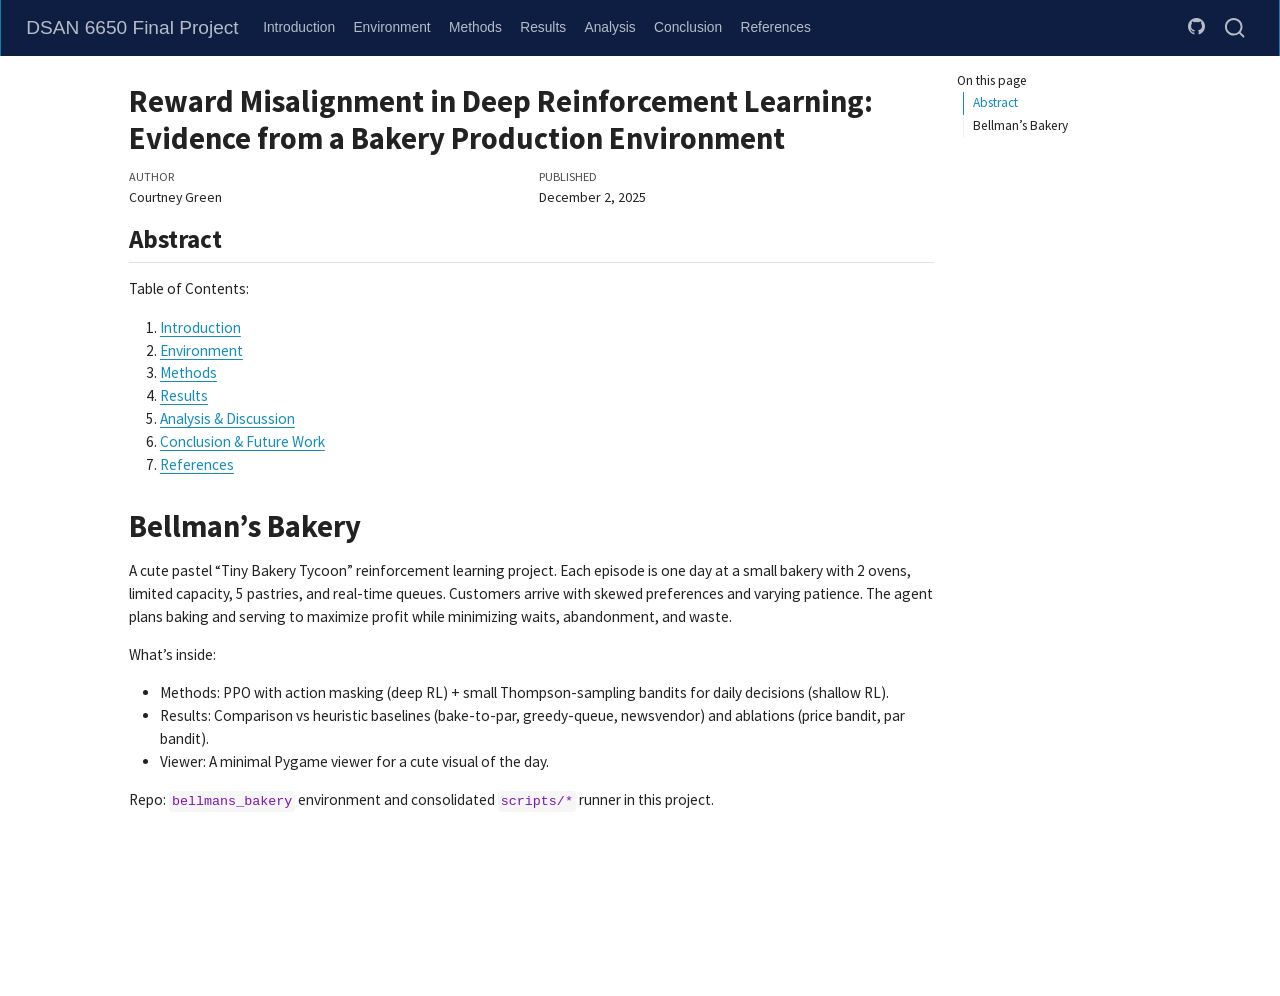
==== docs/index.html @ 731303a1 "docs" ====
<!DOCTYPE html>
<html xmlns="http://www.w3.org/1999/xhtml" lang="en" xml:lang="en"><head>

<meta charset="utf-8">
<meta name="generator" content="quarto-1.5.54">

<meta name="viewport" content="width=device-width, initial-scale=1.0, user-scalable=yes">

<meta name="author" content="Courtney Green">
<meta name="dcterms.date" content="2025-12-02">

<title>Reward Misalignment in Deep Reinforcement Learning: Evidence from a Bakery Production Environment – DSAN 6650 Final Project</title>
<style>
code{white-space: pre-wrap;}
span.smallcaps{font-variant: small-caps;}
div.columns{display: flex; gap: min(4vw, 1.5em);}
div.column{flex: auto; overflow-x: auto;}
div.hanging-indent{margin-left: 1.5em; text-indent: -1.5em;}
ul.task-list{list-style: none;}
ul.task-list li input[type="checkbox"] {
width: 0.8em;
margin: 0 0.8em 0.2em -1em;  vertical-align: middle;
}
</style>


<script>const headroomChanged = new CustomEvent("quarto-hrChanged", {
  detail: {},
  bubbles: true,
  cancelable: false,
  composed: false,
});

const announceDismiss = () => {
  const annEl = window.document.getElementById("quarto-announcement");
  if (annEl) {
    annEl.remove();

    const annId = annEl.getAttribute("data-announcement-id");
    window.localStorage.setItem(`quarto-announce-${annId}`, "true");
  }
};

const announceRegister = () => {
  const annEl = window.document.getElementById("quarto-announcement");
  if (annEl) {
    const annId = annEl.getAttribute("data-announcement-id");
    const isDismissed =
      window.localStorage.getItem(`quarto-announce-${annId}`) || false;
    if (isDismissed) {
      announceDismiss();
      return;
    } else {
      annEl.classList.remove("hidden");
    }

    const actionEl = annEl.querySelector(".quarto-announcement-action");
    if (actionEl) {
      actionEl.addEventListener("click", function (e) {
        e.preventDefault();
        // Hide the bar immediately
        announceDismiss();
      });
    }
  }
};

window.document.addEventListener("DOMContentLoaded", function () {
  let init = false;

  announceRegister();

  // Manage the back to top button, if one is present.
  let lastScrollTop = window.pageYOffset || document.documentElement.scrollTop;
  const scrollDownBuffer = 5;
  const scrollUpBuffer = 35;
  const btn = document.getElementById("quarto-back-to-top");
  const hideBackToTop = () => {
    btn.style.display = "none";
  };
  const showBackToTop = () => {
    btn.style.display = "inline-block";
  };
  if (btn) {
    window.document.addEventListener(
      "scroll",
      function () {
        const currentScrollTop =
          window.pageYOffset || document.documentElement.scrollTop;

        // Shows and hides the button 'intelligently' as the user scrolls
        if (currentScrollTop - scrollDownBuffer > lastScrollTop) {
          hideBackToTop();
          lastScrollTop = currentScrollTop <= 0 ? 0 : currentScrollTop;
        } else if (currentScrollTop < lastScrollTop - scrollUpBuffer) {
          showBackToTop();
          lastScrollTop = currentScrollTop <= 0 ? 0 : currentScrollTop;
        }

        // Show the button at the bottom, hides it at the top
        if (currentScrollTop <= 0) {
          hideBackToTop();
        } else if (
          window.innerHeight + currentScrollTop >=
          document.body.offsetHeight
        ) {
          showBackToTop();
        }
      },
      false
    );
  }

  function throttle(func, wait) {
    var timeout;
    return function () {
      const context = this;
      const args = arguments;
      const later = function () {
        clearTimeout(timeout);
        timeout = null;
        func.apply(context, args);
      };

      if (!timeout) {
        timeout = setTimeout(later, wait);
      }
    };
  }

  function headerOffset() {
    // Set an offset if there is are fixed top navbar
    const headerEl = window.document.querySelector("header.fixed-top");
    if (headerEl) {
      return headerEl.clientHeight;
    } else {
      return 0;
    }
  }

  function footerOffset() {
    const footerEl = window.document.querySelector("footer.footer");
    if (footerEl) {
      return footerEl.clientHeight;
    } else {
      return 0;
    }
  }

  function dashboardOffset() {
    const dashboardNavEl = window.document.getElementById(
      "quarto-dashboard-header"
    );
    if (dashboardNavEl !== null) {
      return dashboardNavEl.clientHeight;
    } else {
      return 0;
    }
  }

  function updateDocumentOffsetWithoutAnimation() {
    updateDocumentOffset(false);
  }

  function updateDocumentOffset(animated) {
    // set body offset
    const topOffset = headerOffset();
    const bodyOffset = topOffset + footerOffset() + dashboardOffset();
    const bodyEl = window.document.body;
    bodyEl.setAttribute("data-bs-offset", topOffset);
    bodyEl.style.paddingTop = topOffset + "px";

    // deal with sidebar offsets
    const sidebars = window.document.querySelectorAll(
      ".sidebar, .headroom-target"
    );
    sidebars.forEach((sidebar) => {
      if (!animated) {
        sidebar.classList.add("notransition");
        // Remove the no transition class after the animation has time to complete
        setTimeout(function () {
          sidebar.classList.remove("notransition");
        }, 201);
      }

      if (window.Headroom && sidebar.classList.contains("sidebar-unpinned")) {
        sidebar.style.top = "0";
        sidebar.style.maxHeight = "100vh";
      } else {
        sidebar.style.top = topOffset + "px";
        sidebar.style.maxHeight = "calc(100vh - " + topOffset + "px)";
      }
    });

    // allow space for footer
    const mainContainer = window.document.querySelector(".quarto-container");
    if (mainContainer) {
      mainContainer.style.minHeight = "calc(100vh - " + bodyOffset + "px)";
    }

    // link offset
    let linkStyle = window.document.querySelector("#quarto-target-style");
    if (!linkStyle) {
      linkStyle = window.document.createElement("style");
      linkStyle.setAttribute("id", "quarto-target-style");
      window.document.head.appendChild(linkStyle);
    }
    while (linkStyle.firstChild) {
      linkStyle.removeChild(linkStyle.firstChild);
    }
    if (topOffset > 0) {
      linkStyle.appendChild(
        window.document.createTextNode(`
      section:target::before {
        content: "";
        display: block;
        height: ${topOffset}px;
        margin: -${topOffset}px 0 0;
      }`)
      );
    }
    if (init) {
      window.dispatchEvent(headroomChanged);
    }
    init = true;
  }

  // initialize headroom
  var header = window.document.querySelector("#quarto-header");
  if (header && window.Headroom) {
    const headroom = new window.Headroom(header, {
      tolerance: 5,
      onPin: function () {
        const sidebars = window.document.querySelectorAll(
          ".sidebar, .headroom-target"
        );
        sidebars.forEach((sidebar) => {
          sidebar.classList.remove("sidebar-unpinned");
        });
        updateDocumentOffset();
      },
      onUnpin: function () {
        const sidebars = window.document.querySelectorAll(
          ".sidebar, .headroom-target"
        );
        sidebars.forEach((sidebar) => {
          sidebar.classList.add("sidebar-unpinned");
        });
        updateDocumentOffset();
      },
    });
    headroom.init();

    let frozen = false;
    window.quartoToggleHeadroom = function () {
      if (frozen) {
        headroom.unfreeze();
        frozen = false;
      } else {
        headroom.freeze();
        frozen = true;
      }
    };
  }

  window.addEventListener(
    "hashchange",
    function (e) {
      if (
        getComputedStyle(document.documentElement).scrollBehavior !== "smooth"
      ) {
        window.scrollTo(0, window.pageYOffset - headerOffset());
      }
    },
    false
  );

  // Observe size changed for the header
  const headerEl = window.document.querySelector("header.fixed-top");
  if (headerEl && window.ResizeObserver) {
    const observer = new window.ResizeObserver(() => {
      setTimeout(updateDocumentOffsetWithoutAnimation, 0);
    });
    observer.observe(headerEl, {
      attributes: true,
      childList: true,
      characterData: true,
    });
  } else {
    window.addEventListener(
      "resize",
      throttle(updateDocumentOffsetWithoutAnimation, 50)
    );
  }
  setTimeout(updateDocumentOffsetWithoutAnimation, 250);

  // fixup index.html links if we aren't on the filesystem
  if (window.location.protocol !== "file:") {
    const links = window.document.querySelectorAll("a");
    for (let i = 0; i < links.length; i++) {
      if (links[i].href) {
        links[i].dataset.originalHref = links[i].href;
        links[i].href = links[i].href.replace(/\/index\.html/, "/");
      }
    }

    // Fixup any sharing links that require urls
    // Append url to any sharing urls
    const sharingLinks = window.document.querySelectorAll(
      "a.sidebar-tools-main-item, a.quarto-navigation-tool, a.quarto-navbar-tools, a.quarto-navbar-tools-item"
    );
    for (let i = 0; i < sharingLinks.length; i++) {
      const sharingLink = sharingLinks[i];
      const href = sharingLink.getAttribute("href");
      if (href) {
        sharingLink.setAttribute(
          "href",
          href.replace("|url|", window.location.href)
        );
      }
    }

    // Scroll the active navigation item into view, if necessary
    const navSidebar = window.document.querySelector("nav#quarto-sidebar");
    if (navSidebar) {
      // Find the active item
      const activeItem = navSidebar.querySelector("li.sidebar-item a.active");
      if (activeItem) {
        // Wait for the scroll height and height to resolve by observing size changes on the
        // nav element that is scrollable
        const resizeObserver = new ResizeObserver((_entries) => {
          // The bottom of the element
          const elBottom = activeItem.offsetTop;
          const viewBottom = navSidebar.scrollTop + navSidebar.clientHeight;

          // The element height and scroll height are the same, then we are still loading
          if (viewBottom !== navSidebar.scrollHeight) {
            // Determine if the item isn't visible and scroll to it
            if (elBottom >= viewBottom) {
              navSidebar.scrollTop = elBottom;
            }

            // stop observing now since we've completed the scroll
            resizeObserver.unobserve(navSidebar);
          }
        });
        resizeObserver.observe(navSidebar);
      }
    }
  }
});
</script>
<script>/*!
 * headroom.js v0.12.0 - Give your page some headroom. Hide your header until you need it
 * Copyright (c) 2020 Nick Williams - http://wicky.nillia.ms/headroom.js
 * License: MIT
 */

!function(t,n){"object"==typeof exports&&"undefined"!=typeof module?module.exports=n():"function"==typeof define&&define.amd?define(n):(t=t||self).Headroom=n()}(this,function(){"use strict";function t(){return"undefined"!=typeof window}function d(t){return function(t){return t&&t.document&&function(t){return 9===t.nodeType}(t.document)}(t)?function(t){var n=t.document,o=n.body,s=n.documentElement;return{scrollHeight:function(){return Math.max(o.scrollHeight,s.scrollHeight,o.offsetHeight,s.offsetHeight,o.clientHeight,s.clientHeight)},height:function(){return t.innerHeight||s.clientHeight||o.clientHeight},scrollY:function(){return void 0!==t.pageYOffset?t.pageYOffset:(s||o.parentNode||o).scrollTop}}}(t):function(t){return{scrollHeight:function(){return Math.max(t.scrollHeight,t.offsetHeight,t.clientHeight)},height:function(){return Math.max(t.offsetHeight,t.clientHeight)},scrollY:function(){return t.scrollTop}}}(t)}function n(t,s,e){var n,o=function(){var n=!1;try{var t={get passive(){n=!0}};window.addEventListener("test",t,t),window.removeEventListener("test",t,t)}catch(t){n=!1}return n}(),i=!1,r=d(t),l=r.scrollY(),a={};function c(){var t=Math.round(r.scrollY()),n=r.height(),o=r.scrollHeight();a.scrollY=t,a.lastScrollY=l,a.direction=l<t?"down":"up",a.distance=Math.abs(t-l),a.isOutOfBounds=t<0||o<t+n,a.top=t<=s.offset[a.direction],a.bottom=o<=t+n,a.toleranceExceeded=a.distance>s.tolerance[a.direction],e(a),l=t,i=!1}function h(){i||(i=!0,n=requestAnimationFrame(c))}var u=!!o&&{passive:!0,capture:!1};return t.addEventListener("scroll",h,u),c(),{destroy:function(){cancelAnimationFrame(n),t.removeEventListener("scroll",h,u)}}}function o(t){return t===Object(t)?t:{down:t,up:t}}function s(t,n){n=n||{},Object.assign(this,s.options,n),this.classes=Object.assign({},s.options.classes,n.classes),this.elem=t,this.tolerance=o(this.tolerance),this.offset=o(this.offset),this.initialised=!1,this.frozen=!1}return s.prototype={constructor:s,init:function(){return s.cutsTheMustard&&!this.initialised&&(this.addClass("initial"),this.initialised=!0,setTimeout(function(t){t.scrollTracker=n(t.scroller,{offset:t.offset,tolerance:t.tolerance},t.update.bind(t))},100,this)),this},destroy:function(){this.initialised=!1,Object.keys(this.classes).forEach(this.removeClass,this),this.scrollTracker.destroy()},unpin:function(){!this.hasClass("pinned")&&this.hasClass("unpinned")||(this.addClass("unpinned"),this.removeClass("pinned"),this.onUnpin&&this.onUnpin.call(this))},pin:function(){this.hasClass("unpinned")&&(this.addClass("pinned"),this.removeClass("unpinned"),this.onPin&&this.onPin.call(this))},freeze:function(){this.frozen=!0,this.addClass("frozen")},unfreeze:function(){this.frozen=!1,this.removeClass("frozen")},top:function(){this.hasClass("top")||(this.addClass("top"),this.removeClass("notTop"),this.onTop&&this.onTop.call(this))},notTop:function(){this.hasClass("notTop")||(this.addClass("notTop"),this.removeClass("top"),this.onNotTop&&this.onNotTop.call(this))},bottom:function(){this.hasClass("bottom")||(this.addClass("bottom"),this.removeClass("notBottom"),this.onBottom&&this.onBottom.call(this))},notBottom:function(){this.hasClass("notBottom")||(this.addClass("notBottom"),this.removeClass("bottom"),this.onNotBottom&&this.onNotBottom.call(this))},shouldUnpin:function(t){return"down"===t.direction&&!t.top&&t.toleranceExceeded},shouldPin:function(t){return"up"===t.direction&&t.toleranceExceeded||t.top},addClass:function(t){this.elem.classList.add.apply(this.elem.classList,this.classes[t].split(" "))},removeClass:function(t){this.elem.classList.remove.apply(this.elem.classList,this.classes[t].split(" "))},hasClass:function(t){return this.classes[t].split(" ").every(function(t){return this.classList.contains(t)},this.elem)},update:function(t){t.isOutOfBounds||!0!==this.frozen&&(t.top?this.top():this.notTop(),t.bottom?this.bottom():this.notBottom(),this.shouldUnpin(t)?this.unpin():this.shouldPin(t)&&this.pin())}},s.options={tolerance:{up:0,down:0},offset:0,scroller:t()?window:null,classes:{frozen:"headroom--frozen",pinned:"headroom--pinned",unpinned:"headroom--unpinned",top:"headroom--top",notTop:"headroom--not-top",bottom:"headroom--bottom",notBottom:"headroom--not-bottom",initial:"headroom"}},s.cutsTheMustard=!!(t()&&function(){}.bind&&"classList"in document.documentElement&&Object.assign&&Object.keys&&requestAnimationFrame),s});
</script>
<script>/*!
 * clipboard.js v2.0.11
 * https://clipboardjs.com/
 *
 * Licensed MIT © Zeno Rocha
 */
!function(t,e){"object"==typeof exports&&"object"==typeof module?module.exports=e():"function"==typeof define&&define.amd?define([],e):"object"==typeof exports?exports.ClipboardJS=e():t.ClipboardJS=e()}(this,function(){return n={686:function(t,e,n){"use strict";n.d(e,{default:function(){return b}});var e=n(279),i=n.n(e),e=n(370),u=n.n(e),e=n(817),r=n.n(e);function c(t){try{return document.execCommand(t)}catch(t){return}}var a=function(t){t=r()(t);return c("cut"),t};function o(t,e){var n,o,t=(n=t,o="rtl"===document.documentElement.getAttribute("dir"),(t=document.createElement("textarea")).style.fontSize="12pt",t.style.border="0",t.style.padding="0",t.style.margin="0",t.style.position="absolute",t.style[o?"right":"left"]="-9999px",o=window.pageYOffset||document.documentElement.scrollTop,t.style.top="".concat(o,"px"),t.setAttribute("readonly",""),t.value=n,t);return e.container.appendChild(t),e=r()(t),c("copy"),t.remove(),e}var f=function(t){var e=1<arguments.length&&void 0!==arguments[1]?arguments[1]:{container:document.body},n="";return"string"==typeof t?n=o(t,e):t instanceof HTMLInputElement&&!["text","search","url","tel","password"].includes(null==t?void 0:t.type)?n=o(t.value,e):(n=r()(t),c("copy")),n};function l(t){return(l="function"==typeof Symbol&&"symbol"==typeof Symbol.iterator?function(t){return typeof t}:function(t){return t&&"function"==typeof Symbol&&t.constructor===Symbol&&t!==Symbol.prototype?"symbol":typeof t})(t)}var s=function(){var t=0<arguments.length&&void 0!==arguments[0]?arguments[0]:{},e=t.action,n=void 0===e?"copy":e,o=t.container,e=t.target,t=t.text;if("copy"!==n&&"cut"!==n)throw new Error('Invalid "action" value, use either "copy" or "cut"');if(void 0!==e){if(!e||"object"!==l(e)||1!==e.nodeType)throw new Error('Invalid "target" value, use a valid Element');if("copy"===n&&e.hasAttribute("disabled"))throw new Error('Invalid "target" attribute. Please use "readonly" instead of "disabled" attribute');if("cut"===n&&(e.hasAttribute("readonly")||e.hasAttribute("disabled")))throw new Error('Invalid "target" attribute. You can\'t cut text from elements with "readonly" or "disabled" attributes')}return t?f(t,{container:o}):e?"cut"===n?a(e):f(e,{container:o}):void 0};function p(t){return(p="function"==typeof Symbol&&"symbol"==typeof Symbol.iterator?function(t){return typeof t}:function(t){return t&&"function"==typeof Symbol&&t.constructor===Symbol&&t!==Symbol.prototype?"symbol":typeof t})(t)}function d(t,e){for(var n=0;n<e.length;n++){var o=e[n];o.enumerable=o.enumerable||!1,o.configurable=!0,"value"in o&&(o.writable=!0),Object.defineProperty(t,o.key,o)}}function y(t,e){return(y=Object.setPrototypeOf||function(t,e){return t.__proto__=e,t})(t,e)}function h(n){var o=function(){if("undefined"==typeof Reflect||!Reflect.construct)return!1;if(Reflect.construct.sham)return!1;if("function"==typeof Proxy)return!0;try{return Date.prototype.toString.call(Reflect.construct(Date,[],function(){})),!0}catch(t){return!1}}();return function(){var t,e=v(n);return t=o?(t=v(this).constructor,Reflect.construct(e,arguments,t)):e.apply(this,arguments),e=this,!(t=t)||"object"!==p(t)&&"function"!=typeof t?function(t){if(void 0!==t)return t;throw new ReferenceError("this hasn't been initialised - super() hasn't been called")}(e):t}}function v(t){return(v=Object.setPrototypeOf?Object.getPrototypeOf:function(t){return t.__proto__||Object.getPrototypeOf(t)})(t)}function m(t,e){t="data-clipboard-".concat(t);if(e.hasAttribute(t))return e.getAttribute(t)}var b=function(){!function(t,e){if("function"!=typeof e&&null!==e)throw new TypeError("Super expression must either be null or a function");t.prototype=Object.create(e&&e.prototype,{constructor:{value:t,writable:!0,configurable:!0}}),e&&y(t,e)}(r,i());var t,e,n,o=h(r);function r(t,e){var n;return function(t){if(!(t instanceof r))throw new TypeError("Cannot call a class as a function")}(this),(n=o.call(this)).resolveOptions(e),n.listenClick(t),n}return t=r,n=[{key:"copy",value:function(t){var e=1<arguments.length&&void 0!==arguments[1]?arguments[1]:{container:document.body};return f(t,e)}},{key:"cut",value:function(t){return a(t)}},{key:"isSupported",value:function(){var t=0<arguments.length&&void 0!==arguments[0]?arguments[0]:["copy","cut"],t="string"==typeof t?[t]:t,e=!!document.queryCommandSupported;return t.forEach(function(t){e=e&&!!document.queryCommandSupported(t)}),e}}],(e=[{key:"resolveOptions",value:function(){var t=0<arguments.length&&void 0!==arguments[0]?arguments[0]:{};this.action="function"==typeof t.action?t.action:this.defaultAction,this.target="function"==typeof t.target?t.target:this.defaultTarget,this.text="function"==typeof t.text?t.text:this.defaultText,this.container="object"===p(t.container)?t.container:document.body}},{key:"listenClick",value:function(t){var e=this;this.listener=u()(t,"click",function(t){return e.onClick(t)})}},{key:"onClick",value:function(t){var e=t.delegateTarget||t.currentTarget,n=this.action(e)||"copy",t=s({action:n,container:this.container,target:this.target(e),text:this.text(e)});this.emit(t?"success":"error",{action:n,text:t,trigger:e,clearSelection:function(){e&&e.focus(),window.getSelection().removeAllRanges()}})}},{key:"defaultAction",value:function(t){return m("action",t)}},{key:"defaultTarget",value:function(t){t=m("target",t);if(t)return document.querySelector(t)}},{key:"defaultText",value:function(t){return m("text",t)}},{key:"destroy",value:function(){this.listener.destroy()}}])&&d(t.prototype,e),n&&d(t,n),r}()},828:function(t){var e;"undefined"==typeof Element||Element.prototype.matches||((e=Element.prototype).matches=e.matchesSelector||e.mozMatchesSelector||e.msMatchesSelector||e.oMatchesSelector||e.webkitMatchesSelector),t.exports=function(t,e){for(;t&&9!==t.nodeType;){if("function"==typeof t.matches&&t.matches(e))return t;t=t.parentNode}}},438:function(t,e,n){var u=n(828);function i(t,e,n,o,r){var i=function(e,n,t,o){return function(t){t.delegateTarget=u(t.target,n),t.delegateTarget&&o.call(e,t)}}.apply(this,arguments);return t.addEventListener(n,i,r),{destroy:function(){t.removeEventListener(n,i,r)}}}t.exports=function(t,e,n,o,r){return"function"==typeof t.addEventListener?i.apply(null,arguments):"function"==typeof n?i.bind(null,document).apply(null,arguments):("string"==typeof t&&(t=document.querySelectorAll(t)),Array.prototype.map.call(t,function(t){return i(t,e,n,o,r)}))}},879:function(t,n){n.node=function(t){return void 0!==t&&t instanceof HTMLElement&&1===t.nodeType},n.nodeList=function(t){var e=Object.prototype.toString.call(t);return void 0!==t&&("[object NodeList]"===e||"[object HTMLCollection]"===e)&&"length"in t&&(0===t.length||n.node(t[0]))},n.string=function(t){return"string"==typeof t||t instanceof String},n.fn=function(t){return"[object Function]"===Object.prototype.toString.call(t)}},370:function(t,e,n){var f=n(879),l=n(438);t.exports=function(t,e,n){if(!t&&!e&&!n)throw new Error("Missing required arguments");if(!f.string(e))throw new TypeError("Second argument must be a String");if(!f.fn(n))throw new TypeError("Third argument must be a Function");if(f.node(t))return c=e,a=n,(u=t).addEventListener(c,a),{destroy:function(){u.removeEventListener(c,a)}};if(f.nodeList(t))return o=t,r=e,i=n,Array.prototype.forEach.call(o,function(t){t.addEventListener(r,i)}),{destroy:function(){Array.prototype.forEach.call(o,function(t){t.removeEventListener(r,i)})}};if(f.string(t))return t=t,e=e,n=n,l(document.body,t,e,n);throw new TypeError("First argument must be a String, HTMLElement, HTMLCollection, or NodeList");var o,r,i,u,c,a}},817:function(t){t.exports=function(t){var e,n="SELECT"===t.nodeName?(t.focus(),t.value):"INPUT"===t.nodeName||"TEXTAREA"===t.nodeName?((e=t.hasAttribute("readonly"))||t.setAttribute("readonly",""),t.select(),t.setSelectionRange(0,t.value.length),e||t.removeAttribute("readonly"),t.value):(t.hasAttribute("contenteditable")&&t.focus(),n=window.getSelection(),(e=document.createRange()).selectNodeContents(t),n.removeAllRanges(),n.addRange(e),n.toString());return n}},279:function(t){function e(){}e.prototype={on:function(t,e,n){var o=this.e||(this.e={});return(o[t]||(o[t]=[])).push({fn:e,ctx:n}),this},once:function(t,e,n){var o=this;function r(){o.off(t,r),e.apply(n,arguments)}return r._=e,this.on(t,r,n)},emit:function(t){for(var e=[].slice.call(arguments,1),n=((this.e||(this.e={}))[t]||[]).slice(),o=0,r=n.length;o<r;o++)n[o].fn.apply(n[o].ctx,e);return this},off:function(t,e){var n=this.e||(this.e={}),o=n[t],r=[];if(o&&e)for(var i=0,u=o.length;i<u;i++)o[i].fn!==e&&o[i].fn._!==e&&r.push(o[i]);return r.length?n[t]=r:delete n[t],this}},t.exports=e,t.exports.TinyEmitter=e}},r={},o.n=function(t){var e=t&&t.__esModule?function(){return t.default}:function(){return t};return o.d(e,{a:e}),e},o.d=function(t,e){for(var n in e)o.o(e,n)&&!o.o(t,n)&&Object.defineProperty(t,n,{enumerable:!0,get:e[n]})},o.o=function(t,e){return Object.prototype.hasOwnProperty.call(t,e)},o(686).default;function o(t){if(r[t])return r[t].exports;var e=r[t]={exports:{}};return n[t](e,e.exports,o),e.exports}var n,r});</script>
<script>/*! @algolia/autocomplete-js 1.11.1 | MIT License | © Algolia, Inc. and contributors | https://github.com/algolia/autocomplete */
!function(e,t){"object"==typeof exports&&"undefined"!=typeof module?t(exports):"function"==typeof define&&define.amd?define(["exports"],t):t((e="undefined"!=typeof globalThis?globalThis:e||self)["@algolia/autocomplete-js"]={})}(this,(function(e){"use strict";function t(e,t){var n=Object.keys(e);if(Object.getOwnPropertySymbols){var r=Object.getOwnPropertySymbols(e);t&&(r=r.filter((function(t){return Object.getOwnPropertyDescriptor(e,t).enumerable}))),n.push.apply(n,r)}return n}function n(e){for(var n=1;n<arguments.length;n++){var r=null!=arguments[n]?arguments[n]:{};n%2?t(Object(r),!0).forEach((function(t){o(e,t,r[t])})):Object.getOwnPropertyDescriptors?Object.defineProperties(e,Object.getOwnPropertyDescriptors(r)):t(Object(r)).forEach((function(t){Object.defineProperty(e,t,Object.getOwnPropertyDescriptor(r,t))}))}return e}function r(e){return r="function"==typeof Symbol&&"symbol"==typeof Symbol.iterator?function(e){return typeof e}:function(e){return e&&"function"==typeof Symbol&&e.constructor===Symbol&&e!==Symbol.prototype?"symbol":typeof e},r(e)}function o(e,t,n){return(t=function(e){var t=function(e,t){if("object"!=typeof e||null===e)return e;var n=e[Symbol.toPrimitive];if(void 0!==n){var r=n.call(e,t||"default");if("object"!=typeof r)return r;throw new TypeError("@@toPrimitive must return a primitive value.")}return("string"===t?String:Number)(e)}(e,"string");return"symbol"==typeof t?t:String(t)}(t))in e?Object.defineProperty(e,t,{value:n,enumerable:!0,configurable:!0,writable:!0}):e[t]=n,e}function i(){return i=Object.assign?Object.assign.bind():function(e){for(var t=1;t<arguments.length;t++){var n=arguments[t];for(var r in n)Object.prototype.hasOwnProperty.call(n,r)&&(e[r]=n[r])}return e},i.apply(this,arguments)}function u(e,t){if(null==e)return{};var n,r,o=function(e,t){if(null==e)return{};var n,r,o={},i=Object.keys(e);for(r=0;r<i.length;r++)n=i[r],t.indexOf(n)>=0||(o[n]=e[n]);return o}(e,t);if(Object.getOwnPropertySymbols){var i=Object.getOwnPropertySymbols(e);for(r=0;r<i.length;r++)n=i[r],t.indexOf(n)>=0||Object.prototype.propertyIsEnumerable.call(e,n)&&(o[n]=e[n])}return o}function a(e,t){return function(e){if(Array.isArray(e))return e}(e)||function(e,t){var n=null==e?null:"undefined"!=typeof Symbol&&e[Symbol.iterator]||e["@@iterator"];if(null!=n){var r,o,i,u,a=[],l=!0,c=!1;try{if(i=(n=n.call(e)).next,0===t){if(Object(n)!==n)return;l=!1}else for(;!(l=(r=i.call(n)).done)&&(a.push(r.value),a.length!==t);l=!0);}catch(e){c=!0,o=e}finally{try{if(!l&&null!=n.return&&(u=n.return(),Object(u)!==u))return}finally{if(c)throw o}}return a}}(e,t)||c(e,t)||function(){throw new TypeError("Invalid attempt to destructure non-iterable instance.\nIn order to be iterable, non-array objects must have a [Symbol.iterator]() method.")}()}function l(e){return function(e){if(Array.isArray(e))return s(e)}(e)||function(e){if("undefined"!=typeof Symbol&&null!=e[Symbol.iterator]||null!=e["@@iterator"])return Array.from(e)}(e)||c(e)||function(){throw new TypeError("Invalid attempt to spread non-iterable instance.\nIn order to be iterable, non-array objects must have a [Symbol.iterator]() method.")}()}function c(e,t){if(e){if("string"==typeof e)return s(e,t);var n=Object.prototype.toString.call(e).slice(8,-1);return"Object"===n&&e.constructor&&(n=e.constructor.name),"Map"===n||"Set"===n?Array.from(e):"Arguments"===n||/^(?:Ui|I)nt(?:8|16|32)(?:Clamped)?Array$/.test(n)?s(e,t):void 0}}function s(e,t){(null==t||t>e.length)&&(t=e.length);for(var n=0,r=new Array(t);n<t;n++)r[n]=e[n];return r}function f(e){return{current:e}}function p(e,t){var n=void 0;return function(){for(var r=arguments.length,o=new Array(r),i=0;i<r;i++)o[i]=arguments[i];n&&clearTimeout(n),n=setTimeout((function(){return e.apply(void 0,o)}),t)}}function m(e){return e.reduce((function(e,t){return e.concat(t)}),[])}var v=0;function d(){return"autocomplete-".concat(v++)}function y(e,t){return t.reduce((function(e,t){return e&&e[t]}),e)}function b(e){return 0===e.collections.length?0:e.collections.reduce((function(e,t){return e+t.items.length}),0)}function g(e){return e!==Object(e)}function h(e,t){if(e===t)return!0;if(g(e)||g(t)||"function"==typeof e||"function"==typeof t)return e===t;if(Object.keys(e).length!==Object.keys(t).length)return!1;for(var n=0,r=Object.keys(e);n<r.length;n++){var o=r[n];if(!(o in t))return!1;if(!h(e[o],t[o]))return!1}return!0}var O=function(){};var _="1.11.1",S=[{segment:"autocomplete-core",version:_}];function j(e){var t=e.item,n=e.items,r=void 0===n?[]:n;return{index:t.__autocomplete_indexName,items:[t],positions:[1+r.findIndex((function(e){return e.objectID===t.objectID}))],queryID:t.__autocomplete_queryID,algoliaSource:["autocomplete"]}}function P(e,t){return function(e){if(Array.isArray(e))return e}(e)||function(e,t){var n=null==e?null:"undefined"!=typeof Symbol&&e[Symbol.iterator]||e["@@iterator"];if(null!=n){var r,o,i,u,a=[],l=!0,c=!1;try{if(i=(n=n.call(e)).next,0===t){if(Object(n)!==n)return;l=!1}else for(;!(l=(r=i.call(n)).done)&&(a.push(r.value),a.length!==t);l=!0);}catch(e){c=!0,o=e}finally{try{if(!l&&null!=n.return&&(u=n.return(),Object(u)!==u))return}finally{if(c)throw o}}return a}}(e,t)||function(e,t){if(!e)return;if("string"==typeof e)return w(e,t);var n=Object.prototype.toString.call(e).slice(8,-1);"Object"===n&&e.constructor&&(n=e.constructor.name);if("Map"===n||"Set"===n)return Array.from(e);if("Arguments"===n||/^(?:Ui|I)nt(?:8|16|32)(?:Clamped)?Array$/.test(n))return w(e,t)}(e,t)||function(){throw new TypeError("Invalid attempt to destructure non-iterable instance.\nIn order to be iterable, non-array objects must have a [Symbol.iterator]() method.")}()}function w(e,t){(null==t||t>e.length)&&(t=e.length);for(var n=0,r=new Array(t);n<t;n++)r[n]=e[n];return r}var I=["items"],A=["items"];function E(e){return E="function"==typeof Symbol&&"symbol"==typeof Symbol.iterator?function(e){return typeof e}:function(e){return e&&"function"==typeof Symbol&&e.constructor===Symbol&&e!==Symbol.prototype?"symbol":typeof e},E(e)}function D(e){return function(e){if(Array.isArray(e))return C(e)}(e)||function(e){if("undefined"!=typeof Symbol&&null!=e[Symbol.iterator]||null!=e["@@iterator"])return Array.from(e)}(e)||function(e,t){if(!e)return;if("string"==typeof e)return C(e,t);var n=Object.prototype.toString.call(e).slice(8,-1);"Object"===n&&e.constructor&&(n=e.constructor.name);if("Map"===n||"Set"===n)return Array.from(e);if("Arguments"===n||/^(?:Ui|I)nt(?:8|16|32)(?:Clamped)?Array$/.test(n))return C(e,t)}(e)||function(){throw new TypeError("Invalid attempt to spread non-iterable instance.\nIn order to be iterable, non-array objects must have a [Symbol.iterator]() method.")}()}function C(e,t){(null==t||t>e.length)&&(t=e.length);for(var n=0,r=new Array(t);n<t;n++)r[n]=e[n];return r}function k(e,t){if(null==e)return{};var n,r,o=function(e,t){if(null==e)return{};var n,r,o={},i=Object.keys(e);for(r=0;r<i.length;r++)n=i[r],t.indexOf(n)>=0||(o[n]=e[n]);return o}(e,t);if(Object.getOwnPropertySymbols){var i=Object.getOwnPropertySymbols(e);for(r=0;r<i.length;r++)n=i[r],t.indexOf(n)>=0||Object.prototype.propertyIsEnumerable.call(e,n)&&(o[n]=e[n])}return o}function x(e,t){var n=Object.keys(e);if(Object.getOwnPropertySymbols){var r=Object.getOwnPropertySymbols(e);t&&(r=r.filter((function(t){return Object.getOwnPropertyDescriptor(e,t).enumerable}))),n.push.apply(n,r)}return n}function N(e){for(var t=1;t<arguments.length;t++){var n=null!=arguments[t]?arguments[t]:{};t%2?x(Object(n),!0).forEach((function(t){T(e,t,n[t])})):Object.getOwnPropertyDescriptors?Object.defineProperties(e,Object.getOwnPropertyDescriptors(n)):x(Object(n)).forEach((function(t){Object.defineProperty(e,t,Object.getOwnPropertyDescriptor(n,t))}))}return e}function T(e,t,n){return(t=function(e){var t=function(e,t){if("object"!==E(e)||null===e)return e;var n=e[Symbol.toPrimitive];if(void 0!==n){var r=n.call(e,t||"default");if("object"!==E(r))return r;throw new TypeError("@@toPrimitive must return a primitive value.")}return("string"===t?String:Number)(e)}(e,"string");return"symbol"===E(t)?t:String(t)}(t))in e?Object.defineProperty(e,t,{value:n,enumerable:!0,configurable:!0,writable:!0}):e[t]=n,e}function q(e){for(var t=arguments.length>1&&void 0!==arguments[1]?arguments[1]:20,n=[],r=0;r<e.objectIDs.length;r+=t)n.push(N(N({},e),{},{objectIDs:e.objectIDs.slice(r,r+t)}));return n}function B(e){return e.map((function(e){var t=e.items,n=k(e,I);return N(N({},n),{},{objectIDs:(null==t?void 0:t.map((function(e){return e.objectID})))||n.objectIDs})}))}function R(e){var t,n,r,o=(t=P((e.version||"").split(".").map(Number),2),n=t[0],r=t[1],n>=3||2===n&&r>=4||1===n&&r>=10);function i(t,n,r){if(o&&void 0!==r){var i=r[0].__autocomplete_algoliaCredentials,u={"X-Algolia-Application-Id":i.appId,"X-Algolia-API-Key":i.apiKey};e.apply(void 0,[t].concat(D(n),[{headers:u}]))}else e.apply(void 0,[t].concat(D(n)))}return{init:function(t,n){e("init",{appId:t,apiKey:n})},setUserToken:function(t){e("setUserToken",t)},clickedObjectIDsAfterSearch:function(){for(var e=arguments.length,t=new Array(e),n=0;n<e;n++)t[n]=arguments[n];t.length>0&&i("clickedObjectIDsAfterSearch",B(t),t[0].items)},clickedObjectIDs:function(){for(var e=arguments.length,t=new Array(e),n=0;n<e;n++)t[n]=arguments[n];t.length>0&&i("clickedObjectIDs",B(t),t[0].items)},clickedFilters:function(){for(var t=arguments.length,n=new Array(t),r=0;r<t;r++)n[r]=arguments[r];n.length>0&&e.apply(void 0,["clickedFilters"].concat(n))},convertedObjectIDsAfterSearch:function(){for(var e=arguments.length,t=new Array(e),n=0;n<e;n++)t[n]=arguments[n];t.length>0&&i("convertedObjectIDsAfterSearch",B(t),t[0].items)},convertedObjectIDs:function(){for(var e=arguments.length,t=new Array(e),n=0;n<e;n++)t[n]=arguments[n];t.length>0&&i("convertedObjectIDs",B(t),t[0].items)},convertedFilters:function(){for(var t=arguments.length,n=new Array(t),r=0;r<t;r++)n[r]=arguments[r];n.length>0&&e.apply(void 0,["convertedFilters"].concat(n))},viewedObjectIDs:function(){for(var e=arguments.length,t=new Array(e),n=0;n<e;n++)t[n]=arguments[n];t.length>0&&t.reduce((function(e,t){var n=t.items,r=k(t,A);return[].concat(D(e),D(q(N(N({},r),{},{objectIDs:(null==n?void 0:n.map((function(e){return e.objectID})))||r.objectIDs})).map((function(e){return{items:n,payload:e}}))))}),[]).forEach((function(e){var t=e.items;return i("viewedObjectIDs",[e.payload],t)}))},viewedFilters:function(){for(var t=arguments.length,n=new Array(t),r=0;r<t;r++)n[r]=arguments[r];n.length>0&&e.apply(void 0,["viewedFilters"].concat(n))}}}function F(e){var t=e.items.reduce((function(e,t){var n;return e[t.__autocomplete_indexName]=(null!==(n=e[t.__autocomplete_indexName])&&void 0!==n?n:[]).concat(t),e}),{});return Object.keys(t).map((function(e){return{index:e,items:t[e],algoliaSource:["autocomplete"]}}))}function L(e){return e.objectID&&e.__autocomplete_indexName&&e.__autocomplete_queryID}function U(e){return U="function"==typeof Symbol&&"symbol"==typeof Symbol.iterator?function(e){return typeof e}:function(e){return e&&"function"==typeof Symbol&&e.constructor===Symbol&&e!==Symbol.prototype?"symbol":typeof e},U(e)}function M(e){return function(e){if(Array.isArray(e))return H(e)}(e)||function(e){if("undefined"!=typeof Symbol&&null!=e[Symbol.iterator]||null!=e["@@iterator"])return Array.from(e)}(e)||function(e,t){if(!e)return;if("string"==typeof e)return H(e,t);var n=Object.prototype.toString.call(e).slice(8,-1);"Object"===n&&e.constructor&&(n=e.constructor.name);if("Map"===n||"Set"===n)return Array.from(e);if("Arguments"===n||/^(?:Ui|I)nt(?:8|16|32)(?:Clamped)?Array$/.test(n))return H(e,t)}(e)||function(){throw new TypeError("Invalid attempt to spread non-iterable instance.\nIn order to be iterable, non-array objects must have a [Symbol.iterator]() method.")}()}function H(e,t){(null==t||t>e.length)&&(t=e.length);for(var n=0,r=new Array(t);n<t;n++)r[n]=e[n];return r}function V(e,t){var n=Object.keys(e);if(Object.getOwnPropertySymbols){var r=Object.getOwnPropertySymbols(e);t&&(r=r.filter((function(t){return Object.getOwnPropertyDescriptor(e,t).enumerable}))),n.push.apply(n,r)}return n}function W(e){for(var t=1;t<arguments.length;t++){var n=null!=arguments[t]?arguments[t]:{};t%2?V(Object(n),!0).forEach((function(t){K(e,t,n[t])})):Object.getOwnPropertyDescriptors?Object.defineProperties(e,Object.getOwnPropertyDescriptors(n)):V(Object(n)).forEach((function(t){Object.defineProperty(e,t,Object.getOwnPropertyDescriptor(n,t))}))}return e}function K(e,t,n){return(t=function(e){var t=function(e,t){if("object"!==U(e)||null===e)return e;var n=e[Symbol.toPrimitive];if(void 0!==n){var r=n.call(e,t||"default");if("object"!==U(r))return r;throw new TypeError("@@toPrimitive must return a primitive value.")}return("string"===t?String:Number)(e)}(e,"string");return"symbol"===U(t)?t:String(t)}(t))in e?Object.defineProperty(e,t,{value:n,enumerable:!0,configurable:!0,writable:!0}):e[t]=n,e}var Q="2.6.0",$="https://cdn.jsdelivr.net/npm/search-insights@".concat(Q,"/dist/search-insights.min.js"),z=p((function(e){var t=e.onItemsChange,n=e.items,r=e.insights,o=e.state;t({insights:r,insightsEvents:F({items:n}).map((function(e){return W({eventName:"Items Viewed"},e)})),state:o})}),400);function G(e){var t=function(e){return W({onItemsChange:function(e){var t=e.insights,n=e.insightsEvents;t.viewedObjectIDs.apply(t,M(n.map((function(e){return W(W({},e),{},{algoliaSource:[].concat(M(e.algoliaSource||[]),["autocomplete-internal"])})}))))},onSelect:function(e){var t=e.insights,n=e.insightsEvents;t.clickedObjectIDsAfterSearch.apply(t,M(n.map((function(e){return W(W({},e),{},{algoliaSource:[].concat(M(e.algoliaSource||[]),["autocomplete-internal"])})}))))},onActive:O},e)}(e),n=t.insightsClient,r=t.onItemsChange,o=t.onSelect,i=t.onActive,u=n;n||function(e){if("undefined"!=typeof window)e({window:window})}((function(e){var t=e.window,n=t.AlgoliaAnalyticsObject||"aa";"string"==typeof n&&(u=t[n]),u||(t.AlgoliaAnalyticsObject=n,t[n]||(t[n]=function(){t[n].queue||(t[n].queue=[]);for(var e=arguments.length,r=new Array(e),o=0;o<e;o++)r[o]=arguments[o];t[n].queue.push(r)}),t[n].version=Q,u=t[n],function(e){var t="[Autocomplete]: Could not load search-insights.js. Please load it manually following https://alg.li/insights-autocomplete";try{var n=e.document.createElement("script");n.async=!0,n.src=$,n.onerror=function(){console.error(t)},document.body.appendChild(n)}catch(e){console.error(t)}}(t))}));var a=R(u),l=f([]),c=p((function(e){var t=e.state;if(t.isOpen){var n=t.collections.reduce((function(e,t){return[].concat(M(e),M(t.items))}),[]).filter(L);h(l.current.map((function(e){return e.objectID})),n.map((function(e){return e.objectID})))||(l.current=n,n.length>0&&z({onItemsChange:r,items:n,insights:a,state:t}))}}),0);return{name:"aa.algoliaInsightsPlugin",subscribe:function(e){var t=e.setContext,n=e.onSelect,r=e.onActive;function l(e){t({algoliaInsightsPlugin:{__algoliaSearchParameters:W({clickAnalytics:!0},e?{userToken:e}:{}),insights:a}})}u("addAlgoliaAgent","insights-plugin"),l(),u("onUserTokenChange",l),u("getUserToken",null,(function(e,t){l(t)})),n((function(e){var t=e.item,n=e.state,r=e.event,i=e.source;L(t)&&o({state:n,event:r,insights:a,item:t,insightsEvents:[W({eventName:"Item Selected"},j({item:t,items:i.getItems().filter(L)}))]})})),r((function(e){var t=e.item,n=e.source,r=e.state,o=e.event;L(t)&&i({state:r,event:o,insights:a,item:t,insightsEvents:[W({eventName:"Item Active"},j({item:t,items:n.getItems().filter(L)}))]})}))},onStateChange:function(e){var t=e.state;c({state:t})},__autocomplete_pluginOptions:e}}function J(e,t){var n=t;return{then:function(t,r){return J(e.then(Y(t,n,e),Y(r,n,e)),n)},catch:function(t){return J(e.catch(Y(t,n,e)),n)},finally:function(t){return t&&n.onCancelList.push(t),J(e.finally(Y(t&&function(){return n.onCancelList=[],t()},n,e)),n)},cancel:function(){n.isCanceled=!0;var e=n.onCancelList;n.onCancelList=[],e.forEach((function(e){e()}))},isCanceled:function(){return!0===n.isCanceled}}}function X(e){return J(e,{isCanceled:!1,onCancelList:[]})}function Y(e,t,n){return e?function(n){return t.isCanceled?n:e(n)}:n}function Z(e,t,n,r){if(!n)return null;if(e<0&&(null===t||null!==r&&0===t))return n+e;var o=(null===t?-1:t)+e;return o<=-1||o>=n?null===r?null:0:o}function ee(e,t){var n=Object.keys(e);if(Object.getOwnPropertySymbols){var r=Object.getOwnPropertySymbols(e);t&&(r=r.filter((function(t){return Object.getOwnPropertyDescriptor(e,t).enumerable}))),n.push.apply(n,r)}return n}function te(e){for(var t=1;t<arguments.length;t++){var n=null!=arguments[t]?arguments[t]:{};t%2?ee(Object(n),!0).forEach((function(t){ne(e,t,n[t])})):Object.getOwnPropertyDescriptors?Object.defineProperties(e,Object.getOwnPropertyDescriptors(n)):ee(Object(n)).forEach((function(t){Object.defineProperty(e,t,Object.getOwnPropertyDescriptor(n,t))}))}return e}function ne(e,t,n){return(t=function(e){var t=function(e,t){if("object"!==re(e)||null===e)return e;var n=e[Symbol.toPrimitive];if(void 0!==n){var r=n.call(e,t||"default");if("object"!==re(r))return r;throw new TypeError("@@toPrimitive must return a primitive value.")}return("string"===t?String:Number)(e)}(e,"string");return"symbol"===re(t)?t:String(t)}(t))in e?Object.defineProperty(e,t,{value:n,enumerable:!0,configurable:!0,writable:!0}):e[t]=n,e}function re(e){return re="function"==typeof Symbol&&"symbol"==typeof Symbol.iterator?function(e){return typeof e}:function(e){return e&&"function"==typeof Symbol&&e.constructor===Symbol&&e!==Symbol.prototype?"symbol":typeof e},re(e)}function oe(e){var t=function(e){var t=e.collections.map((function(e){return e.items.length})).reduce((function(e,t,n){var r=(e[n-1]||0)+t;return e.push(r),e}),[]).reduce((function(t,n){return n<=e.activeItemId?t+1:t}),0);return e.collections[t]}(e);if(!t)return null;var n=t.items[function(e){for(var t=e.state,n=e.collection,r=!1,o=0,i=0;!1===r;){var u=t.collections[o];if(u===n){r=!0;break}i+=u.items.length,o++}return t.activeItemId-i}({state:e,collection:t})],r=t.source;return{item:n,itemInputValue:r.getItemInputValue({item:n,state:e}),itemUrl:r.getItemUrl({item:n,state:e}),source:r}}function ie(e,t,n){return[e,null==n?void 0:n.sourceId,t].filter(Boolean).join("-").replace(/\s/g,"")}var ue=/((gt|sm)-|galaxy nexus)|samsung[- ]|samsungbrowser/i;function ae(e){return ae="function"==typeof Symbol&&"symbol"==typeof Symbol.iterator?function(e){return typeof e}:function(e){return e&&"function"==typeof Symbol&&e.constructor===Symbol&&e!==Symbol.prototype?"symbol":typeof e},ae(e)}function le(e,t){var n=Object.keys(e);if(Object.getOwnPropertySymbols){var r=Object.getOwnPropertySymbols(e);t&&(r=r.filter((function(t){return Object.getOwnPropertyDescriptor(e,t).enumerable}))),n.push.apply(n,r)}return n}function ce(e,t,n){return(t=function(e){var t=function(e,t){if("object"!==ae(e)||null===e)return e;var n=e[Symbol.toPrimitive];if(void 0!==n){var r=n.call(e,t||"default");if("object"!==ae(r))return r;throw new TypeError("@@toPrimitive must return a primitive value.")}return("string"===t?String:Number)(e)}(e,"string");return"symbol"===ae(t)?t:String(t)}(t))in e?Object.defineProperty(e,t,{value:n,enumerable:!0,configurable:!0,writable:!0}):e[t]=n,e}function se(e,t,n){var r,o=t.initialState;return{getState:function(){return o},dispatch:function(r,i){var u=function(e){for(var t=1;t<arguments.length;t++){var n=null!=arguments[t]?arguments[t]:{};t%2?le(Object(n),!0).forEach((function(t){ce(e,t,n[t])})):Object.getOwnPropertyDescriptors?Object.defineProperties(e,Object.getOwnPropertyDescriptors(n)):le(Object(n)).forEach((function(t){Object.defineProperty(e,t,Object.getOwnPropertyDescriptor(n,t))}))}return e}({},o);o=e(o,{type:r,props:t,payload:i}),n({state:o,prevState:u})},pendingRequests:(r=[],{add:function(e){return r.push(e),e.finally((function(){r=r.filter((function(t){return t!==e}))}))},cancelAll:function(){r.forEach((function(e){return e.cancel()}))},isEmpty:function(){return 0===r.length}})}}function fe(e){return fe="function"==typeof Symbol&&"symbol"==typeof Symbol.iterator?function(e){return typeof e}:function(e){return e&&"function"==typeof Symbol&&e.constructor===Symbol&&e!==Symbol.prototype?"symbol":typeof e},fe(e)}function pe(e,t){var n=Object.keys(e);if(Object.getOwnPropertySymbols){var r=Object.getOwnPropertySymbols(e);t&&(r=r.filter((function(t){return Object.getOwnPropertyDescriptor(e,t).enumerable}))),n.push.apply(n,r)}return n}function me(e){for(var t=1;t<arguments.length;t++){var n=null!=arguments[t]?arguments[t]:{};t%2?pe(Object(n),!0).forEach((function(t){ve(e,t,n[t])})):Object.getOwnPropertyDescriptors?Object.defineProperties(e,Object.getOwnPropertyDescriptors(n)):pe(Object(n)).forEach((function(t){Object.defineProperty(e,t,Object.getOwnPropertyDescriptor(n,t))}))}return e}function ve(e,t,n){return(t=function(e){var t=function(e,t){if("object"!==fe(e)||null===e)return e;var n=e[Symbol.toPrimitive];if(void 0!==n){var r=n.call(e,t||"default");if("object"!==fe(r))return r;throw new TypeError("@@toPrimitive must return a primitive value.")}return("string"===t?String:Number)(e)}(e,"string");return"symbol"===fe(t)?t:String(t)}(t))in e?Object.defineProperty(e,t,{value:n,enumerable:!0,configurable:!0,writable:!0}):e[t]=n,e}function de(e){return de="function"==typeof Symbol&&"symbol"==typeof Symbol.iterator?function(e){return typeof e}:function(e){return e&&"function"==typeof Symbol&&e.constructor===Symbol&&e!==Symbol.prototype?"symbol":typeof e},de(e)}function ye(e){return function(e){if(Array.isArray(e))return be(e)}(e)||function(e){if("undefined"!=typeof Symbol&&null!=e[Symbol.iterator]||null!=e["@@iterator"])return Array.from(e)}(e)||function(e,t){if(!e)return;if("string"==typeof e)return be(e,t);var n=Object.prototype.toString.call(e).slice(8,-1);"Object"===n&&e.constructor&&(n=e.constructor.name);if("Map"===n||"Set"===n)return Array.from(e);if("Arguments"===n||/^(?:Ui|I)nt(?:8|16|32)(?:Clamped)?Array$/.test(n))return be(e,t)}(e)||function(){throw new TypeError("Invalid attempt to spread non-iterable instance.\nIn order to be iterable, non-array objects must have a [Symbol.iterator]() method.")}()}function be(e,t){(null==t||t>e.length)&&(t=e.length);for(var n=0,r=new Array(t);n<t;n++)r[n]=e[n];return r}function ge(e,t){var n=Object.keys(e);if(Object.getOwnPropertySymbols){var r=Object.getOwnPropertySymbols(e);t&&(r=r.filter((function(t){return Object.getOwnPropertyDescriptor(e,t).enumerable}))),n.push.apply(n,r)}return n}function he(e){for(var t=1;t<arguments.length;t++){var n=null!=arguments[t]?arguments[t]:{};t%2?ge(Object(n),!0).forEach((function(t){Oe(e,t,n[t])})):Object.getOwnPropertyDescriptors?Object.defineProperties(e,Object.getOwnPropertyDescriptors(n)):ge(Object(n)).forEach((function(t){Object.defineProperty(e,t,Object.getOwnPropertyDescriptor(n,t))}))}return e}function Oe(e,t,n){return(t=function(e){var t=function(e,t){if("object"!==de(e)||null===e)return e;var n=e[Symbol.toPrimitive];if(void 0!==n){var r=n.call(e,t||"default");if("object"!==de(r))return r;throw new TypeError("@@toPrimitive must return a primitive value.")}return("string"===t?String:Number)(e)}(e,"string");return"symbol"===de(t)?t:String(t)}(t))in e?Object.defineProperty(e,t,{value:n,enumerable:!0,configurable:!0,writable:!0}):e[t]=n,e}function _e(e,t){var n,r="undefined"!=typeof window?window:{},o=e.plugins||[];return he(he({debug:!1,openOnFocus:!1,enterKeyHint:void 0,placeholder:"",autoFocus:!1,defaultActiveItemId:null,stallThreshold:300,insights:!1,environment:r,shouldPanelOpen:function(e){return b(e.state)>0},reshape:function(e){return e.sources}},e),{},{id:null!==(n=e.id)&&void 0!==n?n:d(),plugins:o,initialState:he({activeItemId:null,query:"",completion:null,collections:[],isOpen:!1,status:"idle",context:{}},e.initialState),onStateChange:function(t){var n;null===(n=e.onStateChange)||void 0===n||n.call(e,t),o.forEach((function(e){var n;return null===(n=e.onStateChange)||void 0===n?void 0:n.call(e,t)}))},onSubmit:function(t){var n;null===(n=e.onSubmit)||void 0===n||n.call(e,t),o.forEach((function(e){var n;return null===(n=e.onSubmit)||void 0===n?void 0:n.call(e,t)}))},onReset:function(t){var n;null===(n=e.onReset)||void 0===n||n.call(e,t),o.forEach((function(e){var n;return null===(n=e.onReset)||void 0===n?void 0:n.call(e,t)}))},getSources:function(n){return Promise.all([].concat(ye(o.map((function(e){return e.getSources}))),[e.getSources]).filter(Boolean).map((function(e){return function(e,t){var n=[];return Promise.resolve(e(t)).then((function(e){return Promise.all(e.filter((function(e){return Boolean(e)})).map((function(e){if(e.sourceId,n.includes(e.sourceId))throw new Error("[Autocomplete] The `sourceId` ".concat(JSON.stringify(e.sourceId)," is not unique."));n.push(e.sourceId);var t={getItemInputValue:function(e){return e.state.query},getItemUrl:function(){},onSelect:function(e){(0,e.setIsOpen)(!1)},onActive:O,onResolve:O};Object.keys(t).forEach((function(e){t[e].__default=!0}));var r=te(te({},t),e);return Promise.resolve(r)})))}))}(e,n)}))).then((function(e){return m(e)})).then((function(e){return e.map((function(e){return he(he({},e),{},{onSelect:function(n){e.onSelect(n),t.forEach((function(e){var t;return null===(t=e.onSelect)||void 0===t?void 0:t.call(e,n)}))},onActive:function(n){e.onActive(n),t.forEach((function(e){var t;return null===(t=e.onActive)||void 0===t?void 0:t.call(e,n)}))},onResolve:function(n){e.onResolve(n),t.forEach((function(e){var t;return null===(t=e.onResolve)||void 0===t?void 0:t.call(e,n)}))}})}))}))},navigator:he({navigate:function(e){var t=e.itemUrl;r.location.assign(t)},navigateNewTab:function(e){var t=e.itemUrl,n=r.open(t,"_blank","noopener");null==n||n.focus()},navigateNewWindow:function(e){var t=e.itemUrl;r.open(t,"_blank","noopener")}},e.navigator)})}function Se(e){return Se="function"==typeof Symbol&&"symbol"==typeof Symbol.iterator?function(e){return typeof e}:function(e){return e&&"function"==typeof Symbol&&e.constructor===Symbol&&e!==Symbol.prototype?"symbol":typeof e},Se(e)}function je(e,t){var n=Object.keys(e);if(Object.getOwnPropertySymbols){var r=Object.getOwnPropertySymbols(e);t&&(r=r.filter((function(t){return Object.getOwnPropertyDescriptor(e,t).enumerable}))),n.push.apply(n,r)}return n}function Pe(e){for(var t=1;t<arguments.length;t++){var n=null!=arguments[t]?arguments[t]:{};t%2?je(Object(n),!0).forEach((function(t){we(e,t,n[t])})):Object.getOwnPropertyDescriptors?Object.defineProperties(e,Object.getOwnPropertyDescriptors(n)):je(Object(n)).forEach((function(t){Object.defineProperty(e,t,Object.getOwnPropertyDescriptor(n,t))}))}return e}function we(e,t,n){return(t=function(e){var t=function(e,t){if("object"!==Se(e)||null===e)return e;var n=e[Symbol.toPrimitive];if(void 0!==n){var r=n.call(e,t||"default");if("object"!==Se(r))return r;throw new TypeError("@@toPrimitive must return a primitive value.")}return("string"===t?String:Number)(e)}(e,"string");return"symbol"===Se(t)?t:String(t)}(t))in e?Object.defineProperty(e,t,{value:n,enumerable:!0,configurable:!0,writable:!0}):e[t]=n,e}function Ie(e){return Ie="function"==typeof Symbol&&"symbol"==typeof Symbol.iterator?function(e){return typeof e}:function(e){return e&&"function"==typeof Symbol&&e.constructor===Symbol&&e!==Symbol.prototype?"symbol":typeof e},Ie(e)}function Ae(e,t){var n=Object.keys(e);if(Object.getOwnPropertySymbols){var r=Object.getOwnPropertySymbols(e);t&&(r=r.filter((function(t){return Object.getOwnPropertyDescriptor(e,t).enumerable}))),n.push.apply(n,r)}return n}function Ee(e){for(var t=1;t<arguments.length;t++){var n=null!=arguments[t]?arguments[t]:{};t%2?Ae(Object(n),!0).forEach((function(t){De(e,t,n[t])})):Object.getOwnPropertyDescriptors?Object.defineProperties(e,Object.getOwnPropertyDescriptors(n)):Ae(Object(n)).forEach((function(t){Object.defineProperty(e,t,Object.getOwnPropertyDescriptor(n,t))}))}return e}function De(e,t,n){return(t=function(e){var t=function(e,t){if("object"!==Ie(e)||null===e)return e;var n=e[Symbol.toPrimitive];if(void 0!==n){var r=n.call(e,t||"default");if("object"!==Ie(r))return r;throw new TypeError("@@toPrimitive must return a primitive value.")}return("string"===t?String:Number)(e)}(e,"string");return"symbol"===Ie(t)?t:String(t)}(t))in e?Object.defineProperty(e,t,{value:n,enumerable:!0,configurable:!0,writable:!0}):e[t]=n,e}function Ce(e){return function(e){if(Array.isArray(e))return ke(e)}(e)||function(e){if("undefined"!=typeof Symbol&&null!=e[Symbol.iterator]||null!=e["@@iterator"])return Array.from(e)}(e)||function(e,t){if(!e)return;if("string"==typeof e)return ke(e,t);var n=Object.prototype.toString.call(e).slice(8,-1);"Object"===n&&e.constructor&&(n=e.constructor.name);if("Map"===n||"Set"===n)return Array.from(e);if("Arguments"===n||/^(?:Ui|I)nt(?:8|16|32)(?:Clamped)?Array$/.test(n))return ke(e,t)}(e)||function(){throw new TypeError("Invalid attempt to spread non-iterable instance.\nIn order to be iterable, non-array objects must have a [Symbol.iterator]() method.")}()}function ke(e,t){(null==t||t>e.length)&&(t=e.length);for(var n=0,r=new Array(t);n<t;n++)r[n]=e[n];return r}function xe(e){return Boolean(e.execute)}function Ne(e,t,n){if(o=e,Boolean(null==o?void 0:o.execute)){var r="algolia"===e.requesterId?Object.assign.apply(Object,[{}].concat(Ce(Object.keys(n.context).map((function(e){var t;return null===(t=n.context[e])||void 0===t?void 0:t.__algoliaSearchParameters}))))):{};return Ee(Ee({},e),{},{requests:e.queries.map((function(n){return{query:"algolia"===e.requesterId?Ee(Ee({},n),{},{params:Ee(Ee({},r),n.params)}):n,sourceId:t,transformResponse:e.transformResponse}}))})}var o;return{items:e,sourceId:t}}function Te(e){var t=e.reduce((function(e,t){if(!xe(t))return e.push(t),e;var n=t.searchClient,r=t.execute,o=t.requesterId,i=t.requests,u=e.find((function(e){return xe(t)&&xe(e)&&e.searchClient===n&&Boolean(o)&&e.requesterId===o}));if(u){var a;(a=u.items).push.apply(a,Ce(i))}else{var l={execute:r,requesterId:o,items:i,searchClient:n};e.push(l)}return e}),[]).map((function(e){if(!xe(e))return Promise.resolve(e);var t=e,n=t.execute,r=t.items;return n({searchClient:t.searchClient,requests:r})}));return Promise.all(t).then((function(e){return m(e)}))}function qe(e,t,n){return t.map((function(t){var r,o=e.filter((function(e){return e.sourceId===t.sourceId})),i=o.map((function(e){return e.items})),u=o[0].transformResponse,a=u?u({results:r=i,hits:r.map((function(e){return e.hits})).filter(Boolean),facetHits:r.map((function(e){var t;return null===(t=e.facetHits)||void 0===t?void 0:t.map((function(e){return{label:e.value,count:e.count,_highlightResult:{label:{value:e.highlighted}}}}))})).filter(Boolean)}):i;return t.onResolve({source:t,results:i,items:a,state:n.getState()}),a.every(Boolean),'The `getItems` function from source "'.concat(t.sourceId,'" must return an array of items but returned ').concat(JSON.stringify(void 0),".\n\nDid you forget to return items?\n\nSee: https://www.algolia.com/doc/ui-libraries/autocomplete/core-concepts/sources/#param-getitems"),{source:t,items:a}}))}function Be(e){return Be="function"==typeof Symbol&&"symbol"==typeof Symbol.iterator?function(e){return typeof e}:function(e){return e&&"function"==typeof Symbol&&e.constructor===Symbol&&e!==Symbol.prototype?"symbol":typeof e},Be(e)}var Re=["event","nextState","props","query","refresh","store"];function Fe(e,t){var n=Object.keys(e);if(Object.getOwnPropertySymbols){var r=Object.getOwnPropertySymbols(e);t&&(r=r.filter((function(t){return Object.getOwnPropertyDescriptor(e,t).enumerable}))),n.push.apply(n,r)}return n}function Le(e){for(var t=1;t<arguments.length;t++){var n=null!=arguments[t]?arguments[t]:{};t%2?Fe(Object(n),!0).forEach((function(t){Ue(e,t,n[t])})):Object.getOwnPropertyDescriptors?Object.defineProperties(e,Object.getOwnPropertyDescriptors(n)):Fe(Object(n)).forEach((function(t){Object.defineProperty(e,t,Object.getOwnPropertyDescriptor(n,t))}))}return e}function Ue(e,t,n){return(t=function(e){var t=function(e,t){if("object"!==Be(e)||null===e)return e;var n=e[Symbol.toPrimitive];if(void 0!==n){var r=n.call(e,t||"default");if("object"!==Be(r))return r;throw new TypeError("@@toPrimitive must return a primitive value.")}return("string"===t?String:Number)(e)}(e,"string");return"symbol"===Be(t)?t:String(t)}(t))in e?Object.defineProperty(e,t,{value:n,enumerable:!0,configurable:!0,writable:!0}):e[t]=n,e}function Me(e,t){if(null==e)return{};var n,r,o=function(e,t){if(null==e)return{};var n,r,o={},i=Object.keys(e);for(r=0;r<i.length;r++)n=i[r],t.indexOf(n)>=0||(o[n]=e[n]);return o}(e,t);if(Object.getOwnPropertySymbols){var i=Object.getOwnPropertySymbols(e);for(r=0;r<i.length;r++)n=i[r],t.indexOf(n)>=0||Object.prototype.propertyIsEnumerable.call(e,n)&&(o[n]=e[n])}return o}var He,Ve,We,Ke=null,Qe=(He=-1,Ve=-1,We=void 0,function(e){var t=++He;return Promise.resolve(e).then((function(e){return We&&t<Ve?We:(Ve=t,We=e,e)}))});function $e(e){var t=e.event,n=e.nextState,r=void 0===n?{}:n,o=e.props,i=e.query,u=e.refresh,a=e.store,l=Me(e,Re);Ke&&o.environment.clearTimeout(Ke);var c=l.setCollections,s=l.setIsOpen,f=l.setQuery,p=l.setActiveItemId,v=l.setStatus;if(f(i),p(o.defaultActiveItemId),!i&&!1===o.openOnFocus){var d,y=a.getState().collections.map((function(e){return Le(Le({},e),{},{items:[]})}));v("idle"),c(y),s(null!==(d=r.isOpen)&&void 0!==d?d:o.shouldPanelOpen({state:a.getState()}));var b=X(Qe(y).then((function(){return Promise.resolve()})));return a.pendingRequests.add(b)}v("loading"),Ke=o.environment.setTimeout((function(){v("stalled")}),o.stallThreshold);var g=X(Qe(o.getSources(Le({query:i,refresh:u,state:a.getState()},l)).then((function(e){return Promise.all(e.map((function(e){return Promise.resolve(e.getItems(Le({query:i,refresh:u,state:a.getState()},l))).then((function(t){return Ne(t,e.sourceId,a.getState())}))}))).then(Te).then((function(t){return qe(t,e,a)})).then((function(e){return function(e){var t=e.collections,n=e.props,r=e.state,o=t.reduce((function(e,t){return Pe(Pe({},e),{},we({},t.source.sourceId,Pe(Pe({},t.source),{},{getItems:function(){return m(t.items)}})))}),{}),i=n.plugins.reduce((function(e,t){return t.reshape?t.reshape(e):e}),{sourcesBySourceId:o,state:r}).sourcesBySourceId;return m(n.reshape({sourcesBySourceId:i,sources:Object.values(i),state:r})).filter(Boolean).map((function(e){return{source:e,items:e.getItems()}}))}({collections:e,props:o,state:a.getState()})}))})))).then((function(e){var n;v("idle"),c(e);var f=o.shouldPanelOpen({state:a.getState()});s(null!==(n=r.isOpen)&&void 0!==n?n:o.openOnFocus&&!i&&f||f);var p=oe(a.getState());if(null!==a.getState().activeItemId&&p){var m=p.item,d=p.itemInputValue,y=p.itemUrl,b=p.source;b.onActive(Le({event:t,item:m,itemInputValue:d,itemUrl:y,refresh:u,source:b,state:a.getState()},l))}})).finally((function(){v("idle"),Ke&&o.environment.clearTimeout(Ke)}));return a.pendingRequests.add(g)}function ze(e){return ze="function"==typeof Symbol&&"symbol"==typeof Symbol.iterator?function(e){return typeof e}:function(e){return e&&"function"==typeof Symbol&&e.constructor===Symbol&&e!==Symbol.prototype?"symbol":typeof e},ze(e)}var Ge=["event","props","refresh","store"];function Je(e,t){var n=Object.keys(e);if(Object.getOwnPropertySymbols){var r=Object.getOwnPropertySymbols(e);t&&(r=r.filter((function(t){return Object.getOwnPropertyDescriptor(e,t).enumerable}))),n.push.apply(n,r)}return n}function Xe(e){for(var t=1;t<arguments.length;t++){var n=null!=arguments[t]?arguments[t]:{};t%2?Je(Object(n),!0).forEach((function(t){Ye(e,t,n[t])})):Object.getOwnPropertyDescriptors?Object.defineProperties(e,Object.getOwnPropertyDescriptors(n)):Je(Object(n)).forEach((function(t){Object.defineProperty(e,t,Object.getOwnPropertyDescriptor(n,t))}))}return e}function Ye(e,t,n){return(t=function(e){var t=function(e,t){if("object"!==ze(e)||null===e)return e;var n=e[Symbol.toPrimitive];if(void 0!==n){var r=n.call(e,t||"default");if("object"!==ze(r))return r;throw new TypeError("@@toPrimitive must return a primitive value.")}return("string"===t?String:Number)(e)}(e,"string");return"symbol"===ze(t)?t:String(t)}(t))in e?Object.defineProperty(e,t,{value:n,enumerable:!0,configurable:!0,writable:!0}):e[t]=n,e}function Ze(e,t){if(null==e)return{};var n,r,o=function(e,t){if(null==e)return{};var n,r,o={},i=Object.keys(e);for(r=0;r<i.length;r++)n=i[r],t.indexOf(n)>=0||(o[n]=e[n]);return o}(e,t);if(Object.getOwnPropertySymbols){var i=Object.getOwnPropertySymbols(e);for(r=0;r<i.length;r++)n=i[r],t.indexOf(n)>=0||Object.prototype.propertyIsEnumerable.call(e,n)&&(o[n]=e[n])}return o}function et(e){return et="function"==typeof Symbol&&"symbol"==typeof Symbol.iterator?function(e){return typeof e}:function(e){return e&&"function"==typeof Symbol&&e.constructor===Symbol&&e!==Symbol.prototype?"symbol":typeof e},et(e)}var tt=["props","refresh","store"],nt=["inputElement","formElement","panelElement"],rt=["inputElement"],ot=["inputElement","maxLength"],it=["source"],ut=["item","source"];function at(e,t){var n=Object.keys(e);if(Object.getOwnPropertySymbols){var r=Object.getOwnPropertySymbols(e);t&&(r=r.filter((function(t){return Object.getOwnPropertyDescriptor(e,t).enumerable}))),n.push.apply(n,r)}return n}function lt(e){for(var t=1;t<arguments.length;t++){var n=null!=arguments[t]?arguments[t]:{};t%2?at(Object(n),!0).forEach((function(t){ct(e,t,n[t])})):Object.getOwnPropertyDescriptors?Object.defineProperties(e,Object.getOwnPropertyDescriptors(n)):at(Object(n)).forEach((function(t){Object.defineProperty(e,t,Object.getOwnPropertyDescriptor(n,t))}))}return e}function ct(e,t,n){return(t=function(e){var t=function(e,t){if("object"!==et(e)||null===e)return e;var n=e[Symbol.toPrimitive];if(void 0!==n){var r=n.call(e,t||"default");if("object"!==et(r))return r;throw new TypeError("@@toPrimitive must return a primitive value.")}return("string"===t?String:Number)(e)}(e,"string");return"symbol"===et(t)?t:String(t)}(t))in e?Object.defineProperty(e,t,{value:n,enumerable:!0,configurable:!0,writable:!0}):e[t]=n,e}function st(e,t){if(null==e)return{};var n,r,o=function(e,t){if(null==e)return{};var n,r,o={},i=Object.keys(e);for(r=0;r<i.length;r++)n=i[r],t.indexOf(n)>=0||(o[n]=e[n]);return o}(e,t);if(Object.getOwnPropertySymbols){var i=Object.getOwnPropertySymbols(e);for(r=0;r<i.length;r++)n=i[r],t.indexOf(n)>=0||Object.prototype.propertyIsEnumerable.call(e,n)&&(o[n]=e[n])}return o}function ft(e){var t=e.props,n=e.refresh,r=e.store,o=st(e,tt);return{getEnvironmentProps:function(e){var n=e.inputElement,o=e.formElement,i=e.panelElement;function u(e){!r.getState().isOpen&&r.pendingRequests.isEmpty()||e.target===n||!1===[o,i].some((function(t){return n=t,r=e.target,n===r||n.contains(r);var n,r}))&&(r.dispatch("blur",null),t.debug||r.pendingRequests.cancelAll())}return lt({onTouchStart:u,onMouseDown:u,onTouchMove:function(e){!1!==r.getState().isOpen&&n===t.environment.document.activeElement&&e.target!==n&&n.blur()}},st(e,nt))},getRootProps:function(e){return lt({role:"combobox","aria-expanded":r.getState().isOpen,"aria-haspopup":"listbox","aria-owns":r.getState().isOpen?r.getState().collections.map((function(e){var n=e.source;return ie(t.id,"list",n)})).join(" "):void 0,"aria-labelledby":ie(t.id,"label")},e)},getFormProps:function(e){return e.inputElement,lt({action:"",noValidate:!0,role:"search",onSubmit:function(i){var u;i.preventDefault(),t.onSubmit(lt({event:i,refresh:n,state:r.getState()},o)),r.dispatch("submit",null),null===(u=e.inputElement)||void 0===u||u.blur()},onReset:function(i){var u;i.preventDefault(),t.onReset(lt({event:i,refresh:n,state:r.getState()},o)),r.dispatch("reset",null),null===(u=e.inputElement)||void 0===u||u.focus()}},st(e,rt))},getLabelProps:function(e){return lt({htmlFor:ie(t.id,"input"),id:ie(t.id,"label")},e)},getInputProps:function(e){var i;function u(e){(t.openOnFocus||Boolean(r.getState().query))&&$e(lt({event:e,props:t,query:r.getState().completion||r.getState().query,refresh:n,store:r},o)),r.dispatch("focus",null)}var a=e||{};a.inputElement;var l=a.maxLength,c=void 0===l?512:l,s=st(a,ot),f=oe(r.getState()),p=function(e){return Boolean(e&&e.match(ue))}((null===(i=t.environment.navigator)||void 0===i?void 0:i.userAgent)||""),m=t.enterKeyHint||(null!=f&&f.itemUrl&&!p?"go":"search");return lt({"aria-autocomplete":"both","aria-activedescendant":r.getState().isOpen&&null!==r.getState().activeItemId?ie(t.id,"item-".concat(r.getState().activeItemId),null==f?void 0:f.source):void 0,"aria-controls":r.getState().isOpen?r.getState().collections.map((function(e){var n=e.source;return ie(t.id,"list",n)})).join(" "):void 0,"aria-labelledby":ie(t.id,"label"),value:r.getState().completion||r.getState().query,id:ie(t.id,"input"),autoComplete:"off",autoCorrect:"off",autoCapitalize:"off",enterKeyHint:m,spellCheck:"false",autoFocus:t.autoFocus,placeholder:t.placeholder,maxLength:c,type:"search",onChange:function(e){$e(lt({event:e,props:t,query:e.currentTarget.value.slice(0,c),refresh:n,store:r},o))},onKeyDown:function(e){!function(e){var t=e.event,n=e.props,r=e.refresh,o=e.store,i=Ze(e,Ge);if("ArrowUp"===t.key||"ArrowDown"===t.key){var u=function(){var e=oe(o.getState()),t=n.environment.document.getElementById(ie(n.id,"item-".concat(o.getState().activeItemId),null==e?void 0:e.source));t&&(t.scrollIntoViewIfNeeded?t.scrollIntoViewIfNeeded(!1):t.scrollIntoView(!1))},a=function(){var e=oe(o.getState());if(null!==o.getState().activeItemId&&e){var n=e.item,u=e.itemInputValue,a=e.itemUrl,l=e.source;l.onActive(Xe({event:t,item:n,itemInputValue:u,itemUrl:a,refresh:r,source:l,state:o.getState()},i))}};t.preventDefault(),!1===o.getState().isOpen&&(n.openOnFocus||Boolean(o.getState().query))?$e(Xe({event:t,props:n,query:o.getState().query,refresh:r,store:o},i)).then((function(){o.dispatch(t.key,{nextActiveItemId:n.defaultActiveItemId}),a(),setTimeout(u,0)})):(o.dispatch(t.key,{}),a(),u())}else if("Escape"===t.key)t.preventDefault(),o.dispatch(t.key,null),o.pendingRequests.cancelAll();else if("Tab"===t.key)o.dispatch("blur",null),o.pendingRequests.cancelAll();else if("Enter"===t.key){if(null===o.getState().activeItemId||o.getState().collections.every((function(e){return 0===e.items.length})))return void(n.debug||o.pendingRequests.cancelAll());t.preventDefault();var l=oe(o.getState()),c=l.item,s=l.itemInputValue,f=l.itemUrl,p=l.source;if(t.metaKey||t.ctrlKey)void 0!==f&&(p.onSelect(Xe({event:t,item:c,itemInputValue:s,itemUrl:f,refresh:r,source:p,state:o.getState()},i)),n.navigator.navigateNewTab({itemUrl:f,item:c,state:o.getState()}));else if(t.shiftKey)void 0!==f&&(p.onSelect(Xe({event:t,item:c,itemInputValue:s,itemUrl:f,refresh:r,source:p,state:o.getState()},i)),n.navigator.navigateNewWindow({itemUrl:f,item:c,state:o.getState()}));else if(t.altKey);else{if(void 0!==f)return p.onSelect(Xe({event:t,item:c,itemInputValue:s,itemUrl:f,refresh:r,source:p,state:o.getState()},i)),void n.navigator.navigate({itemUrl:f,item:c,state:o.getState()});$e(Xe({event:t,nextState:{isOpen:!1},props:n,query:s,refresh:r,store:o},i)).then((function(){p.onSelect(Xe({event:t,item:c,itemInputValue:s,itemUrl:f,refresh:r,source:p,state:o.getState()},i))}))}}}(lt({event:e,props:t,refresh:n,store:r},o))},onFocus:u,onBlur:O,onClick:function(n){e.inputElement!==t.environment.document.activeElement||r.getState().isOpen||u(n)}},s)},getPanelProps:function(e){return lt({onMouseDown:function(e){e.preventDefault()},onMouseLeave:function(){r.dispatch("mouseleave",null)}},e)},getListProps:function(e){var n=e||{},r=n.source,o=st(n,it);return lt({role:"listbox","aria-labelledby":ie(t.id,"label"),id:ie(t.id,"list",r)},o)},getItemProps:function(e){var i=e.item,u=e.source,a=st(e,ut);return lt({id:ie(t.id,"item-".concat(i.__autocomplete_id),u),role:"option","aria-selected":r.getState().activeItemId===i.__autocomplete_id,onMouseMove:function(e){if(i.__autocomplete_id!==r.getState().activeItemId){r.dispatch("mousemove",i.__autocomplete_id);var t=oe(r.getState());if(null!==r.getState().activeItemId&&t){var u=t.item,a=t.itemInputValue,l=t.itemUrl,c=t.source;c.onActive(lt({event:e,item:u,itemInputValue:a,itemUrl:l,refresh:n,source:c,state:r.getState()},o))}}},onMouseDown:function(e){e.preventDefault()},onClick:function(e){var a=u.getItemInputValue({item:i,state:r.getState()}),l=u.getItemUrl({item:i,state:r.getState()});(l?Promise.resolve():$e(lt({event:e,nextState:{isOpen:!1},props:t,query:a,refresh:n,store:r},o))).then((function(){u.onSelect(lt({event:e,item:i,itemInputValue:a,itemUrl:l,refresh:n,source:u,state:r.getState()},o))}))}},a)}}}function pt(e){return pt="function"==typeof Symbol&&"symbol"==typeof Symbol.iterator?function(e){return typeof e}:function(e){return e&&"function"==typeof Symbol&&e.constructor===Symbol&&e!==Symbol.prototype?"symbol":typeof e},pt(e)}function mt(e,t){var n=Object.keys(e);if(Object.getOwnPropertySymbols){var r=Object.getOwnPropertySymbols(e);t&&(r=r.filter((function(t){return Object.getOwnPropertyDescriptor(e,t).enumerable}))),n.push.apply(n,r)}return n}function vt(e){for(var t=1;t<arguments.length;t++){var n=null!=arguments[t]?arguments[t]:{};t%2?mt(Object(n),!0).forEach((function(t){dt(e,t,n[t])})):Object.getOwnPropertyDescriptors?Object.defineProperties(e,Object.getOwnPropertyDescriptors(n)):mt(Object(n)).forEach((function(t){Object.defineProperty(e,t,Object.getOwnPropertyDescriptor(n,t))}))}return e}function dt(e,t,n){return(t=function(e){var t=function(e,t){if("object"!==pt(e)||null===e)return e;var n=e[Symbol.toPrimitive];if(void 0!==n){var r=n.call(e,t||"default");if("object"!==pt(r))return r;throw new TypeError("@@toPrimitive must return a primitive value.")}return("string"===t?String:Number)(e)}(e,"string");return"symbol"===pt(t)?t:String(t)}(t))in e?Object.defineProperty(e,t,{value:n,enumerable:!0,configurable:!0,writable:!0}):e[t]=n,e}function yt(e){var t,n,r,o,i=e.plugins,u=e.options,a=null===(t=((null===(n=u.__autocomplete_metadata)||void 0===n?void 0:n.userAgents)||[])[0])||void 0===t?void 0:t.segment,l=a?dt({},a,Object.keys((null===(r=u.__autocomplete_metadata)||void 0===r?void 0:r.options)||{})):{};return{plugins:i.map((function(e){return{name:e.name,options:Object.keys(e.__autocomplete_pluginOptions||[])}})),options:vt({"autocomplete-core":Object.keys(u)},l),ua:S.concat((null===(o=u.__autocomplete_metadata)||void 0===o?void 0:o.userAgents)||[])}}function bt(e){var t,n=e.state;return!1===n.isOpen||null===n.activeItemId?null:(null===(t=oe(n))||void 0===t?void 0:t.itemInputValue)||null}function gt(e){return gt="function"==typeof Symbol&&"symbol"==typeof Symbol.iterator?function(e){return typeof e}:function(e){return e&&"function"==typeof Symbol&&e.constructor===Symbol&&e!==Symbol.prototype?"symbol":typeof e},gt(e)}function ht(e,t){var n=Object.keys(e);if(Object.getOwnPropertySymbols){var r=Object.getOwnPropertySymbols(e);t&&(r=r.filter((function(t){return Object.getOwnPropertyDescriptor(e,t).enumerable}))),n.push.apply(n,r)}return n}function Ot(e){for(var t=1;t<arguments.length;t++){var n=null!=arguments[t]?arguments[t]:{};t%2?ht(Object(n),!0).forEach((function(t){_t(e,t,n[t])})):Object.getOwnPropertyDescriptors?Object.defineProperties(e,Object.getOwnPropertyDescriptors(n)):ht(Object(n)).forEach((function(t){Object.defineProperty(e,t,Object.getOwnPropertyDescriptor(n,t))}))}return e}function _t(e,t,n){return(t=function(e){var t=function(e,t){if("object"!==gt(e)||null===e)return e;var n=e[Symbol.toPrimitive];if(void 0!==n){var r=n.call(e,t||"default");if("object"!==gt(r))return r;throw new TypeError("@@toPrimitive must return a primitive value.")}return("string"===t?String:Number)(e)}(e,"string");return"symbol"===gt(t)?t:String(t)}(t))in e?Object.defineProperty(e,t,{value:n,enumerable:!0,configurable:!0,writable:!0}):e[t]=n,e}var St=function(e,t){switch(t.type){case"setActiveItemId":case"mousemove":return Ot(Ot({},e),{},{activeItemId:t.payload});case"setQuery":return Ot(Ot({},e),{},{query:t.payload,completion:null});case"setCollections":return Ot(Ot({},e),{},{collections:t.payload});case"setIsOpen":return Ot(Ot({},e),{},{isOpen:t.payload});case"setStatus":return Ot(Ot({},e),{},{status:t.payload});case"setContext":return Ot(Ot({},e),{},{context:Ot(Ot({},e.context),t.payload)});case"ArrowDown":var n=Ot(Ot({},e),{},{activeItemId:t.payload.hasOwnProperty("nextActiveItemId")?t.payload.nextActiveItemId:Z(1,e.activeItemId,b(e),t.props.defaultActiveItemId)});return Ot(Ot({},n),{},{completion:bt({state:n})});case"ArrowUp":var r=Ot(Ot({},e),{},{activeItemId:Z(-1,e.activeItemId,b(e),t.props.defaultActiveItemId)});return Ot(Ot({},r),{},{completion:bt({state:r})});case"Escape":return e.isOpen?Ot(Ot({},e),{},{activeItemId:null,isOpen:!1,completion:null}):Ot(Ot({},e),{},{activeItemId:null,query:"",status:"idle",collections:[]});case"submit":return Ot(Ot({},e),{},{activeItemId:null,isOpen:!1,status:"idle"});case"reset":return Ot(Ot({},e),{},{activeItemId:!0===t.props.openOnFocus?t.props.defaultActiveItemId:null,status:"idle",query:""});case"focus":return Ot(Ot({},e),{},{activeItemId:t.props.defaultActiveItemId,isOpen:(t.props.openOnFocus||Boolean(e.query))&&t.props.shouldPanelOpen({state:e})});case"blur":return t.props.debug?e:Ot(Ot({},e),{},{isOpen:!1,activeItemId:null});case"mouseleave":return Ot(Ot({},e),{},{activeItemId:t.props.defaultActiveItemId});default:return"The reducer action ".concat(JSON.stringify(t.type)," is not supported."),e}};function jt(e){return jt="function"==typeof Symbol&&"symbol"==typeof Symbol.iterator?function(e){return typeof e}:function(e){return e&&"function"==typeof Symbol&&e.constructor===Symbol&&e!==Symbol.prototype?"symbol":typeof e},jt(e)}function Pt(e,t){var n=Object.keys(e);if(Object.getOwnPropertySymbols){var r=Object.getOwnPropertySymbols(e);t&&(r=r.filter((function(t){return Object.getOwnPropertyDescriptor(e,t).enumerable}))),n.push.apply(n,r)}return n}function wt(e){for(var t=1;t<arguments.length;t++){var n=null!=arguments[t]?arguments[t]:{};t%2?Pt(Object(n),!0).forEach((function(t){It(e,t,n[t])})):Object.getOwnPropertyDescriptors?Object.defineProperties(e,Object.getOwnPropertyDescriptors(n)):Pt(Object(n)).forEach((function(t){Object.defineProperty(e,t,Object.getOwnPropertyDescriptor(n,t))}))}return e}function It(e,t,n){return(t=function(e){var t=function(e,t){if("object"!==jt(e)||null===e)return e;var n=e[Symbol.toPrimitive];if(void 0!==n){var r=n.call(e,t||"default");if("object"!==jt(r))return r;throw new TypeError("@@toPrimitive must return a primitive value.")}return("string"===t?String:Number)(e)}(e,"string");return"symbol"===jt(t)?t:String(t)}(t))in e?Object.defineProperty(e,t,{value:n,enumerable:!0,configurable:!0,writable:!0}):e[t]=n,e}function At(e){var t=[],n=_e(e,t),r=se(St,n,(function(e){var t=e.prevState,r=e.state;n.onStateChange(wt({prevState:t,state:r,refresh:u,navigator:n.navigator},o))})),o=function(e){var t=e.store;return{setActiveItemId:function(e){t.dispatch("setActiveItemId",e)},setQuery:function(e){t.dispatch("setQuery",e)},setCollections:function(e){var n=0,r=e.map((function(e){return me(me({},e),{},{items:m(e.items).map((function(e){return me(me({},e),{},{__autocomplete_id:n++})}))})}));t.dispatch("setCollections",r)},setIsOpen:function(e){t.dispatch("setIsOpen",e)},setStatus:function(e){t.dispatch("setStatus",e)},setContext:function(e){t.dispatch("setContext",e)}}}({store:r}),i=ft(wt({props:n,refresh:u,store:r,navigator:n.navigator},o));function u(){return $e(wt({event:new Event("input"),nextState:{isOpen:r.getState().isOpen},props:n,navigator:n.navigator,query:r.getState().query,refresh:u,store:r},o))}if(e.insights&&!n.plugins.some((function(e){return"aa.algoliaInsightsPlugin"===e.name}))){var a="boolean"==typeof e.insights?{}:e.insights;n.plugins.push(G(a))}return n.plugins.forEach((function(e){var r;return null===(r=e.subscribe)||void 0===r?void 0:r.call(e,wt(wt({},o),{},{navigator:n.navigator,refresh:u,onSelect:function(e){t.push({onSelect:e})},onActive:function(e){t.push({onActive:e})},onResolve:function(e){t.push({onResolve:e})}}))})),function(e){var t,n,r=e.metadata,o=e.environment;if(null===(t=o.navigator)||void 0===t||null===(n=t.userAgent)||void 0===n?void 0:n.includes("Algolia Crawler")){var i=o.document.createElement("meta"),u=o.document.querySelector("head");i.name="algolia:metadata",setTimeout((function(){i.content=JSON.stringify(r),u.appendChild(i)}),0)}}({metadata:yt({plugins:n.plugins,options:e}),environment:n.environment}),wt(wt({refresh:u,navigator:n.navigator},i),o)}var Et=function(e,t,n,r){var o;t[0]=0;for(var i=1;i<t.length;i++){var u=t[i++],a=t[i]?(t[0]|=u?1:2,n[t[i++]]):t[++i];3===u?r[0]=a:4===u?r[1]=Object.assign(r[1]||{},a):5===u?(r[1]=r[1]||{})[t[++i]]=a:6===u?r[1][t[++i]]+=a+"":u?(o=e.apply(a,Et(e,a,n,["",null])),r.push(o),a[0]?t[0]|=2:(t[i-2]=0,t[i]=o)):r.push(a)}return r},Dt=new Map;function Ct(e){var t=Dt.get(this);return t||(t=new Map,Dt.set(this,t)),(t=Et(this,t.get(e)||(t.set(e,t=function(e){for(var t,n,r=1,o="",i="",u=[0],a=function(e){1===r&&(e||(o=o.replace(/^\s*\n\s*|\s*\n\s*$/g,"")))?u.push(0,e,o):3===r&&(e||o)?(u.push(3,e,o),r=2):2===r&&"..."===o&&e?u.push(4,e,0):2===r&&o&&!e?u.push(5,0,!0,o):r>=5&&((o||!e&&5===r)&&(u.push(r,0,o,n),r=6),e&&(u.push(r,e,0,n),r=6)),o=""},l=0;l<e.length;l++){l&&(1===r&&a(),a(l));for(var c=0;c<e[l].length;c++)t=e[l][c],1===r?"<"===t?(a(),u=[u],r=3):o+=t:4===r?"--"===o&&">"===t?(r=1,o=""):o=t+o[0]:i?t===i?i="":o+=t:'"'===t||"'"===t?i=t:">"===t?(a(),r=1):r&&("="===t?(r=5,n=o,o=""):"/"===t&&(r<5||">"===e[l][c+1])?(a(),3===r&&(u=u[0]),r=u,(u=u[0]).push(2,0,r),r=0):" "===t||"\t"===t||"\n"===t||"\r"===t?(a(),r=2):o+=t),3===r&&"!--"===o&&(r=4,u=u[0])}return a(),u}(e)),t),arguments,[])).length>1?t:t[0]}var kt=function(e){var t=e.environment,n=t.document.createElementNS("http://www.w3.org/2000/svg","svg");n.setAttribute("class","aa-ClearIcon"),n.setAttribute("viewBox","0 0 24 24"),n.setAttribute("width","18"),n.setAttribute("height","18"),n.setAttribute("fill","currentColor");var r=t.document.createElementNS("http://www.w3.org/2000/svg","path");return r.setAttribute("d","M5.293 6.707l5.293 5.293-5.293 5.293c-0.391 0.391-0.391 1.024 0 1.414s1.024 0.391 1.414 0l5.293-5.293 5.293 5.293c0.391 0.391 1.024 0.391 1.414 0s0.391-1.024 0-1.414l-5.293-5.293 5.293-5.293c0.391-0.391 0.391-1.024 0-1.414s-1.024-0.391-1.414 0l-5.293 5.293-5.293-5.293c-0.391-0.391-1.024-0.391-1.414 0s-0.391 1.024 0 1.414z"),n.appendChild(r),n};function xt(e,t){if("string"==typeof t){var n=e.document.querySelector(t);return"The element ".concat(JSON.stringify(t)," is not in the document."),n}return t}function Nt(){for(var e=arguments.length,t=new Array(e),n=0;n<e;n++)t[n]=arguments[n];return t.reduce((function(e,t){return Object.keys(t).forEach((function(n){var r=e[n],o=t[n];r!==o&&(e[n]=[r,o].filter(Boolean).join(" "))})),e}),{})}var Tt=function(e){return e&&"object"===r(e)&&"[object Object]"===Object.prototype.toString.call(e)};function qt(){for(var e=arguments.length,t=new Array(e),n=0;n<e;n++)t[n]=arguments[n];return t.reduce((function(e,t){return Object.keys(t).forEach((function(n){var r=e[n],o=t[n];Array.isArray(r)&&Array.isArray(o)?e[n]=r.concat.apply(r,l(o)):Tt(r)&&Tt(o)?e[n]=qt(r,o):e[n]=o})),e}),{})}function Bt(e,t){return Object.entries(e).reduce((function(e,r){var i=a(r,2),u=i[0],l=i[1];return t({key:u,value:l})?n(n({},e),{},o({},u,l)):e}),{})}var Rt=["ontouchstart","ontouchend","ontouchmove","ontouchcancel"];function Ft(e,t,n){e[t]=null===n?"":"number"!=typeof n?n:n+"px"}function Lt(e){this._listeners[e.type](e)}function Ut(e,t,n){var r,o,i=e[t];if("style"===t)if("string"==typeof n)e.style=n;else if(null===n)e.style="";else for(t in n)i&&n[t]===i[t]||Ft(e.style,t,n[t]);else"o"===t[0]&&"n"===t[1]?(r=t!==(t=t.replace(/Capture$/,"")),((o=t.toLowerCase())in e||Rt.includes(o))&&(t=o),t=t.slice(2),e._listeners||(e._listeners={}),e._listeners[t]=n,n?i||e.addEventListener(t,Lt,r):e.removeEventListener(t,Lt,r)):"list"!==t&&"tagName"!==t&&"form"!==t&&"type"!==t&&"size"!==t&&"download"!==t&&"href"!==t&&t in e?e[t]=null==n?"":n:"function"!=typeof n&&"dangerouslySetInnerHTML"!==t&&(null==n||!1===n&&!/^ar/.test(t)?e.removeAttribute(t):e.setAttribute(t,n))}function Mt(e){return"onChange"===e?"onInput":e}function Ht(e,t){for(var n in t)Ut(e,Mt(n),t[n])}function Vt(e,t){for(var n in t)"o"===n[0]&&"n"===n[1]||Ut(e,Mt(n),t[n])}var Wt=["children"];function Kt(e){return function(t,n){var r=n.children,o=void 0===r?[]:r,i=u(n,Wt),a=e.document.createElement(t);return Ht(a,i),a.append.apply(a,l(o)),a}}var Qt=["autocompleteScopeApi","environment","classNames","getInputProps","getInputPropsCore","isDetached","state"],$t=function(e){var t=e.environment.document.createElementNS("http://www.w3.org/2000/svg","svg");return t.setAttribute("class","aa-LoadingIcon"),t.setAttribute("viewBox","0 0 100 100"),t.setAttribute("width","20"),t.setAttribute("height","20"),t.innerHTML='<circle\n  cx="50"\n  cy="50"\n  fill="none"\n  r="35"\n  stroke="currentColor"\n  stroke-dasharray="164.93361431346415 56.97787143782138"\n  stroke-width="6"\n>\n  <animateTransform\n    attributeName="transform"\n    type="rotate"\n    repeatCount="indefinite"\n    dur="1s"\n    values="0 50 50;90 50 50;180 50 50;360 50 50"\n    keyTimes="0;0.40;0.65;1"\n  />\n</circle>',t},zt=function(e){var t=e.environment,n=t.document.createElementNS("http://www.w3.org/2000/svg","svg");n.setAttribute("class","aa-SubmitIcon"),n.setAttribute("viewBox","0 0 24 24"),n.setAttribute("width","20"),n.setAttribute("height","20"),n.setAttribute("fill","currentColor");var r=t.document.createElementNS("http://www.w3.org/2000/svg","path");return r.setAttribute("d","M16.041 15.856c-0.034 0.026-0.067 0.055-0.099 0.087s-0.060 0.064-0.087 0.099c-1.258 1.213-2.969 1.958-4.855 1.958-1.933 0-3.682-0.782-4.95-2.050s-2.050-3.017-2.050-4.95 0.782-3.682 2.050-4.95 3.017-2.050 4.95-2.050 3.682 0.782 4.95 2.050 2.050 3.017 2.050 4.95c0 1.886-0.745 3.597-1.959 4.856zM21.707 20.293l-3.675-3.675c1.231-1.54 1.968-3.493 1.968-5.618 0-2.485-1.008-4.736-2.636-6.364s-3.879-2.636-6.364-2.636-4.736 1.008-6.364 2.636-2.636 3.879-2.636 6.364 1.008 4.736 2.636 6.364 3.879 2.636 6.364 2.636c2.125 0 4.078-0.737 5.618-1.968l3.675 3.675c0.391 0.391 1.024 0.391 1.414 0s0.391-1.024 0-1.414z"),n.appendChild(r),n};function Gt(e){var t=e.autocomplete,r=e.autocompleteScopeApi,o=e.classNames,i=e.environment,a=e.isDetached,l=e.placeholder,c=void 0===l?"Search":l,s=e.propGetters,f=e.setIsModalOpen,p=e.state,m=e.translations,v=Kt(i),d=s.getRootProps(n({state:p,props:t.getRootProps({})},r)),y=v("div",n({class:o.root},d)),b=v("div",{class:o.detachedContainer,onMouseDown:function(e){e.stopPropagation()}}),g=v("div",{class:o.detachedOverlay,children:[b],onMouseDown:function(){f(!1),t.setIsOpen(!1)}}),h=s.getLabelProps(n({state:p,props:t.getLabelProps({})},r)),O=v("button",{class:o.submitButton,type:"submit",title:m.submitButtonTitle,children:[zt({environment:i})]}),_=v("label",n({class:o.label,children:[O]},h)),S=v("button",{class:o.clearButton,type:"reset",title:m.clearButtonTitle,children:[kt({environment:i})]}),j=v("div",{class:o.loadingIndicator,children:[$t({environment:i})]}),P=function(e){var t=e.autocompleteScopeApi,r=e.environment;e.classNames;var o=e.getInputProps,i=e.getInputPropsCore,a=e.isDetached,l=e.state,c=u(e,Qt),s=Kt(r)("input",c),f=o(n({state:l,props:i({inputElement:s}),inputElement:s},t));return Ht(s,n(n({},f),{},{onKeyDown:function(e){a&&"Tab"===e.key||f.onKeyDown(e)}})),s}({class:o.input,environment:i,state:p,getInputProps:s.getInputProps,getInputPropsCore:t.getInputProps,autocompleteScopeApi:r,isDetached:a}),w=v("div",{class:o.inputWrapperPrefix,children:[_,j]}),I=v("div",{class:o.inputWrapperSuffix,children:[S]}),A=v("div",{class:o.inputWrapper,children:[P]}),E=s.getFormProps(n({state:p,props:t.getFormProps({inputElement:P})},r)),D=v("form",n({class:o.form,children:[w,A,I]},E)),C=s.getPanelProps(n({state:p,props:t.getPanelProps({})},r)),k=v("div",n({class:o.panel},C)),x=v("div",{class:o.detachedSearchButtonQuery,textContent:p.query}),N=v("div",{class:o.detachedSearchButtonPlaceholder,hidden:Boolean(p.query),textContent:c});if(a){var T=v("div",{class:o.detachedSearchButtonIcon,children:[zt({environment:i})]}),q=v("button",{type:"button",class:o.detachedSearchButton,onClick:function(){f(!0)},children:[T,N,x]}),B=v("button",{type:"button",class:o.detachedCancelButton,textContent:m.detachedCancelButtonText,onTouchStart:function(e){e.stopPropagation()},onClick:function(){t.setIsOpen(!1),f(!1)}}),R=v("div",{class:o.detachedFormContainer,children:[D,B]});b.appendChild(R),y.appendChild(q)}else y.appendChild(D);return{detachedContainer:b,detachedOverlay:g,detachedSearchButtonQuery:x,detachedSearchButtonPlaceholder:N,inputWrapper:A,input:P,root:y,form:D,label:_,submitButton:O,clearButton:S,loadingIndicator:j,panel:k}}var Jt,Xt,Yt,Zt,en,tn,nn,rn={},on=[],un=/acit|ex(?:s|g|n|p|$)|rph|grid|ows|mnc|ntw|ine[ch]|zoo|^ord|itera/i;function an(e,t){for(var n in t)e[n]=t[n];return e}function ln(e){var t=e.parentNode;t&&t.removeChild(e)}function cn(e,t,n){var r,o,i,u={};for(i in t)"key"==i?r=t[i]:"ref"==i?o=t[i]:u[i]=t[i];if(arguments.length>2&&(u.children=arguments.length>3?Jt.call(arguments,2):n),"function"==typeof e&&null!=e.defaultProps)for(i in e.defaultProps)void 0===u[i]&&(u[i]=e.defaultProps[i]);return sn(e,u,r,o,null)}function sn(e,t,n,r,o){var i={type:e,props:t,key:n,ref:r,__k:null,__:null,__b:0,__e:null,__d:void 0,__c:null,__h:null,constructor:void 0,__v:null==o?++Yt:o};return null==o&&null!=Xt.vnode&&Xt.vnode(i),i}function fn(e){return e.children}function pn(e,t){this.props=e,this.context=t}function mn(e,t){if(null==t)return e.__?mn(e.__,e.__.__k.indexOf(e)+1):null;for(var n;t<e.__k.length;t++)if(null!=(n=e.__k[t])&&null!=n.__e)return n.__e;return"function"==typeof e.type?mn(e):null}function vn(e){var t,n;if(null!=(e=e.__)&&null!=e.__c){for(e.__e=e.__c.base=null,t=0;t<e.__k.length;t++)if(null!=(n=e.__k[t])&&null!=n.__e){e.__e=e.__c.base=n.__e;break}return vn(e)}}function dn(e){(!e.__d&&(e.__d=!0)&&Zt.push(e)&&!yn.__r++||en!==Xt.debounceRendering)&&((en=Xt.debounceRendering)||tn)(yn)}function yn(){var e,t,n,r,o,i,u,a;for(Zt.sort(nn);e=Zt.shift();)e.__d&&(t=Zt.length,r=void 0,o=void 0,u=(i=(n=e).__v).__e,(a=n.__P)&&(r=[],(o=an({},i)).__v=i.__v+1,wn(a,i,o,n.__n,void 0!==a.ownerSVGElement,null!=i.__h?[u]:null,r,null==u?mn(i):u,i.__h),In(r,i),i.__e!=u&&vn(i)),Zt.length>t&&Zt.sort(nn));yn.__r=0}function bn(e,t,n,r,o,i,u,a,l,c){var s,f,p,m,v,d,y,b=r&&r.__k||on,g=b.length;for(n.__k=[],s=0;s<t.length;s++)if(null!=(m=n.__k[s]=null==(m=t[s])||"boolean"==typeof m||"function"==typeof m?null:"string"==typeof m||"number"==typeof m||"bigint"==typeof m?sn(null,m,null,null,m):Array.isArray(m)?sn(fn,{children:m},null,null,null):m.__b>0?sn(m.type,m.props,m.key,m.ref?m.ref:null,m.__v):m)){if(m.__=n,m.__b=n.__b+1,null===(p=b[s])||p&&m.key==p.key&&m.type===p.type)b[s]=void 0;else for(f=0;f<g;f++){if((p=b[f])&&m.key==p.key&&m.type===p.type){b[f]=void 0;break}p=null}wn(e,m,p=p||rn,o,i,u,a,l,c),v=m.__e,(f=m.ref)&&p.ref!=f&&(y||(y=[]),p.ref&&y.push(p.ref,null,m),y.push(f,m.__c||v,m)),null!=v?(null==d&&(d=v),"function"==typeof m.type&&m.__k===p.__k?m.__d=l=gn(m,l,e):l=hn(e,m,p,b,v,l),"function"==typeof n.type&&(n.__d=l)):l&&p.__e==l&&l.parentNode!=e&&(l=mn(p))}for(n.__e=d,s=g;s--;)null!=b[s]&&("function"==typeof n.type&&null!=b[s].__e&&b[s].__e==n.__d&&(n.__d=On(r).nextSibling),Dn(b[s],b[s]));if(y)for(s=0;s<y.length;s++)En(y[s],y[++s],y[++s])}function gn(e,t,n){for(var r,o=e.__k,i=0;o&&i<o.length;i++)(r=o[i])&&(r.__=e,t="function"==typeof r.type?gn(r,t,n):hn(n,r,r,o,r.__e,t));return t}function hn(e,t,n,r,o,i){var u,a,l;if(void 0!==t.__d)u=t.__d,t.__d=void 0;else if(null==n||o!=i||null==o.parentNode)e:if(null==i||i.parentNode!==e)e.appendChild(o),u=null;else{for(a=i,l=0;(a=a.nextSibling)&&l<r.length;l+=1)if(a==o)break e;e.insertBefore(o,i),u=i}return void 0!==u?u:o.nextSibling}function On(e){var t,n,r;if(null==e.type||"string"==typeof e.type)return e.__e;if(e.__k)for(t=e.__k.length-1;t>=0;t--)if((n=e.__k[t])&&(r=On(n)))return r;return null}function _n(e,t,n){"-"===t[0]?e.setProperty(t,null==n?"":n):e[t]=null==n?"":"number"!=typeof n||un.test(t)?n:n+"px"}function Sn(e,t,n,r,o){var i;e:if("style"===t)if("string"==typeof n)e.style.cssText=n;else{if("string"==typeof r&&(e.style.cssText=r=""),r)for(t in r)n&&t in n||_n(e.style,t,"");if(n)for(t in n)r&&n[t]===r[t]||_n(e.style,t,n[t])}else if("o"===t[0]&&"n"===t[1])i=t!==(t=t.replace(/Capture$/,"")),t=t.toLowerCase()in e?t.toLowerCase().slice(2):t.slice(2),e.l||(e.l={}),e.l[t+i]=n,n?r||e.addEventListener(t,i?Pn:jn,i):e.removeEventListener(t,i?Pn:jn,i);else if("dangerouslySetInnerHTML"!==t){if(o)t=t.replace(/xlink(H|:h)/,"h").replace(/sName$/,"s");else if("width"!==t&&"height"!==t&&"href"!==t&&"list"!==t&&"form"!==t&&"tabIndex"!==t&&"download"!==t&&t in e)try{e[t]=null==n?"":n;break e}catch(e){}"function"==typeof n||(null==n||!1===n&&"-"!==t[4]?e.removeAttribute(t):e.setAttribute(t,n))}}function jn(e){return this.l[e.type+!1](Xt.event?Xt.event(e):e)}function Pn(e){return this.l[e.type+!0](Xt.event?Xt.event(e):e)}function wn(e,t,n,r,o,i,u,a,l){var c,s,f,p,m,v,d,y,b,g,h,O,_,S,j,P=t.type;if(void 0!==t.constructor)return null;null!=n.__h&&(l=n.__h,a=t.__e=n.__e,t.__h=null,i=[a]),(c=Xt.__b)&&c(t);try{e:if("function"==typeof P){if(y=t.props,b=(c=P.contextType)&&r[c.__c],g=c?b?b.props.value:c.__:r,n.__c?d=(s=t.__c=n.__c).__=s.__E:("prototype"in P&&P.prototype.render?t.__c=s=new P(y,g):(t.__c=s=new pn(y,g),s.constructor=P,s.render=Cn),b&&b.sub(s),s.props=y,s.state||(s.state={}),s.context=g,s.__n=r,f=s.__d=!0,s.__h=[],s._sb=[]),null==s.__s&&(s.__s=s.state),null!=P.getDerivedStateFromProps&&(s.__s==s.state&&(s.__s=an({},s.__s)),an(s.__s,P.getDerivedStateFromProps(y,s.__s))),p=s.props,m=s.state,s.__v=t,f)null==P.getDerivedStateFromProps&&null!=s.componentWillMount&&s.componentWillMount(),null!=s.componentDidMount&&s.__h.push(s.componentDidMount);else{if(null==P.getDerivedStateFromProps&&y!==p&&null!=s.componentWillReceiveProps&&s.componentWillReceiveProps(y,g),!s.__e&&null!=s.shouldComponentUpdate&&!1===s.shouldComponentUpdate(y,s.__s,g)||t.__v===n.__v){for(t.__v!==n.__v&&(s.props=y,s.state=s.__s,s.__d=!1),s.__e=!1,t.__e=n.__e,t.__k=n.__k,t.__k.forEach((function(e){e&&(e.__=t)})),h=0;h<s._sb.length;h++)s.__h.push(s._sb[h]);s._sb=[],s.__h.length&&u.push(s);break e}null!=s.componentWillUpdate&&s.componentWillUpdate(y,s.__s,g),null!=s.componentDidUpdate&&s.__h.push((function(){s.componentDidUpdate(p,m,v)}))}if(s.context=g,s.props=y,s.__P=e,O=Xt.__r,_=0,"prototype"in P&&P.prototype.render){for(s.state=s.__s,s.__d=!1,O&&O(t),c=s.render(s.props,s.state,s.context),S=0;S<s._sb.length;S++)s.__h.push(s._sb[S]);s._sb=[]}else do{s.__d=!1,O&&O(t),c=s.render(s.props,s.state,s.context),s.state=s.__s}while(s.__d&&++_<25);s.state=s.__s,null!=s.getChildContext&&(r=an(an({},r),s.getChildContext())),f||null==s.getSnapshotBeforeUpdate||(v=s.getSnapshotBeforeUpdate(p,m)),j=null!=c&&c.type===fn&&null==c.key?c.props.children:c,bn(e,Array.isArray(j)?j:[j],t,n,r,o,i,u,a,l),s.base=t.__e,t.__h=null,s.__h.length&&u.push(s),d&&(s.__E=s.__=null),s.__e=!1}else null==i&&t.__v===n.__v?(t.__k=n.__k,t.__e=n.__e):t.__e=An(n.__e,t,n,r,o,i,u,l);(c=Xt.diffed)&&c(t)}catch(e){t.__v=null,(l||null!=i)&&(t.__e=a,t.__h=!!l,i[i.indexOf(a)]=null),Xt.__e(e,t,n)}}function In(e,t){Xt.__c&&Xt.__c(t,e),e.some((function(t){try{e=t.__h,t.__h=[],e.some((function(e){e.call(t)}))}catch(e){Xt.__e(e,t.__v)}}))}function An(e,t,n,r,o,i,u,a){var l,c,s,f=n.props,p=t.props,m=t.type,v=0;if("svg"===m&&(o=!0),null!=i)for(;v<i.length;v++)if((l=i[v])&&"setAttribute"in l==!!m&&(m?l.localName===m:3===l.nodeType)){e=l,i[v]=null;break}if(null==e){if(null===m)return document.createTextNode(p);e=o?document.createElementNS("http://www.w3.org/2000/svg",m):document.createElement(m,p.is&&p),i=null,a=!1}if(null===m)f===p||a&&e.data===p||(e.data=p);else{if(i=i&&Jt.call(e.childNodes),c=(f=n.props||rn).dangerouslySetInnerHTML,s=p.dangerouslySetInnerHTML,!a){if(null!=i)for(f={},v=0;v<e.attributes.length;v++)f[e.attributes[v].name]=e.attributes[v].value;(s||c)&&(s&&(c&&s.__html==c.__html||s.__html===e.innerHTML)||(e.innerHTML=s&&s.__html||""))}if(function(e,t,n,r,o){var i;for(i in n)"children"===i||"key"===i||i in t||Sn(e,i,null,n[i],r);for(i in t)o&&"function"!=typeof t[i]||"children"===i||"key"===i||"value"===i||"checked"===i||n[i]===t[i]||Sn(e,i,t[i],n[i],r)}(e,p,f,o,a),s)t.__k=[];else if(v=t.props.children,bn(e,Array.isArray(v)?v:[v],t,n,r,o&&"foreignObject"!==m,i,u,i?i[0]:n.__k&&mn(n,0),a),null!=i)for(v=i.length;v--;)null!=i[v]&&ln(i[v]);a||("value"in p&&void 0!==(v=p.value)&&(v!==e.value||"progress"===m&&!v||"option"===m&&v!==f.value)&&Sn(e,"value",v,f.value,!1),"checked"in p&&void 0!==(v=p.checked)&&v!==e.checked&&Sn(e,"checked",v,f.checked,!1))}return e}function En(e,t,n){try{"function"==typeof e?e(t):e.current=t}catch(e){Xt.__e(e,n)}}function Dn(e,t,n){var r,o;if(Xt.unmount&&Xt.unmount(e),(r=e.ref)&&(r.current&&r.current!==e.__e||En(r,null,t)),null!=(r=e.__c)){if(r.componentWillUnmount)try{r.componentWillUnmount()}catch(e){Xt.__e(e,t)}r.base=r.__P=null,e.__c=void 0}if(r=e.__k)for(o=0;o<r.length;o++)r[o]&&Dn(r[o],t,n||"function"!=typeof e.type);n||null==e.__e||ln(e.__e),e.__=e.__e=e.__d=void 0}function Cn(e,t,n){return this.constructor(e,n)}Jt=on.slice,Xt={__e:function(e,t,n,r){for(var o,i,u;t=t.__;)if((o=t.__c)&&!o.__)try{if((i=o.constructor)&&null!=i.getDerivedStateFromError&&(o.setState(i.getDerivedStateFromError(e)),u=o.__d),null!=o.componentDidCatch&&(o.componentDidCatch(e,r||{}),u=o.__d),u)return o.__E=o}catch(t){e=t}throw e}},Yt=0,pn.prototype.setState=function(e,t){var n;n=null!=this.__s&&this.__s!==this.state?this.__s:this.__s=an({},this.state),"function"==typeof e&&(e=e(an({},n),this.props)),e&&an(n,e),null!=e&&this.__v&&(t&&this._sb.push(t),dn(this))},pn.prototype.forceUpdate=function(e){this.__v&&(this.__e=!0,e&&this.__h.push(e),dn(this))},pn.prototype.render=fn,Zt=[],tn="function"==typeof Promise?Promise.prototype.then.bind(Promise.resolve()):setTimeout,nn=function(e,t){return e.__v.__b-t.__v.__b},yn.__r=0;var kn="__aa-highlight__",xn="__/aa-highlight__";function Nn(e){var t=e.highlightedValue.split(kn),n=t.shift(),r=function(){var e=arguments.length>0&&void 0!==arguments[0]?arguments[0]:[];return{get:function(){return e},add:function(t){var n=e[e.length-1];(null==n?void 0:n.isHighlighted)===t.isHighlighted?e[e.length-1]={value:n.value+t.value,isHighlighted:n.isHighlighted}:e.push(t)}}}(n?[{value:n,isHighlighted:!1}]:[]);return t.forEach((function(e){var t=e.split(xn);r.add({value:t[0],isHighlighted:!0}),""!==t[1]&&r.add({value:t[1],isHighlighted:!1})})),r.get()}function Tn(e){return function(e){if(Array.isArray(e))return qn(e)}(e)||function(e){if("undefined"!=typeof Symbol&&null!=e[Symbol.iterator]||null!=e["@@iterator"])return Array.from(e)}(e)||function(e,t){if(!e)return;if("string"==typeof e)return qn(e,t);var n=Object.prototype.toString.call(e).slice(8,-1);"Object"===n&&e.constructor&&(n=e.constructor.name);if("Map"===n||"Set"===n)return Array.from(e);if("Arguments"===n||/^(?:Ui|I)nt(?:8|16|32)(?:Clamped)?Array$/.test(n))return qn(e,t)}(e)||function(){throw new TypeError("Invalid attempt to spread non-iterable instance.\nIn order to be iterable, non-array objects must have a [Symbol.iterator]() method.")}()}function qn(e,t){(null==t||t>e.length)&&(t=e.length);for(var n=0,r=new Array(t);n<t;n++)r[n]=e[n];return r}function Bn(e){var t=e.hit,n=e.attribute,r=Array.isArray(n)?n:[n],o=y(t,["_highlightResult"].concat(Tn(r),["value"]));return"string"!=typeof o&&(o=y(t,r)||""),Nn({highlightedValue:o})}var Rn={"&amp;":"&","&lt;":"<","&gt;":">","&quot;":'"',"&#39;":"'"},Fn=new RegExp(/\w/i),Ln=/&(amp|quot|lt|gt|#39);/g,Un=RegExp(Ln.source);function Mn(e,t){var n,r,o,i=e[t],u=(null===(n=e[t+1])||void 0===n?void 0:n.isHighlighted)||!0,a=(null===(r=e[t-1])||void 0===r?void 0:r.isHighlighted)||!0;return Fn.test((o=i.value)&&Un.test(o)?o.replace(Ln,(function(e){return Rn[e]})):o)||a!==u?i.isHighlighted:a}function Hn(e){return Hn="function"==typeof Symbol&&"symbol"==typeof Symbol.iterator?function(e){return typeof e}:function(e){return e&&"function"==typeof Symbol&&e.constructor===Symbol&&e!==Symbol.prototype?"symbol":typeof e},Hn(e)}function Vn(e,t){var n=Object.keys(e);if(Object.getOwnPropertySymbols){var r=Object.getOwnPropertySymbols(e);t&&(r=r.filter((function(t){return Object.getOwnPropertyDescriptor(e,t).enumerable}))),n.push.apply(n,r)}return n}function Wn(e){for(var t=1;t<arguments.length;t++){var n=null!=arguments[t]?arguments[t]:{};t%2?Vn(Object(n),!0).forEach((function(t){Kn(e,t,n[t])})):Object.getOwnPropertyDescriptors?Object.defineProperties(e,Object.getOwnPropertyDescriptors(n)):Vn(Object(n)).forEach((function(t){Object.defineProperty(e,t,Object.getOwnPropertyDescriptor(n,t))}))}return e}function Kn(e,t,n){return(t=function(e){var t=function(e,t){if("object"!==Hn(e)||null===e)return e;var n=e[Symbol.toPrimitive];if(void 0!==n){var r=n.call(e,t||"default");if("object"!==Hn(r))return r;throw new TypeError("@@toPrimitive must return a primitive value.")}return("string"===t?String:Number)(e)}(e,"string");return"symbol"===Hn(t)?t:String(t)}(t))in e?Object.defineProperty(e,t,{value:n,enumerable:!0,configurable:!0,writable:!0}):e[t]=n,e}function Qn(e){return e.some((function(e){return e.isHighlighted}))?e.map((function(t,n){return Wn(Wn({},t),{},{isHighlighted:!Mn(e,n)})})):e.map((function(e){return Wn(Wn({},e),{},{isHighlighted:!1})}))}function $n(e){return function(e){if(Array.isArray(e))return zn(e)}(e)||function(e){if("undefined"!=typeof Symbol&&null!=e[Symbol.iterator]||null!=e["@@iterator"])return Array.from(e)}(e)||function(e,t){if(!e)return;if("string"==typeof e)return zn(e,t);var n=Object.prototype.toString.call(e).slice(8,-1);"Object"===n&&e.constructor&&(n=e.constructor.name);if("Map"===n||"Set"===n)return Array.from(e);if("Arguments"===n||/^(?:Ui|I)nt(?:8|16|32)(?:Clamped)?Array$/.test(n))return zn(e,t)}(e)||function(){throw new TypeError("Invalid attempt to spread non-iterable instance.\nIn order to be iterable, non-array objects must have a [Symbol.iterator]() method.")}()}function zn(e,t){(null==t||t>e.length)&&(t=e.length);for(var n=0,r=new Array(t);n<t;n++)r[n]=e[n];return r}function Gn(e){var t=e.hit,n=e.attribute,r=Array.isArray(n)?n:[n],o=y(t,["_snippetResult"].concat($n(r),["value"]));return"string"!=typeof o&&(o=y(t,r)||""),Nn({highlightedValue:o})}function Jn(e){return Jn="function"==typeof Symbol&&"symbol"==typeof Symbol.iterator?function(e){return typeof e}:function(e){return e&&"function"==typeof Symbol&&e.constructor===Symbol&&e!==Symbol.prototype?"symbol":typeof e},Jn(e)}function Xn(e,t){var n=Object.keys(e);if(Object.getOwnPropertySymbols){var r=Object.getOwnPropertySymbols(e);t&&(r=r.filter((function(t){return Object.getOwnPropertyDescriptor(e,t).enumerable}))),n.push.apply(n,r)}return n}function Yn(e){for(var t=1;t<arguments.length;t++){var n=null!=arguments[t]?arguments[t]:{};t%2?Xn(Object(n),!0).forEach((function(t){Zn(e,t,n[t])})):Object.getOwnPropertyDescriptors?Object.defineProperties(e,Object.getOwnPropertyDescriptors(n)):Xn(Object(n)).forEach((function(t){Object.defineProperty(e,t,Object.getOwnPropertyDescriptor(n,t))}))}return e}function Zn(e,t,n){return(t=function(e){var t=function(e,t){if("object"!==Jn(e)||null===e)return e;var n=e[Symbol.toPrimitive];if(void 0!==n){var r=n.call(e,t||"default");if("object"!==Jn(r))return r;throw new TypeError("@@toPrimitive must return a primitive value.")}return("string"===t?String:Number)(e)}(e,"string");return"symbol"===Jn(t)?t:String(t)}(t))in e?Object.defineProperty(e,t,{value:n,enumerable:!0,configurable:!0,writable:!0}):e[t]=n,e}function er(e){return er="function"==typeof Symbol&&"symbol"==typeof Symbol.iterator?function(e){return typeof e}:function(e){return e&&"function"==typeof Symbol&&e.constructor===Symbol&&e!==Symbol.prototype?"symbol":typeof e},er(e)}var tr=["params"];function nr(e,t){var n=Object.keys(e);if(Object.getOwnPropertySymbols){var r=Object.getOwnPropertySymbols(e);t&&(r=r.filter((function(t){return Object.getOwnPropertyDescriptor(e,t).enumerable}))),n.push.apply(n,r)}return n}function rr(e){for(var t=1;t<arguments.length;t++){var n=null!=arguments[t]?arguments[t]:{};t%2?nr(Object(n),!0).forEach((function(t){or(e,t,n[t])})):Object.getOwnPropertyDescriptors?Object.defineProperties(e,Object.getOwnPropertyDescriptors(n)):nr(Object(n)).forEach((function(t){Object.defineProperty(e,t,Object.getOwnPropertyDescriptor(n,t))}))}return e}function or(e,t,n){return(t=function(e){var t=function(e,t){if("object"!==er(e)||null===e)return e;var n=e[Symbol.toPrimitive];if(void 0!==n){var r=n.call(e,t||"default");if("object"!==er(r))return r;throw new TypeError("@@toPrimitive must return a primitive value.")}return("string"===t?String:Number)(e)}(e,"string");return"symbol"===er(t)?t:String(t)}(t))in e?Object.defineProperty(e,t,{value:n,enumerable:!0,configurable:!0,writable:!0}):e[t]=n,e}function ir(e,t){if(null==e)return{};var n,r,o=function(e,t){if(null==e)return{};var n,r,o={},i=Object.keys(e);for(r=0;r<i.length;r++)n=i[r],t.indexOf(n)>=0||(o[n]=e[n]);return o}(e,t);if(Object.getOwnPropertySymbols){var i=Object.getOwnPropertySymbols(e);for(r=0;r<i.length;r++)n=i[r],t.indexOf(n)>=0||Object.prototype.propertyIsEnumerable.call(e,n)&&(o[n]=e[n])}return o}function ur(e){return function(e){if(Array.isArray(e))return ar(e)}(e)||function(e){if("undefined"!=typeof Symbol&&null!=e[Symbol.iterator]||null!=e["@@iterator"])return Array.from(e)}(e)||function(e,t){if(!e)return;if("string"==typeof e)return ar(e,t);var n=Object.prototype.toString.call(e).slice(8,-1);"Object"===n&&e.constructor&&(n=e.constructor.name);if("Map"===n||"Set"===n)return Array.from(e);if("Arguments"===n||/^(?:Ui|I)nt(?:8|16|32)(?:Clamped)?Array$/.test(n))return ar(e,t)}(e)||function(){throw new TypeError("Invalid attempt to spread non-iterable instance.\nIn order to be iterable, non-array objects must have a [Symbol.iterator]() method.")}()}function ar(e,t){(null==t||t>e.length)&&(t=e.length);for(var n=0,r=new Array(t);n<t;n++)r[n]=e[n];return r}function lr(e){var t=e.createElement,n=e.Fragment;function r(e){var r=e.hit,o=e.attribute,i=e.tagName,u=void 0===i?"mark":i;return t(n,{},Bn({hit:r,attribute:o}).map((function(e,n){return e.isHighlighted?t(u,{key:n},e.value):e.value})))}return r.__autocomplete_componentName="Highlight",r}function cr(e){var t=e.createElement,n=e.Fragment;function r(e){var r,o=e.hit,i=e.attribute,u=e.tagName,a=void 0===u?"mark":u;return t(n,{},(r={hit:o,attribute:i},Qn(Bn(r))).map((function(e,n){return e.isHighlighted?t(a,{key:n},e.value):e.value})))}return r.__autocomplete_componentName="ReverseHighlight",r}function sr(e){var t=e.createElement,n=e.Fragment;function r(e){var r,o=e.hit,i=e.attribute,u=e.tagName,a=void 0===u?"mark":u;return t(n,{},(r={hit:o,attribute:i},Qn(Gn(r))).map((function(e,n){return e.isHighlighted?t(a,{key:n},e.value):e.value})))}return r.__autocomplete_componentName="ReverseSnippet",r}function fr(e){var t=e.createElement,n=e.Fragment;function r(e){var r=e.hit,o=e.attribute,i=e.tagName,u=void 0===i?"mark":i;return t(n,{},Gn({hit:r,attribute:o}).map((function(e,n){return e.isHighlighted?t(u,{key:n},e.value):e.value})))}return r.__autocomplete_componentName="Snippet",r}var pr=["classNames","container","getEnvironmentProps","getFormProps","getInputProps","getItemProps","getLabelProps","getListProps","getPanelProps","getRootProps","panelContainer","panelPlacement","render","renderNoResults","renderer","detachedMediaQuery","components","translations"],mr={clearButton:"aa-ClearButton",detachedCancelButton:"aa-DetachedCancelButton",detachedContainer:"aa-DetachedContainer",detachedFormContainer:"aa-DetachedFormContainer",detachedOverlay:"aa-DetachedOverlay",detachedSearchButton:"aa-DetachedSearchButton",detachedSearchButtonIcon:"aa-DetachedSearchButtonIcon",detachedSearchButtonPlaceholder:"aa-DetachedSearchButtonPlaceholder",detachedSearchButtonQuery:"aa-DetachedSearchButtonQuery",form:"aa-Form",input:"aa-Input",inputWrapper:"aa-InputWrapper",inputWrapperPrefix:"aa-InputWrapperPrefix",inputWrapperSuffix:"aa-InputWrapperSuffix",item:"aa-Item",label:"aa-Label",list:"aa-List",loadingIndicator:"aa-LoadingIndicator",panel:"aa-Panel",panelLayout:"aa-PanelLayout aa-Panel--scrollable",root:"aa-Autocomplete",source:"aa-Source",sourceFooter:"aa-SourceFooter",sourceHeader:"aa-SourceHeader",sourceNoResults:"aa-SourceNoResults",submitButton:"aa-SubmitButton"},vr=function(e,t){var n=e.children;(0,e.render)(n,t)},dr={createElement:cn,Fragment:fn,render:function(e,t,n){var r,o,i;Xt.__&&Xt.__(e,t),o=(r="function"==typeof n)?null:n&&n.__k||t.__k,i=[],wn(t,e=(!r&&n||t).__k=cn(fn,null,[e]),o||rn,rn,void 0!==t.ownerSVGElement,!r&&n?[n]:o?null:t.firstChild?Jt.call(t.childNodes):null,i,!r&&n?n:o?o.__e:t.firstChild,r),In(i,e)}};function yr(e){var t=e.panelPlacement,n=e.container,r=e.form,o=e.environment,i=n.getBoundingClientRect(),u=(o.pageYOffset||o.document.documentElement.scrollTop||o.document.body.scrollTop||0)+i.top+i.height;switch(t){case"start":return{top:u,left:i.left};case"end":return{top:u,right:o.document.documentElement.clientWidth-(i.left+i.width)};case"full-width":return{top:u,left:0,right:0,width:"unset",maxWidth:"unset"};case"input-wrapper-width":var a=r.getBoundingClientRect();return{top:u,left:a.left,right:o.document.documentElement.clientWidth-(a.left+a.width),width:"unset",maxWidth:"unset"};default:throw new Error("[Autocomplete] The `panelPlacement` value ".concat(JSON.stringify(t)," is not valid."))}}var br=[{segment:"autocomplete-js",version:_}],gr=["components"];var hr=function(e,t){function n(t){return e({searchClient:t.searchClient,queries:t.requests.map((function(e){return e.query}))}).then((function(e){return e.map((function(e,n){var r=t.requests[n];return{items:e,sourceId:r.sourceId,transformResponse:r.transformResponse}}))}))}return function(e){return function(r){return Yn(Yn({requesterId:t,execute:n},e),r)}}}((function(e){return function(e){var t=e.searchClient,n=e.queries,r=e.userAgents,o=void 0===r?[]:r;"function"==typeof t.addAlgoliaAgent&&[].concat(ur(S),ur(o)).forEach((function(e){var n=e.segment,r=e.version;t.addAlgoliaAgent(n,r)}));var i=function(e){var t=e.transporter||{},n=t.headers,r=void 0===n?{}:n,o=t.queryParameters,i=void 0===o?{}:o,u="x-algolia-application-id",a="x-algolia-api-key";return{appId:r[u]||i[u],apiKey:r[a]||i[a]}}(t),u=i.appId,a=i.apiKey;return t.search(n.map((function(e){var t=e.params;return rr(rr({},ir(e,tr)),{},{params:rr({hitsPerPage:5,highlightPreTag:kn,highlightPostTag:xn},t)})}))).then((function(e){return e.results.map((function(e,t){var r;return rr(rr({},e),{},{hits:null===(r=e.hits)||void 0===r?void 0:r.map((function(r){return rr(rr({},r),{},{__autocomplete_indexName:e.index||n[t].indexName,__autocomplete_queryID:e.queryID,__autocomplete_algoliaCredentials:{appId:u,apiKey:a}})}))})}))}))}(n(n({},e),{},{userAgents:br}))}),"algolia");var Or=hr({transformResponse:function(e){return e.hits}});e.autocomplete=function(e){var t,r=function(){var e=[],t=[];function n(n){e.push(n);var r=n();t.push(r)}return{runEffect:n,cleanupEffects:function(){var e=t;t=[],e.forEach((function(e){e()}))},runEffects:function(){var t=e;e=[],t.forEach((function(e){n(e)}))}}}(),a=r.runEffect,l=r.cleanupEffects,c=r.runEffects,s=(t=[],{reactive:function(e){var n=e(),r={_fn:e,_ref:{current:n},get value(){return this._ref.current},set value(e){this._ref.current=e}};return t.push(r),r},runReactives:function(){t.forEach((function(e){e._ref.current=e._fn()}))}}),m=s.reactive,v=s.runReactives,y=f(!1),g=f(e),h=f(void 0),O=m((function(){return function(e){var t,r=e.classNames,o=e.container,i=e.getEnvironmentProps,a=e.getFormProps,l=e.getInputProps,c=e.getItemProps,s=e.getLabelProps,f=e.getListProps,p=e.getPanelProps,m=e.getRootProps,v=e.panelContainer,y=e.panelPlacement,b=e.render,g=e.renderNoResults,h=e.renderer,O=e.detachedMediaQuery,_=e.components,S=e.translations,j=u(e,pr),P="undefined"!=typeof window?window:{},w=xt(P,o);w.tagName;var I=n(n({},dr),h),A={Highlight:lr(I),ReverseHighlight:cr(I),ReverseSnippet:sr(I),Snippet:fr(I)};return{renderer:{classNames:Nt(mr,null!=r?r:{}),container:w,getEnvironmentProps:null!=i?i:function(e){return e.props},getFormProps:null!=a?a:function(e){return e.props},getInputProps:null!=l?l:function(e){return e.props},getItemProps:null!=c?c:function(e){return e.props},getLabelProps:null!=s?s:function(e){return e.props},getListProps:null!=f?f:function(e){return e.props},getPanelProps:null!=p?p:function(e){return e.props},getRootProps:null!=m?m:function(e){return e.props},panelContainer:v?xt(P,v):P.document.body,panelPlacement:null!=y?y:"input-wrapper-width",render:null!=b?b:vr,renderNoResults:g,renderer:I,detachedMediaQuery:null!=O?O:getComputedStyle(P.document.documentElement).getPropertyValue("--aa-detached-media-query"),components:n(n({},A),_),translations:n(n({},{clearButtonTitle:"Clear",detachedCancelButtonText:"Cancel",submitButtonTitle:"Submit"}),S)},core:n(n({},j),{},{id:null!==(t=j.id)&&void 0!==t?t:d(),environment:P})}}(g.current)})),_=m((function(){return O.value.core.environment.matchMedia(O.value.renderer.detachedMediaQuery).matches})),S=m((function(){return At(n(n({},O.value.core),{},{onStateChange:function(e){var t,n,r;y.current=e.state.collections.some((function(e){return e.source.templates.noResults})),null===(t=h.current)||void 0===t||t.call(h,e),null===(n=(r=O.value.core).onStateChange)||void 0===n||n.call(r,e)},shouldPanelOpen:g.current.shouldPanelOpen||function(e){var t=e.state;if(_.value)return!0;var n=b(t)>0;if(!O.value.core.openOnFocus&&!t.query)return n;var r=Boolean(y.current||O.value.renderer.renderNoResults);return!n&&r||n},__autocomplete_metadata:{userAgents:br,options:e}}))})),j=f(n({collections:[],completion:null,context:{},isOpen:!1,query:"",activeItemId:null,status:"idle"},O.value.core.initialState)),P={getEnvironmentProps:O.value.renderer.getEnvironmentProps,getFormProps:O.value.renderer.getFormProps,getInputProps:O.value.renderer.getInputProps,getItemProps:O.value.renderer.getItemProps,getLabelProps:O.value.renderer.getLabelProps,getListProps:O.value.renderer.getListProps,getPanelProps:O.value.renderer.getPanelProps,getRootProps:O.value.renderer.getRootProps},w={setActiveItemId:S.value.setActiveItemId,setQuery:S.value.setQuery,setCollections:S.value.setCollections,setIsOpen:S.value.setIsOpen,setStatus:S.value.setStatus,setContext:S.value.setContext,refresh:S.value.refresh,navigator:S.value.navigator},I=m((function(){return Ct.bind(O.value.renderer.renderer.createElement)})),A=m((function(){return Gt({autocomplete:S.value,autocompleteScopeApi:w,classNames:O.value.renderer.classNames,environment:O.value.core.environment,isDetached:_.value,placeholder:O.value.core.placeholder,propGetters:P,setIsModalOpen:k,state:j.current,translations:O.value.renderer.translations})}));function E(){Ht(A.value.panel,{style:_.value?{}:yr({panelPlacement:O.value.renderer.panelPlacement,container:A.value.root,form:A.value.form,environment:O.value.core.environment})})}function D(e){j.current=e;var t={autocomplete:S.value,autocompleteScopeApi:w,classNames:O.value.renderer.classNames,components:O.value.renderer.components,container:O.value.renderer.container,html:I.value,dom:A.value,panelContainer:_.value?A.value.detachedContainer:O.value.renderer.panelContainer,propGetters:P,state:j.current,renderer:O.value.renderer.renderer},r=!b(e)&&!y.current&&O.value.renderer.renderNoResults||O.value.renderer.render;!function(e){var t=e.autocomplete,r=e.autocompleteScopeApi,o=e.dom,i=e.propGetters,u=e.state;Vt(o.root,i.getRootProps(n({state:u,props:t.getRootProps({})},r))),Vt(o.input,i.getInputProps(n({state:u,props:t.getInputProps({inputElement:o.input}),inputElement:o.input},r))),Ht(o.label,{hidden:"stalled"===u.status}),Ht(o.loadingIndicator,{hidden:"stalled"!==u.status}),Ht(o.clearButton,{hidden:!u.query}),Ht(o.detachedSearchButtonQuery,{textContent:u.query}),Ht(o.detachedSearchButtonPlaceholder,{hidden:Boolean(u.query)})}(t),function(e,t){var r=t.autocomplete,o=t.autocompleteScopeApi,u=t.classNames,a=t.html,l=t.dom,c=t.panelContainer,s=t.propGetters,f=t.state,p=t.components,m=t.renderer;if(f.isOpen){c.contains(l.panel)||"loading"===f.status||c.appendChild(l.panel),l.panel.classList.toggle("aa-Panel--stalled","stalled"===f.status);var v=f.collections.filter((function(e){var t=e.source,n=e.items;return t.templates.noResults||n.length>0})).map((function(e,t){var l=e.source,c=e.items;return m.createElement("section",{key:t,className:u.source,"data-autocomplete-source-id":l.sourceId},l.templates.header&&m.createElement("div",{className:u.sourceHeader},l.templates.header({components:p,createElement:m.createElement,Fragment:m.Fragment,items:c,source:l,state:f,html:a})),l.templates.noResults&&0===c.length?m.createElement("div",{className:u.sourceNoResults},l.templates.noResults({components:p,createElement:m.createElement,Fragment:m.Fragment,source:l,state:f,html:a})):m.createElement("ul",i({className:u.list},s.getListProps(n({state:f,props:r.getListProps({source:l})},o))),c.map((function(e){var t=r.getItemProps({item:e,source:l});return m.createElement("li",i({key:t.id,className:u.item},s.getItemProps(n({state:f,props:t},o))),l.templates.item({components:p,createElement:m.createElement,Fragment:m.Fragment,item:e,state:f,html:a}))}))),l.templates.footer&&m.createElement("div",{className:u.sourceFooter},l.templates.footer({components:p,createElement:m.createElement,Fragment:m.Fragment,items:c,source:l,state:f,html:a})))})),d=m.createElement(m.Fragment,null,m.createElement("div",{className:u.panelLayout},v),m.createElement("div",{className:"aa-GradientBottom"})),y=v.reduce((function(e,t){return e[t.props["data-autocomplete-source-id"]]=t,e}),{});e(n(n({children:d,state:f,sections:v,elements:y},m),{},{components:p,html:a},o),l.panel)}else c.contains(l.panel)&&c.removeChild(l.panel)}(r,t)}function C(){var e=arguments.length>0&&void 0!==arguments[0]?arguments[0]:{};l();var t=O.value.renderer,n=t.components,r=u(t,gr);g.current=qt(r,O.value.core,{components:Bt(n,(function(e){return!e.value.hasOwnProperty("__autocomplete_componentName")})),initialState:j.current},e),v(),c(),S.value.refresh().then((function(){D(j.current)}))}function k(e){requestAnimationFrame((function(){var t=O.value.core.environment.document.body.contains(A.value.detachedOverlay);e!==t&&(e?(O.value.core.environment.document.body.appendChild(A.value.detachedOverlay),O.value.core.environment.document.body.classList.add("aa-Detached"),A.value.input.focus()):(O.value.core.environment.document.body.removeChild(A.value.detachedOverlay),O.value.core.environment.document.body.classList.remove("aa-Detached")))}))}return a((function(){var e=S.value.getEnvironmentProps({formElement:A.value.form,panelElement:A.value.panel,inputElement:A.value.input});return Ht(O.value.core.environment,e),function(){Ht(O.value.core.environment,Object.keys(e).reduce((function(e,t){return n(n({},e),{},o({},t,void 0))}),{}))}})),a((function(){var e=_.value?O.value.core.environment.document.body:O.value.renderer.panelContainer,t=_.value?A.value.detachedOverlay:A.value.panel;return _.value&&j.current.isOpen&&k(!0),D(j.current),function(){e.contains(t)&&e.removeChild(t)}})),a((function(){var e=O.value.renderer.container;return e.appendChild(A.value.root),function(){e.removeChild(A.value.root)}})),a((function(){var e=p((function(e){D(e.state)}),0);return h.current=function(t){var n=t.state,r=t.prevState;(_.value&&r.isOpen!==n.isOpen&&k(n.isOpen),_.value||!n.isOpen||r.isOpen||E(),n.query!==r.query)&&O.value.core.environment.document.querySelectorAll(".aa-Panel--scrollable").forEach((function(e){0!==e.scrollTop&&(e.scrollTop=0)}));e({state:n})},function(){h.current=void 0}})),a((function(){var e=p((function(){var e=_.value;_.value=O.value.core.environment.matchMedia(O.value.renderer.detachedMediaQuery).matches,e!==_.value?C({}):requestAnimationFrame(E)}),20);return O.value.core.environment.addEventListener("resize",e),function(){O.value.core.environment.removeEventListener("resize",e)}})),a((function(){if(!_.value)return function(){};function e(e){A.value.detachedContainer.classList.toggle("aa-DetachedContainer--modal",e)}function t(t){e(t.matches)}var n=O.value.core.environment.matchMedia(getComputedStyle(O.value.core.environment.document.documentElement).getPropertyValue("--aa-detached-modal-media-query"));e(n.matches);var r=Boolean(n.addEventListener);return r?n.addEventListener("change",t):n.addListener(t),function(){r?n.removeEventListener("change",t):n.removeListener(t)}})),a((function(){return requestAnimationFrame(E),function(){}})),n(n({},w),{},{update:C,destroy:function(){l()}})},e.getAlgoliaFacets=function(e){var t=hr({transformResponse:function(e){return e.facetHits}}),r=e.queries.map((function(e){return n(n({},e),{},{type:"facet"})}));return t(n(n({},e),{},{queries:r}))},e.getAlgoliaResults=Or,Object.defineProperty(e,"__esModule",{value:!0})}));

</script>
<script>/**
 * Fuse.js v6.6.2 - Lightweight fuzzy-search (http://fusejs.io)
 *
 * Copyright (c) 2022 Kiro Risk (http://kiro.me)
 * All Rights Reserved. Apache Software License 2.0
 *
 * http://www.apache.org/licenses/LICENSE-2.0
 */
var e,t;e=this,t=function(){"use strict";function e(e,t){var n=Object.keys(e);if(Object.getOwnPropertySymbols){var r=Object.getOwnPropertySymbols(e);t&&(r=r.filter((function(t){return Object.getOwnPropertyDescriptor(e,t).enumerable}))),n.push.apply(n,r)}return n}function t(t){for(var n=1;n<arguments.length;n++){var r=null!=arguments[n]?arguments[n]:{};n%2?e(Object(r),!0).forEach((function(e){c(t,e,r[e])})):Object.getOwnPropertyDescriptors?Object.defineProperties(t,Object.getOwnPropertyDescriptors(r)):e(Object(r)).forEach((function(e){Object.defineProperty(t,e,Object.getOwnPropertyDescriptor(r,e))}))}return t}function n(e){return n="function"==typeof Symbol&&"symbol"==typeof Symbol.iterator?function(e){return typeof e}:function(e){return e&&"function"==typeof Symbol&&e.constructor===Symbol&&e!==Symbol.prototype?"symbol":typeof e},n(e)}function r(e,t){if(!(e instanceof t))throw new TypeError("Cannot call a class as a function")}function i(e,t){for(var n=0;n<t.length;n++){var r=t[n];r.enumerable=r.enumerable||!1,r.configurable=!0,"value"in r&&(r.writable=!0),Object.defineProperty(e,r.key,r)}}function o(e,t,n){return t&&i(e.prototype,t),n&&i(e,n),Object.defineProperty(e,"prototype",{writable:!1}),e}function c(e,t,n){return t in e?Object.defineProperty(e,t,{value:n,enumerable:!0,configurable:!0,writable:!0}):e[t]=n,e}function a(e,t){if("function"!=typeof t&&null!==t)throw new TypeError("Super expression must either be null or a function");Object.defineProperty(e,"prototype",{value:Object.create(t&&t.prototype,{constructor:{value:e,writable:!0,configurable:!0}}),writable:!1}),t&&u(e,t)}function s(e){return s=Object.setPrototypeOf?Object.getPrototypeOf:function(e){return e.__proto__||Object.getPrototypeOf(e)},s(e)}function u(e,t){return u=Object.setPrototypeOf||function(e,t){return e.__proto__=t,e},u(e,t)}function h(e,t){if(t&&("object"==typeof t||"function"==typeof t))return t;if(void 0!==t)throw new TypeError("Derived constructors may only return object or undefined");return function(e){if(void 0===e)throw new ReferenceError("this hasn't been initialised - super() hasn't been called");return e}(e)}function l(e){var t=function(){if("undefined"==typeof Reflect||!Reflect.construct)return!1;if(Reflect.construct.sham)return!1;if("function"==typeof Proxy)return!0;try{return Boolean.prototype.valueOf.call(Reflect.construct(Boolean,[],(function(){}))),!0}catch(e){return!1}}();return function(){var n,r=s(e);if(t){var i=s(this).constructor;n=Reflect.construct(r,arguments,i)}else n=r.apply(this,arguments);return h(this,n)}}function f(e){return function(e){if(Array.isArray(e))return d(e)}(e)||function(e){if("undefined"!=typeof Symbol&&null!=e[Symbol.iterator]||null!=e["@@iterator"])return Array.from(e)}(e)||function(e,t){if(e){if("string"==typeof e)return d(e,t);var n=Object.prototype.toString.call(e).slice(8,-1);return"Object"===n&&e.constructor&&(n=e.constructor.name),"Map"===n||"Set"===n?Array.from(e):"Arguments"===n||/^(?:Ui|I)nt(?:8|16|32)(?:Clamped)?Array$/.test(n)?d(e,t):void 0}}(e)||function(){throw new TypeError("Invalid attempt to spread non-iterable instance.\nIn order to be iterable, non-array objects must have a [Symbol.iterator]() method.")}()}function d(e,t){(null==t||t>e.length)&&(t=e.length);for(var n=0,r=new Array(t);n<t;n++)r[n]=e[n];return r}function v(e){return Array.isArray?Array.isArray(e):"[object Array]"===b(e)}function g(e){return"string"==typeof e}function y(e){return"number"==typeof e}function p(e){return!0===e||!1===e||function(e){return m(e)&&null!==e}(e)&&"[object Boolean]"==b(e)}function m(e){return"object"===n(e)}function k(e){return null!=e}function M(e){return!e.trim().length}function b(e){return null==e?void 0===e?"[object Undefined]":"[object Null]":Object.prototype.toString.call(e)}var x=function(e){return"Invalid value for key ".concat(e)},w=function(e){return"Pattern length exceeds max of ".concat(e,".")},L=Object.prototype.hasOwnProperty,S=function(){function e(t){var n=this;r(this,e),this._keys=[],this._keyMap={};var i=0;t.forEach((function(e){var t=_(e);i+=t.weight,n._keys.push(t),n._keyMap[t.id]=t,i+=t.weight})),this._keys.forEach((function(e){e.weight/=i}))}return o(e,[{key:"get",value:function(e){return this._keyMap[e]}},{key:"keys",value:function(){return this._keys}},{key:"toJSON",value:function(){return JSON.stringify(this._keys)}}]),e}();function _(e){var t=null,n=null,r=null,i=1,o=null;if(g(e)||v(e))r=e,t=O(e),n=j(e);else{if(!L.call(e,"name"))throw new Error(function(e){return"Missing ".concat(e," property in key")}("name"));var c=e.name;if(r=c,L.call(e,"weight")&&(i=e.weight)<=0)throw new Error(function(e){return"Property 'weight' in key '".concat(e,"' must be a positive integer")}(c));t=O(c),n=j(c),o=e.getFn}return{path:t,id:n,weight:i,src:r,getFn:o}}function O(e){return v(e)?e:e.split(".")}function j(e){return v(e)?e.join("."):e}var A={useExtendedSearch:!1,getFn:function(e,t){var n=[],r=!1;return function e(t,i,o){if(k(t))if(i[o]){var c=t[i[o]];if(!k(c))return;if(o===i.length-1&&(g(c)||y(c)||p(c)))n.push(function(e){return null==e?"":function(e){if("string"==typeof e)return e;var t=e+"";return"0"==t&&1/e==-1/0?"-0":t}(e)}(c));else if(v(c)){r=!0;for(var a=0,s=c.length;a<s;a+=1)e(c[a],i,o+1)}else i.length&&e(c,i,o+1)}else n.push(t)}(e,g(t)?t.split("."):t,0),r?n:n[0]},ignoreLocation:!1,ignoreFieldNorm:!1,fieldNormWeight:1},I=t(t(t(t({},{isCaseSensitive:!1,includeScore:!1,keys:[],shouldSort:!0,sortFn:function(e,t){return e.score===t.score?e.idx<t.idx?-1:1:e.score<t.score?-1:1}}),{includeMatches:!1,findAllMatches:!1,minMatchCharLength:1}),{location:0,threshold:.6,distance:100}),A),C=/[^ ]+/g;function E(){var e=arguments.length>0&&void 0!==arguments[0]?arguments[0]:1,t=arguments.length>1&&void 0!==arguments[1]?arguments[1]:3,n=new Map,r=Math.pow(10,t);return{get:function(t){var i=t.match(C).length;if(n.has(i))return n.get(i);var o=1/Math.pow(i,.5*e),c=parseFloat(Math.round(o*r)/r);return n.set(i,c),c},clear:function(){n.clear()}}}var $=function(){function e(){var t=arguments.length>0&&void 0!==arguments[0]?arguments[0]:{},n=t.getFn,i=void 0===n?I.getFn:n,o=t.fieldNormWeight,c=void 0===o?I.fieldNormWeight:o;r(this,e),this.norm=E(c,3),this.getFn=i,this.isCreated=!1,this.setIndexRecords()}return o(e,[{key:"setSources",value:function(){var e=arguments.length>0&&void 0!==arguments[0]?arguments[0]:[];this.docs=e}},{key:"setIndexRecords",value:function(){var e=arguments.length>0&&void 0!==arguments[0]?arguments[0]:[];this.records=e}},{key:"setKeys",value:function(){var e=this,t=arguments.length>0&&void 0!==arguments[0]?arguments[0]:[];this.keys=t,this._keysMap={},t.forEach((function(t,n){e._keysMap[t.id]=n}))}},{key:"create",value:function(){var e=this;!this.isCreated&&this.docs.length&&(this.isCreated=!0,g(this.docs[0])?this.docs.forEach((function(t,n){e._addString(t,n)})):this.docs.forEach((function(t,n){e._addObject(t,n)})),this.norm.clear())}},{key:"add",value:function(e){var t=this.size();g(e)?this._addString(e,t):this._addObject(e,t)}},{key:"removeAt",value:function(e){this.records.splice(e,1);for(var t=e,n=this.size();t<n;t+=1)this.records[t].i-=1}},{key:"getValueForItemAtKeyId",value:function(e,t){return e[this._keysMap[t]]}},{key:"size",value:function(){return this.records.length}},{key:"_addString",value:function(e,t){if(k(e)&&!M(e)){var n={v:e,i:t,n:this.norm.get(e)};this.records.push(n)}}},{key:"_addObject",value:function(e,t){var n=this,r={i:t,$:{}};this.keys.forEach((function(t,i){var o=t.getFn?t.getFn(e):n.getFn(e,t.path);if(k(o))if(v(o))!function(){for(var e=[],t=[{nestedArrIndex:-1,value:o}];t.length;){var c=t.pop(),a=c.nestedArrIndex,s=c.value;if(k(s))if(g(s)&&!M(s)){var u={v:s,i:a,n:n.norm.get(s)};e.push(u)}else v(s)&&s.forEach((function(e,n){t.push({nestedArrIndex:n,value:e})}))}r.$[i]=e}();else if(g(o)&&!M(o)){var c={v:o,n:n.norm.get(o)};r.$[i]=c}})),this.records.push(r)}},{key:"toJSON",value:function(){return{keys:this.keys,records:this.records}}}]),e}();function F(e,t){var n=arguments.length>2&&void 0!==arguments[2]?arguments[2]:{},r=n.getFn,i=void 0===r?I.getFn:r,o=n.fieldNormWeight,c=void 0===o?I.fieldNormWeight:o,a=new $({getFn:i,fieldNormWeight:c});return a.setKeys(e.map(_)),a.setSources(t),a.create(),a}function R(e){var t=arguments.length>1&&void 0!==arguments[1]?arguments[1]:{},n=t.errors,r=void 0===n?0:n,i=t.currentLocation,o=void 0===i?0:i,c=t.expectedLocation,a=void 0===c?0:c,s=t.distance,u=void 0===s?I.distance:s,h=t.ignoreLocation,l=void 0===h?I.ignoreLocation:h,f=r/e.length;if(l)return f;var d=Math.abs(a-o);return u?f+d/u:d?1:f}function N(){for(var e=arguments.length>0&&void 0!==arguments[0]?arguments[0]:[],t=arguments.length>1&&void 0!==arguments[1]?arguments[1]:I.minMatchCharLength,n=[],r=-1,i=-1,o=0,c=e.length;o<c;o+=1){var a=e[o];a&&-1===r?r=o:a||-1===r||((i=o-1)-r+1>=t&&n.push([r,i]),r=-1)}return e[o-1]&&o-r>=t&&n.push([r,o-1]),n}var P=32;function W(e){for(var t={},n=0,r=e.length;n<r;n+=1){var i=e.charAt(n);t[i]=(t[i]||0)|1<<r-n-1}return t}var T=function(){function e(t){var n=this,i=arguments.length>1&&void 0!==arguments[1]?arguments[1]:{},o=i.location,c=void 0===o?I.location:o,a=i.threshold,s=void 0===a?I.threshold:a,u=i.distance,h=void 0===u?I.distance:u,l=i.includeMatches,f=void 0===l?I.includeMatches:l,d=i.findAllMatches,v=void 0===d?I.findAllMatches:d,g=i.minMatchCharLength,y=void 0===g?I.minMatchCharLength:g,p=i.isCaseSensitive,m=void 0===p?I.isCaseSensitive:p,k=i.ignoreLocation,M=void 0===k?I.ignoreLocation:k;if(r(this,e),this.options={location:c,threshold:s,distance:h,includeMatches:f,findAllMatches:v,minMatchCharLength:y,isCaseSensitive:m,ignoreLocation:M},this.pattern=m?t:t.toLowerCase(),this.chunks=[],this.pattern.length){var b=function(e,t){n.chunks.push({pattern:e,alphabet:W(e),startIndex:t})},x=this.pattern.length;if(x>P){for(var w=0,L=x%P,S=x-L;w<S;)b(this.pattern.substr(w,P),w),w+=P;if(L){var _=x-P;b(this.pattern.substr(_),_)}}else b(this.pattern,0)}}return o(e,[{key:"searchIn",value:function(e){var t=this.options,n=t.isCaseSensitive,r=t.includeMatches;if(n||(e=e.toLowerCase()),this.pattern===e){var i={isMatch:!0,score:0};return r&&(i.indices=[[0,e.length-1]]),i}var o=this.options,c=o.location,a=o.distance,s=o.threshold,u=o.findAllMatches,h=o.minMatchCharLength,l=o.ignoreLocation,d=[],v=0,g=!1;this.chunks.forEach((function(t){var n=t.pattern,i=t.alphabet,o=t.startIndex,y=function(e,t,n){var r=arguments.length>3&&void 0!==arguments[3]?arguments[3]:{},i=r.location,o=void 0===i?I.location:i,c=r.distance,a=void 0===c?I.distance:c,s=r.threshold,u=void 0===s?I.threshold:s,h=r.findAllMatches,l=void 0===h?I.findAllMatches:h,f=r.minMatchCharLength,d=void 0===f?I.minMatchCharLength:f,v=r.includeMatches,g=void 0===v?I.includeMatches:v,y=r.ignoreLocation,p=void 0===y?I.ignoreLocation:y;if(t.length>P)throw new Error(w(P));for(var m,k=t.length,M=e.length,b=Math.max(0,Math.min(o,M)),x=u,L=b,S=d>1||g,_=S?Array(M):[];(m=e.indexOf(t,L))>-1;){var O=R(t,{currentLocation:m,expectedLocation:b,distance:a,ignoreLocation:p});if(x=Math.min(O,x),L=m+k,S)for(var j=0;j<k;)_[m+j]=1,j+=1}L=-1;for(var A=[],C=1,E=k+M,$=1<<k-1,F=0;F<k;F+=1){for(var W=0,T=E;W<T;)R(t,{errors:F,currentLocation:b+T,expectedLocation:b,distance:a,ignoreLocation:p})<=x?W=T:E=T,T=Math.floor((E-W)/2+W);E=T;var z=Math.max(1,b-T+1),D=l?M:Math.min(b+T,M)+k,K=Array(D+2);K[D+1]=(1<<F)-1;for(var q=D;q>=z;q-=1){var B=q-1,J=n[e.charAt(B)];if(S&&(_[B]=+!!J),K[q]=(K[q+1]<<1|1)&J,F&&(K[q]|=(A[q+1]|A[q])<<1|1|A[q+1]),K[q]&$&&(C=R(t,{errors:F,currentLocation:B,expectedLocation:b,distance:a,ignoreLocation:p}))<=x){if(x=C,(L=B)<=b)break;z=Math.max(1,2*b-L)}}if(R(t,{errors:F+1,currentLocation:b,expectedLocation:b,distance:a,ignoreLocation:p})>x)break;A=K}var U={isMatch:L>=0,score:Math.max(.001,C)};if(S){var V=N(_,d);V.length?g&&(U.indices=V):U.isMatch=!1}return U}(e,n,i,{location:c+o,distance:a,threshold:s,findAllMatches:u,minMatchCharLength:h,includeMatches:r,ignoreLocation:l}),p=y.isMatch,m=y.score,k=y.indices;p&&(g=!0),v+=m,p&&k&&(d=[].concat(f(d),f(k)))}));var y={isMatch:g,score:g?v/this.chunks.length:1};return g&&r&&(y.indices=d),y}}]),e}(),z=function(){function e(t){r(this,e),this.pattern=t}return o(e,[{key:"search",value:function(){}}],[{key:"isMultiMatch",value:function(e){return D(e,this.multiRegex)}},{key:"isSingleMatch",value:function(e){return D(e,this.singleRegex)}}]),e}();function D(e,t){var n=e.match(t);return n?n[1]:null}var K=function(e){a(n,e);var t=l(n);function n(e){return r(this,n),t.call(this,e)}return o(n,[{key:"search",value:function(e){var t=e===this.pattern;return{isMatch:t,score:t?0:1,indices:[0,this.pattern.length-1]}}}],[{key:"type",get:function(){return"exact"}},{key:"multiRegex",get:function(){return/^="(.*)"$/}},{key:"singleRegex",get:function(){return/^=(.*)$/}}]),n}(z),q=function(e){a(n,e);var t=l(n);function n(e){return r(this,n),t.call(this,e)}return o(n,[{key:"search",value:function(e){var t=-1===e.indexOf(this.pattern);return{isMatch:t,score:t?0:1,indices:[0,e.length-1]}}}],[{key:"type",get:function(){return"inverse-exact"}},{key:"multiRegex",get:function(){return/^!"(.*)"$/}},{key:"singleRegex",get:function(){return/^!(.*)$/}}]),n}(z),B=function(e){a(n,e);var t=l(n);function n(e){return r(this,n),t.call(this,e)}return o(n,[{key:"search",value:function(e){var t=e.startsWith(this.pattern);return{isMatch:t,score:t?0:1,indices:[0,this.pattern.length-1]}}}],[{key:"type",get:function(){return"prefix-exact"}},{key:"multiRegex",get:function(){return/^\^"(.*)"$/}},{key:"singleRegex",get:function(){return/^\^(.*)$/}}]),n}(z),J=function(e){a(n,e);var t=l(n);function n(e){return r(this,n),t.call(this,e)}return o(n,[{key:"search",value:function(e){var t=!e.startsWith(this.pattern);return{isMatch:t,score:t?0:1,indices:[0,e.length-1]}}}],[{key:"type",get:function(){return"inverse-prefix-exact"}},{key:"multiRegex",get:function(){return/^!\^"(.*)"$/}},{key:"singleRegex",get:function(){return/^!\^(.*)$/}}]),n}(z),U=function(e){a(n,e);var t=l(n);function n(e){return r(this,n),t.call(this,e)}return o(n,[{key:"search",value:function(e){var t=e.endsWith(this.pattern);return{isMatch:t,score:t?0:1,indices:[e.length-this.pattern.length,e.length-1]}}}],[{key:"type",get:function(){return"suffix-exact"}},{key:"multiRegex",get:function(){return/^"(.*)"\$$/}},{key:"singleRegex",get:function(){return/^(.*)\$$/}}]),n}(z),V=function(e){a(n,e);var t=l(n);function n(e){return r(this,n),t.call(this,e)}return o(n,[{key:"search",value:function(e){var t=!e.endsWith(this.pattern);return{isMatch:t,score:t?0:1,indices:[0,e.length-1]}}}],[{key:"type",get:function(){return"inverse-suffix-exact"}},{key:"multiRegex",get:function(){return/^!"(.*)"\$$/}},{key:"singleRegex",get:function(){return/^!(.*)\$$/}}]),n}(z),G=function(e){a(n,e);var t=l(n);function n(e){var i,o=arguments.length>1&&void 0!==arguments[1]?arguments[1]:{},c=o.location,a=void 0===c?I.location:c,s=o.threshold,u=void 0===s?I.threshold:s,h=o.distance,l=void 0===h?I.distance:h,f=o.includeMatches,d=void 0===f?I.includeMatches:f,v=o.findAllMatches,g=void 0===v?I.findAllMatches:v,y=o.minMatchCharLength,p=void 0===y?I.minMatchCharLength:y,m=o.isCaseSensitive,k=void 0===m?I.isCaseSensitive:m,M=o.ignoreLocation,b=void 0===M?I.ignoreLocation:M;return r(this,n),(i=t.call(this,e))._bitapSearch=new T(e,{location:a,threshold:u,distance:l,includeMatches:d,findAllMatches:g,minMatchCharLength:p,isCaseSensitive:k,ignoreLocation:b}),i}return o(n,[{key:"search",value:function(e){return this._bitapSearch.searchIn(e)}}],[{key:"type",get:function(){return"fuzzy"}},{key:"multiRegex",get:function(){return/^"(.*)"$/}},{key:"singleRegex",get:function(){return/^(.*)$/}}]),n}(z),H=function(e){a(n,e);var t=l(n);function n(e){return r(this,n),t.call(this,e)}return o(n,[{key:"search",value:function(e){for(var t,n=0,r=[],i=this.pattern.length;(t=e.indexOf(this.pattern,n))>-1;)n=t+i,r.push([t,n-1]);var o=!!r.length;return{isMatch:o,score:o?0:1,indices:r}}}],[{key:"type",get:function(){return"include"}},{key:"multiRegex",get:function(){return/^'"(.*)"$/}},{key:"singleRegex",get:function(){return/^'(.*)$/}}]),n}(z),Q=[K,H,B,J,V,U,q,G],X=Q.length,Y=/ +(?=(?:[^\"]*\"[^\"]*\")*[^\"]*$)/;function Z(e){var t=arguments.length>1&&void 0!==arguments[1]?arguments[1]:{};return e.split("|").map((function(e){for(var n=e.trim().split(Y).filter((function(e){return e&&!!e.trim()})),r=[],i=0,o=n.length;i<o;i+=1){for(var c=n[i],a=!1,s=-1;!a&&++s<X;){var u=Q[s],h=u.isMultiMatch(c);h&&(r.push(new u(h,t)),a=!0)}if(!a)for(s=-1;++s<X;){var l=Q[s],f=l.isSingleMatch(c);if(f){r.push(new l(f,t));break}}}return r}))}var ee=new Set([G.type,H.type]),te=function(){function e(t){var n=arguments.length>1&&void 0!==arguments[1]?arguments[1]:{},i=n.isCaseSensitive,o=void 0===i?I.isCaseSensitive:i,c=n.includeMatches,a=void 0===c?I.includeMatches:c,s=n.minMatchCharLength,u=void 0===s?I.minMatchCharLength:s,h=n.ignoreLocation,l=void 0===h?I.ignoreLocation:h,f=n.findAllMatches,d=void 0===f?I.findAllMatches:f,v=n.location,g=void 0===v?I.location:v,y=n.threshold,p=void 0===y?I.threshold:y,m=n.distance,k=void 0===m?I.distance:m;r(this,e),this.query=null,this.options={isCaseSensitive:o,includeMatches:a,minMatchCharLength:u,findAllMatches:d,ignoreLocation:l,location:g,threshold:p,distance:k},this.pattern=o?t:t.toLowerCase(),this.query=Z(this.pattern,this.options)}return o(e,[{key:"searchIn",value:function(e){var t=this.query;if(!t)return{isMatch:!1,score:1};var n=this.options,r=n.includeMatches;e=n.isCaseSensitive?e:e.toLowerCase();for(var i=0,o=[],c=0,a=0,s=t.length;a<s;a+=1){var u=t[a];o.length=0,i=0;for(var h=0,l=u.length;h<l;h+=1){var d=u[h],v=d.search(e),g=v.isMatch,y=v.indices,p=v.score;if(!g){c=0,i=0,o.length=0;break}if(i+=1,c+=p,r){var m=d.constructor.type;ee.has(m)?o=[].concat(f(o),f(y)):o.push(y)}}if(i){var k={isMatch:!0,score:c/i};return r&&(k.indices=o),k}}return{isMatch:!1,score:1}}}],[{key:"condition",value:function(e,t){return t.useExtendedSearch}}]),e}(),ne=[];function re(e,t){for(var n=0,r=ne.length;n<r;n+=1){var i=ne[n];if(i.condition(e,t))return new i(e,t)}return new T(e,t)}var ie="$and",oe="$or",ce="$path",ae="$val",se=function(e){return!(!e[ie]&&!e[oe])},ue=function(e){return!!e[ce]},he=function(e){return!v(e)&&m(e)&&!se(e)},le=function(e){return c({},ie,Object.keys(e).map((function(t){return c({},t,e[t])})))};function fe(e,t){var n=t.ignoreFieldNorm,r=void 0===n?I.ignoreFieldNorm:n;e.forEach((function(e){var t=1;e.matches.forEach((function(e){var n=e.key,i=e.norm,o=e.score,c=n?n.weight:null;t*=Math.pow(0===o&&c?Number.EPSILON:o,(c||1)*(r?1:i))})),e.score=t}))}function de(e,t){var n=e.matches;t.matches=[],k(n)&&n.forEach((function(e){if(k(e.indices)&&e.indices.length){var n={indices:e.indices,value:e.value};e.key&&(n.key=e.key.src),e.idx>-1&&(n.refIndex=e.idx),t.matches.push(n)}}))}function ve(e,t){t.score=e.score}function ge(e,t){var n=arguments.length>2&&void 0!==arguments[2]?arguments[2]:{},r=n.includeMatches,i=void 0===r?I.includeMatches:r,o=n.includeScore,c=void 0===o?I.includeScore:o,a=[];return i&&a.push(de),c&&a.push(ve),e.map((function(e){var n=e.idx,r={item:t[n],refIndex:n};return a.length&&a.forEach((function(t){t(e,r)})),r}))}var ye=function(){function e(n){var i=arguments.length>1&&void 0!==arguments[1]?arguments[1]:{},o=arguments.length>2?arguments[2]:void 0;r(this,e),this.options=t(t({},I),i),this.options.useExtendedSearch,this._keyStore=new S(this.options.keys),this.setCollection(n,o)}return o(e,[{key:"setCollection",value:function(e,t){if(this._docs=e,t&&!(t instanceof $))throw new Error("Incorrect 'index' type");this._myIndex=t||F(this.options.keys,this._docs,{getFn:this.options.getFn,fieldNormWeight:this.options.fieldNormWeight})}},{key:"add",value:function(e){k(e)&&(this._docs.push(e),this._myIndex.add(e))}},{key:"remove",value:function(){for(var e=arguments.length>0&&void 0!==arguments[0]?arguments[0]:function(){return!1},t=[],n=0,r=this._docs.length;n<r;n+=1){var i=this._docs[n];e(i,n)&&(this.removeAt(n),n-=1,r-=1,t.push(i))}return t}},{key:"removeAt",value:function(e){this._docs.splice(e,1),this._myIndex.removeAt(e)}},{key:"getIndex",value:function(){return this._myIndex}},{key:"search",value:function(e){var t=arguments.length>1&&void 0!==arguments[1]?arguments[1]:{},n=t.limit,r=void 0===n?-1:n,i=this.options,o=i.includeMatches,c=i.includeScore,a=i.shouldSort,s=i.sortFn,u=i.ignoreFieldNorm,h=g(e)?g(this._docs[0])?this._searchStringList(e):this._searchObjectList(e):this._searchLogical(e);return fe(h,{ignoreFieldNorm:u}),a&&h.sort(s),y(r)&&r>-1&&(h=h.slice(0,r)),ge(h,this._docs,{includeMatches:o,includeScore:c})}},{key:"_searchStringList",value:function(e){var t=re(e,this.options),n=this._myIndex.records,r=[];return n.forEach((function(e){var n=e.v,i=e.i,o=e.n;if(k(n)){var c=t.searchIn(n),a=c.isMatch,s=c.score,u=c.indices;a&&r.push({item:n,idx:i,matches:[{score:s,value:n,norm:o,indices:u}]})}})),r}},{key:"_searchLogical",value:function(e){var t=this,n=function(e,t){var n=(arguments.length>2&&void 0!==arguments[2]?arguments[2]:{}).auto,r=void 0===n||n,i=function e(n){var i=Object.keys(n),o=ue(n);if(!o&&i.length>1&&!se(n))return e(le(n));if(he(n)){var c=o?n[ce]:i[0],a=o?n[ae]:n[c];if(!g(a))throw new Error(x(c));var s={keyId:j(c),pattern:a};return r&&(s.searcher=re(a,t)),s}var u={children:[],operator:i[0]};return i.forEach((function(t){var r=n[t];v(r)&&r.forEach((function(t){u.children.push(e(t))}))})),u};return se(e)||(e=le(e)),i(e)}(e,this.options),r=function e(n,r,i){if(!n.children){var o=n.keyId,c=n.searcher,a=t._findMatches({key:t._keyStore.get(o),value:t._myIndex.getValueForItemAtKeyId(r,o),searcher:c});return a&&a.length?[{idx:i,item:r,matches:a}]:[]}for(var s=[],u=0,h=n.children.length;u<h;u+=1){var l=e(n.children[u],r,i);if(l.length)s.push.apply(s,f(l));else if(n.operator===ie)return[]}return s},i=this._myIndex.records,o={},c=[];return i.forEach((function(e){var t=e.$,i=e.i;if(k(t)){var a=r(n,t,i);a.length&&(o[i]||(o[i]={idx:i,item:t,matches:[]},c.push(o[i])),a.forEach((function(e){var t,n=e.matches;(t=o[i].matches).push.apply(t,f(n))})))}})),c}},{key:"_searchObjectList",value:function(e){var t=this,n=re(e,this.options),r=this._myIndex,i=r.keys,o=r.records,c=[];return o.forEach((function(e){var r=e.$,o=e.i;if(k(r)){var a=[];i.forEach((function(e,i){a.push.apply(a,f(t._findMatches({key:e,value:r[i],searcher:n})))})),a.length&&c.push({idx:o,item:r,matches:a})}})),c}},{key:"_findMatches",value:function(e){var t=e.key,n=e.value,r=e.searcher;if(!k(n))return[];var i=[];if(v(n))n.forEach((function(e){var n=e.v,o=e.i,c=e.n;if(k(n)){var a=r.searchIn(n),s=a.isMatch,u=a.score,h=a.indices;s&&i.push({score:u,key:t,value:n,idx:o,norm:c,indices:h})}}));else{var o=n.v,c=n.n,a=r.searchIn(o),s=a.isMatch,u=a.score,h=a.indices;s&&i.push({score:u,key:t,value:o,norm:c,indices:h})}return i}}]),e}();return ye.version="6.6.2",ye.createIndex=F,ye.parseIndex=function(e){var t=arguments.length>1&&void 0!==arguments[1]?arguments[1]:{},n=t.getFn,r=void 0===n?I.getFn:n,i=t.fieldNormWeight,o=void 0===i?I.fieldNormWeight:i,c=e.keys,a=e.records,s=new $({getFn:r,fieldNormWeight:o});return s.setKeys(c),s.setIndexRecords(a),s},ye.config=I,function(){ne.push.apply(ne,arguments)}(te),ye},"object"==typeof exports&&"undefined"!=typeof module?module.exports=t():"function"==typeof define&&define.amd?define(t):(e="undefined"!=typeof globalThis?globalThis:e||self).Fuse=t();</script>
<script>const kQueryArg = "q";
const kResultsArg = "show-results";

// If items don't provide a URL, then both the navigator and the onSelect
// function aren't called (and therefore, the default implementation is used)
//
// We're using this sentinel URL to signal to those handlers that this
// item is a more item (along with the type) and can be handled appropriately
const kItemTypeMoreHref = "0767FDFD-0422-4E5A-BC8A-3BE11E5BBA05";

window.document.addEventListener("DOMContentLoaded", function (_event) {
  // Ensure that search is available on this page. If it isn't,
  // should return early and not do anything
  var searchEl = window.document.getElementById("quarto-search");
  if (!searchEl) return;

  const { autocomplete } = window["@algolia/autocomplete-js"];

  let quartoSearchOptions = {};
  let language = {};
  const searchOptionEl = window.document.getElementById(
    "quarto-search-options"
  );
  if (searchOptionEl) {
    const jsonStr = searchOptionEl.textContent;
    quartoSearchOptions = JSON.parse(jsonStr);
    language = quartoSearchOptions.language;
  }

  // note the search mode
  if (quartoSearchOptions.type === "overlay") {
    searchEl.classList.add("type-overlay");
  } else {
    searchEl.classList.add("type-textbox");
  }

  // Used to determine highlighting behavior for this page
  // A `q` query param is expected when the user follows a search
  // to this page
  const currentUrl = new URL(window.location);
  const query = currentUrl.searchParams.get(kQueryArg);
  const showSearchResults = currentUrl.searchParams.get(kResultsArg);
  const mainEl = window.document.querySelector("main");

  // highlight matches on the page
  if (query && mainEl) {
    // perform any highlighting
    highlight(escapeRegExp(query), mainEl);

    // fix up the URL to remove the q query param
    const replacementUrl = new URL(window.location);
    replacementUrl.searchParams.delete(kQueryArg);
    window.history.replaceState({}, "", replacementUrl);
  }

  // function to clear highlighting on the page when the search query changes
  // (e.g. if the user edits the query or clears it)
  let highlighting = true;
  const resetHighlighting = (searchTerm) => {
    if (mainEl && highlighting && query && searchTerm !== query) {
      clearHighlight(query, mainEl);
      highlighting = false;
    }
  };

  // Clear search highlighting when the user scrolls sufficiently
  const resetFn = () => {
    resetHighlighting("");
    window.removeEventListener("quarto-hrChanged", resetFn);
    window.removeEventListener("quarto-sectionChanged", resetFn);
  };

  // Register this event after the initial scrolling and settling of events
  // on the page
  window.addEventListener("quarto-hrChanged", resetFn);
  window.addEventListener("quarto-sectionChanged", resetFn);

  // Responsively switch to overlay mode if the search is present on the navbar
  // Note that switching the sidebar to overlay mode requires more coordinate (not just
  // the media query since we generate different HTML for sidebar overlays than we do
  // for sidebar input UI)
  const detachedMediaQuery =
    quartoSearchOptions.type === "overlay" ? "all" : "(max-width: 991px)";

  // If configured, include the analytics client to send insights
  const plugins = configurePlugins(quartoSearchOptions);

  let lastState = null;
  const { setIsOpen, setQuery, setCollections } = autocomplete({
    container: searchEl,
    detachedMediaQuery: detachedMediaQuery,
    defaultActiveItemId: 0,
    panelContainer: "#quarto-search-results",
    panelPlacement: quartoSearchOptions["panel-placement"],
    debug: false,
    openOnFocus: true,
    plugins,
    classNames: {
      form: "d-flex",
    },
    placeholder: language["search-text-placeholder"],
    translations: {
      clearButtonTitle: language["search-clear-button-title"],
      detachedCancelButtonText: language["search-detached-cancel-button-title"],
      submitButtonTitle: language["search-submit-button-title"],
    },
    initialState: {
      query,
    },
    getItemUrl({ item }) {
      return item.href;
    },
    onStateChange({ state }) {
      // If this is a file URL, note that

      // Perhaps reset highlighting
      resetHighlighting(state.query);

      // If the panel just opened, ensure the panel is positioned properly
      if (state.isOpen) {
        if (lastState && !lastState.isOpen) {
          setTimeout(() => {
            positionPanel(quartoSearchOptions["panel-placement"]);
          }, 150);
        }
      }

      // Perhaps show the copy link
      showCopyLink(state.query, quartoSearchOptions);

      lastState = state;
    },
    reshape({ sources, state }) {
      return sources.map((source) => {
        try {
          const items = source.getItems();

          // Validate the items
          validateItems(items);

          // group the items by document
          const groupedItems = new Map();
          items.forEach((item) => {
            const hrefParts = item.href.split("#");
            const baseHref = hrefParts[0];
            const isDocumentItem = hrefParts.length === 1;

            const items = groupedItems.get(baseHref);
            if (!items) {
              groupedItems.set(baseHref, [item]);
            } else {
              // If the href for this item matches the document
              // exactly, place this item first as it is the item that represents
              // the document itself
              if (isDocumentItem) {
                items.unshift(item);
              } else {
                items.push(item);
              }
              groupedItems.set(baseHref, items);
            }
          });

          const reshapedItems = [];
          let count = 1;
          for (const [_key, value] of groupedItems) {
            const firstItem = value[0];
            reshapedItems.push({
              ...firstItem,
              type: kItemTypeDoc,
            });

            const collapseMatches = quartoSearchOptions["collapse-after"];
            const collapseCount =
              typeof collapseMatches === "number" ? collapseMatches : 1;

            if (value.length > 1) {
              const target = `search-more-${count}`;
              const isExpanded =
                state.context.expanded &&
                state.context.expanded.includes(target);

              const remainingCount = value.length - collapseCount;

              for (let i = 1; i < value.length; i++) {
                if (collapseMatches && i === collapseCount) {
                  reshapedItems.push({
                    target,
                    title: isExpanded
                      ? language["search-hide-matches-text"]
                      : remainingCount === 1
                      ? `${remainingCount} ${language["search-more-match-text"]}`
                      : `${remainingCount} ${language["search-more-matches-text"]}`,
                    type: kItemTypeMore,
                    href: kItemTypeMoreHref,
                  });
                }

                if (isExpanded || !collapseMatches || i < collapseCount) {
                  reshapedItems.push({
                    ...value[i],
                    type: kItemTypeItem,
                    target,
                  });
                }
              }
            }
            count += 1;
          }

          return {
            ...source,
            getItems() {
              return reshapedItems;
            },
          };
        } catch (error) {
          // Some form of error occurred
          return {
            ...source,
            getItems() {
              return [
                {
                  title: error.name || "An Error Occurred While Searching",
                  text:
                    error.message ||
                    "An unknown error occurred while attempting to perform the requested search.",
                  type: kItemTypeError,
                },
              ];
            },
          };
        }
      });
    },
    navigator: {
      navigate({ itemUrl }) {
        if (itemUrl !== offsetURL(kItemTypeMoreHref)) {
          window.location.assign(itemUrl);
        }
      },
      navigateNewTab({ itemUrl }) {
        if (itemUrl !== offsetURL(kItemTypeMoreHref)) {
          const windowReference = window.open(itemUrl, "_blank", "noopener");
          if (windowReference) {
            windowReference.focus();
          }
        }
      },
      navigateNewWindow({ itemUrl }) {
        if (itemUrl !== offsetURL(kItemTypeMoreHref)) {
          window.open(itemUrl, "_blank", "noopener");
        }
      },
    },
    getSources({ state, setContext, setActiveItemId, refresh }) {
      return [
        {
          sourceId: "documents",
          getItemUrl({ item }) {
            if (item.href) {
              return offsetURL(item.href);
            } else {
              return undefined;
            }
          },
          onSelect({
            item,
            state,
            setContext,
            setIsOpen,
            setActiveItemId,
            refresh,
          }) {
            if (item.type === kItemTypeMore) {
              toggleExpanded(item, state, setContext, setActiveItemId, refresh);

              // Toggle more
              setIsOpen(true);
            }
          },
          getItems({ query }) {
            if (query === null || query === "") {
              return [];
            }

            const limit = quartoSearchOptions.limit;
            if (quartoSearchOptions.algolia) {
              return algoliaSearch(query, limit, quartoSearchOptions.algolia);
            } else {
              // Fuse search options
              const fuseSearchOptions = {
                isCaseSensitive: false,
                shouldSort: true,
                minMatchCharLength: 2,
                limit: limit,
              };

              return readSearchData().then(function (fuse) {
                return fuseSearch(query, fuse, fuseSearchOptions);
              });
            }
          },
          templates: {
            noResults({ createElement }) {
              const hasQuery = lastState.query;

              return createElement(
                "div",
                {
                  class: `quarto-search-no-results${
                    hasQuery ? "" : " no-query"
                  }`,
                },
                language["search-no-results-text"]
              );
            },
            header({ items, createElement }) {
              // count the documents
              const count = items.filter((item) => {
                return item.type === kItemTypeDoc;
              }).length;

              if (count > 0) {
                return createElement(
                  "div",
                  { class: "search-result-header" },
                  `${count} ${language["search-matching-documents-text"]}`
                );
              } else {
                return createElement(
                  "div",
                  { class: "search-result-header-no-results" },
                  ``
                );
              }
            },
            footer({ _items, createElement }) {
              if (
                quartoSearchOptions.algolia &&
                quartoSearchOptions.algolia["show-logo"]
              ) {
                const libDir = quartoSearchOptions.algolia["libDir"];
                const logo = createElement("img", {
                  src: offsetURL(
                    `${libDir}/quarto-search/search-by-algolia.svg`
                  ),
                  class: "algolia-search-logo",
                });
                return createElement(
                  "a",
                  { href: "http://www.algolia.com/" },
                  logo
                );
              }
            },

            item({ item, createElement }) {
              return renderItem(
                item,
                createElement,
                state,
                setActiveItemId,
                setContext,
                refresh,
                quartoSearchOptions
              );
            },
          },
        },
      ];
    },
  });

  window.quartoOpenSearch = () => {
    setIsOpen(false);
    setIsOpen(true);
    focusSearchInput();
  };

  document.addEventListener("keyup", (event) => {
    const { key } = event;
    const kbds = quartoSearchOptions["keyboard-shortcut"];
    const focusedEl = document.activeElement;

    const isFormElFocused = [
      "input",
      "select",
      "textarea",
      "button",
      "option",
    ].find((tag) => {
      return focusedEl.tagName.toLowerCase() === tag;
    });

    if (
      kbds &&
      kbds.includes(key) &&
      !isFormElFocused &&
      !document.activeElement.isContentEditable
    ) {
      event.preventDefault();
      window.quartoOpenSearch();
    }
  });

  // Remove the labeleledby attribute since it is pointing
  // to a non-existent label
  if (quartoSearchOptions.type === "overlay") {
    const inputEl = window.document.querySelector(
      "#quarto-search .aa-Autocomplete"
    );
    if (inputEl) {
      inputEl.removeAttribute("aria-labelledby");
    }
  }

  function throttle(func, wait) {
    let waiting = false;
    return function () {
      if (!waiting) {
        func.apply(this, arguments);
        waiting = true;
        setTimeout(function () {
          waiting = false;
        }, wait);
      }
    };
  }

  // If the main document scrolls dismiss the search results
  // (otherwise, since they're floating in the document they can scroll with the document)
  window.document.body.onscroll = throttle(() => {
    // Only do this if we're not detached
    // Bug #7117
    // This will happen when the keyboard is shown on ios (resulting in a scroll)
    // which then closed the search UI
    if (!window.matchMedia(detachedMediaQuery).matches) {
      setIsOpen(false);
    }
  }, 50);

  if (showSearchResults) {
    setIsOpen(true);
    focusSearchInput();
  }
});

function configurePlugins(quartoSearchOptions) {
  const autocompletePlugins = [];
  const algoliaOptions = quartoSearchOptions.algolia;
  if (
    algoliaOptions &&
    algoliaOptions["analytics-events"] &&
    algoliaOptions["search-only-api-key"] &&
    algoliaOptions["application-id"]
  ) {
    const apiKey = algoliaOptions["search-only-api-key"];
    const appId = algoliaOptions["application-id"];

    // Aloglia insights may not be loaded because they require cookie consent
    // Use deferred loading so events will start being recorded when/if consent
    // is granted.
    const algoliaInsightsDeferredPlugin = deferredLoadPlugin(() => {
      if (
        window.aa &&
        window["@algolia/autocomplete-plugin-algolia-insights"]
      ) {
        window.aa("init", {
          appId,
          apiKey,
          useCookie: true,
        });

        const { createAlgoliaInsightsPlugin } =
          window["@algolia/autocomplete-plugin-algolia-insights"];
        // Register the insights client
        const algoliaInsightsPlugin = createAlgoliaInsightsPlugin({
          insightsClient: window.aa,
          onItemsChange({ insights, insightsEvents }) {
            const events = insightsEvents.flatMap((event) => {
              // This API limits the number of items per event to 20
              const chunkSize = 20;
              const itemChunks = [];
              const eventItems = event.items;
              for (let i = 0; i < eventItems.length; i += chunkSize) {
                itemChunks.push(eventItems.slice(i, i + chunkSize));
              }
              // Split the items into multiple events that can be sent
              const events = itemChunks.map((items) => {
                return {
                  ...event,
                  items,
                };
              });
              return events;
            });

            for (const event of events) {
              insights.viewedObjectIDs(event);
            }
          },
        });
        return algoliaInsightsPlugin;
      }
    });

    // Add the plugin
    autocompletePlugins.push(algoliaInsightsDeferredPlugin);
    return autocompletePlugins;
  }
}

// For plugins that may not load immediately, create a wrapper
// plugin and forward events and plugin data once the plugin
// is initialized. This is useful for cases like cookie consent
// which may prevent the analytics insights event plugin from initializing
// immediately.
function deferredLoadPlugin(createPlugin) {
  let plugin = undefined;
  let subscribeObj = undefined;
  const wrappedPlugin = () => {
    if (!plugin && subscribeObj) {
      plugin = createPlugin();
      if (plugin && plugin.subscribe) {
        plugin.subscribe(subscribeObj);
      }
    }
    return plugin;
  };

  return {
    subscribe: (obj) => {
      subscribeObj = obj;
    },
    onStateChange: (obj) => {
      const plugin = wrappedPlugin();
      if (plugin && plugin.onStateChange) {
        plugin.onStateChange(obj);
      }
    },
    onSubmit: (obj) => {
      const plugin = wrappedPlugin();
      if (plugin && plugin.onSubmit) {
        plugin.onSubmit(obj);
      }
    },
    onReset: (obj) => {
      const plugin = wrappedPlugin();
      if (plugin && plugin.onReset) {
        plugin.onReset(obj);
      }
    },
    getSources: (obj) => {
      const plugin = wrappedPlugin();
      if (plugin && plugin.getSources) {
        return plugin.getSources(obj);
      } else {
        return Promise.resolve([]);
      }
    },
    data: (obj) => {
      const plugin = wrappedPlugin();
      if (plugin && plugin.data) {
        plugin.data(obj);
      }
    },
  };
}

function validateItems(items) {
  // Validate the first item
  if (items.length > 0) {
    const item = items[0];
    const missingFields = [];
    if (item.href == undefined) {
      missingFields.push("href");
    }
    if (!item.title == undefined) {
      missingFields.push("title");
    }
    if (!item.text == undefined) {
      missingFields.push("text");
    }

    if (missingFields.length === 1) {
      throw {
        name: `Error: Search index is missing the <code>${missingFields[0]}</code> field.`,
        message: `The items being returned for this search do not include all the required fields. Please ensure that your index items include the <code>${missingFields[0]}</code> field or use <code>index-fields</code> in your <code>_quarto.yml</code> file to specify the field names.`,
      };
    } else if (missingFields.length > 1) {
      const missingFieldList = missingFields
        .map((field) => {
          return `<code>${field}</code>`;
        })
        .join(", ");

      throw {
        name: `Error: Search index is missing the following fields: ${missingFieldList}.`,
        message: `The items being returned for this search do not include all the required fields. Please ensure that your index items includes the following fields: ${missingFieldList}, or use <code>index-fields</code> in your <code>_quarto.yml</code> file to specify the field names.`,
      };
    }
  }
}

let lastQuery = null;
function showCopyLink(query, options) {
  const language = options.language;
  lastQuery = query;
  // Insert share icon
  const inputSuffixEl = window.document.body.querySelector(
    ".aa-Form .aa-InputWrapperSuffix"
  );

  if (inputSuffixEl) {
    let copyButtonEl = window.document.body.querySelector(
      ".aa-Form .aa-InputWrapperSuffix .aa-CopyButton"
    );

    if (copyButtonEl === null) {
      copyButtonEl = window.document.createElement("button");
      copyButtonEl.setAttribute("class", "aa-CopyButton");
      copyButtonEl.setAttribute("type", "button");
      copyButtonEl.setAttribute("title", language["search-copy-link-title"]);
      copyButtonEl.onmousedown = (e) => {
        e.preventDefault();
        e.stopPropagation();
      };

      const linkIcon = "bi-clipboard";
      const checkIcon = "bi-check2";

      const shareIconEl = window.document.createElement("i");
      shareIconEl.setAttribute("class", `bi ${linkIcon}`);
      copyButtonEl.appendChild(shareIconEl);
      inputSuffixEl.prepend(copyButtonEl);

      const clipboard = new window.ClipboardJS(".aa-CopyButton", {
        text: function (_trigger) {
          const copyUrl = new URL(window.location);
          copyUrl.searchParams.set(kQueryArg, lastQuery);
          copyUrl.searchParams.set(kResultsArg, "1");
          return copyUrl.toString();
        },
      });
      clipboard.on("success", function (e) {
        // Focus the input

        // button target
        const button = e.trigger;
        const icon = button.querySelector("i.bi");

        // flash "checked"
        icon.classList.add(checkIcon);
        icon.classList.remove(linkIcon);
        setTimeout(function () {
          icon.classList.remove(checkIcon);
          icon.classList.add(linkIcon);
        }, 1000);
      });
    }

    // If there is a query, show the link icon
    if (copyButtonEl) {
      if (lastQuery && options["copy-button"]) {
        copyButtonEl.style.display = "flex";
      } else {
        copyButtonEl.style.display = "none";
      }
    }
  }
}

/* Search Index Handling */
// create the index
var fuseIndex = undefined;
var shownWarning = false;

// fuse index options
const kFuseIndexOptions = {
  keys: [
    { name: "title", weight: 20 },
    { name: "section", weight: 20 },
    { name: "text", weight: 10 },
  ],
  ignoreLocation: true,
  threshold: 0.1,
};

async function readSearchData() {
  // Initialize the search index on demand
  if (fuseIndex === undefined) {
    if (window.location.protocol === "file:" && !shownWarning) {
      window.alert(
        "Search requires JavaScript features disabled when running in file://... URLs. In order to use search, please run this document in a web server."
      );
      shownWarning = true;
      return;
    }
    const fuse = new window.Fuse([], kFuseIndexOptions);

    // fetch the main search.json
    const response = await fetch(offsetURL("search.json"));
    if (response.status == 200) {
      return response.json().then(function (searchDocs) {
        searchDocs.forEach(function (searchDoc) {
          fuse.add(searchDoc);
        });
        fuseIndex = fuse;
        return fuseIndex;
      });
    } else {
      return Promise.reject(
        new Error(
          "Unexpected status from search index request: " + response.status
        )
      );
    }
  }

  return fuseIndex;
}

function inputElement() {
  return window.document.body.querySelector(".aa-Form .aa-Input");
}

function focusSearchInput() {
  setTimeout(() => {
    const inputEl = inputElement();
    if (inputEl) {
      inputEl.focus();
    }
  }, 50);
}

/* Panels */
const kItemTypeDoc = "document";
const kItemTypeMore = "document-more";
const kItemTypeItem = "document-item";
const kItemTypeError = "error";

function renderItem(
  item,
  createElement,
  state,
  setActiveItemId,
  setContext,
  refresh,
  quartoSearchOptions
) {
  switch (item.type) {
    case kItemTypeDoc:
      return createDocumentCard(
        createElement,
        "file-richtext",
        item.title,
        item.section,
        item.text,
        item.href,
        item.crumbs,
        quartoSearchOptions
      );
    case kItemTypeMore:
      return createMoreCard(
        createElement,
        item,
        state,
        setActiveItemId,
        setContext,
        refresh
      );
    case kItemTypeItem:
      return createSectionCard(
        createElement,
        item.section,
        item.text,
        item.href
      );
    case kItemTypeError:
      return createErrorCard(createElement, item.title, item.text);
    default:
      return undefined;
  }
}

function createDocumentCard(
  createElement,
  icon,
  title,
  section,
  text,
  href,
  crumbs,
  quartoSearchOptions
) {
  const iconEl = createElement("i", {
    class: `bi bi-${icon} search-result-icon`,
  });
  const titleEl = createElement("p", { class: "search-result-title" }, title);
  const titleContents = [iconEl, titleEl];
  const showParent = quartoSearchOptions["show-item-context"];
  if (crumbs && showParent) {
    let crumbsOut = undefined;
    const crumbClz = ["search-result-crumbs"];
    if (showParent === "root") {
      crumbsOut = crumbs.length > 1 ? crumbs[0] : undefined;
    } else if (showParent === "parent") {
      crumbsOut = crumbs.length > 1 ? crumbs[crumbs.length - 2] : undefined;
    } else {
      crumbsOut = crumbs.length > 1 ? crumbs.join(" > ") : undefined;
      crumbClz.push("search-result-crumbs-wrap");
    }

    const crumbEl = createElement(
      "p",
      { class: crumbClz.join(" ") },
      crumbsOut
    );
    titleContents.push(crumbEl);
  }

  const titleContainerEl = createElement(
    "div",
    { class: "search-result-title-container" },
    titleContents
  );

  const textEls = [];
  if (section) {
    const sectionEl = createElement(
      "p",
      { class: "search-result-section" },
      section
    );
    textEls.push(sectionEl);
  }
  const descEl = createElement("p", {
    class: "search-result-text",
    dangerouslySetInnerHTML: {
      __html: text,
    },
  });
  textEls.push(descEl);

  const textContainerEl = createElement(
    "div",
    { class: "search-result-text-container" },
    textEls
  );

  const containerEl = createElement(
    "div",
    {
      class: "search-result-container",
    },
    [titleContainerEl, textContainerEl]
  );

  const linkEl = createElement(
    "a",
    {
      href: offsetURL(href),
      class: "search-result-link",
    },
    containerEl
  );

  const classes = ["search-result-doc", "search-item"];
  if (!section) {
    classes.push("document-selectable");
  }

  return createElement(
    "div",
    {
      class: classes.join(" "),
    },
    linkEl
  );
}

function createMoreCard(
  createElement,
  item,
  state,
  setActiveItemId,
  setContext,
  refresh
) {
  const moreCardEl = createElement(
    "div",
    {
      class: "search-result-more search-item",
      onClick: (e) => {
        // Handle expanding the sections by adding the expanded
        // section to the list of expanded sections
        toggleExpanded(item, state, setContext, setActiveItemId, refresh);
        e.stopPropagation();
      },
    },
    item.title
  );

  return moreCardEl;
}

function toggleExpanded(item, state, setContext, setActiveItemId, refresh) {
  const expanded = state.context.expanded || [];
  if (expanded.includes(item.target)) {
    setContext({
      expanded: expanded.filter((target) => target !== item.target),
    });
  } else {
    setContext({ expanded: [...expanded, item.target] });
  }

  refresh();
  setActiveItemId(item.__autocomplete_id);
}

function createSectionCard(createElement, section, text, href) {
  const sectionEl = createSection(createElement, section, text, href);
  return createElement(
    "div",
    {
      class: "search-result-doc-section search-item",
    },
    sectionEl
  );
}

function createSection(createElement, title, text, href) {
  const descEl = createElement("p", {
    class: "search-result-text",
    dangerouslySetInnerHTML: {
      __html: text,
    },
  });

  const titleEl = createElement("p", { class: "search-result-section" }, title);
  const linkEl = createElement(
    "a",
    {
      href: offsetURL(href),
      class: "search-result-link",
    },
    [titleEl, descEl]
  );
  return linkEl;
}

function createErrorCard(createElement, title, text) {
  const descEl = createElement("p", {
    class: "search-error-text",
    dangerouslySetInnerHTML: {
      __html: text,
    },
  });

  const titleEl = createElement("p", {
    class: "search-error-title",
    dangerouslySetInnerHTML: {
      __html: `<i class="bi bi-exclamation-circle search-error-icon"></i> ${title}`,
    },
  });
  const errorEl = createElement("div", { class: "search-error" }, [
    titleEl,
    descEl,
  ]);
  return errorEl;
}

function positionPanel(pos) {
  const panelEl = window.document.querySelector(
    "#quarto-search-results .aa-Panel"
  );
  const inputEl = window.document.querySelector(
    "#quarto-search .aa-Autocomplete"
  );

  if (panelEl && inputEl) {
    panelEl.style.top = `${Math.round(panelEl.offsetTop)}px`;
    if (pos === "start") {
      panelEl.style.left = `${Math.round(inputEl.left)}px`;
    } else {
      panelEl.style.right = `${Math.round(inputEl.offsetRight)}px`;
    }
  }
}

/* Highlighting */
// highlighting functions
function highlightMatch(query, text) {
  if (text) {
    const start = text.toLowerCase().indexOf(query.toLowerCase());
    if (start !== -1) {
      const startMark = "<mark class='search-match'>";
      const endMark = "</mark>";

      const end = start + query.length;
      text =
        text.slice(0, start) +
        startMark +
        text.slice(start, end) +
        endMark +
        text.slice(end);
      const startInfo = clipStart(text, start);
      const endInfo = clipEnd(
        text,
        startInfo.position + startMark.length + endMark.length
      );
      text =
        startInfo.prefix +
        text.slice(startInfo.position, endInfo.position) +
        endInfo.suffix;

      return text;
    } else {
      return text;
    }
  } else {
    return text;
  }
}

function clipStart(text, pos) {
  const clipStart = pos - 50;
  if (clipStart < 0) {
    // This will just return the start of the string
    return {
      position: 0,
      prefix: "",
    };
  } else {
    // We're clipping before the start of the string, walk backwards to the first space.
    const spacePos = findSpace(text, pos, -1);
    return {
      position: spacePos.position,
      prefix: "",
    };
  }
}

function clipEnd(text, pos) {
  const clipEnd = pos + 200;
  if (clipEnd > text.length) {
    return {
      position: text.length,
      suffix: "",
    };
  } else {
    const spacePos = findSpace(text, clipEnd, 1);
    return {
      position: spacePos.position,
      suffix: spacePos.clipped ? "…" : "",
    };
  }
}

function findSpace(text, start, step) {
  let stepPos = start;
  while (stepPos > -1 && stepPos < text.length) {
    const char = text[stepPos];
    if (char === " " || char === "," || char === ":") {
      return {
        position: step === 1 ? stepPos : stepPos - step,
        clipped: stepPos > 1 && stepPos < text.length,
      };
    }
    stepPos = stepPos + step;
  }

  return {
    position: stepPos - step,
    clipped: false,
  };
}

// removes highlighting as implemented by the mark tag
function clearHighlight(searchterm, el) {
  const childNodes = el.childNodes;
  for (let i = childNodes.length - 1; i >= 0; i--) {
    const node = childNodes[i];
    if (node.nodeType === Node.ELEMENT_NODE) {
      if (
        node.tagName === "MARK" &&
        node.innerText.toLowerCase() === searchterm.toLowerCase()
      ) {
        el.replaceChild(document.createTextNode(node.innerText), node);
      } else {
        clearHighlight(searchterm, node);
      }
    }
  }
}

function escapeRegExp(string) {
  return string.replace(/[.*+?^${}()|[\]\\]/g, "\\$&"); // $& means the whole matched string
}

// highlight matches
function highlight(term, el) {
  const termRegex = new RegExp(term, "ig");
  const childNodes = el.childNodes;

  // walk back to front avoid mutating elements in front of us
  for (let i = childNodes.length - 1; i >= 0; i--) {
    const node = childNodes[i];

    if (node.nodeType === Node.TEXT_NODE) {
      // Search text nodes for text to highlight
      const text = node.nodeValue;

      let startIndex = 0;
      let matchIndex = text.search(termRegex);
      if (matchIndex > -1) {
        const markFragment = document.createDocumentFragment();
        while (matchIndex > -1) {
          const prefix = text.slice(startIndex, matchIndex);
          markFragment.appendChild(document.createTextNode(prefix));

          const mark = document.createElement("mark");
          mark.appendChild(
            document.createTextNode(
              text.slice(matchIndex, matchIndex + term.length)
            )
          );
          markFragment.appendChild(mark);

          startIndex = matchIndex + term.length;
          matchIndex = text.slice(startIndex).search(new RegExp(term, "ig"));
          if (matchIndex > -1) {
            matchIndex = startIndex + matchIndex;
          }
        }
        if (startIndex < text.length) {
          markFragment.appendChild(
            document.createTextNode(text.slice(startIndex, text.length))
          );
        }

        el.replaceChild(markFragment, node);
      }
    } else if (node.nodeType === Node.ELEMENT_NODE) {
      // recurse through elements
      highlight(term, node);
    }
  }
}

/* Link Handling */
// get the offset from this page for a given site root relative url
function offsetURL(url) {
  var offset = getMeta("quarto:offset");
  return offset ? offset + url : url;
}

// read a meta tag value
function getMeta(metaName) {
  var metas = window.document.getElementsByTagName("meta");
  for (let i = 0; i < metas.length; i++) {
    if (metas[i].getAttribute("name") === metaName) {
      return metas[i].getAttribute("content");
    }
  }
  return "";
}

function algoliaSearch(query, limit, algoliaOptions) {
  const { getAlgoliaResults } = window["@algolia/autocomplete-preset-algolia"];

  const applicationId = algoliaOptions["application-id"];
  const searchOnlyApiKey = algoliaOptions["search-only-api-key"];
  const indexName = algoliaOptions["index-name"];
  const indexFields = algoliaOptions["index-fields"];
  const searchClient = window.algoliasearch(applicationId, searchOnlyApiKey);
  const searchParams = algoliaOptions["params"];
  const searchAnalytics = !!algoliaOptions["analytics-events"];

  return getAlgoliaResults({
    searchClient,
    queries: [
      {
        indexName: indexName,
        query,
        params: {
          hitsPerPage: limit,
          clickAnalytics: searchAnalytics,
          ...searchParams,
        },
      },
    ],
    transformResponse: (response) => {
      if (!indexFields) {
        return response.hits.map((hit) => {
          return hit.map((item) => {
            return {
              ...item,
              text: highlightMatch(query, item.text),
            };
          });
        });
      } else {
        const remappedHits = response.hits.map((hit) => {
          return hit.map((item) => {
            const newItem = { ...item };
            ["href", "section", "title", "text", "crumbs"].forEach(
              (keyName) => {
                const mappedName = indexFields[keyName];
                if (
                  mappedName &&
                  item[mappedName] !== undefined &&
                  mappedName !== keyName
                ) {
                  newItem[keyName] = item[mappedName];
                  delete newItem[mappedName];
                }
              }
            );
            newItem.text = highlightMatch(query, newItem.text);
            return newItem;
          });
        });
        return remappedHits;
      }
    },
  });
}

let subSearchTerm = undefined;
let subSearchFuse = undefined;
const kFuseMaxWait = 125;

async function fuseSearch(query, fuse, fuseOptions) {
  let index = fuse;
  // Fuse.js using the Bitap algorithm for text matching which runs in
  // O(nm) time (no matter the structure of the text). In our case this
  // means that long search terms mixed with large index gets very slow
  //
  // This injects a subIndex that will be used once the terms get long enough
  // Usually making this subindex is cheap since there will typically be
  // a subset of results matching the existing query
  if (subSearchFuse !== undefined && query.startsWith(subSearchTerm)) {
    // Use the existing subSearchFuse
    index = subSearchFuse;
  } else if (subSearchFuse !== undefined) {
    // The term changed, discard the existing fuse
    subSearchFuse = undefined;
    subSearchTerm = undefined;
  }

  // Search using the active fuse
  const then = performance.now();
  const resultsRaw = await index.search(query, fuseOptions);
  const now = performance.now();

  const results = resultsRaw.map((result) => {
    const addParam = (url, name, value) => {
      const anchorParts = url.split("#");
      const baseUrl = anchorParts[0];
      const sep = baseUrl.search("\\?") > 0 ? "&" : "?";
      anchorParts[0] = baseUrl + sep + name + "=" + value;
      return anchorParts.join("#");
    };

    return {
      title: result.item.title,
      section: result.item.section,
      href: addParam(result.item.href, kQueryArg, query),
      text: highlightMatch(query, result.item.text),
      crumbs: result.item.crumbs,
    };
  });

  // If we don't have a subfuse and the query is long enough, go ahead
  // and create a subfuse to use for subsequent queries
  if (
    now - then > kFuseMaxWait &&
    subSearchFuse === undefined &&
    resultsRaw.length < fuseOptions.limit
  ) {
    subSearchTerm = query;
    subSearchFuse = new window.Fuse([], kFuseIndexOptions);
    resultsRaw.forEach((rr) => {
      subSearchFuse.add(rr.item);
    });
  }
  return results;
}
</script>
<meta name="quarto:offset" content="./">
<link href="[data-uri]" rel="icon" type="image/png">
<script>const sectionChanged = new CustomEvent("quarto-sectionChanged", {
  detail: {},
  bubbles: true,
  cancelable: false,
  composed: false,
});

const layoutMarginEls = () => {
  // Find any conflicting margin elements and add margins to the
  // top to prevent overlap
  const marginChildren = window.document.querySelectorAll(
    ".column-margin.column-container > *, .margin-caption, .aside"
  );

  let lastBottom = 0;
  for (const marginChild of marginChildren) {
    if (marginChild.offsetParent !== null) {
      // clear the top margin so we recompute it
      marginChild.style.marginTop = null;
      const top = marginChild.getBoundingClientRect().top + window.scrollY;
      if (top < lastBottom) {
        const marginChildStyle = window.getComputedStyle(marginChild);
        const marginBottom = parseFloat(marginChildStyle["marginBottom"]);
        const margin = lastBottom - top + marginBottom;
        marginChild.style.marginTop = `${margin}px`;
      }
      const styles = window.getComputedStyle(marginChild);
      const marginTop = parseFloat(styles["marginTop"]);
      lastBottom = top + marginChild.getBoundingClientRect().height + marginTop;
    }
  }
};

window.document.addEventListener("DOMContentLoaded", function (_event) {
  // Recompute the position of margin elements anytime the body size changes
  if (window.ResizeObserver) {
    const resizeObserver = new window.ResizeObserver(
      throttle(() => {
        layoutMarginEls();
        if (
          window.document.body.getBoundingClientRect().width < 990 &&
          isReaderMode()
        ) {
          quartoToggleReader();
        }
      }, 50)
    );
    resizeObserver.observe(window.document.body);
  }

  const tocEl = window.document.querySelector('nav.toc-active[role="doc-toc"]');
  const sidebarEl = window.document.getElementById("quarto-sidebar");
  const leftTocEl = window.document.getElementById("quarto-sidebar-toc-left");
  const marginSidebarEl = window.document.getElementById(
    "quarto-margin-sidebar"
  );
  // function to determine whether the element has a previous sibling that is active
  const prevSiblingIsActiveLink = (el) => {
    const sibling = el.previousElementSibling;
    if (sibling && sibling.tagName === "A") {
      return sibling.classList.contains("active");
    } else {
      return false;
    }
  };

  // fire slideEnter for bootstrap tab activations (for htmlwidget resize behavior)
  function fireSlideEnter(e) {
    const event = window.document.createEvent("Event");
    event.initEvent("slideenter", true, true);
    window.document.dispatchEvent(event);
  }
  const tabs = window.document.querySelectorAll('a[data-bs-toggle="tab"]');
  tabs.forEach((tab) => {
    tab.addEventListener("shown.bs.tab", fireSlideEnter);
  });

  // fire slideEnter for tabby tab activations (for htmlwidget resize behavior)
  document.addEventListener("tabby", fireSlideEnter, false);

  // Track scrolling and mark TOC links as active
  // get table of contents and sidebar (bail if we don't have at least one)
  const tocLinks = tocEl
    ? [...tocEl.querySelectorAll("a[data-scroll-target]")]
    : [];
  const makeActive = (link) => tocLinks[link].classList.add("active");
  const removeActive = (link) => tocLinks[link].classList.remove("active");
  const removeAllActive = () =>
    [...Array(tocLinks.length).keys()].forEach((link) => removeActive(link));

  // activate the anchor for a section associated with this TOC entry
  tocLinks.forEach((link) => {
    link.addEventListener("click", () => {
      if (link.href.indexOf("#") !== -1) {
        const anchor = link.href.split("#")[1];
        const heading = window.document.querySelector(
          `[data-anchor-id="${anchor}"]`
        );
        if (heading) {
          // Add the class
          heading.classList.add("reveal-anchorjs-link");

          // function to show the anchor
          const handleMouseout = () => {
            heading.classList.remove("reveal-anchorjs-link");
            heading.removeEventListener("mouseout", handleMouseout);
          };

          // add a function to clear the anchor when the user mouses out of it
          heading.addEventListener("mouseout", handleMouseout);
        }
      }
    });
  });

  const sections = tocLinks.map((link) => {
    const target = link.getAttribute("data-scroll-target");
    if (target.startsWith("#")) {
      return window.document.getElementById(decodeURI(`${target.slice(1)}`));
    } else {
      return window.document.querySelector(decodeURI(`${target}`));
    }
  });

  const sectionMargin = 200;
  let currentActive = 0;
  // track whether we've initialized state the first time
  let init = false;

  const updateActiveLink = () => {
    // The index from bottom to top (e.g. reversed list)
    let sectionIndex = -1;
    if (
      window.innerHeight + window.pageYOffset >=
      window.document.body.offsetHeight
    ) {
      // This is the no-scroll case where last section should be the active one
      sectionIndex = 0;
    } else {
      // This finds the last section visible on screen that should be made active
      sectionIndex = [...sections].reverse().findIndex((section) => {
        if (section) {
          return window.pageYOffset >= section.offsetTop - sectionMargin;
        } else {
          return false;
        }
      });
    }
    if (sectionIndex > -1) {
      const current = sections.length - sectionIndex - 1;
      if (current !== currentActive) {
        removeAllActive();
        currentActive = current;
        makeActive(current);
        if (init) {
          window.dispatchEvent(sectionChanged);
        }
        init = true;
      }
    }
  };

  const inHiddenRegion = (top, bottom, hiddenRegions) => {
    for (const region of hiddenRegions) {
      if (top <= region.bottom && bottom >= region.top) {
        return true;
      }
    }
    return false;
  };

  const categorySelector = "header.quarto-title-block .quarto-category";
  const activateCategories = (href) => {
    // Find any categories
    // Surround them with a link pointing back to:
    // #category=Authoring
    try {
      const categoryEls = window.document.querySelectorAll(categorySelector);
      for (const categoryEl of categoryEls) {
        const categoryText = categoryEl.textContent;
        if (categoryText) {
          const link = `${href}#category=${encodeURIComponent(categoryText)}`;
          const linkEl = window.document.createElement("a");
          linkEl.setAttribute("href", link);
          for (const child of categoryEl.childNodes) {
            linkEl.append(child);
          }
          categoryEl.appendChild(linkEl);
        }
      }
    } catch {
      // Ignore errors
    }
  };
  function hasTitleCategories() {
    return window.document.querySelector(categorySelector) !== null;
  }

  function offsetRelativeUrl(url) {
    const offset = getMeta("quarto:offset");
    return offset ? offset + url : url;
  }

  function offsetAbsoluteUrl(url) {
    const offset = getMeta("quarto:offset");
    const baseUrl = new URL(offset, window.location);

    const projRelativeUrl = url.replace(baseUrl, "");
    if (projRelativeUrl.startsWith("/")) {
      return projRelativeUrl;
    } else {
      return "/" + projRelativeUrl;
    }
  }

  // read a meta tag value
  function getMeta(metaName) {
    const metas = window.document.getElementsByTagName("meta");
    for (let i = 0; i < metas.length; i++) {
      if (metas[i].getAttribute("name") === metaName) {
        return metas[i].getAttribute("content");
      }
    }
    return "";
  }

  async function findAndActivateCategories() {
    const currentPagePath = offsetAbsoluteUrl(window.location.href);
    const response = await fetch(offsetRelativeUrl("listings.json"));
    if (response.status == 200) {
      return response.json().then(function (listingPaths) {
        const listingHrefs = [];
        for (const listingPath of listingPaths) {
          const pathWithoutLeadingSlash = listingPath.listing.substring(1);
          for (const item of listingPath.items) {
            if (
              item === currentPagePath ||
              item === currentPagePath + "index.html"
            ) {
              // Resolve this path against the offset to be sure
              // we already are using the correct path to the listing
              // (this adjusts the listing urls to be rooted against
              // whatever root the page is actually running against)
              const relative = offsetRelativeUrl(pathWithoutLeadingSlash);
              const baseUrl = window.location;
              const resolvedPath = new URL(relative, baseUrl);
              listingHrefs.push(resolvedPath.pathname);
              break;
            }
          }
        }

        // Look up the tree for a nearby linting and use that if we find one
        const nearestListing = findNearestParentListing(
          offsetAbsoluteUrl(window.location.pathname),
          listingHrefs
        );
        if (nearestListing) {
          activateCategories(nearestListing);
        } else {
          // See if the referrer is a listing page for this item
          const referredRelativePath = offsetAbsoluteUrl(document.referrer);
          const referrerListing = listingHrefs.find((listingHref) => {
            const isListingReferrer =
              listingHref === referredRelativePath ||
              listingHref === referredRelativePath + "index.html";
            return isListingReferrer;
          });

          if (referrerListing) {
            // Try to use the referrer if possible
            activateCategories(referrerListing);
          } else if (listingHrefs.length > 0) {
            // Otherwise, just fall back to the first listing
            activateCategories(listingHrefs[0]);
          }
        }
      });
    }
  }
  if (hasTitleCategories()) {
    findAndActivateCategories();
  }

  const findNearestParentListing = (href, listingHrefs) => {
    if (!href || !listingHrefs) {
      return undefined;
    }
    // Look up the tree for a nearby linting and use that if we find one
    const relativeParts = href.substring(1).split("/");
    while (relativeParts.length > 0) {
      const path = relativeParts.join("/");
      for (const listingHref of listingHrefs) {
        if (listingHref.startsWith(path)) {
          return listingHref;
        }
      }
      relativeParts.pop();
    }

    return undefined;
  };

  const manageSidebarVisiblity = (el, placeholderDescriptor) => {
    let isVisible = true;
    let elRect;

    return (hiddenRegions) => {
      if (el === null) {
        return;
      }

      // Find the last element of the TOC
      const lastChildEl = el.lastElementChild;

      if (lastChildEl) {
        // Converts the sidebar to a menu
        const convertToMenu = () => {
          for (const child of el.children) {
            child.style.opacity = 0;
            child.style.overflow = "hidden";
            child.style.pointerEvents = "none";
          }

          nexttick(() => {
            const toggleContainer = window.document.createElement("div");
            toggleContainer.style.width = "100%";
            toggleContainer.classList.add("zindex-over-content");
            toggleContainer.classList.add("quarto-sidebar-toggle");
            toggleContainer.classList.add("headroom-target"); // Marks this to be managed by headeroom
            toggleContainer.id = placeholderDescriptor.id;
            toggleContainer.style.position = "fixed";

            const toggleIcon = window.document.createElement("i");
            toggleIcon.classList.add("quarto-sidebar-toggle-icon");
            toggleIcon.classList.add("bi");
            toggleIcon.classList.add("bi-caret-down-fill");

            const toggleTitle = window.document.createElement("div");
            const titleEl = window.document.body.querySelector(
              placeholderDescriptor.titleSelector
            );
            if (titleEl) {
              toggleTitle.append(
                titleEl.textContent || titleEl.innerText,
                toggleIcon
              );
            }
            toggleTitle.classList.add("zindex-over-content");
            toggleTitle.classList.add("quarto-sidebar-toggle-title");
            toggleContainer.append(toggleTitle);

            const toggleContents = window.document.createElement("div");
            toggleContents.classList = el.classList;
            toggleContents.classList.add("zindex-over-content");
            toggleContents.classList.add("quarto-sidebar-toggle-contents");
            for (const child of el.children) {
              if (child.id === "toc-title") {
                continue;
              }

              const clone = child.cloneNode(true);
              clone.style.opacity = 1;
              clone.style.pointerEvents = null;
              clone.style.display = null;
              toggleContents.append(clone);
            }
            toggleContents.style.height = "0px";
            const positionToggle = () => {
              // position the element (top left of parent, same width as parent)
              if (!elRect) {
                elRect = el.getBoundingClientRect();
              }
              toggleContainer.style.left = `${elRect.left}px`;
              toggleContainer.style.top = `${elRect.top}px`;
              toggleContainer.style.width = `${elRect.width}px`;
            };
            positionToggle();

            toggleContainer.append(toggleContents);
            el.parentElement.prepend(toggleContainer);

            // Process clicks
            let tocShowing = false;
            // Allow the caller to control whether this is dismissed
            // when it is clicked (e.g. sidebar navigation supports
            // opening and closing the nav tree, so don't dismiss on click)
            const clickEl = placeholderDescriptor.dismissOnClick
              ? toggleContainer
              : toggleTitle;

            const closeToggle = () => {
              if (tocShowing) {
                toggleContainer.classList.remove("expanded");
                toggleContents.style.height = "0px";
                tocShowing = false;
              }
            };

            // Get rid of any expanded toggle if the user scrolls
            window.document.addEventListener(
              "scroll",
              throttle(() => {
                closeToggle();
              }, 50)
            );

            // Handle positioning of the toggle
            window.addEventListener(
              "resize",
              throttle(() => {
                elRect = undefined;
                positionToggle();
              }, 50)
            );

            window.addEventListener("quarto-hrChanged", () => {
              elRect = undefined;
            });

            // Process the click
            clickEl.onclick = () => {
              if (!tocShowing) {
                toggleContainer.classList.add("expanded");
                toggleContents.style.height = null;
                tocShowing = true;
              } else {
                closeToggle();
              }
            };
          });
        };

        // Converts a sidebar from a menu back to a sidebar
        const convertToSidebar = () => {
          for (const child of el.children) {
            child.style.opacity = 1;
            child.style.overflow = null;
            child.style.pointerEvents = null;
          }

          const placeholderEl = window.document.getElementById(
            placeholderDescriptor.id
          );
          if (placeholderEl) {
            placeholderEl.remove();
          }

          el.classList.remove("rollup");
        };

        if (isReaderMode()) {
          convertToMenu();
          isVisible = false;
        } else {
          // Find the top and bottom o the element that is being managed
          const elTop = el.offsetTop;
          const elBottom =
            elTop + lastChildEl.offsetTop + lastChildEl.offsetHeight;

          if (!isVisible) {
            // If the element is current not visible reveal if there are
            // no conflicts with overlay regions
            if (!inHiddenRegion(elTop, elBottom, hiddenRegions)) {
              convertToSidebar();
              isVisible = true;
            }
          } else {
            // If the element is visible, hide it if it conflicts with overlay regions
            // and insert a placeholder toggle (or if we're in reader mode)
            if (inHiddenRegion(elTop, elBottom, hiddenRegions)) {
              convertToMenu();
              isVisible = false;
            }
          }
        }
      }
    };
  };

  const tabEls = document.querySelectorAll('a[data-bs-toggle="tab"]');
  for (const tabEl of tabEls) {
    const id = tabEl.getAttribute("data-bs-target");
    if (id) {
      const columnEl = document.querySelector(
        `${id} .column-margin, .tabset-margin-content`
      );
      if (columnEl)
        tabEl.addEventListener("shown.bs.tab", function (event) {
          const el = event.srcElement;
          if (el) {
            const visibleCls = `${el.id}-margin-content`;
            // walk up until we find a parent tabset
            let panelTabsetEl = el.parentElement;
            while (panelTabsetEl) {
              if (panelTabsetEl.classList.contains("panel-tabset")) {
                break;
              }
              panelTabsetEl = panelTabsetEl.parentElement;
            }

            if (panelTabsetEl) {
              const prevSib = panelTabsetEl.previousElementSibling;
              if (
                prevSib &&
                prevSib.classList.contains("tabset-margin-container")
              ) {
                const childNodes = prevSib.querySelectorAll(
                  ".tabset-margin-content"
                );
                for (const childEl of childNodes) {
                  if (childEl.classList.contains(visibleCls)) {
                    childEl.classList.remove("collapse");
                  } else {
                    childEl.classList.add("collapse");
                  }
                }
              }
            }
          }

          layoutMarginEls();
        });
    }
  }

  // Manage the visibility of the toc and the sidebar
  const marginScrollVisibility = manageSidebarVisiblity(marginSidebarEl, {
    id: "quarto-toc-toggle",
    titleSelector: "#toc-title",
    dismissOnClick: true,
  });
  const sidebarScrollVisiblity = manageSidebarVisiblity(sidebarEl, {
    id: "quarto-sidebarnav-toggle",
    titleSelector: ".title",
    dismissOnClick: false,
  });
  let tocLeftScrollVisibility;
  if (leftTocEl) {
    tocLeftScrollVisibility = manageSidebarVisiblity(leftTocEl, {
      id: "quarto-lefttoc-toggle",
      titleSelector: "#toc-title",
      dismissOnClick: true,
    });
  }

  // Find the first element that uses formatting in special columns
  const conflictingEls = window.document.body.querySelectorAll(
    '[class^="column-"], [class*=" column-"], aside, [class*="margin-caption"], [class*=" margin-caption"], [class*="margin-ref"], [class*=" margin-ref"]'
  );

  // Filter all the possibly conflicting elements into ones
  // the do conflict on the left or ride side
  const arrConflictingEls = Array.from(conflictingEls);
  const leftSideConflictEls = arrConflictingEls.filter((el) => {
    if (el.tagName === "ASIDE") {
      return false;
    }
    return Array.from(el.classList).find((className) => {
      return (
        className !== "column-body" &&
        className.startsWith("column-") &&
        !className.endsWith("right") &&
        !className.endsWith("container") &&
        className !== "column-margin"
      );
    });
  });
  const rightSideConflictEls = arrConflictingEls.filter((el) => {
    if (el.tagName === "ASIDE") {
      return true;
    }

    const hasMarginCaption = Array.from(el.classList).find((className) => {
      return className == "margin-caption";
    });
    if (hasMarginCaption) {
      return true;
    }

    return Array.from(el.classList).find((className) => {
      return (
        className !== "column-body" &&
        !className.endsWith("container") &&
        className.startsWith("column-") &&
        !className.endsWith("left")
      );
    });
  });

  const kOverlapPaddingSize = 10;
  function toRegions(els) {
    return els.map((el) => {
      const boundRect = el.getBoundingClientRect();
      const top =
        boundRect.top +
        document.documentElement.scrollTop -
        kOverlapPaddingSize;
      return {
        top,
        bottom: top + el.scrollHeight + 2 * kOverlapPaddingSize,
      };
    });
  }

  let hasObserved = false;
  const visibleItemObserver = (els) => {
    let visibleElements = [...els];
    const intersectionObserver = new IntersectionObserver(
      (entries, _observer) => {
        entries.forEach((entry) => {
          if (entry.isIntersecting) {
            if (visibleElements.indexOf(entry.target) === -1) {
              visibleElements.push(entry.target);
            }
          } else {
            visibleElements = visibleElements.filter((visibleEntry) => {
              return visibleEntry !== entry;
            });
          }
        });

        if (!hasObserved) {
          hideOverlappedSidebars();
        }
        hasObserved = true;
      },
      {}
    );
    els.forEach((el) => {
      intersectionObserver.observe(el);
    });

    return {
      getVisibleEntries: () => {
        return visibleElements;
      },
    };
  };

  const rightElementObserver = visibleItemObserver(rightSideConflictEls);
  const leftElementObserver = visibleItemObserver(leftSideConflictEls);

  const hideOverlappedSidebars = () => {
    marginScrollVisibility(toRegions(rightElementObserver.getVisibleEntries()));
    sidebarScrollVisiblity(toRegions(leftElementObserver.getVisibleEntries()));
    if (tocLeftScrollVisibility) {
      tocLeftScrollVisibility(
        toRegions(leftElementObserver.getVisibleEntries())
      );
    }
  };

  window.quartoToggleReader = () => {
    // Applies a slow class (or removes it)
    // to update the transition speed
    const slowTransition = (slow) => {
      const manageTransition = (id, slow) => {
        const el = document.getElementById(id);
        if (el) {
          if (slow) {
            el.classList.add("slow");
          } else {
            el.classList.remove("slow");
          }
        }
      };

      manageTransition("TOC", slow);
      manageTransition("quarto-sidebar", slow);
    };
    const readerMode = !isReaderMode();
    setReaderModeValue(readerMode);

    // If we're entering reader mode, slow the transition
    if (readerMode) {
      slowTransition(readerMode);
    }
    highlightReaderToggle(readerMode);
    hideOverlappedSidebars();

    // If we're exiting reader mode, restore the non-slow transition
    if (!readerMode) {
      slowTransition(!readerMode);
    }
  };

  const highlightReaderToggle = (readerMode) => {
    const els = document.querySelectorAll(".quarto-reader-toggle");
    if (els) {
      els.forEach((el) => {
        if (readerMode) {
          el.classList.add("reader");
        } else {
          el.classList.remove("reader");
        }
      });
    }
  };

  const setReaderModeValue = (val) => {
    if (window.location.protocol !== "file:") {
      window.localStorage.setItem("quarto-reader-mode", val);
    } else {
      localReaderMode = val;
    }
  };

  const isReaderMode = () => {
    if (window.location.protocol !== "file:") {
      return window.localStorage.getItem("quarto-reader-mode") === "true";
    } else {
      return localReaderMode;
    }
  };
  let localReaderMode = null;

  const tocOpenDepthStr = tocEl?.getAttribute("data-toc-expanded");
  const tocOpenDepth = tocOpenDepthStr ? Number(tocOpenDepthStr) : 1;

  // Walk the TOC and collapse/expand nodes
  // Nodes are expanded if:
  // - they are top level
  // - they have children that are 'active' links
  // - they are directly below an link that is 'active'
  const walk = (el, depth) => {
    // Tick depth when we enter a UL
    if (el.tagName === "UL") {
      depth = depth + 1;
    }

    // It this is active link
    let isActiveNode = false;
    if (el.tagName === "A" && el.classList.contains("active")) {
      isActiveNode = true;
    }

    // See if there is an active child to this element
    let hasActiveChild = false;
    for (child of el.children) {
      hasActiveChild = walk(child, depth) || hasActiveChild;
    }

    // Process the collapse state if this is an UL
    if (el.tagName === "UL") {
      if (tocOpenDepth === -1 && depth > 1) {
        // toc-expand: false
        el.classList.add("collapse");
      } else if (
        depth <= tocOpenDepth ||
        hasActiveChild ||
        prevSiblingIsActiveLink(el)
      ) {
        el.classList.remove("collapse");
      } else {
        el.classList.add("collapse");
      }

      // untick depth when we leave a UL
      depth = depth - 1;
    }
    return hasActiveChild || isActiveNode;
  };

  // walk the TOC and expand / collapse any items that should be shown
  if (tocEl) {
    updateActiveLink();
    walk(tocEl, 0);
  }

  // Throttle the scroll event and walk peridiocally
  window.document.addEventListener(
    "scroll",
    throttle(() => {
      if (tocEl) {
        updateActiveLink();
        walk(tocEl, 0);
      }
      if (!isReaderMode()) {
        hideOverlappedSidebars();
      }
    }, 5)
  );
  window.addEventListener(
    "resize",
    throttle(() => {
      if (tocEl) {
        updateActiveLink();
        walk(tocEl, 0);
      }
      if (!isReaderMode()) {
        hideOverlappedSidebars();
      }
    }, 10)
  );
  hideOverlappedSidebars();
  highlightReaderToggle(isReaderMode());
});

// grouped tabsets
window.addEventListener("pageshow", (_event) => {
  function getTabSettings() {
    const data = localStorage.getItem("quarto-persistent-tabsets-data");
    if (!data) {
      localStorage.setItem("quarto-persistent-tabsets-data", "{}");
      return {};
    }
    if (data) {
      return JSON.parse(data);
    }
  }

  function setTabSettings(data) {
    localStorage.setItem(
      "quarto-persistent-tabsets-data",
      JSON.stringify(data)
    );
  }

  function setTabState(groupName, groupValue) {
    const data = getTabSettings();
    data[groupName] = groupValue;
    setTabSettings(data);
  }

  function toggleTab(tab, active) {
    const tabPanelId = tab.getAttribute("aria-controls");
    const tabPanel = document.getElementById(tabPanelId);
    if (active) {
      tab.classList.add("active");
      tabPanel.classList.add("active");
    } else {
      tab.classList.remove("active");
      tabPanel.classList.remove("active");
    }
  }

  function toggleAll(selectedGroup, selectorsToSync) {
    for (const [thisGroup, tabs] of Object.entries(selectorsToSync)) {
      const active = selectedGroup === thisGroup;
      for (const tab of tabs) {
        toggleTab(tab, active);
      }
    }
  }

  function findSelectorsToSyncByLanguage() {
    const result = {};
    const tabs = Array.from(
      document.querySelectorAll(`div[data-group] a[id^='tabset-']`)
    );
    for (const item of tabs) {
      const div = item.parentElement.parentElement.parentElement;
      const group = div.getAttribute("data-group");
      if (!result[group]) {
        result[group] = {};
      }
      const selectorsToSync = result[group];
      const value = item.innerHTML;
      if (!selectorsToSync[value]) {
        selectorsToSync[value] = [];
      }
      selectorsToSync[value].push(item);
    }
    return result;
  }

  function setupSelectorSync() {
    const selectorsToSync = findSelectorsToSyncByLanguage();
    Object.entries(selectorsToSync).forEach(([group, tabSetsByValue]) => {
      Object.entries(tabSetsByValue).forEach(([value, items]) => {
        items.forEach((item) => {
          item.addEventListener("click", (_event) => {
            setTabState(group, value);
            toggleAll(value, selectorsToSync[group]);
          });
        });
      });
    });
    return selectorsToSync;
  }

  const selectorsToSync = setupSelectorSync();
  for (const [group, selectedName] of Object.entries(getTabSettings())) {
    const selectors = selectorsToSync[group];
    // it's possible that stale state gives us empty selections, so we explicitly check here.
    if (selectors) {
      toggleAll(selectedName, selectors);
    }
  }
});

function throttle(func, wait) {
  let waiting = false;
  return function () {
    if (!waiting) {
      func.apply(this, arguments);
      waiting = true;
      setTimeout(function () {
        waiting = false;
      }, wait);
    }
  };
}

function nexttick(func) {
  return setTimeout(func, 0);
}
</script>
<script>/**
 * @popperjs/core v2.11.7 - MIT License
 */

!function(e,t){"object"==typeof exports&&"undefined"!=typeof module?t(exports):"function"==typeof define&&define.amd?define(["exports"],t):t((e="undefined"!=typeof globalThis?globalThis:e||self).Popper={})}(this,(function(e){"use strict";function t(e){if(null==e)return window;if("[object Window]"!==e.toString()){var t=e.ownerDocument;return t&&t.defaultView||window}return e}function n(e){return e instanceof t(e).Element||e instanceof Element}function r(e){return e instanceof t(e).HTMLElement||e instanceof HTMLElement}function o(e){return"undefined"!=typeof ShadowRoot&&(e instanceof t(e).ShadowRoot||e instanceof ShadowRoot)}var i=Math.max,a=Math.min,s=Math.round;function f(){var e=navigator.userAgentData;return null!=e&&e.brands&&Array.isArray(e.brands)?e.brands.map((function(e){return e.brand+"/"+e.version})).join(" "):navigator.userAgent}function c(){return!/^((?!chrome|android).)*safari/i.test(f())}function p(e,o,i){void 0===o&&(o=!1),void 0===i&&(i=!1);var a=e.getBoundingClientRect(),f=1,p=1;o&&r(e)&&(f=e.offsetWidth>0&&s(a.width)/e.offsetWidth||1,p=e.offsetHeight>0&&s(a.height)/e.offsetHeight||1);var u=(n(e)?t(e):window).visualViewport,l=!c()&&i,d=(a.left+(l&&u?u.offsetLeft:0))/f,h=(a.top+(l&&u?u.offsetTop:0))/p,m=a.width/f,v=a.height/p;return{width:m,height:v,top:h,right:d+m,bottom:h+v,left:d,x:d,y:h}}function u(e){var n=t(e);return{scrollLeft:n.pageXOffset,scrollTop:n.pageYOffset}}function l(e){return e?(e.nodeName||"").toLowerCase():null}function d(e){return((n(e)?e.ownerDocument:e.document)||window.document).documentElement}function h(e){return p(d(e)).left+u(e).scrollLeft}function m(e){return t(e).getComputedStyle(e)}function v(e){var t=m(e),n=t.overflow,r=t.overflowX,o=t.overflowY;return/auto|scroll|overlay|hidden/.test(n+o+r)}function y(e,n,o){void 0===o&&(o=!1);var i,a,f=r(n),c=r(n)&&function(e){var t=e.getBoundingClientRect(),n=s(t.width)/e.offsetWidth||1,r=s(t.height)/e.offsetHeight||1;return 1!==n||1!==r}(n),m=d(n),y=p(e,c,o),g={scrollLeft:0,scrollTop:0},b={x:0,y:0};return(f||!f&&!o)&&(("body"!==l(n)||v(m))&&(g=(i=n)!==t(i)&&r(i)?{scrollLeft:(a=i).scrollLeft,scrollTop:a.scrollTop}:u(i)),r(n)?((b=p(n,!0)).x+=n.clientLeft,b.y+=n.clientTop):m&&(b.x=h(m))),{x:y.left+g.scrollLeft-b.x,y:y.top+g.scrollTop-b.y,width:y.width,height:y.height}}function g(e){var t=p(e),n=e.offsetWidth,r=e.offsetHeight;return Math.abs(t.width-n)<=1&&(n=t.width),Math.abs(t.height-r)<=1&&(r=t.height),{x:e.offsetLeft,y:e.offsetTop,width:n,height:r}}function b(e){return"html"===l(e)?e:e.assignedSlot||e.parentNode||(o(e)?e.host:null)||d(e)}function x(e){return["html","body","#document"].indexOf(l(e))>=0?e.ownerDocument.body:r(e)&&v(e)?e:x(b(e))}function w(e,n){var r;void 0===n&&(n=[]);var o=x(e),i=o===(null==(r=e.ownerDocument)?void 0:r.body),a=t(o),s=i?[a].concat(a.visualViewport||[],v(o)?o:[]):o,f=n.concat(s);return i?f:f.concat(w(b(s)))}function O(e){return["table","td","th"].indexOf(l(e))>=0}function j(e){return r(e)&&"fixed"!==m(e).position?e.offsetParent:null}function E(e){for(var n=t(e),i=j(e);i&&O(i)&&"static"===m(i).position;)i=j(i);return i&&("html"===l(i)||"body"===l(i)&&"static"===m(i).position)?n:i||function(e){var t=/firefox/i.test(f());if(/Trident/i.test(f())&&r(e)&&"fixed"===m(e).position)return null;var n=b(e);for(o(n)&&(n=n.host);r(n)&&["html","body"].indexOf(l(n))<0;){var i=m(n);if("none"!==i.transform||"none"!==i.perspective||"paint"===i.contain||-1!==["transform","perspective"].indexOf(i.willChange)||t&&"filter"===i.willChange||t&&i.filter&&"none"!==i.filter)return n;n=n.parentNode}return null}(e)||n}var D="top",A="bottom",L="right",P="left",M="auto",k=[D,A,L,P],W="start",B="end",H="viewport",T="popper",R=k.reduce((function(e,t){return e.concat([t+"-"+W,t+"-"+B])}),[]),S=[].concat(k,[M]).reduce((function(e,t){return e.concat([t,t+"-"+W,t+"-"+B])}),[]),V=["beforeRead","read","afterRead","beforeMain","main","afterMain","beforeWrite","write","afterWrite"];function q(e){var t=new Map,n=new Set,r=[];function o(e){n.add(e.name),[].concat(e.requires||[],e.requiresIfExists||[]).forEach((function(e){if(!n.has(e)){var r=t.get(e);r&&o(r)}})),r.push(e)}return e.forEach((function(e){t.set(e.name,e)})),e.forEach((function(e){n.has(e.name)||o(e)})),r}function C(e){return e.split("-")[0]}function N(e,t){var n=t.getRootNode&&t.getRootNode();if(e.contains(t))return!0;if(n&&o(n)){var r=t;do{if(r&&e.isSameNode(r))return!0;r=r.parentNode||r.host}while(r)}return!1}function I(e){return Object.assign({},e,{left:e.x,top:e.y,right:e.x+e.width,bottom:e.y+e.height})}function _(e,r,o){return r===H?I(function(e,n){var r=t(e),o=d(e),i=r.visualViewport,a=o.clientWidth,s=o.clientHeight,f=0,p=0;if(i){a=i.width,s=i.height;var u=c();(u||!u&&"fixed"===n)&&(f=i.offsetLeft,p=i.offsetTop)}return{width:a,height:s,x:f+h(e),y:p}}(e,o)):n(r)?function(e,t){var n=p(e,!1,"fixed"===t);return n.top=n.top+e.clientTop,n.left=n.left+e.clientLeft,n.bottom=n.top+e.clientHeight,n.right=n.left+e.clientWidth,n.width=e.clientWidth,n.height=e.clientHeight,n.x=n.left,n.y=n.top,n}(r,o):I(function(e){var t,n=d(e),r=u(e),o=null==(t=e.ownerDocument)?void 0:t.body,a=i(n.scrollWidth,n.clientWidth,o?o.scrollWidth:0,o?o.clientWidth:0),s=i(n.scrollHeight,n.clientHeight,o?o.scrollHeight:0,o?o.clientHeight:0),f=-r.scrollLeft+h(e),c=-r.scrollTop;return"rtl"===m(o||n).direction&&(f+=i(n.clientWidth,o?o.clientWidth:0)-a),{width:a,height:s,x:f,y:c}}(d(e)))}function F(e,t,o,s){var f="clippingParents"===t?function(e){var t=w(b(e)),o=["absolute","fixed"].indexOf(m(e).position)>=0&&r(e)?E(e):e;return n(o)?t.filter((function(e){return n(e)&&N(e,o)&&"body"!==l(e)})):[]}(e):[].concat(t),c=[].concat(f,[o]),p=c[0],u=c.reduce((function(t,n){var r=_(e,n,s);return t.top=i(r.top,t.top),t.right=a(r.right,t.right),t.bottom=a(r.bottom,t.bottom),t.left=i(r.left,t.left),t}),_(e,p,s));return u.width=u.right-u.left,u.height=u.bottom-u.top,u.x=u.left,u.y=u.top,u}function U(e){return e.split("-")[1]}function z(e){return["top","bottom"].indexOf(e)>=0?"x":"y"}function X(e){var t,n=e.reference,r=e.element,o=e.placement,i=o?C(o):null,a=o?U(o):null,s=n.x+n.width/2-r.width/2,f=n.y+n.height/2-r.height/2;switch(i){case D:t={x:s,y:n.y-r.height};break;case A:t={x:s,y:n.y+n.height};break;case L:t={x:n.x+n.width,y:f};break;case P:t={x:n.x-r.width,y:f};break;default:t={x:n.x,y:n.y}}var c=i?z(i):null;if(null!=c){var p="y"===c?"height":"width";switch(a){case W:t[c]=t[c]-(n[p]/2-r[p]/2);break;case B:t[c]=t[c]+(n[p]/2-r[p]/2)}}return t}function Y(e){return Object.assign({},{top:0,right:0,bottom:0,left:0},e)}function G(e,t){return t.reduce((function(t,n){return t[n]=e,t}),{})}function J(e,t){void 0===t&&(t={});var r=t,o=r.placement,i=void 0===o?e.placement:o,a=r.strategy,s=void 0===a?e.strategy:a,f=r.boundary,c=void 0===f?"clippingParents":f,u=r.rootBoundary,l=void 0===u?H:u,h=r.elementContext,m=void 0===h?T:h,v=r.altBoundary,y=void 0!==v&&v,g=r.padding,b=void 0===g?0:g,x=Y("number"!=typeof b?b:G(b,k)),w=m===T?"reference":T,O=e.rects.popper,j=e.elements[y?w:m],E=F(n(j)?j:j.contextElement||d(e.elements.popper),c,l,s),P=p(e.elements.reference),M=X({reference:P,element:O,strategy:"absolute",placement:i}),W=I(Object.assign({},O,M)),B=m===T?W:P,R={top:E.top-B.top+x.top,bottom:B.bottom-E.bottom+x.bottom,left:E.left-B.left+x.left,right:B.right-E.right+x.right},S=e.modifiersData.offset;if(m===T&&S){var V=S[i];Object.keys(R).forEach((function(e){var t=[L,A].indexOf(e)>=0?1:-1,n=[D,A].indexOf(e)>=0?"y":"x";R[e]+=V[n]*t}))}return R}var K={placement:"bottom",modifiers:[],strategy:"absolute"};function Q(){for(var e=arguments.length,t=new Array(e),n=0;n<e;n++)t[n]=arguments[n];return!t.some((function(e){return!(e&&"function"==typeof e.getBoundingClientRect)}))}function Z(e){void 0===e&&(e={});var t=e,r=t.defaultModifiers,o=void 0===r?[]:r,i=t.defaultOptions,a=void 0===i?K:i;return function(e,t,r){void 0===r&&(r=a);var i,s,f={placement:"bottom",orderedModifiers:[],options:Object.assign({},K,a),modifiersData:{},elements:{reference:e,popper:t},attributes:{},styles:{}},c=[],p=!1,u={state:f,setOptions:function(r){var i="function"==typeof r?r(f.options):r;l(),f.options=Object.assign({},a,f.options,i),f.scrollParents={reference:n(e)?w(e):e.contextElement?w(e.contextElement):[],popper:w(t)};var s,p,d=function(e){var t=q(e);return V.reduce((function(e,n){return e.concat(t.filter((function(e){return e.phase===n})))}),[])}((s=[].concat(o,f.options.modifiers),p=s.reduce((function(e,t){var n=e[t.name];return e[t.name]=n?Object.assign({},n,t,{options:Object.assign({},n.options,t.options),data:Object.assign({},n.data,t.data)}):t,e}),{}),Object.keys(p).map((function(e){return p[e]}))));return f.orderedModifiers=d.filter((function(e){return e.enabled})),f.orderedModifiers.forEach((function(e){var t=e.name,n=e.options,r=void 0===n?{}:n,o=e.effect;if("function"==typeof o){var i=o({state:f,name:t,instance:u,options:r}),a=function(){};c.push(i||a)}})),u.update()},forceUpdate:function(){if(!p){var e=f.elements,t=e.reference,n=e.popper;if(Q(t,n)){f.rects={reference:y(t,E(n),"fixed"===f.options.strategy),popper:g(n)},f.reset=!1,f.placement=f.options.placement,f.orderedModifiers.forEach((function(e){return f.modifiersData[e.name]=Object.assign({},e.data)}));for(var r=0;r<f.orderedModifiers.length;r++)if(!0!==f.reset){var o=f.orderedModifiers[r],i=o.fn,a=o.options,s=void 0===a?{}:a,c=o.name;"function"==typeof i&&(f=i({state:f,options:s,name:c,instance:u})||f)}else f.reset=!1,r=-1}}},update:(i=function(){return new Promise((function(e){u.forceUpdate(),e(f)}))},function(){return s||(s=new Promise((function(e){Promise.resolve().then((function(){s=void 0,e(i())}))}))),s}),destroy:function(){l(),p=!0}};if(!Q(e,t))return u;function l(){c.forEach((function(e){return e()})),c=[]}return u.setOptions(r).then((function(e){!p&&r.onFirstUpdate&&r.onFirstUpdate(e)})),u}}var $={passive:!0};var ee={name:"eventListeners",enabled:!0,phase:"write",fn:function(){},effect:function(e){var n=e.state,r=e.instance,o=e.options,i=o.scroll,a=void 0===i||i,s=o.resize,f=void 0===s||s,c=t(n.elements.popper),p=[].concat(n.scrollParents.reference,n.scrollParents.popper);return a&&p.forEach((function(e){e.addEventListener("scroll",r.update,$)})),f&&c.addEventListener("resize",r.update,$),function(){a&&p.forEach((function(e){e.removeEventListener("scroll",r.update,$)})),f&&c.removeEventListener("resize",r.update,$)}},data:{}};var te={name:"popperOffsets",enabled:!0,phase:"read",fn:function(e){var t=e.state,n=e.name;t.modifiersData[n]=X({reference:t.rects.reference,element:t.rects.popper,strategy:"absolute",placement:t.placement})},data:{}},ne={top:"auto",right:"auto",bottom:"auto",left:"auto"};function re(e){var n,r=e.popper,o=e.popperRect,i=e.placement,a=e.variation,f=e.offsets,c=e.position,p=e.gpuAcceleration,u=e.adaptive,l=e.roundOffsets,h=e.isFixed,v=f.x,y=void 0===v?0:v,g=f.y,b=void 0===g?0:g,x="function"==typeof l?l({x:y,y:b}):{x:y,y:b};y=x.x,b=x.y;var w=f.hasOwnProperty("x"),O=f.hasOwnProperty("y"),j=P,M=D,k=window;if(u){var W=E(r),H="clientHeight",T="clientWidth";if(W===t(r)&&"static"!==m(W=d(r)).position&&"absolute"===c&&(H="scrollHeight",T="scrollWidth"),W=W,i===D||(i===P||i===L)&&a===B)M=A,b-=(h&&W===k&&k.visualViewport?k.visualViewport.height:W[H])-o.height,b*=p?1:-1;if(i===P||(i===D||i===A)&&a===B)j=L,y-=(h&&W===k&&k.visualViewport?k.visualViewport.width:W[T])-o.width,y*=p?1:-1}var R,S=Object.assign({position:c},u&&ne),V=!0===l?function(e,t){var n=e.x,r=e.y,o=t.devicePixelRatio||1;return{x:s(n*o)/o||0,y:s(r*o)/o||0}}({x:y,y:b},t(r)):{x:y,y:b};return y=V.x,b=V.y,p?Object.assign({},S,((R={})[M]=O?"0":"",R[j]=w?"0":"",R.transform=(k.devicePixelRatio||1)<=1?"translate("+y+"px, "+b+"px)":"translate3d("+y+"px, "+b+"px, 0)",R)):Object.assign({},S,((n={})[M]=O?b+"px":"",n[j]=w?y+"px":"",n.transform="",n))}var oe={name:"computeStyles",enabled:!0,phase:"beforeWrite",fn:function(e){var t=e.state,n=e.options,r=n.gpuAcceleration,o=void 0===r||r,i=n.adaptive,a=void 0===i||i,s=n.roundOffsets,f=void 0===s||s,c={placement:C(t.placement),variation:U(t.placement),popper:t.elements.popper,popperRect:t.rects.popper,gpuAcceleration:o,isFixed:"fixed"===t.options.strategy};null!=t.modifiersData.popperOffsets&&(t.styles.popper=Object.assign({},t.styles.popper,re(Object.assign({},c,{offsets:t.modifiersData.popperOffsets,position:t.options.strategy,adaptive:a,roundOffsets:f})))),null!=t.modifiersData.arrow&&(t.styles.arrow=Object.assign({},t.styles.arrow,re(Object.assign({},c,{offsets:t.modifiersData.arrow,position:"absolute",adaptive:!1,roundOffsets:f})))),t.attributes.popper=Object.assign({},t.attributes.popper,{"data-popper-placement":t.placement})},data:{}};var ie={name:"applyStyles",enabled:!0,phase:"write",fn:function(e){var t=e.state;Object.keys(t.elements).forEach((function(e){var n=t.styles[e]||{},o=t.attributes[e]||{},i=t.elements[e];r(i)&&l(i)&&(Object.assign(i.style,n),Object.keys(o).forEach((function(e){var t=o[e];!1===t?i.removeAttribute(e):i.setAttribute(e,!0===t?"":t)})))}))},effect:function(e){var t=e.state,n={popper:{position:t.options.strategy,left:"0",top:"0",margin:"0"},arrow:{position:"absolute"},reference:{}};return Object.assign(t.elements.popper.style,n.popper),t.styles=n,t.elements.arrow&&Object.assign(t.elements.arrow.style,n.arrow),function(){Object.keys(t.elements).forEach((function(e){var o=t.elements[e],i=t.attributes[e]||{},a=Object.keys(t.styles.hasOwnProperty(e)?t.styles[e]:n[e]).reduce((function(e,t){return e[t]="",e}),{});r(o)&&l(o)&&(Object.assign(o.style,a),Object.keys(i).forEach((function(e){o.removeAttribute(e)})))}))}},requires:["computeStyles"]};var ae={name:"offset",enabled:!0,phase:"main",requires:["popperOffsets"],fn:function(e){var t=e.state,n=e.options,r=e.name,o=n.offset,i=void 0===o?[0,0]:o,a=S.reduce((function(e,n){return e[n]=function(e,t,n){var r=C(e),o=[P,D].indexOf(r)>=0?-1:1,i="function"==typeof n?n(Object.assign({},t,{placement:e})):n,a=i[0],s=i[1];return a=a||0,s=(s||0)*o,[P,L].indexOf(r)>=0?{x:s,y:a}:{x:a,y:s}}(n,t.rects,i),e}),{}),s=a[t.placement],f=s.x,c=s.y;null!=t.modifiersData.popperOffsets&&(t.modifiersData.popperOffsets.x+=f,t.modifiersData.popperOffsets.y+=c),t.modifiersData[r]=a}},se={left:"right",right:"left",bottom:"top",top:"bottom"};function fe(e){return e.replace(/left|right|bottom|top/g,(function(e){return se[e]}))}var ce={start:"end",end:"start"};function pe(e){return e.replace(/start|end/g,(function(e){return ce[e]}))}function ue(e,t){void 0===t&&(t={});var n=t,r=n.placement,o=n.boundary,i=n.rootBoundary,a=n.padding,s=n.flipVariations,f=n.allowedAutoPlacements,c=void 0===f?S:f,p=U(r),u=p?s?R:R.filter((function(e){return U(e)===p})):k,l=u.filter((function(e){return c.indexOf(e)>=0}));0===l.length&&(l=u);var d=l.reduce((function(t,n){return t[n]=J(e,{placement:n,boundary:o,rootBoundary:i,padding:a})[C(n)],t}),{});return Object.keys(d).sort((function(e,t){return d[e]-d[t]}))}var le={name:"flip",enabled:!0,phase:"main",fn:function(e){var t=e.state,n=e.options,r=e.name;if(!t.modifiersData[r]._skip){for(var o=n.mainAxis,i=void 0===o||o,a=n.altAxis,s=void 0===a||a,f=n.fallbackPlacements,c=n.padding,p=n.boundary,u=n.rootBoundary,l=n.altBoundary,d=n.flipVariations,h=void 0===d||d,m=n.allowedAutoPlacements,v=t.options.placement,y=C(v),g=f||(y===v||!h?[fe(v)]:function(e){if(C(e)===M)return[];var t=fe(e);return[pe(e),t,pe(t)]}(v)),b=[v].concat(g).reduce((function(e,n){return e.concat(C(n)===M?ue(t,{placement:n,boundary:p,rootBoundary:u,padding:c,flipVariations:h,allowedAutoPlacements:m}):n)}),[]),x=t.rects.reference,w=t.rects.popper,O=new Map,j=!0,E=b[0],k=0;k<b.length;k++){var B=b[k],H=C(B),T=U(B)===W,R=[D,A].indexOf(H)>=0,S=R?"width":"height",V=J(t,{placement:B,boundary:p,rootBoundary:u,altBoundary:l,padding:c}),q=R?T?L:P:T?A:D;x[S]>w[S]&&(q=fe(q));var N=fe(q),I=[];if(i&&I.push(V[H]<=0),s&&I.push(V[q]<=0,V[N]<=0),I.every((function(e){return e}))){E=B,j=!1;break}O.set(B,I)}if(j)for(var _=function(e){var t=b.find((function(t){var n=O.get(t);if(n)return n.slice(0,e).every((function(e){return e}))}));if(t)return E=t,"break"},F=h?3:1;F>0;F--){if("break"===_(F))break}t.placement!==E&&(t.modifiersData[r]._skip=!0,t.placement=E,t.reset=!0)}},requiresIfExists:["offset"],data:{_skip:!1}};function de(e,t,n){return i(e,a(t,n))}var he={name:"preventOverflow",enabled:!0,phase:"main",fn:function(e){var t=e.state,n=e.options,r=e.name,o=n.mainAxis,s=void 0===o||o,f=n.altAxis,c=void 0!==f&&f,p=n.boundary,u=n.rootBoundary,l=n.altBoundary,d=n.padding,h=n.tether,m=void 0===h||h,v=n.tetherOffset,y=void 0===v?0:v,b=J(t,{boundary:p,rootBoundary:u,padding:d,altBoundary:l}),x=C(t.placement),w=U(t.placement),O=!w,j=z(x),M="x"===j?"y":"x",k=t.modifiersData.popperOffsets,B=t.rects.reference,H=t.rects.popper,T="function"==typeof y?y(Object.assign({},t.rects,{placement:t.placement})):y,R="number"==typeof T?{mainAxis:T,altAxis:T}:Object.assign({mainAxis:0,altAxis:0},T),S=t.modifiersData.offset?t.modifiersData.offset[t.placement]:null,V={x:0,y:0};if(k){if(s){var q,N="y"===j?D:P,I="y"===j?A:L,_="y"===j?"height":"width",F=k[j],X=F+b[N],Y=F-b[I],G=m?-H[_]/2:0,K=w===W?B[_]:H[_],Q=w===W?-H[_]:-B[_],Z=t.elements.arrow,$=m&&Z?g(Z):{width:0,height:0},ee=t.modifiersData["arrow#persistent"]?t.modifiersData["arrow#persistent"].padding:{top:0,right:0,bottom:0,left:0},te=ee[N],ne=ee[I],re=de(0,B[_],$[_]),oe=O?B[_]/2-G-re-te-R.mainAxis:K-re-te-R.mainAxis,ie=O?-B[_]/2+G+re+ne+R.mainAxis:Q+re+ne+R.mainAxis,ae=t.elements.arrow&&E(t.elements.arrow),se=ae?"y"===j?ae.clientTop||0:ae.clientLeft||0:0,fe=null!=(q=null==S?void 0:S[j])?q:0,ce=F+ie-fe,pe=de(m?a(X,F+oe-fe-se):X,F,m?i(Y,ce):Y);k[j]=pe,V[j]=pe-F}if(c){var ue,le="x"===j?D:P,he="x"===j?A:L,me=k[M],ve="y"===M?"height":"width",ye=me+b[le],ge=me-b[he],be=-1!==[D,P].indexOf(x),xe=null!=(ue=null==S?void 0:S[M])?ue:0,we=be?ye:me-B[ve]-H[ve]-xe+R.altAxis,Oe=be?me+B[ve]+H[ve]-xe-R.altAxis:ge,je=m&&be?function(e,t,n){var r=de(e,t,n);return r>n?n:r}(we,me,Oe):de(m?we:ye,me,m?Oe:ge);k[M]=je,V[M]=je-me}t.modifiersData[r]=V}},requiresIfExists:["offset"]};var me={name:"arrow",enabled:!0,phase:"main",fn:function(e){var t,n=e.state,r=e.name,o=e.options,i=n.elements.arrow,a=n.modifiersData.popperOffsets,s=C(n.placement),f=z(s),c=[P,L].indexOf(s)>=0?"height":"width";if(i&&a){var p=function(e,t){return Y("number"!=typeof(e="function"==typeof e?e(Object.assign({},t.rects,{placement:t.placement})):e)?e:G(e,k))}(o.padding,n),u=g(i),l="y"===f?D:P,d="y"===f?A:L,h=n.rects.reference[c]+n.rects.reference[f]-a[f]-n.rects.popper[c],m=a[f]-n.rects.reference[f],v=E(i),y=v?"y"===f?v.clientHeight||0:v.clientWidth||0:0,b=h/2-m/2,x=p[l],w=y-u[c]-p[d],O=y/2-u[c]/2+b,j=de(x,O,w),M=f;n.modifiersData[r]=((t={})[M]=j,t.centerOffset=j-O,t)}},effect:function(e){var t=e.state,n=e.options.element,r=void 0===n?"[data-popper-arrow]":n;null!=r&&("string"!=typeof r||(r=t.elements.popper.querySelector(r)))&&N(t.elements.popper,r)&&(t.elements.arrow=r)},requires:["popperOffsets"],requiresIfExists:["preventOverflow"]};function ve(e,t,n){return void 0===n&&(n={x:0,y:0}),{top:e.top-t.height-n.y,right:e.right-t.width+n.x,bottom:e.bottom-t.height+n.y,left:e.left-t.width-n.x}}function ye(e){return[D,L,A,P].some((function(t){return e[t]>=0}))}var ge={name:"hide",enabled:!0,phase:"main",requiresIfExists:["preventOverflow"],fn:function(e){var t=e.state,n=e.name,r=t.rects.reference,o=t.rects.popper,i=t.modifiersData.preventOverflow,a=J(t,{elementContext:"reference"}),s=J(t,{altBoundary:!0}),f=ve(a,r),c=ve(s,o,i),p=ye(f),u=ye(c);t.modifiersData[n]={referenceClippingOffsets:f,popperEscapeOffsets:c,isReferenceHidden:p,hasPopperEscaped:u},t.attributes.popper=Object.assign({},t.attributes.popper,{"data-popper-reference-hidden":p,"data-popper-escaped":u})}},be=Z({defaultModifiers:[ee,te,oe,ie]}),xe=[ee,te,oe,ie,ae,le,he,me,ge],we=Z({defaultModifiers:xe});e.applyStyles=ie,e.arrow=me,e.computeStyles=oe,e.createPopper=we,e.createPopperLite=be,e.defaultModifiers=xe,e.detectOverflow=J,e.eventListeners=ee,e.flip=le,e.hide=ge,e.offset=ae,e.popperGenerator=Z,e.popperOffsets=te,e.preventOverflow=he,Object.defineProperty(e,"__esModule",{value:!0})}));

</script>
<script>!function(e,t){"object"==typeof exports&&"undefined"!=typeof module?module.exports=t(require("@popperjs/core")):"function"==typeof define&&define.amd?define(["@popperjs/core"],t):(e=e||self).tippy=t(e.Popper)}(this,(function(e){"use strict";var t={passive:!0,capture:!0},n=function(){return document.body};function r(e,t,n){if(Array.isArray(e)){var r=e[t];return null==r?Array.isArray(n)?n[t]:n:r}return e}function o(e,t){var n={}.toString.call(e);return 0===n.indexOf("[object")&&n.indexOf(t+"]")>-1}function i(e,t){return"function"==typeof e?e.apply(void 0,t):e}function a(e,t){return 0===t?e:function(r){clearTimeout(n),n=setTimeout((function(){e(r)}),t)};var n}function s(e,t){var n=Object.assign({},e);return t.forEach((function(e){delete n[e]})),n}function u(e){return[].concat(e)}function c(e,t){-1===e.indexOf(t)&&e.push(t)}function p(e){return e.split("-")[0]}function f(e){return[].slice.call(e)}function l(e){return Object.keys(e).reduce((function(t,n){return void 0!==e[n]&&(t[n]=e[n]),t}),{})}function d(){return document.createElement("div")}function v(e){return["Element","Fragment"].some((function(t){return o(e,t)}))}function m(e){return o(e,"MouseEvent")}function g(e){return!(!e||!e._tippy||e._tippy.reference!==e)}function h(e){return v(e)?[e]:function(e){return o(e,"NodeList")}(e)?f(e):Array.isArray(e)?e:f(document.querySelectorAll(e))}function b(e,t){e.forEach((function(e){e&&(e.style.transitionDuration=t+"ms")}))}function y(e,t){e.forEach((function(e){e&&e.setAttribute("data-state",t)}))}function w(e){var t,n=u(e)[0];return null!=n&&null!=(t=n.ownerDocument)&&t.body?n.ownerDocument:document}function E(e,t,n){var r=t+"EventListener";["transitionend","webkitTransitionEnd"].forEach((function(t){e[r](t,n)}))}function O(e,t){for(var n=t;n;){var r;if(e.contains(n))return!0;n=null==n.getRootNode||null==(r=n.getRootNode())?void 0:r.host}return!1}var x={isTouch:!1},C=0;function T(){x.isTouch||(x.isTouch=!0,window.performance&&document.addEventListener("mousemove",A))}function A(){var e=performance.now();e-C<20&&(x.isTouch=!1,document.removeEventListener("mousemove",A)),C=e}function L(){var e=document.activeElement;if(g(e)){var t=e._tippy;e.blur&&!t.state.isVisible&&e.blur()}}var D=!!("undefined"!=typeof window&&"undefined"!=typeof document)&&!!window.msCrypto,R=Object.assign({appendTo:n,aria:{content:"auto",expanded:"auto"},delay:0,duration:[300,250],getReferenceClientRect:null,hideOnClick:!0,ignoreAttributes:!1,interactive:!1,interactiveBorder:2,interactiveDebounce:0,moveTransition:"",offset:[0,10],onAfterUpdate:function(){},onBeforeUpdate:function(){},onCreate:function(){},onDestroy:function(){},onHidden:function(){},onHide:function(){},onMount:function(){},onShow:function(){},onShown:function(){},onTrigger:function(){},onUntrigger:function(){},onClickOutside:function(){},placement:"top",plugins:[],popperOptions:{},render:null,showOnCreate:!1,touch:!0,trigger:"mouseenter focus",triggerTarget:null},{animateFill:!1,followCursor:!1,inlinePositioning:!1,sticky:!1},{allowHTML:!1,animation:"fade",arrow:!0,content:"",inertia:!1,maxWidth:350,role:"tooltip",theme:"",zIndex:9999}),k=Object.keys(R);function P(e){var t=(e.plugins||[]).reduce((function(t,n){var r,o=n.name,i=n.defaultValue;o&&(t[o]=void 0!==e[o]?e[o]:null!=(r=R[o])?r:i);return t}),{});return Object.assign({},e,t)}function j(e,t){var n=Object.assign({},t,{content:i(t.content,[e])},t.ignoreAttributes?{}:function(e,t){return(t?Object.keys(P(Object.assign({},R,{plugins:t}))):k).reduce((function(t,n){var r=(e.getAttribute("data-tippy-"+n)||"").trim();if(!r)return t;if("content"===n)t[n]=r;else try{t[n]=JSON.parse(r)}catch(e){t[n]=r}return t}),{})}(e,t.plugins));return n.aria=Object.assign({},R.aria,n.aria),n.aria={expanded:"auto"===n.aria.expanded?t.interactive:n.aria.expanded,content:"auto"===n.aria.content?t.interactive?null:"describedby":n.aria.content},n}function M(e,t){e.innerHTML=t}function V(e){var t=d();return!0===e?t.className="tippy-arrow":(t.className="tippy-svg-arrow",v(e)?t.appendChild(e):M(t,e)),t}function I(e,t){v(t.content)?(M(e,""),e.appendChild(t.content)):"function"!=typeof t.content&&(t.allowHTML?M(e,t.content):e.textContent=t.content)}function S(e){var t=e.firstElementChild,n=f(t.children);return{box:t,content:n.find((function(e){return e.classList.contains("tippy-content")})),arrow:n.find((function(e){return e.classList.contains("tippy-arrow")||e.classList.contains("tippy-svg-arrow")})),backdrop:n.find((function(e){return e.classList.contains("tippy-backdrop")}))}}function N(e){var t=d(),n=d();n.className="tippy-box",n.setAttribute("data-state","hidden"),n.setAttribute("tabindex","-1");var r=d();function o(n,r){var o=S(t),i=o.box,a=o.content,s=o.arrow;r.theme?i.setAttribute("data-theme",r.theme):i.removeAttribute("data-theme"),"string"==typeof r.animation?i.setAttribute("data-animation",r.animation):i.removeAttribute("data-animation"),r.inertia?i.setAttribute("data-inertia",""):i.removeAttribute("data-inertia"),i.style.maxWidth="number"==typeof r.maxWidth?r.maxWidth+"px":r.maxWidth,r.role?i.setAttribute("role",r.role):i.removeAttribute("role"),n.content===r.content&&n.allowHTML===r.allowHTML||I(a,e.props),r.arrow?s?n.arrow!==r.arrow&&(i.removeChild(s),i.appendChild(V(r.arrow))):i.appendChild(V(r.arrow)):s&&i.removeChild(s)}return r.className="tippy-content",r.setAttribute("data-state","hidden"),I(r,e.props),t.appendChild(n),n.appendChild(r),o(e.props,e.props),{popper:t,onUpdate:o}}N.$$tippy=!0;var B=1,H=[],U=[];function _(o,s){var v,g,h,C,T,A,L,k,M=j(o,Object.assign({},R,P(l(s)))),V=!1,I=!1,N=!1,_=!1,F=[],W=a(we,M.interactiveDebounce),X=B++,Y=(k=M.plugins).filter((function(e,t){return k.indexOf(e)===t})),$={id:X,reference:o,popper:d(),popperInstance:null,props:M,state:{isEnabled:!0,isVisible:!1,isDestroyed:!1,isMounted:!1,isShown:!1},plugins:Y,clearDelayTimeouts:function(){clearTimeout(v),clearTimeout(g),cancelAnimationFrame(h)},setProps:function(e){if($.state.isDestroyed)return;ae("onBeforeUpdate",[$,e]),be();var t=$.props,n=j(o,Object.assign({},t,l(e),{ignoreAttributes:!0}));$.props=n,he(),t.interactiveDebounce!==n.interactiveDebounce&&(ce(),W=a(we,n.interactiveDebounce));t.triggerTarget&&!n.triggerTarget?u(t.triggerTarget).forEach((function(e){e.removeAttribute("aria-expanded")})):n.triggerTarget&&o.removeAttribute("aria-expanded");ue(),ie(),J&&J(t,n);$.popperInstance&&(Ce(),Ae().forEach((function(e){requestAnimationFrame(e._tippy.popperInstance.forceUpdate)})));ae("onAfterUpdate",[$,e])},setContent:function(e){$.setProps({content:e})},show:function(){var e=$.state.isVisible,t=$.state.isDestroyed,o=!$.state.isEnabled,a=x.isTouch&&!$.props.touch,s=r($.props.duration,0,R.duration);if(e||t||o||a)return;if(te().hasAttribute("disabled"))return;if(ae("onShow",[$],!1),!1===$.props.onShow($))return;$.state.isVisible=!0,ee()&&(z.style.visibility="visible");ie(),de(),$.state.isMounted||(z.style.transition="none");if(ee()){var u=re(),p=u.box,f=u.content;b([p,f],0)}A=function(){var e;if($.state.isVisible&&!_){if(_=!0,z.offsetHeight,z.style.transition=$.props.moveTransition,ee()&&$.props.animation){var t=re(),n=t.box,r=t.content;b([n,r],s),y([n,r],"visible")}se(),ue(),c(U,$),null==(e=$.popperInstance)||e.forceUpdate(),ae("onMount",[$]),$.props.animation&&ee()&&function(e,t){me(e,t)}(s,(function(){$.state.isShown=!0,ae("onShown",[$])}))}},function(){var e,t=$.props.appendTo,r=te();e=$.props.interactive&&t===n||"parent"===t?r.parentNode:i(t,[r]);e.contains(z)||e.appendChild(z);$.state.isMounted=!0,Ce()}()},hide:function(){var e=!$.state.isVisible,t=$.state.isDestroyed,n=!$.state.isEnabled,o=r($.props.duration,1,R.duration);if(e||t||n)return;if(ae("onHide",[$],!1),!1===$.props.onHide($))return;$.state.isVisible=!1,$.state.isShown=!1,_=!1,V=!1,ee()&&(z.style.visibility="hidden");if(ce(),ve(),ie(!0),ee()){var i=re(),a=i.box,s=i.content;$.props.animation&&(b([a,s],o),y([a,s],"hidden"))}se(),ue(),$.props.animation?ee()&&function(e,t){me(e,(function(){!$.state.isVisible&&z.parentNode&&z.parentNode.contains(z)&&t()}))}(o,$.unmount):$.unmount()},hideWithInteractivity:function(e){ne().addEventListener("mousemove",W),c(H,W),W(e)},enable:function(){$.state.isEnabled=!0},disable:function(){$.hide(),$.state.isEnabled=!1},unmount:function(){$.state.isVisible&&$.hide();if(!$.state.isMounted)return;Te(),Ae().forEach((function(e){e._tippy.unmount()})),z.parentNode&&z.parentNode.removeChild(z);U=U.filter((function(e){return e!==$})),$.state.isMounted=!1,ae("onHidden",[$])},destroy:function(){if($.state.isDestroyed)return;$.clearDelayTimeouts(),$.unmount(),be(),delete o._tippy,$.state.isDestroyed=!0,ae("onDestroy",[$])}};if(!M.render)return $;var q=M.render($),z=q.popper,J=q.onUpdate;z.setAttribute("data-tippy-root",""),z.id="tippy-"+$.id,$.popper=z,o._tippy=$,z._tippy=$;var G=Y.map((function(e){return e.fn($)})),K=o.hasAttribute("aria-expanded");return he(),ue(),ie(),ae("onCreate",[$]),M.showOnCreate&&Le(),z.addEventListener("mouseenter",(function(){$.props.interactive&&$.state.isVisible&&$.clearDelayTimeouts()})),z.addEventListener("mouseleave",(function(){$.props.interactive&&$.props.trigger.indexOf("mouseenter")>=0&&ne().addEventListener("mousemove",W)})),$;function Q(){var e=$.props.touch;return Array.isArray(e)?e:[e,0]}function Z(){return"hold"===Q()[0]}function ee(){var e;return!(null==(e=$.props.render)||!e.$$tippy)}function te(){return L||o}function ne(){var e=te().parentNode;return e?w(e):document}function re(){return S(z)}function oe(e){return $.state.isMounted&&!$.state.isVisible||x.isTouch||C&&"focus"===C.type?0:r($.props.delay,e?0:1,R.delay)}function ie(e){void 0===e&&(e=!1),z.style.pointerEvents=$.props.interactive&&!e?"":"none",z.style.zIndex=""+$.props.zIndex}function ae(e,t,n){var r;(void 0===n&&(n=!0),G.forEach((function(n){n[e]&&n[e].apply(n,t)})),n)&&(r=$.props)[e].apply(r,t)}function se(){var e=$.props.aria;if(e.content){var t="aria-"+e.content,n=z.id;u($.props.triggerTarget||o).forEach((function(e){var r=e.getAttribute(t);if($.state.isVisible)e.setAttribute(t,r?r+" "+n:n);else{var o=r&&r.replace(n,"").trim();o?e.setAttribute(t,o):e.removeAttribute(t)}}))}}function ue(){!K&&$.props.aria.expanded&&u($.props.triggerTarget||o).forEach((function(e){$.props.interactive?e.setAttribute("aria-expanded",$.state.isVisible&&e===te()?"true":"false"):e.removeAttribute("aria-expanded")}))}function ce(){ne().removeEventListener("mousemove",W),H=H.filter((function(e){return e!==W}))}function pe(e){if(!x.isTouch||!N&&"mousedown"!==e.type){var t=e.composedPath&&e.composedPath()[0]||e.target;if(!$.props.interactive||!O(z,t)){if(u($.props.triggerTarget||o).some((function(e){return O(e,t)}))){if(x.isTouch)return;if($.state.isVisible&&$.props.trigger.indexOf("click")>=0)return}else ae("onClickOutside",[$,e]);!0===$.props.hideOnClick&&($.clearDelayTimeouts(),$.hide(),I=!0,setTimeout((function(){I=!1})),$.state.isMounted||ve())}}}function fe(){N=!0}function le(){N=!1}function de(){var e=ne();e.addEventListener("mousedown",pe,!0),e.addEventListener("touchend",pe,t),e.addEventListener("touchstart",le,t),e.addEventListener("touchmove",fe,t)}function ve(){var e=ne();e.removeEventListener("mousedown",pe,!0),e.removeEventListener("touchend",pe,t),e.removeEventListener("touchstart",le,t),e.removeEventListener("touchmove",fe,t)}function me(e,t){var n=re().box;function r(e){e.target===n&&(E(n,"remove",r),t())}if(0===e)return t();E(n,"remove",T),E(n,"add",r),T=r}function ge(e,t,n){void 0===n&&(n=!1),u($.props.triggerTarget||o).forEach((function(r){r.addEventListener(e,t,n),F.push({node:r,eventType:e,handler:t,options:n})}))}function he(){var e;Z()&&(ge("touchstart",ye,{passive:!0}),ge("touchend",Ee,{passive:!0})),(e=$.props.trigger,e.split(/\s+/).filter(Boolean)).forEach((function(e){if("manual"!==e)switch(ge(e,ye),e){case"mouseenter":ge("mouseleave",Ee);break;case"focus":ge(D?"focusout":"blur",Oe);break;case"focusin":ge("focusout",Oe)}}))}function be(){F.forEach((function(e){var t=e.node,n=e.eventType,r=e.handler,o=e.options;t.removeEventListener(n,r,o)})),F=[]}function ye(e){var t,n=!1;if($.state.isEnabled&&!xe(e)&&!I){var r="focus"===(null==(t=C)?void 0:t.type);C=e,L=e.currentTarget,ue(),!$.state.isVisible&&m(e)&&H.forEach((function(t){return t(e)})),"click"===e.type&&($.props.trigger.indexOf("mouseenter")<0||V)&&!1!==$.props.hideOnClick&&$.state.isVisible?n=!0:Le(e),"click"===e.type&&(V=!n),n&&!r&&De(e)}}function we(e){var t=e.target,n=te().contains(t)||z.contains(t);"mousemove"===e.type&&n||function(e,t){var n=t.clientX,r=t.clientY;return e.every((function(e){var t=e.popperRect,o=e.popperState,i=e.props.interactiveBorder,a=p(o.placement),s=o.modifiersData.offset;if(!s)return!0;var u="bottom"===a?s.top.y:0,c="top"===a?s.bottom.y:0,f="right"===a?s.left.x:0,l="left"===a?s.right.x:0,d=t.top-r+u>i,v=r-t.bottom-c>i,m=t.left-n+f>i,g=n-t.right-l>i;return d||v||m||g}))}(Ae().concat(z).map((function(e){var t,n=null==(t=e._tippy.popperInstance)?void 0:t.state;return n?{popperRect:e.getBoundingClientRect(),popperState:n,props:M}:null})).filter(Boolean),e)&&(ce(),De(e))}function Ee(e){xe(e)||$.props.trigger.indexOf("click")>=0&&V||($.props.interactive?$.hideWithInteractivity(e):De(e))}function Oe(e){$.props.trigger.indexOf("focusin")<0&&e.target!==te()||$.props.interactive&&e.relatedTarget&&z.contains(e.relatedTarget)||De(e)}function xe(e){return!!x.isTouch&&Z()!==e.type.indexOf("touch")>=0}function Ce(){Te();var t=$.props,n=t.popperOptions,r=t.placement,i=t.offset,a=t.getReferenceClientRect,s=t.moveTransition,u=ee()?S(z).arrow:null,c=a?{getBoundingClientRect:a,contextElement:a.contextElement||te()}:o,p=[{name:"offset",options:{offset:i}},{name:"preventOverflow",options:{padding:{top:2,bottom:2,left:5,right:5}}},{name:"flip",options:{padding:5}},{name:"computeStyles",options:{adaptive:!s}},{name:"$$tippy",enabled:!0,phase:"beforeWrite",requires:["computeStyles"],fn:function(e){var t=e.state;if(ee()){var n=re().box;["placement","reference-hidden","escaped"].forEach((function(e){"placement"===e?n.setAttribute("data-placement",t.placement):t.attributes.popper["data-popper-"+e]?n.setAttribute("data-"+e,""):n.removeAttribute("data-"+e)})),t.attributes.popper={}}}}];ee()&&u&&p.push({name:"arrow",options:{element:u,padding:3}}),p.push.apply(p,(null==n?void 0:n.modifiers)||[]),$.popperInstance=e.createPopper(c,z,Object.assign({},n,{placement:r,onFirstUpdate:A,modifiers:p}))}function Te(){$.popperInstance&&($.popperInstance.destroy(),$.popperInstance=null)}function Ae(){return f(z.querySelectorAll("[data-tippy-root]"))}function Le(e){$.clearDelayTimeouts(),e&&ae("onTrigger",[$,e]),de();var t=oe(!0),n=Q(),r=n[0],o=n[1];x.isTouch&&"hold"===r&&o&&(t=o),t?v=setTimeout((function(){$.show()}),t):$.show()}function De(e){if($.clearDelayTimeouts(),ae("onUntrigger",[$,e]),$.state.isVisible){if(!($.props.trigger.indexOf("mouseenter")>=0&&$.props.trigger.indexOf("click")>=0&&["mouseleave","mousemove"].indexOf(e.type)>=0&&V)){var t=oe(!1);t?g=setTimeout((function(){$.state.isVisible&&$.hide()}),t):h=requestAnimationFrame((function(){$.hide()}))}}else ve()}}function F(e,n){void 0===n&&(n={});var r=R.plugins.concat(n.plugins||[]);document.addEventListener("touchstart",T,t),window.addEventListener("blur",L);var o=Object.assign({},n,{plugins:r}),i=h(e).reduce((function(e,t){var n=t&&_(t,o);return n&&e.push(n),e}),[]);return v(e)?i[0]:i}F.defaultProps=R,F.setDefaultProps=function(e){Object.keys(e).forEach((function(t){R[t]=e[t]}))},F.currentInput=x;var W=Object.assign({},e.applyStyles,{effect:function(e){var t=e.state,n={popper:{position:t.options.strategy,left:"0",top:"0",margin:"0"},arrow:{position:"absolute"},reference:{}};Object.assign(t.elements.popper.style,n.popper),t.styles=n,t.elements.arrow&&Object.assign(t.elements.arrow.style,n.arrow)}}),X={mouseover:"mouseenter",focusin:"focus",click:"click"};var Y={name:"animateFill",defaultValue:!1,fn:function(e){var t;if(null==(t=e.props.render)||!t.$$tippy)return{};var n=S(e.popper),r=n.box,o=n.content,i=e.props.animateFill?function(){var e=d();return e.className="tippy-backdrop",y([e],"hidden"),e}():null;return{onCreate:function(){i&&(r.insertBefore(i,r.firstElementChild),r.setAttribute("data-animatefill",""),r.style.overflow="hidden",e.setProps({arrow:!1,animation:"shift-away"}))},onMount:function(){if(i){var e=r.style.transitionDuration,t=Number(e.replace("ms",""));o.style.transitionDelay=Math.round(t/10)+"ms",i.style.transitionDuration=e,y([i],"visible")}},onShow:function(){i&&(i.style.transitionDuration="0ms")},onHide:function(){i&&y([i],"hidden")}}}};var $={clientX:0,clientY:0},q=[];function z(e){var t=e.clientX,n=e.clientY;$={clientX:t,clientY:n}}var J={name:"followCursor",defaultValue:!1,fn:function(e){var t=e.reference,n=w(e.props.triggerTarget||t),r=!1,o=!1,i=!0,a=e.props;function s(){return"initial"===e.props.followCursor&&e.state.isVisible}function u(){n.addEventListener("mousemove",f)}function c(){n.removeEventListener("mousemove",f)}function p(){r=!0,e.setProps({getReferenceClientRect:null}),r=!1}function f(n){var r=!n.target||t.contains(n.target),o=e.props.followCursor,i=n.clientX,a=n.clientY,s=t.getBoundingClientRect(),u=i-s.left,c=a-s.top;!r&&e.props.interactive||e.setProps({getReferenceClientRect:function(){var e=t.getBoundingClientRect(),n=i,r=a;"initial"===o&&(n=e.left+u,r=e.top+c);var s="horizontal"===o?e.top:r,p="vertical"===o?e.right:n,f="horizontal"===o?e.bottom:r,l="vertical"===o?e.left:n;return{width:p-l,height:f-s,top:s,right:p,bottom:f,left:l}}})}function l(){e.props.followCursor&&(q.push({instance:e,doc:n}),function(e){e.addEventListener("mousemove",z)}(n))}function d(){0===(q=q.filter((function(t){return t.instance!==e}))).filter((function(e){return e.doc===n})).length&&function(e){e.removeEventListener("mousemove",z)}(n)}return{onCreate:l,onDestroy:d,onBeforeUpdate:function(){a=e.props},onAfterUpdate:function(t,n){var i=n.followCursor;r||void 0!==i&&a.followCursor!==i&&(d(),i?(l(),!e.state.isMounted||o||s()||u()):(c(),p()))},onMount:function(){e.props.followCursor&&!o&&(i&&(f($),i=!1),s()||u())},onTrigger:function(e,t){m(t)&&($={clientX:t.clientX,clientY:t.clientY}),o="focus"===t.type},onHidden:function(){e.props.followCursor&&(p(),c(),i=!0)}}}};var G={name:"inlinePositioning",defaultValue:!1,fn:function(e){var t,n=e.reference;var r=-1,o=!1,i=[],a={name:"tippyInlinePositioning",enabled:!0,phase:"afterWrite",fn:function(o){var a=o.state;e.props.inlinePositioning&&(-1!==i.indexOf(a.placement)&&(i=[]),t!==a.placement&&-1===i.indexOf(a.placement)&&(i.push(a.placement),e.setProps({getReferenceClientRect:function(){return function(e){return function(e,t,n,r){if(n.length<2||null===e)return t;if(2===n.length&&r>=0&&n[0].left>n[1].right)return n[r]||t;switch(e){case"top":case"bottom":var o=n[0],i=n[n.length-1],a="top"===e,s=o.top,u=i.bottom,c=a?o.left:i.left,p=a?o.right:i.right;return{top:s,bottom:u,left:c,right:p,width:p-c,height:u-s};case"left":case"right":var f=Math.min.apply(Math,n.map((function(e){return e.left}))),l=Math.max.apply(Math,n.map((function(e){return e.right}))),d=n.filter((function(t){return"left"===e?t.left===f:t.right===l})),v=d[0].top,m=d[d.length-1].bottom;return{top:v,bottom:m,left:f,right:l,width:l-f,height:m-v};default:return t}}(p(e),n.getBoundingClientRect(),f(n.getClientRects()),r)}(a.placement)}})),t=a.placement)}};function s(){var t;o||(t=function(e,t){var n;return{popperOptions:Object.assign({},e.popperOptions,{modifiers:[].concat(((null==(n=e.popperOptions)?void 0:n.modifiers)||[]).filter((function(e){return e.name!==t.name})),[t])})}}(e.props,a),o=!0,e.setProps(t),o=!1)}return{onCreate:s,onAfterUpdate:s,onTrigger:function(t,n){if(m(n)){var o=f(e.reference.getClientRects()),i=o.find((function(e){return e.left-2<=n.clientX&&e.right+2>=n.clientX&&e.top-2<=n.clientY&&e.bottom+2>=n.clientY})),a=o.indexOf(i);r=a>-1?a:r}},onHidden:function(){r=-1}}}};var K={name:"sticky",defaultValue:!1,fn:function(e){var t=e.reference,n=e.popper;function r(t){return!0===e.props.sticky||e.props.sticky===t}var o=null,i=null;function a(){var s=r("reference")?(e.popperInstance?e.popperInstance.state.elements.reference:t).getBoundingClientRect():null,u=r("popper")?n.getBoundingClientRect():null;(s&&Q(o,s)||u&&Q(i,u))&&e.popperInstance&&e.popperInstance.update(),o=s,i=u,e.state.isMounted&&requestAnimationFrame(a)}return{onMount:function(){e.props.sticky&&a()}}}};function Q(e,t){return!e||!t||(e.top!==t.top||e.right!==t.right||e.bottom!==t.bottom||e.left!==t.left)}return F.setDefaultProps({plugins:[Y,J,G,K],render:N}),F.createSingleton=function(e,t){var n;void 0===t&&(t={});var r,o=e,i=[],a=[],c=t.overrides,p=[],f=!1;function l(){a=o.map((function(e){return u(e.props.triggerTarget||e.reference)})).reduce((function(e,t){return e.concat(t)}),[])}function v(){i=o.map((function(e){return e.reference}))}function m(e){o.forEach((function(t){e?t.enable():t.disable()}))}function g(e){return o.map((function(t){var n=t.setProps;return t.setProps=function(o){n(o),t.reference===r&&e.setProps(o)},function(){t.setProps=n}}))}function h(e,t){var n=a.indexOf(t);if(t!==r){r=t;var s=(c||[]).concat("content").reduce((function(e,t){return e[t]=o[n].props[t],e}),{});e.setProps(Object.assign({},s,{getReferenceClientRect:"function"==typeof s.getReferenceClientRect?s.getReferenceClientRect:function(){var e;return null==(e=i[n])?void 0:e.getBoundingClientRect()}}))}}m(!1),v(),l();var b={fn:function(){return{onDestroy:function(){m(!0)},onHidden:function(){r=null},onClickOutside:function(e){e.props.showOnCreate&&!f&&(f=!0,r=null)},onShow:function(e){e.props.showOnCreate&&!f&&(f=!0,h(e,i[0]))},onTrigger:function(e,t){h(e,t.currentTarget)}}}},y=F(d(),Object.assign({},s(t,["overrides"]),{plugins:[b].concat(t.plugins||[]),triggerTarget:a,popperOptions:Object.assign({},t.popperOptions,{modifiers:[].concat((null==(n=t.popperOptions)?void 0:n.modifiers)||[],[W])})})),w=y.show;y.show=function(e){if(w(),!r&&null==e)return h(y,i[0]);if(!r||null!=e){if("number"==typeof e)return i[e]&&h(y,i[e]);if(o.indexOf(e)>=0){var t=e.reference;return h(y,t)}return i.indexOf(e)>=0?h(y,e):void 0}},y.showNext=function(){var e=i[0];if(!r)return y.show(0);var t=i.indexOf(r);y.show(i[t+1]||e)},y.showPrevious=function(){var e=i[i.length-1];if(!r)return y.show(e);var t=i.indexOf(r),n=i[t-1]||e;y.show(n)};var E=y.setProps;return y.setProps=function(e){c=e.overrides||c,E(e)},y.setInstances=function(e){m(!0),p.forEach((function(e){return e()})),o=e,m(!1),v(),l(),p=g(y),y.setProps({triggerTarget:a})},p=g(y),y},F.delegate=function(e,n){var r=[],o=[],i=!1,a=n.target,c=s(n,["target"]),p=Object.assign({},c,{trigger:"manual",touch:!1}),f=Object.assign({touch:R.touch},c,{showOnCreate:!0}),l=F(e,p);function d(e){if(e.target&&!i){var t=e.target.closest(a);if(t){var r=t.getAttribute("data-tippy-trigger")||n.trigger||R.trigger;if(!t._tippy&&!("touchstart"===e.type&&"boolean"==typeof f.touch||"touchstart"!==e.type&&r.indexOf(X[e.type])<0)){var s=F(t,f);s&&(o=o.concat(s))}}}}function v(e,t,n,o){void 0===o&&(o=!1),e.addEventListener(t,n,o),r.push({node:e,eventType:t,handler:n,options:o})}return u(l).forEach((function(e){var n=e.destroy,a=e.enable,s=e.disable;e.destroy=function(e){void 0===e&&(e=!0),e&&o.forEach((function(e){e.destroy()})),o=[],r.forEach((function(e){var t=e.node,n=e.eventType,r=e.handler,o=e.options;t.removeEventListener(n,r,o)})),r=[],n()},e.enable=function(){a(),o.forEach((function(e){return e.enable()})),i=!1},e.disable=function(){s(),o.forEach((function(e){return e.disable()})),i=!0},function(e){var n=e.reference;v(n,"touchstart",d,t),v(n,"mouseover",d),v(n,"focusin",d),v(n,"click",d)}(e)})),l},F.hideAll=function(e){var t=void 0===e?{}:e,n=t.exclude,r=t.duration;U.forEach((function(e){var t=!1;if(n&&(t=g(n)?e.reference===n:e.popper===n.popper),!t){var o=e.props.duration;e.setProps({duration:r}),e.hide(),e.state.isDestroyed||e.setProps({duration:o})}}))},F.roundArrow='<svg width="16" height="6" xmlns="http://www.w3.org/2000/svg"><path d="M0 6s1.796-.013 4.67-3.615C5.851.9 6.93.006 8 0c1.07-.006 2.148.887 3.343 2.385C14.233 6.005 16 6 16 6H0z"></svg>',F}));

</script>
<script>// @license magnet:?xt=urn:btih:d3d9a9a6595521f9666a5e94cc830dab83b65699&dn=expat.txt Expat
//
// AnchorJS - v5.0.0 - 2023-01-18
// https://www.bryanbraun.com/anchorjs/
// Copyright (c) 2023 Bryan Braun; Licensed MIT
//
// @license magnet:?xt=urn:btih:d3d9a9a6595521f9666a5e94cc830dab83b65699&dn=expat.txt Expat
!function(A,e){"use strict";"function"==typeof define&&define.amd?define([],e):"object"==typeof module&&module.exports?module.exports=e():(A.AnchorJS=e(),A.anchors=new A.AnchorJS)}(globalThis,function(){"use strict";return function(A){function u(A){A.icon=Object.prototype.hasOwnProperty.call(A,"icon")?A.icon:"",A.visible=Object.prototype.hasOwnProperty.call(A,"visible")?A.visible:"hover",A.placement=Object.prototype.hasOwnProperty.call(A,"placement")?A.placement:"right",A.ariaLabel=Object.prototype.hasOwnProperty.call(A,"ariaLabel")?A.ariaLabel:"Anchor",A.class=Object.prototype.hasOwnProperty.call(A,"class")?A.class:"",A.base=Object.prototype.hasOwnProperty.call(A,"base")?A.base:"",A.truncate=Object.prototype.hasOwnProperty.call(A,"truncate")?Math.floor(A.truncate):64,A.titleText=Object.prototype.hasOwnProperty.call(A,"titleText")?A.titleText:""}function d(A){var e;if("string"==typeof A||A instanceof String)e=[].slice.call(document.querySelectorAll(A));else{if(!(Array.isArray(A)||A instanceof NodeList))throw new TypeError("The selector provided to AnchorJS was invalid.");e=[].slice.call(A)}return e}this.options=A||{},this.elements=[],u(this.options),this.add=function(A){var e,t,o,i,n,s,a,r,l,c,h,p=[];if(u(this.options),0!==(e=d(A=A||"h2, h3, h4, h5, h6")).length){for(null===document.head.querySelector("style.anchorjs")&&((A=document.createElement("style")).className="anchorjs",A.appendChild(document.createTextNode("")),void 0===(h=document.head.querySelector('[rel="stylesheet"],style'))?document.head.appendChild(A):document.head.insertBefore(A,h),A.sheet.insertRule(".anchorjs-link{opacity:0;text-decoration:none;-webkit-font-smoothing:antialiased;-moz-osx-font-smoothing:grayscale}",A.sheet.cssRules.length),A.sheet.insertRule(":hover>.anchorjs-link,.anchorjs-link:focus{opacity:1}",A.sheet.cssRules.length),A.sheet.insertRule("[data-anchorjs-icon]::after{content:attr(data-anchorjs-icon)}",A.sheet.cssRules.length),A.sheet.insertRule('@font-face{font-family:anchorjs-icons;src:url([data-uri]) format("truetype")}',A.sheet.cssRules.length)),h=document.querySelectorAll("[id]"),t=[].map.call(h,function(A){return A.id}),i=0;i<e.length;i++)if(this.hasAnchorJSLink(e[i]))p.push(i);else{if(e[i].hasAttribute("id"))o=e[i].getAttribute("id");else if(e[i].hasAttribute("data-anchor-id"))o=e[i].getAttribute("data-anchor-id");else{for(r=a=this.urlify(e[i].textContent),s=0;n=t.indexOf(r=void 0!==n?a+"-"+s:r),s+=1,-1!==n;);n=void 0,t.push(r),e[i].setAttribute("id",r),o=r}(l=document.createElement("a")).className="anchorjs-link "+this.options.class,l.setAttribute("aria-label",this.options.ariaLabel),l.setAttribute("data-anchorjs-icon",this.options.icon),this.options.titleText&&(l.title=this.options.titleText),c=document.querySelector("base")?window.location.pathname+window.location.search:"",c=this.options.base||c,l.href=c+"#"+o,"always"===this.options.visible&&(l.style.opacity="1"),""===this.options.icon&&(l.style.font="1em/1 anchorjs-icons","left"===this.options.placement)&&(l.style.lineHeight="inherit"),"left"===this.options.placement?(l.style.position="absolute",l.style.marginLeft="-1.25em",l.style.paddingRight=".25em",l.style.paddingLeft=".25em",e[i].insertBefore(l,e[i].firstChild)):(l.style.marginLeft=".1875em",l.style.paddingRight=".1875em",l.style.paddingLeft=".1875em",e[i].appendChild(l))}for(i=0;i<p.length;i++)e.splice(p[i]-i,1);this.elements=this.elements.concat(e)}return this},this.remove=function(A){for(var e,t,o=d(A),i=0;i<o.length;i++)(t=o[i].querySelector(".anchorjs-link"))&&(-1!==(e=this.elements.indexOf(o[i]))&&this.elements.splice(e,1),o[i].removeChild(t));return this},this.removeAll=function(){this.remove(this.elements)},this.urlify=function(A){var e=document.createElement("textarea");return e.innerHTML=A,A=e.value,this.options.truncate||u(this.options),A.trim().replace(/'/gi,"").replace(/[& +$,:;=?@"#{}|^~[`%!'<>\]./()*\\\n\t\b\v\u00A0]/g,"-").replace(/-{2,}/g,"-").substring(0,this.options.truncate).replace(/^-+|-+$/gm,"").toLowerCase()},this.hasAnchorJSLink=function(A){var e=A.firstChild&&-1<(" "+A.firstChild.className+" ").indexOf(" anchorjs-link "),A=A.lastChild&&-1<(" "+A.lastChild.className+" ").indexOf(" anchorjs-link ");return e||A||!1}}});
// @license-end</script>
<style type="text/css">.tippy-box[data-animation=fade][data-state=hidden]{opacity:0}[data-tippy-root]{max-width:calc(100vw - 10px)}.tippy-box{position:relative;background-color:#333;color:#fff;border-radius:4px;font-size:14px;line-height:1.4;white-space:normal;outline:0;transition-property:transform,visibility,opacity}.tippy-box[data-placement^=top]>.tippy-arrow{bottom:0}.tippy-box[data-placement^=top]>.tippy-arrow:before{bottom:-7px;left:0;border-width:8px 8px 0;border-top-color:initial;transform-origin:center top}.tippy-box[data-placement^=bottom]>.tippy-arrow{top:0}.tippy-box[data-placement^=bottom]>.tippy-arrow:before{top:-7px;left:0;border-width:0 8px 8px;border-bottom-color:initial;transform-origin:center bottom}.tippy-box[data-placement^=left]>.tippy-arrow{right:0}.tippy-box[data-placement^=left]>.tippy-arrow:before{border-width:8px 0 8px 8px;border-left-color:initial;right:-7px;transform-origin:center left}.tippy-box[data-placement^=right]>.tippy-arrow{left:0}.tippy-box[data-placement^=right]>.tippy-arrow:before{left:-7px;border-width:8px 8px 8px 0;border-right-color:initial;transform-origin:center right}.tippy-box[data-inertia][data-state=visible]{transition-timing-function:cubic-bezier(.54,1.5,.38,1.11)}.tippy-arrow{width:16px;height:16px;color:#333}.tippy-arrow:before{content:"";position:absolute;border-color:transparent;border-style:solid}.tippy-content{position:relative;padding:5px 9px;z-index:1}</style>
<link href="data:text/css,%0A%3Aroot%20%7B%0A%2D%2Dquarto%2Dhl%2Dot%2Dcolor%3A%20%23003B4F%3B%0A%2D%2Dquarto%2Dhl%2Dat%2Dcolor%3A%20%23657422%3B%0A%2D%2Dquarto%2Dhl%2Dss%2Dcolor%3A%20%2320794D%3B%0A%2D%2Dquarto%2Dhl%2Dan%2Dcolor%3A%20%235E5E5E%3B%0A%2D%2Dquarto%2Dhl%2Dfu%2Dcolor%3A%20%234758AB%3B%0A%2D%2Dquarto%2Dhl%2Dst%2Dcolor%3A%20%2320794D%3B%0A%2D%2Dquarto%2Dhl%2Dcf%2Dcolor%3A%20%23003B4F%3B%0A%2D%2Dquarto%2Dhl%2Dop%2Dcolor%3A%20%235E5E5E%3B%0A%2D%2Dquarto%2Dhl%2Der%2Dcolor%3A%20%23AD0000%3B%0A%2D%2Dquarto%2Dhl%2Dbn%2Dcolor%3A%20%23AD0000%3B%0A%2D%2Dquarto%2Dhl%2Dal%2Dcolor%3A%20%23AD0000%3B%0A%2D%2Dquarto%2Dhl%2Dva%2Dcolor%3A%20%23111111%3B%0A%2D%2Dquarto%2Dhl%2Dbu%2Dcolor%3A%20inherit%3B%0A%2D%2Dquarto%2Dhl%2Dex%2Dcolor%3A%20inherit%3B%0A%2D%2Dquarto%2Dhl%2Dpp%2Dcolor%3A%20%23AD0000%3B%0A%2D%2Dquarto%2Dhl%2Din%2Dcolor%3A%20%235E5E5E%3B%0A%2D%2Dquarto%2Dhl%2Dvs%2Dcolor%3A%20%2320794D%3B%0A%2D%2Dquarto%2Dhl%2Dwa%2Dcolor%3A%20%235E5E5E%3B%0A%2D%2Dquarto%2Dhl%2Ddo%2Dcolor%3A%20%235E5E5E%3B%0A%2D%2Dquarto%2Dhl%2Dim%2Dcolor%3A%20%2300769E%3B%0A%2D%2Dquarto%2Dhl%2Dch%2Dcolor%3A%20%2320794D%3B%0A%2D%2Dquarto%2Dhl%2Ddt%2Dcolor%3A%20%23AD0000%3B%0A%2D%2Dquarto%2Dhl%2Dfl%2Dcolor%3A%20%23AD0000%3B%0A%2D%2Dquarto%2Dhl%2Dco%2Dcolor%3A%20%235E5E5E%3B%0A%2D%2Dquarto%2Dhl%2Dcv%2Dcolor%3A%20%235E5E5E%3B%0A%2D%2Dquarto%2Dhl%2Dcn%2Dcolor%3A%20%238f5902%3B%0A%2D%2Dquarto%2Dhl%2Dsc%2Dcolor%3A%20%235E5E5E%3B%0A%2D%2Dquarto%2Dhl%2Ddv%2Dcolor%3A%20%23AD0000%3B%0A%2D%2Dquarto%2Dhl%2Dkw%2Dcolor%3A%20%23003B4F%3B%0A%7D%0A%0A%3Aroot%20%7B%0A%2D%2Dquarto%2Dfont%2Dmonospace%3A%20SFMono%2DRegular%2C%20Menlo%2C%20Monaco%2C%20Consolas%2C%20%22Liberation%20Mono%22%2C%20%22Courier%20New%22%2C%20monospace%3B%0A%7D%0Apre%20%3E%20code%2EsourceCode%20%3E%20span%20%7B%0Acolor%3A%20%23003B4F%3B%0A%7D%0Acode%20span%20%7B%0Acolor%3A%20%23003B4F%3B%0A%7D%0Acode%2EsourceCode%20%3E%20span%20%7B%0Acolor%3A%20%23003B4F%3B%0A%7D%0Adiv%2EsourceCode%2C%0Adiv%2EsourceCode%20pre%2EsourceCode%20%7B%0Acolor%3A%20%23003B4F%3B%0A%7D%0Acode%20span%2Eot%20%7B%0Acolor%3A%20%23003B4F%3B%0Afont%2Dstyle%3A%20inherit%3B%0A%7D%0Acode%20span%2Eat%20%7B%0Acolor%3A%20%23657422%3B%0Afont%2Dstyle%3A%20inherit%3B%0A%7D%0Acode%20span%2Ess%20%7B%0Acolor%3A%20%2320794D%3B%0Afont%2Dstyle%3A%20inherit%3B%0A%7D%0Acode%20span%2Ean%20%7B%0Acolor%3A%20%235E5E5E%3B%0Afont%2Dstyle%3A%20inherit%3B%0A%7D%0Acode%20span%2Efu%20%7B%0Acolor%3A%20%234758AB%3B%0Afont%2Dstyle%3A%20inherit%3B%0A%7D%0Acode%20span%2Est%20%7B%0Acolor%3A%20%2320794D%3B%0Afont%2Dstyle%3A%20inherit%3B%0A%7D%0Acode%20span%2Ecf%20%7B%0Acolor%3A%20%23003B4F%3B%0Afont%2Dweight%3A%20bold%3B%0Afont%2Dstyle%3A%20inherit%3B%0A%7D%0Acode%20span%2Eop%20%7B%0Acolor%3A%20%235E5E5E%3B%0Afont%2Dstyle%3A%20inherit%3B%0A%7D%0Acode%20span%2Eer%20%7B%0Acolor%3A%20%23AD0000%3B%0Afont%2Dstyle%3A%20inherit%3B%0A%7D%0Acode%20span%2Ebn%20%7B%0Acolor%3A%20%23AD0000%3B%0Afont%2Dstyle%3A%20inherit%3B%0A%7D%0Acode%20span%2Eal%20%7B%0Acolor%3A%20%23AD0000%3B%0Afont%2Dstyle%3A%20inherit%3B%0A%7D%0Acode%20span%2Eva%20%7B%0Acolor%3A%20%23111111%3B%0Afont%2Dstyle%3A%20inherit%3B%0A%7D%0Acode%20span%2Ebu%20%7B%0Afont%2Dstyle%3A%20inherit%3B%0A%7D%0Acode%20span%2Eex%20%7B%0Afont%2Dstyle%3A%20inherit%3B%0A%7D%0Acode%20span%2Epp%20%7B%0Acolor%3A%20%23AD0000%3B%0Afont%2Dstyle%3A%20inherit%3B%0A%7D%0Acode%20span%2Ein%20%7B%0Acolor%3A%20%235E5E5E%3B%0Afont%2Dstyle%3A%20inherit%3B%0A%7D%0Acode%20span%2Evs%20%7B%0Acolor%3A%20%2320794D%3B%0Afont%2Dstyle%3A%20inherit%3B%0A%7D%0Acode%20span%2Ewa%20%7B%0Acolor%3A%20%235E5E5E%3B%0Afont%2Dstyle%3A%20italic%3B%0A%7D%0Acode%20span%2Edo%20%7B%0Acolor%3A%20%235E5E5E%3B%0Afont%2Dstyle%3A%20italic%3B%0A%7D%0Acode%20span%2Eim%20%7B%0Acolor%3A%20%2300769E%3B%0Afont%2Dstyle%3A%20inherit%3B%0A%7D%0Acode%20span%2Ech%20%7B%0Acolor%3A%20%2320794D%3B%0Afont%2Dstyle%3A%20inherit%3B%0A%7D%0Acode%20span%2Edt%20%7B%0Acolor%3A%20%23AD0000%3B%0Afont%2Dstyle%3A%20inherit%3B%0A%7D%0Acode%20span%2Efl%20%7B%0Acolor%3A%20%23AD0000%3B%0Afont%2Dstyle%3A%20inherit%3B%0A%7D%0Acode%20span%2Eco%20%7B%0Acolor%3A%20%235E5E5E%3B%0Afont%2Dstyle%3A%20inherit%3B%0A%7D%0Acode%20span%2Ecv%20%7B%0Acolor%3A%20%235E5E5E%3B%0Afont%2Dstyle%3A%20italic%3B%0A%7D%0Acode%20span%2Ecn%20%7B%0Acolor%3A%20%238f5902%3B%0Afont%2Dstyle%3A%20inherit%3B%0A%7D%0Acode%20span%2Esc%20%7B%0Acolor%3A%20%235E5E5E%3B%0Afont%2Dstyle%3A%20inherit%3B%0A%7D%0Acode%20span%2Edv%20%7B%0Acolor%3A%20%23AD0000%3B%0Afont%2Dstyle%3A%20inherit%3B%0A%7D%0Acode%20span%2Ekw%20%7B%0Acolor%3A%20%23003B4F%3B%0Afont%2Dweight%3A%20bold%3B%0Afont%2Dstyle%3A%20inherit%3B%0A%7D%0A%2Eprevent%2Dinlining%20%7B%0Acontent%3A%20%22%3C%2F%22%3B%0A%7D%0A%0A" rel="stylesheet" id="quarto-text-highlighting-styles">
<script>/*!
  * Bootstrap v5.3.1 (https://getbootstrap.com/)
  * Copyright 2011-2023 The Bootstrap Authors (https://github.com/twbs/bootstrap/graphs/contributors)
  * Licensed under MIT (https://github.com/twbs/bootstrap/blob/main/LICENSE)
  */
!function(t,e){"object"==typeof exports&&"undefined"!=typeof module?module.exports=e():"function"==typeof define&&define.amd?define(e):(t="undefined"!=typeof globalThis?globalThis:t||self).bootstrap=e()}(this,(function(){"use strict";const t=new Map,e={set(e,i,n){t.has(e)||t.set(e,new Map);const s=t.get(e);s.has(i)||0===s.size?s.set(i,n):console.error(`Bootstrap doesn't allow more than one instance per element. Bound instance: ${Array.from(s.keys())[0]}.`)},get:(e,i)=>t.has(e)&&t.get(e).get(i)||null,remove(e,i){if(!t.has(e))return;const n=t.get(e);n.delete(i),0===n.size&&t.delete(e)}},i="transitionend",n=t=>(t&&window.CSS&&window.CSS.escape&&(t=t.replace(/#([^\s"#']+)/g,((t,e)=>`#${CSS.escape(e)}`))),t),s=t=>{t.dispatchEvent(new Event(i))},o=t=>!(!t||"object"!=typeof t)&&(void 0!==t.jquery&&(t=t[0]),void 0!==t.nodeType),r=t=>o(t)?t.jquery?t[0]:t:"string"==typeof t&&t.length>0?document.querySelector(n(t)):null,a=t=>{if(!o(t)||0===t.getClientRects().length)return!1;const e="visible"===getComputedStyle(t).getPropertyValue("visibility"),i=t.closest("details:not([open])");if(!i)return e;if(i!==t){const e=t.closest("summary");if(e&&e.parentNode!==i)return!1;if(null===e)return!1}return e},l=t=>!t||t.nodeType!==Node.ELEMENT_NODE||!!t.classList.contains("disabled")||(void 0!==t.disabled?t.disabled:t.hasAttribute("disabled")&&"false"!==t.getAttribute("disabled")),c=t=>{if(!document.documentElement.attachShadow)return null;if("function"==typeof t.getRootNode){const e=t.getRootNode();return e instanceof ShadowRoot?e:null}return t instanceof ShadowRoot?t:t.parentNode?c(t.parentNode):null},h=()=>{},d=t=>{t.offsetHeight},u=()=>window.jQuery&&!document.body.hasAttribute("data-bs-no-jquery")?window.jQuery:null,f=[],p=()=>"rtl"===document.documentElement.dir,m=t=>{var e;e=()=>{const e=u();if(e){const i=t.NAME,n=e.fn[i];e.fn[i]=t.jQueryInterface,e.fn[i].Constructor=t,e.fn[i].noConflict=()=>(e.fn[i]=n,t.jQueryInterface)}},"loading"===document.readyState?(f.length||document.addEventListener("DOMContentLoaded",(()=>{for(const t of f)t()})),f.push(e)):e()},g=(t,e=[],i=t)=>"function"==typeof t?t(...e):i,_=(t,e,n=!0)=>{if(!n)return void g(t);const o=(t=>{if(!t)return 0;let{transitionDuration:e,transitionDelay:i}=window.getComputedStyle(t);const n=Number.parseFloat(e),s=Number.parseFloat(i);return n||s?(e=e.split(",")[0],i=i.split(",")[0],1e3*(Number.parseFloat(e)+Number.parseFloat(i))):0})(e)+5;let r=!1;const a=({target:n})=>{n===e&&(r=!0,e.removeEventListener(i,a),g(t))};e.addEventListener(i,a),setTimeout((()=>{r||s(e)}),o)},b=(t,e,i,n)=>{const s=t.length;let o=t.indexOf(e);return-1===o?!i&&n?t[s-1]:t[0]:(o+=i?1:-1,n&&(o=(o+s)%s),t[Math.max(0,Math.min(o,s-1))])},v=/[^.]*(?=\..*)\.|.*/,y=/\..*/,w=/::\d+$/,A={};let E=1;const T={mouseenter:"mouseover",mouseleave:"mouseout"},C=new Set(["click","dblclick","mouseup","mousedown","contextmenu","mousewheel","DOMMouseScroll","mouseover","mouseout","mousemove","selectstart","selectend","keydown","keypress","keyup","orientationchange","touchstart","touchmove","touchend","touchcancel","pointerdown","pointermove","pointerup","pointerleave","pointercancel","gesturestart","gesturechange","gestureend","focus","blur","change","reset","select","submit","focusin","focusout","load","unload","beforeunload","resize","move","DOMContentLoaded","readystatechange","error","abort","scroll"]);function O(t,e){return e&&`${e}::${E++}`||t.uidEvent||E++}function x(t){const e=O(t);return t.uidEvent=e,A[e]=A[e]||{},A[e]}function k(t,e,i=null){return Object.values(t).find((t=>t.callable===e&&t.delegationSelector===i))}function L(t,e,i){const n="string"==typeof e,s=n?i:e||i;let o=I(t);return C.has(o)||(o=t),[n,s,o]}function S(t,e,i,n,s){if("string"!=typeof e||!t)return;let[o,r,a]=L(e,i,n);if(e in T){const t=t=>function(e){if(!e.relatedTarget||e.relatedTarget!==e.delegateTarget&&!e.delegateTarget.contains(e.relatedTarget))return t.call(this,e)};r=t(r)}const l=x(t),c=l[a]||(l[a]={}),h=k(c,r,o?i:null);if(h)return void(h.oneOff=h.oneOff&&s);const d=O(r,e.replace(v,"")),u=o?function(t,e,i){return function n(s){const o=t.querySelectorAll(e);for(let{target:r}=s;r&&r!==this;r=r.parentNode)for(const a of o)if(a===r)return P(s,{delegateTarget:r}),n.oneOff&&N.off(t,s.type,e,i),i.apply(r,[s])}}(t,i,r):function(t,e){return function i(n){return P(n,{delegateTarget:t}),i.oneOff&&N.off(t,n.type,e),e.apply(t,[n])}}(t,r);u.delegationSelector=o?i:null,u.callable=r,u.oneOff=s,u.uidEvent=d,c[d]=u,t.addEventListener(a,u,o)}function D(t,e,i,n,s){const o=k(e[i],n,s);o&&(t.removeEventListener(i,o,Boolean(s)),delete e[i][o.uidEvent])}function $(t,e,i,n){const s=e[i]||{};for(const[o,r]of Object.entries(s))o.includes(n)&&D(t,e,i,r.callable,r.delegationSelector)}function I(t){return t=t.replace(y,""),T[t]||t}const N={on(t,e,i,n){S(t,e,i,n,!1)},one(t,e,i,n){S(t,e,i,n,!0)},off(t,e,i,n){if("string"!=typeof e||!t)return;const[s,o,r]=L(e,i,n),a=r!==e,l=x(t),c=l[r]||{},h=e.startsWith(".");if(void 0===o){if(h)for(const i of Object.keys(l))$(t,l,i,e.slice(1));for(const[i,n]of Object.entries(c)){const s=i.replace(w,"");a&&!e.includes(s)||D(t,l,r,n.callable,n.delegationSelector)}}else{if(!Object.keys(c).length)return;D(t,l,r,o,s?i:null)}},trigger(t,e,i){if("string"!=typeof e||!t)return null;const n=u();let s=null,o=!0,r=!0,a=!1;e!==I(e)&&n&&(s=n.Event(e,i),n(t).trigger(s),o=!s.isPropagationStopped(),r=!s.isImmediatePropagationStopped(),a=s.isDefaultPrevented());const l=P(new Event(e,{bubbles:o,cancelable:!0}),i);return a&&l.preventDefault(),r&&t.dispatchEvent(l),l.defaultPrevented&&s&&s.preventDefault(),l}};function P(t,e={}){for(const[i,n]of Object.entries(e))try{t[i]=n}catch(e){Object.defineProperty(t,i,{configurable:!0,get:()=>n})}return t}function M(t){if("true"===t)return!0;if("false"===t)return!1;if(t===Number(t).toString())return Number(t);if(""===t||"null"===t)return null;if("string"!=typeof t)return t;try{return JSON.parse(decodeURIComponent(t))}catch(e){return t}}function j(t){return t.replace(/[A-Z]/g,(t=>`-${t.toLowerCase()}`))}const F={setDataAttribute(t,e,i){t.setAttribute(`data-bs-${j(e)}`,i)},removeDataAttribute(t,e){t.removeAttribute(`data-bs-${j(e)}`)},getDataAttributes(t){if(!t)return{};const e={},i=Object.keys(t.dataset).filter((t=>t.startsWith("bs")&&!t.startsWith("bsConfig")));for(const n of i){let i=n.replace(/^bs/,"");i=i.charAt(0).toLowerCase()+i.slice(1,i.length),e[i]=M(t.dataset[n])}return e},getDataAttribute:(t,e)=>M(t.getAttribute(`data-bs-${j(e)}`))};class H{static get Default(){return{}}static get DefaultType(){return{}}static get NAME(){throw new Error('You have to implement the static method "NAME", for each component!')}_getConfig(t){return t=this._mergeConfigObj(t),t=this._configAfterMerge(t),this._typeCheckConfig(t),t}_configAfterMerge(t){return t}_mergeConfigObj(t,e){const i=o(e)?F.getDataAttribute(e,"config"):{};return{...this.constructor.Default,..."object"==typeof i?i:{},...o(e)?F.getDataAttributes(e):{},..."object"==typeof t?t:{}}}_typeCheckConfig(t,e=this.constructor.DefaultType){for(const[n,s]of Object.entries(e)){const e=t[n],r=o(e)?"element":null==(i=e)?`${i}`:Object.prototype.toString.call(i).match(/\s([a-z]+)/i)[1].toLowerCase();if(!new RegExp(s).test(r))throw new TypeError(`${this.constructor.NAME.toUpperCase()}: Option "${n}" provided type "${r}" but expected type "${s}".`)}var i}}class W extends H{constructor(t,i){super(),(t=r(t))&&(this._element=t,this._config=this._getConfig(i),e.set(this._element,this.constructor.DATA_KEY,this))}dispose(){e.remove(this._element,this.constructor.DATA_KEY),N.off(this._element,this.constructor.EVENT_KEY);for(const t of Object.getOwnPropertyNames(this))this[t]=null}_queueCallback(t,e,i=!0){_(t,e,i)}_getConfig(t){return t=this._mergeConfigObj(t,this._element),t=this._configAfterMerge(t),this._typeCheckConfig(t),t}static getInstance(t){return e.get(r(t),this.DATA_KEY)}static getOrCreateInstance(t,e={}){return this.getInstance(t)||new this(t,"object"==typeof e?e:null)}static get VERSION(){return"5.3.1"}static get DATA_KEY(){return`bs.${this.NAME}`}static get EVENT_KEY(){return`.${this.DATA_KEY}`}static eventName(t){return`${t}${this.EVENT_KEY}`}}const B=t=>{let e=t.getAttribute("data-bs-target");if(!e||"#"===e){let i=t.getAttribute("href");if(!i||!i.includes("#")&&!i.startsWith("."))return null;i.includes("#")&&!i.startsWith("#")&&(i=`#${i.split("#")[1]}`),e=i&&"#"!==i?i.trim():null}return n(e)},z={find:(t,e=document.documentElement)=>[].concat(...Element.prototype.querySelectorAll.call(e,t)),findOne:(t,e=document.documentElement)=>Element.prototype.querySelector.call(e,t),children:(t,e)=>[].concat(...t.children).filter((t=>t.matches(e))),parents(t,e){const i=[];let n=t.parentNode.closest(e);for(;n;)i.push(n),n=n.parentNode.closest(e);return i},prev(t,e){let i=t.previousElementSibling;for(;i;){if(i.matches(e))return[i];i=i.previousElementSibling}return[]},next(t,e){let i=t.nextElementSibling;for(;i;){if(i.matches(e))return[i];i=i.nextElementSibling}return[]},focusableChildren(t){const e=["a","button","input","textarea","select","details","[tabindex]",'[contenteditable="true"]'].map((t=>`${t}:not([tabindex^="-"])`)).join(",");return this.find(e,t).filter((t=>!l(t)&&a(t)))},getSelectorFromElement(t){const e=B(t);return e&&z.findOne(e)?e:null},getElementFromSelector(t){const e=B(t);return e?z.findOne(e):null},getMultipleElementsFromSelector(t){const e=B(t);return e?z.find(e):[]}},R=(t,e="hide")=>{const i=`click.dismiss${t.EVENT_KEY}`,n=t.NAME;N.on(document,i,`[data-bs-dismiss="${n}"]`,(function(i){if(["A","AREA"].includes(this.tagName)&&i.preventDefault(),l(this))return;const s=z.getElementFromSelector(this)||this.closest(`.${n}`);t.getOrCreateInstance(s)[e]()}))},q=".bs.alert",V=`close${q}`,K=`closed${q}`;class Q extends W{static get NAME(){return"alert"}close(){if(N.trigger(this._element,V).defaultPrevented)return;this._element.classList.remove("show");const t=this._element.classList.contains("fade");this._queueCallback((()=>this._destroyElement()),this._element,t)}_destroyElement(){this._element.remove(),N.trigger(this._element,K),this.dispose()}static jQueryInterface(t){return this.each((function(){const e=Q.getOrCreateInstance(this);if("string"==typeof t){if(void 0===e[t]||t.startsWith("_")||"constructor"===t)throw new TypeError(`No method named "${t}"`);e[t](this)}}))}}R(Q,"close"),m(Q);const X='[data-bs-toggle="button"]';class Y extends W{static get NAME(){return"button"}toggle(){this._element.setAttribute("aria-pressed",this._element.classList.toggle("active"))}static jQueryInterface(t){return this.each((function(){const e=Y.getOrCreateInstance(this);"toggle"===t&&e[t]()}))}}N.on(document,"click.bs.button.data-api",X,(t=>{t.preventDefault();const e=t.target.closest(X);Y.getOrCreateInstance(e).toggle()})),m(Y);const U=".bs.swipe",G=`touchstart${U}`,J=`touchmove${U}`,Z=`touchend${U}`,tt=`pointerdown${U}`,et=`pointerup${U}`,it={endCallback:null,leftCallback:null,rightCallback:null},nt={endCallback:"(function|null)",leftCallback:"(function|null)",rightCallback:"(function|null)"};class st extends H{constructor(t,e){super(),this._element=t,t&&st.isSupported()&&(this._config=this._getConfig(e),this._deltaX=0,this._supportPointerEvents=Boolean(window.PointerEvent),this._initEvents())}static get Default(){return it}static get DefaultType(){return nt}static get NAME(){return"swipe"}dispose(){N.off(this._element,U)}_start(t){this._supportPointerEvents?this._eventIsPointerPenTouch(t)&&(this._deltaX=t.clientX):this._deltaX=t.touches[0].clientX}_end(t){this._eventIsPointerPenTouch(t)&&(this._deltaX=t.clientX-this._deltaX),this._handleSwipe(),g(this._config.endCallback)}_move(t){this._deltaX=t.touches&&t.touches.length>1?0:t.touches[0].clientX-this._deltaX}_handleSwipe(){const t=Math.abs(this._deltaX);if(t<=40)return;const e=t/this._deltaX;this._deltaX=0,e&&g(e>0?this._config.rightCallback:this._config.leftCallback)}_initEvents(){this._supportPointerEvents?(N.on(this._element,tt,(t=>this._start(t))),N.on(this._element,et,(t=>this._end(t))),this._element.classList.add("pointer-event")):(N.on(this._element,G,(t=>this._start(t))),N.on(this._element,J,(t=>this._move(t))),N.on(this._element,Z,(t=>this._end(t))))}_eventIsPointerPenTouch(t){return this._supportPointerEvents&&("pen"===t.pointerType||"touch"===t.pointerType)}static isSupported(){return"ontouchstart"in document.documentElement||navigator.maxTouchPoints>0}}const ot=".bs.carousel",rt=".data-api",at="next",lt="prev",ct="left",ht="right",dt=`slide${ot}`,ut=`slid${ot}`,ft=`keydown${ot}`,pt=`mouseenter${ot}`,mt=`mouseleave${ot}`,gt=`dragstart${ot}`,_t=`load${ot}${rt}`,bt=`click${ot}${rt}`,vt="carousel",yt="active",wt=".active",At=".carousel-item",Et=wt+At,Tt={ArrowLeft:ht,ArrowRight:ct},Ct={interval:5e3,keyboard:!0,pause:"hover",ride:!1,touch:!0,wrap:!0},Ot={interval:"(number|boolean)",keyboard:"boolean",pause:"(string|boolean)",ride:"(boolean|string)",touch:"boolean",wrap:"boolean"};class xt extends W{constructor(t,e){super(t,e),this._interval=null,this._activeElement=null,this._isSliding=!1,this.touchTimeout=null,this._swipeHelper=null,this._indicatorsElement=z.findOne(".carousel-indicators",this._element),this._addEventListeners(),this._config.ride===vt&&this.cycle()}static get Default(){return Ct}static get DefaultType(){return Ot}static get NAME(){return"carousel"}next(){this._slide(at)}nextWhenVisible(){!document.hidden&&a(this._element)&&this.next()}prev(){this._slide(lt)}pause(){this._isSliding&&s(this._element),this._clearInterval()}cycle(){this._clearInterval(),this._updateInterval(),this._interval=setInterval((()=>this.nextWhenVisible()),this._config.interval)}_maybeEnableCycle(){this._config.ride&&(this._isSliding?N.one(this._element,ut,(()=>this.cycle())):this.cycle())}to(t){const e=this._getItems();if(t>e.length-1||t<0)return;if(this._isSliding)return void N.one(this._element,ut,(()=>this.to(t)));const i=this._getItemIndex(this._getActive());if(i===t)return;const n=t>i?at:lt;this._slide(n,e[t])}dispose(){this._swipeHelper&&this._swipeHelper.dispose(),super.dispose()}_configAfterMerge(t){return t.defaultInterval=t.interval,t}_addEventListeners(){this._config.keyboard&&N.on(this._element,ft,(t=>this._keydown(t))),"hover"===this._config.pause&&(N.on(this._element,pt,(()=>this.pause())),N.on(this._element,mt,(()=>this._maybeEnableCycle()))),this._config.touch&&st.isSupported()&&this._addTouchEventListeners()}_addTouchEventListeners(){for(const t of z.find(".carousel-item img",this._element))N.on(t,gt,(t=>t.preventDefault()));const t={leftCallback:()=>this._slide(this._directionToOrder(ct)),rightCallback:()=>this._slide(this._directionToOrder(ht)),endCallback:()=>{"hover"===this._config.pause&&(this.pause(),this.touchTimeout&&clearTimeout(this.touchTimeout),this.touchTimeout=setTimeout((()=>this._maybeEnableCycle()),500+this._config.interval))}};this._swipeHelper=new st(this._element,t)}_keydown(t){if(/input|textarea/i.test(t.target.tagName))return;const e=Tt[t.key];e&&(t.preventDefault(),this._slide(this._directionToOrder(e)))}_getItemIndex(t){return this._getItems().indexOf(t)}_setActiveIndicatorElement(t){if(!this._indicatorsElement)return;const e=z.findOne(wt,this._indicatorsElement);e.classList.remove(yt),e.removeAttribute("aria-current");const i=z.findOne(`[data-bs-slide-to="${t}"]`,this._indicatorsElement);i&&(i.classList.add(yt),i.setAttribute("aria-current","true"))}_updateInterval(){const t=this._activeElement||this._getActive();if(!t)return;const e=Number.parseInt(t.getAttribute("data-bs-interval"),10);this._config.interval=e||this._config.defaultInterval}_slide(t,e=null){if(this._isSliding)return;const i=this._getActive(),n=t===at,s=e||b(this._getItems(),i,n,this._config.wrap);if(s===i)return;const o=this._getItemIndex(s),r=e=>N.trigger(this._element,e,{relatedTarget:s,direction:this._orderToDirection(t),from:this._getItemIndex(i),to:o});if(r(dt).defaultPrevented)return;if(!i||!s)return;const a=Boolean(this._interval);this.pause(),this._isSliding=!0,this._setActiveIndicatorElement(o),this._activeElement=s;const l=n?"carousel-item-start":"carousel-item-end",c=n?"carousel-item-next":"carousel-item-prev";s.classList.add(c),d(s),i.classList.add(l),s.classList.add(l),this._queueCallback((()=>{s.classList.remove(l,c),s.classList.add(yt),i.classList.remove(yt,c,l),this._isSliding=!1,r(ut)}),i,this._isAnimated()),a&&this.cycle()}_isAnimated(){return this._element.classList.contains("slide")}_getActive(){return z.findOne(Et,this._element)}_getItems(){return z.find(At,this._element)}_clearInterval(){this._interval&&(clearInterval(this._interval),this._interval=null)}_directionToOrder(t){return p()?t===ct?lt:at:t===ct?at:lt}_orderToDirection(t){return p()?t===lt?ct:ht:t===lt?ht:ct}static jQueryInterface(t){return this.each((function(){const e=xt.getOrCreateInstance(this,t);if("number"!=typeof t){if("string"==typeof t){if(void 0===e[t]||t.startsWith("_")||"constructor"===t)throw new TypeError(`No method named "${t}"`);e[t]()}}else e.to(t)}))}}N.on(document,bt,"[data-bs-slide], [data-bs-slide-to]",(function(t){const e=z.getElementFromSelector(this);if(!e||!e.classList.contains(vt))return;t.preventDefault();const i=xt.getOrCreateInstance(e),n=this.getAttribute("data-bs-slide-to");return n?(i.to(n),void i._maybeEnableCycle()):"next"===F.getDataAttribute(this,"slide")?(i.next(),void i._maybeEnableCycle()):(i.prev(),void i._maybeEnableCycle())})),N.on(window,_t,(()=>{const t=z.find('[data-bs-ride="carousel"]');for(const e of t)xt.getOrCreateInstance(e)})),m(xt);const kt=".bs.collapse",Lt=`show${kt}`,St=`shown${kt}`,Dt=`hide${kt}`,$t=`hidden${kt}`,It=`click${kt}.data-api`,Nt="show",Pt="collapse",Mt="collapsing",jt=`:scope .${Pt} .${Pt}`,Ft='[data-bs-toggle="collapse"]',Ht={parent:null,toggle:!0},Wt={parent:"(null|element)",toggle:"boolean"};class Bt extends W{constructor(t,e){super(t,e),this._isTransitioning=!1,this._triggerArray=[];const i=z.find(Ft);for(const t of i){const e=z.getSelectorFromElement(t),i=z.find(e).filter((t=>t===this._element));null!==e&&i.length&&this._triggerArray.push(t)}this._initializeChildren(),this._config.parent||this._addAriaAndCollapsedClass(this._triggerArray,this._isShown()),this._config.toggle&&this.toggle()}static get Default(){return Ht}static get DefaultType(){return Wt}static get NAME(){return"collapse"}toggle(){this._isShown()?this.hide():this.show()}show(){if(this._isTransitioning||this._isShown())return;let t=[];if(this._config.parent&&(t=this._getFirstLevelChildren(".collapse.show, .collapse.collapsing").filter((t=>t!==this._element)).map((t=>Bt.getOrCreateInstance(t,{toggle:!1})))),t.length&&t[0]._isTransitioning)return;if(N.trigger(this._element,Lt).defaultPrevented)return;for(const e of t)e.hide();const e=this._getDimension();this._element.classList.remove(Pt),this._element.classList.add(Mt),this._element.style[e]=0,this._addAriaAndCollapsedClass(this._triggerArray,!0),this._isTransitioning=!0;const i=`scroll${e[0].toUpperCase()+e.slice(1)}`;this._queueCallback((()=>{this._isTransitioning=!1,this._element.classList.remove(Mt),this._element.classList.add(Pt,Nt),this._element.style[e]="",N.trigger(this._element,St)}),this._element,!0),this._element.style[e]=`${this._element[i]}px`}hide(){if(this._isTransitioning||!this._isShown())return;if(N.trigger(this._element,Dt).defaultPrevented)return;const t=this._getDimension();this._element.style[t]=`${this._element.getBoundingClientRect()[t]}px`,d(this._element),this._element.classList.add(Mt),this._element.classList.remove(Pt,Nt);for(const t of this._triggerArray){const e=z.getElementFromSelector(t);e&&!this._isShown(e)&&this._addAriaAndCollapsedClass([t],!1)}this._isTransitioning=!0,this._element.style[t]="",this._queueCallback((()=>{this._isTransitioning=!1,this._element.classList.remove(Mt),this._element.classList.add(Pt),N.trigger(this._element,$t)}),this._element,!0)}_isShown(t=this._element){return t.classList.contains(Nt)}_configAfterMerge(t){return t.toggle=Boolean(t.toggle),t.parent=r(t.parent),t}_getDimension(){return this._element.classList.contains("collapse-horizontal")?"width":"height"}_initializeChildren(){if(!this._config.parent)return;const t=this._getFirstLevelChildren(Ft);for(const e of t){const t=z.getElementFromSelector(e);t&&this._addAriaAndCollapsedClass([e],this._isShown(t))}}_getFirstLevelChildren(t){const e=z.find(jt,this._config.parent);return z.find(t,this._config.parent).filter((t=>!e.includes(t)))}_addAriaAndCollapsedClass(t,e){if(t.length)for(const i of t)i.classList.toggle("collapsed",!e),i.setAttribute("aria-expanded",e)}static jQueryInterface(t){const e={};return"string"==typeof t&&/show|hide/.test(t)&&(e.toggle=!1),this.each((function(){const i=Bt.getOrCreateInstance(this,e);if("string"==typeof t){if(void 0===i[t])throw new TypeError(`No method named "${t}"`);i[t]()}}))}}N.on(document,It,Ft,(function(t){("A"===t.target.tagName||t.delegateTarget&&"A"===t.delegateTarget.tagName)&&t.preventDefault();for(const t of z.getMultipleElementsFromSelector(this))Bt.getOrCreateInstance(t,{toggle:!1}).toggle()})),m(Bt);var zt="top",Rt="bottom",qt="right",Vt="left",Kt="auto",Qt=[zt,Rt,qt,Vt],Xt="start",Yt="end",Ut="clippingParents",Gt="viewport",Jt="popper",Zt="reference",te=Qt.reduce((function(t,e){return t.concat([e+"-"+Xt,e+"-"+Yt])}),[]),ee=[].concat(Qt,[Kt]).reduce((function(t,e){return t.concat([e,e+"-"+Xt,e+"-"+Yt])}),[]),ie="beforeRead",ne="read",se="afterRead",oe="beforeMain",re="main",ae="afterMain",le="beforeWrite",ce="write",he="afterWrite",de=[ie,ne,se,oe,re,ae,le,ce,he];function ue(t){return t?(t.nodeName||"").toLowerCase():null}function fe(t){if(null==t)return window;if("[object Window]"!==t.toString()){var e=t.ownerDocument;return e&&e.defaultView||window}return t}function pe(t){return t instanceof fe(t).Element||t instanceof Element}function me(t){return t instanceof fe(t).HTMLElement||t instanceof HTMLElement}function ge(t){return"undefined"!=typeof ShadowRoot&&(t instanceof fe(t).ShadowRoot||t instanceof ShadowRoot)}const _e={name:"applyStyles",enabled:!0,phase:"write",fn:function(t){var e=t.state;Object.keys(e.elements).forEach((function(t){var i=e.styles[t]||{},n=e.attributes[t]||{},s=e.elements[t];me(s)&&ue(s)&&(Object.assign(s.style,i),Object.keys(n).forEach((function(t){var e=n[t];!1===e?s.removeAttribute(t):s.setAttribute(t,!0===e?"":e)})))}))},effect:function(t){var e=t.state,i={popper:{position:e.options.strategy,left:"0",top:"0",margin:"0"},arrow:{position:"absolute"},reference:{}};return Object.assign(e.elements.popper.style,i.popper),e.styles=i,e.elements.arrow&&Object.assign(e.elements.arrow.style,i.arrow),function(){Object.keys(e.elements).forEach((function(t){var n=e.elements[t],s=e.attributes[t]||{},o=Object.keys(e.styles.hasOwnProperty(t)?e.styles[t]:i[t]).reduce((function(t,e){return t[e]="",t}),{});me(n)&&ue(n)&&(Object.assign(n.style,o),Object.keys(s).forEach((function(t){n.removeAttribute(t)})))}))}},requires:["computeStyles"]};function be(t){return t.split("-")[0]}var ve=Math.max,ye=Math.min,we=Math.round;function Ae(){var t=navigator.userAgentData;return null!=t&&t.brands&&Array.isArray(t.brands)?t.brands.map((function(t){return t.brand+"/"+t.version})).join(" "):navigator.userAgent}function Ee(){return!/^((?!chrome|android).)*safari/i.test(Ae())}function Te(t,e,i){void 0===e&&(e=!1),void 0===i&&(i=!1);var n=t.getBoundingClientRect(),s=1,o=1;e&&me(t)&&(s=t.offsetWidth>0&&we(n.width)/t.offsetWidth||1,o=t.offsetHeight>0&&we(n.height)/t.offsetHeight||1);var r=(pe(t)?fe(t):window).visualViewport,a=!Ee()&&i,l=(n.left+(a&&r?r.offsetLeft:0))/s,c=(n.top+(a&&r?r.offsetTop:0))/o,h=n.width/s,d=n.height/o;return{width:h,height:d,top:c,right:l+h,bottom:c+d,left:l,x:l,y:c}}function Ce(t){var e=Te(t),i=t.offsetWidth,n=t.offsetHeight;return Math.abs(e.width-i)<=1&&(i=e.width),Math.abs(e.height-n)<=1&&(n=e.height),{x:t.offsetLeft,y:t.offsetTop,width:i,height:n}}function Oe(t,e){var i=e.getRootNode&&e.getRootNode();if(t.contains(e))return!0;if(i&&ge(i)){var n=e;do{if(n&&t.isSameNode(n))return!0;n=n.parentNode||n.host}while(n)}return!1}function xe(t){return fe(t).getComputedStyle(t)}function ke(t){return["table","td","th"].indexOf(ue(t))>=0}function Le(t){return((pe(t)?t.ownerDocument:t.document)||window.document).documentElement}function Se(t){return"html"===ue(t)?t:t.assignedSlot||t.parentNode||(ge(t)?t.host:null)||Le(t)}function De(t){return me(t)&&"fixed"!==xe(t).position?t.offsetParent:null}function $e(t){for(var e=fe(t),i=De(t);i&&ke(i)&&"static"===xe(i).position;)i=De(i);return i&&("html"===ue(i)||"body"===ue(i)&&"static"===xe(i).position)?e:i||function(t){var e=/firefox/i.test(Ae());if(/Trident/i.test(Ae())&&me(t)&&"fixed"===xe(t).position)return null;var i=Se(t);for(ge(i)&&(i=i.host);me(i)&&["html","body"].indexOf(ue(i))<0;){var n=xe(i);if("none"!==n.transform||"none"!==n.perspective||"paint"===n.contain||-1!==["transform","perspective"].indexOf(n.willChange)||e&&"filter"===n.willChange||e&&n.filter&&"none"!==n.filter)return i;i=i.parentNode}return null}(t)||e}function Ie(t){return["top","bottom"].indexOf(t)>=0?"x":"y"}function Ne(t,e,i){return ve(t,ye(e,i))}function Pe(t){return Object.assign({},{top:0,right:0,bottom:0,left:0},t)}function Me(t,e){return e.reduce((function(e,i){return e[i]=t,e}),{})}const je={name:"arrow",enabled:!0,phase:"main",fn:function(t){var e,i=t.state,n=t.name,s=t.options,o=i.elements.arrow,r=i.modifiersData.popperOffsets,a=be(i.placement),l=Ie(a),c=[Vt,qt].indexOf(a)>=0?"height":"width";if(o&&r){var h=function(t,e){return Pe("number"!=typeof(t="function"==typeof t?t(Object.assign({},e.rects,{placement:e.placement})):t)?t:Me(t,Qt))}(s.padding,i),d=Ce(o),u="y"===l?zt:Vt,f="y"===l?Rt:qt,p=i.rects.reference[c]+i.rects.reference[l]-r[l]-i.rects.popper[c],m=r[l]-i.rects.reference[l],g=$e(o),_=g?"y"===l?g.clientHeight||0:g.clientWidth||0:0,b=p/2-m/2,v=h[u],y=_-d[c]-h[f],w=_/2-d[c]/2+b,A=Ne(v,w,y),E=l;i.modifiersData[n]=((e={})[E]=A,e.centerOffset=A-w,e)}},effect:function(t){var e=t.state,i=t.options.element,n=void 0===i?"[data-popper-arrow]":i;null!=n&&("string"!=typeof n||(n=e.elements.popper.querySelector(n)))&&Oe(e.elements.popper,n)&&(e.elements.arrow=n)},requires:["popperOffsets"],requiresIfExists:["preventOverflow"]};function Fe(t){return t.split("-")[1]}var He={top:"auto",right:"auto",bottom:"auto",left:"auto"};function We(t){var e,i=t.popper,n=t.popperRect,s=t.placement,o=t.variation,r=t.offsets,a=t.position,l=t.gpuAcceleration,c=t.adaptive,h=t.roundOffsets,d=t.isFixed,u=r.x,f=void 0===u?0:u,p=r.y,m=void 0===p?0:p,g="function"==typeof h?h({x:f,y:m}):{x:f,y:m};f=g.x,m=g.y;var _=r.hasOwnProperty("x"),b=r.hasOwnProperty("y"),v=Vt,y=zt,w=window;if(c){var A=$e(i),E="clientHeight",T="clientWidth";A===fe(i)&&"static"!==xe(A=Le(i)).position&&"absolute"===a&&(E="scrollHeight",T="scrollWidth"),(s===zt||(s===Vt||s===qt)&&o===Yt)&&(y=Rt,m-=(d&&A===w&&w.visualViewport?w.visualViewport.height:A[E])-n.height,m*=l?1:-1),s!==Vt&&(s!==zt&&s!==Rt||o!==Yt)||(v=qt,f-=(d&&A===w&&w.visualViewport?w.visualViewport.width:A[T])-n.width,f*=l?1:-1)}var C,O=Object.assign({position:a},c&&He),x=!0===h?function(t,e){var i=t.x,n=t.y,s=e.devicePixelRatio||1;return{x:we(i*s)/s||0,y:we(n*s)/s||0}}({x:f,y:m},fe(i)):{x:f,y:m};return f=x.x,m=x.y,l?Object.assign({},O,((C={})[y]=b?"0":"",C[v]=_?"0":"",C.transform=(w.devicePixelRatio||1)<=1?"translate("+f+"px, "+m+"px)":"translate3d("+f+"px, "+m+"px, 0)",C)):Object.assign({},O,((e={})[y]=b?m+"px":"",e[v]=_?f+"px":"",e.transform="",e))}const Be={name:"computeStyles",enabled:!0,phase:"beforeWrite",fn:function(t){var e=t.state,i=t.options,n=i.gpuAcceleration,s=void 0===n||n,o=i.adaptive,r=void 0===o||o,a=i.roundOffsets,l=void 0===a||a,c={placement:be(e.placement),variation:Fe(e.placement),popper:e.elements.popper,popperRect:e.rects.popper,gpuAcceleration:s,isFixed:"fixed"===e.options.strategy};null!=e.modifiersData.popperOffsets&&(e.styles.popper=Object.assign({},e.styles.popper,We(Object.assign({},c,{offsets:e.modifiersData.popperOffsets,position:e.options.strategy,adaptive:r,roundOffsets:l})))),null!=e.modifiersData.arrow&&(e.styles.arrow=Object.assign({},e.styles.arrow,We(Object.assign({},c,{offsets:e.modifiersData.arrow,position:"absolute",adaptive:!1,roundOffsets:l})))),e.attributes.popper=Object.assign({},e.attributes.popper,{"data-popper-placement":e.placement})},data:{}};var ze={passive:!0};const Re={name:"eventListeners",enabled:!0,phase:"write",fn:function(){},effect:function(t){var e=t.state,i=t.instance,n=t.options,s=n.scroll,o=void 0===s||s,r=n.resize,a=void 0===r||r,l=fe(e.elements.popper),c=[].concat(e.scrollParents.reference,e.scrollParents.popper);return o&&c.forEach((function(t){t.addEventListener("scroll",i.update,ze)})),a&&l.addEventListener("resize",i.update,ze),function(){o&&c.forEach((function(t){t.removeEventListener("scroll",i.update,ze)})),a&&l.removeEventListener("resize",i.update,ze)}},data:{}};var qe={left:"right",right:"left",bottom:"top",top:"bottom"};function Ve(t){return t.replace(/left|right|bottom|top/g,(function(t){return qe[t]}))}var Ke={start:"end",end:"start"};function Qe(t){return t.replace(/start|end/g,(function(t){return Ke[t]}))}function Xe(t){var e=fe(t);return{scrollLeft:e.pageXOffset,scrollTop:e.pageYOffset}}function Ye(t){return Te(Le(t)).left+Xe(t).scrollLeft}function Ue(t){var e=xe(t),i=e.overflow,n=e.overflowX,s=e.overflowY;return/auto|scroll|overlay|hidden/.test(i+s+n)}function Ge(t){return["html","body","#document"].indexOf(ue(t))>=0?t.ownerDocument.body:me(t)&&Ue(t)?t:Ge(Se(t))}function Je(t,e){var i;void 0===e&&(e=[]);var n=Ge(t),s=n===(null==(i=t.ownerDocument)?void 0:i.body),o=fe(n),r=s?[o].concat(o.visualViewport||[],Ue(n)?n:[]):n,a=e.concat(r);return s?a:a.concat(Je(Se(r)))}function Ze(t){return Object.assign({},t,{left:t.x,top:t.y,right:t.x+t.width,bottom:t.y+t.height})}function ti(t,e,i){return e===Gt?Ze(function(t,e){var i=fe(t),n=Le(t),s=i.visualViewport,o=n.clientWidth,r=n.clientHeight,a=0,l=0;if(s){o=s.width,r=s.height;var c=Ee();(c||!c&&"fixed"===e)&&(a=s.offsetLeft,l=s.offsetTop)}return{width:o,height:r,x:a+Ye(t),y:l}}(t,i)):pe(e)?function(t,e){var i=Te(t,!1,"fixed"===e);return i.top=i.top+t.clientTop,i.left=i.left+t.clientLeft,i.bottom=i.top+t.clientHeight,i.right=i.left+t.clientWidth,i.width=t.clientWidth,i.height=t.clientHeight,i.x=i.left,i.y=i.top,i}(e,i):Ze(function(t){var e,i=Le(t),n=Xe(t),s=null==(e=t.ownerDocument)?void 0:e.body,o=ve(i.scrollWidth,i.clientWidth,s?s.scrollWidth:0,s?s.clientWidth:0),r=ve(i.scrollHeight,i.clientHeight,s?s.scrollHeight:0,s?s.clientHeight:0),a=-n.scrollLeft+Ye(t),l=-n.scrollTop;return"rtl"===xe(s||i).direction&&(a+=ve(i.clientWidth,s?s.clientWidth:0)-o),{width:o,height:r,x:a,y:l}}(Le(t)))}function ei(t){var e,i=t.reference,n=t.element,s=t.placement,o=s?be(s):null,r=s?Fe(s):null,a=i.x+i.width/2-n.width/2,l=i.y+i.height/2-n.height/2;switch(o){case zt:e={x:a,y:i.y-n.height};break;case Rt:e={x:a,y:i.y+i.height};break;case qt:e={x:i.x+i.width,y:l};break;case Vt:e={x:i.x-n.width,y:l};break;default:e={x:i.x,y:i.y}}var c=o?Ie(o):null;if(null!=c){var h="y"===c?"height":"width";switch(r){case Xt:e[c]=e[c]-(i[h]/2-n[h]/2);break;case Yt:e[c]=e[c]+(i[h]/2-n[h]/2)}}return e}function ii(t,e){void 0===e&&(e={});var i=e,n=i.placement,s=void 0===n?t.placement:n,o=i.strategy,r=void 0===o?t.strategy:o,a=i.boundary,l=void 0===a?Ut:a,c=i.rootBoundary,h=void 0===c?Gt:c,d=i.elementContext,u=void 0===d?Jt:d,f=i.altBoundary,p=void 0!==f&&f,m=i.padding,g=void 0===m?0:m,_=Pe("number"!=typeof g?g:Me(g,Qt)),b=u===Jt?Zt:Jt,v=t.rects.popper,y=t.elements[p?b:u],w=function(t,e,i,n){var s="clippingParents"===e?function(t){var e=Je(Se(t)),i=["absolute","fixed"].indexOf(xe(t).position)>=0&&me(t)?$e(t):t;return pe(i)?e.filter((function(t){return pe(t)&&Oe(t,i)&&"body"!==ue(t)})):[]}(t):[].concat(e),o=[].concat(s,[i]),r=o[0],a=o.reduce((function(e,i){var s=ti(t,i,n);return e.top=ve(s.top,e.top),e.right=ye(s.right,e.right),e.bottom=ye(s.bottom,e.bottom),e.left=ve(s.left,e.left),e}),ti(t,r,n));return a.width=a.right-a.left,a.height=a.bottom-a.top,a.x=a.left,a.y=a.top,a}(pe(y)?y:y.contextElement||Le(t.elements.popper),l,h,r),A=Te(t.elements.reference),E=ei({reference:A,element:v,strategy:"absolute",placement:s}),T=Ze(Object.assign({},v,E)),C=u===Jt?T:A,O={top:w.top-C.top+_.top,bottom:C.bottom-w.bottom+_.bottom,left:w.left-C.left+_.left,right:C.right-w.right+_.right},x=t.modifiersData.offset;if(u===Jt&&x){var k=x[s];Object.keys(O).forEach((function(t){var e=[qt,Rt].indexOf(t)>=0?1:-1,i=[zt,Rt].indexOf(t)>=0?"y":"x";O[t]+=k[i]*e}))}return O}function ni(t,e){void 0===e&&(e={});var i=e,n=i.placement,s=i.boundary,o=i.rootBoundary,r=i.padding,a=i.flipVariations,l=i.allowedAutoPlacements,c=void 0===l?ee:l,h=Fe(n),d=h?a?te:te.filter((function(t){return Fe(t)===h})):Qt,u=d.filter((function(t){return c.indexOf(t)>=0}));0===u.length&&(u=d);var f=u.reduce((function(e,i){return e[i]=ii(t,{placement:i,boundary:s,rootBoundary:o,padding:r})[be(i)],e}),{});return Object.keys(f).sort((function(t,e){return f[t]-f[e]}))}const si={name:"flip",enabled:!0,phase:"main",fn:function(t){var e=t.state,i=t.options,n=t.name;if(!e.modifiersData[n]._skip){for(var s=i.mainAxis,o=void 0===s||s,r=i.altAxis,a=void 0===r||r,l=i.fallbackPlacements,c=i.padding,h=i.boundary,d=i.rootBoundary,u=i.altBoundary,f=i.flipVariations,p=void 0===f||f,m=i.allowedAutoPlacements,g=e.options.placement,_=be(g),b=l||(_!==g&&p?function(t){if(be(t)===Kt)return[];var e=Ve(t);return[Qe(t),e,Qe(e)]}(g):[Ve(g)]),v=[g].concat(b).reduce((function(t,i){return t.concat(be(i)===Kt?ni(e,{placement:i,boundary:h,rootBoundary:d,padding:c,flipVariations:p,allowedAutoPlacements:m}):i)}),[]),y=e.rects.reference,w=e.rects.popper,A=new Map,E=!0,T=v[0],C=0;C<v.length;C++){var O=v[C],x=be(O),k=Fe(O)===Xt,L=[zt,Rt].indexOf(x)>=0,S=L?"width":"height",D=ii(e,{placement:O,boundary:h,rootBoundary:d,altBoundary:u,padding:c}),$=L?k?qt:Vt:k?Rt:zt;y[S]>w[S]&&($=Ve($));var I=Ve($),N=[];if(o&&N.push(D[x]<=0),a&&N.push(D[$]<=0,D[I]<=0),N.every((function(t){return t}))){T=O,E=!1;break}A.set(O,N)}if(E)for(var P=function(t){var e=v.find((function(e){var i=A.get(e);if(i)return i.slice(0,t).every((function(t){return t}))}));if(e)return T=e,"break"},M=p?3:1;M>0&&"break"!==P(M);M--);e.placement!==T&&(e.modifiersData[n]._skip=!0,e.placement=T,e.reset=!0)}},requiresIfExists:["offset"],data:{_skip:!1}};function oi(t,e,i){return void 0===i&&(i={x:0,y:0}),{top:t.top-e.height-i.y,right:t.right-e.width+i.x,bottom:t.bottom-e.height+i.y,left:t.left-e.width-i.x}}function ri(t){return[zt,qt,Rt,Vt].some((function(e){return t[e]>=0}))}const ai={name:"hide",enabled:!0,phase:"main",requiresIfExists:["preventOverflow"],fn:function(t){var e=t.state,i=t.name,n=e.rects.reference,s=e.rects.popper,o=e.modifiersData.preventOverflow,r=ii(e,{elementContext:"reference"}),a=ii(e,{altBoundary:!0}),l=oi(r,n),c=oi(a,s,o),h=ri(l),d=ri(c);e.modifiersData[i]={referenceClippingOffsets:l,popperEscapeOffsets:c,isReferenceHidden:h,hasPopperEscaped:d},e.attributes.popper=Object.assign({},e.attributes.popper,{"data-popper-reference-hidden":h,"data-popper-escaped":d})}},li={name:"offset",enabled:!0,phase:"main",requires:["popperOffsets"],fn:function(t){var e=t.state,i=t.options,n=t.name,s=i.offset,o=void 0===s?[0,0]:s,r=ee.reduce((function(t,i){return t[i]=function(t,e,i){var n=be(t),s=[Vt,zt].indexOf(n)>=0?-1:1,o="function"==typeof i?i(Object.assign({},e,{placement:t})):i,r=o[0],a=o[1];return r=r||0,a=(a||0)*s,[Vt,qt].indexOf(n)>=0?{x:a,y:r}:{x:r,y:a}}(i,e.rects,o),t}),{}),a=r[e.placement],l=a.x,c=a.y;null!=e.modifiersData.popperOffsets&&(e.modifiersData.popperOffsets.x+=l,e.modifiersData.popperOffsets.y+=c),e.modifiersData[n]=r}},ci={name:"popperOffsets",enabled:!0,phase:"read",fn:function(t){var e=t.state,i=t.name;e.modifiersData[i]=ei({reference:e.rects.reference,element:e.rects.popper,strategy:"absolute",placement:e.placement})},data:{}},hi={name:"preventOverflow",enabled:!0,phase:"main",fn:function(t){var e=t.state,i=t.options,n=t.name,s=i.mainAxis,o=void 0===s||s,r=i.altAxis,a=void 0!==r&&r,l=i.boundary,c=i.rootBoundary,h=i.altBoundary,d=i.padding,u=i.tether,f=void 0===u||u,p=i.tetherOffset,m=void 0===p?0:p,g=ii(e,{boundary:l,rootBoundary:c,padding:d,altBoundary:h}),_=be(e.placement),b=Fe(e.placement),v=!b,y=Ie(_),w="x"===y?"y":"x",A=e.modifiersData.popperOffsets,E=e.rects.reference,T=e.rects.popper,C="function"==typeof m?m(Object.assign({},e.rects,{placement:e.placement})):m,O="number"==typeof C?{mainAxis:C,altAxis:C}:Object.assign({mainAxis:0,altAxis:0},C),x=e.modifiersData.offset?e.modifiersData.offset[e.placement]:null,k={x:0,y:0};if(A){if(o){var L,S="y"===y?zt:Vt,D="y"===y?Rt:qt,$="y"===y?"height":"width",I=A[y],N=I+g[S],P=I-g[D],M=f?-T[$]/2:0,j=b===Xt?E[$]:T[$],F=b===Xt?-T[$]:-E[$],H=e.elements.arrow,W=f&&H?Ce(H):{width:0,height:0},B=e.modifiersData["arrow#persistent"]?e.modifiersData["arrow#persistent"].padding:{top:0,right:0,bottom:0,left:0},z=B[S],R=B[D],q=Ne(0,E[$],W[$]),V=v?E[$]/2-M-q-z-O.mainAxis:j-q-z-O.mainAxis,K=v?-E[$]/2+M+q+R+O.mainAxis:F+q+R+O.mainAxis,Q=e.elements.arrow&&$e(e.elements.arrow),X=Q?"y"===y?Q.clientTop||0:Q.clientLeft||0:0,Y=null!=(L=null==x?void 0:x[y])?L:0,U=I+K-Y,G=Ne(f?ye(N,I+V-Y-X):N,I,f?ve(P,U):P);A[y]=G,k[y]=G-I}if(a){var J,Z="x"===y?zt:Vt,tt="x"===y?Rt:qt,et=A[w],it="y"===w?"height":"width",nt=et+g[Z],st=et-g[tt],ot=-1!==[zt,Vt].indexOf(_),rt=null!=(J=null==x?void 0:x[w])?J:0,at=ot?nt:et-E[it]-T[it]-rt+O.altAxis,lt=ot?et+E[it]+T[it]-rt-O.altAxis:st,ct=f&&ot?function(t,e,i){var n=Ne(t,e,i);return n>i?i:n}(at,et,lt):Ne(f?at:nt,et,f?lt:st);A[w]=ct,k[w]=ct-et}e.modifiersData[n]=k}},requiresIfExists:["offset"]};function di(t,e,i){void 0===i&&(i=!1);var n,s,o=me(e),r=me(e)&&function(t){var e=t.getBoundingClientRect(),i=we(e.width)/t.offsetWidth||1,n=we(e.height)/t.offsetHeight||1;return 1!==i||1!==n}(e),a=Le(e),l=Te(t,r,i),c={scrollLeft:0,scrollTop:0},h={x:0,y:0};return(o||!o&&!i)&&(("body"!==ue(e)||Ue(a))&&(c=(n=e)!==fe(n)&&me(n)?{scrollLeft:(s=n).scrollLeft,scrollTop:s.scrollTop}:Xe(n)),me(e)?((h=Te(e,!0)).x+=e.clientLeft,h.y+=e.clientTop):a&&(h.x=Ye(a))),{x:l.left+c.scrollLeft-h.x,y:l.top+c.scrollTop-h.y,width:l.width,height:l.height}}function ui(t){var e=new Map,i=new Set,n=[];function s(t){i.add(t.name),[].concat(t.requires||[],t.requiresIfExists||[]).forEach((function(t){if(!i.has(t)){var n=e.get(t);n&&s(n)}})),n.push(t)}return t.forEach((function(t){e.set(t.name,t)})),t.forEach((function(t){i.has(t.name)||s(t)})),n}var fi={placement:"bottom",modifiers:[],strategy:"absolute"};function pi(){for(var t=arguments.length,e=new Array(t),i=0;i<t;i++)e[i]=arguments[i];return!e.some((function(t){return!(t&&"function"==typeof t.getBoundingClientRect)}))}function mi(t){void 0===t&&(t={});var e=t,i=e.defaultModifiers,n=void 0===i?[]:i,s=e.defaultOptions,o=void 0===s?fi:s;return function(t,e,i){void 0===i&&(i=o);var s,r,a={placement:"bottom",orderedModifiers:[],options:Object.assign({},fi,o),modifiersData:{},elements:{reference:t,popper:e},attributes:{},styles:{}},l=[],c=!1,h={state:a,setOptions:function(i){var s="function"==typeof i?i(a.options):i;d(),a.options=Object.assign({},o,a.options,s),a.scrollParents={reference:pe(t)?Je(t):t.contextElement?Je(t.contextElement):[],popper:Je(e)};var r,c,u=function(t){var e=ui(t);return de.reduce((function(t,i){return t.concat(e.filter((function(t){return t.phase===i})))}),[])}((r=[].concat(n,a.options.modifiers),c=r.reduce((function(t,e){var i=t[e.name];return t[e.name]=i?Object.assign({},i,e,{options:Object.assign({},i.options,e.options),data:Object.assign({},i.data,e.data)}):e,t}),{}),Object.keys(c).map((function(t){return c[t]}))));return a.orderedModifiers=u.filter((function(t){return t.enabled})),a.orderedModifiers.forEach((function(t){var e=t.name,i=t.options,n=void 0===i?{}:i,s=t.effect;if("function"==typeof s){var o=s({state:a,name:e,instance:h,options:n});l.push(o||function(){})}})),h.update()},forceUpdate:function(){if(!c){var t=a.elements,e=t.reference,i=t.popper;if(pi(e,i)){a.rects={reference:di(e,$e(i),"fixed"===a.options.strategy),popper:Ce(i)},a.reset=!1,a.placement=a.options.placement,a.orderedModifiers.forEach((function(t){return a.modifiersData[t.name]=Object.assign({},t.data)}));for(var n=0;n<a.orderedModifiers.length;n++)if(!0!==a.reset){var s=a.orderedModifiers[n],o=s.fn,r=s.options,l=void 0===r?{}:r,d=s.name;"function"==typeof o&&(a=o({state:a,options:l,name:d,instance:h})||a)}else a.reset=!1,n=-1}}},update:(s=function(){return new Promise((function(t){h.forceUpdate(),t(a)}))},function(){return r||(r=new Promise((function(t){Promise.resolve().then((function(){r=void 0,t(s())}))}))),r}),destroy:function(){d(),c=!0}};if(!pi(t,e))return h;function d(){l.forEach((function(t){return t()})),l=[]}return h.setOptions(i).then((function(t){!c&&i.onFirstUpdate&&i.onFirstUpdate(t)})),h}}var gi=mi(),_i=mi({defaultModifiers:[Re,ci,Be,_e]}),bi=mi({defaultModifiers:[Re,ci,Be,_e,li,si,hi,je,ai]});const vi=Object.freeze(Object.defineProperty({__proto__:null,afterMain:ae,afterRead:se,afterWrite:he,applyStyles:_e,arrow:je,auto:Kt,basePlacements:Qt,beforeMain:oe,beforeRead:ie,beforeWrite:le,bottom:Rt,clippingParents:Ut,computeStyles:Be,createPopper:bi,createPopperBase:gi,createPopperLite:_i,detectOverflow:ii,end:Yt,eventListeners:Re,flip:si,hide:ai,left:Vt,main:re,modifierPhases:de,offset:li,placements:ee,popper:Jt,popperGenerator:mi,popperOffsets:ci,preventOverflow:hi,read:ne,reference:Zt,right:qt,start:Xt,top:zt,variationPlacements:te,viewport:Gt,write:ce},Symbol.toStringTag,{value:"Module"})),yi="dropdown",wi=".bs.dropdown",Ai=".data-api",Ei="ArrowUp",Ti="ArrowDown",Ci=`hide${wi}`,Oi=`hidden${wi}`,xi=`show${wi}`,ki=`shown${wi}`,Li=`click${wi}${Ai}`,Si=`keydown${wi}${Ai}`,Di=`keyup${wi}${Ai}`,$i="show",Ii='[data-bs-toggle="dropdown"]:not(.disabled):not(:disabled)',Ni=`${Ii}.${$i}`,Pi=".dropdown-menu",Mi=p()?"top-end":"top-start",ji=p()?"top-start":"top-end",Fi=p()?"bottom-end":"bottom-start",Hi=p()?"bottom-start":"bottom-end",Wi=p()?"left-start":"right-start",Bi=p()?"right-start":"left-start",zi={autoClose:!0,boundary:"clippingParents",display:"dynamic",offset:[0,2],popperConfig:null,reference:"toggle"},Ri={autoClose:"(boolean|string)",boundary:"(string|element)",display:"string",offset:"(array|string|function)",popperConfig:"(null|object|function)",reference:"(string|element|object)"};class qi extends W{constructor(t,e){super(t,e),this._popper=null,this._parent=this._element.parentNode,this._menu=z.next(this._element,Pi)[0]||z.prev(this._element,Pi)[0]||z.findOne(Pi,this._parent),this._inNavbar=this._detectNavbar()}static get Default(){return zi}static get DefaultType(){return Ri}static get NAME(){return yi}toggle(){return this._isShown()?this.hide():this.show()}show(){if(l(this._element)||this._isShown())return;const t={relatedTarget:this._element};if(!N.trigger(this._element,xi,t).defaultPrevented){if(this._createPopper(),"ontouchstart"in document.documentElement&&!this._parent.closest(".navbar-nav"))for(const t of[].concat(...document.body.children))N.on(t,"mouseover",h);this._element.focus(),this._element.setAttribute("aria-expanded",!0),this._menu.classList.add($i),this._element.classList.add($i),N.trigger(this._element,ki,t)}}hide(){if(l(this._element)||!this._isShown())return;const t={relatedTarget:this._element};this._completeHide(t)}dispose(){this._popper&&this._popper.destroy(),super.dispose()}update(){this._inNavbar=this._detectNavbar(),this._popper&&this._popper.update()}_completeHide(t){if(!N.trigger(this._element,Ci,t).defaultPrevented){if("ontouchstart"in document.documentElement)for(const t of[].concat(...document.body.children))N.off(t,"mouseover",h);this._popper&&this._popper.destroy(),this._menu.classList.remove($i),this._element.classList.remove($i),this._element.setAttribute("aria-expanded","false"),F.removeDataAttribute(this._menu,"popper"),N.trigger(this._element,Oi,t)}}_getConfig(t){if("object"==typeof(t=super._getConfig(t)).reference&&!o(t.reference)&&"function"!=typeof t.reference.getBoundingClientRect)throw new TypeError(`${yi.toUpperCase()}: Option "reference" provided type "object" without a required "getBoundingClientRect" method.`);return t}_createPopper(){if(void 0===vi)throw new TypeError("Bootstrap's dropdowns require Popper (https://popper.js.org)");let t=this._element;"parent"===this._config.reference?t=this._parent:o(this._config.reference)?t=r(this._config.reference):"object"==typeof this._config.reference&&(t=this._config.reference);const e=this._getPopperConfig();this._popper=bi(t,this._menu,e)}_isShown(){return this._menu.classList.contains($i)}_getPlacement(){const t=this._parent;if(t.classList.contains("dropend"))return Wi;if(t.classList.contains("dropstart"))return Bi;if(t.classList.contains("dropup-center"))return"top";if(t.classList.contains("dropdown-center"))return"bottom";const e="end"===getComputedStyle(this._menu).getPropertyValue("--bs-position").trim();return t.classList.contains("dropup")?e?ji:Mi:e?Hi:Fi}_detectNavbar(){return null!==this._element.closest(".navbar")}_getOffset(){const{offset:t}=this._config;return"string"==typeof t?t.split(",").map((t=>Number.parseInt(t,10))):"function"==typeof t?e=>t(e,this._element):t}_getPopperConfig(){const t={placement:this._getPlacement(),modifiers:[{name:"preventOverflow",options:{boundary:this._config.boundary}},{name:"offset",options:{offset:this._getOffset()}}]};return(this._inNavbar||"static"===this._config.display)&&(F.setDataAttribute(this._menu,"popper","static"),t.modifiers=[{name:"applyStyles",enabled:!1}]),{...t,...g(this._config.popperConfig,[t])}}_selectMenuItem({key:t,target:e}){const i=z.find(".dropdown-menu .dropdown-item:not(.disabled):not(:disabled)",this._menu).filter((t=>a(t)));i.length&&b(i,e,t===Ti,!i.includes(e)).focus()}static jQueryInterface(t){return this.each((function(){const e=qi.getOrCreateInstance(this,t);if("string"==typeof t){if(void 0===e[t])throw new TypeError(`No method named "${t}"`);e[t]()}}))}static clearMenus(t){if(2===t.button||"keyup"===t.type&&"Tab"!==t.key)return;const e=z.find(Ni);for(const i of e){const e=qi.getInstance(i);if(!e||!1===e._config.autoClose)continue;const n=t.composedPath(),s=n.includes(e._menu);if(n.includes(e._element)||"inside"===e._config.autoClose&&!s||"outside"===e._config.autoClose&&s)continue;if(e._menu.contains(t.target)&&("keyup"===t.type&&"Tab"===t.key||/input|select|option|textarea|form/i.test(t.target.tagName)))continue;const o={relatedTarget:e._element};"click"===t.type&&(o.clickEvent=t),e._completeHide(o)}}static dataApiKeydownHandler(t){const e=/input|textarea/i.test(t.target.tagName),i="Escape"===t.key,n=[Ei,Ti].includes(t.key);if(!n&&!i)return;if(e&&!i)return;t.preventDefault();const s=this.matches(Ii)?this:z.prev(this,Ii)[0]||z.next(this,Ii)[0]||z.findOne(Ii,t.delegateTarget.parentNode),o=qi.getOrCreateInstance(s);if(n)return t.stopPropagation(),o.show(),void o._selectMenuItem(t);o._isShown()&&(t.stopPropagation(),o.hide(),s.focus())}}N.on(document,Si,Ii,qi.dataApiKeydownHandler),N.on(document,Si,Pi,qi.dataApiKeydownHandler),N.on(document,Li,qi.clearMenus),N.on(document,Di,qi.clearMenus),N.on(document,Li,Ii,(function(t){t.preventDefault(),qi.getOrCreateInstance(this).toggle()})),m(qi);const Vi="backdrop",Ki="show",Qi=`mousedown.bs.${Vi}`,Xi={className:"modal-backdrop",clickCallback:null,isAnimated:!1,isVisible:!0,rootElement:"body"},Yi={className:"string",clickCallback:"(function|null)",isAnimated:"boolean",isVisible:"boolean",rootElement:"(element|string)"};class Ui extends H{constructor(t){super(),this._config=this._getConfig(t),this._isAppended=!1,this._element=null}static get Default(){return Xi}static get DefaultType(){return Yi}static get NAME(){return Vi}show(t){if(!this._config.isVisible)return void g(t);this._append();const e=this._getElement();this._config.isAnimated&&d(e),e.classList.add(Ki),this._emulateAnimation((()=>{g(t)}))}hide(t){this._config.isVisible?(this._getElement().classList.remove(Ki),this._emulateAnimation((()=>{this.dispose(),g(t)}))):g(t)}dispose(){this._isAppended&&(N.off(this._element,Qi),this._element.remove(),this._isAppended=!1)}_getElement(){if(!this._element){const t=document.createElement("div");t.className=this._config.className,this._config.isAnimated&&t.classList.add("fade"),this._element=t}return this._element}_configAfterMerge(t){return t.rootElement=r(t.rootElement),t}_append(){if(this._isAppended)return;const t=this._getElement();this._config.rootElement.append(t),N.on(t,Qi,(()=>{g(this._config.clickCallback)})),this._isAppended=!0}_emulateAnimation(t){_(t,this._getElement(),this._config.isAnimated)}}const Gi=".bs.focustrap",Ji=`focusin${Gi}`,Zi=`keydown.tab${Gi}`,tn="backward",en={autofocus:!0,trapElement:null},nn={autofocus:"boolean",trapElement:"element"};class sn extends H{constructor(t){super(),this._config=this._getConfig(t),this._isActive=!1,this._lastTabNavDirection=null}static get Default(){return en}static get DefaultType(){return nn}static get NAME(){return"focustrap"}activate(){this._isActive||(this._config.autofocus&&this._config.trapElement.focus(),N.off(document,Gi),N.on(document,Ji,(t=>this._handleFocusin(t))),N.on(document,Zi,(t=>this._handleKeydown(t))),this._isActive=!0)}deactivate(){this._isActive&&(this._isActive=!1,N.off(document,Gi))}_handleFocusin(t){const{trapElement:e}=this._config;if(t.target===document||t.target===e||e.contains(t.target))return;const i=z.focusableChildren(e);0===i.length?e.focus():this._lastTabNavDirection===tn?i[i.length-1].focus():i[0].focus()}_handleKeydown(t){"Tab"===t.key&&(this._lastTabNavDirection=t.shiftKey?tn:"forward")}}const on=".fixed-top, .fixed-bottom, .is-fixed, .sticky-top",rn=".sticky-top",an="padding-right",ln="margin-right";class cn{constructor(){this._element=document.body}getWidth(){const t=document.documentElement.clientWidth;return Math.abs(window.innerWidth-t)}hide(){const t=this.getWidth();this._disableOverFlow(),this._setElementAttributes(this._element,an,(e=>e+t)),this._setElementAttributes(on,an,(e=>e+t)),this._setElementAttributes(rn,ln,(e=>e-t))}reset(){this._resetElementAttributes(this._element,"overflow"),this._resetElementAttributes(this._element,an),this._resetElementAttributes(on,an),this._resetElementAttributes(rn,ln)}isOverflowing(){return this.getWidth()>0}_disableOverFlow(){this._saveInitialAttribute(this._element,"overflow"),this._element.style.overflow="hidden"}_setElementAttributes(t,e,i){const n=this.getWidth();this._applyManipulationCallback(t,(t=>{if(t!==this._element&&window.innerWidth>t.clientWidth+n)return;this._saveInitialAttribute(t,e);const s=window.getComputedStyle(t).getPropertyValue(e);t.style.setProperty(e,`${i(Number.parseFloat(s))}px`)}))}_saveInitialAttribute(t,e){const i=t.style.getPropertyValue(e);i&&F.setDataAttribute(t,e,i)}_resetElementAttributes(t,e){this._applyManipulationCallback(t,(t=>{const i=F.getDataAttribute(t,e);null!==i?(F.removeDataAttribute(t,e),t.style.setProperty(e,i)):t.style.removeProperty(e)}))}_applyManipulationCallback(t,e){if(o(t))e(t);else for(const i of z.find(t,this._element))e(i)}}const hn=".bs.modal",dn=`hide${hn}`,un=`hidePrevented${hn}`,fn=`hidden${hn}`,pn=`show${hn}`,mn=`shown${hn}`,gn=`resize${hn}`,_n=`click.dismiss${hn}`,bn=`mousedown.dismiss${hn}`,vn=`keydown.dismiss${hn}`,yn=`click${hn}.data-api`,wn="modal-open",An="show",En="modal-static",Tn={backdrop:!0,focus:!0,keyboard:!0},Cn={backdrop:"(boolean|string)",focus:"boolean",keyboard:"boolean"};class On extends W{constructor(t,e){super(t,e),this._dialog=z.findOne(".modal-dialog",this._element),this._backdrop=this._initializeBackDrop(),this._focustrap=this._initializeFocusTrap(),this._isShown=!1,this._isTransitioning=!1,this._scrollBar=new cn,this._addEventListeners()}static get Default(){return Tn}static get DefaultType(){return Cn}static get NAME(){return"modal"}toggle(t){return this._isShown?this.hide():this.show(t)}show(t){this._isShown||this._isTransitioning||N.trigger(this._element,pn,{relatedTarget:t}).defaultPrevented||(this._isShown=!0,this._isTransitioning=!0,this._scrollBar.hide(),document.body.classList.add(wn),this._adjustDialog(),this._backdrop.show((()=>this._showElement(t))))}hide(){this._isShown&&!this._isTransitioning&&(N.trigger(this._element,dn).defaultPrevented||(this._isShown=!1,this._isTransitioning=!0,this._focustrap.deactivate(),this._element.classList.remove(An),this._queueCallback((()=>this._hideModal()),this._element,this._isAnimated())))}dispose(){N.off(window,hn),N.off(this._dialog,hn),this._backdrop.dispose(),this._focustrap.deactivate(),super.dispose()}handleUpdate(){this._adjustDialog()}_initializeBackDrop(){return new Ui({isVisible:Boolean(this._config.backdrop),isAnimated:this._isAnimated()})}_initializeFocusTrap(){return new sn({trapElement:this._element})}_showElement(t){document.body.contains(this._element)||document.body.append(this._element),this._element.style.display="block",this._element.removeAttribute("aria-hidden"),this._element.setAttribute("aria-modal",!0),this._element.setAttribute("role","dialog"),this._element.scrollTop=0;const e=z.findOne(".modal-body",this._dialog);e&&(e.scrollTop=0),d(this._element),this._element.classList.add(An),this._queueCallback((()=>{this._config.focus&&this._focustrap.activate(),this._isTransitioning=!1,N.trigger(this._element,mn,{relatedTarget:t})}),this._dialog,this._isAnimated())}_addEventListeners(){N.on(this._element,vn,(t=>{"Escape"===t.key&&(this._config.keyboard?this.hide():this._triggerBackdropTransition())})),N.on(window,gn,(()=>{this._isShown&&!this._isTransitioning&&this._adjustDialog()})),N.on(this._element,bn,(t=>{N.one(this._element,_n,(e=>{this._element===t.target&&this._element===e.target&&("static"!==this._config.backdrop?this._config.backdrop&&this.hide():this._triggerBackdropTransition())}))}))}_hideModal(){this._element.style.display="none",this._element.setAttribute("aria-hidden",!0),this._element.removeAttribute("aria-modal"),this._element.removeAttribute("role"),this._isTransitioning=!1,this._backdrop.hide((()=>{document.body.classList.remove(wn),this._resetAdjustments(),this._scrollBar.reset(),N.trigger(this._element,fn)}))}_isAnimated(){return this._element.classList.contains("fade")}_triggerBackdropTransition(){if(N.trigger(this._element,un).defaultPrevented)return;const t=this._element.scrollHeight>document.documentElement.clientHeight,e=this._element.style.overflowY;"hidden"===e||this._element.classList.contains(En)||(t||(this._element.style.overflowY="hidden"),this._element.classList.add(En),this._queueCallback((()=>{this._element.classList.remove(En),this._queueCallback((()=>{this._element.style.overflowY=e}),this._dialog)}),this._dialog),this._element.focus())}_adjustDialog(){const t=this._element.scrollHeight>document.documentElement.clientHeight,e=this._scrollBar.getWidth(),i=e>0;if(i&&!t){const t=p()?"paddingLeft":"paddingRight";this._element.style[t]=`${e}px`}if(!i&&t){const t=p()?"paddingRight":"paddingLeft";this._element.style[t]=`${e}px`}}_resetAdjustments(){this._element.style.paddingLeft="",this._element.style.paddingRight=""}static jQueryInterface(t,e){return this.each((function(){const i=On.getOrCreateInstance(this,t);if("string"==typeof t){if(void 0===i[t])throw new TypeError(`No method named "${t}"`);i[t](e)}}))}}N.on(document,yn,'[data-bs-toggle="modal"]',(function(t){const e=z.getElementFromSelector(this);["A","AREA"].includes(this.tagName)&&t.preventDefault(),N.one(e,pn,(t=>{t.defaultPrevented||N.one(e,fn,(()=>{a(this)&&this.focus()}))}));const i=z.findOne(".modal.show");i&&On.getInstance(i).hide(),On.getOrCreateInstance(e).toggle(this)})),R(On),m(On);const xn=".bs.offcanvas",kn=".data-api",Ln=`load${xn}${kn}`,Sn="show",Dn="showing",$n="hiding",In=".offcanvas.show",Nn=`show${xn}`,Pn=`shown${xn}`,Mn=`hide${xn}`,jn=`hidePrevented${xn}`,Fn=`hidden${xn}`,Hn=`resize${xn}`,Wn=`click${xn}${kn}`,Bn=`keydown.dismiss${xn}`,zn={backdrop:!0,keyboard:!0,scroll:!1},Rn={backdrop:"(boolean|string)",keyboard:"boolean",scroll:"boolean"};class qn extends W{constructor(t,e){super(t,e),this._isShown=!1,this._backdrop=this._initializeBackDrop(),this._focustrap=this._initializeFocusTrap(),this._addEventListeners()}static get Default(){return zn}static get DefaultType(){return Rn}static get NAME(){return"offcanvas"}toggle(t){return this._isShown?this.hide():this.show(t)}show(t){this._isShown||N.trigger(this._element,Nn,{relatedTarget:t}).defaultPrevented||(this._isShown=!0,this._backdrop.show(),this._config.scroll||(new cn).hide(),this._element.setAttribute("aria-modal",!0),this._element.setAttribute("role","dialog"),this._element.classList.add(Dn),this._queueCallback((()=>{this._config.scroll&&!this._config.backdrop||this._focustrap.activate(),this._element.classList.add(Sn),this._element.classList.remove(Dn),N.trigger(this._element,Pn,{relatedTarget:t})}),this._element,!0))}hide(){this._isShown&&(N.trigger(this._element,Mn).defaultPrevented||(this._focustrap.deactivate(),this._element.blur(),this._isShown=!1,this._element.classList.add($n),this._backdrop.hide(),this._queueCallback((()=>{this._element.classList.remove(Sn,$n),this._element.removeAttribute("aria-modal"),this._element.removeAttribute("role"),this._config.scroll||(new cn).reset(),N.trigger(this._element,Fn)}),this._element,!0)))}dispose(){this._backdrop.dispose(),this._focustrap.deactivate(),super.dispose()}_initializeBackDrop(){const t=Boolean(this._config.backdrop);return new Ui({className:"offcanvas-backdrop",isVisible:t,isAnimated:!0,rootElement:this._element.parentNode,clickCallback:t?()=>{"static"!==this._config.backdrop?this.hide():N.trigger(this._element,jn)}:null})}_initializeFocusTrap(){return new sn({trapElement:this._element})}_addEventListeners(){N.on(this._element,Bn,(t=>{"Escape"===t.key&&(this._config.keyboard?this.hide():N.trigger(this._element,jn))}))}static jQueryInterface(t){return this.each((function(){const e=qn.getOrCreateInstance(this,t);if("string"==typeof t){if(void 0===e[t]||t.startsWith("_")||"constructor"===t)throw new TypeError(`No method named "${t}"`);e[t](this)}}))}}N.on(document,Wn,'[data-bs-toggle="offcanvas"]',(function(t){const e=z.getElementFromSelector(this);if(["A","AREA"].includes(this.tagName)&&t.preventDefault(),l(this))return;N.one(e,Fn,(()=>{a(this)&&this.focus()}));const i=z.findOne(In);i&&i!==e&&qn.getInstance(i).hide(),qn.getOrCreateInstance(e).toggle(this)})),N.on(window,Ln,(()=>{for(const t of z.find(In))qn.getOrCreateInstance(t).show()})),N.on(window,Hn,(()=>{for(const t of z.find("[aria-modal][class*=show][class*=offcanvas-]"))"fixed"!==getComputedStyle(t).position&&qn.getOrCreateInstance(t).hide()})),R(qn),m(qn);const Vn={"*":["class","dir","id","lang","role",/^aria-[\w-]*$/i],a:["target","href","title","rel"],area:[],b:[],br:[],col:[],code:[],div:[],em:[],hr:[],h1:[],h2:[],h3:[],h4:[],h5:[],h6:[],i:[],img:["src","srcset","alt","title","width","height"],li:[],ol:[],p:[],pre:[],s:[],small:[],span:[],sub:[],sup:[],strong:[],u:[],ul:[]},Kn=new Set(["background","cite","href","itemtype","longdesc","poster","src","xlink:href"]),Qn=/^(?!javascript:)(?:[a-z0-9+.-]+:|[^&:/?#]*(?:[/?#]|$))/i,Xn=(t,e)=>{const i=t.nodeName.toLowerCase();return e.includes(i)?!Kn.has(i)||Boolean(Qn.test(t.nodeValue)):e.filter((t=>t instanceof RegExp)).some((t=>t.test(i)))},Yn={allowList:Vn,content:{},extraClass:"",html:!1,sanitize:!0,sanitizeFn:null,template:"<div></div>"},Un={allowList:"object",content:"object",extraClass:"(string|function)",html:"boolean",sanitize:"boolean",sanitizeFn:"(null|function)",template:"string"},Gn={entry:"(string|element|function|null)",selector:"(string|element)"};class Jn extends H{constructor(t){super(),this._config=this._getConfig(t)}static get Default(){return Yn}static get DefaultType(){return Un}static get NAME(){return"TemplateFactory"}getContent(){return Object.values(this._config.content).map((t=>this._resolvePossibleFunction(t))).filter(Boolean)}hasContent(){return this.getContent().length>0}changeContent(t){return this._checkContent(t),this._config.content={...this._config.content,...t},this}toHtml(){const t=document.createElement("div");t.innerHTML=this._maybeSanitize(this._config.template);for(const[e,i]of Object.entries(this._config.content))this._setContent(t,i,e);const e=t.children[0],i=this._resolvePossibleFunction(this._config.extraClass);return i&&e.classList.add(...i.split(" ")),e}_typeCheckConfig(t){super._typeCheckConfig(t),this._checkContent(t.content)}_checkContent(t){for(const[e,i]of Object.entries(t))super._typeCheckConfig({selector:e,entry:i},Gn)}_setContent(t,e,i){const n=z.findOne(i,t);n&&((e=this._resolvePossibleFunction(e))?o(e)?this._putElementInTemplate(r(e),n):this._config.html?n.innerHTML=this._maybeSanitize(e):n.textContent=e:n.remove())}_maybeSanitize(t){return this._config.sanitize?function(t,e,i){if(!t.length)return t;if(i&&"function"==typeof i)return i(t);const n=(new window.DOMParser).parseFromString(t,"text/html"),s=[].concat(...n.body.querySelectorAll("*"));for(const t of s){const i=t.nodeName.toLowerCase();if(!Object.keys(e).includes(i)){t.remove();continue}const n=[].concat(...t.attributes),s=[].concat(e["*"]||[],e[i]||[]);for(const e of n)Xn(e,s)||t.removeAttribute(e.nodeName)}return n.body.innerHTML}(t,this._config.allowList,this._config.sanitizeFn):t}_resolvePossibleFunction(t){return g(t,[this])}_putElementInTemplate(t,e){if(this._config.html)return e.innerHTML="",void e.append(t);e.textContent=t.textContent}}const Zn=new Set(["sanitize","allowList","sanitizeFn"]),ts="fade",es="show",is=".modal",ns="hide.bs.modal",ss="hover",os="focus",rs={AUTO:"auto",TOP:"top",RIGHT:p()?"left":"right",BOTTOM:"bottom",LEFT:p()?"right":"left"},as={allowList:Vn,animation:!0,boundary:"clippingParents",container:!1,customClass:"",delay:0,fallbackPlacements:["top","right","bottom","left"],html:!1,offset:[0,6],placement:"top",popperConfig:null,sanitize:!0,sanitizeFn:null,selector:!1,template:'<div class="tooltip" role="tooltip"><div class="tooltip-arrow"></div><div class="tooltip-inner"></div></div>',title:"",trigger:"hover focus"},ls={allowList:"object",animation:"boolean",boundary:"(string|element)",container:"(string|element|boolean)",customClass:"(string|function)",delay:"(number|object)",fallbackPlacements:"array",html:"boolean",offset:"(array|string|function)",placement:"(string|function)",popperConfig:"(null|object|function)",sanitize:"boolean",sanitizeFn:"(null|function)",selector:"(string|boolean)",template:"string",title:"(string|element|function)",trigger:"string"};class cs extends W{constructor(t,e){if(void 0===vi)throw new TypeError("Bootstrap's tooltips require Popper (https://popper.js.org)");super(t,e),this._isEnabled=!0,this._timeout=0,this._isHovered=null,this._activeTrigger={},this._popper=null,this._templateFactory=null,this._newContent=null,this.tip=null,this._setListeners(),this._config.selector||this._fixTitle()}static get Default(){return as}static get DefaultType(){return ls}static get NAME(){return"tooltip"}enable(){this._isEnabled=!0}disable(){this._isEnabled=!1}toggleEnabled(){this._isEnabled=!this._isEnabled}toggle(){this._isEnabled&&(this._activeTrigger.click=!this._activeTrigger.click,this._isShown()?this._leave():this._enter())}dispose(){clearTimeout(this._timeout),N.off(this._element.closest(is),ns,this._hideModalHandler),this._element.getAttribute("data-bs-original-title")&&this._element.setAttribute("title",this._element.getAttribute("data-bs-original-title")),this._disposePopper(),super.dispose()}show(){if("none"===this._element.style.display)throw new Error("Please use show on visible elements");if(!this._isWithContent()||!this._isEnabled)return;const t=N.trigger(this._element,this.constructor.eventName("show")),e=(c(this._element)||this._element.ownerDocument.documentElement).contains(this._element);if(t.defaultPrevented||!e)return;this._disposePopper();const i=this._getTipElement();this._element.setAttribute("aria-describedby",i.getAttribute("id"));const{container:n}=this._config;if(this._element.ownerDocument.documentElement.contains(this.tip)||(n.append(i),N.trigger(this._element,this.constructor.eventName("inserted"))),this._popper=this._createPopper(i),i.classList.add(es),"ontouchstart"in document.documentElement)for(const t of[].concat(...document.body.children))N.on(t,"mouseover",h);this._queueCallback((()=>{N.trigger(this._element,this.constructor.eventName("shown")),!1===this._isHovered&&this._leave(),this._isHovered=!1}),this.tip,this._isAnimated())}hide(){if(this._isShown()&&!N.trigger(this._element,this.constructor.eventName("hide")).defaultPrevented){if(this._getTipElement().classList.remove(es),"ontouchstart"in document.documentElement)for(const t of[].concat(...document.body.children))N.off(t,"mouseover",h);this._activeTrigger.click=!1,this._activeTrigger[os]=!1,this._activeTrigger[ss]=!1,this._isHovered=null,this._queueCallback((()=>{this._isWithActiveTrigger()||(this._isHovered||this._disposePopper(),this._element.removeAttribute("aria-describedby"),N.trigger(this._element,this.constructor.eventName("hidden")))}),this.tip,this._isAnimated())}}update(){this._popper&&this._popper.update()}_isWithContent(){return Boolean(this._getTitle())}_getTipElement(){return this.tip||(this.tip=this._createTipElement(this._newContent||this._getContentForTemplate())),this.tip}_createTipElement(t){const e=this._getTemplateFactory(t).toHtml();if(!e)return null;e.classList.remove(ts,es),e.classList.add(`bs-${this.constructor.NAME}-auto`);const i=(t=>{do{t+=Math.floor(1e6*Math.random())}while(document.getElementById(t));return t})(this.constructor.NAME).toString();return e.setAttribute("id",i),this._isAnimated()&&e.classList.add(ts),e}setContent(t){this._newContent=t,this._isShown()&&(this._disposePopper(),this.show())}_getTemplateFactory(t){return this._templateFactory?this._templateFactory.changeContent(t):this._templateFactory=new Jn({...this._config,content:t,extraClass:this._resolvePossibleFunction(this._config.customClass)}),this._templateFactory}_getContentForTemplate(){return{".tooltip-inner":this._getTitle()}}_getTitle(){return this._resolvePossibleFunction(this._config.title)||this._element.getAttribute("data-bs-original-title")}_initializeOnDelegatedTarget(t){return this.constructor.getOrCreateInstance(t.delegateTarget,this._getDelegateConfig())}_isAnimated(){return this._config.animation||this.tip&&this.tip.classList.contains(ts)}_isShown(){return this.tip&&this.tip.classList.contains(es)}_createPopper(t){const e=g(this._config.placement,[this,t,this._element]),i=rs[e.toUpperCase()];return bi(this._element,t,this._getPopperConfig(i))}_getOffset(){const{offset:t}=this._config;return"string"==typeof t?t.split(",").map((t=>Number.parseInt(t,10))):"function"==typeof t?e=>t(e,this._element):t}_resolvePossibleFunction(t){return g(t,[this._element])}_getPopperConfig(t){const e={placement:t,modifiers:[{name:"flip",options:{fallbackPlacements:this._config.fallbackPlacements}},{name:"offset",options:{offset:this._getOffset()}},{name:"preventOverflow",options:{boundary:this._config.boundary}},{name:"arrow",options:{element:`.${this.constructor.NAME}-arrow`}},{name:"preSetPlacement",enabled:!0,phase:"beforeMain",fn:t=>{this._getTipElement().setAttribute("data-popper-placement",t.state.placement)}}]};return{...e,...g(this._config.popperConfig,[e])}}_setListeners(){const t=this._config.trigger.split(" ");for(const e of t)if("click"===e)N.on(this._element,this.constructor.eventName("click"),this._config.selector,(t=>{this._initializeOnDelegatedTarget(t).toggle()}));else if("manual"!==e){const t=e===ss?this.constructor.eventName("mouseenter"):this.constructor.eventName("focusin"),i=e===ss?this.constructor.eventName("mouseleave"):this.constructor.eventName("focusout");N.on(this._element,t,this._config.selector,(t=>{const e=this._initializeOnDelegatedTarget(t);e._activeTrigger["focusin"===t.type?os:ss]=!0,e._enter()})),N.on(this._element,i,this._config.selector,(t=>{const e=this._initializeOnDelegatedTarget(t);e._activeTrigger["focusout"===t.type?os:ss]=e._element.contains(t.relatedTarget),e._leave()}))}this._hideModalHandler=()=>{this._element&&this.hide()},N.on(this._element.closest(is),ns,this._hideModalHandler)}_fixTitle(){const t=this._element.getAttribute("title");t&&(this._element.getAttribute("aria-label")||this._element.textContent.trim()||this._element.setAttribute("aria-label",t),this._element.setAttribute("data-bs-original-title",t),this._element.removeAttribute("title"))}_enter(){this._isShown()||this._isHovered?this._isHovered=!0:(this._isHovered=!0,this._setTimeout((()=>{this._isHovered&&this.show()}),this._config.delay.show))}_leave(){this._isWithActiveTrigger()||(this._isHovered=!1,this._setTimeout((()=>{this._isHovered||this.hide()}),this._config.delay.hide))}_setTimeout(t,e){clearTimeout(this._timeout),this._timeout=setTimeout(t,e)}_isWithActiveTrigger(){return Object.values(this._activeTrigger).includes(!0)}_getConfig(t){const e=F.getDataAttributes(this._element);for(const t of Object.keys(e))Zn.has(t)&&delete e[t];return t={...e,..."object"==typeof t&&t?t:{}},t=this._mergeConfigObj(t),t=this._configAfterMerge(t),this._typeCheckConfig(t),t}_configAfterMerge(t){return t.container=!1===t.container?document.body:r(t.container),"number"==typeof t.delay&&(t.delay={show:t.delay,hide:t.delay}),"number"==typeof t.title&&(t.title=t.title.toString()),"number"==typeof t.content&&(t.content=t.content.toString()),t}_getDelegateConfig(){const t={};for(const[e,i]of Object.entries(this._config))this.constructor.Default[e]!==i&&(t[e]=i);return t.selector=!1,t.trigger="manual",t}_disposePopper(){this._popper&&(this._popper.destroy(),this._popper=null),this.tip&&(this.tip.remove(),this.tip=null)}static jQueryInterface(t){return this.each((function(){const e=cs.getOrCreateInstance(this,t);if("string"==typeof t){if(void 0===e[t])throw new TypeError(`No method named "${t}"`);e[t]()}}))}}m(cs);const hs={...cs.Default,content:"",offset:[0,8],placement:"right",template:'<div class="popover" role="tooltip"><div class="popover-arrow"></div><h3 class="popover-header"></h3><div class="popover-body"></div></div>',trigger:"click"},ds={...cs.DefaultType,content:"(null|string|element|function)"};class us extends cs{static get Default(){return hs}static get DefaultType(){return ds}static get NAME(){return"popover"}_isWithContent(){return this._getTitle()||this._getContent()}_getContentForTemplate(){return{".popover-header":this._getTitle(),".popover-body":this._getContent()}}_getContent(){return this._resolvePossibleFunction(this._config.content)}static jQueryInterface(t){return this.each((function(){const e=us.getOrCreateInstance(this,t);if("string"==typeof t){if(void 0===e[t])throw new TypeError(`No method named "${t}"`);e[t]()}}))}}m(us);const fs=".bs.scrollspy",ps=`activate${fs}`,ms=`click${fs}`,gs=`load${fs}.data-api`,_s="active",bs="[href]",vs=".nav-link",ys=`${vs}, .nav-item > ${vs}, .list-group-item`,ws={offset:null,rootMargin:"0px 0px -25%",smoothScroll:!1,target:null,threshold:[.1,.5,1]},As={offset:"(number|null)",rootMargin:"string",smoothScroll:"boolean",target:"element",threshold:"array"};class Es extends W{constructor(t,e){super(t,e),this._targetLinks=new Map,this._observableSections=new Map,this._rootElement="visible"===getComputedStyle(this._element).overflowY?null:this._element,this._activeTarget=null,this._observer=null,this._previousScrollData={visibleEntryTop:0,parentScrollTop:0},this.refresh()}static get Default(){return ws}static get DefaultType(){return As}static get NAME(){return"scrollspy"}refresh(){this._initializeTargetsAndObservables(),this._maybeEnableSmoothScroll(),this._observer?this._observer.disconnect():this._observer=this._getNewObserver();for(const t of this._observableSections.values())this._observer.observe(t)}dispose(){this._observer.disconnect(),super.dispose()}_configAfterMerge(t){return t.target=r(t.target)||document.body,t.rootMargin=t.offset?`${t.offset}px 0px -30%`:t.rootMargin,"string"==typeof t.threshold&&(t.threshold=t.threshold.split(",").map((t=>Number.parseFloat(t)))),t}_maybeEnableSmoothScroll(){this._config.smoothScroll&&(N.off(this._config.target,ms),N.on(this._config.target,ms,bs,(t=>{const e=this._observableSections.get(t.target.hash);if(e){t.preventDefault();const i=this._rootElement||window,n=e.offsetTop-this._element.offsetTop;if(i.scrollTo)return void i.scrollTo({top:n,behavior:"smooth"});i.scrollTop=n}})))}_getNewObserver(){const t={root:this._rootElement,threshold:this._config.threshold,rootMargin:this._config.rootMargin};return new IntersectionObserver((t=>this._observerCallback(t)),t)}_observerCallback(t){const e=t=>this._targetLinks.get(`#${t.target.id}`),i=t=>{this._previousScrollData.visibleEntryTop=t.target.offsetTop,this._process(e(t))},n=(this._rootElement||document.documentElement).scrollTop,s=n>=this._previousScrollData.parentScrollTop;this._previousScrollData.parentScrollTop=n;for(const o of t){if(!o.isIntersecting){this._activeTarget=null,this._clearActiveClass(e(o));continue}const t=o.target.offsetTop>=this._previousScrollData.visibleEntryTop;if(s&&t){if(i(o),!n)return}else s||t||i(o)}}_initializeTargetsAndObservables(){this._targetLinks=new Map,this._observableSections=new Map;const t=z.find(bs,this._config.target);for(const e of t){if(!e.hash||l(e))continue;const t=z.findOne(decodeURI(e.hash),this._element);a(t)&&(this._targetLinks.set(decodeURI(e.hash),e),this._observableSections.set(e.hash,t))}}_process(t){this._activeTarget!==t&&(this._clearActiveClass(this._config.target),this._activeTarget=t,t.classList.add(_s),this._activateParents(t),N.trigger(this._element,ps,{relatedTarget:t}))}_activateParents(t){if(t.classList.contains("dropdown-item"))z.findOne(".dropdown-toggle",t.closest(".dropdown")).classList.add(_s);else for(const e of z.parents(t,".nav, .list-group"))for(const t of z.prev(e,ys))t.classList.add(_s)}_clearActiveClass(t){t.classList.remove(_s);const e=z.find(`${bs}.${_s}`,t);for(const t of e)t.classList.remove(_s)}static jQueryInterface(t){return this.each((function(){const e=Es.getOrCreateInstance(this,t);if("string"==typeof t){if(void 0===e[t]||t.startsWith("_")||"constructor"===t)throw new TypeError(`No method named "${t}"`);e[t]()}}))}}N.on(window,gs,(()=>{for(const t of z.find('[data-bs-spy="scroll"]'))Es.getOrCreateInstance(t)})),m(Es);const Ts=".bs.tab",Cs=`hide${Ts}`,Os=`hidden${Ts}`,xs=`show${Ts}`,ks=`shown${Ts}`,Ls=`click${Ts}`,Ss=`keydown${Ts}`,Ds=`load${Ts}`,$s="ArrowLeft",Is="ArrowRight",Ns="ArrowUp",Ps="ArrowDown",Ms="Home",js="End",Fs="active",Hs="fade",Ws="show",Bs=":not(.dropdown-toggle)",zs='[data-bs-toggle="tab"], [data-bs-toggle="pill"], [data-bs-toggle="list"]',Rs=`.nav-link${Bs}, .list-group-item${Bs}, [role="tab"]${Bs}, ${zs}`,qs=`.${Fs}[data-bs-toggle="tab"], .${Fs}[data-bs-toggle="pill"], .${Fs}[data-bs-toggle="list"]`;class Vs extends W{constructor(t){super(t),this._parent=this._element.closest('.list-group, .nav, [role="tablist"]'),this._parent&&(this._setInitialAttributes(this._parent,this._getChildren()),N.on(this._element,Ss,(t=>this._keydown(t))))}static get NAME(){return"tab"}show(){const t=this._element;if(this._elemIsActive(t))return;const e=this._getActiveElem(),i=e?N.trigger(e,Cs,{relatedTarget:t}):null;N.trigger(t,xs,{relatedTarget:e}).defaultPrevented||i&&i.defaultPrevented||(this._deactivate(e,t),this._activate(t,e))}_activate(t,e){t&&(t.classList.add(Fs),this._activate(z.getElementFromSelector(t)),this._queueCallback((()=>{"tab"===t.getAttribute("role")?(t.removeAttribute("tabindex"),t.setAttribute("aria-selected",!0),this._toggleDropDown(t,!0),N.trigger(t,ks,{relatedTarget:e})):t.classList.add(Ws)}),t,t.classList.contains(Hs)))}_deactivate(t,e){t&&(t.classList.remove(Fs),t.blur(),this._deactivate(z.getElementFromSelector(t)),this._queueCallback((()=>{"tab"===t.getAttribute("role")?(t.setAttribute("aria-selected",!1),t.setAttribute("tabindex","-1"),this._toggleDropDown(t,!1),N.trigger(t,Os,{relatedTarget:e})):t.classList.remove(Ws)}),t,t.classList.contains(Hs)))}_keydown(t){if(![$s,Is,Ns,Ps,Ms,js].includes(t.key))return;t.stopPropagation(),t.preventDefault();const e=this._getChildren().filter((t=>!l(t)));let i;if([Ms,js].includes(t.key))i=e[t.key===Ms?0:e.length-1];else{const n=[Is,Ps].includes(t.key);i=b(e,t.target,n,!0)}i&&(i.focus({preventScroll:!0}),Vs.getOrCreateInstance(i).show())}_getChildren(){return z.find(Rs,this._parent)}_getActiveElem(){return this._getChildren().find((t=>this._elemIsActive(t)))||null}_setInitialAttributes(t,e){this._setAttributeIfNotExists(t,"role","tablist");for(const t of e)this._setInitialAttributesOnChild(t)}_setInitialAttributesOnChild(t){t=this._getInnerElement(t);const e=this._elemIsActive(t),i=this._getOuterElement(t);t.setAttribute("aria-selected",e),i!==t&&this._setAttributeIfNotExists(i,"role","presentation"),e||t.setAttribute("tabindex","-1"),this._setAttributeIfNotExists(t,"role","tab"),this._setInitialAttributesOnTargetPanel(t)}_setInitialAttributesOnTargetPanel(t){const e=z.getElementFromSelector(t);e&&(this._setAttributeIfNotExists(e,"role","tabpanel"),t.id&&this._setAttributeIfNotExists(e,"aria-labelledby",`${t.id}`))}_toggleDropDown(t,e){const i=this._getOuterElement(t);if(!i.classList.contains("dropdown"))return;const n=(t,n)=>{const s=z.findOne(t,i);s&&s.classList.toggle(n,e)};n(".dropdown-toggle",Fs),n(".dropdown-menu",Ws),i.setAttribute("aria-expanded",e)}_setAttributeIfNotExists(t,e,i){t.hasAttribute(e)||t.setAttribute(e,i)}_elemIsActive(t){return t.classList.contains(Fs)}_getInnerElement(t){return t.matches(Rs)?t:z.findOne(Rs,t)}_getOuterElement(t){return t.closest(".nav-item, .list-group-item")||t}static jQueryInterface(t){return this.each((function(){const e=Vs.getOrCreateInstance(this);if("string"==typeof t){if(void 0===e[t]||t.startsWith("_")||"constructor"===t)throw new TypeError(`No method named "${t}"`);e[t]()}}))}}N.on(document,Ls,zs,(function(t){["A","AREA"].includes(this.tagName)&&t.preventDefault(),l(this)||Vs.getOrCreateInstance(this).show()})),N.on(window,Ds,(()=>{for(const t of z.find(qs))Vs.getOrCreateInstance(t)})),m(Vs);const Ks=".bs.toast",Qs=`mouseover${Ks}`,Xs=`mouseout${Ks}`,Ys=`focusin${Ks}`,Us=`focusout${Ks}`,Gs=`hide${Ks}`,Js=`hidden${Ks}`,Zs=`show${Ks}`,to=`shown${Ks}`,eo="hide",io="show",no="showing",so={animation:"boolean",autohide:"boolean",delay:"number"},oo={animation:!0,autohide:!0,delay:5e3};class ro extends W{constructor(t,e){super(t,e),this._timeout=null,this._hasMouseInteraction=!1,this._hasKeyboardInteraction=!1,this._setListeners()}static get Default(){return oo}static get DefaultType(){return so}static get NAME(){return"toast"}show(){N.trigger(this._element,Zs).defaultPrevented||(this._clearTimeout(),this._config.animation&&this._element.classList.add("fade"),this._element.classList.remove(eo),d(this._element),this._element.classList.add(io,no),this._queueCallback((()=>{this._element.classList.remove(no),N.trigger(this._element,to),this._maybeScheduleHide()}),this._element,this._config.animation))}hide(){this.isShown()&&(N.trigger(this._element,Gs).defaultPrevented||(this._element.classList.add(no),this._queueCallback((()=>{this._element.classList.add(eo),this._element.classList.remove(no,io),N.trigger(this._element,Js)}),this._element,this._config.animation)))}dispose(){this._clearTimeout(),this.isShown()&&this._element.classList.remove(io),super.dispose()}isShown(){return this._element.classList.contains(io)}_maybeScheduleHide(){this._config.autohide&&(this._hasMouseInteraction||this._hasKeyboardInteraction||(this._timeout=setTimeout((()=>{this.hide()}),this._config.delay)))}_onInteraction(t,e){switch(t.type){case"mouseover":case"mouseout":this._hasMouseInteraction=e;break;case"focusin":case"focusout":this._hasKeyboardInteraction=e}if(e)return void this._clearTimeout();const i=t.relatedTarget;this._element===i||this._element.contains(i)||this._maybeScheduleHide()}_setListeners(){N.on(this._element,Qs,(t=>this._onInteraction(t,!0))),N.on(this._element,Xs,(t=>this._onInteraction(t,!1))),N.on(this._element,Ys,(t=>this._onInteraction(t,!0))),N.on(this._element,Us,(t=>this._onInteraction(t,!1)))}_clearTimeout(){clearTimeout(this._timeout),this._timeout=null}static jQueryInterface(t){return this.each((function(){const e=ro.getOrCreateInstance(this,t);if("string"==typeof t){if(void 0===e[t])throw new TypeError(`No method named "${t}"`);e[t](this)}}))}}return R(ro),m(ro),{Alert:Q,Button:Y,Carousel:xt,Collapse:Bt,Dropdown:qi,Modal:On,Offcanvas:qn,Popover:us,ScrollSpy:Es,Tab:Vs,Toast:ro,Tooltip:cs}}));
//# sourceMappingURL=bootstrap.bundle.min.js.map</script>
<style type="text/css">
@font-face {
font-display: block;
font-family: "bootstrap-icons";
src: url([data-uri]) format("woff");
}
.bi::before,
[class^="bi-"]::before,
[class*=" bi-"]::before {
display: inline-block;
font-family: bootstrap-icons !important;
font-style: normal;
font-weight: normal !important;
font-variant: normal;
text-transform: none;
line-height: 1;
vertical-align: -.125em;
-webkit-font-smoothing: antialiased;
-moz-osx-font-smoothing: grayscale;
}
.bi-123::before { content: "\f67f"; }
.bi-alarm-fill::before { content: "\f101"; }
.bi-alarm::before { content: "\f102"; }
.bi-align-bottom::before { content: "\f103"; }
.bi-align-center::before { content: "\f104"; }
.bi-align-end::before { content: "\f105"; }
.bi-align-middle::before { content: "\f106"; }
.bi-align-start::before { content: "\f107"; }
.bi-align-top::before { content: "\f108"; }
.bi-alt::before { content: "\f109"; }
.bi-app-indicator::before { content: "\f10a"; }
.bi-app::before { content: "\f10b"; }
.bi-archive-fill::before { content: "\f10c"; }
.bi-archive::before { content: "\f10d"; }
.bi-arrow-90deg-down::before { content: "\f10e"; }
.bi-arrow-90deg-left::before { content: "\f10f"; }
.bi-arrow-90deg-right::before { content: "\f110"; }
.bi-arrow-90deg-up::before { content: "\f111"; }
.bi-arrow-bar-down::before { content: "\f112"; }
.bi-arrow-bar-left::before { content: "\f113"; }
.bi-arrow-bar-right::before { content: "\f114"; }
.bi-arrow-bar-up::before { content: "\f115"; }
.bi-arrow-clockwise::before { content: "\f116"; }
.bi-arrow-counterclockwise::before { content: "\f117"; }
.bi-arrow-down-circle-fill::before { content: "\f118"; }
.bi-arrow-down-circle::before { content: "\f119"; }
.bi-arrow-down-left-circle-fill::before { content: "\f11a"; }
.bi-arrow-down-left-circle::before { content: "\f11b"; }
.bi-arrow-down-left-square-fill::before { content: "\f11c"; }
.bi-arrow-down-left-square::before { content: "\f11d"; }
.bi-arrow-down-left::before { content: "\f11e"; }
.bi-arrow-down-right-circle-fill::before { content: "\f11f"; }
.bi-arrow-down-right-circle::before { content: "\f120"; }
.bi-arrow-down-right-square-fill::before { content: "\f121"; }
.bi-arrow-down-right-square::before { content: "\f122"; }
.bi-arrow-down-right::before { content: "\f123"; }
.bi-arrow-down-short::before { content: "\f124"; }
.bi-arrow-down-square-fill::before { content: "\f125"; }
.bi-arrow-down-square::before { content: "\f126"; }
.bi-arrow-down-up::before { content: "\f127"; }
.bi-arrow-down::before { content: "\f128"; }
.bi-arrow-left-circle-fill::before { content: "\f129"; }
.bi-arrow-left-circle::before { content: "\f12a"; }
.bi-arrow-left-right::before { content: "\f12b"; }
.bi-arrow-left-short::before { content: "\f12c"; }
.bi-arrow-left-square-fill::before { content: "\f12d"; }
.bi-arrow-left-square::before { content: "\f12e"; }
.bi-arrow-left::before { content: "\f12f"; }
.bi-arrow-repeat::before { content: "\f130"; }
.bi-arrow-return-left::before { content: "\f131"; }
.bi-arrow-return-right::before { content: "\f132"; }
.bi-arrow-right-circle-fill::before { content: "\f133"; }
.bi-arrow-right-circle::before { content: "\f134"; }
.bi-arrow-right-short::before { content: "\f135"; }
.bi-arrow-right-square-fill::before { content: "\f136"; }
.bi-arrow-right-square::before { content: "\f137"; }
.bi-arrow-right::before { content: "\f138"; }
.bi-arrow-up-circle-fill::before { content: "\f139"; }
.bi-arrow-up-circle::before { content: "\f13a"; }
.bi-arrow-up-left-circle-fill::before { content: "\f13b"; }
.bi-arrow-up-left-circle::before { content: "\f13c"; }
.bi-arrow-up-left-square-fill::before { content: "\f13d"; }
.bi-arrow-up-left-square::before { content: "\f13e"; }
.bi-arrow-up-left::before { content: "\f13f"; }
.bi-arrow-up-right-circle-fill::before { content: "\f140"; }
.bi-arrow-up-right-circle::before { content: "\f141"; }
.bi-arrow-up-right-square-fill::before { content: "\f142"; }
.bi-arrow-up-right-square::before { content: "\f143"; }
.bi-arrow-up-right::before { content: "\f144"; }
.bi-arrow-up-short::before { content: "\f145"; }
.bi-arrow-up-square-fill::before { content: "\f146"; }
.bi-arrow-up-square::before { content: "\f147"; }
.bi-arrow-up::before { content: "\f148"; }
.bi-arrows-angle-contract::before { content: "\f149"; }
.bi-arrows-angle-expand::before { content: "\f14a"; }
.bi-arrows-collapse::before { content: "\f14b"; }
.bi-arrows-expand::before { content: "\f14c"; }
.bi-arrows-fullscreen::before { content: "\f14d"; }
.bi-arrows-move::before { content: "\f14e"; }
.bi-aspect-ratio-fill::before { content: "\f14f"; }
.bi-aspect-ratio::before { content: "\f150"; }
.bi-asterisk::before { content: "\f151"; }
.bi-at::before { content: "\f152"; }
.bi-award-fill::before { content: "\f153"; }
.bi-award::before { content: "\f154"; }
.bi-back::before { content: "\f155"; }
.bi-backspace-fill::before { content: "\f156"; }
.bi-backspace-reverse-fill::before { content: "\f157"; }
.bi-backspace-reverse::before { content: "\f158"; }
.bi-backspace::before { content: "\f159"; }
.bi-badge-3d-fill::before { content: "\f15a"; }
.bi-badge-3d::before { content: "\f15b"; }
.bi-badge-4k-fill::before { content: "\f15c"; }
.bi-badge-4k::before { content: "\f15d"; }
.bi-badge-8k-fill::before { content: "\f15e"; }
.bi-badge-8k::before { content: "\f15f"; }
.bi-badge-ad-fill::before { content: "\f160"; }
.bi-badge-ad::before { content: "\f161"; }
.bi-badge-ar-fill::before { content: "\f162"; }
.bi-badge-ar::before { content: "\f163"; }
.bi-badge-cc-fill::before { content: "\f164"; }
.bi-badge-cc::before { content: "\f165"; }
.bi-badge-hd-fill::before { content: "\f166"; }
.bi-badge-hd::before { content: "\f167"; }
.bi-badge-tm-fill::before { content: "\f168"; }
.bi-badge-tm::before { content: "\f169"; }
.bi-badge-vo-fill::before { content: "\f16a"; }
.bi-badge-vo::before { content: "\f16b"; }
.bi-badge-vr-fill::before { content: "\f16c"; }
.bi-badge-vr::before { content: "\f16d"; }
.bi-badge-wc-fill::before { content: "\f16e"; }
.bi-badge-wc::before { content: "\f16f"; }
.bi-bag-check-fill::before { content: "\f170"; }
.bi-bag-check::before { content: "\f171"; }
.bi-bag-dash-fill::before { content: "\f172"; }
.bi-bag-dash::before { content: "\f173"; }
.bi-bag-fill::before { content: "\f174"; }
.bi-bag-plus-fill::before { content: "\f175"; }
.bi-bag-plus::before { content: "\f176"; }
.bi-bag-x-fill::before { content: "\f177"; }
.bi-bag-x::before { content: "\f178"; }
.bi-bag::before { content: "\f179"; }
.bi-bar-chart-fill::before { content: "\f17a"; }
.bi-bar-chart-line-fill::before { content: "\f17b"; }
.bi-bar-chart-line::before { content: "\f17c"; }
.bi-bar-chart-steps::before { content: "\f17d"; }
.bi-bar-chart::before { content: "\f17e"; }
.bi-basket-fill::before { content: "\f17f"; }
.bi-basket::before { content: "\f180"; }
.bi-basket2-fill::before { content: "\f181"; }
.bi-basket2::before { content: "\f182"; }
.bi-basket3-fill::before { content: "\f183"; }
.bi-basket3::before { content: "\f184"; }
.bi-battery-charging::before { content: "\f185"; }
.bi-battery-full::before { content: "\f186"; }
.bi-battery-half::before { content: "\f187"; }
.bi-battery::before { content: "\f188"; }
.bi-bell-fill::before { content: "\f189"; }
.bi-bell::before { content: "\f18a"; }
.bi-bezier::before { content: "\f18b"; }
.bi-bezier2::before { content: "\f18c"; }
.bi-bicycle::before { content: "\f18d"; }
.bi-binoculars-fill::before { content: "\f18e"; }
.bi-binoculars::before { content: "\f18f"; }
.bi-blockquote-left::before { content: "\f190"; }
.bi-blockquote-right::before { content: "\f191"; }
.bi-book-fill::before { content: "\f192"; }
.bi-book-half::before { content: "\f193"; }
.bi-book::before { content: "\f194"; }
.bi-bookmark-check-fill::before { content: "\f195"; }
.bi-bookmark-check::before { content: "\f196"; }
.bi-bookmark-dash-fill::before { content: "\f197"; }
.bi-bookmark-dash::before { content: "\f198"; }
.bi-bookmark-fill::before { content: "\f199"; }
.bi-bookmark-heart-fill::before { content: "\f19a"; }
.bi-bookmark-heart::before { content: "\f19b"; }
.bi-bookmark-plus-fill::before { content: "\f19c"; }
.bi-bookmark-plus::before { content: "\f19d"; }
.bi-bookmark-star-fill::before { content: "\f19e"; }
.bi-bookmark-star::before { content: "\f19f"; }
.bi-bookmark-x-fill::before { content: "\f1a0"; }
.bi-bookmark-x::before { content: "\f1a1"; }
.bi-bookmark::before { content: "\f1a2"; }
.bi-bookmarks-fill::before { content: "\f1a3"; }
.bi-bookmarks::before { content: "\f1a4"; }
.bi-bookshelf::before { content: "\f1a5"; }
.bi-bootstrap-fill::before { content: "\f1a6"; }
.bi-bootstrap-reboot::before { content: "\f1a7"; }
.bi-bootstrap::before { content: "\f1a8"; }
.bi-border-all::before { content: "\f1a9"; }
.bi-border-bottom::before { content: "\f1aa"; }
.bi-border-center::before { content: "\f1ab"; }
.bi-border-inner::before { content: "\f1ac"; }
.bi-border-left::before { content: "\f1ad"; }
.bi-border-middle::before { content: "\f1ae"; }
.bi-border-outer::before { content: "\f1af"; }
.bi-border-right::before { content: "\f1b0"; }
.bi-border-style::before { content: "\f1b1"; }
.bi-border-top::before { content: "\f1b2"; }
.bi-border-width::before { content: "\f1b3"; }
.bi-border::before { content: "\f1b4"; }
.bi-bounding-box-circles::before { content: "\f1b5"; }
.bi-bounding-box::before { content: "\f1b6"; }
.bi-box-arrow-down-left::before { content: "\f1b7"; }
.bi-box-arrow-down-right::before { content: "\f1b8"; }
.bi-box-arrow-down::before { content: "\f1b9"; }
.bi-box-arrow-in-down-left::before { content: "\f1ba"; }
.bi-box-arrow-in-down-right::before { content: "\f1bb"; }
.bi-box-arrow-in-down::before { content: "\f1bc"; }
.bi-box-arrow-in-left::before { content: "\f1bd"; }
.bi-box-arrow-in-right::before { content: "\f1be"; }
.bi-box-arrow-in-up-left::before { content: "\f1bf"; }
.bi-box-arrow-in-up-right::before { content: "\f1c0"; }
.bi-box-arrow-in-up::before { content: "\f1c1"; }
.bi-box-arrow-left::before { content: "\f1c2"; }
.bi-box-arrow-right::before { content: "\f1c3"; }
.bi-box-arrow-up-left::before { content: "\f1c4"; }
.bi-box-arrow-up-right::before { content: "\f1c5"; }
.bi-box-arrow-up::before { content: "\f1c6"; }
.bi-box-seam::before { content: "\f1c7"; }
.bi-box::before { content: "\f1c8"; }
.bi-braces::before { content: "\f1c9"; }
.bi-bricks::before { content: "\f1ca"; }
.bi-briefcase-fill::before { content: "\f1cb"; }
.bi-briefcase::before { content: "\f1cc"; }
.bi-brightness-alt-high-fill::before { content: "\f1cd"; }
.bi-brightness-alt-high::before { content: "\f1ce"; }
.bi-brightness-alt-low-fill::before { content: "\f1cf"; }
.bi-brightness-alt-low::before { content: "\f1d0"; }
.bi-brightness-high-fill::before { content: "\f1d1"; }
.bi-brightness-high::before { content: "\f1d2"; }
.bi-brightness-low-fill::before { content: "\f1d3"; }
.bi-brightness-low::before { content: "\f1d4"; }
.bi-broadcast-pin::before { content: "\f1d5"; }
.bi-broadcast::before { content: "\f1d6"; }
.bi-brush-fill::before { content: "\f1d7"; }
.bi-brush::before { content: "\f1d8"; }
.bi-bucket-fill::before { content: "\f1d9"; }
.bi-bucket::before { content: "\f1da"; }
.bi-bug-fill::before { content: "\f1db"; }
.bi-bug::before { content: "\f1dc"; }
.bi-building::before { content: "\f1dd"; }
.bi-bullseye::before { content: "\f1de"; }
.bi-calculator-fill::before { content: "\f1df"; }
.bi-calculator::before { content: "\f1e0"; }
.bi-calendar-check-fill::before { content: "\f1e1"; }
.bi-calendar-check::before { content: "\f1e2"; }
.bi-calendar-date-fill::before { content: "\f1e3"; }
.bi-calendar-date::before { content: "\f1e4"; }
.bi-calendar-day-fill::before { content: "\f1e5"; }
.bi-calendar-day::before { content: "\f1e6"; }
.bi-calendar-event-fill::before { content: "\f1e7"; }
.bi-calendar-event::before { content: "\f1e8"; }
.bi-calendar-fill::before { content: "\f1e9"; }
.bi-calendar-minus-fill::before { content: "\f1ea"; }
.bi-calendar-minus::before { content: "\f1eb"; }
.bi-calendar-month-fill::before { content: "\f1ec"; }
.bi-calendar-month::before { content: "\f1ed"; }
.bi-calendar-plus-fill::before { content: "\f1ee"; }
.bi-calendar-plus::before { content: "\f1ef"; }
.bi-calendar-range-fill::before { content: "\f1f0"; }
.bi-calendar-range::before { content: "\f1f1"; }
.bi-calendar-week-fill::before { content: "\f1f2"; }
.bi-calendar-week::before { content: "\f1f3"; }
.bi-calendar-x-fill::before { content: "\f1f4"; }
.bi-calendar-x::before { content: "\f1f5"; }
.bi-calendar::before { content: "\f1f6"; }
.bi-calendar2-check-fill::before { content: "\f1f7"; }
.bi-calendar2-check::before { content: "\f1f8"; }
.bi-calendar2-date-fill::before { content: "\f1f9"; }
.bi-calendar2-date::before { content: "\f1fa"; }
.bi-calendar2-day-fill::before { content: "\f1fb"; }
.bi-calendar2-day::before { content: "\f1fc"; }
.bi-calendar2-event-fill::before { content: "\f1fd"; }
.bi-calendar2-event::before { content: "\f1fe"; }
.bi-calendar2-fill::before { content: "\f1ff"; }
.bi-calendar2-minus-fill::before { content: "\f200"; }
.bi-calendar2-minus::before { content: "\f201"; }
.bi-calendar2-month-fill::before { content: "\f202"; }
.bi-calendar2-month::before { content: "\f203"; }
.bi-calendar2-plus-fill::before { content: "\f204"; }
.bi-calendar2-plus::before { content: "\f205"; }
.bi-calendar2-range-fill::before { content: "\f206"; }
.bi-calendar2-range::before { content: "\f207"; }
.bi-calendar2-week-fill::before { content: "\f208"; }
.bi-calendar2-week::before { content: "\f209"; }
.bi-calendar2-x-fill::before { content: "\f20a"; }
.bi-calendar2-x::before { content: "\f20b"; }
.bi-calendar2::before { content: "\f20c"; }
.bi-calendar3-event-fill::before { content: "\f20d"; }
.bi-calendar3-event::before { content: "\f20e"; }
.bi-calendar3-fill::before { content: "\f20f"; }
.bi-calendar3-range-fill::before { content: "\f210"; }
.bi-calendar3-range::before { content: "\f211"; }
.bi-calendar3-week-fill::before { content: "\f212"; }
.bi-calendar3-week::before { content: "\f213"; }
.bi-calendar3::before { content: "\f214"; }
.bi-calendar4-event::before { content: "\f215"; }
.bi-calendar4-range::before { content: "\f216"; }
.bi-calendar4-week::before { content: "\f217"; }
.bi-calendar4::before { content: "\f218"; }
.bi-camera-fill::before { content: "\f219"; }
.bi-camera-reels-fill::before { content: "\f21a"; }
.bi-camera-reels::before { content: "\f21b"; }
.bi-camera-video-fill::before { content: "\f21c"; }
.bi-camera-video-off-fill::before { content: "\f21d"; }
.bi-camera-video-off::before { content: "\f21e"; }
.bi-camera-video::before { content: "\f21f"; }
.bi-camera::before { content: "\f220"; }
.bi-camera2::before { content: "\f221"; }
.bi-capslock-fill::before { content: "\f222"; }
.bi-capslock::before { content: "\f223"; }
.bi-card-checklist::before { content: "\f224"; }
.bi-card-heading::before { content: "\f225"; }
.bi-card-image::before { content: "\f226"; }
.bi-card-list::before { content: "\f227"; }
.bi-card-text::before { content: "\f228"; }
.bi-caret-down-fill::before { content: "\f229"; }
.bi-caret-down-square-fill::before { content: "\f22a"; }
.bi-caret-down-square::before { content: "\f22b"; }
.bi-caret-down::before { content: "\f22c"; }
.bi-caret-left-fill::before { content: "\f22d"; }
.bi-caret-left-square-fill::before { content: "\f22e"; }
.bi-caret-left-square::before { content: "\f22f"; }
.bi-caret-left::before { content: "\f230"; }
.bi-caret-right-fill::before { content: "\f231"; }
.bi-caret-right-square-fill::before { content: "\f232"; }
.bi-caret-right-square::before { content: "\f233"; }
.bi-caret-right::before { content: "\f234"; }
.bi-caret-up-fill::before { content: "\f235"; }
.bi-caret-up-square-fill::before { content: "\f236"; }
.bi-caret-up-square::before { content: "\f237"; }
.bi-caret-up::before { content: "\f238"; }
.bi-cart-check-fill::before { content: "\f239"; }
.bi-cart-check::before { content: "\f23a"; }
.bi-cart-dash-fill::before { content: "\f23b"; }
.bi-cart-dash::before { content: "\f23c"; }
.bi-cart-fill::before { content: "\f23d"; }
.bi-cart-plus-fill::before { content: "\f23e"; }
.bi-cart-plus::before { content: "\f23f"; }
.bi-cart-x-fill::before { content: "\f240"; }
.bi-cart-x::before { content: "\f241"; }
.bi-cart::before { content: "\f242"; }
.bi-cart2::before { content: "\f243"; }
.bi-cart3::before { content: "\f244"; }
.bi-cart4::before { content: "\f245"; }
.bi-cash-stack::before { content: "\f246"; }
.bi-cash::before { content: "\f247"; }
.bi-cast::before { content: "\f248"; }
.bi-chat-dots-fill::before { content: "\f249"; }
.bi-chat-dots::before { content: "\f24a"; }
.bi-chat-fill::before { content: "\f24b"; }
.bi-chat-left-dots-fill::before { content: "\f24c"; }
.bi-chat-left-dots::before { content: "\f24d"; }
.bi-chat-left-fill::before { content: "\f24e"; }
.bi-chat-left-quote-fill::before { content: "\f24f"; }
.bi-chat-left-quote::before { content: "\f250"; }
.bi-chat-left-text-fill::before { content: "\f251"; }
.bi-chat-left-text::before { content: "\f252"; }
.bi-chat-left::before { content: "\f253"; }
.bi-chat-quote-fill::before { content: "\f254"; }
.bi-chat-quote::before { content: "\f255"; }
.bi-chat-right-dots-fill::before { content: "\f256"; }
.bi-chat-right-dots::before { content: "\f257"; }
.bi-chat-right-fill::before { content: "\f258"; }
.bi-chat-right-quote-fill::before { content: "\f259"; }
.bi-chat-right-quote::before { content: "\f25a"; }
.bi-chat-right-text-fill::before { content: "\f25b"; }
.bi-chat-right-text::before { content: "\f25c"; }
.bi-chat-right::before { content: "\f25d"; }
.bi-chat-square-dots-fill::before { content: "\f25e"; }
.bi-chat-square-dots::before { content: "\f25f"; }
.bi-chat-square-fill::before { content: "\f260"; }
.bi-chat-square-quote-fill::before { content: "\f261"; }
.bi-chat-square-quote::before { content: "\f262"; }
.bi-chat-square-text-fill::before { content: "\f263"; }
.bi-chat-square-text::before { content: "\f264"; }
.bi-chat-square::before { content: "\f265"; }
.bi-chat-text-fill::before { content: "\f266"; }
.bi-chat-text::before { content: "\f267"; }
.bi-chat::before { content: "\f268"; }
.bi-check-all::before { content: "\f269"; }
.bi-check-circle-fill::before { content: "\f26a"; }
.bi-check-circle::before { content: "\f26b"; }
.bi-check-square-fill::before { content: "\f26c"; }
.bi-check-square::before { content: "\f26d"; }
.bi-check::before { content: "\f26e"; }
.bi-check2-all::before { content: "\f26f"; }
.bi-check2-circle::before { content: "\f270"; }
.bi-check2-square::before { content: "\f271"; }
.bi-check2::before { content: "\f272"; }
.bi-chevron-bar-contract::before { content: "\f273"; }
.bi-chevron-bar-down::before { content: "\f274"; }
.bi-chevron-bar-expand::before { content: "\f275"; }
.bi-chevron-bar-left::before { content: "\f276"; }
.bi-chevron-bar-right::before { content: "\f277"; }
.bi-chevron-bar-up::before { content: "\f278"; }
.bi-chevron-compact-down::before { content: "\f279"; }
.bi-chevron-compact-left::before { content: "\f27a"; }
.bi-chevron-compact-right::before { content: "\f27b"; }
.bi-chevron-compact-up::before { content: "\f27c"; }
.bi-chevron-contract::before { content: "\f27d"; }
.bi-chevron-double-down::before { content: "\f27e"; }
.bi-chevron-double-left::before { content: "\f27f"; }
.bi-chevron-double-right::before { content: "\f280"; }
.bi-chevron-double-up::before { content: "\f281"; }
.bi-chevron-down::before { content: "\f282"; }
.bi-chevron-expand::before { content: "\f283"; }
.bi-chevron-left::before { content: "\f284"; }
.bi-chevron-right::before { content: "\f285"; }
.bi-chevron-up::before { content: "\f286"; }
.bi-circle-fill::before { content: "\f287"; }
.bi-circle-half::before { content: "\f288"; }
.bi-circle-square::before { content: "\f289"; }
.bi-circle::before { content: "\f28a"; }
.bi-clipboard-check::before { content: "\f28b"; }
.bi-clipboard-data::before { content: "\f28c"; }
.bi-clipboard-minus::before { content: "\f28d"; }
.bi-clipboard-plus::before { content: "\f28e"; }
.bi-clipboard-x::before { content: "\f28f"; }
.bi-clipboard::before { content: "\f290"; }
.bi-clock-fill::before { content: "\f291"; }
.bi-clock-history::before { content: "\f292"; }
.bi-clock::before { content: "\f293"; }
.bi-cloud-arrow-down-fill::before { content: "\f294"; }
.bi-cloud-arrow-down::before { content: "\f295"; }
.bi-cloud-arrow-up-fill::before { content: "\f296"; }
.bi-cloud-arrow-up::before { content: "\f297"; }
.bi-cloud-check-fill::before { content: "\f298"; }
.bi-cloud-check::before { content: "\f299"; }
.bi-cloud-download-fill::before { content: "\f29a"; }
.bi-cloud-download::before { content: "\f29b"; }
.bi-cloud-drizzle-fill::before { content: "\f29c"; }
.bi-cloud-drizzle::before { content: "\f29d"; }
.bi-cloud-fill::before { content: "\f29e"; }
.bi-cloud-fog-fill::before { content: "\f29f"; }
.bi-cloud-fog::before { content: "\f2a0"; }
.bi-cloud-fog2-fill::before { content: "\f2a1"; }
.bi-cloud-fog2::before { content: "\f2a2"; }
.bi-cloud-hail-fill::before { content: "\f2a3"; }
.bi-cloud-hail::before { content: "\f2a4"; }
.bi-cloud-haze-fill::before { content: "\f2a6"; }
.bi-cloud-haze::before { content: "\f2a7"; }
.bi-cloud-haze2-fill::before { content: "\f2a8"; }
.bi-cloud-lightning-fill::before { content: "\f2a9"; }
.bi-cloud-lightning-rain-fill::before { content: "\f2aa"; }
.bi-cloud-lightning-rain::before { content: "\f2ab"; }
.bi-cloud-lightning::before { content: "\f2ac"; }
.bi-cloud-minus-fill::before { content: "\f2ad"; }
.bi-cloud-minus::before { content: "\f2ae"; }
.bi-cloud-moon-fill::before { content: "\f2af"; }
.bi-cloud-moon::before { content: "\f2b0"; }
.bi-cloud-plus-fill::before { content: "\f2b1"; }
.bi-cloud-plus::before { content: "\f2b2"; }
.bi-cloud-rain-fill::before { content: "\f2b3"; }
.bi-cloud-rain-heavy-fill::before { content: "\f2b4"; }
.bi-cloud-rain-heavy::before { content: "\f2b5"; }
.bi-cloud-rain::before { content: "\f2b6"; }
.bi-cloud-slash-fill::before { content: "\f2b7"; }
.bi-cloud-slash::before { content: "\f2b8"; }
.bi-cloud-sleet-fill::before { content: "\f2b9"; }
.bi-cloud-sleet::before { content: "\f2ba"; }
.bi-cloud-snow-fill::before { content: "\f2bb"; }
.bi-cloud-snow::before { content: "\f2bc"; }
.bi-cloud-sun-fill::before { content: "\f2bd"; }
.bi-cloud-sun::before { content: "\f2be"; }
.bi-cloud-upload-fill::before { content: "\f2bf"; }
.bi-cloud-upload::before { content: "\f2c0"; }
.bi-cloud::before { content: "\f2c1"; }
.bi-clouds-fill::before { content: "\f2c2"; }
.bi-clouds::before { content: "\f2c3"; }
.bi-cloudy-fill::before { content: "\f2c4"; }
.bi-cloudy::before { content: "\f2c5"; }
.bi-code-slash::before { content: "\f2c6"; }
.bi-code-square::before { content: "\f2c7"; }
.bi-code::before { content: "\f2c8"; }
.bi-collection-fill::before { content: "\f2c9"; }
.bi-collection-play-fill::before { content: "\f2ca"; }
.bi-collection-play::before { content: "\f2cb"; }
.bi-collection::before { content: "\f2cc"; }
.bi-columns-gap::before { content: "\f2cd"; }
.bi-columns::before { content: "\f2ce"; }
.bi-command::before { content: "\f2cf"; }
.bi-compass-fill::before { content: "\f2d0"; }
.bi-compass::before { content: "\f2d1"; }
.bi-cone-striped::before { content: "\f2d2"; }
.bi-cone::before { content: "\f2d3"; }
.bi-controller::before { content: "\f2d4"; }
.bi-cpu-fill::before { content: "\f2d5"; }
.bi-cpu::before { content: "\f2d6"; }
.bi-credit-card-2-back-fill::before { content: "\f2d7"; }
.bi-credit-card-2-back::before { content: "\f2d8"; }
.bi-credit-card-2-front-fill::before { content: "\f2d9"; }
.bi-credit-card-2-front::before { content: "\f2da"; }
.bi-credit-card-fill::before { content: "\f2db"; }
.bi-credit-card::before { content: "\f2dc"; }
.bi-crop::before { content: "\f2dd"; }
.bi-cup-fill::before { content: "\f2de"; }
.bi-cup-straw::before { content: "\f2df"; }
.bi-cup::before { content: "\f2e0"; }
.bi-cursor-fill::before { content: "\f2e1"; }
.bi-cursor-text::before { content: "\f2e2"; }
.bi-cursor::before { content: "\f2e3"; }
.bi-dash-circle-dotted::before { content: "\f2e4"; }
.bi-dash-circle-fill::before { content: "\f2e5"; }
.bi-dash-circle::before { content: "\f2e6"; }
.bi-dash-square-dotted::before { content: "\f2e7"; }
.bi-dash-square-fill::before { content: "\f2e8"; }
.bi-dash-square::before { content: "\f2e9"; }
.bi-dash::before { content: "\f2ea"; }
.bi-diagram-2-fill::before { content: "\f2eb"; }
.bi-diagram-2::before { content: "\f2ec"; }
.bi-diagram-3-fill::before { content: "\f2ed"; }
.bi-diagram-3::before { content: "\f2ee"; }
.bi-diamond-fill::before { content: "\f2ef"; }
.bi-diamond-half::before { content: "\f2f0"; }
.bi-diamond::before { content: "\f2f1"; }
.bi-dice-1-fill::before { content: "\f2f2"; }
.bi-dice-1::before { content: "\f2f3"; }
.bi-dice-2-fill::before { content: "\f2f4"; }
.bi-dice-2::before { content: "\f2f5"; }
.bi-dice-3-fill::before { content: "\f2f6"; }
.bi-dice-3::before { content: "\f2f7"; }
.bi-dice-4-fill::before { content: "\f2f8"; }
.bi-dice-4::before { content: "\f2f9"; }
.bi-dice-5-fill::before { content: "\f2fa"; }
.bi-dice-5::before { content: "\f2fb"; }
.bi-dice-6-fill::before { content: "\f2fc"; }
.bi-dice-6::before { content: "\f2fd"; }
.bi-disc-fill::before { content: "\f2fe"; }
.bi-disc::before { content: "\f2ff"; }
.bi-discord::before { content: "\f300"; }
.bi-display-fill::before { content: "\f301"; }
.bi-display::before { content: "\f302"; }
.bi-distribute-horizontal::before { content: "\f303"; }
.bi-distribute-vertical::before { content: "\f304"; }
.bi-door-closed-fill::before { content: "\f305"; }
.bi-door-closed::before { content: "\f306"; }
.bi-door-open-fill::before { content: "\f307"; }
.bi-door-open::before { content: "\f308"; }
.bi-dot::before { content: "\f309"; }
.bi-download::before { content: "\f30a"; }
.bi-droplet-fill::before { content: "\f30b"; }
.bi-droplet-half::before { content: "\f30c"; }
.bi-droplet::before { content: "\f30d"; }
.bi-earbuds::before { content: "\f30e"; }
.bi-easel-fill::before { content: "\f30f"; }
.bi-easel::before { content: "\f310"; }
.bi-egg-fill::before { content: "\f311"; }
.bi-egg-fried::before { content: "\f312"; }
.bi-egg::before { content: "\f313"; }
.bi-eject-fill::before { content: "\f314"; }
.bi-eject::before { content: "\f315"; }
.bi-emoji-angry-fill::before { content: "\f316"; }
.bi-emoji-angry::before { content: "\f317"; }
.bi-emoji-dizzy-fill::before { content: "\f318"; }
.bi-emoji-dizzy::before { content: "\f319"; }
.bi-emoji-expressionless-fill::before { content: "\f31a"; }
.bi-emoji-expressionless::before { content: "\f31b"; }
.bi-emoji-frown-fill::before { content: "\f31c"; }
.bi-emoji-frown::before { content: "\f31d"; }
.bi-emoji-heart-eyes-fill::before { content: "\f31e"; }
.bi-emoji-heart-eyes::before { content: "\f31f"; }
.bi-emoji-laughing-fill::before { content: "\f320"; }
.bi-emoji-laughing::before { content: "\f321"; }
.bi-emoji-neutral-fill::before { content: "\f322"; }
.bi-emoji-neutral::before { content: "\f323"; }
.bi-emoji-smile-fill::before { content: "\f324"; }
.bi-emoji-smile-upside-down-fill::before { content: "\f325"; }
.bi-emoji-smile-upside-down::before { content: "\f326"; }
.bi-emoji-smile::before { content: "\f327"; }
.bi-emoji-sunglasses-fill::before { content: "\f328"; }
.bi-emoji-sunglasses::before { content: "\f329"; }
.bi-emoji-wink-fill::before { content: "\f32a"; }
.bi-emoji-wink::before { content: "\f32b"; }
.bi-envelope-fill::before { content: "\f32c"; }
.bi-envelope-open-fill::before { content: "\f32d"; }
.bi-envelope-open::before { content: "\f32e"; }
.bi-envelope::before { content: "\f32f"; }
.bi-eraser-fill::before { content: "\f330"; }
.bi-eraser::before { content: "\f331"; }
.bi-exclamation-circle-fill::before { content: "\f332"; }
.bi-exclamation-circle::before { content: "\f333"; }
.bi-exclamation-diamond-fill::before { content: "\f334"; }
.bi-exclamation-diamond::before { content: "\f335"; }
.bi-exclamation-octagon-fill::before { content: "\f336"; }
.bi-exclamation-octagon::before { content: "\f337"; }
.bi-exclamation-square-fill::before { content: "\f338"; }
.bi-exclamation-square::before { content: "\f339"; }
.bi-exclamation-triangle-fill::before { content: "\f33a"; }
.bi-exclamation-triangle::before { content: "\f33b"; }
.bi-exclamation::before { content: "\f33c"; }
.bi-exclude::before { content: "\f33d"; }
.bi-eye-fill::before { content: "\f33e"; }
.bi-eye-slash-fill::before { content: "\f33f"; }
.bi-eye-slash::before { content: "\f340"; }
.bi-eye::before { content: "\f341"; }
.bi-eyedropper::before { content: "\f342"; }
.bi-eyeglasses::before { content: "\f343"; }
.bi-facebook::before { content: "\f344"; }
.bi-file-arrow-down-fill::before { content: "\f345"; }
.bi-file-arrow-down::before { content: "\f346"; }
.bi-file-arrow-up-fill::before { content: "\f347"; }
.bi-file-arrow-up::before { content: "\f348"; }
.bi-file-bar-graph-fill::before { content: "\f349"; }
.bi-file-bar-graph::before { content: "\f34a"; }
.bi-file-binary-fill::before { content: "\f34b"; }
.bi-file-binary::before { content: "\f34c"; }
.bi-file-break-fill::before { content: "\f34d"; }
.bi-file-break::before { content: "\f34e"; }
.bi-file-check-fill::before { content: "\f34f"; }
.bi-file-check::before { content: "\f350"; }
.bi-file-code-fill::before { content: "\f351"; }
.bi-file-code::before { content: "\f352"; }
.bi-file-diff-fill::before { content: "\f353"; }
.bi-file-diff::before { content: "\f354"; }
.bi-file-earmark-arrow-down-fill::before { content: "\f355"; }
.bi-file-earmark-arrow-down::before { content: "\f356"; }
.bi-file-earmark-arrow-up-fill::before { content: "\f357"; }
.bi-file-earmark-arrow-up::before { content: "\f358"; }
.bi-file-earmark-bar-graph-fill::before { content: "\f359"; }
.bi-file-earmark-bar-graph::before { content: "\f35a"; }
.bi-file-earmark-binary-fill::before { content: "\f35b"; }
.bi-file-earmark-binary::before { content: "\f35c"; }
.bi-file-earmark-break-fill::before { content: "\f35d"; }
.bi-file-earmark-break::before { content: "\f35e"; }
.bi-file-earmark-check-fill::before { content: "\f35f"; }
.bi-file-earmark-check::before { content: "\f360"; }
.bi-file-earmark-code-fill::before { content: "\f361"; }
.bi-file-earmark-code::before { content: "\f362"; }
.bi-file-earmark-diff-fill::before { content: "\f363"; }
.bi-file-earmark-diff::before { content: "\f364"; }
.bi-file-earmark-easel-fill::before { content: "\f365"; }
.bi-file-earmark-easel::before { content: "\f366"; }
.bi-file-earmark-excel-fill::before { content: "\f367"; }
.bi-file-earmark-excel::before { content: "\f368"; }
.bi-file-earmark-fill::before { content: "\f369"; }
.bi-file-earmark-font-fill::before { content: "\f36a"; }
.bi-file-earmark-font::before { content: "\f36b"; }
.bi-file-earmark-image-fill::before { content: "\f36c"; }
.bi-file-earmark-image::before { content: "\f36d"; }
.bi-file-earmark-lock-fill::before { content: "\f36e"; }
.bi-file-earmark-lock::before { content: "\f36f"; }
.bi-file-earmark-lock2-fill::before { content: "\f370"; }
.bi-file-earmark-lock2::before { content: "\f371"; }
.bi-file-earmark-medical-fill::before { content: "\f372"; }
.bi-file-earmark-medical::before { content: "\f373"; }
.bi-file-earmark-minus-fill::before { content: "\f374"; }
.bi-file-earmark-minus::before { content: "\f375"; }
.bi-file-earmark-music-fill::before { content: "\f376"; }
.bi-file-earmark-music::before { content: "\f377"; }
.bi-file-earmark-person-fill::before { content: "\f378"; }
.bi-file-earmark-person::before { content: "\f379"; }
.bi-file-earmark-play-fill::before { content: "\f37a"; }
.bi-file-earmark-play::before { content: "\f37b"; }
.bi-file-earmark-plus-fill::before { content: "\f37c"; }
.bi-file-earmark-plus::before { content: "\f37d"; }
.bi-file-earmark-post-fill::before { content: "\f37e"; }
.bi-file-earmark-post::before { content: "\f37f"; }
.bi-file-earmark-ppt-fill::before { content: "\f380"; }
.bi-file-earmark-ppt::before { content: "\f381"; }
.bi-file-earmark-richtext-fill::before { content: "\f382"; }
.bi-file-earmark-richtext::before { content: "\f383"; }
.bi-file-earmark-ruled-fill::before { content: "\f384"; }
.bi-file-earmark-ruled::before { content: "\f385"; }
.bi-file-earmark-slides-fill::before { content: "\f386"; }
.bi-file-earmark-slides::before { content: "\f387"; }
.bi-file-earmark-spreadsheet-fill::before { content: "\f388"; }
.bi-file-earmark-spreadsheet::before { content: "\f389"; }
.bi-file-earmark-text-fill::before { content: "\f38a"; }
.bi-file-earmark-text::before { content: "\f38b"; }
.bi-file-earmark-word-fill::before { content: "\f38c"; }
.bi-file-earmark-word::before { content: "\f38d"; }
.bi-file-earmark-x-fill::before { content: "\f38e"; }
.bi-file-earmark-x::before { content: "\f38f"; }
.bi-file-earmark-zip-fill::before { content: "\f390"; }
.bi-file-earmark-zip::before { content: "\f391"; }
.bi-file-earmark::before { content: "\f392"; }
.bi-file-easel-fill::before { content: "\f393"; }
.bi-file-easel::before { content: "\f394"; }
.bi-file-excel-fill::before { content: "\f395"; }
.bi-file-excel::before { content: "\f396"; }
.bi-file-fill::before { content: "\f397"; }
.bi-file-font-fill::before { content: "\f398"; }
.bi-file-font::before { content: "\f399"; }
.bi-file-image-fill::before { content: "\f39a"; }
.bi-file-image::before { content: "\f39b"; }
.bi-file-lock-fill::before { content: "\f39c"; }
.bi-file-lock::before { content: "\f39d"; }
.bi-file-lock2-fill::before { content: "\f39e"; }
.bi-file-lock2::before { content: "\f39f"; }
.bi-file-medical-fill::before { content: "\f3a0"; }
.bi-file-medical::before { content: "\f3a1"; }
.bi-file-minus-fill::before { content: "\f3a2"; }
.bi-file-minus::before { content: "\f3a3"; }
.bi-file-music-fill::before { content: "\f3a4"; }
.bi-file-music::before { content: "\f3a5"; }
.bi-file-person-fill::before { content: "\f3a6"; }
.bi-file-person::before { content: "\f3a7"; }
.bi-file-play-fill::before { content: "\f3a8"; }
.bi-file-play::before { content: "\f3a9"; }
.bi-file-plus-fill::before { content: "\f3aa"; }
.bi-file-plus::before { content: "\f3ab"; }
.bi-file-post-fill::before { content: "\f3ac"; }
.bi-file-post::before { content: "\f3ad"; }
.bi-file-ppt-fill::before { content: "\f3ae"; }
.bi-file-ppt::before { content: "\f3af"; }
.bi-file-richtext-fill::before { content: "\f3b0"; }
.bi-file-richtext::before { content: "\f3b1"; }
.bi-file-ruled-fill::before { content: "\f3b2"; }
.bi-file-ruled::before { content: "\f3b3"; }
.bi-file-slides-fill::before { content: "\f3b4"; }
.bi-file-slides::before { content: "\f3b5"; }
.bi-file-spreadsheet-fill::before { content: "\f3b6"; }
.bi-file-spreadsheet::before { content: "\f3b7"; }
.bi-file-text-fill::before { content: "\f3b8"; }
.bi-file-text::before { content: "\f3b9"; }
.bi-file-word-fill::before { content: "\f3ba"; }
.bi-file-word::before { content: "\f3bb"; }
.bi-file-x-fill::before { content: "\f3bc"; }
.bi-file-x::before { content: "\f3bd"; }
.bi-file-zip-fill::before { content: "\f3be"; }
.bi-file-zip::before { content: "\f3bf"; }
.bi-file::before { content: "\f3c0"; }
.bi-files-alt::before { content: "\f3c1"; }
.bi-files::before { content: "\f3c2"; }
.bi-film::before { content: "\f3c3"; }
.bi-filter-circle-fill::before { content: "\f3c4"; }
.bi-filter-circle::before { content: "\f3c5"; }
.bi-filter-left::before { content: "\f3c6"; }
.bi-filter-right::before { content: "\f3c7"; }
.bi-filter-square-fill::before { content: "\f3c8"; }
.bi-filter-square::before { content: "\f3c9"; }
.bi-filter::before { content: "\f3ca"; }
.bi-flag-fill::before { content: "\f3cb"; }
.bi-flag::before { content: "\f3cc"; }
.bi-flower1::before { content: "\f3cd"; }
.bi-flower2::before { content: "\f3ce"; }
.bi-flower3::before { content: "\f3cf"; }
.bi-folder-check::before { content: "\f3d0"; }
.bi-folder-fill::before { content: "\f3d1"; }
.bi-folder-minus::before { content: "\f3d2"; }
.bi-folder-plus::before { content: "\f3d3"; }
.bi-folder-symlink-fill::before { content: "\f3d4"; }
.bi-folder-symlink::before { content: "\f3d5"; }
.bi-folder-x::before { content: "\f3d6"; }
.bi-folder::before { content: "\f3d7"; }
.bi-folder2-open::before { content: "\f3d8"; }
.bi-folder2::before { content: "\f3d9"; }
.bi-fonts::before { content: "\f3da"; }
.bi-forward-fill::before { content: "\f3db"; }
.bi-forward::before { content: "\f3dc"; }
.bi-front::before { content: "\f3dd"; }
.bi-fullscreen-exit::before { content: "\f3de"; }
.bi-fullscreen::before { content: "\f3df"; }
.bi-funnel-fill::before { content: "\f3e0"; }
.bi-funnel::before { content: "\f3e1"; }
.bi-gear-fill::before { content: "\f3e2"; }
.bi-gear-wide-connected::before { content: "\f3e3"; }
.bi-gear-wide::before { content: "\f3e4"; }
.bi-gear::before { content: "\f3e5"; }
.bi-gem::before { content: "\f3e6"; }
.bi-geo-alt-fill::before { content: "\f3e7"; }
.bi-geo-alt::before { content: "\f3e8"; }
.bi-geo-fill::before { content: "\f3e9"; }
.bi-geo::before { content: "\f3ea"; }
.bi-gift-fill::before { content: "\f3eb"; }
.bi-gift::before { content: "\f3ec"; }
.bi-github::before { content: "\f3ed"; }
.bi-globe::before { content: "\f3ee"; }
.bi-globe2::before { content: "\f3ef"; }
.bi-google::before { content: "\f3f0"; }
.bi-graph-down::before { content: "\f3f1"; }
.bi-graph-up::before { content: "\f3f2"; }
.bi-grid-1x2-fill::before { content: "\f3f3"; }
.bi-grid-1x2::before { content: "\f3f4"; }
.bi-grid-3x2-gap-fill::before { content: "\f3f5"; }
.bi-grid-3x2-gap::before { content: "\f3f6"; }
.bi-grid-3x2::before { content: "\f3f7"; }
.bi-grid-3x3-gap-fill::before { content: "\f3f8"; }
.bi-grid-3x3-gap::before { content: "\f3f9"; }
.bi-grid-3x3::before { content: "\f3fa"; }
.bi-grid-fill::before { content: "\f3fb"; }
.bi-grid::before { content: "\f3fc"; }
.bi-grip-horizontal::before { content: "\f3fd"; }
.bi-grip-vertical::before { content: "\f3fe"; }
.bi-hammer::before { content: "\f3ff"; }
.bi-hand-index-fill::before { content: "\f400"; }
.bi-hand-index-thumb-fill::before { content: "\f401"; }
.bi-hand-index-thumb::before { content: "\f402"; }
.bi-hand-index::before { content: "\f403"; }
.bi-hand-thumbs-down-fill::before { content: "\f404"; }
.bi-hand-thumbs-down::before { content: "\f405"; }
.bi-hand-thumbs-up-fill::before { content: "\f406"; }
.bi-hand-thumbs-up::before { content: "\f407"; }
.bi-handbag-fill::before { content: "\f408"; }
.bi-handbag::before { content: "\f409"; }
.bi-hash::before { content: "\f40a"; }
.bi-hdd-fill::before { content: "\f40b"; }
.bi-hdd-network-fill::before { content: "\f40c"; }
.bi-hdd-network::before { content: "\f40d"; }
.bi-hdd-rack-fill::before { content: "\f40e"; }
.bi-hdd-rack::before { content: "\f40f"; }
.bi-hdd-stack-fill::before { content: "\f410"; }
.bi-hdd-stack::before { content: "\f411"; }
.bi-hdd::before { content: "\f412"; }
.bi-headphones::before { content: "\f413"; }
.bi-headset::before { content: "\f414"; }
.bi-heart-fill::before { content: "\f415"; }
.bi-heart-half::before { content: "\f416"; }
.bi-heart::before { content: "\f417"; }
.bi-heptagon-fill::before { content: "\f418"; }
.bi-heptagon-half::before { content: "\f419"; }
.bi-heptagon::before { content: "\f41a"; }
.bi-hexagon-fill::before { content: "\f41b"; }
.bi-hexagon-half::before { content: "\f41c"; }
.bi-hexagon::before { content: "\f41d"; }
.bi-hourglass-bottom::before { content: "\f41e"; }
.bi-hourglass-split::before { content: "\f41f"; }
.bi-hourglass-top::before { content: "\f420"; }
.bi-hourglass::before { content: "\f421"; }
.bi-house-door-fill::before { content: "\f422"; }
.bi-house-door::before { content: "\f423"; }
.bi-house-fill::before { content: "\f424"; }
.bi-house::before { content: "\f425"; }
.bi-hr::before { content: "\f426"; }
.bi-hurricane::before { content: "\f427"; }
.bi-image-alt::before { content: "\f428"; }
.bi-image-fill::before { content: "\f429"; }
.bi-image::before { content: "\f42a"; }
.bi-images::before { content: "\f42b"; }
.bi-inbox-fill::before { content: "\f42c"; }
.bi-inbox::before { content: "\f42d"; }
.bi-inboxes-fill::before { content: "\f42e"; }
.bi-inboxes::before { content: "\f42f"; }
.bi-info-circle-fill::before { content: "\f430"; }
.bi-info-circle::before { content: "\f431"; }
.bi-info-square-fill::before { content: "\f432"; }
.bi-info-square::before { content: "\f433"; }
.bi-info::before { content: "\f434"; }
.bi-input-cursor-text::before { content: "\f435"; }
.bi-input-cursor::before { content: "\f436"; }
.bi-instagram::before { content: "\f437"; }
.bi-intersect::before { content: "\f438"; }
.bi-journal-album::before { content: "\f439"; }
.bi-journal-arrow-down::before { content: "\f43a"; }
.bi-journal-arrow-up::before { content: "\f43b"; }
.bi-journal-bookmark-fill::before { content: "\f43c"; }
.bi-journal-bookmark::before { content: "\f43d"; }
.bi-journal-check::before { content: "\f43e"; }
.bi-journal-code::before { content: "\f43f"; }
.bi-journal-medical::before { content: "\f440"; }
.bi-journal-minus::before { content: "\f441"; }
.bi-journal-plus::before { content: "\f442"; }
.bi-journal-richtext::before { content: "\f443"; }
.bi-journal-text::before { content: "\f444"; }
.bi-journal-x::before { content: "\f445"; }
.bi-journal::before { content: "\f446"; }
.bi-journals::before { content: "\f447"; }
.bi-joystick::before { content: "\f448"; }
.bi-justify-left::before { content: "\f449"; }
.bi-justify-right::before { content: "\f44a"; }
.bi-justify::before { content: "\f44b"; }
.bi-kanban-fill::before { content: "\f44c"; }
.bi-kanban::before { content: "\f44d"; }
.bi-key-fill::before { content: "\f44e"; }
.bi-key::before { content: "\f44f"; }
.bi-keyboard-fill::before { content: "\f450"; }
.bi-keyboard::before { content: "\f451"; }
.bi-ladder::before { content: "\f452"; }
.bi-lamp-fill::before { content: "\f453"; }
.bi-lamp::before { content: "\f454"; }
.bi-laptop-fill::before { content: "\f455"; }
.bi-laptop::before { content: "\f456"; }
.bi-layer-backward::before { content: "\f457"; }
.bi-layer-forward::before { content: "\f458"; }
.bi-layers-fill::before { content: "\f459"; }
.bi-layers-half::before { content: "\f45a"; }
.bi-layers::before { content: "\f45b"; }
.bi-layout-sidebar-inset-reverse::before { content: "\f45c"; }
.bi-layout-sidebar-inset::before { content: "\f45d"; }
.bi-layout-sidebar-reverse::before { content: "\f45e"; }
.bi-layout-sidebar::before { content: "\f45f"; }
.bi-layout-split::before { content: "\f460"; }
.bi-layout-text-sidebar-reverse::before { content: "\f461"; }
.bi-layout-text-sidebar::before { content: "\f462"; }
.bi-layout-text-window-reverse::before { content: "\f463"; }
.bi-layout-text-window::before { content: "\f464"; }
.bi-layout-three-columns::before { content: "\f465"; }
.bi-layout-wtf::before { content: "\f466"; }
.bi-life-preserver::before { content: "\f467"; }
.bi-lightbulb-fill::before { content: "\f468"; }
.bi-lightbulb-off-fill::before { content: "\f469"; }
.bi-lightbulb-off::before { content: "\f46a"; }
.bi-lightbulb::before { content: "\f46b"; }
.bi-lightning-charge-fill::before { content: "\f46c"; }
.bi-lightning-charge::before { content: "\f46d"; }
.bi-lightning-fill::before { content: "\f46e"; }
.bi-lightning::before { content: "\f46f"; }
.bi-link-45deg::before { content: "\f470"; }
.bi-link::before { content: "\f471"; }
.bi-linkedin::before { content: "\f472"; }
.bi-list-check::before { content: "\f473"; }
.bi-list-nested::before { content: "\f474"; }
.bi-list-ol::before { content: "\f475"; }
.bi-list-stars::before { content: "\f476"; }
.bi-list-task::before { content: "\f477"; }
.bi-list-ul::before { content: "\f478"; }
.bi-list::before { content: "\f479"; }
.bi-lock-fill::before { content: "\f47a"; }
.bi-lock::before { content: "\f47b"; }
.bi-mailbox::before { content: "\f47c"; }
.bi-mailbox2::before { content: "\f47d"; }
.bi-map-fill::before { content: "\f47e"; }
.bi-map::before { content: "\f47f"; }
.bi-markdown-fill::before { content: "\f480"; }
.bi-markdown::before { content: "\f481"; }
.bi-mask::before { content: "\f482"; }
.bi-megaphone-fill::before { content: "\f483"; }
.bi-megaphone::before { content: "\f484"; }
.bi-menu-app-fill::before { content: "\f485"; }
.bi-menu-app::before { content: "\f486"; }
.bi-menu-button-fill::before { content: "\f487"; }
.bi-menu-button-wide-fill::before { content: "\f488"; }
.bi-menu-button-wide::before { content: "\f489"; }
.bi-menu-button::before { content: "\f48a"; }
.bi-menu-down::before { content: "\f48b"; }
.bi-menu-up::before { content: "\f48c"; }
.bi-mic-fill::before { content: "\f48d"; }
.bi-mic-mute-fill::before { content: "\f48e"; }
.bi-mic-mute::before { content: "\f48f"; }
.bi-mic::before { content: "\f490"; }
.bi-minecart-loaded::before { content: "\f491"; }
.bi-minecart::before { content: "\f492"; }
.bi-moisture::before { content: "\f493"; }
.bi-moon-fill::before { content: "\f494"; }
.bi-moon-stars-fill::before { content: "\f495"; }
.bi-moon-stars::before { content: "\f496"; }
.bi-moon::before { content: "\f497"; }
.bi-mouse-fill::before { content: "\f498"; }
.bi-mouse::before { content: "\f499"; }
.bi-mouse2-fill::before { content: "\f49a"; }
.bi-mouse2::before { content: "\f49b"; }
.bi-mouse3-fill::before { content: "\f49c"; }
.bi-mouse3::before { content: "\f49d"; }
.bi-music-note-beamed::before { content: "\f49e"; }
.bi-music-note-list::before { content: "\f49f"; }
.bi-music-note::before { content: "\f4a0"; }
.bi-music-player-fill::before { content: "\f4a1"; }
.bi-music-player::before { content: "\f4a2"; }
.bi-newspaper::before { content: "\f4a3"; }
.bi-node-minus-fill::before { content: "\f4a4"; }
.bi-node-minus::before { content: "\f4a5"; }
.bi-node-plus-fill::before { content: "\f4a6"; }
.bi-node-plus::before { content: "\f4a7"; }
.bi-nut-fill::before { content: "\f4a8"; }
.bi-nut::before { content: "\f4a9"; }
.bi-octagon-fill::before { content: "\f4aa"; }
.bi-octagon-half::before { content: "\f4ab"; }
.bi-octagon::before { content: "\f4ac"; }
.bi-option::before { content: "\f4ad"; }
.bi-outlet::before { content: "\f4ae"; }
.bi-paint-bucket::before { content: "\f4af"; }
.bi-palette-fill::before { content: "\f4b0"; }
.bi-palette::before { content: "\f4b1"; }
.bi-palette2::before { content: "\f4b2"; }
.bi-paperclip::before { content: "\f4b3"; }
.bi-paragraph::before { content: "\f4b4"; }
.bi-patch-check-fill::before { content: "\f4b5"; }
.bi-patch-check::before { content: "\f4b6"; }
.bi-patch-exclamation-fill::before { content: "\f4b7"; }
.bi-patch-exclamation::before { content: "\f4b8"; }
.bi-patch-minus-fill::before { content: "\f4b9"; }
.bi-patch-minus::before { content: "\f4ba"; }
.bi-patch-plus-fill::before { content: "\f4bb"; }
.bi-patch-plus::before { content: "\f4bc"; }
.bi-patch-question-fill::before { content: "\f4bd"; }
.bi-patch-question::before { content: "\f4be"; }
.bi-pause-btn-fill::before { content: "\f4bf"; }
.bi-pause-btn::before { content: "\f4c0"; }
.bi-pause-circle-fill::before { content: "\f4c1"; }
.bi-pause-circle::before { content: "\f4c2"; }
.bi-pause-fill::before { content: "\f4c3"; }
.bi-pause::before { content: "\f4c4"; }
.bi-peace-fill::before { content: "\f4c5"; }
.bi-peace::before { content: "\f4c6"; }
.bi-pen-fill::before { content: "\f4c7"; }
.bi-pen::before { content: "\f4c8"; }
.bi-pencil-fill::before { content: "\f4c9"; }
.bi-pencil-square::before { content: "\f4ca"; }
.bi-pencil::before { content: "\f4cb"; }
.bi-pentagon-fill::before { content: "\f4cc"; }
.bi-pentagon-half::before { content: "\f4cd"; }
.bi-pentagon::before { content: "\f4ce"; }
.bi-people-fill::before { content: "\f4cf"; }
.bi-people::before { content: "\f4d0"; }
.bi-percent::before { content: "\f4d1"; }
.bi-person-badge-fill::before { content: "\f4d2"; }
.bi-person-badge::before { content: "\f4d3"; }
.bi-person-bounding-box::before { content: "\f4d4"; }
.bi-person-check-fill::before { content: "\f4d5"; }
.bi-person-check::before { content: "\f4d6"; }
.bi-person-circle::before { content: "\f4d7"; }
.bi-person-dash-fill::before { content: "\f4d8"; }
.bi-person-dash::before { content: "\f4d9"; }
.bi-person-fill::before { content: "\f4da"; }
.bi-person-lines-fill::before { content: "\f4db"; }
.bi-person-plus-fill::before { content: "\f4dc"; }
.bi-person-plus::before { content: "\f4dd"; }
.bi-person-square::before { content: "\f4de"; }
.bi-person-x-fill::before { content: "\f4df"; }
.bi-person-x::before { content: "\f4e0"; }
.bi-person::before { content: "\f4e1"; }
.bi-phone-fill::before { content: "\f4e2"; }
.bi-phone-landscape-fill::before { content: "\f4e3"; }
.bi-phone-landscape::before { content: "\f4e4"; }
.bi-phone-vibrate-fill::before { content: "\f4e5"; }
.bi-phone-vibrate::before { content: "\f4e6"; }
.bi-phone::before { content: "\f4e7"; }
.bi-pie-chart-fill::before { content: "\f4e8"; }
.bi-pie-chart::before { content: "\f4e9"; }
.bi-pin-angle-fill::before { content: "\f4ea"; }
.bi-pin-angle::before { content: "\f4eb"; }
.bi-pin-fill::before { content: "\f4ec"; }
.bi-pin::before { content: "\f4ed"; }
.bi-pip-fill::before { content: "\f4ee"; }
.bi-pip::before { content: "\f4ef"; }
.bi-play-btn-fill::before { content: "\f4f0"; }
.bi-play-btn::before { content: "\f4f1"; }
.bi-play-circle-fill::before { content: "\f4f2"; }
.bi-play-circle::before { content: "\f4f3"; }
.bi-play-fill::before { content: "\f4f4"; }
.bi-play::before { content: "\f4f5"; }
.bi-plug-fill::before { content: "\f4f6"; }
.bi-plug::before { content: "\f4f7"; }
.bi-plus-circle-dotted::before { content: "\f4f8"; }
.bi-plus-circle-fill::before { content: "\f4f9"; }
.bi-plus-circle::before { content: "\f4fa"; }
.bi-plus-square-dotted::before { content: "\f4fb"; }
.bi-plus-square-fill::before { content: "\f4fc"; }
.bi-plus-square::before { content: "\f4fd"; }
.bi-plus::before { content: "\f4fe"; }
.bi-power::before { content: "\f4ff"; }
.bi-printer-fill::before { content: "\f500"; }
.bi-printer::before { content: "\f501"; }
.bi-puzzle-fill::before { content: "\f502"; }
.bi-puzzle::before { content: "\f503"; }
.bi-question-circle-fill::before { content: "\f504"; }
.bi-question-circle::before { content: "\f505"; }
.bi-question-diamond-fill::before { content: "\f506"; }
.bi-question-diamond::before { content: "\f507"; }
.bi-question-octagon-fill::before { content: "\f508"; }
.bi-question-octagon::before { content: "\f509"; }
.bi-question-square-fill::before { content: "\f50a"; }
.bi-question-square::before { content: "\f50b"; }
.bi-question::before { content: "\f50c"; }
.bi-rainbow::before { content: "\f50d"; }
.bi-receipt-cutoff::before { content: "\f50e"; }
.bi-receipt::before { content: "\f50f"; }
.bi-reception-0::before { content: "\f510"; }
.bi-reception-1::before { content: "\f511"; }
.bi-reception-2::before { content: "\f512"; }
.bi-reception-3::before { content: "\f513"; }
.bi-reception-4::before { content: "\f514"; }
.bi-record-btn-fill::before { content: "\f515"; }
.bi-record-btn::before { content: "\f516"; }
.bi-record-circle-fill::before { content: "\f517"; }
.bi-record-circle::before { content: "\f518"; }
.bi-record-fill::before { content: "\f519"; }
.bi-record::before { content: "\f51a"; }
.bi-record2-fill::before { content: "\f51b"; }
.bi-record2::before { content: "\f51c"; }
.bi-reply-all-fill::before { content: "\f51d"; }
.bi-reply-all::before { content: "\f51e"; }
.bi-reply-fill::before { content: "\f51f"; }
.bi-reply::before { content: "\f520"; }
.bi-rss-fill::before { content: "\f521"; }
.bi-rss::before { content: "\f522"; }
.bi-rulers::before { content: "\f523"; }
.bi-save-fill::before { content: "\f524"; }
.bi-save::before { content: "\f525"; }
.bi-save2-fill::before { content: "\f526"; }
.bi-save2::before { content: "\f527"; }
.bi-scissors::before { content: "\f528"; }
.bi-screwdriver::before { content: "\f529"; }
.bi-search::before { content: "\f52a"; }
.bi-segmented-nav::before { content: "\f52b"; }
.bi-server::before { content: "\f52c"; }
.bi-share-fill::before { content: "\f52d"; }
.bi-share::before { content: "\f52e"; }
.bi-shield-check::before { content: "\f52f"; }
.bi-shield-exclamation::before { content: "\f530"; }
.bi-shield-fill-check::before { content: "\f531"; }
.bi-shield-fill-exclamation::before { content: "\f532"; }
.bi-shield-fill-minus::before { content: "\f533"; }
.bi-shield-fill-plus::before { content: "\f534"; }
.bi-shield-fill-x::before { content: "\f535"; }
.bi-shield-fill::before { content: "\f536"; }
.bi-shield-lock-fill::before { content: "\f537"; }
.bi-shield-lock::before { content: "\f538"; }
.bi-shield-minus::before { content: "\f539"; }
.bi-shield-plus::before { content: "\f53a"; }
.bi-shield-shaded::before { content: "\f53b"; }
.bi-shield-slash-fill::before { content: "\f53c"; }
.bi-shield-slash::before { content: "\f53d"; }
.bi-shield-x::before { content: "\f53e"; }
.bi-shield::before { content: "\f53f"; }
.bi-shift-fill::before { content: "\f540"; }
.bi-shift::before { content: "\f541"; }
.bi-shop-window::before { content: "\f542"; }
.bi-shop::before { content: "\f543"; }
.bi-shuffle::before { content: "\f544"; }
.bi-signpost-2-fill::before { content: "\f545"; }
.bi-signpost-2::before { content: "\f546"; }
.bi-signpost-fill::before { content: "\f547"; }
.bi-signpost-split-fill::before { content: "\f548"; }
.bi-signpost-split::before { content: "\f549"; }
.bi-signpost::before { content: "\f54a"; }
.bi-sim-fill::before { content: "\f54b"; }
.bi-sim::before { content: "\f54c"; }
.bi-skip-backward-btn-fill::before { content: "\f54d"; }
.bi-skip-backward-btn::before { content: "\f54e"; }
.bi-skip-backward-circle-fill::before { content: "\f54f"; }
.bi-skip-backward-circle::before { content: "\f550"; }
.bi-skip-backward-fill::before { content: "\f551"; }
.bi-skip-backward::before { content: "\f552"; }
.bi-skip-end-btn-fill::before { content: "\f553"; }
.bi-skip-end-btn::before { content: "\f554"; }
.bi-skip-end-circle-fill::before { content: "\f555"; }
.bi-skip-end-circle::before { content: "\f556"; }
.bi-skip-end-fill::before { content: "\f557"; }
.bi-skip-end::before { content: "\f558"; }
.bi-skip-forward-btn-fill::before { content: "\f559"; }
.bi-skip-forward-btn::before { content: "\f55a"; }
.bi-skip-forward-circle-fill::before { content: "\f55b"; }
.bi-skip-forward-circle::before { content: "\f55c"; }
.bi-skip-forward-fill::before { content: "\f55d"; }
.bi-skip-forward::before { content: "\f55e"; }
.bi-skip-start-btn-fill::before { content: "\f55f"; }
.bi-skip-start-btn::before { content: "\f560"; }
.bi-skip-start-circle-fill::before { content: "\f561"; }
.bi-skip-start-circle::before { content: "\f562"; }
.bi-skip-start-fill::before { content: "\f563"; }
.bi-skip-start::before { content: "\f564"; }
.bi-slack::before { content: "\f565"; }
.bi-slash-circle-fill::before { content: "\f566"; }
.bi-slash-circle::before { content: "\f567"; }
.bi-slash-square-fill::before { content: "\f568"; }
.bi-slash-square::before { content: "\f569"; }
.bi-slash::before { content: "\f56a"; }
.bi-sliders::before { content: "\f56b"; }
.bi-smartwatch::before { content: "\f56c"; }
.bi-snow::before { content: "\f56d"; }
.bi-snow2::before { content: "\f56e"; }
.bi-snow3::before { content: "\f56f"; }
.bi-sort-alpha-down-alt::before { content: "\f570"; }
.bi-sort-alpha-down::before { content: "\f571"; }
.bi-sort-alpha-up-alt::before { content: "\f572"; }
.bi-sort-alpha-up::before { content: "\f573"; }
.bi-sort-down-alt::before { content: "\f574"; }
.bi-sort-down::before { content: "\f575"; }
.bi-sort-numeric-down-alt::before { content: "\f576"; }
.bi-sort-numeric-down::before { content: "\f577"; }
.bi-sort-numeric-up-alt::before { content: "\f578"; }
.bi-sort-numeric-up::before { content: "\f579"; }
.bi-sort-up-alt::before { content: "\f57a"; }
.bi-sort-up::before { content: "\f57b"; }
.bi-soundwave::before { content: "\f57c"; }
.bi-speaker-fill::before { content: "\f57d"; }
.bi-speaker::before { content: "\f57e"; }
.bi-speedometer::before { content: "\f57f"; }
.bi-speedometer2::before { content: "\f580"; }
.bi-spellcheck::before { content: "\f581"; }
.bi-square-fill::before { content: "\f582"; }
.bi-square-half::before { content: "\f583"; }
.bi-square::before { content: "\f584"; }
.bi-stack::before { content: "\f585"; }
.bi-star-fill::before { content: "\f586"; }
.bi-star-half::before { content: "\f587"; }
.bi-star::before { content: "\f588"; }
.bi-stars::before { content: "\f589"; }
.bi-stickies-fill::before { content: "\f58a"; }
.bi-stickies::before { content: "\f58b"; }
.bi-sticky-fill::before { content: "\f58c"; }
.bi-sticky::before { content: "\f58d"; }
.bi-stop-btn-fill::before { content: "\f58e"; }
.bi-stop-btn::before { content: "\f58f"; }
.bi-stop-circle-fill::before { content: "\f590"; }
.bi-stop-circle::before { content: "\f591"; }
.bi-stop-fill::before { content: "\f592"; }
.bi-stop::before { content: "\f593"; }
.bi-stoplights-fill::before { content: "\f594"; }
.bi-stoplights::before { content: "\f595"; }
.bi-stopwatch-fill::before { content: "\f596"; }
.bi-stopwatch::before { content: "\f597"; }
.bi-subtract::before { content: "\f598"; }
.bi-suit-club-fill::before { content: "\f599"; }
.bi-suit-club::before { content: "\f59a"; }
.bi-suit-diamond-fill::before { content: "\f59b"; }
.bi-suit-diamond::before { content: "\f59c"; }
.bi-suit-heart-fill::before { content: "\f59d"; }
.bi-suit-heart::before { content: "\f59e"; }
.bi-suit-spade-fill::before { content: "\f59f"; }
.bi-suit-spade::before { content: "\f5a0"; }
.bi-sun-fill::before { content: "\f5a1"; }
.bi-sun::before { content: "\f5a2"; }
.bi-sunglasses::before { content: "\f5a3"; }
.bi-sunrise-fill::before { content: "\f5a4"; }
.bi-sunrise::before { content: "\f5a5"; }
.bi-sunset-fill::before { content: "\f5a6"; }
.bi-sunset::before { content: "\f5a7"; }
.bi-symmetry-horizontal::before { content: "\f5a8"; }
.bi-symmetry-vertical::before { content: "\f5a9"; }
.bi-table::before { content: "\f5aa"; }
.bi-tablet-fill::before { content: "\f5ab"; }
.bi-tablet-landscape-fill::before { content: "\f5ac"; }
.bi-tablet-landscape::before { content: "\f5ad"; }
.bi-tablet::before { content: "\f5ae"; }
.bi-tag-fill::before { content: "\f5af"; }
.bi-tag::before { content: "\f5b0"; }
.bi-tags-fill::before { content: "\f5b1"; }
.bi-tags::before { content: "\f5b2"; }
.bi-telegram::before { content: "\f5b3"; }
.bi-telephone-fill::before { content: "\f5b4"; }
.bi-telephone-forward-fill::before { content: "\f5b5"; }
.bi-telephone-forward::before { content: "\f5b6"; }
.bi-telephone-inbound-fill::before { content: "\f5b7"; }
.bi-telephone-inbound::before { content: "\f5b8"; }
.bi-telephone-minus-fill::before { content: "\f5b9"; }
.bi-telephone-minus::before { content: "\f5ba"; }
.bi-telephone-outbound-fill::before { content: "\f5bb"; }
.bi-telephone-outbound::before { content: "\f5bc"; }
.bi-telephone-plus-fill::before { content: "\f5bd"; }
.bi-telephone-plus::before { content: "\f5be"; }
.bi-telephone-x-fill::before { content: "\f5bf"; }
.bi-telephone-x::before { content: "\f5c0"; }
.bi-telephone::before { content: "\f5c1"; }
.bi-terminal-fill::before { content: "\f5c2"; }
.bi-terminal::before { content: "\f5c3"; }
.bi-text-center::before { content: "\f5c4"; }
.bi-text-indent-left::before { content: "\f5c5"; }
.bi-text-indent-right::before { content: "\f5c6"; }
.bi-text-left::before { content: "\f5c7"; }
.bi-text-paragraph::before { content: "\f5c8"; }
.bi-text-right::before { content: "\f5c9"; }
.bi-textarea-resize::before { content: "\f5ca"; }
.bi-textarea-t::before { content: "\f5cb"; }
.bi-textarea::before { content: "\f5cc"; }
.bi-thermometer-half::before { content: "\f5cd"; }
.bi-thermometer-high::before { content: "\f5ce"; }
.bi-thermometer-low::before { content: "\f5cf"; }
.bi-thermometer-snow::before { content: "\f5d0"; }
.bi-thermometer-sun::before { content: "\f5d1"; }
.bi-thermometer::before { content: "\f5d2"; }
.bi-three-dots-vertical::before { content: "\f5d3"; }
.bi-three-dots::before { content: "\f5d4"; }
.bi-toggle-off::before { content: "\f5d5"; }
.bi-toggle-on::before { content: "\f5d6"; }
.bi-toggle2-off::before { content: "\f5d7"; }
.bi-toggle2-on::before { content: "\f5d8"; }
.bi-toggles::before { content: "\f5d9"; }
.bi-toggles2::before { content: "\f5da"; }
.bi-tools::before { content: "\f5db"; }
.bi-tornado::before { content: "\f5dc"; }
.bi-trash-fill::before { content: "\f5dd"; }
.bi-trash::before { content: "\f5de"; }
.bi-trash2-fill::before { content: "\f5df"; }
.bi-trash2::before { content: "\f5e0"; }
.bi-tree-fill::before { content: "\f5e1"; }
.bi-tree::before { content: "\f5e2"; }
.bi-triangle-fill::before { content: "\f5e3"; }
.bi-triangle-half::before { content: "\f5e4"; }
.bi-triangle::before { content: "\f5e5"; }
.bi-trophy-fill::before { content: "\f5e6"; }
.bi-trophy::before { content: "\f5e7"; }
.bi-tropical-storm::before { content: "\f5e8"; }
.bi-truck-flatbed::before { content: "\f5e9"; }
.bi-truck::before { content: "\f5ea"; }
.bi-tsunami::before { content: "\f5eb"; }
.bi-tv-fill::before { content: "\f5ec"; }
.bi-tv::before { content: "\f5ed"; }
.bi-twitch::before { content: "\f5ee"; }
.bi-twitter::before { content: "\f5ef"; }
.bi-type-bold::before { content: "\f5f0"; }
.bi-type-h1::before { content: "\f5f1"; }
.bi-type-h2::before { content: "\f5f2"; }
.bi-type-h3::before { content: "\f5f3"; }
.bi-type-italic::before { content: "\f5f4"; }
.bi-type-strikethrough::before { content: "\f5f5"; }
.bi-type-underline::before { content: "\f5f6"; }
.bi-type::before { content: "\f5f7"; }
.bi-ui-checks-grid::before { content: "\f5f8"; }
.bi-ui-checks::before { content: "\f5f9"; }
.bi-ui-radios-grid::before { content: "\f5fa"; }
.bi-ui-radios::before { content: "\f5fb"; }
.bi-umbrella-fill::before { content: "\f5fc"; }
.bi-umbrella::before { content: "\f5fd"; }
.bi-union::before { content: "\f5fe"; }
.bi-unlock-fill::before { content: "\f5ff"; }
.bi-unlock::before { content: "\f600"; }
.bi-upc-scan::before { content: "\f601"; }
.bi-upc::before { content: "\f602"; }
.bi-upload::before { content: "\f603"; }
.bi-vector-pen::before { content: "\f604"; }
.bi-view-list::before { content: "\f605"; }
.bi-view-stacked::before { content: "\f606"; }
.bi-vinyl-fill::before { content: "\f607"; }
.bi-vinyl::before { content: "\f608"; }
.bi-voicemail::before { content: "\f609"; }
.bi-volume-down-fill::before { content: "\f60a"; }
.bi-volume-down::before { content: "\f60b"; }
.bi-volume-mute-fill::before { content: "\f60c"; }
.bi-volume-mute::before { content: "\f60d"; }
.bi-volume-off-fill::before { content: "\f60e"; }
.bi-volume-off::before { content: "\f60f"; }
.bi-volume-up-fill::before { content: "\f610"; }
.bi-volume-up::before { content: "\f611"; }
.bi-vr::before { content: "\f612"; }
.bi-wallet-fill::before { content: "\f613"; }
.bi-wallet::before { content: "\f614"; }
.bi-wallet2::before { content: "\f615"; }
.bi-watch::before { content: "\f616"; }
.bi-water::before { content: "\f617"; }
.bi-whatsapp::before { content: "\f618"; }
.bi-wifi-1::before { content: "\f619"; }
.bi-wifi-2::before { content: "\f61a"; }
.bi-wifi-off::before { content: "\f61b"; }
.bi-wifi::before { content: "\f61c"; }
.bi-wind::before { content: "\f61d"; }
.bi-window-dock::before { content: "\f61e"; }
.bi-window-sidebar::before { content: "\f61f"; }
.bi-window::before { content: "\f620"; }
.bi-wrench::before { content: "\f621"; }
.bi-x-circle-fill::before { content: "\f622"; }
.bi-x-circle::before { content: "\f623"; }
.bi-x-diamond-fill::before { content: "\f624"; }
.bi-x-diamond::before { content: "\f625"; }
.bi-x-octagon-fill::before { content: "\f626"; }
.bi-x-octagon::before { content: "\f627"; }
.bi-x-square-fill::before { content: "\f628"; }
.bi-x-square::before { content: "\f629"; }
.bi-x::before { content: "\f62a"; }
.bi-youtube::before { content: "\f62b"; }
.bi-zoom-in::before { content: "\f62c"; }
.bi-zoom-out::before { content: "\f62d"; }
.bi-bank::before { content: "\f62e"; }
.bi-bank2::before { content: "\f62f"; }
.bi-bell-slash-fill::before { content: "\f630"; }
.bi-bell-slash::before { content: "\f631"; }
.bi-cash-coin::before { content: "\f632"; }
.bi-check-lg::before { content: "\f633"; }
.bi-coin::before { content: "\f634"; }
.bi-currency-bitcoin::before { content: "\f635"; }
.bi-currency-dollar::before { content: "\f636"; }
.bi-currency-euro::before { content: "\f637"; }
.bi-currency-exchange::before { content: "\f638"; }
.bi-currency-pound::before { content: "\f639"; }
.bi-currency-yen::before { content: "\f63a"; }
.bi-dash-lg::before { content: "\f63b"; }
.bi-exclamation-lg::before { content: "\f63c"; }
.bi-file-earmark-pdf-fill::before { content: "\f63d"; }
.bi-file-earmark-pdf::before { content: "\f63e"; }
.bi-file-pdf-fill::before { content: "\f63f"; }
.bi-file-pdf::before { content: "\f640"; }
.bi-gender-ambiguous::before { content: "\f641"; }
.bi-gender-female::before { content: "\f642"; }
.bi-gender-male::before { content: "\f643"; }
.bi-gender-trans::before { content: "\f644"; }
.bi-headset-vr::before { content: "\f645"; }
.bi-info-lg::before { content: "\f646"; }
.bi-mastodon::before { content: "\f647"; }
.bi-messenger::before { content: "\f648"; }
.bi-piggy-bank-fill::before { content: "\f649"; }
.bi-piggy-bank::before { content: "\f64a"; }
.bi-pin-map-fill::before { content: "\f64b"; }
.bi-pin-map::before { content: "\f64c"; }
.bi-plus-lg::before { content: "\f64d"; }
.bi-question-lg::before { content: "\f64e"; }
.bi-recycle::before { content: "\f64f"; }
.bi-reddit::before { content: "\f650"; }
.bi-safe-fill::before { content: "\f651"; }
.bi-safe2-fill::before { content: "\f652"; }
.bi-safe2::before { content: "\f653"; }
.bi-sd-card-fill::before { content: "\f654"; }
.bi-sd-card::before { content: "\f655"; }
.bi-skype::before { content: "\f656"; }
.bi-slash-lg::before { content: "\f657"; }
.bi-translate::before { content: "\f658"; }
.bi-x-lg::before { content: "\f659"; }
.bi-safe::before { content: "\f65a"; }
.bi-apple::before { content: "\f65b"; }
.bi-microsoft::before { content: "\f65d"; }
.bi-windows::before { content: "\f65e"; }
.bi-behance::before { content: "\f65c"; }
.bi-dribbble::before { content: "\f65f"; }
.bi-line::before { content: "\f660"; }
.bi-medium::before { content: "\f661"; }
.bi-paypal::before { content: "\f662"; }
.bi-pinterest::before { content: "\f663"; }
.bi-signal::before { content: "\f664"; }
.bi-snapchat::before { content: "\f665"; }
.bi-spotify::before { content: "\f666"; }
.bi-stack-overflow::before { content: "\f667"; }
.bi-strava::before { content: "\f668"; }
.bi-wordpress::before { content: "\f669"; }
.bi-vimeo::before { content: "\f66a"; }
.bi-activity::before { content: "\f66b"; }
.bi-easel2-fill::before { content: "\f66c"; }
.bi-easel2::before { content: "\f66d"; }
.bi-easel3-fill::before { content: "\f66e"; }
.bi-easel3::before { content: "\f66f"; }
.bi-fan::before { content: "\f670"; }
.bi-fingerprint::before { content: "\f671"; }
.bi-graph-down-arrow::before { content: "\f672"; }
.bi-graph-up-arrow::before { content: "\f673"; }
.bi-hypnotize::before { content: "\f674"; }
.bi-magic::before { content: "\f675"; }
.bi-person-rolodex::before { content: "\f676"; }
.bi-person-video::before { content: "\f677"; }
.bi-person-video2::before { content: "\f678"; }
.bi-person-video3::before { content: "\f679"; }
.bi-person-workspace::before { content: "\f67a"; }
.bi-radioactive::before { content: "\f67b"; }
.bi-webcam-fill::before { content: "\f67c"; }
.bi-webcam::before { content: "\f67d"; }
.bi-yin-yang::before { content: "\f67e"; }
.bi-bandaid-fill::before { content: "\f680"; }
.bi-bandaid::before { content: "\f681"; }
.bi-bluetooth::before { content: "\f682"; }
.bi-body-text::before { content: "\f683"; }
.bi-boombox::before { content: "\f684"; }
.bi-boxes::before { content: "\f685"; }
.bi-dpad-fill::before { content: "\f686"; }
.bi-dpad::before { content: "\f687"; }
.bi-ear-fill::before { content: "\f688"; }
.bi-ear::before { content: "\f689"; }
.bi-envelope-check-fill::before { content: "\f68b"; }
.bi-envelope-check::before { content: "\f68c"; }
.bi-envelope-dash-fill::before { content: "\f68e"; }
.bi-envelope-dash::before { content: "\f68f"; }
.bi-envelope-exclamation-fill::before { content: "\f691"; }
.bi-envelope-exclamation::before { content: "\f692"; }
.bi-envelope-plus-fill::before { content: "\f693"; }
.bi-envelope-plus::before { content: "\f694"; }
.bi-envelope-slash-fill::before { content: "\f696"; }
.bi-envelope-slash::before { content: "\f697"; }
.bi-envelope-x-fill::before { content: "\f699"; }
.bi-envelope-x::before { content: "\f69a"; }
.bi-explicit-fill::before { content: "\f69b"; }
.bi-explicit::before { content: "\f69c"; }
.bi-git::before { content: "\f69d"; }
.bi-infinity::before { content: "\f69e"; }
.bi-list-columns-reverse::before { content: "\f69f"; }
.bi-list-columns::before { content: "\f6a0"; }
.bi-meta::before { content: "\f6a1"; }
.bi-nintendo-switch::before { content: "\f6a4"; }
.bi-pc-display-horizontal::before { content: "\f6a5"; }
.bi-pc-display::before { content: "\f6a6"; }
.bi-pc-horizontal::before { content: "\f6a7"; }
.bi-pc::before { content: "\f6a8"; }
.bi-playstation::before { content: "\f6a9"; }
.bi-plus-slash-minus::before { content: "\f6aa"; }
.bi-projector-fill::before { content: "\f6ab"; }
.bi-projector::before { content: "\f6ac"; }
.bi-qr-code-scan::before { content: "\f6ad"; }
.bi-qr-code::before { content: "\f6ae"; }
.bi-quora::before { content: "\f6af"; }
.bi-quote::before { content: "\f6b0"; }
.bi-robot::before { content: "\f6b1"; }
.bi-send-check-fill::before { content: "\f6b2"; }
.bi-send-check::before { content: "\f6b3"; }
.bi-send-dash-fill::before { content: "\f6b4"; }
.bi-send-dash::before { content: "\f6b5"; }
.bi-send-exclamation-fill::before { content: "\f6b7"; }
.bi-send-exclamation::before { content: "\f6b8"; }
.bi-send-fill::before { content: "\f6b9"; }
.bi-send-plus-fill::before { content: "\f6ba"; }
.bi-send-plus::before { content: "\f6bb"; }
.bi-send-slash-fill::before { content: "\f6bc"; }
.bi-send-slash::before { content: "\f6bd"; }
.bi-send-x-fill::before { content: "\f6be"; }
.bi-send-x::before { content: "\f6bf"; }
.bi-send::before { content: "\f6c0"; }
.bi-steam::before { content: "\f6c1"; }
.bi-terminal-dash::before { content: "\f6c3"; }
.bi-terminal-plus::before { content: "\f6c4"; }
.bi-terminal-split::before { content: "\f6c5"; }
.bi-ticket-detailed-fill::before { content: "\f6c6"; }
.bi-ticket-detailed::before { content: "\f6c7"; }
.bi-ticket-fill::before { content: "\f6c8"; }
.bi-ticket-perforated-fill::before { content: "\f6c9"; }
.bi-ticket-perforated::before { content: "\f6ca"; }
.bi-ticket::before { content: "\f6cb"; }
.bi-tiktok::before { content: "\f6cc"; }
.bi-window-dash::before { content: "\f6cd"; }
.bi-window-desktop::before { content: "\f6ce"; }
.bi-window-fullscreen::before { content: "\f6cf"; }
.bi-window-plus::before { content: "\f6d0"; }
.bi-window-split::before { content: "\f6d1"; }
.bi-window-stack::before { content: "\f6d2"; }
.bi-window-x::before { content: "\f6d3"; }
.bi-xbox::before { content: "\f6d4"; }
.bi-ethernet::before { content: "\f6d5"; }
.bi-hdmi-fill::before { content: "\f6d6"; }
.bi-hdmi::before { content: "\f6d7"; }
.bi-usb-c-fill::before { content: "\f6d8"; }
.bi-usb-c::before { content: "\f6d9"; }
.bi-usb-fill::before { content: "\f6da"; }
.bi-usb-plug-fill::before { content: "\f6db"; }
.bi-usb-plug::before { content: "\f6dc"; }
.bi-usb-symbol::before { content: "\f6dd"; }
.bi-usb::before { content: "\f6de"; }
.bi-boombox-fill::before { content: "\f6df"; }
.bi-displayport::before { content: "\f6e1"; }
.bi-gpu-card::before { content: "\f6e2"; }
.bi-memory::before { content: "\f6e3"; }
.bi-modem-fill::before { content: "\f6e4"; }
.bi-modem::before { content: "\f6e5"; }
.bi-motherboard-fill::before { content: "\f6e6"; }
.bi-motherboard::before { content: "\f6e7"; }
.bi-optical-audio-fill::before { content: "\f6e8"; }
.bi-optical-audio::before { content: "\f6e9"; }
.bi-pci-card::before { content: "\f6ea"; }
.bi-router-fill::before { content: "\f6eb"; }
.bi-router::before { content: "\f6ec"; }
.bi-thunderbolt-fill::before { content: "\f6ef"; }
.bi-thunderbolt::before { content: "\f6f0"; }
.bi-usb-drive-fill::before { content: "\f6f1"; }
.bi-usb-drive::before { content: "\f6f2"; }
.bi-usb-micro-fill::before { content: "\f6f3"; }
.bi-usb-micro::before { content: "\f6f4"; }
.bi-usb-mini-fill::before { content: "\f6f5"; }
.bi-usb-mini::before { content: "\f6f6"; }
.bi-cloud-haze2::before { content: "\f6f7"; }
.bi-device-hdd-fill::before { content: "\f6f8"; }
.bi-device-hdd::before { content: "\f6f9"; }
.bi-device-ssd-fill::before { content: "\f6fa"; }
.bi-device-ssd::before { content: "\f6fb"; }
.bi-displayport-fill::before { content: "\f6fc"; }
.bi-mortarboard-fill::before { content: "\f6fd"; }
.bi-mortarboard::before { content: "\f6fe"; }
.bi-terminal-x::before { content: "\f6ff"; }
.bi-arrow-through-heart-fill::before { content: "\f700"; }
.bi-arrow-through-heart::before { content: "\f701"; }
.bi-badge-sd-fill::before { content: "\f702"; }
.bi-badge-sd::before { content: "\f703"; }
.bi-bag-heart-fill::before { content: "\f704"; }
.bi-bag-heart::before { content: "\f705"; }
.bi-balloon-fill::before { content: "\f706"; }
.bi-balloon-heart-fill::before { content: "\f707"; }
.bi-balloon-heart::before { content: "\f708"; }
.bi-balloon::before { content: "\f709"; }
.bi-box2-fill::before { content: "\f70a"; }
.bi-box2-heart-fill::before { content: "\f70b"; }
.bi-box2-heart::before { content: "\f70c"; }
.bi-box2::before { content: "\f70d"; }
.bi-braces-asterisk::before { content: "\f70e"; }
.bi-calendar-heart-fill::before { content: "\f70f"; }
.bi-calendar-heart::before { content: "\f710"; }
.bi-calendar2-heart-fill::before { content: "\f711"; }
.bi-calendar2-heart::before { content: "\f712"; }
.bi-chat-heart-fill::before { content: "\f713"; }
.bi-chat-heart::before { content: "\f714"; }
.bi-chat-left-heart-fill::before { content: "\f715"; }
.bi-chat-left-heart::before { content: "\f716"; }
.bi-chat-right-heart-fill::before { content: "\f717"; }
.bi-chat-right-heart::before { content: "\f718"; }
.bi-chat-square-heart-fill::before { content: "\f719"; }
.bi-chat-square-heart::before { content: "\f71a"; }
.bi-clipboard-check-fill::before { content: "\f71b"; }
.bi-clipboard-data-fill::before { content: "\f71c"; }
.bi-clipboard-fill::before { content: "\f71d"; }
.bi-clipboard-heart-fill::before { content: "\f71e"; }
.bi-clipboard-heart::before { content: "\f71f"; }
.bi-clipboard-minus-fill::before { content: "\f720"; }
.bi-clipboard-plus-fill::before { content: "\f721"; }
.bi-clipboard-pulse::before { content: "\f722"; }
.bi-clipboard-x-fill::before { content: "\f723"; }
.bi-clipboard2-check-fill::before { content: "\f724"; }
.bi-clipboard2-check::before { content: "\f725"; }
.bi-clipboard2-data-fill::before { content: "\f726"; }
.bi-clipboard2-data::before { content: "\f727"; }
.bi-clipboard2-fill::before { content: "\f728"; }
.bi-clipboard2-heart-fill::before { content: "\f729"; }
.bi-clipboard2-heart::before { content: "\f72a"; }
.bi-clipboard2-minus-fill::before { content: "\f72b"; }
.bi-clipboard2-minus::before { content: "\f72c"; }
.bi-clipboard2-plus-fill::before { content: "\f72d"; }
.bi-clipboard2-plus::before { content: "\f72e"; }
.bi-clipboard2-pulse-fill::before { content: "\f72f"; }
.bi-clipboard2-pulse::before { content: "\f730"; }
.bi-clipboard2-x-fill::before { content: "\f731"; }
.bi-clipboard2-x::before { content: "\f732"; }
.bi-clipboard2::before { content: "\f733"; }
.bi-emoji-kiss-fill::before { content: "\f734"; }
.bi-emoji-kiss::before { content: "\f735"; }
.bi-envelope-heart-fill::before { content: "\f736"; }
.bi-envelope-heart::before { content: "\f737"; }
.bi-envelope-open-heart-fill::before { content: "\f738"; }
.bi-envelope-open-heart::before { content: "\f739"; }
.bi-envelope-paper-fill::before { content: "\f73a"; }
.bi-envelope-paper-heart-fill::before { content: "\f73b"; }
.bi-envelope-paper-heart::before { content: "\f73c"; }
.bi-envelope-paper::before { content: "\f73d"; }
.bi-filetype-aac::before { content: "\f73e"; }
.bi-filetype-ai::before { content: "\f73f"; }
.bi-filetype-bmp::before { content: "\f740"; }
.bi-filetype-cs::before { content: "\f741"; }
.bi-filetype-css::before { content: "\f742"; }
.bi-filetype-csv::before { content: "\f743"; }
.bi-filetype-doc::before { content: "\f744"; }
.bi-filetype-docx::before { content: "\f745"; }
.bi-filetype-exe::before { content: "\f746"; }
.bi-filetype-gif::before { content: "\f747"; }
.bi-filetype-heic::before { content: "\f748"; }
.bi-filetype-html::before { content: "\f749"; }
.bi-filetype-java::before { content: "\f74a"; }
.bi-filetype-jpg::before { content: "\f74b"; }
.bi-filetype-js::before { content: "\f74c"; }
.bi-filetype-jsx::before { content: "\f74d"; }
.bi-filetype-key::before { content: "\f74e"; }
.bi-filetype-m4p::before { content: "\f74f"; }
.bi-filetype-md::before { content: "\f750"; }
.bi-filetype-mdx::before { content: "\f751"; }
.bi-filetype-mov::before { content: "\f752"; }
.bi-filetype-mp3::before { content: "\f753"; }
.bi-filetype-mp4::before { content: "\f754"; }
.bi-filetype-otf::before { content: "\f755"; }
.bi-filetype-pdf::before { content: "\f756"; }
.bi-filetype-php::before { content: "\f757"; }
.bi-filetype-png::before { content: "\f758"; }
.bi-filetype-ppt::before { content: "\f75a"; }
.bi-filetype-psd::before { content: "\f75b"; }
.bi-filetype-py::before { content: "\f75c"; }
.bi-filetype-raw::before { content: "\f75d"; }
.bi-filetype-rb::before { content: "\f75e"; }
.bi-filetype-sass::before { content: "\f75f"; }
.bi-filetype-scss::before { content: "\f760"; }
.bi-filetype-sh::before { content: "\f761"; }
.bi-filetype-svg::before { content: "\f762"; }
.bi-filetype-tiff::before { content: "\f763"; }
.bi-filetype-tsx::before { content: "\f764"; }
.bi-filetype-ttf::before { content: "\f765"; }
.bi-filetype-txt::before { content: "\f766"; }
.bi-filetype-wav::before { content: "\f767"; }
.bi-filetype-woff::before { content: "\f768"; }
.bi-filetype-xls::before { content: "\f76a"; }
.bi-filetype-xml::before { content: "\f76b"; }
.bi-filetype-yml::before { content: "\f76c"; }
.bi-heart-arrow::before { content: "\f76d"; }
.bi-heart-pulse-fill::before { content: "\f76e"; }
.bi-heart-pulse::before { content: "\f76f"; }
.bi-heartbreak-fill::before { content: "\f770"; }
.bi-heartbreak::before { content: "\f771"; }
.bi-hearts::before { content: "\f772"; }
.bi-hospital-fill::before { content: "\f773"; }
.bi-hospital::before { content: "\f774"; }
.bi-house-heart-fill::before { content: "\f775"; }
.bi-house-heart::before { content: "\f776"; }
.bi-incognito::before { content: "\f777"; }
.bi-magnet-fill::before { content: "\f778"; }
.bi-magnet::before { content: "\f779"; }
.bi-person-heart::before { content: "\f77a"; }
.bi-person-hearts::before { content: "\f77b"; }
.bi-phone-flip::before { content: "\f77c"; }
.bi-plugin::before { content: "\f77d"; }
.bi-postage-fill::before { content: "\f77e"; }
.bi-postage-heart-fill::before { content: "\f77f"; }
.bi-postage-heart::before { content: "\f780"; }
.bi-postage::before { content: "\f781"; }
.bi-postcard-fill::before { content: "\f782"; }
.bi-postcard-heart-fill::before { content: "\f783"; }
.bi-postcard-heart::before { content: "\f784"; }
.bi-postcard::before { content: "\f785"; }
.bi-search-heart-fill::before { content: "\f786"; }
.bi-search-heart::before { content: "\f787"; }
.bi-sliders2-vertical::before { content: "\f788"; }
.bi-sliders2::before { content: "\f789"; }
.bi-trash3-fill::before { content: "\f78a"; }
.bi-trash3::before { content: "\f78b"; }
.bi-valentine::before { content: "\f78c"; }
.bi-valentine2::before { content: "\f78d"; }
.bi-wrench-adjustable-circle-fill::before { content: "\f78e"; }
.bi-wrench-adjustable-circle::before { content: "\f78f"; }
.bi-wrench-adjustable::before { content: "\f790"; }
.bi-filetype-json::before { content: "\f791"; }
.bi-filetype-pptx::before { content: "\f792"; }
.bi-filetype-xlsx::before { content: "\f793"; }
.bi-1-circle-fill::before { content: "\f796"; }
.bi-1-circle::before { content: "\f797"; }
.bi-1-square-fill::before { content: "\f798"; }
.bi-1-square::before { content: "\f799"; }
.bi-2-circle-fill::before { content: "\f79c"; }
.bi-2-circle::before { content: "\f79d"; }
.bi-2-square-fill::before { content: "\f79e"; }
.bi-2-square::before { content: "\f79f"; }
.bi-3-circle-fill::before { content: "\f7a2"; }
.bi-3-circle::before { content: "\f7a3"; }
.bi-3-square-fill::before { content: "\f7a4"; }
.bi-3-square::before { content: "\f7a5"; }
.bi-4-circle-fill::before { content: "\f7a8"; }
.bi-4-circle::before { content: "\f7a9"; }
.bi-4-square-fill::before { content: "\f7aa"; }
.bi-4-square::before { content: "\f7ab"; }
.bi-5-circle-fill::before { content: "\f7ae"; }
.bi-5-circle::before { content: "\f7af"; }
.bi-5-square-fill::before { content: "\f7b0"; }
.bi-5-square::before { content: "\f7b1"; }
.bi-6-circle-fill::before { content: "\f7b4"; }
.bi-6-circle::before { content: "\f7b5"; }
.bi-6-square-fill::before { content: "\f7b6"; }
.bi-6-square::before { content: "\f7b7"; }
.bi-7-circle-fill::before { content: "\f7ba"; }
.bi-7-circle::before { content: "\f7bb"; }
.bi-7-square-fill::before { content: "\f7bc"; }
.bi-7-square::before { content: "\f7bd"; }
.bi-8-circle-fill::before { content: "\f7c0"; }
.bi-8-circle::before { content: "\f7c1"; }
.bi-8-square-fill::before { content: "\f7c2"; }
.bi-8-square::before { content: "\f7c3"; }
.bi-9-circle-fill::before { content: "\f7c6"; }
.bi-9-circle::before { content: "\f7c7"; }
.bi-9-square-fill::before { content: "\f7c8"; }
.bi-9-square::before { content: "\f7c9"; }
.bi-airplane-engines-fill::before { content: "\f7ca"; }
.bi-airplane-engines::before { content: "\f7cb"; }
.bi-airplane-fill::before { content: "\f7cc"; }
.bi-airplane::before { content: "\f7cd"; }
.bi-alexa::before { content: "\f7ce"; }
.bi-alipay::before { content: "\f7cf"; }
.bi-android::before { content: "\f7d0"; }
.bi-android2::before { content: "\f7d1"; }
.bi-box-fill::before { content: "\f7d2"; }
.bi-box-seam-fill::before { content: "\f7d3"; }
.bi-browser-chrome::before { content: "\f7d4"; }
.bi-browser-edge::before { content: "\f7d5"; }
.bi-browser-firefox::before { content: "\f7d6"; }
.bi-browser-safari::before { content: "\f7d7"; }
.bi-c-circle-fill::before { content: "\f7da"; }
.bi-c-circle::before { content: "\f7db"; }
.bi-c-square-fill::before { content: "\f7dc"; }
.bi-c-square::before { content: "\f7dd"; }
.bi-capsule-pill::before { content: "\f7de"; }
.bi-capsule::before { content: "\f7df"; }
.bi-car-front-fill::before { content: "\f7e0"; }
.bi-car-front::before { content: "\f7e1"; }
.bi-cassette-fill::before { content: "\f7e2"; }
.bi-cassette::before { content: "\f7e3"; }
.bi-cc-circle-fill::before { content: "\f7e6"; }
.bi-cc-circle::before { content: "\f7e7"; }
.bi-cc-square-fill::before { content: "\f7e8"; }
.bi-cc-square::before { content: "\f7e9"; }
.bi-cup-hot-fill::before { content: "\f7ea"; }
.bi-cup-hot::before { content: "\f7eb"; }
.bi-currency-rupee::before { content: "\f7ec"; }
.bi-dropbox::before { content: "\f7ed"; }
.bi-escape::before { content: "\f7ee"; }
.bi-fast-forward-btn-fill::before { content: "\f7ef"; }
.bi-fast-forward-btn::before { content: "\f7f0"; }
.bi-fast-forward-circle-fill::before { content: "\f7f1"; }
.bi-fast-forward-circle::before { content: "\f7f2"; }
.bi-fast-forward-fill::before { content: "\f7f3"; }
.bi-fast-forward::before { content: "\f7f4"; }
.bi-filetype-sql::before { content: "\f7f5"; }
.bi-fire::before { content: "\f7f6"; }
.bi-google-play::before { content: "\f7f7"; }
.bi-h-circle-fill::before { content: "\f7fa"; }
.bi-h-circle::before { content: "\f7fb"; }
.bi-h-square-fill::before { content: "\f7fc"; }
.bi-h-square::before { content: "\f7fd"; }
.bi-indent::before { content: "\f7fe"; }
.bi-lungs-fill::before { content: "\f7ff"; }
.bi-lungs::before { content: "\f800"; }
.bi-microsoft-teams::before { content: "\f801"; }
.bi-p-circle-fill::before { content: "\f804"; }
.bi-p-circle::before { content: "\f805"; }
.bi-p-square-fill::before { content: "\f806"; }
.bi-p-square::before { content: "\f807"; }
.bi-pass-fill::before { content: "\f808"; }
.bi-pass::before { content: "\f809"; }
.bi-prescription::before { content: "\f80a"; }
.bi-prescription2::before { content: "\f80b"; }
.bi-r-circle-fill::before { content: "\f80e"; }
.bi-r-circle::before { content: "\f80f"; }
.bi-r-square-fill::before { content: "\f810"; }
.bi-r-square::before { content: "\f811"; }
.bi-repeat-1::before { content: "\f812"; }
.bi-repeat::before { content: "\f813"; }
.bi-rewind-btn-fill::before { content: "\f814"; }
.bi-rewind-btn::before { content: "\f815"; }
.bi-rewind-circle-fill::before { content: "\f816"; }
.bi-rewind-circle::before { content: "\f817"; }
.bi-rewind-fill::before { content: "\f818"; }
.bi-rewind::before { content: "\f819"; }
.bi-train-freight-front-fill::before { content: "\f81a"; }
.bi-train-freight-front::before { content: "\f81b"; }
.bi-train-front-fill::before { content: "\f81c"; }
.bi-train-front::before { content: "\f81d"; }
.bi-train-lightrail-front-fill::before { content: "\f81e"; }
.bi-train-lightrail-front::before { content: "\f81f"; }
.bi-truck-front-fill::before { content: "\f820"; }
.bi-truck-front::before { content: "\f821"; }
.bi-ubuntu::before { content: "\f822"; }
.bi-unindent::before { content: "\f823"; }
.bi-unity::before { content: "\f824"; }
.bi-universal-access-circle::before { content: "\f825"; }
.bi-universal-access::before { content: "\f826"; }
.bi-virus::before { content: "\f827"; }
.bi-virus2::before { content: "\f828"; }
.bi-wechat::before { content: "\f829"; }
.bi-yelp::before { content: "\f82a"; }
.bi-sign-stop-fill::before { content: "\f82b"; }
.bi-sign-stop-lights-fill::before { content: "\f82c"; }
.bi-sign-stop-lights::before { content: "\f82d"; }
.bi-sign-stop::before { content: "\f82e"; }
.bi-sign-turn-left-fill::before { content: "\f82f"; }
.bi-sign-turn-left::before { content: "\f830"; }
.bi-sign-turn-right-fill::before { content: "\f831"; }
.bi-sign-turn-right::before { content: "\f832"; }
.bi-sign-turn-slight-left-fill::before { content: "\f833"; }
.bi-sign-turn-slight-left::before { content: "\f834"; }
.bi-sign-turn-slight-right-fill::before { content: "\f835"; }
.bi-sign-turn-slight-right::before { content: "\f836"; }
.bi-sign-yield-fill::before { content: "\f837"; }
.bi-sign-yield::before { content: "\f838"; }
.bi-ev-station-fill::before { content: "\f839"; }
.bi-ev-station::before { content: "\f83a"; }
.bi-fuel-pump-diesel-fill::before { content: "\f83b"; }
.bi-fuel-pump-diesel::before { content: "\f83c"; }
.bi-fuel-pump-fill::before { content: "\f83d"; }
.bi-fuel-pump::before { content: "\f83e"; }
.bi-0-circle-fill::before { content: "\f83f"; }
.bi-0-circle::before { content: "\f840"; }
.bi-0-square-fill::before { content: "\f841"; }
.bi-0-square::before { content: "\f842"; }
.bi-rocket-fill::before { content: "\f843"; }
.bi-rocket-takeoff-fill::before { content: "\f844"; }
.bi-rocket-takeoff::before { content: "\f845"; }
.bi-rocket::before { content: "\f846"; }
.bi-stripe::before { content: "\f847"; }
.bi-subscript::before { content: "\f848"; }
.bi-superscript::before { content: "\f849"; }
.bi-trello::before { content: "\f84a"; }
.bi-envelope-at-fill::before { content: "\f84b"; }
.bi-envelope-at::before { content: "\f84c"; }
.bi-regex::before { content: "\f84d"; }
.bi-text-wrap::before { content: "\f84e"; }
.bi-sign-dead-end-fill::before { content: "\f84f"; }
.bi-sign-dead-end::before { content: "\f850"; }
.bi-sign-do-not-enter-fill::before { content: "\f851"; }
.bi-sign-do-not-enter::before { content: "\f852"; }
.bi-sign-intersection-fill::before { content: "\f853"; }
.bi-sign-intersection-side-fill::before { content: "\f854"; }
.bi-sign-intersection-side::before { content: "\f855"; }
.bi-sign-intersection-t-fill::before { content: "\f856"; }
.bi-sign-intersection-t::before { content: "\f857"; }
.bi-sign-intersection-y-fill::before { content: "\f858"; }
.bi-sign-intersection-y::before { content: "\f859"; }
.bi-sign-intersection::before { content: "\f85a"; }
.bi-sign-merge-left-fill::before { content: "\f85b"; }
.bi-sign-merge-left::before { content: "\f85c"; }
.bi-sign-merge-right-fill::before { content: "\f85d"; }
.bi-sign-merge-right::before { content: "\f85e"; }
.bi-sign-no-left-turn-fill::before { content: "\f85f"; }
.bi-sign-no-left-turn::before { content: "\f860"; }
.bi-sign-no-parking-fill::before { content: "\f861"; }
.bi-sign-no-parking::before { content: "\f862"; }
.bi-sign-no-right-turn-fill::before { content: "\f863"; }
.bi-sign-no-right-turn::before { content: "\f864"; }
.bi-sign-railroad-fill::before { content: "\f865"; }
.bi-sign-railroad::before { content: "\f866"; }
.bi-building-add::before { content: "\f867"; }
.bi-building-check::before { content: "\f868"; }
.bi-building-dash::before { content: "\f869"; }
.bi-building-down::before { content: "\f86a"; }
.bi-building-exclamation::before { content: "\f86b"; }
.bi-building-fill-add::before { content: "\f86c"; }
.bi-building-fill-check::before { content: "\f86d"; }
.bi-building-fill-dash::before { content: "\f86e"; }
.bi-building-fill-down::before { content: "\f86f"; }
.bi-building-fill-exclamation::before { content: "\f870"; }
.bi-building-fill-gear::before { content: "\f871"; }
.bi-building-fill-lock::before { content: "\f872"; }
.bi-building-fill-slash::before { content: "\f873"; }
.bi-building-fill-up::before { content: "\f874"; }
.bi-building-fill-x::before { content: "\f875"; }
.bi-building-fill::before { content: "\f876"; }
.bi-building-gear::before { content: "\f877"; }
.bi-building-lock::before { content: "\f878"; }
.bi-building-slash::before { content: "\f879"; }
.bi-building-up::before { content: "\f87a"; }
.bi-building-x::before { content: "\f87b"; }
.bi-buildings-fill::before { content: "\f87c"; }
.bi-buildings::before { content: "\f87d"; }
.bi-bus-front-fill::before { content: "\f87e"; }
.bi-bus-front::before { content: "\f87f"; }
.bi-ev-front-fill::before { content: "\f880"; }
.bi-ev-front::before { content: "\f881"; }
.bi-globe-americas::before { content: "\f882"; }
.bi-globe-asia-australia::before { content: "\f883"; }
.bi-globe-central-south-asia::before { content: "\f884"; }
.bi-globe-europe-africa::before { content: "\f885"; }
.bi-house-add-fill::before { content: "\f886"; }
.bi-house-add::before { content: "\f887"; }
.bi-house-check-fill::before { content: "\f888"; }
.bi-house-check::before { content: "\f889"; }
.bi-house-dash-fill::before { content: "\f88a"; }
.bi-house-dash::before { content: "\f88b"; }
.bi-house-down-fill::before { content: "\f88c"; }
.bi-house-down::before { content: "\f88d"; }
.bi-house-exclamation-fill::before { content: "\f88e"; }
.bi-house-exclamation::before { content: "\f88f"; }
.bi-house-gear-fill::before { content: "\f890"; }
.bi-house-gear::before { content: "\f891"; }
.bi-house-lock-fill::before { content: "\f892"; }
.bi-house-lock::before { content: "\f893"; }
.bi-house-slash-fill::before { content: "\f894"; }
.bi-house-slash::before { content: "\f895"; }
.bi-house-up-fill::before { content: "\f896"; }
.bi-house-up::before { content: "\f897"; }
.bi-house-x-fill::before { content: "\f898"; }
.bi-house-x::before { content: "\f899"; }
.bi-person-add::before { content: "\f89a"; }
.bi-person-down::before { content: "\f89b"; }
.bi-person-exclamation::before { content: "\f89c"; }
.bi-person-fill-add::before { content: "\f89d"; }
.bi-person-fill-check::before { content: "\f89e"; }
.bi-person-fill-dash::before { content: "\f89f"; }
.bi-person-fill-down::before { content: "\f8a0"; }
.bi-person-fill-exclamation::before { content: "\f8a1"; }
.bi-person-fill-gear::before { content: "\f8a2"; }
.bi-person-fill-lock::before { content: "\f8a3"; }
.bi-person-fill-slash::before { content: "\f8a4"; }
.bi-person-fill-up::before { content: "\f8a5"; }
.bi-person-fill-x::before { content: "\f8a6"; }
.bi-person-gear::before { content: "\f8a7"; }
.bi-person-lock::before { content: "\f8a8"; }
.bi-person-slash::before { content: "\f8a9"; }
.bi-person-up::before { content: "\f8aa"; }
.bi-scooter::before { content: "\f8ab"; }
.bi-taxi-front-fill::before { content: "\f8ac"; }
.bi-taxi-front::before { content: "\f8ad"; }
.bi-amd::before { content: "\f8ae"; }
.bi-database-add::before { content: "\f8af"; }
.bi-database-check::before { content: "\f8b0"; }
.bi-database-dash::before { content: "\f8b1"; }
.bi-database-down::before { content: "\f8b2"; }
.bi-database-exclamation::before { content: "\f8b3"; }
.bi-database-fill-add::before { content: "\f8b4"; }
.bi-database-fill-check::before { content: "\f8b5"; }
.bi-database-fill-dash::before { content: "\f8b6"; }
.bi-database-fill-down::before { content: "\f8b7"; }
.bi-database-fill-exclamation::before { content: "\f8b8"; }
.bi-database-fill-gear::before { content: "\f8b9"; }
.bi-database-fill-lock::before { content: "\f8ba"; }
.bi-database-fill-slash::before { content: "\f8bb"; }
.bi-database-fill-up::before { content: "\f8bc"; }
.bi-database-fill-x::before { content: "\f8bd"; }
.bi-database-fill::before { content: "\f8be"; }
.bi-database-gear::before { content: "\f8bf"; }
.bi-database-lock::before { content: "\f8c0"; }
.bi-database-slash::before { content: "\f8c1"; }
.bi-database-up::before { content: "\f8c2"; }
.bi-database-x::before { content: "\f8c3"; }
.bi-database::before { content: "\f8c4"; }
.bi-houses-fill::before { content: "\f8c5"; }
.bi-houses::before { content: "\f8c6"; }
.bi-nvidia::before { content: "\f8c7"; }
.bi-person-vcard-fill::before { content: "\f8c8"; }
.bi-person-vcard::before { content: "\f8c9"; }
.bi-sina-weibo::before { content: "\f8ca"; }
.bi-tencent-qq::before { content: "\f8cb"; }
.bi-wikipedia::before { content: "\f8cc"; }
.bi-alphabet-uppercase::before { content: "\f2a5"; }
.bi-alphabet::before { content: "\f68a"; }
.bi-amazon::before { content: "\f68d"; }
.bi-arrows-collapse-vertical::before { content: "\f690"; }
.bi-arrows-expand-vertical::before { content: "\f695"; }
.bi-arrows-vertical::before { content: "\f698"; }
.bi-arrows::before { content: "\f6a2"; }
.bi-ban-fill::before { content: "\f6a3"; }
.bi-ban::before { content: "\f6b6"; }
.bi-bing::before { content: "\f6c2"; }
.bi-cake::before { content: "\f6e0"; }
.bi-cake2::before { content: "\f6ed"; }
.bi-cookie::before { content: "\f6ee"; }
.bi-copy::before { content: "\f759"; }
.bi-crosshair::before { content: "\f769"; }
.bi-crosshair2::before { content: "\f794"; }
.bi-emoji-astonished-fill::before { content: "\f795"; }
.bi-emoji-astonished::before { content: "\f79a"; }
.bi-emoji-grimace-fill::before { content: "\f79b"; }
.bi-emoji-grimace::before { content: "\f7a0"; }
.bi-emoji-grin-fill::before { content: "\f7a1"; }
.bi-emoji-grin::before { content: "\f7a6"; }
.bi-emoji-surprise-fill::before { content: "\f7a7"; }
.bi-emoji-surprise::before { content: "\f7ac"; }
.bi-emoji-tear-fill::before { content: "\f7ad"; }
.bi-emoji-tear::before { content: "\f7b2"; }
.bi-envelope-arrow-down-fill::before { content: "\f7b3"; }
.bi-envelope-arrow-down::before { content: "\f7b8"; }
.bi-envelope-arrow-up-fill::before { content: "\f7b9"; }
.bi-envelope-arrow-up::before { content: "\f7be"; }
.bi-feather::before { content: "\f7bf"; }
.bi-feather2::before { content: "\f7c4"; }
.bi-floppy-fill::before { content: "\f7c5"; }
.bi-floppy::before { content: "\f7d8"; }
.bi-floppy2-fill::before { content: "\f7d9"; }
.bi-floppy2::before { content: "\f7e4"; }
.bi-gitlab::before { content: "\f7e5"; }
.bi-highlighter::before { content: "\f7f8"; }
.bi-marker-tip::before { content: "\f802"; }
.bi-nvme-fill::before { content: "\f803"; }
.bi-nvme::before { content: "\f80c"; }
.bi-opencollective::before { content: "\f80d"; }
.bi-pci-card-network::before { content: "\f8cd"; }
.bi-pci-card-sound::before { content: "\f8ce"; }
.bi-radar::before { content: "\f8cf"; }
.bi-send-arrow-down-fill::before { content: "\f8d0"; }
.bi-send-arrow-down::before { content: "\f8d1"; }
.bi-send-arrow-up-fill::before { content: "\f8d2"; }
.bi-send-arrow-up::before { content: "\f8d3"; }
.bi-sim-slash-fill::before { content: "\f8d4"; }
.bi-sim-slash::before { content: "\f8d5"; }
.bi-sourceforge::before { content: "\f8d6"; }
.bi-substack::before { content: "\f8d7"; }
.bi-threads-fill::before { content: "\f8d8"; }
.bi-threads::before { content: "\f8d9"; }
.bi-transparency::before { content: "\f8da"; }
.bi-twitter-x::before { content: "\f8db"; }
.bi-type-h4::before { content: "\f8dc"; }
.bi-type-h5::before { content: "\f8dd"; }
.bi-type-h6::before { content: "\f8de"; }
.bi-backpack-fill::before { content: "\f8df"; }
.bi-backpack::before { content: "\f8e0"; }
.bi-backpack2-fill::before { content: "\f8e1"; }
.bi-backpack2::before { content: "\f8e2"; }
.bi-backpack3-fill::before { content: "\f8e3"; }
.bi-backpack3::before { content: "\f8e4"; }
.bi-backpack4-fill::before { content: "\f8e5"; }
.bi-backpack4::before { content: "\f8e6"; }
.bi-brilliance::before { content: "\f8e7"; }
.bi-cake-fill::before { content: "\f8e8"; }
.bi-cake2-fill::before { content: "\f8e9"; }
.bi-duffle-fill::before { content: "\f8ea"; }
.bi-duffle::before { content: "\f8eb"; }
.bi-exposure::before { content: "\f8ec"; }
.bi-gender-neuter::before { content: "\f8ed"; }
.bi-highlights::before { content: "\f8ee"; }
.bi-luggage-fill::before { content: "\f8ef"; }
.bi-luggage::before { content: "\f8f0"; }
.bi-mailbox-flag::before { content: "\f8f1"; }
.bi-mailbox2-flag::before { content: "\f8f2"; }
.bi-noise-reduction::before { content: "\f8f3"; }
.bi-passport-fill::before { content: "\f8f4"; }
.bi-passport::before { content: "\f8f5"; }
.bi-person-arms-up::before { content: "\f8f6"; }
.bi-person-raised-hand::before { content: "\f8f7"; }
.bi-person-standing-dress::before { content: "\f8f8"; }
.bi-person-standing::before { content: "\f8f9"; }
.bi-person-walking::before { content: "\f8fa"; }
.bi-person-wheelchair::before { content: "\f8fb"; }
.bi-shadows::before { content: "\f8fc"; }
.bi-suitcase-fill::before { content: "\f8fd"; }
.bi-suitcase-lg-fill::before { content: "\f8fe"; }
.bi-suitcase-lg::before { content: "\f8ff"; }
.bi-suitcase::before { content: "\f900"; }
.bi-suitcase2-fill::before { content: "\f901"; }
.bi-suitcase2::before { content: "\f902"; }
.bi-vignette::before { content: "\f903"; }
</style>
<link href="data:text/css,%40font%2Dface%20%7B%0Afont%2Dfamily%3A%20%27Source%20Sans%20Pro%27%3B%0Afont%2Dstyle%3A%20italic%3B%0Afont%2Dweight%3A%20400%3B%0Afont%2Ddisplay%3A%20swap%3B%0Asrc%3A%20url%28data%3Afont%2Fttf%3Bbase64%2CAAEAAAAOAIAAAwBgQkFTRVT%2FbgMAAAFoAAAARkdERUaltKURAAACEAAAAdZHUE9TjOHsjwAAfSgAADE0R1NVQrXBp7gAAB1EAAAXsE9TLzJbVJV4AAABsAAAAGBjbWFw0tFaWwAAVTgAACfuZ2x5ZlLRIJ0AAK5cAADMwmhlYWQbtSvaAAABMAAAADZoaGVhC3gMcgAAAQwAAAAkaG10eIs%2FangAAA4MAAAPOGxvY2HZDqUWAAAGbAAAB55tYXhwA%2BYA9gAAAOwAAAAgbmFtZVP0b78AAAPoAAAChHBvc3SaAKd6AAA09AAAIEMAAQAAA84AjAAMAGYABwABAAAAAAAAAAAAAAAAAAQAAwABAAAD2P7vAAAIQP69%2FbwIHQPoAML%2F0QAAAAAAAAAAAAADzgABAAAAARhRFh3SWF8PPPUAAQPoAAAAANhdoMwAAAAA3WYvN%2F69%2Ft0IHQPJAAIAAwACAAAAAAAAAAEAAAAIAAAANAAEAARERkxUABpjeXJsABpncmVrABpsYXRuABoABgAAAAAAAQACAAwACAABAAAAAf9WAAJpZGVvcm9tbgAAAAMB4QGQAAUAAAKKAlj%2F8QBLAooCWABEAV4AMgEjAAACCwUDAwQDCQIEIAAAdwAAAAMAAAAAAAAAAEFEQk8AAQAg%2F%2F8C7v8GAAAD2AERIAABkwAAAAAB5gKUAAAAIAADAAEAAABqAAAAAAAMAAIADwNgA38AAQOdA6EAAQOlA6UAAQOnA6cAAQOpA6oAAQOsA6wAAQOuA64AAQOwA7AAAQOyA7IAAQO0A7QAAQO2A7YAAQO4A7gAAQO6A7oAAQO8A7wAAQO%2BA74AAQACADwAAgA1AAEASwBMAAEATQBNAAIATgBOAAEAbgBvAAEAcABwAAIAegB6AAIAewB7AAEAigCKAAEAiwCLAAIAtQC3AAEAvQC9AAEAvgC%2BAAIA1QDVAAEA5gDmAAEA7ADsAAEA7QDtAAIBAQECAAEBGQEaAAEBGwEbAAIBHAEcAAEBJwEnAAIBPAE9AAEBPgE%2BAAIBRQFFAAIBSAFIAAIBVwFYAAIBWgFaAAEBYQFhAAIBZwFnAAEBhQGHAAEBjQGNAAEBjgGOAAIBnwGfAAIBpgGmAAEBtwG3AAEBvQG%2BAAEBvwG%2FAAIB0QHUAAEB1gIiAAECIwIjAAICJgInAAICKAIsAAEC3ALcAAEC4wLjAAQDXwNfAAEDYAOiAAMDpQOlAAMDpwOnAAMDqQOqAAMDrAOsAAMDrgOuAAMDsAOwAAMDsgOyAAMDtAO0AAMDtgO2AAMDuAO4AAMDugO6AAMDvAO8AAMDvgO%[base64]%2F4IKghZCHAIfAiICJQIoAisCLgIxAjQCNwI6Aj0CQAJDAkYCSQJNAlACUwJWAlkCXQJsAnsCfgKJAowCjwKfAqICpQKoAqsCrgKxArQCtwK6Ar0CwALCAsUCyALLAs4C0QLUAtcC2gLdAuAC4wLmAukC7ALvAvMC%2F4MMAw8DGMMbwx7DIcMkwyfDKsMtwzDDM8NIQ0tDTkNRQ1wDXsNhg2RDZwNpw2yDb0NyA3TDd4OAw4ODhkOJQ4xDj0OSQ5UDm0OeQ6FDpEOoA6sDsgO1A7gDuwO%2BA8EDxAPHA8oDzQPQA9MD1gPZA9wD3wPiA%2BUD6APrA%2B4D8QP0A%2FcD%2BgP9BAEEBAQUBCcEMoRDREZESURMRE9EUkRkRGdEakRtRHBEc0R2RHlEfUSARINEhkSJRIxEj0SSRJVEpISnhKqErYSwhLOEtoS%2BBMEExATHBMoEzQTQBNME1gTZBNwE3wTiBOUE6ATrBO4E%2FAT%2FBQIFBQUIBQsFGwUeBSEFJAUnBSoFLQUwBTMFNgU5BTwFPwVCBUUFSAVLBU4FUQVcBWUFc4WAhYoFjQWQBZMFlgWZBZwFnwWiBaUFqAWrBa4FsQW0BbcFuwW%2BBcEFxAXHBcsF3sXzBfYGEQYUBhcGJ8Yqxi3GMMYzxjbGOcY8xk0GUAZTBlYGZsZpxmzGb8ZyxnXGeMZ7xn7GgcaExofGisaNxpDGk8aXxqvGwEbDRtVG2EbbRt5G4UbkRvqG%2FYcAhwOHBocJhwyHD4cchx9HIgckxyeHKkctBy%2FHMoc1RzgHOsc9h0DHQ4dGh0mHTIdTB1XHYAdjB2XHaIdsB27Hegd9B4AHgweGB4kHjAePB5IHlQeYB5sHngehB6QHpweqB60HsAezB7YHuQe8B78HwgfFB8gHzAfPB93H7wgFyBZIGUgcSB9IIkglSDaIOYg8iD%2BIQkhFSEhISwhOyFGIVIhXiFqIXYhgiGOIZoh5yIdIikiNSJBIk0iWSJlIpwiqCK0IsAizCLYIuQi8CL8IwgjFCMgIywjOCNEI1AjXCOYI6QjsCO8I8gj1CQXJFwkaCR0JIAkjCSYJKQksCS8JMgk1CTgJOwk%2BCUEJRAlHCUoJTQlfyW5JfMmESYdJlwmpybvJzwniSe3KAMoTCiCKM4pACliKZsp7CooKmQqoirKKyErKStbK5Yrwyv%2FLEwsYyxuLIUspiyyLL4s7i0PLUktWS2bLd8uMi5sLqcu0S7%2BL0cvgC%2B6MAIwRDBjMIIwtTDnMQUxKjFTMagx1TIOMjwyjzLJMwEzNjNUM5AzvTPbNAo0SzR%[base64]%2BFj5dPmw%2BeT6HPps%2BuT7TPvs%2FWz95P4U%2FkT%2BdP6k%2FtT%2FxQAFAEUAhQDFASkBjQHRAhUCVQKVBAUFTQZ9BzkInQm9CrUMWQ0dDUENZQ2JDa0N0Q31DhkOPQ5hDoUOqQ7NDvEPFQ85D10PgQ%2BlD8kP7RAREDUQWRB9EKEQ8REhEU0RcRGVElESoRM5FB0UlRVZFjkWmRe1GJkZCRl5GdEaRRppGo0asRrVGvkbHRtBG2UbiRutG9Eb9RwZHD0cXRx9HVEeLR7dH7kgkSEpIj0i3SNVJAkkcST9JfEmkSdBKB0onSmBKjUq1SstK8UsRSzhLTUtzS4ZLk0u4S%2FJMJkxkTI1M1k0bTVZNhU3JTgdOQ06bTuRPLk9jT6lP7VAvUGxQv1D9UTFRYlGMUahR2lHpUfFR%2BVIKUhZSJ1I4UklSWlJrUnxSjVKeUq9SwFLRUuJS81MEUxVTJlM3U0xTXVNxU35Tl1PDU8xT11PtVAJUH1Q7VFVUa1SKVLJUvVTNVQRVV1WCVcdV%2F1YaVjxWdlaSVqVW5VcuV0ZXXld1V41XmleqV%2FlYEVgiWDpYS1hkWHZYj1ihWLtY01kLWStZX1mAWY9Zm1mqWbJZu1nEWc1Z1lnfWehZ9Vn9WgVaDVoVWh5aJ1owWjlaQlpLWlRaXVpmWyJbMFs%2BW0xbWlttW4Bbp1vLW9hb5lvuW%2FZcF1wyXEhcXlyDXKhcwFzYXP5dJF05XU5dYV10XYldnl2%2BXdld%2BF4XXileO15LXmhegl6UXqZevV7KXtNe3F7lXv9fHV8lX0ZfZ190X4Zfj1%2BYX6Ffql%2BzX9pf9GAGYBlgTmBoYHBgeGCAYKlgyWDkYO1hGGFEYW9hm2HaYgRiMGJgYpJirGLFYt9i%2BWMiY0tjfGOtY9Vj92QfZEFkdmSmZOJlGmVBZUFlxGXgZg9mNmZJZklmSWZJZklmSWZJZklmVWZhAAACdAAkAMgAAAH%2B%2F8sCRwAjAiYAOQJQACMB9wAjAdkAIwJMADkCbgAjAPwAIwHI%2F%2F4CLwAjAc4AIwLBACMCawAjAnkAPAImACMCeQA8AisAIwH6AAwB%2FgBdAmgATwHwAFIC9ABfAe7%2F3AHNAFMCAP%2F%2FAhkAJwIYAB8BswAlAhcAJwHhACUBGgArAhMAAQILAB8A7QAfAO7%2FhAHcAB8A%2BAAsAx8AHwINAB8CAwAnAhf%2F9gIZACcBVgAfAZL%2F%2FAFFADwCEAA4AcAAOwLDAEYBrf%2FUAcD%2FwgGa%2F%2FYB%2Fv%2FLAf7%2FywH%2B%2F8sB%2Fv%2FLAf7%2FywH%2B%2F8sB%2Fv%2FLAf7%2FywH%2B%2F8sB%2Fv%2FLAf7%2FywH%2B%2F8sB%2Fv%2FLAf7%2FywH%2B%2F8sB%2Fv%2FLAf7%2FywH%2B%2F8sB%2Fv%2FLAf7%2FywH%2B%2F8sB%2Fv%2FLAf7%2FywH%2B%2F8sDI%2F%2FfAyP%2F3wMj%[base64]%2FAAjAPwAIwD8ACMA%2FAAjAPwAIwD8ACMA%2FAAjAPwAIwD8%2F%2F0A%2FP%2FZAPz%2F2QD8ACMByP%2F%2BAi8AIwIvACMCLwAjAc4AIwHOACMBzgAjAc4AIwHOACMBzgAjAc4AIwHO%2F%2FcCwQAjAsEAIwLBACMCawAjAmsAIwJrACMCawAjAmsAIwJrACMCawAjAmsAIwJ5ADwCeQA8AnkAPAJ5ADwCeQA8AnkAPAJ5ADwCeQA8AnkAPAJ5ADwCeQA8AnkAPAJ5ADwCeQA8AnkAPAJ5ADwCeQA8Ann%2F%2FQMwADwCeQA8AnkAPAJ5ADwCeQA8AnkAPAJ5ADwCeQA8AnkAPAImACMCKwAjAisAIwIrACMCKwAjAisAIwIrACMCKwAjAfoADAH6AAwB%2BgAMAfoADAH6AAwB%2BgAMAfoADAJ5ACMB%2FgBdAf4AXQH%2BAEgB%2FgBQAf4AXQH%2BADQB%[base64]%2F%2FwIA%2F%2F8CAP%2F%2FAgD%2F%2FwIA%2F%2F8CYgAvAjIAIwJ8AD8CZAAjAfIAIwIZACcCGQAnAhkAJwIZACcCGQAnAhkAJwIZACcCGQAnAhkAJwIZACcCGQAnAhkAJwIZACcCGQAnAhkAJwIZACcCGQAnAhkAJwIZACcCGQAnAhkAJwIZACcCGQAnAhkAJwL5ACAC%[base64]%2F2AO3%2F1gDt%2F9YA7QAfAO0AHwDu%2F4QB3AAfAdwAHwHcAB8B3AAfAPgALADzACwBSwAsAPj%2F1QD4AAQA%2BAAEAPj%[base64]%2F%2F2AVYAHwFW%2F8YBVgAfAVYAHwFW%2F%2FUBVv%2F1AVb%2FrAGS%2F%2FwBkv%2F8AZL%2F%2FAGS%2F%2FwBkv%2F8AZL%2F%2FAGS%2F%[base64]%2F8IBwP%2FCAcD%2FwgHA%2F8IBwP%2FCAcD%2FwgHA%2F8IBwP%2FCAZr%2F9gGa%2F%2FYBmv%2F2AZr%2F9gGa%2F%2FYCDAArAhf%2F9gINAB8A7v%2BEAdoAHwHpAEACGwAjAhgAHwIcABMBwQABAb%2F%2FzgIZACcCGQAnAeEAEwIbACcB4AAfAzEAJwHhAB4ChAAPAaEAFQGh%2F%2F8B8AAnAQn%2FjwIYAAECEwABAesAJwHAACYCEgA4AgcAHwIHAB8CFgAfAQ7%2F%2FgFK%2F%2F8A%2BAAsARf%2FhAF2ABMBQgASAPIACwI6AB8BkAAfAx0ANAMdADQDHwAfAg3%2FiwINAB8CDAAfAbf%2F7wH2AEQCAwAnAqYAJwKrACICiAAnAVb%2F2AFW%2F9gBVv%2FYAVYACwFPAB8B1wAfAdcAHwGS%2F9sA7v%2BEAQn%2FjwFFABoCIQA8AhoADQIDACYCDQA9AcD%2F5QLD%2F%2F0BwP%2FlAZgALwGi%2F%2FYBuP%2F2AaL%2FvQH2%2F%2BwBmgBKAZoARgGnAAkBpwA2ASj%2F7QD2AB8B4QApAiUAKwMTACsDHgArAjEAKwM9ACsCawAjAewAIADt%2F9YBDv%2F%2BARf%2FhAJGAA8B4AAqAeAAGgHg%2F%2FYB4P%2F3AeAADwHgAAAB4AAzAeAAaQHgACEB4AAQAfgAKgFUAF8B0%2F%2F2Ac3%2F7wHlABoBzf%2F6AeAAMwHIAGEB4AAhAeAAEADyABcA8v%2FhAPIAFwDy%2F%2BEDvwBTARoAKwEaABUBmQBeAZn%2F%2FADyAIABlwCAAPIAbgDyAG8BlwBuAZcAbwDy%2F%2FcBl%2F%2F3APwAKAD8ABcBnAAoAZwAFwErACMBzwAjAwEAIwWgACMIQAAjAeAAIwMBACMA8gBPAScAKQHj%2F9wB4wBLAhz%2F5AEjAEEBJf%2FUASQACAEk%2F88BIgAgASX%2FzAFU%2F7gA5wBfAVQAWADnAF8BkwB9AbMAZQGzABIB3QAPAhcASQF9AF8CGgArAx8AXgKTACsCoABeAZ4AXgEkACYBJABdASQAHAEk%2F%2BQBawAIAWv%2FzwEkAF4BJAByASQACAEk%2F88CmQAkApkAJAGWAEkCYwBMAlkAKwJxADICfwAyAy4ALQHfABgBZQBcAWQAqQFhAE4BXwBNAWIAVgFfAE0BYQBlAWEAjwFhAFoBYQBTAWEAVQFhAFUBYQBVAOMAdADiADUBZf%2FqAWQANwFh%2F9wBX%2F%2FbAWL%2F5AFf%2F9sBYf%2FzAWEAHQFh%2F%2BgBYf%2FhAWH%2F4wFh%2F%2BMBYf%2FjAOMAAgDi%2F8MBZQAPAWQAXAFhAAEBXwAAAWIACQFfAAABYQAYAWEAQgFhAA0BYQAGAOMAJwDi%2F%2BgAqv%2F9AKr%2F3QFlAEEBZACOAWEAMwFfADIBYgA7AV8AMgFhAEoBYQB0AWEAPwFhADgA4wBZAOIAGgCqAC8AqgAPAWIAVQFcAFYBYwBVAWgAUwEkAFYBbQBXAUMAVgDDAFoBYgA9AWEAUwCjAFMApP%2FpAUUAUwClAF0CGABTAWMAUwFcAFYBZwA4AOAAUwEPADcA3gBjAWMAYgEzAGUB3wBsATIAIQEzABQBFwAzASkAagC8%2F%2BoAvABIALn%2FtQEzAFwBQQBRAU0AVgE5AGUB4AALAeAAEQHgAAQB4AAcAeAAFAHgAE4B4P%2FQAeAAPgHgAAQB4AAJAeAAHgHd%2F%2FsB4AAgAeAAHgHgADAB3gASAeAAPgHgAEYB4AAgAecAKwHnAEoB5%2F%2F0AFT%2FLQBU%[base64]%2F9gIHABcBQf%2FmAhkAPQI1%2F%2B0Ckv%2F5AeUAIAKGAGEBigAHAyAAQgJRABQCUQAeAlEAFAJRAB4DfwA%2FA38AKwN%2FADMDfwA%2FA38ARQN%2FAEUDfwA%2FA38APwN%2FAEUDfwBFA38AKwN%2FACsC%2FQBGAv4ARgIe%2F%2FIB4AAhAfMARgDyAHABmABwAPIAjADyAHAAoQBVAKEAWQIFAOkCBQENAgUAsQIFAMkAbABaAQYASQDVAG0A1QBJAGz%2FtgIFAKYCBQDLAgUAzwIFAMUCBQDuAgUA7wIFAR8CBQBSAgUAbgJJAC4AAAARAAAAFwAAADUAAABNAAD%2F2QAA%2F%2FcAAP%2FOAAD%2F3wAA%2F%2FcAAAAOAAD%2F9wAAABQAAP%2FtAAAADgAAAEcAAABgAAD%2F8wAAAAoAAABGAAAASAAAABYAAAA4AAAAFwAAAB4AAP%2FxAAAADgAA%2F70AAP%2FFAAD%2F1QAA%2F%2FwAAAA%2BAAAARQAA%2F5cAAP%2BEAAAAPAAAAFAAAP%2BAAAD%2FegAA%2F4cAAP%2BAAAD%2FgAAA%2F6oAAP9XAAD%2FdQAA%2F3sAAP96AAD%2FegAA%2F5YAAP%2BRAAD%2FqwAA%2F10AAP9UAAD%2FTgAA%2FzgAAP8xAAD%2FYQAA%2F28AAP%2BuAAD%2FXgAA%2F1oAAP8vAAAAIAAA%2F84AAP%2FfAAAARQAA%2F%2BYAAP%2FHAAD%2BvQAA%2FtsAAP%2F1AAAAAgAA%2F%2FUAAAACAAD%2F9wAA%2F%2FUAAAAOAAD%2F9QAAAA4AAP%2FtAAAABAAA%2F5IAAP%2FEAAD%2F7QAAAAgAAP%2FtAAAACAAA%2F%2B0AAAAOAAD%2F7QAAAA4AAP%2FuAAAADwAA%2F%2FEAAAAOAAD%2F8gAAAAAD6AAyA%2BgAJgPoABQDIAAVAyAAXgHgAAAAZAAAABQAAAAAAAAAhgAAAHgAAAAAAAACBwArAhIAKwABAAAACgCYAUgAAkRGTFQAJGxhdG4ADgAEAAAAAP%2F%2FAAYAAQADAAUABwAPABEAWAAGQVBQSABQQVRIIABISVBQSABATkFWIAA4TlNNIAAwU0tTIAAoAAD%2F%2FwABAA0AAP%2F%2FAAEADAAA%2F%2F8AAQALAAD%2F%2FwABAAoAAP%2F%2FAAEACQAA%2F%2F8AAQAIAAD%2F%[base64]%2BAwAADgADAAEAGAABABIAAAABAAAAEQABAAEAAQACAAECtwLAAAAAAQAAAAEACAABAAYAlwABAAECaQABAAAAAQAIAAIATAAOAqkCqgKrAqwCrQKuAq8CsAKxArICtQK2ArMCtAABAAAAAQAIAAIAIgAOArcCuAK5AroCuwK8Ar0CvgK%[base64]%2FAAIDYgABAAQBjgACA2IAAQAEAVgAAgNiAAEABAE%2BAAIDYgABAAQBGwACA2IAAQAEAO0AAgNiAAEABAC%[base64]%[base64]%[base64]%2FACEAQQBDACJAQ4BEgCSARQBFwCXARsBGwCbAR0BHgCcASABIACeASMBKACfASwBMwClATUBOgCtAT4BRACzAUYBSQC6AU4BVQC%2BAVgBWQDGAVsBWwDIAWABYQDJAWgBaQDLAWsBbgDNAXABcADRAXQBewDSAX0BgQDaAYMBhADfAYgBiwDhAY4BkADlAZIBkwDoAZcBmQDqAZwBnADtAZ8BoADuAacBtADwAbYBtgD%2BAbgBuwD%2FAb8ByAEDAcoBzgENAAIAAAABAAgAAQLaAWoMogycDJYMkAyKDIQMfgx4DHIMbAxmDF4MVgxODEYMPgw2DC4MJgweDBYMEAwKDAQL%2Fgv4C%2FIL7AvmC%[base64]%2BCDgIMggsCCYIIAgaCBQIDggICAIH%2FAf2B%2B4H5gfeB9YHzgfGB74HtgeuB6YHoAeaB5QHjgeIB4IHfAd2B3AHagdkB14HWAdSB0wHRgdABzoHNAcuBygHIgccBxYHEAcIBwAG%2BAbwBugG4gbaBtQGzgbIBsIGvAa2BrAGqgakBp4GmAaSBowGhgaABnoGdAZuBmgGYgZcBlYGUAZKBkQGPgY4BjIGLAYmBiAGGgYSBgwGBgYABfoF9AXuBegF4gXcBdYF0AXKBcQFvgW4BbIFrAWmBaAFmgWUBY4FhgV%2BBXYFbgVmBWAFWAVSBUwFRgVABToFNAUuBSgFIgUcBRYFEAUIBQIE%2FAT2BPAE6gTkBN4E2ATSBMwExgTABLoEtASuBKgEogScBJYEkASKBIQEfgR4BHIEagRiBFoEUgRMBEYEQAQ6BDQELgQoBCIEHAQWBBAECgQEA%2F4D%2BAPyA%2BwD5gPgA9oD1APOA8gDwgO8AAIAJQA2AEoAAABNAE0AFQBPAFAAFgBSAFwAGABeAG0AIwBwAHoAMwB8AH4APgCAAIUAQQCHAIkARwCLAJMASgCVAJcAUwCZALQAVgC4ALwAcgC%2BAM0AdwDPANQAhwDWAOUAjQDnAOsAnQDtAP4AogEEARgAtAEbARsAyQEdAR4AygEgASoAzAEsATsA1wE%2BAUwA5wFOAVYA9gFYAVkA%2FwFbAV4BAQFgAWEBBQFjAWYBBwFoAXIBCwF0AYQBFgGIAYwBJwGOAZ0BLAGfAaUBPAGnAbYBQwG4AbwBUwG%[base64]%2F%2FUAAP%[base64]%[base64]%[base64]%2BAH5AfoB%2BwH8AHgB%2FQH%[base64]%2FAkACQQJCAkMCRAJFAOwCRgC6AkcCSAJJAkoCSwDnAkwCTQJOAOoA7gJPAlACUQJSAlMCVAJVAlYCVwJYAlkCWgJbAlwCXQJeAl8CYAJhAmICYwJkAmUCZgJnAmgCaQJqAmsCbAJtAm4CbwJwAnECcgJzAnQCdQJ2AncCeAJ5AnoCewJ8An0CfgJ%[base64]%2FAKkAqgAQALIAswKzArQCtQK2AMMAhwBCArcCuAALAAwAPgBAAF4AYAASAF8APwDoAA0AggDCAIYAiAK5AroCuwK8Ar0CvgK%2FAsACwQLCAsMCxALFAsYCxwLIAIsCyQCKAIwCygLLAswAIwAGAs0CzgLPAtAC0QLSAtMC1ALVAtYC1wLYAtkC2gLbAtwC3QLeAt8C4ALhAuIC4wLkAuUC5gLnAugC6QLqAusC7ALtAu4C7wLwAvEC8gLzAvQC9QL2AvcC%2BAL5AvoC%2BwL8Av0C%2FgL%[base64]%[base64]%[base64]%2BAAADHQAAAD8AAAA%[base64]%[base64]%2BAAADAwAAAL8AAAC%2FAAACSgAAAMAAAADEAAAANgAAAMUAAADFAAAAPQAAAMYAAADGAAAATgAAAMcAAADHAAAAVAAAAMgAAADKAAAAXgAAAMsAAADLAAAAYgAAAMwAAADOAAAAgAAAAM8AAADPAAAAhAAAANAAAADQAAAA%[base64]%2BAAAB0gAAAP8AAAD%[base64]%2BAAABYQAAAT8AAAE%[base64]%2BgAAAXoAAAF6AAABzAAAAXsAAAF7AAAA%2FAAAAXwAAAF8AAABzgAAAX0AAAF9AAAA%2BwAAAX4AAAF%[base64]%2FwAAAlUAAAJVAAAB2gAAAlYAAAJYAAAB3AAAAlkAAAJcAAAB4gAAAl4AAAJjAAAB5gAAAmQAAAJkAAACAAAAAmUAAAJnAAAB7AAAAmgAAAJoAAAB8AAAAmkAAAJpAAAB8gAAAmoAAAJqAAAB8QAAAmsAAAJuAAAB9AAAAm8AAAJ0AAAB%2BQAAAnUAAAJ7AAACAQAAAn0AAAJ%2BAAACCAAAAoAAAAKEAAACCgAAAogAAAKIAAACDwAAAokAAAKSAAACEQAAApQAAAKVAAACHAAAApgAAAKYAAACIgAAApkAAAKZAAAB4AAAApwAAAKcAAAB7wAAAp0AAAKdAAAB8wAAAp8AAAKfAAAB%2BAAAAqEAAAKiAAACHgAAAqQAAAKkAAAB4QAAAqcAAAKnAAACEAAAArAAAAKwAAACzgAAArIAAAKyAAAC0AAAArMAAAKzAAAC1wAAArcAAAK3AAAC3AAAArgAAAK4AAAC3gAAArkAAAK5AAADSgAAArsAAAK8AAACTQAAAr4AAAK%[base64]%2BAAAAmQAAHj8AAB4%[base64]%2FQAAHpMAAB6TAAABzwAAHpQAAB6UAAAA%[base64]%2BAAAAaQAAHr8AAB6%[base64]%2BAAAHvcAAB73AAABygAAHvgAAB74AAAA%[base64]%2FAAACYQAAIEQAACBEAAAC%2FgAAIEcAACBHAAACdAAAIEgAACBIAAACdgAAIEkAACBJAAACdQAAIHAAACBwAAACiwAAIHEAACBxAAACzwAAIHQAACB%2BAAACjwAAIH8AACB%2FAAAC1AAAIIAAACCOAAACmgAAIJQAACCUAAAC5QAAIKEAACChAAAC7wAAIKQAACCkAAAC8AAAIKYAACCnAAAC8QAAIKkAACCpAAAC8wAAIKsAACCrAAAC9AAAIKwAACCsAAAC7AAAIK4AACCuAAAC%2BwAAILEAACCyAAAC9QAAILQAACC1AAAC9wAAILgAACC4AAAC%2FAAAILkAACC6AAAC%2BQAAIL0AACC9AAAC%[base64]%[base64]%2BYAACfnAAACfAAALiIAAC4lAAACfgAALjoAAC47AAACWgAAp7UAAKe1AAAB2QAAq1MAAKtTAAAB2wAA%2BwAAAPsAAAACIwAA%2BwEAAPsCAAADzAAA%2BwMAAPsEAAACJAAA%2Fv8AAP7%2FAAADywAB8WoAAfFrAAAChwAECgIAAAFYAQAABwBYAC8AOQBAAFoAYAB6AH4BfgGAAY8BkwGhAbABwwHcAeMB5wHrAfUB%2BQH9AhsCNwJDAlgCXAJjAnQCewJ%2BAoQCiAKSApUCmQKdAp8CogKkAqcCsAKzArkCvAK%2FAsECzALRAt4C4wMMAw8DEwMgAycDKgMsAzEDNAM9A0UDTwNhA5QDqQO8A8AdJR1DHUkdTR1QHVIdWB1bHZwdoB27HgMeBx4PHhceIR4lHiseOx5JHlMeYx5vHoUejx6XHp4e%2BSAHIAsgFiAaIB4gIiAmIDAgMyA1IDogPyBEIEkgcSB%2BIH8gjiCUIKEgpCCnIKkgrCCuILIgtSC6IL0hEyEXISAhIiEmIS4hUiFaIV4hiSGTIeciAiIGIg8iEiIVIhoiHiIrIkgiYCJlIwMjGCMfIyUjKyWgJbMltyW9JcElxiXKJcwmESZqJxMnUifnLiUuO6e1q1P7BP7%2F%2F%2F8AAAAgADAAOgBBAFsAYQB7AKABgAGPAZIBoAGvAcIBzQHiAeYB6gH0AfgB%[base64]%2FIIAglCChIKQgpiCpIKsgriCxILQguCC9IRMhFyEgISIhJiEuIVAhUyFbIYkhkCHnIgIiBiIPIhEiFSIZIh4iKyJIImAiZCMDIxgjHCMlIysloCWyJbYlvCXAJcYlySXMJhAmaicTJ1In5i4iLjqntatT%2BwD%2B%2F%2F%2F%2FAAAB%2FgAA%2F8EAAP%2B7AAAAAP%2Bf%2F3IAAAAAAAAAXgAAAAAAAAAAAAAAAAAAAAD%2Fnf4OAAD%2Fif%2BIAAD%2FjP%2BL%2F4r%2Fh%2F%2BI%2F4gAAAAA%2F1n%2Fff89%2F2kAHgAAAAD%2FkgCNAB8AiQARAAAAAAAAAGsAAABoAGYAAABnAGYAZABgAAAAcABC%2F5j%2FhP9s%2F2bk9uWEAADlgAAA5YMAAOWA5S3lLOUkAAAAAAAAAAAAAAAAAAAAAAAAAAAAAAAAAAAAAAAA4jAAAOO%2B470AAAAAAAAAAOIgAADjFeMU4hoAAOK6AAAAAOIb4lXiGuJR4k7iTOJL4koAAOJN4kTiQwAA4kDiHeFs4WbhY%2BIH4gMAAOGz4bThjOGi4dzhJ%2BEm4SAAAODqAADhCeD%2F4NzgwuC64MHgqN9c4Jzgl92W3Yjdht2C3YDdcQAA3ZPdMtzb3DHb59qW1FzUIFokVogAAATMAAEBWAAAAXQAAAF%[base64]%[base64]%[base64]%2BwHNAu4AewC3AYcA5gG3AD4BDACHAVQAqwF7AN8BsADgAbEA4QGyAOIBswDjAbQAUAEeAHgBRgC9AY0AcwFBAJ0BbABPAR0AywGbANIBogHWAd8B1wHYAf8B2gHcAd0B3gIAAewB7QHuAfAB8gHxAfQB9QH2AfcB%2BQH6AfsB%2FAH9Af4CIgHgAe8B8wLQAtcC3ALeA0oDWQNcA1oDXgNWA1sC4wLkAtIC2ALdA2ADYgNkA2YDaANqA2wDbgNwA3IDdAN2A3gDfAN%[base64]%2FQHPAP4B0AFLAaUAPwENAEABDgBBAQ8AQgEQAEMBEQBEARIARQETAEYBFABHARUASAEWAEkBFwBKARgAZgE0AGcBNQBoATYAaQE3AGoBOABrATkAbAE6AG0BOwCIAVUAiQFWAKwBfACtAX0ArgF%2BAK8BfwCwAYAAsQGBALIBggC4AYgAuQGJALoBigC7AYsAvAGMAOQBtQDlAbYA5wG4AOgBuQDpAboA6gG7AOsBvADyAcQA9wHJAPgBygD5AcsCVwJXAlwCWAJZAl0CcgJNAk4CUQJPAlACUgJuAm8CXwPKAwICcwJ3AmECYgJ0AnYCdQKLAs8C9ALsAvwC%2BQL6Aw4DEwMUAy4DFwMaAysDOANGAiMDzAPNAiQCJQAAAAEAAAAKADgAfAACREZMVAAebGF0bgAOAAQAAAAA%2F%2F8AAwABAAMABQAEAAAAAP%2F%2FAAMAAAACAAQABmtlcm4APmtlcm4APm1hcmsALG1hcmsALG1rbWsAJm1rbWsAJgAAAAEABwAAAAcAAAABAAIAAwAEAAUABgAAAAEACAAJKuwqtioSJRIk4iSEI6gjRAAUAAkAAAADIYAePgAMAAEAAgAAAAgAAhX8AAQAABpgFzgAPQAuAAD%2FyP%2F2%2F%2Bj%2F4P%2BwAAAAAAAAAAAAAAAAAAAAAAAAAAAAAAAAAAAAAAAAAAAAAAAAAAAAAAAAAAAAAAAAAAAAAAAAAAAAAAAAAAAAAAAAAAAAAAAAAAAAAAAAAAAAAP%2Fe%2F%2Fb%2F3gAA%2F5wAAAAAAAAAAAAAAAAAAAAAAAAAAAAAAAAAAAAAAAAAAAAAAAAAAAAAAAAAAAAAAAAAAAAAAAAAAAAAAAAAAAAAAAAAAAAAAAAAAAAAAAAAAAAA%2F6v%2Fz%2F%2FR%2F6j%2FiP%2Fv%2F%2Fb%2F6%2F%2F2%2F%2B%2F%2F9v%2Fe%2F%2FL%2F9v%2FvAAb%2F8v%2F2%2F8%2F%2Fuf%2Bp%2F9j%2F5f%2Bp%2F5wAAAAAAAAAAAAAAAAAAAAAAAAAAAAAAAAAAAAAAAAAAAAAAAAAAAAAAAD%2F2AAA%2F%2BUAAP%2BiAAAAAAAA%2F%2FL%2F9gAAAAD%2F8v%2F2AAAAAP%2FyAAAAAAAAAAAAAP%2FsAAD%2F4v%2F2%2F%2FYAAAAAAAAAAAAAAAAAAAAAAAAAAAAAAAAAAAAAAAAAAAAAAAAAAP%2Fe%2F%2FL%2F6AAAAAAAAAAAAAAAAAAAAAAAAAAGAAYAAAAAAAYAAAAAAAAAAAAA%2F%2FYAEwAAAAAABv%2F2%2F%2FH%2F7wAAAAAAAAAAAAAAAAAAAAAAAAAAAAAAAAAAAAAAAAAA%2F%2BwAAAAAAAAAAAAAAAD%2Fz%2F%2Fs%2F%2FL%2F9v%2Fy%2F%2B%2F%2F7wAAAAD%2F7%2F%2F2AAAAAAAAAAD%2FpwATAB7%2F9gAAAAAAAP%2FP%2F%2BsAAAAAAAAAAAAAAAAAAAAAAAAAAAAAAAAAAAAAAAD%2F8f%2F5%2F%2FUAAAAAAAAAAAAAAAAAAAAAAAAAAAAAAAAAAAAAAAAAAAAAAAAAAP%2F8AAAAAAAAAAD%2F%2FP%2F6%2F%2FUAAAAAAAAAAAAAAAAAAAAAAAAAAAAAAAAAAAAAAAAAAP%2FP%2F%2FL%2F5f%2Fg%2F7MAAAAA%2F%2FL%2F7P%2FvAAAAAP%2Fy%2F%2FL%2F9gAA%2F%2FIAAAAAAAAAAP%2F2%2F%2BX%2F8%2F%2FY%2F%2BwAAP%2FxAAAADf%2FoAAAAAAAAAAAAAAAAAAAAAAAAAAAAAAAAAAAAAAAAADIAMgAyACEAAAAAAAAAAAAAAAAAAAAAAAAAAAAyACgAAAAAAB4AIQAoAFD%2F8wBLAFYAAAAA%2F%2Bz%2F9v%2F2AAD%2F%2Bv%2FCAB4ANf%2FsAAAAAAAAAAAAAAAAAAAAAAAAAAAAAP%2F5%2F%2FkAAAAAAAAAAP%2F2%2F%2FD%2F9v%2FxAAD%2F9v%2F2%2F%2FwAAP%2F2%2F%2BwAAAAAAAAAAP%2F2ACsAK%2F90%2F%2Bz%2F4v%2F2AAD%2F7P%2Fs%2F70AAAAA%2F7D%2F2P%2Fx%2F%2BwAAAAAAAAAAAAAAAAAAAAAAAAAAP%2BVAAAAAAAAAAAAAP%2FtAAAAAP%2Fo%2F%2FQAAAAA%2F%2BgAAP%2Fr%2F8n%2Fr%2F%2FsAAD%2F1gAAAAAAEAAAAAAAAAAAAAAAAAAAAAAAAAAAAAAAAAAAAAAAAAAAAAAAAAAAAAAAAAAAAAD%2FvgAAAAAAAAAAAAAAAAAAAAAAAAAAAAAAAAAAAAAAAAAAAAAAAAAA%2F88AAAAAAAAAAAAAAAAAAAAAAAAAAAAAAAAAAAAAAAAAAAAAAAAAAAAAAAD%2F8f%2F8%2F%2FEAAP%2FbAAAAAAAAAAAAAAAAAAAAAAAAAAAAAAAAAAAAAAAAAAAAAAAAAAAAAAAAAAAAAAAAAAAAAAAAAAAAAAAAAAAAAAAAAAAAAAAAAAAAAAAAAAAAAP%2Fi%2F%2FYAAAAA%[base64]%2FsAAAAAAAAAAAAAAAAAAAAAAAAAAD%2F6P%2F2%2F97%2FxP%2BwAAAAAAAAAAAAAAAAAAAAAAAAAAAAAAAAAAAAAAAAAAAAAAAAAAD%2F7AAAAAAAAAAAAAAAAAAAAAAAAAAAAAAAAAAAAAAAAAAAAAAAAAAAAAAAAAAAAAAAAAAAAAAAAAAAAAAAAAAAAAAAAAAAAAAAAAAAAAAAAAAAAAAAAAAAAAAAAAAA%2F9gAAAAAAAAAAAAAAAD%2F7AAAAAAAAAAAAAAAAAAAAAAAAAAAAAAAAAAA%2F%2B8AAP%2Fv%2F93%2FxAAA%2F%2FYAAAAA%2F%2Fb%2F9gAAAAAAAAAAAAAAAAAAAAAAAAAAAAD%2F7AAD%2F%2BwAAAAD%2F%2Fb%2F7%2F%2Fd%2F%2BUAAAANAAAAAAAAAAAAAAAAAAAAAAAAAAAAAAAAAAD%2F7%2F%2F2%2F%2B8AAP%2FsAAD%2F9v%2Fl%2F%2Fb%2F6P%2Fx%2F%2FIAAAAA%2F%2FYAAAAAAAAAAAAA%2F9UAAP%2FJAAAACQAAAAAAAAAA%2F9r%2F1QAAAAAAAAAAAAAAAAAAAAAAAAAAAAAAAAAAAAAAAAAAAAAAAAAAAAAAAAAAAAAAAAAA%2F%2BwAAAAAAAAAAAAAAAAAAAAAAAAAAAA8AAAAAAAAAAAAAP%2FyAAAAAAAAAAAAAAAAAAD%2F9gAAAAAAAAAAAAAAAAAAAAAAAAAA%2F9gAAAAA%2F8T%2FxAAAAAAAAAAAAAAAAAAAAAAAAAAAAAAAAAAAAAAAAP%2FEAAAAAAAAAAAAAAAAAAAAAAAAAAAAAAAAAAAAAAAAAAAAAAAAAAAAAAAAAAAAAAAAAAD%2FiP%2Bj%2F6v%2Fmv9Z%2F%2B8AAP%2FT%2F%2BX%2F6v%2F2%2F9f%2Fp%2F%2FC%2F9EAAP%2FRAAD%2F0f%2Ba%2F3L%2FnP%2BN%2F43%2FeQAAAAAAAP%2Fy%2F7D%[base64]%2FsAAAAAAAAAAAAAAAAAAAAAAAAAAD%2FwP%2Fo%2F8L%2FvQAAAAAAAAAAAAAAAAAAAAD%2F9f%2F5AAAAAP%2F1AAAAAP%2FYAAD%2F2AAAAAAAAAAA%2F%2B%2F%2F8QAAABQAAAAA%2F%2FYAAP%2F5AAAAAAAA%2F%2FIAAAAAAAAAAAAAAAAAAP%2Fe%2F%2Bz%2F6AAA%2F7cAAAAAAAAAAAAAAAAAAAAAAAAAAAAAAAD%2F9gAAAAAAAAAAAAAAA%2F%2Fo%2F%2BwAAAAAAAAAAAAAAAAAAAAAAAD%2F7AAAAAAAAAAAAAAAAAAAAAAAAAAA%2F%2BIAAP%2FyAAAAAAAAAAAAAP%2F2AAAAAAAAAAAAAAAA%2F%2BgAAP%2BcAAAAAAAAAAAAAAAgAAD%2FeP%2F2%2F%2BL%2F7P%2F2%2F%2FYAAP%2BGAAAAAP%2Bi%2F8IAAP%2FsAAAAAAAAAAAAAAAAAAD%2F8f%2F8%2F%2FEAAP%2FbAAAAAAAAAAAAAAAAAAAAAAAAAAAAAAAAAAAAAAAAAAAAAAAAAAAAAAAAAAAAAAAAAAAAAAAAAAAAAAAAAAAAAAAAAAAAAAAAAAAAAAAAAAAAAAAAAAAAAAANAAAAAP%2F6AAAAAAAAAAAAAAAGAAYAAAAAAAb%2F7AAAACEAAAAUAAAAOgAN%2F6sAAP%2Fp%2F%2Fb%2F7P%2FsAAD%2FzQAAAAD%2F2AAA%2F%2Fr%2F9v%2FlAAAAAAAAAAAAAAAA%2F9z%2F9v%2FsAAD%2F8gAAAAAAAP%2FyAAAAAAAAAAAAAAAA%2F%2FYAAP%2F2AAAAAAAAAAAAAAAZAAD%2F7P%2F2%2F%2Fb%2F9v%2FY%2F%2BgAAAAAAAAAAAAA%2F%2FYAAP%2F2AAAAAAAAAAAAAAAAAAAAAAAAAAAAAAAAAAAAAAAAAAAAAAAAAAAAAAAAAAAAAAAAAAAAAAAAAAAAAAAAAAAAAAAAAAAAAAAAAAAAAAAAAAAAAAAAAAAAAAAAAAD%2F2AAAAAAAAAAAAAAAAP%2Fe%2F%2FL%2F6AAA%2F7cAAAAAAAAAAAAAAAAAAP%2F8AAAAAAAA%2F%2FwAAAAAAAAAAAAAAAAAAAAAAAAAAAAAAAAAAwAAAAAAAAAAAAAAAAAAAAAAAAAAAAAAAAAAAAAAAAAA%2F%2BIAAAAAAAD%2F4gAAAAAAAP%2F2AAAAAAAAAAAAAAAAAAAAAAAAAAAAAAAAAAD%2F9gANAAD%2F9gAAAAAAAAAAAAAAAAAAAAAAAAAAAAAAAAAAAAAAAAAAAAAAAAAAAAAAAAAAAAAAAP%2BrAAAAAAAAAAAAAAAAAAAAAAAAAAAAAAAAAAAAAAAAAAD%2F2AAAAAD%2F0QAAAAAAAAAAAAAAAAAAAAAAAAAA%2F8sAAAAAAAAAAAAAAAAAAAAAAAAAAP%2FsAAAAAAAAAAAAAAAAAAAAAAAA%2F%2FYAAAAAAAAAAAAAAAAAAAAAAAAAAAAA%2F%2BwALQAAAAAAAP%2Fs%2F%2FX%2F5f%2FsAAAADQAAAAAAFAAAAAAAAAAAABQAAAAAAAAAAAAAAAAAAP%2F2AAAAAP%2FfAAD%2F7P%2By%2F%2Bz%2FnAAA%2F9j%2F2AAA%2F%2Bz%2F2P%2FLAAAAAAAAAAD%2FxAArACj%2Fgv%2FY%2F7D%2FsP%2Bc%2F8D%2FsP%2BVAAAAAP%2Bj%2F6v%2FxP%2BcAAD%2FnP%2B9AAAAAAAAAAAAAAAAAAAADQAAAA4ACgAAAAAAGAAAAAAAFAAUAAAAAAAUAAAAAAAhACgAKAAAAEkAAAAAAAD%2F9gAAAAAAAAAAAAAAAAArAAAAAAAAAAAAAAAAAAAAAAAAAAAAAAAAAAAAAAAAABEAAAAAAAAAAAAAAAAAAAAAAAAAAAAAAAAAAAAAAAAAAAA8AAAAPABKAAAAAAAAAAAAAAAAAAAAAAAAAAD%2FywAAAAAAAAAAAAAAAAAAAAAAAAAAAAD%2F9v%2FyAAAAAAAAAAAAAP%2F2AAAAAAAAAAAAAAAA%2F%2FYAAAAAAAAAAAAAAAAAAAAAAAD%2FtgAAAAAAAAAAAAAAAP%2F2AAAAAP%2FY%2F%2FYAAAAAAAAAAAAAAAAAAAAAAAAAAAAAAAAAAAAA%2F%2FkAAAAAAAD%2F9gAAAAAAAAAAAAAAAAAAAAAAAAAAAAAAAAAAAAAAAAAAAAAAAAAAAAAAAAAAAAAAAAAAAAAAAAAAAAAAAAAAAAD%2F2AAAAAAAAP%2FYAAD%2F7AAA%2F%2BYAAP%2F2AAAAAAAAAAAAAAAAAAAAAAAAAAAAAAAAAAAAAAAAAAAAJgAF%2F94AAP%2Fs%2F%2FwAAAAAAAD%2F3QAAAAD%2F7P%2FyAAD%2F8gAAAAAAAAAAAAAAAAAAAAAAAAAAAAAAAAAAAAAAAP%2FsAAD%2F7P%2F2AAAAAAAAAAAAAP%2FsAAAAAAAAAAD%2F7AArAB7%2FrP%2Fl%2F8j%2F5f%2FP%2F83%2F7P%2B5AAAAAP%2FE%2F8%2F%2F7P%2FIAAAAAP%2FNAAAAAAAAAAD%2F2AAA%2F%2BwAAP%2FiAAD%2F9gAAAAAAAAAAAAAAAAAAAAAAAAAAAAAAAAAAAAAAAAAAADMABf%2FiAAD%2F9v%2F8AAAAAAAA%2F%2BgAAAAA%2F%2Fb%2F%2BQAA%2F%2FIAAAAAAAAAAAAAAAAAAAAAAAAAAAAAAAAABgAAAAD%2F9gAAAAAAAAAAAAAAAAAAAAD%2F9gAAAAAAAAAAAAAAJwAe%2F5wAAP%2Fs%2F%2FkAAP%2FvAAD%2FyAAAAAD%2F2P%2FvAAD%2F7wAAAAD%2F7wAAAAAAAAAA%2F8L%2F9v%2FoAAD%2F2AAAAAAAAAAAAAAAAAAAAAAAAAAAAAAAAAAAAAAAAAAAAAD%2F7AAmAA0AAAAA%2F%2Fb%2F7%2F%2Fr%2F%2FIAAAAAAAAAAAAAAAAAAAAAAAAAAP%2F5AAAAAAAAAAD%2F8gAAAAAAAP%2F9AAAAAAAAAAAAAP%2FyAAAAAAAAAAAAAAAAAAAAAAAAAAAAAP%2FCADUAMgAAAAD%2F8AAA%2F8%2F%2F2AAAAAAAAAAAAAAABgAAAAAAAAAA%2F%2BUAAAAAAAAAAP%2FYAAD%2F5QAAAAAAAP%2F2AAAAAAAAAAAAAAAAAAAAAAAAAAAAAAAAAAAAAAAAAAAAMwAN%2F94AAP%2Fs%2F%2FwAAAAAAAD%2F3QAAAAD%2F7AAAAAD%2F9gAAAAAAAAAAAAAAAAAA%2F%2FYAAAAAAAAAAAAAAAD%2F8v%2F2AAD%2F4gAA%2F%2Bj%2F6AAAAAD%2F6P%2FoAA0AAAAAAAD%2F2AArACv%2Fov%2Fe%2F9j%2F1%2F%2B9%2F7b%2F3v%2BpAAAAAP%2Bw%2F8b%2Fwv%2FAAAD%2F8v%2FQAAAAAAAAAAD%2F4v%2F2%2F%2BgAAAAAAAAAAAAAAAAAAP%2FsAAAAAAAAAAAAAAAAAAAAAAAAAAAAAP%2F2ACYABgAAAAD%2F6f%2F2%2F%2FYAAAAAAAAAAAAAAAAAAAAAAAAAAAAAAAAAAAAAAAAAAAAA%2F%2Fb%2F8gAAAAAAAAAA%2F%2Bz%2F4v%2Fy%2F93%2F9v%2Fo%2F%2Bj%2F9gAA%2F%2Bj%2F9gAAAAAAAAAA%2F8QAFwAe%2F%2BIAAP%2Fx%2F%2Bf%2Fwv%2FNAAAAAAAAAAAAAP%2FsAAAAAAAAAAAAAAAAAAAAAAAAAAAAAAAAAAAAAAAAAEkAAAAAAAAAAAAAAAAAAAAAAAAAAAAAAAAAAAAAAAAAAAAAAAAAAAAAAAAAAAAAAAAAAAAAAAAAAAAAAAAAAAAAAAAAAAAAAAAAAAAAAAD%2FqwAA%2F97%2F5f%2B3AAAAGQAAAAAAAAAAAAAAAAAAAAAAAAAAAAAAAP%2FlAAAAAAAAAAAAAAAAAAAAAAAAAAAAAAAAAAAAAAAAAAAAAAAAAAAAAAAAAAAAAAAAAAAAAP%2BV%2F6z%2FrP%2BG%2F2UAAAAfAAAAAP%2FiAAD%2Fq%2F%2Fd%2F%2B3%2F4gAA%2F%2BwAAAAA%2F5r%2FhgAAAAAAAAAAAAAAAAAA%2F%2FYAAAAAAAAAAAAAAAAAAAAAAAAAAAAAAAAAAAAAAAAAAAAAAAD%2F6P%2B5AAAAAAAAAAAAAAAAAAAAAAAAAAAAAAAA%2F%2BwAAP%2FsAAAAAAAAAAAAAAAAAAAAAP%2FvAAAAAAAAAAAAAAAAAAAAAAAAAAAAAAAAAAAAAAAAAAAAAAAAAAAAAAAAAAD%2F3QAAAAAAAAAAAAAAAAAAAAAAAAAAAAAAAAAAAAAAAAAAAAAAAAAAAAAAAAAAAAAAAAAAAAAAAAAAAAAAAAAAAAAAAAAAAAAAAAAAAAAAAAAAAAAAAP%2Bg%2F93%2FyQAAAAAAAAAAAAAAAAAAAAAAAAAAAAD%2F8v%2F5AAD%2F%2BQAAAAAAAAAAAAAAAAAAAAD%2F%2FAAAAAAAAAAAAAAAAAAAAAAAAAAAAAAAAAAAAAAAAAAAAAAAAAAA%2F6P%2F0f%2B9AAAAAAAAAAAAAP%2FiAAAAAAAAAAAAAP%2FyAAAAAP%2FsAAAAAAAAAAAAAAAAAAD%2F4v%2FyAAAAAAAAAAAAAAAAAAAAAAAAAAAAAAAAAAAAAAAAAAAAAAAAAAAAAAAAAAD%2F9gAAAAAAAAAAAAAAAAAAAAAAAAAAAAAAAAAAAAAAAAAAAAAAAAAAAAAAAAAAAAAAAAAAAAAAAAAAAAAAAAAAAAAAAAAAAAAAAAAAAAAAAAAAAAAAAAAAAAAAAAAAAAAAAAAAAAAAAAAAAAAAAAAAAAAAAAAAAAAAAAAAAAAAAAAAAAAAAAAAAAAAAP%2FY%2F9gAAAAAAAD%2FrgAAAAAAAP%2B5AAAAAAAAAAAAAAAA%2F8T%2FdAAAAAAAAAAAAAAAAAAAAAAAAAAAAAAAAAAAAAAAAAAAAAAAAAAAAAAAAAAAAAAAAAAAAAAAAAAA%2F9z%2F6AAAAAAAAP9tAAAAAAAA%2F7P%2F2AAAAAAAAAAAAAAAAAAAAAAAAAAAAAAAAAAAAAAAAAAAAAAAAAAAAAAAAAAAAAAAAAAAAAAAAAAAAAAAAAAAAAAAAAAAAAAAAAAAAAAAAAAA%2F5oAAAAAAAD%2Fvf%[base64]%2BAd4B3gF%2FAeIB4gGAAeQB5AGBAekB6QGCAesB7QGDAe8B7wGGAfkB%2BgGHAfwB%2FAGJAf4B%[base64]%[base64]%2FAA4AjQCNABAAjgCQABIAkQCRABUAkgCSABQAkwCYABUApAC1ABkAtwC5ABcAugC6ABkAuwC8ABcAvQC%2BABkAvwC%2FABoAwADGAB0AxwDNACAAzgDOAAsAzwDVACMA1gDlACYA5gDrACUA7ADtACYA7gDxACsA8gD5AC8A%2BgD%2BADEA%2FwD%2FABkBAAEAACEBAQECABkBBAEbAAEBHAEeAAcBHwEhABgBIgEmAAQBJwEnABMBLAE%2FAAcBQAFAAAgBQQFIAAwBSQFNAA8BWgFaAAEBXAFfABEBYQFhABMBaAFzAA8BdAGFABgBhgGGAAcBhwGMABYBjQGPABgBkAGWABwBlwGdAB8BngGeAAoBnwGmACIBpwG2AAEBtwG8ACQBvQG%2FAAEBwAHDACoBxAHLAC4BzAHQADAB0gHSABgB1gHWAAcB1wHYABgB2gHaAAQB3gHeABgB4gHiABgB5AHkAAYB6QHpAAwB6wHrACgB7AHsABsB7QHtAA8B7wHvAAEB%2BQH5AAEB%2BgH6ABsB%2FAH8AA8B%2FgH%2BAAEB%2FwH%[base64]%2BADICgAKAADICxwLHAB4CzgLOAB4C0wLUAB4C4QLiACwAAQACAAAACAACATwABAAAAxgBTAAGABkAAP%2Fi%2F%2BwAZP%2Bc%2F9j%2F7P%2FE%2F%2Fb%2F2AAU%2F7AAAAAAAAAAAAAAAAAAAAAAAAAAAAAAAAAAAAAAAAAAAAAyAAAAAAAA%2F%2BUAAP%2FyAAD%2F1wAAAAAAAAAAAAAAAAAAAAAAAAAAAAAAAAAAAAAAAAAAAAD%2FvQAAAAD%2F7AAAAAAAAP%2FN%2F%2BX%2F7P%2Fs%2F%2BX%2F2AAAAAAAAAAAAAAAAAAAAAAAAAAAAAAARv%2Bp%2F8gAAP%2FRAAD%2F3gAA%2F73%2FyP%2FdAAD%2F5QAA%2F%2B%2F%2F7%2F%2FY%2F%2BUAAAAAAAAAAAAAAAAAAAA8AAAAAAAAAAAAAAAAAAAAAP%2FYAAAAAAAAAAD%2F7P%2FsAAAAAP%2Bw%2F%2FYAFP%[base64]%2FAH8AAgCNAI0AFQCkAL4AFADHAM0ADQDPANUABADWAO0ABQDuAPEACQDyAPkACwD6AP4AEAD%[base64]%2F%2FwCOQAOAjoAKAI7ABQCPP%2FyAj0AFAI%2B%2F%2FwCQP%2F8AAMCOQAUAjoACgI8AAoABwI4%2F%2FYCOv%2F6Ajv%2F7QI8%2F9wCPf%2F6Aj7%2F7AJA%2F%2FAAAwI%2B%2F%2FYCP%2F%2FrAkH%2F8gAFACUAHwFbAB8B1AAfAfwAHwINAB8ABQAlABQBWwAUAdQAFAH8ABQCDQAUAAUCOf%2F8Ajr%2F9gI7%2F%2FYCPf%2F2Aj%2F%2F4gAFAjsACgI9AAoCP%2F%2FiAkH%2F9gLt%2F%2FwACQI4%2F%2BICOf%2F9Ajr%2F9gI7%2F%2BwCPP%2FeAj3%2F7AI%2B%2F%2FwCQP%2FyAu3%2F6AAGAjn%2F9gI7%2F%2FYCPf%2F2Aj%2F%2F8gJB%2F%2FIC7f%2FoAAQCOf%2FwAj%2F%2F3gJB%2F%2FIC7f%2FyAAYCOf%2F2Ajv%2F8AI9%2F%2FACP%2F%2FyAkH%2F8gLt%2F%2FIABgI5%2F%2FwCOwAKAj0ACgI%2F%2F%2BgCQf%2F8Au3%2F9gAFAjz%2F9gI%2F%2F%2BgCQP%2F2AkH%2F9gLt%2F%2FsABAI7%2F%2FwCPP%2F8Aj3%2F%2FAI%2F%2F%2FAAAQI%2F%2F%[base64]%[base64]%2FwKIAAEABQAQABYAKgAwA18AAQAAAAYAAQBgAeYAAQABA4MABAAAAAEACAABACIF6gABABYADAABAAQAAQEoAPQAAQAAAAYAAQAyAPQAAQABA5gABAAAAAEACAABBNYD%2FAABBHIADACYA%2BoD5APeA9gD0gPMA8YDwAO6A7QDrgOoA6IDnAPAA5YDkAOKA4QDfgN4A3IDbANmA2ADWgNUA04D6gNIA8wDQgNUAzwDNgOoAzADKgNUAyQDHgMYAxIDDAMGAwAC%2BgL0Au4C6ALiA8YC3AOEA34C1gN%2BAtACygLEAyQCvgK4AwYDAANIArICrAKmA1QCoAKgApoClAKOAogCggMkAnwCdgJwAmoCZAJeAlgCUgJMA0IDQgJSAkYCQAI6AjQCLgIoAiIDzAIcAhYCEAIKAgQB%2FgMqAfgB8gHsAeYDVAHgAdoDJAKaAvQB1APMA8wBzgHIAcIDWgG8AbYCpgJMAbABqgGkAZ4BmAGSAYwCZAGGAYABegF0AW4BaAJqAWIBXAPMAVYBUAFKAbwBRAE%2BATgBMgABAPb%2F6gABANf%2F6gAB%2F%2F3%2FJgABAFH%2F6gABAOr%2FagABAL7%2F6gABAEn%2F6gABALj%2F6gABAIb%2F6gABAH%2F%2F6gABAM3%2F6gABAHn%2FJgABAKL%2FwgABAIP%2FeQABAJ7%2F6wABATv%2F6gABAL%2F%2F6gABAMz%2F6wABANb%2F6wABAO7%2F5wABALn%2FLQABAH3%2FJgABAJv%2FKwABAMz%2F6gABAHv%2F6wABAGL%2FLQABAEz%2FLQABAOz%2FKwABAM%2F%2F6gABAJH%2F6gABALL%2FJgABAMX%2FJgABATf%2FJgABAVf%2F6gABALT%2F6gABAQf%2FKwABAE3%2FLQABAID%2F6gABAJX%2F6gAB%2F%2F3%2FKwABAHT%2F6gABAFP%2F6gABANn%2F6wABAMz%2FSAABAPL%2F6wABAKr%2FJgABAH7%2FKwAB%2F%2FL%2FKwABAOD%2F6wABAKT%2F6wABAK%2F%2F6wABAMb%2F6wABALH%2F6gABAVT%2FKwABANj%2F6gABAOj%2F6gABANP%2F6gABAMj%2FqQABALf%2FKwABAOP%2F6gABAVL%2F6gABAOr%2F6gAB%2F%2Br%2FKwABALL%2FKwABABz%2FLQABAMD%2F6gABAYL%2F6gABAGH%2F6gABAEP%2F6gABAVT%2F6gABASX%2F6gABARX%2F6gABAK7%2F6gABAGj%2FHgABAK3%2F6gABASr%2F6gABALb%2F6gABAOP%2F5wABAKH%2F6gABAKD%2F6gABAEb%2F6gABAUj%2FLQABACP%2FLQABAML%2F6gABAWX%2F6gABAFj%2F6gAB%2F%2BH%2FLAABAEr%2F6gABALX%2FKwABANb%2F6gABAMj%2F6gABAOD%2F6gABAN3%2F6gABAOD%2F5wABALD%2F5wABAMr%2F5wABAUH%2F5wABALb%2F5wABAQL%2F6gABAMn%2F6gABANn%2F5wABAQn%2F5wABAE7%2F5wABAQv%2F5wABATP%2F5wABANz%2F6gABARP%2F6gABAJj%2F5wABAEj%2F6gABAQ%2F%2F6gABARn%2F6gABAFL%2F6gABAOf%2F6gABAPv%2F6gABAQj%2F6gABAQH%2F6gABANn%[base64]%[base64]%2FQABAO8B%2FQABALkB%2FQABAZsCqgABAVUC1gABAOIC1gABAOQC1gABAUEC1gABAS0C1gABATsC1gABAY0C1gABAZgB%2FQABAUUB%2FQABAYQC1gABANoChQABAScC1gABAR8C1gABATcB%2FQABASkB%2FQABASIB%2FQABAUIC2gABARAB%2FQABAakC1gABAYAB%2FQABAasB%2FQABATEB%2FQABAPgB%2FQABAcMB%2FQABAOoC1gABAN0C1gABAQEC1gABARoC1gABANgB%2FQABAT0B%2FQABAQwB%2FQABAUQB%2FQABARsB%2FQABALIB%2FQABAUcB%2FQABAQgB%2FQABAR8B%2FQABAeoC1gABASMB%2FQABAS8B%2FQABASYB%2FQABAZMC1gABAK8B%2FQABAWYC1gABAT8B%2FQABATsB%2FQABAc8B%2FQABAOQC2gABAKsB%2FQABAbgCCgABAaICqgABAZcCqgABAkQCqgABAU8CqgABAmwCrgABAVwCqgABARMB%2FQABAQ8B%2FQABAREB%2FwABAYwB%2FQABARoB%2FQABAN4ChQABAQEB%2FQABAQAB%2FQABAUIB%2FQABAU4B%2FQABAUAB%2FQABAU8B%2FQABAdcB%2FQABANYC1gABAWkC1gABANICtQABANMCtQABAX0C1gABATYB%2FQABASoC1gABATMB%2FQABAVoC1gABASwB%2FQABAYMC1gABAToB%[base64]%[base64]%2FQACAA8DYAN%2FAAADnQOhACADpQOlACUDpwOnACYDqQOqACcDrAOsACkDrgOuACoDsAOwACsDsgOyACwDtAO0AC0DtgO2AC4DuAO4AC8DugO6ADADvAO8ADEDvgO%2BADIABQAkAAACbgKUAAMACQAPABIAFQAAMxMhAwMzNzcjFwMzJycjBwc3JxMTBySCAciCmgRDWuUooPksHwRHgalL7GCrApT9bAGAXX9%2F%2FluIZWVX6%2Bv%2BKgHW6wAAAv%2FLAAAB1QKQAAkAEQAAEwczJyYmJyMGBgEBMxMjJyMH4zrDCgQKBAQaM%2F7MAWRaTFES6GkBeXBwNGo4OWf%2BUQKQ%2FXDNzQAAAwAjAAACIAKQABEAGgAjAAAzEzMyFhUUBgYHBxYWFRQGBiMDMzI2NTQmIyMDMzI2NTQmIyMjg69fbCtDJAEzRkd8TjpeXlpFSltrcl5uTUl0ApBKRyxELAgEDEE4SV0sAXZHNy0y%2FepFTDI9AAABADn%[base64]%2B4y3xDfA8ApBB5EL%2B1wAAAQA5%2F%2FQCOwKcACIAAAUiJjU0PgIzMhYXByYmIyIOAhUUFhYzMjY3NyM3MwMGBgEsdn0wW4FRO1EZNxM3KD5iRSQjTD8kORMliA3OOSReDJF4TpR3RjcqKSAnPWR4PDpeNhgQtUD%2B5B4lAAEAIwAAAmkCkAALAAAzEzMDIRMzAyMTIQMjg044ASg4TYNOP%2F7YPgKQ%2FusBFf1wATj%2ByAABACMAAAD0ApAAAwAAMxMzAyODToMCkP1wAAH%2F%2Fv%2F0AcgCkAAPAAAXIiYnNxYWMzI2NxMzAwYGnzpSFTMOOSkyPg1cTl4QZQw3LiskKUtBAc3%2BKFVvAAEAIwAAAlcCkAAMAAAzEzMDMwEzBxMjAwcHI4NOQQMBSVj2lVF%2BiS0CkP68AUT8%2FmwBYobcAAEAIwAAAZICkAAFAAAzEzMDIQcjg052ARQNApD9skIAAQAjAAACvAKQABkAADMTMxMXMzcTMwMjEzY2NyMHAyMDJyMGBgcDI4NdORYERsNdg0tMCRoMBE%2FBLD0WBAYOCEoCkP6eiIgBYv1wAXIsaiuS%2FqQBXJIsaSz%2BjgABACMAAAJmApAAEwAAMxMzExczNjY3EzMDIwMnIwYGBwMjg06WKgQGDgpFS4NNlCsEBg8KRgKQ%2FlyJMW0zAVz9cAGjjTNqMv6fAAIAPP%2F0Al4CnAAQACAAAAUiJjU0PgIzMhYWFRQOAicyPgI1NCYjIg4CFRQWAR9udS5WdUZKZTQuVnRDNVc%2BIkpONVc%2BIkkMl3xLkHVFRHtTS5F1RUM8YnU5YXU7YnU6YHYAAgAjAAACLQKQAAsAFAAAMxMzMhYVFAYGIyMDEzMyNjU0JiMjI4O5XHJKgVRpNEFfZWpMSGUCkEpWUGcx%2FvgBR1BPOTMAAAIAPP9eAl4CnAAPACwAACUyPgI1NCYjIg4CFRQWFyImJyYmNTQ%[base64]%2B4wEW%2FuoBVVJGNi8AAAEADP%2F0Af4CnAAqAAAXIiYnNxYWMzI2NTQmJycmJjU0NjYzMhYXByYmIyIGBhUUFhcXFhYVFAYG50NwKDkdVTc8US0lTCo7NVw7O2AfMxlGLiU1HTEkTC80O2YMOjorKzJEOCQyFi4aSTcyUjI0KC4eKR8wGyYvFi0cRzc6WzQAAQBdAAACNQKQAAcAADMTIzchByMDpnW%2BDQHLDb91Ak1DQ%2F2zAAABAE%2F%2F9AJmApAAFgAABSImNTQ2NxMzAwYVFBYzMjY3EzMDBgYBHmRrBgRKTksJQEU4WhVRTFIcggxpZhUvGQFw%2FoktIkZNXGsBkv5rjnkAAAEAUgAAAkECkAANAAAzAzMTFhYXMzY2NxMzAY07TxsFCAMEGTUatVT%2BqQKQ%2FpQ1bTY1bzQBbP1wAAABAF8AAAMsApAAIQAAMxMzAwYGBzM2NjcTMxMWFBUzNjY3EzMBIwM0NjcjBgYHA18JUAoDAwQEFzAWpEcJAQQUKxSOTf7yYwcCAQQOIRGzApD%2BlzRsNTVsNAFp%2Fpc0azY2azQBaf1wAZEkTycnTCf%2BbwAB%2F9wAAAIiApAAGQAAIxMDMxcWFhczNjY3NzMDEyMnJiYnIwYGBwck%2FGxUOAcMCAMRIg94Uu11VDwHEAgDEyURgAFUATyuFiwaGDEWq%2F6%2B%2FrK4GTMaGjcZtAABAFMAAAIeApAADwAAMxMDMxcWFhczNjY3NzMBA4sza1AtCQ8JAxcsGHxT%2Fu40AQABkL0kRSYlRyS8%2FnD%2FAAAAAf%2F%2FAAACHQKQAAkAACM3ASE3IQcBIQcBCgGp%2FtQOAYkK%2FloBSw8vAiBBLv3gQgAAAgAn%2F%2FQB%2BAHyABQAIwAAFyImNTQ%2BAjMyFhczNzMDIzcjBgYnMjY3NyYmIyIOAhUUFrNATCxKXjMnPREEEz5hPwgEI1gSJk8kLBUyHCRDNR8xDFtVRnlcMyghPf4aSCUvQC4v2SYiKkldMj89AAACAB%2F%2F9AHwAsgAFQAkAAAXIiYnIwcjEzMHBzM2NjMyFhUUDgInMj4CNTQmIyIGBwcWFuonPREDFD%2BOTScWAiRULUBMLEpeNSRDNR4wKSJRIy4UMwwoIT0CyL5gHStaVkZ5XDNAKkldMz49KiXnJiIAAQAl%2F%2FQBsgHyABwAABciJjU0PgIzMhYXByYmIyIGBhUUFjMyNjcXBgbYT2QsTWE1LDwWLRMmHTBWNjk6IDYWIhpNDGZdRHNVLyIZMBcVRHBDQkYaETIUJQAAAgAn%2F%2FQCJwLIABUAJAAAFyImNTQ%2BAjMyFhczNzczAyM3IwYGJzI2NzcmJiMiDgIVFBazQEwsSl4zJzoSAxAmTZA%2FCAQjWBImTiUsFTIcJEM1HzEMW1VGeVwzJyBfvv04SCUvQC4v2SYiKkldMj89AAIAJf%2F0Ab8B8gAaACUAABciJjU0PgIzMhYWFRQGByEGFhYzMjY3FwYGAzM2NjU0JiYjIgbkVmktS1wwN0EeDAX%2BxAkgQyodORceHVGZ%2FwIDEikjNV4MamFFcFIsLlAyHDMOP1AlGREzFR8BJQsYDRwxH1UAAQArAAABjQLUABcAADMTIz8CNjYzMhYXByYmIyIGBwczByMDK1U%2FC0EQD049GioSGwobESEpCBFiDGNVAag5BVFKUw0LNwcKMitTPv5YAAACAAH%2FJAHyAfIAHwAuAAAXIiYnNxYWMzI2NzcGBiMiJjU0PgIzMhYXMzczAwYGAzI2NzcmJiMiDgIVFBarMVYjJBxFKD5KDhkmVC89UCtJXDEmPhEDEz9mE3M5I1EiKxYxHCNBMx4v3CYdNRciTEBoJixWVUN0WTIoIT3%2BA19mASErKtAmIilGWDA7OwAAAQAfAAAB2ALIABkAADMTMwcHMzY2MzIWFRQHAyMTNjY1NCMiBgcDH45NMBAEKVIsPjUIPkw8BARIHEguRQLI6z0jL0E4HyT%2BygEsFBgNSyou%2Fqj%2F%2FwAfAAAA%2BgKyAiYBWgAAAAYDbkgA%2F%2F%2F%2FhP8nAPcCsgImAdQAAAAGA25FAAABAB8AAAHtAsgADAAAMxMzAzMTMwcTIycHBx%2BOTWAC%2BVjCdU5dcBoCyP4dAQHL%2FuXtcnsAAQAs%2F%2FQA%2BgLIABIAABciNTQ3EzMDBgYVFDMyNjcXBgZtQQZ7TX0BAREDBgcBChYMPxEZAmv9kQcJAxIBAjsEBAAAAQAfAAAC6gHyACoAADMTMwczNjYzMhYXNjYzMhYVFAYHAyMTNjY1NCMiBgcDIxM2NjU0IyIGBwMfYT8HBCZTJjoxBS9YJT02BAQ%2BTT0EBEcVSCxFTDwEBEYWSCtFAeZJJDE3KCwzQTgRHhT%2BygEsFBgNSyou%2FqgBLBQYDUsqLv6oAAEAHwAAAdgB8gAYAAAzEzMHMzY2MzIWFRQHAyMTNjY1NCMiBgcDH2E%2FBwQpUi4%2BNQg%2BTDwEBEgcSC5FAeZJJDFBOB8k%2FsoBLBQYDUsqLv6oAAACACf%2F9AHbAfIADwAdAAAXIiY1ND4CMzIWFRQOAicyNjY1NCYjIgYGFRQW1E9eLEpeMk9fLEteKi1RMzYyLVEzNgxoW0VzVS5oW0VzVS5AQnBEQkdDcERCRgAC%2F%2Fb%2FMwHwAfIAFQAkAAAHEzMHMzY2MzIWFRQOAiMiJicjBwcTMj4CNTQmIyIGBwcWFgqKPwYDJVUuQEwsSl4yJjwTAhIfpSRDNR4wKSJRIy4UM80Cs0AfLVtVRnlcMycfaJ8BASpJXTM%2BPSom6CUhAAACACf%2FMwH4AfIAFQAkAAAFNzcjBgYjIiY1ND4CMzIWFzM3MwMDMjY3NyYmIyIOAhUUFgEhIR4CJVguQEwsSl4zJz0RBBM%2Bip8mTiUsFTIcJEM1HzHNn3cmL1tVRnlcMyghPf1NAQEuL9kmIipJXTI%2FPQABAB8AAAF8AfIAEAAAMxMzBzM2NjMyFwcmIyIGBwMfYT8LBB1MLRkVGxAaJEwfPQHmXSw9CUQIPzv%2BzQAB%2F%2Fz%2F9AF9AfIAJwAAFyImJzcWFjMyNjU0JicmJjU0NjYzMhYXByYmIyIGFRQWFxYWFRQGBqMxXRkwF0AmKj0pOC45LEksLkocLhMzISYxNiA%2BNDBSDDQoJh8oLiMaJx8aPikrQSUkHigUGi0fHiYSIjwsLUQlAAABADz%2F9AFYAmwAHAAAFyImNTQ2NxMjPwIzBzMHIwMGFRQWMzI2NxcGBrlANAQBOUcLTCRBG3sMfTkDHCIOGgsREC8MPy0PGg0BEjkFhoY%2B%2FuoSEh4eCgU3Bw8AAAEAOP%2F0Ae8B5gAZAAAXIiY1NDY3EzMDBgYVFDMyNjcTMwMjNyMGBqs9NgQEPk09BARIHUcsRUxhPwgEKFQMQjcRHxMBNv7UExkNSyouAVj%2BGkojMwAAAQA7AAAB4QHmAA0AADMDMxMWFhczNjY3EzMBgkdMJAQGBAQRJBOPTf79Aeb%2B5yNLIyRJJAEZ%2FhoAAAEARgAAAscB5gAhAAAzAzMTFhYXMzY2NxMzExYWFzM2NjcTMwMjAyYmJyMGBgcDaSNMEAEBAQQPGxCASxECAgEEDhoQf0jdXw4BAQEEDx0PdgHm%2FuIiRCIiRCIBHv7iIkQiIkQiAR7%2BGgEKI0gkJEgj%2FvYAAf%2FUAAAB0gHmABkAACMTJzMXFhYXMzY2NzczBxcjJyYmJyMGBgcHLNpbTioIDgcEDyAPVVPIY08sCBEKBBAiE14BAuRsFicVFCkVbPXxchYuFhYsF3MAAAH%2Fwv8vAeMB5gAaAAAHIiYnNxYzMjY3NwMzExYWFzM2NjcTMwEOAgYKIA4ZEhIlQRkSU0wmBQgDBBElEoxM%2FuIZO0jRBwc5CT0yIwHn%2Fu8hTSMjTCIBEf3xL00sAAAB%2F%2FYAAAGuAeYACQAAIzcBIzchBwEzBwoIAUPdDQE9CP69%2FgwsAXw%2BLf6FPgD%2F%2F%2F%2FLAAAB1QNmAiYAAgAAAAcDYQDcAAD%2F%2F%2F%2FLAAAB8wNfAiYAAgAAAAcDYwDcAAD%2F%2F%2F%2FLAAAB%2BgNFAiYAAgAAAAcDZQDc%2F%2F%2F%2F%2F%2F%2FLAAACKwNJAiYAAgAAAAcDZwDcAAD%2F%2F%2F%2FLAAAB%2BgMqAiYAAgAAAAcDcQDcAAD%2F%2F%2F%2FLAAAB9QMPAiYAAgAAAAcDaQDcAAD%2F%2F%2F%2FLAAACDwNKAiYAAgAAAAcDbQDcAAD%2F%2F%2F%2FLAAAB1QNuAiYAAgAAAAcDdQDcAAD%2F%2F%2F%2FLAAACEgNNAiYAAgAAAAcDeQDcAAD%2F%2F%2F%2FL%2FywB1QKQAiYAAgAAAAcDiQDeAAX%2F%2F%2F%2FLAAAB1QNoAiYAAgAAAAcDcwDcAAD%2F%2F%2F%2FLAAACUgN0AiYAAgAAAAcDrwDcAAD%2F%2F%2F%2FLAAAB4gN6AiYAAgAAAAcDsQDcAAD%2F%2F%2F%2FLAAACTQOKAiYAAgAAAAcDswDcAAD%2F%2F%2F%2FLAAACGgOrAiYAAgAAAAcDtQDcAAD%2F%2F%2F%2FL%2FywB%2BgNFAiYAAgAAACcDZQDc%2F%2F8ABwOJAN4ABf%2F%2F%2F8sAAAIPA74CJgACAAAABwO3ANwAAP%2F%2F%2F8sAAAIPA8ICJgACAAAABwO5ANwAAP%2F%2F%2F8sAAAIQA7gCJgACAAAABwO7ANwAAP%2F%2F%2F8sAAAIgA68CJgACAAAABwO9ANwAAP%2F%2F%2F8v%2FLAIPA0oCJgACAAAAJwNtANwAAAAHA4kA3gAFAAL%2Fy%2F8tAdUCkAAJACQAABMHMycmJicjBgYTIiY1NDY2NyMnIwcjATMTBgYVFBYzMjcXBgbjOsMKBAoEBBozgSIsHiwVDRLoaVYBZFpMMDIVDxISERArAXlwcDRqODln%2FX4jIh01LQ%2FNzQKQ%2FXAbPx0SFAsqCg0AAAP%2Fy%2F8tAdUCkAARABsAIwAAFyImNTQ2NxcGBhUUFjMyNxcGAwczJyYmJyMGBgEBMxMjJyMHyiIsQS8YIiUVDxMQEiYNOsMKBAoEBBoz%2FswBZFpMURLoadMjIilWHR0WOBoSFAsqFwJMcHA0ajg5Z%2F5RApD9cM3N%2F%2F%2F%2Fy%2F8tAe0DXwImAEwAAAAHA2MA1gAAAAL%2F3wAAAzwCkAAGABYAAAEHMxMjBgYBASEHIQczByMHIQchNyMHATlUqEQDJUr%2BgAHLAZIO%2Fu8q5Q3kMwEaDf6ZJ8aDAXx8AVU3a%2F5NApBB1UL2QsLCAP%2F%2F%2F98AAAM8A2MCJgBOAAAABwNjAeoABP%2F%2F%[base64]%2F%2F8AIwAAAiADMwImAAMAAAAHA28A1AAA%2F%2F8AI%2F9gAiACkAImAAMAAAAHA5cA%2FwAF%2F%2F8AOf8eAi0CnAImAAQAAAAHA44BFAAA%2F%2F8AOf%2F0Ai0DXwImAAQAAAAHA2MBEgAA%2F%2F8AOf%2F0AjADRQImAAQAAAAHA2UBEv%2F%2F%2F%2F8AOf%2F0AkgDTQImAAQAAAAHA3kBEgAA%2F%2F8AOf%2F0Ai0DMwImAAQAAAAHA28BEgAA%2F%2F8AIwAAAjYDTQImAAUAAAAHA3kA9AAA%2F%2F8AIwAAAjYDMwImAAUAAAAHA28A9AAA%2F%2F8AI%2F8sAjYCkAImAAUAAAAHA4kBAAAF%2F%2F8AI%2F9gAjYCkAImAAUAAAAHA5cBAAAF%2F%2F8ALwAAAkgCkAIGAP8AAP%2F%2FACMAAAIQA2YCJgAGAAAABwNhAOMAAP%2F%2FACMAAAIQA18CJgAGAAAABwNjAOMAAP%2F%2FACMAAAIQA0UCJgAGAAAABwNlAOP%2F%2F%2F%2F%2FACMAAAIZA00CJgAGAAAABwN5AOMAAP%2F%2FACMAAAIQAyoCJgAGAAAABwNxAOMAAP%2F%2FACMAAAIQAw8CJgAGAAAABwNpAOMAAP%2F%2FACMAAAIWA0oCJgAGAAAABwNtAOMAAP%2F%2FACMAAAIQAzMCJgAGAAAABwNvAOMAAP%2F%2FACP%2FLAIQApACJgAGAAAABwOJAPQABf%2F%2FACMAAAIQA2gCJgAGAAAABwNzAOMAAP%2F%2FACMAAAIyA0kCJgAGAAAABwNnAOMAAP%2F%2FACMAAAJZA3QCJgAGAAAABwOvAOMAAP%2F%2FACMAAAIQA3oCJgAGAAAABwOxAOMAAP%2F%2FACMAAAJUA4oCJgAGAAAABwOzAOMAAP%2F%2FACMAAAIhA6sCJgAGAAAABwO1AOMAAP%2F%2FACP%2FLAIQA0UCJgAGAAAAJwNlAOP%2F%2FwAHA4kA9AAFAAEAI%2F8tAhACkAAeAAAFIiY1NDY2NyETIQchBzMHIwchBw4CFRQWMzI3FwYBMiIsHywT%2FuGDAWoN%2FuMq8Q7vMwEmDh4zHxUQERIRJNMjIh03LQ0CkEHVQvZCAyo1FRIUCyoXAAABACP%2FLQIQApAAHwAAFyImNTQ2NyMTIQchBzMHIwchByMiBgYVFBYzMjcXBgbPIiw5J76DAWoN%2FuMq8Q7vMwEmDl4eNSIVDxISERAr0yMiKE0ZApBB1UL2Qik3FxIUCyoKDQD%2F%2FwAj%2Fy0CEANfAiYAbwAAAAcDYwDWAAAAAwAjAAACEAPFAAsADwATAAAzEyEHIQczByMHIQcDNyEHJyc3FyODAWoN%2FuMq8Q7vMwEmDqULAQALbCF0LgKQQdVC9kIC2TY2Yh1tKAD%2F%2FwAjAAACEAMzAiYABwAAAAcDbwDmAAD%2F%2FwA5%2F%2FQCOwNfAiYACAAAAAcDYwESAAD%2F%2FwA5%2F%2FQCOwNFAiYACAAAAAcDZQES%2F%2F%2F%2F%2FwA5%2F%2FQCRQNKAiYACAAAAAcDbQESAAD%2F%2FwA5%2F%2FQCOwMzAiYACAAAAAcDbwESAAD%2F%2FwA5%2FyMCOwKcAiYACAAAAAcDjAEoAAX%2F%2FwA5%2F%2FQCSANNAiYACAAAAAcDeQESAAD%2F%2FwA5%2F%2FQCOwMPAiYACAAAAAcDaQESAAD%2F%2FwA5%2F%2FQCYQNJAiYACAAAAAcDZwESAAAAAQA5%2F%[base64]%2B5B4lAP%2F%2FACMAAAJpA0UCJgAJAAAABwNlAQb%2F%2F%2F%2F%2FACP%2FLAJpApACJgAJAAAABwOJARcABf%2F%2FACP%2FHwJpApACJgAJAAAABwOUARcABQACADIAAAKrApAAEwAXAAAzEyM%2FAjMHITczBzMHIwMjEyEDEyE3ITJiSQpJF04XASgXTRdKC0liTj%2F%2B2D5LASgW%2FtgB6TADdHR0dDP%2BFwE4%2FsgBe24A%2F%2F8AIwAAARoDZgImAAoAAAAGA2FSAP%2F%2FACMAAAFpA18CJgAKAAAABgNjUgD%2F%2FwAjAAABcANFAiYACgAAAAYDZVL%2F%2F%2F8AIwAAAaEDSQImAAoAAAAGA2dSAP%2F%2FACMAAAFwAyoCJgAKAAAABgNxUgD%2F%2FwAjAAABawMPAiYACgAAAAYDaVIA%2F%2F8AIwAAAR0DMwImAAoAAAAGA29SAP%2F%2FACMAAAGIA00CJgAKAAAABgN5UgD%2F%2FwAjAAABLANoAiYACgAAAAYDc1IA%2F%2F%2F%2F%2Ff8nAPQCkAImAAoAAAAGA4lTAAAB%2F9n%2FLQD0ApAAFQAAFyImNTQ2NjcjEzMDBgYVFBYzMjcXBiUhKx4qEQ%2BDToMmMRUPExASJtMjIh03LQ0CkP1wF0MdEhQLKhcA%2F%2F%2F%2F2f8tAWgDXwImAIoAAAAGA2NRAP%2F%2FACMAAAGFA0oCJgAKAAAABgNtUgD%2F%2F%2F%2F%2B%2F%2FQCRQNFAiYACwAAAAcDZQEn%2F%2F%2F%2F%2FwAj%2FyMCVwKQAiYADAAAAAcDjAEZAAX%2F%2FwAj%2FywCVwKQAiYADAAAAAcDiQEYAAX%2F%2FwAj%2F2ACVwKQAiYADAAAAAcDlwEYAAX%2F%2FwAjAAABkgNfAiYADQAAAAYDY1oAAAIAIwAAAdAC1AAFAAoAADMTMwMhBwM3MwcHI4NOdgEUDRMoNgssApD9skICANQ5mwD%2F%2FwAj%2FyMBkgKQAiYADQAAAAcDjADgAAX%2F%2FwAjAAABsAKQAiYADQAAAAcCQgEoARj%2F%2FwAj%2FywBkgKQAiYADQAAAAcDiQDfAAX%2F%2FwAj%2FywBkgMPAiYADQAAACYDaVoAAAcDiQDfAAX%2F%2FwAj%2F2ABkgKQAiYADQAAAAcDlwDfAAUAAf%2F3AAABkgKQAA0AADM3Byc3EzMDNxcHByEHIy9HFGlGTj60FdcqARQN7SM1MgFf%2FshZNWfTQv%2F%2FACMAAAK8A18CJgAOAAAABwNjASkAAP%2F%2FACMAAAK8AzMCJgAOAAAABwNvASkAAP%2F%2FACP%2FJAK8ApACJgAOAAAABwOJATb%2F%2Ff%2F%2FACMAAAJmA18CJgAPAAAABwNjAQsAAP%2F%2FACMAAAJmA2YCJgAPAAAABwNhAQsAAP%2F%2FACMAAAJmA00CJgAPAAAABwN5AQsAAP%2F%2FACMAAAJmA0kCJgAPAAAABwNnAQsAAP%2F%2FACP%2FGwJmApACJgAPAAAABwOMAQ7%2F%2Ff%2F%2FACMAAAJmAzMCJgAPAAAABwNvAQsAAP%2F%2FACP%2FJAJmApACJgAPAAAABwOJAQ3%2F%2Ff%2F%2FACP%2FWAJmApACJgAPAAAABwOXAQ3%2F%2Ff%2F%2FADz%2F9AJeA2YCJgAQAAAABwNhARIAAP%2F%2FADz%2F9AJeA18CJgAQAAAABwNjARIAAP%2F%2FADz%2F9AJeA0UCJgAQAAAABwNlARL%2F%2F%2F%2F%2FADz%2F9AJhA0kCJgAQAAAABwNnARIAAP%2F%2FADz%2F9AJeAyoCJgAQAAAABwNxARIAAP%2F%2FADz%2F9AJeAw8CJgAQAAAABwNpARIAAP%2F%2FADz%2F9AJ5A2kCJgAQAAAABwN3ARIAAP%2F%2FADz%2F9AJeA00CJgAQAAAABwN5ARIAAP%2F%2FADz%2FLAJeApwCJgAQAAAABwOJARkABf%2F%2FADz%2F9AJeA2gCJgAQAAAABwNzARIAAP%2F%2FADz%2F9AKIA3QCJgAQAAAABwOvARIAAP%2F%2FADz%2F9AJeA3oCJgAQAAAABwOxARIAAP%2F%2FADz%2F9AKDA4oCJgAQAAAABwOzARIAAP%2F%2FADz%2F9AJeA6sCJgAQAAAABwO1ARIAAP%2F%2FADz%2FLAJeA0UCJgAQAAAAJwNlARL%2F%2FwAHA4kBGQAF%2F%2F8APP%2F0Al4DSgImABAAAAAHA20BEgAAAAQAPP%2F0Al4DxQAQACAAJAAoAAAFIiY1ND4CMzIWFhUUDgInMj4CNTQmIyIOAhUUFhM3IQcnJzcXAR9udS5WdUZKZTQuVnRDNVc%2BIkpONVc%2BIklLCwEAC2whdC4Ml3xLkHVFRHtTS5F1RUM8YnU5YXU7YnU6YHYCojY2Yh1tKAAAA%2F%2F9%2F%2BICoQKvABkAJAAwAAAXJzcmNTQ%2BAjMyFhc3FwcWFRQOAiMiJic3FBcBJiYjIg4CEzI%2BAjU0JicBFhYlKF8gLlZ1RjhVHFkkYR4uVnRHNlMdEgwBWBM8KTVXPiKYNVc%2BIgYF%2FqoTOh4jZUJbS5B1RSclXyNoQFpLkXVFJiLROCwBbiAiO2J1%2FvA8YnU5GzAV%2FpIdIQACADwAAANJApAAEQAbAAAhIiY1NDY2MyEHIQczByMHIQclMxMjIgYGFRQWAVKIjlWfbwGqDv73K98O3TMBFA7%2BhydqR1V8Q2eHeXi0ZEHVQvZCQAIRVJZiXWgAAAIAPP%2F0ApIDHgAdAC0AAAUiJjU0PgIzMhc2NjU0Jic3FhUUBgcWFhUUDgInMj4CNTQmIyIOAhUUFgEfbnUuVnVGQTAwNQQFPwtFNSMjLlZ0QzVXPiJKTjVXPiJJDJd8S5B1RRwFMycJFQsWHRw4RAskbERLkXVFQzxidTlhdTtidTpgdgD%2F%2FwA8%2F%2FQCkgNfAiYAtwAAAAcDYwEQAAD%2F%2FwA8%2F%2FQCkgNmAiYAtwAAAAcDYQEQAAD%2F%2FwA8%2F%2FQCkgNoAiYAtwAAAAcDcwEQAAD%2F%2FwA8%2F%2FQCkgNJAiYAtwAAAAcDZwDwAAD%2F%2FwA8%2FywCkgMeAiYAtwAAAAcDiQEXAAUAAgA8%2Fy0CXgKcACEAMQAAFyImNTQ2NyYmNTQ%2BAjMyFhYVFA4CBwYGFRQWMzI3FwYDMj4CNTQmIyIOAhUUFv0iKzIhYWYuVnVGSmU0I0JePDs0FRATEBEkAjVXPiJKTjVXPiJJ0yMiJkYXCpR0S5B1RUR7U0J%2Fbk8REEYcEhQLKhcBCjxidTlhdTtidTpgdgD%2F%2FwA8%2Fy0CXgNfAiYAvQAAAAcDYwEGAAD%2F%2FwAjAAACLQMzAiYAEQAAAAcDbwD2AAD%2F%2FwAjAAACJwNfAiYAEwAAAAcDYwDvAAD%2F%2FwAjAAACJwNNAiYAEwAAAAcDeQDvAAD%2F%2FwAjAAACJwMzAiYAEwAAAAcDbwDwAAD%2F%2FwAj%2FxsCJwKQAiYAEwAAAAcDjAEI%2F%2F3%2F%2FwAj%2FyQCJwKQAiYAEwAAAAcDiQEG%2F%2F3%2F%2FwAj%2FyQCJwMPAiYAEwAAACcDaQDvAAAABwOJAQb%2F%2Ff%2F%2FACP%2FWAInApACJgATAAAABwOXAQb%2F%2Ff%2F%2FAAz%2F9AH%2BA2ECJgAUAAAABwNjANwAAv%2F%2FAAz%2F9AH%2BA0gCJgAUAAAABwNlANwAAv%2F%2FAAz%2F9AISA08CJgAUAAAABwN5ANwAAv%2F%2FAAz%2FHgH%2BApwCJgAUAAAABwOOAOEAAP%2F%2FAAz%2FGwH%2BApwCJgAUAAAABwOMAN%2F%2F%2Ff%2F%2FAAz%2F9AH%2BAzUCJgAUAAAABwNvANwAAv%2F%2FAAz%2FJAH%2BApwCJgAUAAAABwOJAN3%2F%2FQABACP%2F9AJRAqAAJgAABSInNxYWMzI2NjU0Jic3NyYmIyIGBwMjEz4CMzIWFwcWFhUUBgYBh3FAMBY8LCI2IUlcBqUQRTNDYhRRTlcOQmxKU20RpU5SMlgMVy8gJiI6IidNGDGSMS5gYv5iAbREaz1PXI8ZXTc3WjQA%2F%2F8AXQAAAjUDTQImABUAAAAHA3kAzwAA%2F%2F8AXQAAAjUDMwImABUAAAAHA28A0QAA%2F%2F8ASP8eAjUCkAImABUAAAAHA44AzgAA%2F%2F8AUP8jAjUCkAImABUAAAAHA4wA1QAF%2F%2F8AXf8sAjUCkAImABUAAAAHA4kA0wAF%2F%2F8ANP9gAjUCkAImABUAAAAHA5cA0wAFAAEAXQAAAjUCkAAQAAAzEyM3NzM3IzchByMHMwcjA6Y%2BeQpXIi2%2BDQHLDb8tdwp3PgE4MAPiQ0PiM%2F7I%2F%2F8AT%2F%2F0AmYDZgImABYAAAAHA2EBDgAA%2F%2F8AT%2F%2F0AmYDXwImABYAAAAHA2MBDgAA%2F%2F8AT%2F%2F0AmYDRQImABYAAAAHA2UBDv%2F%2F%2F%2F8AT%2F%2F0AmYDSQImABYAAAAHA2cBDgAA%2F%2F8AT%2F%2F0AmYDKgImABYAAAAHA3EBDgAA%2F%2F8AT%2F%2F0AmYDDwImABYAAAAHA2kBDgAA%2F%2F8AT%2F%2F0AmYDSgImABYAAAAHA20BDgAA%2F%2F8AT%2F%2F0AmYDbgImABYAAAAHA3UBDgAA%2F%2F8AT%2F%2F0AnUDaQImABYAAAAHA3cBDgAA%2F%2F8AT%2F%2F0AmYDTQImABYAAAAHA3kBDgAA%2F%2F8AT%2F%2F0AmYDhwImABYAAAAHA6sBDgAA%2F%2F8AT%2F%2F0AmYDxQImABYAAAAHA6YBDgAA%2F%2F8AT%2F%2F0AmYDuwImABYAAAAHA60BDgAA%2F%2F8AT%2F%2F0AmYDyQImABYAAAAHA6gBDgAA%2F%2F8AT%2F8sAmYCkAImABYAAAAHA4kBCwAF%2F%2F8AT%2F%2F0AmYDaAImABYAAAAHA3MBDgAAAAEAT%2F%2F0AuQDKAAiAAAFIiY1NDY3EzMDBhUUFjMyNjcTMzY2NTQmJzcWFRQGBwMGBgEeZGsGBEpOSwlARThaFVEfMjcDBT4MTThLHIIMaWYVLxkBcP6JLSJGTVxrAZIDLigKFAwVHxo5QAn%2Bjo55AP%2F%2FAE%2F%2F9ALkA18CJgDmAAAABwNjAQ0AAP%2F%2FAE%2F%2F9ALkA2YCJgDmAAAABwNhAQ0AAP%2F%2FAE%2F%2F9ALkA2gCJgDmAAAABwNzAQ0AAP%2F%2FAE%2F%2F9ALkA0kCJgDmAAAABwNnAQ0AAP%2F%2FAE%2F%2FLALkAygCJgDmAAAABwOJAQ0ABQABAE%2F%2FLQJmApAAKQAAFyImNTQ2NjcmJjU0NjcTMwMGFRQWMzI2NxMzAw4CBwYGFRQWMzI3FwbzIiwZJxRSWAYESk5LCUBFOFoVUUxSDzRLMzozFQ8SEhEm0yMiGDIrDwtnWxUvGQFw%2FoktIkZNXGsBkv5rT2Y7EhNDGhIUCyoX%2F%2F8AT%2F8tAmYDXwImAOwAAAAHA2MBDwAA%2F%2F8AXwAAAywDZgImABgAAAAHA2EBTwAA%2F%2F8AXwAAAywDXwImABgAAAAHA2MBTwAA%2F%2F8AXwAAAywDRgImABgAAAAHA2UBTwAA%2F%2F8AXwAAAywDKgImABgAAAAHA3EBTwAA%2F%2F8AUwAAAh4DZgImABoAAAAHA2EAuQAA%2F%2F8AUwAAAh4DXwImABoAAAAHA2MAuQAA%2F%2F8AUwAAAh4DRgImABoAAAAHA2UAuQAA%2F%2F8AUwAAAh4DKgImABoAAAAHA3EAuQAA%2F%2F8AUwAAAh4DMwImABoAAAAHA28AuQAA%2F%2F8AU%2F8kAh4CkAImABoAAAAHA4kAvv%2F9%2F%2F8AUwAAAh4DaAImABoAAAAHA3MAuQAA%2F%2F8AUwAAAh4DSQImABoAAAAHA2cAuQAA%2F%2F%2F%2F%2FwAAAh0DXwImABsAAAAHA2MA2QAA%2F%2F%2F%2F%2FwAAAh0DTQImABsAAAAHA3kA2QAA%2F%2F%2F%2F%2FwAAAh0DMwImABsAAAAHA28A2QAA%2F%2F%2F%2F%2F%2F8kAh0CkAImABsAAAAHA4kA2%2F%2F9%2F%2F%2F%2F%2F%2F9YAh0CkAImABsAAAAHA5cA3P%[base64]%2F%2F9AJiAqAAHAAkAAAFIiYmNTQ2NyE2NjU0JiMiBgcnNjYzMhYVFA4CJzI2NjchBhYBFkRgMwkHAcQBAURTLk0gIyVmO3BsNFx4PzhgRhD%2Bgg9TDD9vSCAyHQsXC2J2Jhw1Ii2VfFqWbj1CO2hFbXsAAAEAI%2F%2F0AkwCnAAhAAAFIiYnNxYWMzI%2BAjU0JiMiBgcDIxMzBzY2MzIWFRQOAgFZFTAOHwoVDyE9MBxDNyJgK2VOg0sPKGQrUGMjQVkMCgg%2BBgdBbYdGXUouLP4BApBIJS9pelijgEoAAgAj%2F14B7QKQAA8AEwAAFyImJzcWFjMyNjcTMwMGBicTMwPXFyMRGgkUEBwjCYROhA5F84NOg6IKCTsGCDArApf9a0VYogKQ%2FXAA%2F%2F8AJ%2F%2F0AfgDDwImABwAAAAHA2AA1gAA%2F%2F8AJ%2F%2F0AfgDCQImABwAAAAHA2IA1gAA%2F%2F8AJ%2F%2F0AfgC5AImABwAAAAHA2QA1gAA%2F%2F8AJ%2F%2F0Ag8C0QImABwAAAAHA2YA1gAA%2F%2F8AJ%2F%2F0AfgCrAImABwAAAAHA3AA1gAA%2F%2F8AJ%2F%2F0AfgCjwImABwAAAAHA2gA1gAA%2F%2F8AJ%2F%2F0Af0C2gImABwAAAAHA2wA1gAA%2F%2F8AJ%2F%2F0AfgC7QImABwAAAAHA3QA1gAA%2F%2F8AJ%2F%2F0AfwC6wImABwAAAAHA3gA1gAA%2F%2F8AJ%2F8sAfgB8gImABwAAAAHA4kA6gAF%2F%2F8AJ%2F%2F0AfgC%2BAImABwAAAAHA3IA1gAA%2F%2F8AJ%2F%2F0AkgDDwImABwAAAAHA64A1gAA%2F%2F8AJ%2F%2F0AfgDEgImABwAAAAHA7AA1gAA%2F%2F8AJ%2F%2F0AjQDFwImABwAAAAHA7IA1gAA%2F%2F8AJ%2F%2F0AfgDIwImABwAAAAHA7QA1gAA%2F%2F8AJ%2F8sAfgC5AImABwAAAAnA2QA1gAAAAcDiQDqAAX%2F%2FwAn%2F%2FQCFwNNAiYAHAAAAAcDtgDxAAD%2F%2FwAn%2F%2FQCFwNQAiYAHAAAAAcDuADxAAD%2F%2FwAn%2F%2FQCGANQAiYAHAAAAAcDugDxAAD%2F%2FwAn%2F%2FQCFQMiAiYAHAAAAAcDvADwAAD%2F%2FwAn%2FywB%2FQLaAiYAHAAAACcDbADWAAAABwOJAOoABQACACf%2FMgH4AfIAJgA1AAAFIiY1NDY2NzcjBgYjIiY1ND4CMzIWFzM3MwMGBhUUFjMyNxcGBgMyNjc3JiYjIg4CFRQWATchKiEzGQcEI1guQEwsSl4zJz0RBBM%2BYTM7FQ8TExARKnkmTyQsFTIcJEM1HzHOIiEeNy4OQiUvW1VGeVwzKCE9%2FhoXPiERFAwmCg8BAi4v2SYiKkldMj89AAIAJ%2F81AfgB8gApADgAABciJjU0NjciIiMiJjU0PgIzMhYXMzczAyM3IwYGBwYGFRQWMzI3FwYGNzI2NzcmJiMiDgIVFBa9ISouHAIFAkBMLEpeMyc9EQQTPmE%2FCAQXMhoiKBUPExMQESoBJk8kLBUyHCRDNR8xyyEiJEEXW1VGeVwzKCE9%2FhpIFyURFjwcERQMJgoP%2Fy4v2SYiKkldMj89%2F%2F8AJ%2F81AfgDCQImARoAAAAHA2IA0QAAAAMAIP%2F0AtgB8gAxAD0ASQAAFyImNTQ2Njc2NjU0JiMiBgcnNjYzMhYXNjYzMhYWFRQGByEGFjMyNjcXBgYjIiYnBgYnMjY3JjY3BgYVFBYlMzY2NTQmJiMiBgadM0pSj10DAictH0YjFSZbLDJBCCJXLjdCHgwF%2FtANRT8dOhYeHE8vNFQRMGMaH1EpBAEFbXwsAQjyAgMSKSMePjEMPTlFVCcDDhQKLC8YFDgVHS8wLDMuUDIcMw5TYRkRMxUfOCgtMz0rKyAzIANAPSMm6AwXDRwxHydG%2F%2F8AIP%2F0AtgDFgImARwAAAAHA2IBUQAN%2F%2F8AIP%2F0AtgCnAImARwAAAAHA2gBUQANAAIAH%2F%2F0AewCyAAdACwAABciJicjByMTIz8CMwczByMHBzM2NjMyFhUUDgITIgYHBxYWMzI%2BAjU0JuonPREDFD9xRglIEk0TrwuuDhYCJFQtQEwqSV0oIlEjKhQzHCRCMx0wDCghPQI5LwRcXDNDYB0rVlBEdlgyAaoqJdMmIilGWTE4OQD%2F%2FwAf%2F%2FQB8ALIAiYAHQAAAAcDbgEKAAD%2F%2FwAf%2F2AB8ALIAiYAHQAAAAcDlwDmAAX%2F%2FwAl%2Fx4BsgHyAiYAHgAAAAcDjQDOAAD%2F%2FwAl%2F%2FQB0wMJAiYAHgAAAAcDYgDHAAD%2F%2FwAl%2F%2FQB1gLkAiYAHgAAAAcDZADHAAD%2F%2FwAl%2F%2FQB7QLrAiYAHgAAAAcDeADHAAD%2F%2FwAl%2F%2FQBsgKyAiYAHgAAAAcDbgDHAAAAAwAn%2F%2FQClAL4ABUAJAApAAAXIiY1ND4CMzIWFzM3NzMDIzcjBgYnMjY3NyYmIyIOAhUUFgE3MwcHs0BMLEpeMyc6EgMQJk2QPwgEI1gSJk4lLBUyHCRDNR8xAY8oNgssDFtVRnlcMycgX779OEglL0AuL9kmIipJXTI%2FPQHw1Dmb%2F%2F8AJ%2F%2F0AicCyAImAB8AAAAHA24ArQAA%2F%2F8AJ%2F8sAicCyAImAB8AAAAHA4kA0wAF%2F%2F8AJ%2F9gAicCyAImAB8AAAAHA5cA0wAFAAIAJ%2F%2F0AlsCyAAdACwAABciJjU0PgIzMhYXMzc3IzczNzMHMwcHAyM3IwYGJzI2NzcmJiMiDgIVFBazQEwrSl4yJzoQAxAOmwicE00TRwpGdD8IBCNYEiZOJSgTMhwkQzQeMQxbVT5xWDMnIF9GLV9fKAX9xEglL0AuL8UmIilFVSs%2FPQD%2F%2FwAl%2F%2FQBvwMPAiYAIAAAAAcDYADJAAD%2F%2FwAl%2F%2FQB1QMJAiYAIAAAAAcDYgDJAAD%2F%2FwAl%2F%2FQB2ALkAiYAIAAAAAcDZADJAAD%2F%2FwAl%2F%2FQB7wLrAiYAIAAAAAcDeADJAAD%2F%2FwAl%2F%2FQB0QKsAiYAIAAAAAcDcADJAAD%2F%2FwAl%2F%2FQByAKPAiYAIAAAAAcDaADJAAD%2F%2FwAl%2F%2FQB8ALaAiYAIAAAAAcDbADJAAD%2F%2FwAl%2F%2FQBvwKyAiYAIAAAAAcDbgDJAAD%2F%2FwAl%2FywBvwHyAiYAIAAAAAcDiQDbAAX%2F%2FwAl%2F%2FQBvwL4AiYAIAAAAAcDcgDJAAD%2F%2FwAl%2F%2FQCAgLRAiYAIAAAAAcDZgDJAAD%2F%2FwAl%2F%2FQCOwMPAiYAIAAAAAcDrgDJAAD%2F%2FwAl%2F%2FQBwgMSAiYAIAAAAAcDsADJAAD%2F%2FwAl%2F%2FQCJwMXAiYAIAAAAAcDsgDJAAD%2F%2FwAl%2F%2FQB5wMjAiYAIAAAAAcDtADJAAD%2F%2FwAl%2FywB2ALkAiYAIAAAACcDZADJAAAABwOJANsABQACACX%2FMgG%2FAfIAKwA2AAAXIiY1NDY3BiMiJjU0PgIzMhYWFRQGByEGFhYzMjY3FwYGFRQWMzI3FwYGAzM2NjU0JiYjIgb9ICouHw0PVmktS1wwN0EeDAX%2BxAkgQyodORceVD0VDxMTEBEqlf8CAxIpIzVeziIhJEIcA2phRXBSLC5QMh00Dj5PJRkRMzFPHhEUDCYKDwHlDBgOHDEfVgAAAgAl%2FzoBvwHyACwANwAAFyImNTQ2NyYmNTQ%2BAjMyFhYVFAYHIQYWFjMyNjcXBgYHBgYVFBYzMjcXBgYDMzY2NTQmJiMiBr8gKysiR1UtS1wwN0EeDAX%2BxAkgQyodORceFy0dLEMVEBMSEBArVv8CAxIpIzVexiIhJD4XC2dXRXBSLC5QMh00Dj5PJRkRMxAWCA0zKBEUDCYKDwHdDBgOHDEfVv%2F%2FACX%2FOgHdAwkCJgE9AAAABwNiANEAAAAEACX%2F9AHIA0oAGgAlACkALQAAFyImNTQ%2BAjMyFhYVFAYHIQYWFjMyNjcXBgYDMzY2NTQmJiMiBjc3MwcnJzcX5FZpLUtcMDdBHgwF%2FsQJIEMqHTkXHh1Rmf8CAxIpIzVeMwr%2BCWoeZioMamFFcFIsLlAyHDMOP1AlGREzFR8BJQsYDRwxH1X5NjZrHGomAP%2F%2FACsAAAGNA18CJgAhAAAABwNvAKsALP%2F%2FAAH%2FJAHyAwkCJgAiAAAABwNiANEAAP%2F%2FAAH%2FJAHyAuQCJgAiAAAABwNkANEAAP%2F%2FAAH%2FJAH4AtoCJgAiAAAABwNsANEAAP%2F%2FAAH%2FJAHyArICJgAiAAAABwNuANEAAAADAAH%2FJAHyAukAHwAuADsAABciJic3FhYzMjY3NwYGIyImNTQ%2BAjMyFhczNzMDBgYDMjY3NyYmIyIOAhUUFhMmJjU0NjcVBgYVFBerMVYjJBxFKD5KDhkmVC89UCtJXDEmPhEDEz9mE3M5I1EiKxYxHCNBMx4vxkEpZ088OT%2FcJh01FyJMQGgmLFZVQ3RZMighPf4DX2YBISsq0CYiKUZYMDs7AfsGIRwyMgIoAR0WJAT%2F%2FwAB%2FyQB9wLrAiYAIgAAAAcDeADRAAD%2F%2FwAB%2FyQB8gKPAiYAIgAAAAcDaADRAAD%2F%2FwAB%2FyQCCgLRAiYAIgAAAAcDZgDRAAD%2F%2FwAfAAACJANuAiYAIwAAAAcDZQEGACj%2F%2FwAf%2FywB2ALIAiYAIwAAAAcDiQDjAAX%2F%2FwAf%2F2AB2ALIAiYAIwAAAAcDlwDjAAX%2F%2FwAf%2Fx8B2ALIAiYAIwAAAAcDlADjAAUAAQAfAAAB1ALIACEAADMTIz8CMwczByMHBzM2NjMyFhUUBwMjEzY2NTQjIgYHAx9xRglIEk0TrwuuFxAEKVIsPjUIOkw4BARIHEguQQI5LwRcXDNwPSMvQTgfJP7eARgUGA1LKi7%2BvP%2F%2FAB8AAAENAw8CJgFaAAAABgNgSAD%2F%2FwAfAAABVAMJAiYBWgAAAAYDYkgA%2F%2F8AHwAAAVcC5AImAVoAAAAGA2RIAP%2F%2FABYAAAGBAtECJgFaAAAABgNmSAD%2F%2FwAfAAABUAKsAiYBWgAAAAYDcEgA%2F%2F8AHwAAAUcCjwImAVoAAAAGA2hIAP%2F%2FAB8AAAFuAusCJgFaAAAABgN4SAD%2F%2FwAfAAABIwL4AiYBWgAAAAYDckoA%2F%2F%2F%2F9v8sAPoCsgImACQAAAAGA4lMBf%2F%2F%2F9b%2FMgD5ArICJgIqAAAABgNuRwD%2F%2F%2F%2FW%2FzIBUgMJAiYCKgAAAAYDYkYA%2F%2F8AHwAAAW8C2gImAVoAAAAGA2xIAAABAB8AAADNAeYAAwAAMxMzAx9hTWIB5v4a%2F%2F%2F%2FhP8nAVQC5AImAdQAAAAGA2RFAP%2F%2FAB%2F%2FIwHtAsgCJgAmAAAABwOMAN8ABf%2F%2FAB%2F%2FLAHtAsgCJgAmAAAABwOJAOAABf%2F%2FAB%2F%2FYAHtAsgCJgAmAAAABwOXAOAABQABAB8AAAHtAeYADAAAMxMzAzMTMwcTIycHBx9gTTIC%2BVjCdU5dcBoB5v7%2FAQHL%2FuXtcnv%2F%2FwAs%2F%2FQBawONAiYAJwAAAAYDY1QuAAIALP%2F0AWkC%2BAASABcAABciNTQ3EzMDBgYVFDMyNjcXBgYTNzMHB21BBntNfQEBEQMGBwEKFo4oNgssDD8RGQJr%2FZEHCQMSAQI7BAQCMNQ5m%2F%2F%2FACz%2F9AFlAsgAJgAnAAAABwJCAN0BG%2F%2F%2F%2F9X%2FIwD6AsgCJgAnAAAABgOMWgX%2F%2FwAE%2FywA%2BgLIAiYAJwAAAAYDiVoF%2F%2F8ABP8nAWADNQImACcAAAAmA2lHJgAGA4laAP%2F%2F%2F7v%2FYAD6AsgCJgAnAAAABgOXWgUAAQAd%2F%2FQBOQLIABoAABciNTQ3NwcnNxMzAzcXBwMGBhUUMzI2NxcGBnxBBjBAFGE%2BTTdTFHQ5AQERAwYHAQoWDD8RGfMmMjQBOP7uLzI%2B%2FuQHCQMSAQI7BAT%2F%2FwAfAAAC6gMJAiYAKAAAAAcDYgFxAAD%2F%2FwAfAAAC6gKyAiYAKAAAAAcDbgFxAAD%2F%2FwAf%2FywC6gHyAiYAKAAAAAcDiQFsAAX%2F%2FwAfAAAB9AMJAiYAKQAAAAcDYgDoAAD%2F%2FwAfAAAB2AMPAiYAKQAAAAcDYADoAAD%2F%2FwAfAAACDgLrAiYAKQAAAAcDeADoAAD%2F%2FwAfAAACIQLRAiYAKQAAAAcDZgDoAAD%2F%2FwAf%2FyMB2AHyAiYAKQAAAAcDjADkAAX%2F%2FwAfAAAB2AKyAiYAKQAAAAcDbgDoAAD%2F%2FwAf%2FywB2AHyAiYAKQAAAAcDiQDkAAX%2F%2FwAf%2F2AB2AHyAiYAKQAAAAcDlwDkAAX%2F%2FwBvAAACsAK8ACYCTgAAAAcAKQDYAAD%2F%2FwAn%2F%2FQB2wMPAiYAKgAAAAcDYADYAAD%2F%2FwAn%2F%2FQB5AMJAiYAKgAAAAcDYgDYAAD%2F%2FwAn%2F%2FQB5wLkAiYAKgAAAAcDZADYAAD%2F%2FwAn%2F%2FQCEQLRAiYAKgAAAAcDZgDYAAD%2F%2FwAn%2F%2FQB4AKsAiYAKgAAAAcDcADYAAD%2F%2FwAn%2F%2FQB2wKPAiYAKgAAAAcDaADYAAD%2F%2FwAn%2F%2FQCLwL3AiYAKgAAAAcDdgDYAAD%2F%2FwAn%2F%2FQB%2FgLrAiYAKgAAAAcDeADYAAD%2F%2FwAn%2FywB2wHyAiYAKgAAAAcDiQDGAAX%2F%2FwAn%2F%2FQB2wL4AiYAKgAAAAcDcgDYAAD%2F%2FwAn%2F%2FQCSgMPAiYAKgAAAAcDrgDYAAD%2F%2FwAn%2F%2FQB2wMSAiYAKgAAAAcDsADYAAD%2F%2FwAn%2F%2FQCNgMXAiYAKgAAAAcDsgDYAAD%2F%2FwAn%2F%2FQB9gMjAiYAKgAAAAcDtADYAAD%2F%2FwAn%2FywB5wLkAiYAKgAAACcDZADYAAAABwOJAMYABf%2F%2FACf%2F9AH%2FAtoCJgAqAAAABwNsANgAAAAEACf%2F9AHbA0oADwAdACEAJQAAFyImNTQ%2BAjMyFhUUDgInMjY2NTQmIyIGBhUUFhM3MwcnJzcX1E9eLEpeMk9fLEteKi1RMzYyLVEzNiUK%2FglqHmYqDGhbRXNVLmhbRXNVLkBCcERCR0NwREJGAiU2NmscaiYAAwAA%2F%2BkCBwH8AAkAIQArAAA3FBcBJiMiDgIDJzcmNTQ%2BAjMyFzcXBxYVFA4CIyInNzI%2BAjU0JwEWcAcBAxw3JUIzHVMdQBksSl4yUC89HkMXLEteMk0vgiZCMx0G%2Fv0bvCQYAQoqKUdZ%2Fv4cQi9BRXNVLjU%2FHEUuPkV0VC4yDClGWS8gGP73JgAAAwAn%2F%2FQDCwHyACYANAA%2BAAAXIiY1ND4CMzIWFzY2MzIWFhUUBgchBhYWMzI2NxcGBiMiJicGBicyNjY1NCYjIgYGFRQWJTM2NTQmJiMiBtBMXStKXDE9Sw4gZDE3Qh4MBf7TBxw7JR05Fx0cTSw9VQ4iai8sTzM2MitQMzYBK%2B8GEikjMVUMaFtFc1UuQT08Qi5QMhwzDkBQJBkRMxQgREE%2BR0BCcERCR0NwREJG5RcZHDEfVQACACf%2F9AIpAoQAHgAsAAAXIiY1ND4CMzIXNjY3NCYnNxYWFRQGBxYWFRQOAicyNjY1NCYjIgYGFRQW1E9eLEpeMjMoKzQCBAQ9BgVJMRUXLEteKi1RMzYyLVEzNgxoW0VzVS4XBzUqCRkKFw8gDjpHDRlFLEVzVS5AQnBEQkdDcERCRv%2F%2FACf%2F9AIpAwkCJgGHAAAABwNiANEAAP%2F%2FACf%2F9AIpAw8CJgGHAAAABwNgANEAAP%2F%2FACf%2F9AIpAvgCJgGHAAAABwNyANEAAP%2F%2FACf%2F9AIpAtECJgGHAAAABwNmAL4AAP%2F%2FACf%2FLAIpAoQCJgGHAAAABwOJAMMABQACACf%2FMgHbAfIAIAAuAAAXIiY1NDY3JiY1ND4CMzIWFRQGBgcGBhUUFjMyNxcGBhMyNjY1NCYjIgYGFRQWqyEqNCNCTixKXjJNYTJeQT4vFQ8TExARKiAtUTM2Mi1RMzbOIiEmRhUKZVJFc1UuZl1IfVsVFEAcERQMJgoPAQJCcERCR0NwREJGAP%2F%2FACf%2FMgHbAwkCJgGNAAAABwNiAM8AAP%2F%2F%2F%2Fb%2FMwHwArICJgArAAAABwNuAOcAAP%2F%2FAB8AAAGlAwkCJgAtAAAABwNiAJkAAP%2F%2F%2F8b%2FIwF8AfICJgAtAAAABgOMSwX%2F%2FwAfAAABvwLrAiYALQAAAAcDeACZAAD%2F%2FwAfAAABfAKyAiYALQAAAAcDbgCZAAD%2F%2F%2F%2F1%2FywBfAHyAiYALQAAAAYDiUsF%2F%2F%2F%2F9f8sAZgCjwImAC0AAAAnA2gAmQAAAAYDiUsF%2F%2F%2F%2FrP9gAXwB8gImAC0AAAAGA5dLBf%2F%2F%2F%2Fz%2F9AGmAwkCJgAuAAAABwNiAJoAAP%2F%2F%2F%2Fz%2F9AGpAuQCJgAuAAAABwNkAJoAAP%2F%2F%2F%2Fz%2F9AHAAusCJgAuAAAABwN4AJoAAP%2F%2F%2F%2Fz%2FHgF9AfICJgAuAAAABwONAK0AAP%2F%2F%2F%2Fz%2FIwF9AfICJgAuAAAABwOMAKkABf%2F%2F%2F%2Fz%2F9AF9ArICJgAuAAAABwNuAJoAAP%2F%2F%2F%2Fz%2FLAF9AfICJgAuAAAABwOJAKkABQABAB%2F%2F9AH5AtQANgAABSImJzcWFjMyNjU0LgM1ND4DNTQmIyIGBgcDIxM%2BAjMyFhUUDgMVFB4DFRQGBgFTJUgfIxczHyc3Hi0tHhsnKBsiJyI2JQlmTGkMOFY4PFQbJycbHissHitLDBkZMxMWMSYdKSIkKx8gLicnLyAiLCpGK%2F4FAg03WjZBQyY2KiQmFxcjICYzJStIKgAAAgA8%2F%2FQBmAL4ABwAIQAAFyImNTQ2NxMjPwIzBzMHIwMGFRQWMzI2NxcGBhM3MwcHuUA0BAE5RwtMJEEbewx9OQMcIg4aCxEQL2QoNgssDD8tDxoNARI5BYaGPv7qEhIeHgoFNwcPAjDUOZv%2F%2FwA8%2F%2FQBWAM6AiYALwAAAAcDbgB0AIj%2F%2FwAp%2Fx4BWAJsAiYALwAAAAcDjQCvAAD%2F%2FwAg%2FyMBWAJsAiYALwAAAAcDjAClAAX%2F%2FwA8%2FywBWAJsAiYALwAAAAcDiQClAAX%2F%2FwAG%2F2ABWAJsAiYALwAAAAcDlwClAAX%2F%2FwA8%2F%2FQBfAM0AiYALwAAAAcDcAB0AIgAAQAU%2F%2FQBWAJsACQAABciJjU0Njc3Iz8CIz8CMwczByMHMwcjBwYVFBYzMjY3FwYGuUA0BAERRwlIHkcLTCRBG3sMfR18C3wRAxwiDhoLERAvDD8tDxoNUC8EjzkFhoY%2BjjRUEhIeHgoFNwcPAP%2F%2FADj%2F9AHvAw8CJgAwAAAABwNgANIAAP%2F%2FADj%2F9AHvAwkCJgAwAAAABwNiANIAAP%2F%2FADj%2F9AHvAuQCJgAwAAAABwNkANIAAP%2F%2FADj%2F9AILAtECJgAwAAAABwNmANIAAP%2F%2FADj%2F9AHvAqwCJgAwAAAABwNwANIAAP%2F%2FADj%2F9AHvAo8CJgAwAAAABwNoANIAAP%2F%2FADj%2F9AH5AtoCJgAwAAAABwNsANIAAP%2F%2FADj%2F9AHvAu0CJgAwAAAABwN0ANIAAP%2F%2FADj%2F9AIpAvcCJgAwAAAABwN2ANIAAP%2F%2FADj%2F9AH4AusCJgAwAAAABwN4ANIAAP%2F%2FADj%2F9AHvAxgCJgAwAAAABwOqANIAAP%2F%2FADj%2F9AHvA0oCJgAwAAAABwOlANIAAP%2F%2FADj%2F9AH0A0oCJgAwAAAABwOsANIAAP%2F%2FADj%2F9AHvA00CJgAwAAAABwOnANIAAP%2F%2FADj%2FKQHvAeYCJgAwAAAABwOJAPUAAv%2F%2FADj%2F9AHvAvgCJgAwAAAABwNyANIAAAABADj%2F9AJbAo4AJQAAFyImNTQ2NxMzAwYGFRQzMjY3EzM2Njc2JzcWFRQGBgcDIzcjBgarPTYEBD5NPQQESB1HLEUbJDcBAgk9CyI1HFo%2FCAQoVAxCNxEfEwE2%2FtQTGQ1LKi4BWAQ0LRUYFh8eKDojCP48SiMzAP%2F%2FADj%2F9AJbAwkCJgG3AAAABwNiANIAAP%2F%2FADj%2F9AJbAw8CJgG3AAAABwNgANIAAP%2F%2FADj%2F9AJbAvgCJgG3AAAABwNyANIAAP%2F%2FADj%2F9AJbAtECJgG3AAAABwNmAMsAAP%2F%2FADj%2FKQJbAo4CJgG3AAAABwOJAPUAAgABADj%2FMgHvAeYAKwAABSImNTQ2Njc3IwYGIyImNTQ2NxMzAwYGFRQzMjY3EzMDBgYVFBYzMjcXBgYBLiArITMaBgQoVCw9NgQEPk09BARIHUcsRUxhMjwVEBMSEBArziIhHjcuDkQjM0I3ER8TATb%2B1BMZDUsqLgFY%2FhoXPiERFAwmCg8AAAEAOP8yAe8B5gAuAAAXIiY1NDY3IiIjIiY1NDY3EzMDBgYVFDMyNjcTMwMjNyMGBgcGBhUUFjMyNxcGBrEgKi4bAQICPTYEBD5NPQQESB1HLEVMYT8IBBoxHR8oFQ8TExARKs4iISVDF0I3ER8TATb%2B1BMZDUsqLgFY%2FhpKFicUFjwdERQMJgoP%2F%2F8AOP8yAe8DCQImAb4AAAAHA2IA0AAA%2F%2F8ARgAAAscDDwImADIAAAAHA2ABKAAA%2F%2F8ARgAAAscDCQImADIAAAAHA2IBKAAA%2F%2F8ARgAAAscC5AImADIAAAAHA2QBKAAA%2F%2F8ARgAAAscCrAImADIAAAAHA3ABKAAA%2F%2F%2F%2Fwv8vAeMDDwImADQAAAAHA2AAqAAA%2F%2F%2F%2Fwv8vAeMDCQImADQAAAAHA2IAqAAA%2F%2F%2F%2Fwv8vAeMC5AImADQAAAAHA2QAqAAA%2F%2F%2F%2Fwv8vAeMCrAImADQAAAAHA3AAqAAA%2F%2F%2F%2Fwv8vAeMCsgImADQAAAAHA24AqAAA%2F%2F%2F%2Fwv8nAeMB5gImADQAAAAHA4kBPgAA%2F%2F%2F%2Fwv8vAeMC%2BAImADQAAAAHA3IAqAAA%2F%2F%2F%2Fwv8vAeMC0QImADQAAAAHA2YAqAAA%2F%2F%2F%2F9gAAAbkDCQImADUAAAAHA2IArQAA%2F%2F%2F%2F9gAAAdMC6wImADUAAAAHA3gArQAA%2F%2F%2F%2F9gAAAa4CsgImADUAAAAHA24ArQAA%2F%2F%2F%2F9v8sAa4B5gImADUAAAAHA4kAswAF%2F%2F%2F%2F9v9gAa4B5gImADUAAAAHA5cAswAFAAIAK%2F%2F0AhIC2gANADAAADcUFjMyNjY3JiYjIgYGFyImJjU0PgIzMhYXJicHJzcmJic3FhYXNxcHFhYVFA4CcTo2MEktBBM4JzNMKWcxTy0gPFU2JD8WBzaTEIcTMBwkIz4ZkRCFIiYiQV6zNEtGdUYeLz1e8zBTNTRiTy4mIXNOPSk4FicSLhQyHTwpNzF7TEeBZToAAAL%2F9v8zAfACyAAWACUAAAcTMwcHMzY2MzIWFRQOAiMiJicjBwcTMj4CNTQmIyIGBwcWFgq3TScWAiRULUBMLEpeMiY7FAISH6UkQzUeMCkiUSMuFDPNA5W%2BYB0rW1VGeVwzJx9onwEBKkldMz49KiXpJSEAAQAf%2FycB2AHyACQAABciJic3FhYzMjY3EzY2NTQjIgYHAyMTMwczNjYzMhYVFAcDBgb2FyMRGQoUEBwhCkkEBEgcSC5FTGE%2FBwQpUi4%2BNQhKDkTZCgk5BgcxKwFqFBgNSyou%2FqgB5kkkMUE4HyT%2BjUZWAAAB%2F4T%2FJwDOAeYADwAAByImJzcWFjMyNjcTMwMGBjEXIxEZChQQHCEKb01vDkPZCgk5BgcxKwIk%2Fd1GVv%2F%2FAB%2F%2FJwHkArIAJgAkAAAABwAlAO0AAAACAED%2F9AHVAfIAHwApAAAXIiY1NDY3EzMHMzY2MzIWFRQGBwYGFRQWMzI2NxcGBic2NjU0JiMiBgfaSVEEAzk%2FBQMjWy4vPambAwIsMSNIJhgrX25vgSccIkonDEVNDiIQASA%2FHi02Ml1sDQ0SCi8qGxU0GSH3CEQ7ICMlIgACACP%[base64]%2F%2F9AHuAtQAIQAwAAAXIiYnIwcjEzY2MzIWFwcmJiMiBg8CMzY2MzIWFRQOAicyPgI1NCYjIgYHBxYW6ic9EQMUP3EPUkQeLhQbDSATJS4KCxcCJVMtQUsrSl01JEM0HjApIlIiLRQzDCghPQI1TVIODTcJCzAsN2AdK1lURXhaM0AqSFsyPDspJeAmIgACABP%2FMwInAtQAGQAwAAAXEzY2MzIWFgcGBgcHHgIHDgIjIiYnBwcTMjY2NzYmIyM3MzI2NzYmIyIGBwMWFhONFX1eLEYlBwdLNgEkPB4JB0FhOSxSGhEgxSNALgYLR0wUCwhDUAkJLic2URJIF0fNArhogSRKODpeFQQHKUo6PGE4ICVnnwECJEItSEw1VT04OVhZ%2FpoqHgAAAgAB%2F7sBsgHyAAoAMgAAJSIGBxYzMjY3NiYFJzY2NyYmNTQ%2BAjMyFhcHJiYjIgYGFRQXNjYzMhYHDgIjIicGBgEiHEckHjMmNwQCE%2F71MBEkExETLE1hNSw8Fi0TJh0wVjYLLVwrMDEEAzBPMEQuEB2YKCMZIRgQG90UHjUYGD8mRHNVLyIZMBcVRHBDJx4sMDQoJDskIxUtAAH%2Fzv8zAfgB5gAZAAAHEwMzFxYWFzM2Njc3MwMTIycmJicjBgYHBzLzXFUoBQ8EBA4oDWRT3GBWLAYNBAQNJw98zQF2AT2aFzsWFjwWmv7B%2FozGHT4ZGUEaxgAAAgAn%2FycCJwLIACQAMwAABSI1NDY2NyMGBiMiJjU0PgIzMhYXMzc3MwMGFRQzMjY3FwYGAzI2NzcmJiMiDgIVFBYBj1MFEA8CJVguQEwsSl4zJzoSAxAmTZ0FIQsSBw0MKNQmTiUsFTIcJEM1HzHZVBApTkcmL1tVRnlcMycgX7788BUUKQYDOQUKAQ0uL9kmIipJXTI%2FPQACACf%2F9AKKAtQAIQAwAAAXIiY1ND4CMzIWFzM3NzY2MzIWFwcmJiMiBgcDIzcjBgYnMjY3NyYmIyIOAhUUFrNATCxKXjMnOhIDEQ0OSD8PGwkYBRAJHCMLcz8IBCNYEiZOJSwVMhwkQzUfMQxbVUZ5XDMnIFw9R0kHBTkCBSgy%2FcRIJS9ALi%2FZJiIqSV0yPz0AAAIAE%2F%2F0Ab8B8gAXACIAABciJic3FhYzMjY2NyE%2BAjMyFhUUDgIDITY0NTQmIyIGBq8yThwjGD0jLUw2Df7AAz1pRElfKElkdgEBAjYyKEIrDB0YMBMVMFIySnpJYlxAc1ozASUJDAc8RC1HAAIAJ%2F%2F0AfgB8gAkADMAABciJjU0PgIzMhYXMzczAwYGFRQzMjY3FwYGIyImJzQ2NyMGBicyNjc3JiYjIg4CFRQWs0BMLEpeMyc9EQQTPlABAQ8CBgcBCxcOFiAEAgMEI1gSJk8kLBUyHCRDNR8xDFtVRnlcMyghPf5wBwkDDwECOwQEFhwFDg8lL0AuL9kmIipJXTI%2FPQAAAwAfAAABygHmAA8AGAAgAAAzEzMyFhUUBgcHFhYVFAYjAzMyNjU0JiMjAzMyNjU0IyMfYbU%2FVj0sASM0cWg6WEFCLzJdSmdJRXdcAeYvNTBADwIKLStDXAEZNR8gH%2F6OPSNLAAIAJ%2F8oAzoCyAA2AEMAABciJjU0PgIzMhYXMzc3MwchBwM2FhYVFA4CIyImJzcWFjMyNjY1NCYjIgYHJxMjAyM3IwYGJzI3NyYjIg4CFRQWqTtHKkhaMSM0EgMQJk0uAVUI2jRFIiVBUSw%2FShcrFDYvI0MsMCwTHxIX4vhWPwgEIlIPRkksKDEjQDEdKwxWUEh9XjUnIF%2B%2B4i3%2FAAYnRSk2XkcnMR4tFycxVDY0MgkIKwEH%2FlhIJS9AXdlILEtgNTo4AAACAB7%2F9AG4AfIAGQAkAAAXIiYmNTQ2NyE2JiMiBgcnNjYzMhYVFA4CJzI2NyMGBhUUFha1N0IeDAcBPAk%2BOx46GhgiSi5NXi1LXCY1XxP%2FAwMRKQwuUDIcNRRRXBUPNREaaGNFcFIsPVZODR0OGzIfAAACAA%2F%2F9AKNAfIALgA2AAAXIiYmNTQ2NSUmJiMiBgcnNjYzMhYXNwYGFRQWMzI2NxcGBiMiJjU0NjcHDgMnFBYzMjY2N7o8SyQBAVwGQS4kPB0ZJUwzRF8LlAsKFBENEwgODSUXGyoEBVIBK0ZamDg3KEozBgwzVzcECQN%2FOjYWETYUG0pKNic2ExsTCAYrCA8iJg4eER5BcVQvszZAOGRBAAABABX%2F9AGpAfIAKQAAFyImNTQ2NzUmJjU0NjMyFhcHJiYjIgYVFBYzMwcjIgYVFBYzMjY3FwYGvUlfUzkcKGdYK0YcJhk0IDI8MDQ2C0RDTTowJD8nFjBRDD86QEoNAwkuIUFSGhcxEhMvJx8nNDcvJSkTGDIeGAAB%2F%2F%2F%2F9AGLAfIAKQAAFyImJzcWFjMyNjU0IyM3MzI2NTQmIyIGByc2NjMyFhUUBgcVFhYVFAYGnTFKIyEdPSU8UnM%2FCzVDQjAjIDofGSZRLTlTPiskMzxkDBgeMhgTOy5LNDclICAUEzQXGTU2MUQPAgovKTJNLAACACf%2F9AHaAfIAFQArAAAXIiY1ND4CMzIWFRQGBxUWFhUUBgYnMjY1NCYjIzczMjY1NCYjIgYGFRQW7F5nLVBpOzxWPisjMzxkMjpNPDgWCg5CQzAjN1s2QQxoW0VzVS41NjFEDwIKLykyTis9Oy4kJzQ3JSAgQ3FFQ0gAAf%2BP%2FycBCAHmABcAAAciJic3FhYzMjY3EyM%2FAjMHMwcjAwYGJhcjERkKFBAcIQo7WglbKk0qWQpZOw5D2QoJOQYHMSsBIy8Fzc00%2Ft5GVgACAAH%[base64]%2F%2F%2FAAH%2FJAHyAfICBgAiAAAAAQAn%2F%[base64]%2BJUUlJkUk%2Fv5LLjcXPlc4MiUXMBkoTR4REwABADj%2FMwHxAeYAGgAABTc3IwYGIyImNTQ2NxMzAwYGFRQzMjY3EzMDARosEQQqUiw9NgQEPk09BARIHUguREyKzdY9Iy9CNxEfEwE2%2FtQTGQ1LKi4BWP1NAAABAB8AAAHXAtQAJgAAMxM2NjMyFhcHJiYjIgYPAjM2NjMyFhUUBgcDIxM2NjU0IyIGBwMfcQ9SRB4uFBsNIBMlLgoTEgQpUiw%2BNgQEPUw7BARJHEguQwI1TVIODTcJCzAsXkQkL0E4Eh0U%2FtEBJRMYDUsqLf6vAAABAB%2F%2FJwHXAtQAMgAAFyImJzcWFjMyNjcTNjY1NCMiBgcDIxM2NjMyFhcHJiYjIgYPAjM2NjMyFhUUBgcDBgb2FyMRGQoUEBwiCUgEBEkcSC5DTHIPUkMeLhQbDSATJS4JFBIEKVIsPjYEBEkORNkKCTkGBzErAWMTGA1LKi3%2BrwI3S1IODTcJCzMmYUQkL0E4Eh0U%2FpRGVgAAAQAfAAAB9QHmAAsAADMTMwczNzMDIzcjBx9hTSjcKExhTSzcLAHmxsb%2BGt3d%2F%2F%2F%2F%2FgAAAQgCzwImAisAAAAGA25RHQAB%2F%2F8AAAFOAeYACwAAIzczEyM3MwcjAzMHAQ5OSVAN7QxRSVENPgFqPj7%2Blj4AAQAs%2F%2FQAzgHmABIAABciNTQ3EzMDBgYVFDMyNjcXBgZtQQZPTVEBAREDBgcBChYMPxEZAYn%2BcwcJAxIBAjsEBAD%2F%2F%2F%2BE%2FvkBOwKyAiYCLAAAAAcDbgCJAAD%2F%2FwAT%2F%2FQBnQLIACYAJ0gAAAcDmACkAIEAAgASAAABSwLIAAkAHAAAEzM3JiYjIgYVFBMTIyImNTQ2MzIWFxMzAzMHIwOBEgMBFBoTEgc%2FAzk6KyQZIAozTUVsCmxAAXIQFiUUECf%2BjgE%2BNCgeMhQPAQH%2BqjT%2BwgAAAQAL%2FycA%2BgLIABIAABciNTQ2NxMzAwYVFDMyNjcXBgZjWAMDnE2dBCEKEwcMDCfZVBAdEwMN%2FPAXEikGAzkFCgAAAQAf%2FygCQwLIACQAADMTMwchBwM2FhYVFA4CIyImJzcWFjMyNjY1NCYjIgYHJxMhAx%2BOTS0BdgjuNk4rKERXMEVWGSsWQjQoSjE7NRMfEhf2%2FuZVAsjiLf7%2FCCRHLzZcRScxHi0XJzBTNTU0CQgrAQf%2BWAABAB8AAAFQAeYABQAAMxMzAzMHH2FNVdgNAeb%2BWD4AAAEANP%2F0Av8B5gAqAAAXIiY1NDY3EzMDBgYVFDMyNjcTMwMGBhUUMzI2NxMzAyM3IwYGIyImJwYGpjw2BAQ%2BTT0EBEcVSStFTDwEBEYVSStFTGE%2FBwQmUyY6MQUuWQxCNxEfEwE2%2FtQTGQ1LKi4BWP7UExkNSyouAVj%2BGkkkMTcoLDMAAAEANP8zAv8B5gArAAAFNzcjBgYjIiYnBgYjIiY1NDY3EzMDBgYVFDMyNjcTMwMGBhUUMzI2NxMzAwIoIhoEI1UlOjEFLlkmPDYEBD5NPQQERxVJK0VMPAQERhVJK0VMis2mcCQxNygsM0I3ER8TATb%2B1BMZDUsqLgFY%2FtQTGQ1LKi4BWP1NAAABAB%2F%2FJwLqAfIANgAABSImJzcWFjMyNjcTNjY1NCMiBgcDIxM2NjU0IyIGBwMjEzMHMzY2MzIWFzY2MzIWFRQGBwMGBgIHFyMRGQoUEBwhCkoEBEcVSCxFTDwEBEYWSCtFTGA%2FBwQmVCY6MQUvWCU9NgQESw5E2QoJOQYHMSsBahQYDUsqLv6oASwUGA1LKi7%2BqAHmSSQxNygsM0E4ER4U%2Fo1GVgAAAf%2BL%2FycB2AHyACQAAAciJic3FhYzMjY3EzMHMzY2MzIWFRQHAyMTNjY1NCMiBgcDBgYwFiAPGggQDxwjCG0%2FBwQpUi4%2BNQg%2BTDwEBEgcSC5QDUXZCQg5BQYxKwIkSSQxQTgfJP7KASwUGA1LKi7%2Ba0ZWAAABAB%2F%2FJwHYAfIAJgAABSI1NDcTNjY1NCMiBgcDIxMzBzM2NjMyFhUUBwMGFRQzMjY3FwYGAYpZB0oEBEgcSC5FTGE%2FBwQpUi4%2BNQhMBCEKEgcNDCfZVB0jAXEUGA1LKi7%2BqAHmSSQxQTgfJP6CFxIpBgM5BQoAAQAfAAAB7AHmABcAADMTMxMWFhczNjY3NzMDIwMmJicjBgYHBx9hRnEIFAkDBw4HKEliRXEIFQgEBgwIKgHm%2Fu0WOxcvWyfK%2FhoBExY8Fi9bJ8oAAf%2Fv%2F%2FQBkAHyABwAABciJic3FhYzMjY2NTQmIyIGByc2NjMyFhUUDgJ9MEgWKxI0IDVYNTwwITUbISBPNElgLk5iDCQbMhUcPWxGQk4XFzAbImdfSHNRLAAAAgBE%2F%2FQCDgHyACMAMAAAFyImNTQ2NyYmIyIGByc2MzIWFzY2MzIXByYjIgYHFhYVFAYGJzI2NjU0JicGBhUUFtE%2BTVxJGTAbDRYKFiAsKkcfLFUnLBogFBocOiMhMC9YNyQ0HCUYN0okDEM8RYA6HiMJBjoUMSYnMBU4DiYfKloyMlo4PSU7IixJHy1tMCErAAADACf%2F9AHbAfIADwAZACQAABciJjU0PgIzMhYVFA4CEyIGByE0NDU0JgMyNjY3IQYGFRQW1E9eLEpeMk9fLEteIDZcFgEUN4AnRzUM%2FugBATYMaFtFc1UuaFtFc1UuAcFXRAQIBENI%2FnwvUDMKEwpDSAACACf%2F9AKoAfIAGAAlAAAXIiY1ND4CMzIWFyEHIwczByMHMwchBgYnMjY3EyYjIgYGFRQW41JqLlBmORgsGwEFC9gdtAuzIuEM%2FvIeLgYOIhBJHiA2WzdGDGFhRnRULgQIOpM0qzoHBUAGBAFsCUBtRklDAAIAIv%2F0AoAB8QAWADEAABciJiY1ND4CMzIWFhUUBgYjIiYnIwYnMjY3NzMHBgYVFBYzMjY2NTQmJiMiBgYVFBayI0IrMl6CUERzRTNWNy5KDAQpTSgwEBpIFgQHLCQgNiIwVDVReEIzDCBHOUh%2BYTY5aktRekQsNmJATkNxbRMjDSokMVk8OFAsTn5JOy4AAAMAJ%2F8zAmACyAAVAB4AJwAAFzcuAjU0NjY3NzMHHgIVFAYGBwcBNCYmJwM%2BAiUUFhYXEw4CxycyWzpTiVArRywzWzlUiFAnAQYmPSNNOGA7%2FmEmPiJNOGA7zcUGM11DWH1GA9nbBTRcQ1d%2BRQTEAd0yRScE%2Fn8EOmIEMkUnBQGCAzpiAAH%2F2P%2F0ATUB5gAQAAAXIic3FjMyNjcTMwMjNyMGBgYZFRsQGSVMHz1MYT8LBB1MDAlECD88ATL%2BGl0sPQAAAf%2FY%2F%2FQBZALIABAAABciJzcWMzI2NxMzAyM3IwYGBhkVGxAZJUwfbEyQPwsEHUwMCUQIPzwCFP04XSw9AAAB%2F9j%2FJwE1AeYAIAAAFyI1ND4CNyMGBiMiJzcWMzI2NxMzAwYVFDMyNjcXBgbLUwIIEQ4EHU0tGRUbEBklTB89TG8FIQsSBw0MKNlUCRsvUD8sPQlECD88ATL90hUUKQYDOQUKAAABAAv%2FJwF8AfIAHwAAFyI1NDY3EzMHMzY2MzIXByYjIgYHAwYVFDMyNjcXBgZjWAMDbz8LBB1MLRkVGxAaJEwfSwQhChMHDAwn2VQQHRMCK10sPQlECD87%2FoUXEikGAzkFCgAAAQAfAAABdgHyAA8AADMTNjYzMhYXByYmIyIGBwMfPhNpTBonEBsQGRItQA46ATlcXQkIPwcEQEb%2B2QAAAgAfAAABvgHmAA0AFgAAMxMzMhYVFAYHFyMnIwc3MzI2NTQmIyMfYZ9GWUo%2BW1RQWigxT0BFMzJMAeY1QT1WEM3Fxfg8KyggAAACAB8AAAH0AeYAEQAaAAAzEzMHMzIyMzczBxYWFRQGBiMnMzI2NTQmIyMfYU0oUwIEAaBVryYsNF09Uk5BRTMyTAHmxcXOCzQtM00sPzssJyEAAf%2Fb%[base64]%2F4T%2FJwF1AtYAGgAAByImJzcWFjMyNjcTNjYzMhYXByYjIgYHAwYGMRcjERkKFBAcIgl%2FD0xLESILGhIVKCYKfQ1F2QoJOAYGMSsCc01UCQY5CTMy%2FZFGVgAB%2F4%2F%2FJwGAAtYAIgAAByImJzcWFjMyNjcTIzc3EzY2MzIWFwcmIyIGBwMzByMDBgYmFyMRGQoUEBwiCTtaCVs6D0xLESILGhIVKCYKOFkKWjoNRdkKCTgGBjErASMvBQEcTVQJBjkJMzL%2B5zT%2B3kZWAAABABr%2FJwFYAmwAHAAAFyImNTQ2NxMjPwIzBzMHIwMGFRQWMzI2NxcGBo5ANAMCZEcLTCRBG3sMfWQDHCIOGgsREC%2FZPy0PGQ4B3zkFhoY%2B%[base64]%2F9AIvAeYAGgAlAAAXIiY1NDY3NyM%2FAjMHMzczBzMHIwMjNyMGBicUMzI2NzcjBwYGuj02BAQRUwlUI00k2SNMI1QLUzQ%2FCAQoVFFIHUcsF9gPBAQMQjcRHxNTLwWvr6%2BvNP79SiMzjUsqLnVJExkAAAEAJv%2F0AhoB5gAmAAAXIiY1NDY2NzUjNzMHDgIVFBYzMjY2NTQmJzczByMVFhYVFA4C2FReJjsgZQ21CSU%2BJTo2LU4wGhkKtQ1mFRwnRV0MYU44ZE8YAj4yHFFfND5CP2tBKVQYMj4CGFkqNmVOLgABAD3%2F9AHpAfIAIwAAFyImNTQ3EzMDBgYVFBYzMj4CNTQmIyIHNTY2MzIWFRQOAsxDTAk4TTgEBiklIkU6IyAdDBENHBEyPC1PZwxITCEoARX%2B7BIhDjQnMVZvPSkhBj0FAzpETIpsPgAAAf%2FlAAABiwHmAA0AAAETIwMmJicjBgYHAyMBAURHTCQEBgQEESQTj00BAwHm%2FhoBGSNLIyRJJP7nAeYAAf%2F9AAACfgHmACEAAAETIwMmJicjBgYHAyMDJiYnIwYGBwMjEzMTFhYXMzY2NxMCWyNMEAEBAQQPGxCASxEBAgIEDhoQf0jdXw4BAQEEDx0PdgHm%2FhoBHiNDIiJDI%2F7iAR4jQyIiQyP%2B4gHm%2FvYiSSQkSSIBCgAAAf%2FlAAACDwLUABkAACMBNjYzMhcHJiYjIgYHBxMjAyYmJyMGBgcDGwEtKFlEHhoZBxMKJzcbIVNMJgUIAwQRJRKMAi1OWQ45BAU8M0D%2BGQERIk0iIkwj%2Fu8AAQAvAAABxAHmAA8AADM3AzMXFhYXMzY2NzczAwd1IWdPKAgQCAMUKBNdT%2BEiqAE%2Bih46IB88HYr%2BwqgAAf%2F2%2FycBrgHmABsAAAUiNTQ2NjchNwEjNyEHATMOAhUUMzI2NxcGBgFQVQMJCf7mCAFD3Q0BPQj%2Bvf4PDQMkChIHBgoj2VYNHjAoLAF8Pi3%2BhUREHAspBgI6BAkAAAL%2F9v%2BvAbMB5gALACgAACUiBgcyMjMyNjY1NAcnNjY3IzcBIzchBwEWFhc2NjMyFhUUBgYjIwYGAWIYOSALFwsiLRbUKggQCK8IAUPdDQE5CP69GjIZKVQpICkkT0EtCRGgMTUXIQ4g8QoTJBAsAXw%2BLf6FAQEBR00iIB5BLhIoAAAB%2F73%2FJwGrAeYAIAAAFyImJzcWFjMyNjY1NCYjIgYHJxMjNyEHAzYWFhUUDgJxRVYZKxZCNChKMTs1Ex8SF%2FbzDAFQCO42TisoRFfZMR4tFyYvVDU1NAkIKwEHPi3%2B%2FwgkRy82XEYnAAH%2F7P%[base64]%2Ft4AAAEARgAAAecC1AAXAAAzEyYmNTQ2NjMyFhcHJiYjIgYGFRQWFwOLOTdHP2tCRVcZMBZCMSxGKEBCPwEiK2FDQmc6NiIuHSopRSs0Wiz%[base64]%2Fa0JFVxkwFkIxLEYoQEIZdAt0G4wvBWIrYUNCZzo2Ii4dKilFKzRaLII0jAAB%2F%2B0ACAFNAtAAFQAANzcjNzczNyM3NzM3MwczByMHMwcjBzExdQlOKRZ1CU4pMU0ycwtyF3QMcjII9zAFbzEE%2BPg1bzX3AAACAB%2F%2F9AEBAsgABQARAAA3EzczBwMHIiY1NDYzMhYVFAZaQxZOHFZBFhknHBYYJcQBf4WF%2FoHQHBYaLB0WGSwAAwAp%2F%2FQB3ALUABMAJgAyAAAXIiYmNTQ%2BAzMyFhYVFA4DJzI%2BAzU0JiYjIg4DFRQWEyImNTQ2MzIWFRQGvipEJxoyRlgzKkQoGjJHWCciPTIkFBgoGCI9MiQUM1UQFSAVEBUhDChbSk6ZiGg8KFpKTpqIaDxDNl53gT84Phk2XnaCP1I9AQEWEBkfFhEXIAAAAQArAAACmQLUACsAACETIwMjEyM%2FAjY2MzIWFwcmJiMiBgcHMzc2NjMyFhcHJiYjIgYHBzMHIwMBN1W%2FVkxVPwtBDhBRPx0sFBsMHBQjLggPwBAPTj0aKRMbChsRISkJEWMNYlUBqP5YAag5BUdKUw0KOAcKMitJUUpTDQo4BwoyK1M%2B%2FlgA%2F%2F8AKwAAAyAC1AAmAiMAAAAHACQCJgAA%2F%2F8AK%2F%2F0AyAC1AAmAiMAAAAHACcCJgAAAAEAK%2F%2F0AkUC1AAwAAAzEyM%2FAjY2MzIWFwcmJiMiBgcHMzczBzMHIwMGFRQWMzI2NxcGBiMiJjU0NjcTIwMrVT8LQRAPTj0aKRMbChsRISkIEackQRt7DH05AxwiDhoLEBAuHUA0AgM5o1YBqDkFUUpTDQo4BwoyK1OGhj7%2B6hISHh4KBTcHDz8tDxoNARL%2BWAAAAQAr%2F%2FQDUQLUAEQAACETIwMjEyM%2FAjY2MzIWFwcmJiMiBgcHMzc2NjMyFhcHJiYjIgYHBzM3MwczByMDBgYVFBYzMjY3FwYGIyImNTQ3EyMDATdVv1ZMVT8LQQ4QUT8dLBQbDBwUIy4ID8AQD049GikTGwobESEpCRGnJUAaew18OQEDHCIPGgsQEC8dPzUGOaRVAaj%2BWAGoOQVHSlMNCjgHCjIrSVFKUw0KOAcKMitThoY%2B%2FuoJEQoeHgoFNwcPPy0bGwES%2FlgAAAEAI%2F9cAmYCkAAfAAAFIiYnNxYWMzI2NwMnIwYGBwMjEzMTFzM2NjcTMwMGBgFQFyMRGQoUEBwlCpUrBAYPCkZLg06WKgQGDgpFS4YOQ6QKCTkGByw2AaaNM2oy%2Fp8CkP5ciTFtMwFc%2FWVFVAAAAgAg%2F%2FQBtQHyAB8AKQAAFyImNTQ2Njc2NjU0JiMiBgcnNjYzMhYVFAcDIzcjBgYnMjY3NwYGFRQWmTFIUpJfBAIsLCFDIxkmXCxHTwg5PgQDH1YJH0IlG3F%2BLAw9OUVUKAIOFQoyKBgUOBUdRE0hIv7iORwpPSIghwNAPSUkAAAB%2F9b%2FMgDNAeYAFgAAFyImNTQ2NjcjEzMDBgYVFBYzMjcXBgYhICseKhMSYU1iKi4VEBMSEBArziIhHTYrDQHm%2FhobOyARFAwmCg8AAf%2F%2BAAABCAHmAAsAADM3Iz8CMwczByMHKy5bCVwpTSlYClku5S8Fzc005QAC%2F4T%2B%2BQEQAeYACgAiAAAHFBYzMjY3JiMiBhcmJwYGIyImNTQ2NjMyFzcTMwMGBxYWFz4cFSApDCUnHxvoFh4XQis1ORs3Ki4sAWlMZQgNFSYOchIWIhkgIadDLh8kNyobNCEdAwII%2FgMoHxxKLQAAAwAP%2F%2FQCRAKcAAsAMQA9AAATFBc%2BAjU0JiMiBgMiJjU0NjY3JjU0NjYzMhYVFAYGBxYWFzY2NzMGBgcWFwcmJwYGJxQWMzI2NyYmJwYG5QsmPycYGis6MUpbL0wrEjBOLjY2NlQuFUElKT0aRh9MMDcvID0%2BKmCPOS4jRSAnQhcuQQHgJiwXLjgjFyFL%2FdlTRjZQPho7NjhXMT0uM00%2BHTRjKCtkOkJ7NCwRPhQ1IiejLjgcGStoNx9JAAACACr%2F9AHOAooAEQAhAAAXIiYmNTQ%2BAjMyFhYVFA4CJzI%2BAjU0JiMiDgIVFBbIMkclKklgNTJGJClJXzEnQzQdLC4nQzQdLAw4Yz5ZoXxHOmM%2BWqB7Rj1EcYhEQ1dFcYhEQlcAAQAaAAABgAJ%2BAAsAADM3MxMjNzY3MwMzBxoNi2BxClU3O3SCDEAB3jIMIv3CQAAAAf%2F2AAABxAKKABoAACM3PgM1NCYjIgYHJzY2MzIWFRQOAgchBwoIYI5eLzM1IEEiJyxXMFJYKlJ8UwEUDC5Re2JZLiw8IR8wJilZRDVeYHBIQgAAAf%2F3%2F%2FQByQKKACgAABciJic3FhYzMjY1NCYjNzI2NjU0JiMiBgcnNjMyFhUUBgcVFhYVFAYGu0FlHjMXSjFEV1RlDE9bJzIzHUMdJ1NdUFdLSjU7PWkMQS0oIjRLOTNCOik9Hio2HBczP1BCPVwVBBFIMj1ZMQAAAgAPAAABzQJ%2BAAoAFAAAISM3ITcBMwMzByMlMzc2NjcjBgYHAUtII%2F7pCQFeVFBTDFP%2B%2F8UmBhIHBBQoFLA0AZr%2BcD4%2BvR1BIRw0GAAAAQAA%2F%2FQB2wJ%2BACAAABciJic3FhYzMjY2NTQmIyIGBycTIQcjBzY2MzIWFRQGBrxBXh0yFkE4KkgsPzQfLCAhUAErDek0ESoZSF9Dbgw%2FLSkhNCpNMz48EBEaAS1CvAgMVVNMbz0AAgAz%2F%2FQB6wKKAA8ALAAANxQWMzI2NjU0JiMiBgcGFBciJiY1ND4CMzIWFwcmIyIGBgc2NjMyFhUUBgZ7OzImPCMzMhlPJAFpNlArLVBtQDVFFDQiPDJXPw4hVCFHVTdfykVVL0ooN0EiLwsX4jhhP2Kjd0IxICk6Q3tUJiRYTj5qQAAAAQBpAAACBQJ%2BAAwAADM%2BAjchNyEHDgIHeB1Kb1H%2Byg4BjgpjdkMXeMetUEIyXbzGbQADACH%[base64]%2FrodOCglMykVHEs4Nz0AAAIAEP%2F0AccCigAPACwAABMUFjMyNjc2NDU0JiMiBgYTIiYnNxYzMjY2NwYGIyImNTQ2NjMyFhYVFA4CjTQyGFAjATsyJTwkEDRFFDQgPjJWPw0hUyFGVTdeOzdPKy1QbQGtN0EiLwsXDEVVL0r%2BHzAhKTpDe1IlI1hOP2lAN2I%2FYaR3QgAAAgAq%2F%2FQB4gKKABEAIQAAFyImJjU0PgIzMhYWFRQOAicyPgI1NCYjIg4CFRQW0jZLJyxMYzc2SiYrTGIzKUc2HzEzKUc2HzAMOmI9WaF8RztjPVqge0Y9RHGIRENXRXGIREJXAAEAXwAAATECfgAHAAAzEyM3NjczA2RtcgpWNzuAAh4yDCL9ggAAAf%2F2AAABugKKABoAACM3PgM1NCYjIgYHJzY2MzIWFRQOAgchBwoIXYtcLS8vIEEiJyxXMExUKVB4UAEKDC5Re2JZLiw8IR8wJilZRDVeYHBIQgD%2F%2F%2F%2Fv%2F%2FQBwQKKAAYCMfgA%2F%2F8AGgAAAdgCfgAGAjILAP%2F%2F%2F%2Fr%2F9AHVAn4ABgIz%2BgD%2F%2FwAz%2F%2FQB6wKKAgYCNAAAAAEAYQAAAe4CfgAMAAAzPgI3ITchBw4CB2kdSmpO%2FtkNAYAKX3JCF3jHrVBCMl28xm3%2F%2FwAh%2F%2FQB2gKKAgYCNgAA%2F%2F8AEP%2F0AccCigIGAjcAAAABABf%2F9ACIAGwACwAAFyImNTQ2MzIWFRQGRhYZJxwWGCUMHBYaLB0WGSwAAAH%2F4f9cAJAAbAAQAAAHJzY2NyMiJjU0NjMyFhUUBhQLLzkHAhYeIx0aHFqkLhI8JBoWGSckHklwAP%2F%2FABf%2F9ADIAd0CJwJCAEABcQAGAkIAAP%2F%2F%2F%2BH%2FXADIAd0CJwJCAEABcQAGAkMAAP%2F%2FAFP%2F9ANWAGwAJgJCPAAAJwJCAYUAAAAHAkICzgAAAAIAK%2F%2F0AQUCnwAEABAAADcTMwcDByImNTQ2MzIWFRQGZlJNE1ZBFhonHBcXJMQB21z%2BgdAcFhosHRYZLAAAAgAV%2F0cA7gHyAAQAEAAAFzcTMwMTIiY1NDYzMhYVFAYVE1Y2UkkWFyUcFhkmuVwBf%2F4lAjMdFhorHBYZLQACAF7%2F9AGiAqoAGQAlAAA3PgQ1NCYjIgYHJzY2MzIWFRQOAwcHIiY1NDYzMhYVFAaRAyo6OSYuKBw3FikdUS1GUic7PSwERhYZJxwWGCXJM0o6NTklKS4cFy4eJ0lBMUc6OkMuzxwWGiwdFhksAAL%2F%2FP89AUAB8wAZACUAABciJjU0PgM3Fw4EFRQWMzI2NxcGBhMiJjU0NjMyFhUUBpRGUic7PSwEQgMqOjkmLSgdNxYoHFE8FhglHBYaJsNKQTBHOzlELQYySjs0OiUoLxwYLh8nAj4dFhorHBYZLQABAIABqgDxAp8ABQAAEzc3MwcHgBcPSxMqAaqZXFyZ%2F%2F8AgAGqAZYCnwAmAksAAAAHAksApQAAAAEAbgGyAQICswASAAATIiY1NDY3FwYGFTIyMzIWFRQGoxceTDgQLjECAgEVHB4BsiQgRWAYJhZEHBcVFyIAAQBvAbsBBAK8ABIAABMnNjY1IiIjIiY1NDYzMhYVFAZ%2FEC8xAQICFhweGRceTQG7JRdEGxcWFyIkIEVgAP%2F%2FAG4BsgGnArMAJgJNAAAABwJNAKUAAP%2F%2FAG8BuwGpArwAJgJOAAAABwJOAKUAAP%2F%2F%2F%2Ff%2FbACMAG0CBwJO%2F4j9sf%2F%2F%2F%2Ff%2FbAExAG0AJgJRAAAABwJRAKUAAAABACgAQwDrAbMABgAANyc3NxcHF49nC5wcjlVDnj6UHZyhAAABABcAQwDaAbMABgAANyc3JzcXBzMcjVUkZwtDHZyhFp4%2BAP%2F%2FACgAQwGLAbMAJgJTAAAABwJTAKAAAP%2F%2FABcAQwF6AbMAJgJUAAAABwJUAKAAAAABACMA3gEKARkAAwAANzczByMM2w3eOzsAAAEAIwDhAasBFwADAAA3NyEHIwsBfQzhNjYAAQAjAOEC3gEXAAMAADc3IQcjCwKwC%2BE2NgABACMA4QV9ARcAAwAANzchByMLBU8L4TY2AAEAIwDhCB0BFwADAAA3NyEHIwsH7wvhNjYAAQAjAOEBvAEXAAMAADc3IQcjCwGODOE2Nv%2F%2FACMA4QLeARcCBgJZAAD%2F%2FwBPAQwAwAGEAgcCQgA4ARgAAQApAJEBAgF%2FAA0AADciJjU0NjYzMhYVFAYGiys3HTYlKTgdNpE7LiA9KDsuIT0nAAAB%2F9z%2FhAGw%2F7YAAwAABzchByQLAckKfDIy%2F%2F8ASwI6Ah8CbAIHAmAAbwK2AAH%2F5P8XAgD%2FwAANAAAXIiYnNxYWMzI2NxcGBtlbfR0kHXNKSoktHjGX6Uo3JTI6PTIoN0oAAAEAQf9QAVcC2wAPAAAXJiY1NDY2NxcGAhUUFhYXehghN2hKLWpsCRQOsECjUnXJu10Zhv7fni5mYCYAAAH%2F1P9QAOoC2wAPAAAXJzYSNTQmJic3FhYVFAYGAS1qawkSDzIYITdosBqGASGdL2ZfJhNAolJ1yroAAAEACP9oAV0CxAAHAAAXEzMHIwMzBwisqQdxmXALmANcLfz%2BLQAAAf%2FP%2F2gBJgLEAAcAAAc3MxMjNzMDMQpvm3AIq6yYLQMCLfykAAABACD%2FaAFgAsQAMAAAFyImNTQ%2BAjU0JiM3MjY2NzY2NzY2MzMHIyIGBwYGBwYGBxUWFhUUDgIVFBYzMweHLioRFREbKwsiKBQECQwKDzs8LgoaKCIKCA0JCicjGBQQFBAXIBgKmCYqHEpNRBYVIzIYJRIwXDNOOS0uMCtbLjE2CQQIHxYaSU5FGBkYLQAAAf%2FM%2F2gBDALEADAAAAc3MzI2NzY2NzY2NzUmJjU0PgI1NCYjIzczMhYVFA4CFRQWMwciBgYHBgYHBgYjNAkaKCMJCA4ICyYjGRMQFBAWIBkKLC8qERURGysLIikTBAkLCxA7O5gtLDErWy4yNgkECB8WGkhORRgaGC0nKRxKTkUWEyMyGCQTMF00TTgAAAH%2FuP9gAaICxgADAAAHATMBSAGyOP5NoANm%2FJoAAAEAX%2F8GAJMC7gADAAAXETMRXzT6A%2Bj8GAAAAQBY%2F2ABAQLGAAMAABcDMxPLczR1oANm%2FJoAAAIAX%2F8GAJMC7gADAAcAABMRMxEDETMRXzQ0NAEhAc3%2BM%2F3lAc%2F%2BMQABAH0BpgGdAskADgAAEyc3JzcXNxcHNxcHFwcnsCBFWBJjGSwIZwdnJig0AbIdWDEoIWoEaw4rH2EXWAABAGX%2FsAG7AsgACwAAFxMHNxc3Mwc3BycDdnmKDYYcQiSJDYdvUAJABUIFoKAFQgX9wAAAAQAS%2F7ABuwLIABUAABc3BzcXNzcHNxc3Mwc3BycHBzcHJwd3I4gNhx8qigyHHEEjiQ2HICmKDYcbUJ8FQga2tgdCBaCgBUIHtrYGQgWfAAACAA%2F%[base64]%2FsAILApAAAwAOAAAFEzMDAyImJjU0NjYzMwMBLJJNk1M7ZTxOfkYwV1AC4P0gATMoTzlWcDf%2BU%2F%2F%2FAF%2F%2FBgEoAu4AJgJqAAAABwJqAJUAAP%2F%2FACv%2F9AIFAp8AJgJHAAAABwJHAQAAAP%2F%2FAF7%2F9AMoAqoAJgJJAAAABwJJAYYAAP%2F%2FACv%2F9AKdAqoAJgJHAAAABwJJAPsAAP%2F%2FAF7%2F9AKLAqoAJgJJAAAABwJHAYYAAAACAF7%2F9AGpAqoAHAAoAAA3JxMzBwc%2BAzU0JiMiBgcnNjYzMhYVFA4DByImNTQ2MzIWFRQGzDQ3PgwgESspGjEpIz8aJiBbMEZUKD1AMUYWGSccFhglxAUBSz%2BMGiwuNCEsMCEaLCEqSEEySDw5QvwcFhosHRYZLAABACYAAAFZArEABQAAMxMzByMDJomqCHB%2FArEs%2FXsAAAEAXQAAASICsQAFAAAzEyM3MwNdgXAJq4sChSz9TwAAAQAc%2F8wA4QJ%2BAAUAABcTMwMzBxyLOoFwCTQCsv17LQAB%2F%2BT%2FzAEXAn4ABQAABzczEzMDHAhwgDuJNC0Chf1OAAIACP9oAaQCxAAHAAsAABcTMwcjAzMHJzMTIwis8AdtmWwLtymbK5gDXC38%2Fi0tAwIAAv%2FP%2F2gBbQLEAAcACwAABzczEyM3MwMnMxMjMQlsnG4J8qxRKpsqmC0DAi38pC0DAgABAF4BFgFfAsQABQAAExMzByMDXlarCW9NARYBri3%2BfwAAAQByARYBJgLEAAUAABMTIzczA5ZMcAmrVgEWAYEt%2FlIAAAEACP9oALwBFgAFAAAXEzMDMwcIVjpMcAmYAa7%2Bfy0AAf%2FP%2F2gA0AEWAAUAAAc3MxMzAzEJcEw8VpgtAYH%2BUgADACT%2F9QKVAo0AEQAjAEAAAAUiJiY1ND4CMzIWFhUUDgInMj4CNTQmJiMiDgIVFBYWNyImNTQ%2BAjMyFhcHJiYjIgYGFRQWMzI2NxcGBgEqTXdCNGCFUU52QzRghk5GdFUuNWRGRnRULjVkXkBSJT5JJCMvECUOHxcgQiw1LRwtGRkfPwtHfVFKim5BRn1RSotuQSk6Y3o%2FR2w%2BOmN6P0ZtPl9OSTdXPSEeFSIREi5PNDY3FxAnFh0ABAAk%2F%2FUClQKNABEAIwAvADgAAAUiJiY1ND4CMzIWFhUUDgInMj4CNTQmJiMiDgIVFBYWJxMzMhYVFAYGIyMHNzMyNjU0JiMjASpNd0I0YIVRTnZDNGCGTkZ0VS41ZEZGdFQuNWQkSH01RzFPLkEWIDo1OykmPQtHfVFKim5BRn1RSotuQSk6Y3o%2FR2w%2BOmN6P0ZtPmsBazEwMkMhdKEzKx0gAAAEAEkBQwGzAsYADwAdACsAMwAAEyImJjU0NjYzMhYWFRQGBicyNjY1NCYjIgYGFRQWJzczMhYVFAYHFyMnIwc3MzI2NTQjI%2BssSiw0WjksSi01WjYtSCtGOy1IKkQJKUIdIhoXHCgWIg8VFhcaIRkBQytMMjhjPytMMjhkPiIyUjA7TzJRMDtQPMoeHBYjCE9GRmQWEh4AAAIATAFuApwCpAAHABsAABMTIzczByMDMxMzFxczNzczAyM3NyMHIycjBwd7NGML%2BQpgNI4%2BRBcLBChHRT03HCAEdiMmBAsdAW4BBDIy%2FvwBNnNRUXP%2ByoxwzMxwjAACACsBYgKSAqsAJwA7AAATIiYnNxYWMzI2NTQmJycmJjU0NjMyFhcHJiYjIgYVFBYXFxYWFRQGNxMzFxczNzczAyM3NyMHIycjBweUIzQSJg0kFhojEA4pDh5BMRsrEyQPGxAZHxQMJxQZQm0%2BRBcLBChHRT03HCAEdiMmBAsdAWIdGh8TFhwUDxIIGAkjHCw3GBIiEBAcDxAVBhcKJBopPwwBNnNRUXP%2ByoxwzMxwjAAAAgAyAWMCswKrABoALgAAASImNTQ2NjMyFhcHJiMiBgYVFBYzMjY3FwYGJRMzFxczNzczAyM3NyMHIycjBwcCHzQ%2FM1MuHykLIxMhHjYiJh0WIRIZGDT98z1FFgsEKUZGPjYcHwR2IiYEDBwBY0A3PF43GREgGyhEKygsERAhFhgLATZzUVFz%2FsqMcMzMcIwAAwAyAW4CrQKkAAkAEgAmAAABEzMyFhUUBgYjJzMyNjY1NCMjARMzFxczNzczAyM3NyMHIycjBwcBnD9OQEQtUjcaICM1Hksg%2Fio9RRYLBClGRj42HB8EdiImBAwcAW4BNjw7N1cxLSU%2BJVX%2B9gE2c1FRc%2F7KjHDMzHCMAAIALf9lAwkChAA%2BAEsAAAUiJiY1ND4CMzIWFhUUBgYjIiYnIwYGIyImNTQ%2BAjMyFzM3MwcGFjMyNjY1NCYmIyIOAhUUFhYzMjcXBgMyNzcmJiMiBgYVFBYBYFaLUkh7nFRfhEY8YDYjMAcDFzshLkUfNUgoLxoCDTMyChYoIUErNW5WRIRrQEZ0Rks8F1A%2FLS0kDR0RJz0jJ5tLjmVnr4JJTYVWYYdFKSMcJ0dALFVEKTMr2S46N2tMSXNDP3KZWVl8QCUuKwEIPaEaEzhTJy0sAAIAGAAAAesCigAbAB8AADM3IzczNyM3MzczBzM3MwczByMHMwcjByM3IwcTMzcjJkFPDVIuUA5UOzM6fTszOk8OUi5RDlVANEF%2BQFF%2FLn%2FNN5Y3ubm5uTeWN83NzQEElgD%2F%2FwBcAX8BjQMdAgcCqQBNAYv%2F%2FwCpAYsBTgMRAgcCqgBNAYv%2F%2FwBOAYsBeQMdAgcCqwBNAYv%2F%2FwBNAX8BdwMdAgcCrABNAYv%2F%2FwBWAYsBfQMRAgcCrQBNAYv%2F%2FwBNAX8BiwMRAgcCrgBNAYv%2F%2FwBlAX8BjwMdAgcCrwBNAYv%2F%2FwCPAYsBngMRAgcCsABNAYv%2F%2FwBaAX8BfgMdAgcCsQBNAYv%2F%2FwBTAX8BfQMdAgcCsgBNAYv%2F%2FwBVAa4BiAL0AgcCpAByAkP%2F%2FwBVAjgBiAJrAgcCpQByAkP%2F%2FwBVAeQBiAK%2FAgcCpgByAkP%2F%2FwB0ATwBLwNdAgcCswBNAYv%2F%2FwA1ATwA8QNdAgcCtABNAYv%2F%2F%2F%2Fq%2F0MBGwDhAgcCqf%2Fb%2F0%2F%2F%2FwA3%2F08A3ADVAgcCqv%2Fb%2F0%2F%2F%2F%2F%2Fc%2F08BBwDhAgcCq%2F%2Fb%2F0%2F%2F%2F%2F%2Fb%2F0MBBQDhAgcCrP%2Fb%2F0%2F%2F%2F%2F%2Fk%2F08BCwDVAgcCrf%2Fb%2F0%2F%2F%2F%2F%2Fb%2F0MBGQDVAgcCrv%2Fb%2F0%2F%2F%2F%2F%2Fz%2F0MBHQDhAgcCr%2F%2Fb%2F0%2F%2F%2FwAd%2F08BLADVAgcCsP%2Fb%2F0%2F%2F%2F%2F%2Fo%2F0MBDADhAgcCsf%2Fb%2F0%2F%2F%2F%2F%2Fh%2F0MBCwDhAgcCsv%2Fb%2F08AAf%2Fj%2F2sBFgCxAAsAABc1IzUzNTMVMxUjFWB9fTh%2BfpWKM4mJM4oAAAH%2F4%2F%2F1ARYAKAADAAAHNSEVHQEzCzMz%2F%2F%2F%2F4%2F%2BhARYAfAImAqUAVAAGAqUArP%2F%2FAAL%2FAAC9ASECBwKz%2F9v%2FT%2F%2F%2F%2F8P%2FAAB%2FASECBwK0%2F9v%2FTwACAA%2F%2F9AFAAZIADwAfAAAXIiY1ND4CMzIWFRQOAicyPgI1NCYjIg4CFRQWijpBGC9EKzpBGC9DJxwsHhAgJRwsHhAgDFdBL1xNLldBLl1NLjIlPkkkLjwlPkkkLjwAAQBcAAABAQGGAAgAADMTIzc2NjczA3g%2BWggnLxgvTQE4JwYREP56AAEAAQAAASwBkgAXAAAzNz4CNTQmIyIGByc2NjMyFhUUBgczBwEHUmUwICAVKRMjHDwlNT9iYaMKJjpVRyQdIRsUJBskODE%2Bb0kzAAABAAD%[base64]%2BWoh%2B%2FEragABAAD%2F9AE%2BAYYAHwAAFyImJzcWFjMyNjU0JiMiBgcnNzMHIwc2NjMyFhUUBgaHMUURKQ4tJSE4JiAWIRMXNM8Knh0NHgsxPitEDDAgHRoiNSskKA8OF7szZQgHPTUtRCYAAAIAGP%2F0AUIBkgAMACUAADcUFjMyNjU0JiMiBgcXIiY1NDY2MzIXByYjIgYHNjYzMhYVFAYGUi0dHS8iHRQvFEU1SjlcMzwmIhwpLkwLETMcMjgoPo85MTQqHyQXGaJSRlV1PCYmG09MEho8Li1DJAABAEIAAAFRAYYACwAAMzY2NyM3IQcOAgdIGVlJwQoBBQQ%2BTCsPYaROMyI8dHU%2FAAADAA3%2F9AExAZIAGgAlADAAABciJjU0Njc3JiY1NDYzMhYVFAYHFRYWFRQGBjc2NTQmIyIGFRQWBzI2NTQmJwYVFBaGNEU8IwEQGEw0Lz0wHBUcJ0ERPCEZHSgnGCEyMCBIKQw5Lio%2FEAQPJhcxPTUsJjcPBA8pHiM2HugjKxwfIxscJMcnISMfECI1HyQAAgAG%2F%2FQBMAGSAAwAJQAAExQWMzI2NzU0JiMiBhMiJzcWMzI2NwYGIyImNTQ2NjMyFhUUBgZgIh0VMBMtHh0vCDwmIh0oL00KEDQdMTkoPyI1SjlbAQMfJBgZBjkxNP7HJiYbUEwSGzwuLkIkUkZVdTwAAQAn%2F7EA4gHSAA4AABcmJjU0NjY3FwYGFRQWF1ETFx9CNCZDPw0QTyliNURybzwWUqJYKF8kAAAB%2F%2Bj%2FsQCkAdIADgAAFyc2NjU0Jic3FhYVFAYGDydEPw0QKxQXH0JPFVOhWCleJBUpYjVEc24AAAH%2F%2Ff%2F4AFYAVAALAAAXIiY1NDYzMhYVFAYiERQeFhAVHggVERcfFREXHwAAAf%2Fd%2F44AWwBUABAAAAcnNjY3IyImNTQ2MzIWFRQGGAsgKAQEDxYeExMXPnIkDSUbFBEYGB0YM0oA%2F%2F8AQQD%2BAXICnAIHAqkAMgEK%2F%2F8AjgEKATMCkAIHAqoAMgEK%2F%2F8AMwEKAV4CnAIHAqsAMgEK%2F%2F8AMgD%2BAVwCnAIHAqwAMgEK%2F%2F8AOwEKAWICkAIHAq0AMgEK%2F%2F8AMgD%2BAXACkAIHAq4AMgEK%2F%2F8ASgD%2BAXQCnAIHAq8AMgEK%2F%2F8AdAEKAYMCkAIHArAAMgEK%2F%2F8APwD%2BAWMCnAIHArEAMgEK%2F%2F8AOAD%2BAWICnAIHArIAMgEK%2F%2F8AWQC7ARQC3AIHArMAMgEK%2F%2F8AGgC7ANYC3AIHArQAMgEK%2F%2F8ALwECAIgBXgIHArUAMgEK%2F%2F8ADwCYAI0BXgIHArYAMgEK%2F%2F8AVQGDAY8C1AAGAscAAP%2F%2FAFYBgwF%2FAtQCBgLVAAAAAgBVAYMBjwLUABMAIQAAEyImNTQ2NjMyFhczNzMDIzcjBgYnMjY3NyYmIyIGBhUUFrMqNDNRLRcnDAQOLT8vBgQYOQwYNxYaDR8RHjcjHwGDPDo9YzsXGCf%[base64]%2BFREkDg0wRyQsLA8JJg0UAAIAVwGDAa0DXAAUACIAABMiJjU0NjYzMhYXMzc3MwMjNyMGBicyNjc3JiYjIgYGFRQWtSszM1EtFycLBAgXOVwvBwQYOgsYNhcZDR8RHjcjIAGDPDo9YzsWF0F0%[base64]%2Fu0AAAIAPQD0AZEC1AAfAC0AADciJic3FhYzMjY3NyMGBiMiJjU0NjYzMhYXMzczAwYGJzI2NzcmJiMiBgYVFBa0HT8bGhQyGSYyCw0EGDYeKzMyUC4XJwwEDS5BDVEpFzYWGg0fER42Ix%2F0FxYoEBY1LDYTGDs1O2A6Fxgn%2FrZCTMsaGIYZFC1IKCUjAAEAUwGLAX8DXwAYAAATEzMHBzM2NjMyFhUUBgcHIzc2NTQjIgcHU106GBEEGjUeKiMEAik5JwYqKDksAYsB1HZIFh0rJwsWCszEGAwwOt4AAgBTAYsA6gNWAAMADwAAExMzAxMiJjU0NjMyFhUUBlM%2FOj8zDhUYEg4VGQGLAUH%2BvwGAEhARGBEREBkAAv%2FpAPoA6gNWAA4AGgAANyInNxYWMzI2NxMzAwYGEyImNTQ2MzIWFRQGHxocFAcPChQVBUc6SAkwdQ4VGBIOFRn6DikDBR4cAWn%2BlC44AhESEBEYEREQGQAAAQBTAYsBjQNfAAwAABMTMwMzNzMHFyMnBwdTXTo%2FBJ8%2FgE85PkgQAYsB1P7MoYa7mkdTAAEAXQGDAOoDXwATAAATIiY1NDY3EzMDBgYVFDMyNjcXBowYFwMCTjpRAQENAgcEAQ8BgxkWCBEJAYv%[base64]%[base64]%[base64]%2FAjMHMwcjBwYGFRQzMjY3FwYGuy0jAwIiLwgyGDASVglVIwEBJAwQBwoNIQGDLSAJEgqpLAJZWS6rBw0FKQYDKwQIAAEAYgGDAY0CzAAYAAATIiY1NDY3NzMHBhUUMzI2NzczAyM3IwYGrikjBAIoOicGKRcuHCw6QC8EBBo2AYMrJwsUDMzEGAwwHR3e%2Fr8uFiAAAQBlAYsBiALMAAkAABMDMxcXMzc3MwOVMDkVCwMxXDquAYsBQbRhYbT%2BvwABAGwBiwIqAswAFQAAEwMzFxczNzczFxczNzczAyMnJyMHB4YaOAwCBCZUNg4FBCZRNpRHDQMCJkwBiwFBtlxctrZcXLb%[base64]%2F%2BoAAADXAeYAAwAHAAAjNzMXAyczBxZeCyYLJo9eiooBXYmJAAEASAFdANcB5gADAAATJzMHbiaPXgFdiYkAAf%2B1AMIAsAGUABUAADciJjU0NjcHNzcGBhUUFjMyNjcXBgZnGyoEBXYHrgsKExIMEwkODSXCIiYOHhErOEAnNhMbEwgGKwgPAAACAFwA%2BAGHAswACwAkAAATMjY1NCYnIwYGFRQXIiY1NDY3AzMXFhYXMzY2NzczAxYWFRQGohESBgUDExYLGyIfHTM8GAIIAQMLFwtaOaIICjIBISEWDh4PHC8RFikgGh04KgEbphYlFhYlFqb%2B5BooEiY%[base64]%2BMSdAJz0yJkEnLDslHSk8JRwpAAACAAsAcQHvAiUAIQAvAAA3JzcmJjU0NjcnNxc2NjMyFhc3FwcWFRQGBxcHJwYGIyInNzI2NjU0JiMiBgYVFBYuI0cHCCAcLywwGjofHzITSSNJEB8aNSs2Gj0gQCRsI0ApLSoiQSktcyo%2BECYWLVAePSU%2FEhQUET8qPyIqLE4dRCREExcnEytKLjM3K0ouMzcAAAEAEf%2BSAdAC7wAuAAAXNyYmJzcWFjMyNjU0LgQ1NDY2NzczBxYWFwcmJiMiBhUUHgMVFAYGBweOFCxLGjEXRi03Rh8xNjEfLVAzFDgVIz0WMhQ6IzA%2BK0A%[base64]%2BvStFKqEAAQAU%2F%2FQCCAKNACwAAAUiJicjNzc2NjcjNzc%2BAjMyFhcHJiYjIgYHMwcjBgYHMwcjFhYzMjY3FwYGAQ9WZgE%2BCjYCBAQzCTUXUmw7N0MVOg8qIz5kGvoJ%2FAQEAtIKygFDOiM7GSYlVAyBeygEEyMRKANNckA4KCUfJ2tULBAkEi1bYSEYLyIoAAIATv%2FyAd4CngAcACQAABc3JiY1ND4CNzczBxYWFwcmJicDNjY3FwYGBwcDFBYXEw4CyxVDTypGVSwUMRQlNRQvESMYRSA2FxsfRy4VYyopRSdGKw5qCmRVPmRJKgRmZwUmFy0UGAT%2BowIZEDQUIANpATo4SwsBWQc2VwAB%2F9D%2FnwIKAp8AJgAAFyImJzcWFjMyNjc3Izc3Mzc2NjMyFhcHJiYjIgYGBwczByMDDgIfFSgSGQsaDig3FkdVDEMXFxpaRRUqEhkNHBAaKh8KFncMfU8RMERhCgw4BwhOSOg3A0pYZwwKOggJJjshSDr%2FADZWMQADAD7%2FkgIDAu8AJAArADUAABc3JjU0NjY3NzMHFhYXNzMHFhYXByYnAzY2NxcGBiMHIzcmJwcTFBcTDgITIiIjAxYXEyYmXCtJSXpJHyMfEBoMIiQnFR8NOA4QniI6GCYmVjIfIx8cFyUIGpIwTi7YAQMCnxUcpAoYbopAiXa3bwpkYgEFBW19DygXIxsR%2FgcCIBcvIihiZQUMdgFbTC8B1RBhkQEJ%[base64]%2FwABAP8AJkEm9PT0AUowQScnQcqkAAMAHgAAAfwCfgAVABwAIgAAMxMjPwIzMhYVFBQVMwcjDgIjIwcTBzM1NCYjAzMyNjcjHlRHCUkhc05iOwo4DkhmPCgydRayQD5WH0RbD7UBpTAFpEhOBAcDNTpMJfoCSW8GODH%2B5T06AAAE%2F%2FsAAAIdAn4ABQAdACMAKQAAEwczNzcjAxMjNzcTMwMzNzMHMxMzAzMHIwMjEyMDJzM3NyMHFzM3NyMH9QwtAhAD%2BxZFCD8VRx49VUQQP1dBXzsIP2NRFTZkGQQnJjULvgQlIjcHAXwkJKD95AEyIgMBJ%2F7a%2Fv4BJv7aJv7OATL%2BzjqHcXGHh3FxAAMAIAAAAh0CowAbACcAKwAANyImNTQ2NjMyFhc3NyM3MzczBzMHBwMjNyMGBicyNzcmIyIGBhUUFgc3IQe%2BNz0%[base64]%2FTigxdQ6mE2dXH3Eurge2CLEBeiEFPiEEezpAJhEfDiZDQvUCSUVF%2FuJPJh4gAAABADD%2FkgH5Au8AJwAAFzcmJjU0PgI3NzMHFhYXByYmIyIOAhUUFjMyNjc3IzczAwYGBwe0E0dQLU9lORU3FCw5EjkPKiMvU0AlQTseMQ4jYQ6lNRtKMRRuZQ59Y1iUb0MIZGQGNSMlHyc2X4FLVWQYEK1A%2FvYcKgRjAAEAEv%2F0AeACigA5AAAXIiY1NDY3Izc3MzY2NyM3NzM2NjU0JiMiBgcnNjYzMhYVFAYHMwcjBgYHMwchBgYVFBYzMjY3FwYGzkZSEhBGCEIjFTAYswhDryErJSMkOB4fI081PkccF1kJhRk1Gd8K%2FvEWGy4sKUohGCVkDEQ8JjsYKQUUIQ8pBRg6KB4oHxswHSpCOCo%2FGi4SIREuFjcjIiooGzIgLgACAD7%2FkgH7AusAHAAkAAAXNyYmNTQ%2BAjc3MwcWFhcHJiYnAzY2NxcGBgcHAxQWFxMOAsIUSFAtUGc5EzEUKTUSNw0gGGsgNRYnI04tFGovK2o2WTVuZQ59Y1yZcEADXmIJNSMkGiUH%2FesDHxYvICcDYgFbSF4OAhQHYJkAAQBGAAAB%2FgKBACAAABM3MzI2NyM3NzMmJiMjNyEHIxYWFzMHIwYGBxMjAwYiI0YNNU9tC%2BMJRJgFSjxADQFrC4sYHQFDCT0KXj9tUmIHDwgBAT9CQSkFLSQ%2FLRAyIS5GWhP%2B8AECAQABACD%2F9AHVAn4AHAAANz4CNTcWDgIjEwcnNzcHJzc3Mwc3FwcHNxcHrT1mP0QCPWyNTzdZDnAQVw9wKU0hoQ65EKEOuD0DMl1BEVBzSCIBDysmNU4rJjbMqFMmXE9TJlwAAAEAKwAAAhICfgAXAAAzNwcnNzcHJzc3IzchByMHNxcHBzcXBweYKIYPnw%2BFD54prw4Bpw6rIoYPnhCFDp0vxz8lSk0%2BJUrLPj6oQCVLTkAlS%2BoAAAIASgAAAhICfgAIAAwAADMTIzc3IQcjAwM3IQeZX64JRwFhC6xfhAsBpgsB2ykELf4lAlAuLgAAAv%2F0AAABxgJ%2BABcAIAAAMzcjPwIjNzcTMzIWFRQGBiMjBzMHIwcTMzI2NTQmIyMeIUsITQxMCE4%2FcVFmQXNNJg3KC8ghQR9QYkE%2FHqYqBT8rBAE7RUhGYzQ%2FL6YBQ1NPNSwAAAH%2FLf%2F0AUUCoAADAAAHATMB0wHkNP4cDAKs%2FVQA%2F%2F%2F%2FLf%2F0AUUCoAIGAv4AAP%2F%2F%2Fy3%2F9AFFAqACBgL%2BAAD%2F%2FwA9%2F%2FQC8AKgACcCqQAuAQ4AJwL%2BAVoAAAAHAqkBsAAA%2F%2F8APf%2F0BFICoAAmAwEAAAAHAqkDEgAA%2F%2F8Ad%2F%2F0ArgCoAAnAqoAGwEOACcC%2FgFMAAAABwKtAYgAAP%2F%2FAGP%2F9ALQAqAAJwKqABcBDgAnAv4BNgAAAAcCqwGkAAD%2F%2FwAu%2F%2FQCygKgACcCrAAuAQ4AJwL%2BAW4AAAAHAq0BmgAA%2F%2F8AY%2F%2F0AtQCoAAnAqoAFwEOACcC%2FgE2AAAABwKsAaoAAP%2F%2FADP%2F9ALkAqAAJwKrADIBDgAnAv4BaAAAAAcCrAG6AAD%2F%2FwBt%2F%2FQC6AKgACcCqgAXAQ4AJwL%2BAUAAAAAHAq4BqgAA%2F%2F8AM%2F%2F0AvgCoAAnAqsAMgEOACcC%2FgFyAAAABwKuAboAAP%2F%2FADL%2F9AL4AqAAJwKsADIBDgAnAv4BcgAAAAcCrgG6AAD%2F%2FwAu%2F%2FQDFQKgACcCrQAlAQ4AJwL%2BAWwAAAAHAq4B1wAA%2F%2F8AZf%2F0AuYCoAAnAqoAFwEOACcC%2FgE4AAAABwKvAaQAAP%2F%2FAC7%2F9ALyAqAAJwKuAC4BDgAnAv4BYAAAAAcCrwGwAAD%2F%2FwBt%2F%2FQC%2BwKgACcCqgAXAQ4AJwL%2BAUAAAAAHArABqgAA%2F%2F8AZf%2F0AtUCoAAnAqoAFwEOACcC%2FgE4AAAABwKxAaQAAP%2F%2FACv%2F9ALhAqAAJwKsACsBDgAnAv4BYAAAAAcCsQGwAAD%2F%2FwAu%2F%2FQC4QKgACcCrgAuAQ4AJwL%2BAWAAAAAHArEBsAAA%2F%2F8AX%2F%2F0AtECoAAnArAAHgEOACcC%2FgEyAAAABwKxAaAAAP%2F%2FAGX%2F9ALeAqAAJwKqABcBDgAnAv4BOAAAAAcCsgGuAAD%2F%2FwCH%2F%2FQEHQKgACcC%2FgFaAAAAJwKqAC4BDgAnAqoBsAAAAAcCqQLdAAD%2F%2FwA9%2F%2FQC5AKgACcCqQAuAQ4AJwL%[base64]%2F%2F8ATwEMAMABhAAHAkIAOAEY%2F%2F8AMADDAcoB0QImAxcAagAGAxcAlQABAC4AhwHKAg4ACQAAJSU1JRUHBxUXFwHK%2FmQBnMt9fcuHpjqnQVAwBDFPAAEAMACHAcwCDgAJAAA3NTc3NScnNQUVMMx8fMwBnIdCTzEEMFBBpzoAAAIALgAAAcoCDgAJAA0AACUlNSUVBwcVFxcFNSEVAcr%2BZAGcyn5%2Byv5mAZqbmUGZQUssBCtK3To6AAACADAAAAHMAg4ACQANAAA3NTc3NScnNQUVATUhFTDLfn7LAZz%2BZAGam0JKKwQsS0GZQf7MOjoAAAIAMAAAAcoCKgALAA8AADc1IzUzNTMVMxUjFQc1IRXerq88r7DqAZqCuTq1tTq5gjo6AAABAFMBGwG1Ap4ACQAAExMzEyMnJyMHB1OSPpJAQS0DL0ABGwGD%2Fn2yhYWyAAEAMABEAcoCUAATAAA3NyM1MzcjNTM3MwczFSMHMxUjB0dNZIJe4P5ON01kgl7g%2Fk5EfjqcOn5%2BOpw6fgAAAQAtAQQBwwGSABcAAAEiLgIjIgYHJzY2MzIeAjMyNjcXBgYBTBsuJyYUFiMRKxk%2FHxsuJyYUFiQQKxk%2FAQQaIhodIBwvKhoiGh0gHC4rAP%2F%2FAC0AmQHDAfwCJgMjAGoABgMjAJUAAQAwAGcBygFnAAUAACU1ITUhEQGO%2FqIBmmfHOf8AAAABADf%2F9AJBAeYAIwAABSImNTQ%2BAjcjBgYHJzY2NyM3NyEHIw4DFRQzMjY3BwYGAaErJg8XGQu0FDMdSyE1E10MQwGvDVINGhYNJAUMCgEKGgwqKA9OZm8waNxrB2zYZDkFPjJxZUUGIgMCOQQHAAMAIACYAsQB%2BgAfACsANwAAJSImJyMOAiMiJiY1NDY2MzIWFhczNjYzMhYWFRQGBiUyNjcmJiMiBhUUFgUyNjU0JiMiBgcWFgIcPVosBBAuPCcqQycoRi0oPjARBCZUOzFMLCxM%2Fm8nQRkdQiMpNTcBizE5PTMqTCMoS5hAORcwISpILjBJKSEwGDJGK042M1EvSzknKzczLCs4BEIuMUA8Mzc7AAAB%2F%2Fb%2FQQHtAeYAGQAABxMzAwYGFRQzMjY3EzMDIzcjBgYjIiYnBwcKh009BARIHUYtRUtgPwgEI0gmHC4LDR2%2FAqX%2B1BMZDUsqLgFY%2FhpKIzAXHFOWAAIAF%2F%2F1AfACmwANAC4AADcWFjM%2BAjcmJiMiBgYXIiYmNTQ%2BAjMyFhc2NTQmIyIGByc2NjMyFhUUDgNfATMuKkg6FBNAMTBHJ1csSCshPFQ0NEsZEjc7GTUUIR9GKFlZHjhNYJsoPwE1WjYmNjhV1CZHMC9bSy0yKUVERVYYETAYH3JfQ4d4XTYAAAH%2F5v9iAZEDFQAjAAAXIiYnNxYWMzI2Nz4CNz4CMzIWFwcmJiMiBgcOAgcOAhIOFwcQBhEKKykPDw8PDg0mQzcPGQcQBRMMKCwODhAPDg0oQp4DBDkBA1hPSa2tSUFnPAMDOgICWk1Jra1KQWc7AAABAD3%2FnwKMAzQACwAAFwMHJzcTFzM3ATMByztNBoopAwQXAUQ6%2FnhhAa4gLDr%2BoD09AwH8awAC%2F%2B0AAAHpApAABQAPAAAjNwEzEwcDAyEDJiYnIwYGEwkBTFpNCeumAUciBAkEBBo0LQJj%2FZ0tAXn%2ByQE3NGo4OWcAAAH%2F%2BQAAAngCnAAnAAAjNzM1JiY1ND4CMzIWFhUUBgYHBzMHIzc%2BAjU0JiMiBgYVFBYXBwcMgxktNF19SUZkNTdSKQJ8C%2BMLNlw4UEpIc0MxJQpABCBuRlSOaDo9bElYiGQiBEAzJWmIVVNoVpReS3IhMwAAAQAg%2F4gB6gJ%2BAA0AABc1EwM1IRUhFxMDFyEVIOfcAaT%2BtwHP1QEBaHgyAVMBPjNCBP7N%2FskEQgABAGH%2FiAI5An4ABwAAFxEhESMRIRFhAdhM%2FsB4Avb9CgKy%2FU4AAAIAB%2F%2F0AbQC0AAIACcAABMHNjY1NCMiBgMiJjcGBgcnNjY3EzY2MzIWFRQGBwcGFjMyNjcXBgbpK1NhKxg3Jj1LDA8dEBMZLhY2F2M6MDaJfgQRKCUgNRYWH0kCBddIm0BERv2lV1IJEQg1DRwPAQ50ZkA1Ws1cFE9AHRAwGCYAAgBC%2F%2FQDBgKUACAAMgAABSIuAjU0PgIzMh4CFRUhIhUVFBYXFhYzMjY3MwYGASEyNTU0JyYmIyIGBwYGFRUUAaRJgWE3N2GBSUqAYTf9wgQFAylxQER2KjQxk%2F7OAbgGCipuPkBwKgMFDDRcekZGelw0NFx6RggEuAYJBS42PTM8SAFaBrgMCiwyNS0EDAa0BgABABT%2F8AI%2BAgUACQAABQE1ARcHIRUhFwEZ%2FvsBBSfDAcH%2BP8MQAQgFAQgqwT%2FBAAABAB7%2F5QIzAg8ACQAABREHJwEzAQcnEQEJwSoBCAUBCCrBGwHBwycBBf77J8P%2BPwABABT%2F8AI%2BAgUACQAABSc3ITUhJzcBFQE4J8P%2BQAHAwycBBhAqwT%2FBKv74BQAAAQAe%2F%2BUCMwIPAAkAAAUBNxcRMxE3FwEBJv74KsE%2FwSr%2B%2BBsBBifDAcD%2BQMMn%2FvoAAQA%2F%2F8QDZALpAAMAABcRIRE%2FAyU8AyX82wABACv%2FsAN4Av0AAwAABQkCAdL%2BWQGnAaZQAacBpv5aAAMAM%2F%2B1A3AC%2BAATACcANwAABSIuAjU0PgIzMh4CFRQOAicyPgI1NC4CIyIOAhUUHgI3IiYmNTQ2NjMyFhYVFAYGAdJUlnNCQnOWVFSWckJCcpZURX9jOTljf0VFfmM6OmN%2BRUV1SEh1RUV1R0d1Szltm2FgmW46Om6ZYGGbbTk4MF2HVlaGXTExXYZWVoddMGFBeFBPd0JCd09Rd0EAAgA%2F%2F8QDZALpAAUACQAAFxE3IREHJSERIT9CAuM4%2FUACqv1WPALtOP0dQiwCqwAAAQBF%2F8QDXgL9AAUAABc1ATMBFUUBiwQBijwCAzf8yQIAAAIARf%2FEA14C%2FQAFAAgAABc1ATMBFSUhAUUBiwQBiv1IAlj%2B1DwCAzf8yQI6An8AAAEAP%2F%2FKA3gC4wAFAAAXETMBFQE%2FAgM3%2FMk2Axn%2BdgT%2BdQACAD%2F%2FygN4AuMABQAIAAAXETMBFQE3AQE%2FAgM3%2FMk6An%2F9gTYDGf52BP51YQEsASsAAAEARf%2BwA14C6QAFAAABFQEjATUDXv52BP51AukC%2FMkDNwIAAAIARf%2BwA14C6QAFAAgAAAEVASMBNQUhAQNe%2FnYE%2FnUCuf2oASwC6QL8yQM3Ajr9gQAAAQAr%2F8oDZALjAAUAAAERIwE1AQNkAvzJAzcC4%2FznAYsEAYoAAgAr%2F8oDZALjAAUACAAAAREjATUBBwEBA2QC%2FMkDNzn9gAKAAuP85wGLBAGKYf7V%2FtQAAAIARv%2F2ArcCnwAFAAkAABcRNyERByUhESFGPAI1Mv3qAgH9%2FwoCdTT9kzwpAjYAAAIARv%2F2AzIDGQAMAB8AABcRNyE2NjcXBgYHEQclIREGBgcHJiYnNxYWFzM2NjchRjwCCCA%2FHyofPR8y%2FeoCAVSXOVAKKB06GCQHBDOTU%2F4oCgJ1NCI9Gy0ZOR%2F9tzwpAhBf430ITY1AHjx9QG%2FeYQAB%2F%2FL%2F7AKHAqoAEQAAFyYmJzcWFzM%2BAzcXDgIHSAwqIDo3EgQpbH%2BKRipdtqA8FFKVQx6AiVmxp5M7LUvI74YAAQAh%2F%2BgB0gK2ACEAABciJjU0NjYzMhYXETMeAhcWFhUUBgcnNjY1NCYnERQGBoImOydELBMiBy0ECxoYQS8UDB4IBUI4LksYJiQfNSEIBAIbDRMXEzBaPSNCGQwZJxk0VBP%2BZDZIJQACAEb%2F9gHJAp4ABQAPAAAXAxMzEwMnMzc3JycjBwcX5J6eR56eJgQ9Pz89BDw%2FPwoBVAFU%2Fqz%2BrECFj42Hh42PAAABAHABsgEGArIABAAAExMzBwdwS0shQgGyAQBhn%2F%2F%2FAHABsgGrArIAJgNHAAAABwNHAKUAAAABAIwBsgDYArIABAAAEycnNwekEwVMAQGyn2AB%2F%2F%2F%2FAHABsgEGArICBgNHAAD%2F%2FwBVAhUA5gLcAAcDmQCnAxr%2F%2FwBZAhUA6gLcAAcDhADZAxr%2F%2FwDpAjoBnQMPAAcDYADYAAD%2F%2FwENAkMB5AMJAAcDYgDYAAD%2F%2FwCxAjgB5wLkAAcDZADYAAD%2F%2FwDJAj8B%2FgLrAAcDeADYAAAAAQBaAjQAuQLqAAMAABM3MwdaHUIrAjS2tv%2F%2FAEkCWQFRAo8ABgNoUgD%2F%2FwBtAkMBRAMJAAYDYjgA%2F%2F8ASQI6AP0DDwAGA2A4AP%2F%2F%2F7b%2B%2BQAX%2F70ABgORCwD%2F%2FwCmAkECEQLRAAcDZgDYAAD%2F%2FwDLAk0B4AKsAAcDcADYAAD%2F%2FwDPAlkB1wKPAAcDaADYAAD%2F%2FwDDAjsB%2FwLaAAcDbADYAAD%2F%2FwDuAiwBxALtAAcDdADYAAD%2F%2FwDvAjsCLwL3AAcDdgDYAAD%2F%2FwEfAksBigKyAAcDbgDYAAD%2F%2FwBS%2Fx4BCgADAAcDjQDYAAD%2F%2FwBu%2FzIBBQADAAcDjwDYAAAADAAu%2F%[base64]%2FlANFRUNEBUUAZcPFBQPDhYU%[base64]%2FARcDXwADAAATJzcXax6lJQK%2FLHQ8AAAB%2F9kCOAEPAuQABwAAAyc3MxcHJyMIH4pTWSdeBAI4IoqNH3QAAAH%2F9wK7AR4DRgAHAAATJzczFwcnIxghfFdUJ1oEArscb3EZXQAAAf%2FOAkEBOQLRABcAABMiLgIjIgYHJzY2MzIeAjMyNjcXBgbCGiEZGhMWHgg3DDsxGiEZGhMXHgc2CzoCQRohGiwkAztNGiEaLSMEOk0AAf%2FfAsUBTwNJABUAABMiLgIjIgcnNjYzMh4CMzI3FwYG1BkkGxoRKBQ2DEItGiMbGhEoFDYMQgLFFhwWQwQ7QBYcFkMEO0AAAf%2F3AlkA%2FwKPAAMAAAM3MwcJCv4JAlk2NgABAA4C2QEZAw8AAwAAEzchBw4LAQALAtk2NgD%2F%2F%2F%2F3AlkA%2FwKPAgYDaAAA%2F%2F8AFALZAR8DDwIGA2kGAAAB%2F%[base64]%2FzAk0BCAKsAAsAFwAAEyImNTQ2MzIWFRQGMyImNTQ2MzIWFRQGGxEXHhUSFx%2BlERceFRIWHgJNFRMXIBYUFh8VExcgFhQWHwACAAoCywEeAyoACwAXAAATIiY1NDYzMhYVFAYzIiY1NDYzMhYVFAYyERceFREXHqURFx4VERYdAssVExYhFRQVIRUTFiEVFBUhAAEARgI8ANkC%2BAAKAAATJzY3Nic3FgcGBlECPwMDTg%[base64]%2BLCM0PSsXIxYVFyMXArwnKCk6JygqOSQiGRUaIxkVGQAAAgAXAjsBVwL3AAMABwAAEyc3FxcnNxdAKXU0Fyp2NAI7GaMimhmjIgAAAgAeAsIBZwNpAAMABwAAEyc3FxcnNxdFJ3cyHid3MgLCGY4kgxmOJAAAAf%2FxAj8BJgLrAAcAABMnNxczNxcHSlkmXwSNH4oCP40fdHQiigABAA4CwgE2A00ABwAAEyc3FzM3FwdjVSdaBIIhfQLCcRldXhxvAAL%2FvQI3AMsC%2BgADAAcAABMnNxcXJzcXA0ZAOGVGQDcCN6sYsxCrGLMAAAL%2FxQK9AOQDbQADAAcAABMnNxcXJzcXFVA%2BQXFQPkECvZUbnxGVG58AAAH%2F1QI4ARIC1wARAAATJz4CMzIWFgcHNiYmIyIGBgcyCi1MNTY6FQQ2AhAmISAyIQI4CCVFLS1FJQgaLx8fLwAB%2F%[base64]%2BX%2FwsATf%2FJAAcAAAc3IzczNzMHCQ5uCW4OMSb1SC5IvgAAAf%2BE%2FwsAOf%2FJAAcAAAc3MwczByMHfCUxD24Jbg71vkguSAAAAQA8Aj0A4wLKAAUAABM3IzczB5cTbgqdGwI9Xi%2BNAAABAFABvADuAnsADgAAEyc2Njc2Jic3FhYVFAYGXw8mNQIBBAQ9BgUpQQG8JgQvKAkVChYOHQ4oOCEAAf%2BA%2FvsAEf%2FCAA0AAAMGJjU0NhcHBgYVFBYzFjA6UUAHKiweH%2F7%2FBC4kNz4BIwEqIxYZAAH%2Fev8xAD%2F%2FyQAHAAAHNzM3MwczB4YJRhQxFUYJzy5qai4AAAH%2Fh%2F8LAEz%2FowAHAAAHNyM3MwcjB0gVRgm8CUUW9WstLWsAAAH%2FgP8HAEX%2FxgALAAAHNyM3MzczBzMHIwdJDkUJRg0xDkYJRg%2F5SS1JSS1JAAAB%2F4D%2FUABF%2F30AAwAABzczB4AJvAmwLS0A%2F%2F%2F%2Fqv8nABX%2FjgIHA27%2FY%2Fzc%2F%2F%2F%2FV%2F81AGz%2FlAIHA3D%2FZPzo%2F%2F%2F%2Fdf7%2BAEv%2FvwIHA3T%2FX%2FzSAAH%2Fe%2F8eADH%2FxgANAAAHJzY2NTQmJzcWFhUUBoQBPDkdIhdBKGXiJwIdFhEVASUFIhsxMwAB%2F3r%2FHgAyAAMADwAAByc2Njc0Jic3MwcWFgcGBoQCPDkCHyY8NikjGgIEYOInAhwYExQEXUQJHRkvMf%2F%2F%2F3r%2FHgAyAAMCBgONAAAAAf%2BW%2FzIALQADABMAAAciJjU0NjY3MwYGFRQWMzI3FwYGHyEqHywVNSkvFQ8TExARKs4iIR02LA8cPx4RFAwmCg8AAf%2BR%2Fy0ALQADABMAAAciJjU0NjY3MwYGFRQWMzI3FwYGISIsIC4VOSgzFQ8SEhEQK9MjIh04LQ8cQR0SFAsqCg0AAf%2Br%2FvkADP%2B9AAMAAAM3MwdVLTQe%2FvnExAAB%2F13%2FHgBo%2F64ABwAABzczByM3IwejHO8cLRKUE%2BKQkGFhAP%2F%2F%2F1T%2FGwCJ%2F8cCBwN4%2F2P83P%2F%2F%2F0z%2FGgCI%2F7kCBwNs%2F2H83%2F%2F%2F%2Fzj%2FHAB1%2F7sCBwN8%2F2P85P%2F%2F%2FzH%2FHQCc%2F60CBwNm%2F2P83P%2F%2F%2F2H%2FWwBp%2F5ECBwNo%2F2r9AgAB%2F28AuAD5AUgAFwAANyIuAiMiBgcnNjYzMh4CMzI2NxcGBoQfLCEhFhYeCDYOOC8gKyEiFhccCDYNOLgaIRorIwk3SRohGiwiCTVLAAAB%2F67%2B%2BwA%2F%2F8IADQAAAzcyNjU0JiM3NhYVFAZSByosHSAHMDpQ%2FvwjKyMWGSIELyQ2PgAAAf9e%2Fx8AaP%2BuAAcAAAc3MwczNzMHohwtE5QTLRzhj2BgjwAAAv9a%2FxAAaP%2BzAAMABwAABzczByczNyOmIO4guZQQlPCjoyhUAAAB%2Fy%2F%2FGgCB%[base64]%2F%2F%2F%2FzgJBATkC0QIGA2YAAP%2F%2F%2F98CxQFPA0kCBgNnAAD%2F%2FwBFAh8AuwLZAgYDfwAAAAP%2F5gIxAQ8DBgAKABUAGQAAEyImNTQ2MzIVFAYzIiY1NDYzMhUUBgcnNxcIEBIaEyMaxhAUGxMjG4okVDgCUhMQFh0lFB0TEBYdJRQdIQ3IFQAB%2F8f%2FNwAx%2F8IAEgAAFyI1NDY3MwYGFRQWMzI2NxcGBgQ9BQo7BggNBwQHCQYKFck7CyAlESMLDQkBAjAEBQAAAf69AicCJgLOAA0AAAEnNjYzMhYXByYmIyIG%2FtEUaOh%2FestVHlDOaWfjAicnPkJCPic6Njb%2F%2F%2F7bAroCRANhAgcDowAeAJMAA%2F%[base64]%2F%[base64]%2F%2F3Ak0BLgMmAAsAFgAqAAATIiY1NDYzMhYVFAYzIiY1NDYzMhUUBiciJiYjIgcnNjYzMhYWMzI3FwYGGxAUHRMRFB2mEBUdEyQcGhwnIRYgDykLLyYdJiEVIQ8pCjACTRQQFh4UERUeFBAWHiUVHnUZGC4FKDQZGS4FJzQAA%2F%[base64]%[base64]%2F%2B0COgFyAw8ABwALAAATJzczFwcnIxcnNxcGGXVDVCBXBHwfbCsCOiNbXx9LBSBvJwAAAgAEArsBdgN0AAcACwAAEyc3MxcHJyMzJzcXIh5uSEwlTwRzGHIbArsaWlsZRSFTKQAC%2F5ICOgD5AxIABwALAAATJzczFwcnIwcnNxcGGXVDVCBXBJBcNU4COiNbXx9LBnQfeQAAAv%2FEArsBBgN6AAcACwAAEyc3MxcHJyMnJzcXIh5uSEwlTwRxWSdTArsaWlsZRQZRI1kAAAL%2F7QI6AV4DFwAHABUAABMnNzMXBycjFyc2Njc2Jic3FhYHBgYGGXVDVCBXBHEFFBoDBB0lDjk6Bgc%2FAjojW18fSwojBRIQFBQBKQElIygjAAACAAgCuwFxA4oABwAVAAATJzczFwcnIxcnNjY3NiYnNxYWBwYGJh5tSUwlTwRuBBQcAwQeJQ07OQgGPgK7GlpbGUUMIQUPEBQTASkCJCMlIwAAAv%2FtAjoBHgMjAAcAHQAAEyc3MxcHJyM3IiYmIyIGByc2NjMyFhYzMjY3FwYGBhlzRFUgWQRLHScgEw8SCCoLKyMdJiATDhIHKwoqAjojV1sfR0UVFRQWBCcyFRUUFgQmMwACAAgCuwE%2BA6sABwAdAAATJzczFwcnIzciJiYjIgYHJzY2MzIWFjMyNjcXBgYlHW1ITSZPBE0fJR0VEhUIKwguKSAlHhQRFgcsCS4CuxpXWBlCShkZGBYFJjUYGRgWBSc1AAL%2F6wI7ASYDTQARABUAABMiJiY3NwYWFjMyNjY3Fw4CJyc3F240OxQDMQEQKSEiMiMJLgktTB8hbiwCOy1FJQgaMiAgMhoIJUUthh9tLAAAAgALAsEBMwO%2BAA0AEQAAEyImNzcGFjMyNjcXBgYnJzcXiUU5BDABKCwsOg0uD1UzJHMuAsFNNAglMzMlCDRNcyBqKAAC%2F%2BsCOwEmA1AAEQAVAAATIiYmNzcGFhYzMjY2NxcOAicnNxduNDsUAzEBECkhIjIjCS4JLUwbVThHAjstRSUIGjIgIDIaCCVFLYByI30AAAIACwLBATMDwgANABEAABMiJjc3BhYzMjY3FwYGJyc3F4lFOQQwASgsLDoNLg9VLVg6SQLBTTQIJTMzJQg0TW11H3sAAv%[base64]%[base64]%2F%2FICOgEWAyQABwAVAAATJzczFwcnIzciJjc3FhYzMjY3FwYGDRtsRFIjUwQMPjABJwIjKissCiYNRAI6GFVWF0FGOCEKFiAgFgohOAAGADL%2FTgO2AroAMwA%[base64]%2FufKyrJaQ1ZZ1FlYQlk7Z0ImJkJnO1lCWFnUWVZDWj5oPiYmPmg%2BP0hMNzswJDwCIzdITDwkMDs3NzswJDxM%2FfJMSDwkMDtC1AAAAgAm%2F%2FsDwgKOAAcACwAABQEhNSEBIRUBNSEVAoz%2BpP72ATYBXAEK%2FrEBTwUCVT79rD8CVT4%2BAAADABT%2F%2FAOTAo4ABQAKABYAAAUBNQEhESUhESEDBSc3JzcXNxcHFwcnASX%2B7wERAm79vwH3%2FgnjAT8skJAsj48sj48sjwQBSwQBQ%2F1uPgIW%2FvnALJSTLZWVLZOULJQAAgAV%2F8sDCwLEAAkAEwAAFxEjJwEzAQcjESUzETM3ASMBFzPjvhABeQQBeRC%2B%2FuLinQL%2B8gT%2B8gKdNQFpJwFp%2Fpcn%2Fpc1AWkEAQb%2B%2BgQAAQBeAYcCwgLTAAUAABMnAQEHJY4wATIBMjD%2B%2FgGHMgEa%2FuYy8%2F%2F%2FACsAAAIUAtQAJgAhAAAABwAkARoAAP%2F%2FACv%2F9AIUAtQAJgAhAAAABwAnARoAAAAA%29%20format%28%27truetype%27%29%3B%0A%7D%0A%40font%2Dface%20%7B%0Afont%2Dfamily%3A%20%27Source%20Sans%20Pro%27%3B%0Afont%2Dstyle%3A%20normal%3B%0Afont%2Dweight%3A%20300%3B%0Afont%2Ddisplay%3A%20swap%3B%0Asrc%3A%20url%28data%3Afont%2Fttf%3Bbase64%2CAAEAAAAOAIAAAwBgQkFTRVT%2FbgMAAAFoAAAARkdERUaZK5kzAAAEfAAAAzJHUE9TTH3PfAAAuOAAALliR1NVQjico7oAACn4AAAmmE9TLzJdeNRJAAABsAAAAGBjbWFwNnC%2BwgAAhCwAADSyZ2x5ZtKjFvYAAXJEAAEbgGhlYWQbhR7KAAABMAAAADZoaGVhCoYLeQAAAQwAAAAkaG10eJEx0PAAABMgAAAW2GxvY2FyiCxNAAAHsAAAC25tYXhwBc4A%2BwAAAOwAAAAgbmFtZVHnbRQAAAIQAAACanBvc3Q0F4LAAABQkAAAM5kAAQAABbYAiwAMAGwABwABAAAAAAAAAAAAAAAAAAQAAwABAAAD2P7vAAAImP47%2FjsIcAABAAAAAAAAAAAAAAAAAAAFtgABAAAAAguFbp0YGF8PPPUAAQPoAAAAANhdoJcAAAAA3WYvNv47%[base64]%2F%2F8C7v8GAAAD2AERIAABnwAAAAAB4AKUAAAAIAADAAAACABmAAMAAQQJAAAAxgE%2BAAMAAQQJAAEAKgEUAAMAAQQJAAIADgEGAAMAAQQJAAMASAC%[base64]%2BAL4AAgDVANUAAQDmAOYAAQDsAOwAAQDtAO0AAgEBAQIAAQEZARoAAQEbARsAAgEcARwAAQEnAScAAgE8AT0AAQE%2BAT4AAgFFAUUAAgFIAUgAAgFXAVgAAgFaAVoAAQFhAWEAAgFnAWcAAQGFAYcAAQGNAY0AAQGOAY4AAgGfAZ8AAgGmAaYAAQG3AbcAAQG9Ab4AAQG%2FAb8AAgHRAdQAAQHWAiIAAQIjAiMAAgImAicAAgIoAisAAQIsAiwABAIwAjAABAIyAjIABAI0AjQABAI6AjoABAI8AjwABAI%[base64]%2BA74AAQPBA8EAAQPDA8QAAQPGA8YAAQPIA8gAAQPMA8wAAQPRA9EAAQPUA9UAAQPZA9kAAQPbA90AAQPiA%2BIAAQPwA%2FAAAQP6A%[base64]%2BggoCD0ISQhVCGEIbQh5CIUIkQidCKkItQjBCM0I2QjlCPEJAQkNCRkJJQkxCUEJfAm6CcYJ7wn7CgcKQgpOCloKZgpyCn4KigqWCqIKrgq6CsYKzgraCuYK8gr%2BCwoLFgsiCy4LOgtGC1ILXgtqC3YLgguSC8ML9AwADCQMMAw8DEgMVAxgDGwMeAyEDJAM2gzmDPIM%2Fg0jDS4NOQ1EDU8NWg1lDXANew2GDZENtQ3ADcsN1w3jDe8N%2Bw4GDh0OKQ41DkEOUA5cDnYOgg6ODpoOpg6yDr4Oyg7WDuIO7g76DwYPEg8eDyoPNg9CD04PWg9mD3IPfg%2BKD5YPog%2ByD74P%[base64]%2BRYFFhEWHRYpFjUWQRZNFlkWZRZxFoEWjRaZFqUWsRbBFxQXbBd4F94X6hf2GDQYQBhMGFgYZBhwGHwYiBjFGNEY3RjpGSUZMRk9GUkZVRlhGW0ZeRmFGZEZnRmpGbUZwRnNGdkZ6Ro2GoMajxrSGt4a6hr2GwIbDhuUG6AbrBu4G8Qb0BvcG%2BgcERwcHCccMhw9HEgcUxxeHGkcdByoHLMcvhzKHNUc4RztHPkdEh0dHT4dSh1WHWIdcR19HaIdrh26HcYd0h3eHeod9h4CHg4eGh4mHjIePh5KHlYeYh5uHnoehh6SHp4eqh62HsIezh7aHuoe9h81H3gf0SAUICAgLCA4IEQgUCCZIKUgsSC9IMgg1CDgIOsg%2BiEFIREhHSEpITUhQSFNIVkhoSHOIdoh5iHyIf4iCiIWIkMiTyJbImcicyJ%2FIosilyKjIq8iuyLHItMi3yLrIvcjAyM2I0IjTiNaI2YjciOrI%2Bkj9SQBJA0kGSQlJDEkPSRJJFUkYSRtJHkkhSSRJJ0kqSS1JMElDyVDJXUlkCWcJdkmHCZgJqUm7ycgJ2QnpifbKBwoJCiDKLcpCSlJKYYpxCnnKjgqfCqtKukrDCs7K3orgiuNK6EruivGK9IsACwcLFMsYSyRLMEtAS0zLWUtjC27Lf8uMy5rLrAu7y8QLzEvYS%2BRL6svzi%2FyMEQwbjCiMMcxEjFDMXwxqzHHMgEyLzJMMnQytDLnMx4zRTNrM5ozyTPpNAg0QDR6NIY0kjTONSE1VDV4NYw1xDXMNdQ14zX9NgU2DTYVNk02VTZdNnk2gTaJNqM2qza9NsU23jbmNu43KzczN1Y3kDebN6Y3sTe8N8Q3zzfaN%2BI4JDhtOLc44zktOXA5rjnZOgg6IjpXOn46tzrXOy07WTuNO8M7%2BzwfPFM8kjywPOc9MT1oPbM9%2BT4FPhE%2BHT4oPjM%2BPz5LPlc%2BYz5uPno%2BhT6QPps%2Boz6uPrk%2BxD7PPto%2B5T7tPvU%2FAD8LPxY%2FHj8qPzY%2FQj9OP1k%2FZD9vP3c%2Fgz%2BPP5s%2Fpz%2BzP78%2Fyj%2FVP%2BA%2F6D%2F0QABADEAYQCRAMEA4QEBAS0BWQGFAaUB1QIFAjUCZQKRAsEC7QMNAz0DbQOdA80D%[base64]%2BR4lHlEefR6pHtUfAR8tH10fjR%2B9H%2B0gHSBNIH0grSDdIQ0hPSFtIZ0hzSH9Ii0iXSKNIr0i7SMdI00jfSOtI90kDSQ9JG0knSTNJP0lLSVdJY0lvSXtJh0mTSZ9Jq0m3ScNJz0nbSedJ80n%[base64]%2BkT89P10%2FfT%2BdP70%2F3T%2F9QB1AtUGFQaVCCUKJQuFDUUPZRHVE9UWxRplHNUdVR3VISUh5ST1JXUl9SZ1KTUptS2lMFUylTNVNBU01TZFOLU75T6FP6VBNUX1SkVNNU%2F1UcVU9VV1V9VbBV1lX3Vf9WC1YXVh9WK1YzVj9WS1ZTVl9Wa1ZzVrxW7Vb8VyVXLVdpV6hXz1fbWABYJFhbWHBYeFiKWJJYmlirWLNZEVkZWTJZUFlmWYJZo1nJWehaF1pQWnVafVqFWsJazlr%2FWwdbD1sXW0NbS1uFW61btVvBW81b2VvwXBdcH1xKXFtccVyzXPddIl1JXWRdl122XdxeDV4wXjheRF5MXlheYF5sXnRegF6MXpReoF6sXvxfXl%2FDX%2Bhf%2F2ApYGpgjmDEYQNhHGFyYbBh1mHpYhNiG2IjYitiM2JMYlRiXGJyYpFinWKpYrli2WL5Yy9jZ2N3Y4NjomPAY8xj2GPhY%2B1j%2FmQPZBtkJ2QzZD9kS2RXZGRkcGR4ZIFkl2SjZKxkx2ThZPtlDGUdZVtlmWWoZbVlxGXYZfZmD2Y1ZphmtWbBZs1m2WblZvFnLmc8Z0pnWWdoZ39nlmelZ7Rnw2fSaC1ofGjLaPZpTWmRacpqNGpiampqc2p8aoVqjmqXaqBqqWqyartqxGrNatZq32roavFq%2BmsDawxrFWseaydrMGs5a0JrS2tfa2trdmt%2Fa4hrrWu%2Ba%2BRsHWw5bGhso2y7bQJtPG1WbXBthm2kba1ttm2%2Fbcht0W3abeNt7G31bf5uB24QbhluIm4qbjJuaW6ZbsRu928rb1BvtW%2FWb%2FNwHnA3cFJwg3CjcMlw%2BnEbcVZxeXGacbBx1nH2ciFyNXJZcmxyeXKactRzBnMsc3VztnPzdB50ZXSedNZ1L3V7db917XYzdnV2vXb0d0d3gHeud%2BV4CXgieFB4X3hneG94gHiMeJ14rni%2FeNB44XjyeQN5FHkleTZ5R3lYeWl5enmLeZx5rXnCedN553n0eg16OXpCek16Y3p4epV6sXrLeuF7AXspezR7Q3uVe9x8EnwzfE98YnylfO59Bn0efTV9TX1afWp9uX3RfeJ9%2Bn4LfiR%2BNn5PfmF%2Be36Tfsp%2B7H8gf0F%2FUH9cf2t%2Fc398f4V%2Fjn%2BXf6B%2FqX%2B2f79%2Fx3%2FPf9d%2F4H%2Fpf%2FJ%2F%2B4AEgA2AFoAfgCiA5IDygQCBDoEcgSqBOIFLgV6Bh4GugbqBxoHOgdaB9oIVgjKCToJkgnqCn4LEgt2C9oMbg0CDVYNqg32DkIOlg7qD2oP3hBSELYRKhFKEYoRyhICEmYSzhMOE04TnhPOE%2FIUFhQ6FKIVFhWKFgoWiha%2BFv4XIhdGF2oXjheyGFYYuhj6GT4Z4hpKGmoaihqqG14b1hxCHGYdGh3OHoIfNh%2FqIPYhoiJOIxYj3iRGJK4lFiV%2BJhImridyKEYo4ilyKg4qnitmLCotGi4aLrYvNi%[base64]%[base64]%2FAGECfwBhAn8AYQKgACQA8AAIAPAATwDw%2F%2FEA8P%2FTAPD%2F8gDw%2F%2FwA8ABQAPD%2F8QDwAEEA8ABSAPAALADwACwA8P%2FwAc4AKQIuAGECLgBhAi4AYQHTAFAB0wBhAdMAYQHTAGEB0wBhAdP%2F%[base64]%2FAAMBvwADAb8AAwG%2FAAMBvwADAb8AAwIaADICGgAyAhoAMgIaADICGgAyAnEAJQIzAGECiAA%[base64]%2BAOX%2F6QDl%2F88A5f%2F1AOX%2F%2BADl%2F%2BkA5QA8AOUASwDlACUA5QAlAOX%2F3gDlAFwA5f%2FfAdAAXAHQAFwB0ABcAdAAXADtAEkA6gBcATQAXADtADIA7QBcAO3%2F9gDtAAsA8%2F%2F%[base64]%2F%[base64]%2F3wHJAE0B8wBUAicANgIgAFwCIABcAcIANAHCABACIAA0AiAANAHjACYCJwA0AfAAXAMvADQB4wAmAnkAJgGrADUBvAAnAhYANAD1%2F%2BcCIAA0AiAANAHmADQBsgAMAhQAVQIQAFwCEABcAiYAXAD1AAUBNgArAO0AXAE5%2F%2BMBNP%2FyARP%2F%2FgDtAFwCGgBcAY8AXAMsAFUDLABVAywAXAIU%2F%2FMCFABcAhQAXAHBABoB3QAQAhcANAKsADQCpwA6AocANAE9%2F%2FwBPf%2F8AT3%2F%2FAE9AFwBMgBcAdoAXAHaAFwBlQAgAOX%2F3wD1%2F%2BcBOAAcAhIAHAIpAAUCFQArAgUAVQGyAAwCrQAYAbQADAGBAAMBlAAbAaQAGwGUAAIB3QAQAY8AAQGPABUBmQALAZkAFQFVAB4A%2BABSAfsAQgISACEC9gAhAv4AIQIbACEDJQAhAnwAYQDlACUA9QAFATn%2F4wIOAAgCQgBhAeUAYQItABsCAwBhAhoAMgJ%2FAGECjAA3APAAYQIuAGEB6wAEAsIAYQJ8AGEB%2FgAvAowANwJ6AGECJQBhAhMALwIMAB0BvwADArcAMAHiABECnABGApMALgIUAA0CI%2F%2FpAp%2F%2F6QEQ%2F%2BkA8P%2FyAqD%2F6QIb%2F%2BkBvwADAqT%2F6AIcADQCIABZAccACgIKADsBswA0AY8ANAIRAFcB%2BgBCAO8AXAHPAFQBzQARAh8AXAG9AAoBmAAjAgwANAItABkCGgBYAhIANAG5ABoB8QBGAocANAHGAAoCjABGAqIAOgGnADQCHQBXAfoATAIcADQBswA0AhEAVwDvAFwA7%2F%2F1AgwANAHxAEYB8QBGAqIAOgDv%2F%2BwB8QBGAhj%2F%2FAIW%2F%2FICFAAOAhQADQKK%2F%2FMChP%2FyAon%2F8wKD%2F%2FICPv%2FoAj7%2F6AIOAAgCDgAIAl7%2F8wJe%2F%2FICI%2F%2FqAiP%2F6QK8%2F%2FMCt%2F%2FyArv%2F8wK1%2F%2FIC2%2F%2FzAtv%2F8gKf%2F%2BoCn%2F%2FpAzj%2F8wMz%2F%2FIDN%2F%2FzAzL%2F8gMm%2F%2BgDJv%2FoAUz%2F8wFM%2F%2FIBEP%2FqARD%2F6QGq%2F%2FMBpP%2FyAan%2F8wGj%2F%2FIBmP%2FoAZj%2F6ADw%2F%2FAA8P%2F8AtL%2F8wLH%2F%2FICov%2FqAqD%2F6QM6%2F%2FMDNv%2FyAzn%2F8wMz%2F%2FICgP%2FyAlP%2F8gIb%2F%2BoCG%2F%2FpAq%2F%2F8gKu%2F%2FICof%2FoAb8AAwG%2FAAMC1v%2FzAsv%2F8gKl%2F%2BwCpP%2FoAz7%2F8wM5%2F%2FIDPf%2FzAzf%2F8gMN%2F%2BgDDf%2FoAvwACAMG%2F%2FwDBP%2FyA3j%2F8wNy%2F%2FIDdv%2FzA3H%2F8gMs%2F%2BgDLP%2FoA20AYQPI%2F%2FMDyP%2FyBCb%2F8wQh%2F%2FIEJf%2FzBB%2F%2F8gQU%2F%2BgEFP%2FoA30ALgPD%2F%2FMDuP%2FyBCz%2F8wQm%2F%2FIEK%2F%2FzBCX%2F8gP%2F%2F%2BgD%2F%2F%2FoAhwANAIcADQCHAA0AhwANAIcADQCHAA0AhwANAIcADQCHAA0AhwANAIcADQCHAA0AhwANAGzADQBswA0AbMANAGzADQBswA0AbMANAGzADQBswA0AhEAVwIRAFcCEQBXAhEAVwIRAFcCEQBXAhEAVwIRAFcCEQBXAhEAVwIRAFcA7wA8AO8ALQDvAAAA7wA%2BAO%2F%2F7QDv%2F%2BQA7%2F%2FtAO%2F%2F7gDv%2F%2FAA7%2F%2FwAO%2F%2F3gDv%2F%2FgA7%2F%2FPAO%2F%2F7ADv%2F%2BwA7%2F%[base64]%2FpAhcAjQIXAQEA7wBcAhcA1AIXANQCFwDFAhcAwgIXAPYCFwCFAhcAfAIXAIUCFwCGAhcAiAIXAIgCFwBnAhcAhAIXAIQCFwB2AFz%2F8wBc%2F%2FIAIP%2FqALn%2F8wC0%2F%2FIAuf%2FzALP%2F8gCo%2F%2BgAqP%2FoAg4ACAI4AGECQgBhAeUAYQJrACECAwBhAwAACQIkAC4ChABhAoQAYQIrAGECZgAGAsIAYQJ%2FAGECjAA3AnoAYQIlAGECNAA3AgwAHQHrAAcCyQAwAeIAEQJyAGECQwBHA0YAYQNLAGECygAdAv4AYQI4AGECNAAmA3MAYQIyABwCAwBhAgMAYQKnAB0B5QBhAjQANwIJAC4A8ABhAPD%2F8gDwABUBzgApA34ABwOfAGECqwAdAisAYQKEAGEB6wAHAnoAYQJgAB0CjAA3AfYABAHlAGEB%2BgAlAy0ACQIkAC4CXQBhArkAHQKEAGECNAA3Ab8AAwG%[base64]%2F%2FUA5wAVAOX%2F3wLEAA8C5QBcAhAADwHWAFwCKgBcAbQADAIiAFwCMQAaAhcANAG8AAwBlgBcAZcAIAKdABEBvAAqAfkAXAJNABoCJABcAcEANAGyAAwBsgAMAbsADgHoAEICEABcAnoAEQDtAFwB6wA6AxAAQQHjADQB4wAmAioAXAIXADQCFwA0AbQADAG0AAwCAgA0A1EAQwI%2FACQB3wAwAd8AVAHfACcB3wAdAd8AEAHfABoB3wA0Ad8ALAHfACgB3wArAgEAOAFZADkB5gAnAd8AHQHvACAB3wAaAfgAPwHcACwB%[base64]%2FgBXAw0AJQJ%[base64]%2F6gE9ADoAogA6AiQAOgFnADoBaAAhAW8AOgDdADoBEwAVANgAEgFrADkBLQAIAdIAEAEbAAgBKwAIARUAEwEXABIApQAbAKUAGwCV%2F6UBKQAIAUoAGwE3ACoB3wAeAd8AOwHfADYB3wAeAd8AGAHfAD4B3wALAd8AQQHfADYB3wAQAd8ADgHf%2F%2FMB3wBFAd8ADgHfADQB3wAYAd8AQQHfAEkB3wAWAd8AIgHfACIB3wAOAFD%2FWwBQ%2F1sAUP9bAyUAKASKACgC%[base64]%2F%2FAHfAB8B8wA7ANsAUgFoAFIA2wBHANsAUgCiACEAogARAhcAmAIXANYCFwCBAhcAgQBfABoBAwAGANoANgDa%2F%2FgAXwAbAhcAZwIXAI0CFwCQAhcAdgIXAKoCFwC%2BAhcA5QIXAMACFwDFAk4ANAAA%2F40AAP%2BQAAD%2FtwAA%2F8sAAP%2FXAAD%2F6wAA%2F3YAAP95AAD%2FXAAA%2F1sAAP%2BFAAD%2FhAAA%2F4UAAP%2BEAAD%2FawAA%2F20AAP94AAD%2FeAAA%2F9oAAP%2FYAAD%2FggAA%2F3oAAP%2FJAAD%2FyQAA%2F58AAP%2BoAAD%2FswAA%2F60AAP92AAD%2FeQAA%2F04AAP9JAAD%2FawAA%2F3gAAP%2FVAAD%2FugAA%2F9YAAP%2FJAAD%2FuwAA%2F7MAAP%2B7AAD%2F%2BAAA%2F8IAAP%2BnAAD%2FpwAA%2F6cAAP%2BnAAD%2F2gAA%2F4IAAP%2BfAAD%2FrAAA%2F6wAAP%2BsAAD%2FugAA%2F7gAAP%2FrAAD%2FiwAA%2F3YAAP9rAAD%2FawAA%2F1wAAP%2BFAAD%2FWAAA%2F84AAP%2BLAAD%2FiwAA%2F2QAAP%2B1AAD%2FXAAA%2F1sAAP%2FWAAD%2FeQAA%2F%2B0AAP47AAD%2BOwAA%2F4QAAP97AAD%2FhAAA%2F3sAAP95AAD%2FawAA%2F4MAAP97AAD%2FhAAA%2F3sAAP%2BEAAD%2FjQAA%2Fx0AAP9HAAD%2FhAAA%2F40AAP9%2BAAD%2FdAAA%2F2sAAP94AAD%2FawAA%2F3gAAP9rAAD%2FeAAA%2F3YAAP90AAD%2FhQAA%2F3sAAP9xAAD%2FfQAA%2F3oAAP96AAD%2FfQAAAAAD6AA1A%2BgAJgPoABQDIAAXAyAAYgHfAAAAZAAAABQAAAAAAAAAgwAAAHgAAAAAAAAB6wAhAfQAIQABAAAACgFSA6wABERGTFQBMmN5cmwBAGdyZWsA6GxhdG4AGgC6AAdBVEggAKZBWkUgAJJDUlQgAH5OQVYgAGpOU00gAFZTS1MgAEJUUksgAC4AAP%2F%2FAAcACwAXACMALwA6AEYAUgAA%2F%2F8ABwAKABYAIgAuADkARQBRAAD%2F%2FwAHAAkAFQAhAC0AOABEAFAAAP%2F%2FAAcACAAUACAALAA3AEMATwAA%2F%2F8ABwAHABMAHwArADYAQgBOAAD%2F%2FwAHAAYAEgAeACoANQBBAE0AAP%2F%2FAAcABQARAB0AKQA0AEAATAAA%2F%2F8ABwAEABAAHAAoADMAPwBLAAQAAAAA%2F%2F8ABwADAA8AGwAnADIAPgBKAB4AAVNSQiAACgAA%2F%2F8ABwACAA4AGgAmADEAPQBJAAD%2F%2FwAHAAEADQAZACUAMAA8AEgABAAAAAD%2F%[base64]%2BYFPAU%[base64]%2FBUIFRAVGBUgFSwVMBU4FUAVSBVQFVgVYBVoFXAVvBXEFgAADAAEAPAABABIAAAABAAAAFgABABMFOwU%[base64]%[base64]%2BAAIFowM6AAIFogM8AAIFoQM%[base64]%2FAAIFpgK7AAIFpQK9AAIFpALAAAIFowK8AAIFogK%[base64]%2FA0EAAwWDBWADQgADBYMFXgNEAAMFgwU%[base64]%2BwACBaYC9wACBaUC%2BQACBaQC%2FAACBaMC%2BAACBaIC%2BgACBaEDAgACBYsDAAACBYgDAQACBYYC%2FwACBX8C8wACBWAC9AACBV4CbAACBU8C%2FQACBUkC%[base64]%[base64]%2FAykAAwWDBWADKgADBYMFXgMsAAMFgwU%2BAysAAwWDBTsAHAD6APIA6gDiANoA0gDKAMIAugCyAKoAogCaAJIAigCCAHwAdgBwAGoAZABeAFgAUgBMAEYAQAA6ArYAAgWmArIAAgWlArcAAgWjArMAAgWiArUAAgWhAsoAAgWDAq8AAgVeArEAAgU%[base64]%2BApMAAgU7ApoAAgNkABwA%[base64]%[base64]%2BAAMDWQWhArkAAwNZBWACugADA1kFXgABABYCLAIwAjICNAI6AjwCPwJDAk0CUQJTAlUCWwJdAmACZAK4AsECygMoAzQDQAAEAAAAAQAIAAECDgAaAfAB0gHIAaoBjAFuAVABRgEoARYA%2BADuANAAxgCoAJ4AlACKAIAAdgBsAGIAWABOAEQAOgABAAQB4wACBMMAAQAEAb8AAgU%2BAAEABAGOAAIFPgABAAQBWAACBT4AAQAEAT4AAgU%2BAAEABAEbAAIFPgABAAQA7QACBT4AAQAEAL4AAgU%2BAAEABACLAAIFPgABAAQAcAACBT4AAQAEAE0AAgU%2BAAMAFgAOAAgBvQACBXABvwADBXAFPgG%2FAAMFPgVwAAEABAGfAAIFVwADABYADgAIAY0AAgVwAY4AAwVwBT4BjgADBT4FcAABAAQBYQACBVcAAwAWAA4ACAFXAAIFcAFYAAMFcAU%2BAVgAAwU%2BBXAAAgAMAAYBRQACBW4BSAACBUMAAwAWAA4ACAE8AAIFcAE%2BAAMFcAU%2BAT4AAwU%2BBXAAAQAEAScAAgVXAAMAFgAOAAgBGQACBXABGwADBXAFPgEbAAMFPgVwAAMAFgAOAAgA7AACBXAA7QADBXAFPgDtAAMFPgVwAAMAFgAOAAgAvQACBXAAvgADBXAFPgC%[base64]%2BAAEABABjAKkBMQF5AAMAAAABABgAAQASAAEAAAAAAAEAAQVJAAEABABgAKYBLgF2AAMAAAABAFQAAQASAAEAAAAAAAEAHwU7BT0FPgVABUEFQwVFBUcFSQVKBU0FTwVRBVMFVQVXBVkFWwVdBV4FXwVgBWMFZAVuBXAFeQV%2BBX8FgQWCAAEATAA%2FAFMAVABbAFwAZgB3AH0AfgCJAI4AjwCQAJMAlQCXAJsAoACiAKMArAC8AMMAxADGAMoAywDNANEA0gDTANQA5ADrAPcA%2FQD%2BAQ0BIQEiASkBKgE0AUUBSgFLAUwBVgFcAV0BXgFjAWQBZgFqAW8BcQFyAXwBjAGRAZQBlgGaAZsBnQGhAaIBowGkAaUBtQG8AckBzwHQAAMAAAABADQAAQASAAEAAAAAAAIABQVhBWIAAAVlBW0AAgVyBXgACwV6BX0AEgWDBYMAFgACAEAANgA%[base64]%[base64]%2FYL8AvqC%2BQL3gvYC9ILzAvGC8ALugu0C64LqAuiC5wLlguQC4gLgAt4C3ALaAtiC1oLVAtOC0gLQgs8CzYLMAsqCyQLHgsYCxILDAsGCwAK%2Bgr0Cu4K6AriCtwK1grQCsoKxAq%2BCrgKsgqsCqYKoAqYCpIKjAqGCoAKegp0Cm4KaApiClwKVgpQCkoKRAo%2BCjgKMgosCiYKIAoaChQKDAoECfwJ9AnsCeYJ3gnYCdIJzAnGCcAJugm0Ca4JqAmiCZwJlgmOCYgJggl8CXYJcAlqCWQJXglYCVIJTAlGCUAJOgk0CS4JKAkiCRwJFgkQCQoJBAj%2BCPYI7gjmCN4I2AjSCMwIxgjACLoItAiuCKgIogicCJYIkAiKCIQIfgh4CHIIbAhmCGAIWghUCE4ISAhCCDwINggwCCoIJAgeCBgIEggMCAYH%2Fgf2B%2B4H5gfeB9YHzgfGB74HtgewB6oHpAeeB5gHkgeMB4YHgAd6B3QHbgdoB2IHXAdWB1AHSgdEBz4HOAcyBywHJgcgBxgHEAcIBwAG%2BAbyBuoG5AbeBtgG0gbMBsYGwAa6BrQGrgaoBqIGnAaWBpAGigaEBn4GeAZyBmwGZgZgBloGVAZOBkgGQgY8BjYGMAYqBiIGHAYWBhAGCgYEBf4F%2BAXyBewF5gXgBdoF1AXOBcgFwgW8BbYFsAWqBaQFngWWBY4FhgV%2BBXYFcAVoBWIFXAVWBVAFSgVEBT4FOAUyBSwFJgUgBRgFEgUMBQYFAAT6BPQE7gToBOIE3ATWBNAEygTEBL4EuASyBKwEpgSgBJoElASOBIgEggR6BHIEagRiBFwEVgRQBEoERAQ%2BBDgEMgQsBCYEIAQaBBQEDgQIBAID%2FAP2A%2FAD6gPkA94D2APSA8wK9AZ%2BAAIAJwA2AEoAAABNAE0AFQBPAFAAFgBSAFwAGABeAG0AIwBwAHoAMwB8AH4APgCAAIUAQQCHAIkARwCLAJMASgCVAJcAUwCZALQAVgC4ALwAcgC%2BAM0AdwDPANQAhwDWAOUAjQDnAOsAnQDtAP4AogEEARgAtAEbARsAyQEdAR4AygEgASoAzAEsATsA1wE%2BAUwA5wFOAVYA9gFYAVkA%2FwFbAV4BAQFgAWEBBQFjAWYBBwFoAXIBCwF0AYQBFgGIAYwBJwGOAZ0BLAGfAaUBPAGnAbYBQwG4AbwBUwG%2FAdABWAOZA5kBagPlA%[base64]%2BAAIAMAU7AAIALwVPAAIALwV4AAIALwVqAAIALwVtAAIALwVuAAIALwVNAAIALwVXAAIALgVqAAIALgVNAAIALgVtAAIALgVuAAIALgVXAAIALgVBAAIALgU%[base64]%2BAAIBPAU%[base64]%2BAAIAHAVRAAIAHAVqAAIAHAVXAAIAHAVTAAIAHAVJAAIAHAVFAAIAHAVPAAIAHAVDAAIAHAVBAAIAHAU%2BAAIAHAU7AAIAGwV4AAIAGwVqAAIAGwVOAAIAGwVYAAIAGwU%2FAAIAGgVEAAIAGgVSAAIAGgVqAAIAGgVOAAIAGgVQAAIAGgVCAAIAGgU%2FAAIAGgU8AAIAGAVQAAIAGAVCAAIAGAU%2FAAIAGAU8AAIA7AU%2FAAIA5gVqAAIA5gVEAAIA5gVSAAIA5gU8AAIA5gU%2FAAIAFgVSAAIAFgVqAAMAFgVQBTwAAwAWBVAFWAADABYFUAU%[base64]%[base64]%2FAAIADAV4AAIADAVqAAIADAVtAAIACwVCAAIACgVLAAIAigU%2FAAIACgVqAAIACgVSAAIACgVYAAIACgVGAAIACgVQAAIACgVEAAIACgVCAAIACgU%2FAAIACgU8AAIACQV1AAIACQVqAAIACQVCAAIACAVEAAIACAVGAAIACAVYAAIACAVtAAIACAVOAAIACAVLAAIACAVCAAIACAU%2FAAIABwVOAAMABgVGBT8AAgBuBT8AAwAGBUIFagADAAYFQgVEAAMABgVCBVIAAwAGBUIFPAADAAYFQgU%2FAAIABgVEAAIABgVSAAIABgVqAAIABgVOAAIABgVLAAIABgVGAAIABgVQAAIABgVYAAIABgVCAAIABgU%2FAAIABgU8AAIABQV4AAIABQVqAAIABQVOAAIABQVYAAIABAVOAAIABAVYAAIABAVCAAIABAU%2FAAIABAVvAAIAAwV4AAIAAwVOAAIATgVGAAIATgU%2FAAIASwU%[base64]%[base64]%[base64]%[base64]%2BAH5AfoB%2BwH8AHgB%2FQH%[base64]%2FAkACQQJCAkMCRAJFAOwCRgC6AkcCSAJJAkoCSwDnAkwCTQJOAOoA7gJPAlACUQJSAlMCVAJVAlYCVwJYAlkCWgJbAlwCXQJeAl8CYAJhAmICYwJkAmUCZgJnAmgCaQJqAmsCbAJtAm4CbwJwAnECcgJzAnQCdQJ2AncCeAJ5AnoCewJ8An0CfgJ%2FAoACgQKCAoMChAKFAoYChwKIAokCigKLAowCjQKOAo8CkAKRApICkwKUApUClgKXApgCmQKaApsCnAKdAp4CnwKgAqECogKjAqQCpQKmAqcCqAKpAqoAqAKrAqwCrQKuAq8CsAKxArICswK0ArUCtgK3ArgCuQK6ArsCvAK9AJ8CvgK%2FAsACwQLCAsMCxALFAsYCxwLIAskCygLLAswCzQLOAs8C0ALRAJcC0gLTAtQAmwLVAtYC1wLYAtkC2gLbAtwC3QLeAt8C4ALhAuIC4wLkAuUC5gLnAugC6QLqAusC7ALtAu4C7wLwAvEC8gLzAvQC9QL2AvcC%2BAL5AvoC%2BwL8Av0C%2FgL%2FAwADAQMCAwMDBAMFAwYDBwMIAwkDCgMLAwwDDQMOAw8DEAMRAxIDEwMUAxUDFgMXAxgDGQMaAxsDHAMdAx4DHwMgAyEDIgMjAyQDJQMmAycDKAMpAyoDKwMsAy0DLgMvAzADMQMyAzMDNAM1AzYDNwM4AzkDOgM7AzwDPQM%[base64]%2FA8ADwQPCA8MDxAPFA8YDxwPIA8kDygPLA8wDzQPOA88D0APRA9ID0wPUA9UD1gPXA9gD2QPaA9sD3APdA94D3wPgA%2BED4gPjA%2BQD5QPmA%2BcD6APpA%2BoD6wPsA%2B0D7gPvA%2FAD8QPyA%2FMD9AP1A%2FYD9wP4A%2FkD%2BgP7A%2FwD%2FQP%2BA%[base64]%[base64]%2BQT6BPsE%2FAT9BP4E%[base64]%[base64]%2FBYAFgQWCBYMFhAWFBYYFhwWIBYkFigWLBYwFjQWOBY8FkAWRBZIFkwWUBZUFlgWXBZgFmQWaBZsFnAWdBZ4FnwWgBaEFogWjBaQFpQWmBacFqAWpBaoFqwWsBa0FrgWvBbAFsQWyBbMFtAW1BbYFtwW4BbkFugW7BbwFvQW%[base64]%[base64]%[base64]%[base64]%2BAAAAPgAAAGFAAAA%2BQAAAPsAAAGnAAAA%2FAAAAPwAAAGrAAAA%2FQAAAP0AAAHFAAAA%2FgAAAP4AAAHSAAAA%[base64]%[base64]%[base64]%2BAAAAfgAAACdAAAB%2BQAAAfkAAAFsAAAB%2FAAAAfwAAABPAAAB%2FQAAAf0AAAEdAAACGAAAAhgAAADLAAACGQAAAhkAAAGbAAACGgAAAhoAAADSAAACGwAAAhsAAAGiAAACNwAAAjcAAAHUAAACQwAAAkMAAABRAAACUAAAAlAAAAHWAAACUQAAAlEAAAHfAAACUgAAAlMAAAHXAAACVAAAAlQAAAH%[base64]%[base64]%[base64]%[base64]%2BEAAANQAAAEAAAABAcAAAOSAAAECAAABA8AAAObAAAEEAAABC8AAANyAAAEMAAABFcAAAO%[base64]%2BAAAEwAAABMEAAAOzAAAEwgAABMIAAAP%[base64]%2FAAAeAgAAHgIAAABSAAAeAwAAHgMAAAEgAAAeBgAAHgYAAABTAAAeBwAAHgcAAAEhAAAeCgAAHgoAAABaAAAeCwAAHgsAAAEoAAAeDAAAHgwAAABbAAAeDQAAHg0AAAEpAAAeDgAAHg4AAABcAAAeDwAAHg8AAAEqAAAeFgAAHhYAAABxAAAeFwAAHhcAAAE%2FAAAeHgAAHh4AAAByAAAeHwAAHh8AAAFAAAAeIAAAHiAAAAB5AAAeIQAAHiEAAAFHAAAeJAAAHiQAAAB9AAAeJQAAHiUAAAFKAAAeKgAAHioAAAB%[base64]%[base64]%2BAAAelQAAHpUAAAHQAAAelgAAHpYAAAFLAAAelwAAHpcAAAGlAAAengAAHp4AAADOAAAeoAAAHqAAAAA%[base64]%2BAAAe0gAAHtIAAACvAAAe0wAAHtMAAAF%[base64]%2BAAAHvgAAAD5AAAe%2BQAAHvkAAAHLAAAfAAAAHwEAAALTAAAfAgAAHwcAAALXAAAfCAAAHwkAAAJzAAAfCgAAHw8AAAJ3AAAfEAAAHxEAAALgAAAfEgAAHxUAAALkAAAfGAAAHxkAAAJ%[base64]%2FAAAfyAAAH8kAAAKBAAAfygAAH8sAAAKJAAAfzAAAH8wAAALBAAAfzQAAH80AAANfAAAfzgAAH84AAANhAAAfzwAAH88AAANjAAAf0AAAH9EAAAL9AAAf0gAAH9MAAAMAAAAf1gAAH9YAAAL%2FAAAf1wAAH9cAAAMCAAAf2AAAH9kAAAKbAAAf2gAAH9sAAAKTAAAf3QAAH90AAANgAAAf3gAAH94AAANiAAAf3wAAH98AAANkAAAf4AAAH%2BMAAAMYAAAf5AAAH%2BUAAAMLAAAf5gAAH%2BYAAAMXAAAf5wAAH%2BcAAAMcAAAf6AAAH%2BkAAAKsAAAf6gAAH%2BsAAAKnAAAf7AAAH%2BwAAAKlAAAf7QAAH%2B4AAANmAAAf7wAAH%2B8AAANdAAAf8gAAH%2FIAAANDAAAf8wAAH%2FMAAANAAAAf9AAAH%2FQAAANEAAAf9gAAH%2FYAAAMnAAAf9wAAH%2FcAAANLAAAf%2BAAAH%2FkAAAKfAAAf%2BgAAH%2FsAAAKwAAAf%2FAAAH%2FwAAALKAAAf%2FQAAH%2F0AAANeAAAf%2FgAAH%[base64]%[base64]%2BcAAARbAAAuIgAALiUAAARdAAAuOgAALjsAAAQ5AACntQAAp7UAAAHZAACrUwAAq1MAAAHbAAD7AAAA%2BwAAAAIjAAD7AQAA%2BwIAAAW0AAD7AwAA%2BwQAAAIkAAD%2B%2FwAA%2Fv8AAAWzAAHxagAB8WsAAARmAAQOAgAAAdQBAAAHANQALwA5AEAAWgBgAHoAfgF%2BAYABjwGTAaEBsAHDAdwB4wHnAesB9QH5Af0CGwI3AkMCWAJcAmMCdAJ7An4ChAKIApIClQKZAp0CnwKiAqQCpwKwArMCuQK8Ar8CwQLMAtEC3gLjAwwDDwMTAyADJwMqAywDMQM0Az0DRQNPA2EDdQN6A34DigOMA5ADoQOpA7ADwQPOA9ED1QPXA9kD2wPdA%2BEEBwQPBC8EVwRfBGMEdQSTBJsEowSrBLMEtwS7BMIE0QTZBOME6QTvBPMdJR1DHUkdTR1QHVIdWB1bHZwdoB27HgMeBx4PHhceIR4lHiseOx5JHlMeYx5vHoUejx6XHp4e%2BR8RHxUfGR8dH0EfRR9JH00fUR9XH1kfWx9dH30fhx%2BPH5cfnx%2BnH68ftB%2FEH9Mf2x%2FvH%2FQf%2FiAHIAsgFiAaIB4gIiAmIDAgMyA1IDogPyBEIEkgcSB%2BIH8gjiCUIKEgpCCnIKkgrCCuILIgtSC6IL0hEyEXISAhIiEmIS4hUiFaIV4hiSGTIeciAiIGIg8iEiIVIhoiHiIrIkgiYCJlIwMjGCMfIyUjKyWgJbMltyW9JcElxiXKJcwmESZqJxMnUifnLiUuO6e1q1P7BP7%2F%2F%2F8AAAAgADAAOgBBAFsAYQB7AKABgAGPAZIBoAGvAcIBzQHiAeYB6gH0AfgB%[base64]%2BAH4gfkB%2BYH6AfqB%2BwH7Yfxh%2FWH90f8h%2F2IAcgCSAQIBggHCAgICYgLyAyIDUgOSA8IEQgRyBwIHQgfyCAIJQgoSCkIKYgqSCrIK4gsSC0ILggvSETIRYhICEiISYhLiFQIVMhWyGJIZAh5yICIgYiDyIRIhUiGSIeIisiSCJgImQjAyMYIxwjJSMrJaAlsiW2JbwlwCXGJcklzCYQJmonEydSJ%2BYuIi46p7WrU%2FsA%2Fv%2F%2F%2FwAAA90AAP%2FBAAD%2FuwAAAAD%2Fn%2F9yAAAAAAAAAF4AAAAAAAAAAAAAAAAAAAAA%2F53%2BDgAA%2F4n%2FiAAA%2F4z%2Fi%2F%2BK%2F4f%2FiP%2BIAAAAAP9Z%2F33%2FPf9pAf4AAAAAAXECaAH%2FAmQB8QAAAAAAAAJKAAACSQJHAAACSAJHAkUCQQAAAlgCI%2F%2Ff%2F97%2F0wAA%2Fr0AAP6b%2FpoAAP6cAAD%2Blv6M%2F3X%2FdP9z%2F3L%2Fb%2F%2BS%2F5P%2FYv%2BO%2F48AAAAAAAAAAAAAAAAAAAAAAAAAAAAAAAAAAAAAAAAAAOT252QAAOdgAADnYwAA52DnDecM5wQAAAAAAAAAAAAAAAAAAAAAAAAAAAAAAAAAAAAAAADiMAAAAADj0uNn42kAAOPF41XjV%2BO947%2FjTeNO400AAAAA4zEAAOMqAADjIwAAAAAAAAAAAAAAAAAA5ablpQAAAAAAAAAA4%2F8AAOTw5O%2Fj%2BQAA5JkAAAAA4%2FvkNeP65DHkLeQr5CrkKQAA5CzkI%2BQiAADkH%2BP4AADjReNC4R3j3gAA45Ljk%2BNr433jxOME4Cni%2BwAA4skAAOLn4tziu%2BKh4pniqeKQ4TvihOJ%2F33HfY99h313fW99MAADfbt8N3rbeDN3C3HXWO9X%2FWiRWiAAABrQAAQHUAAAB8AAAAfoAAAICAggAAAAAA8ADwgPEAAADxAPiA%2BQD5gPoA%[base64]%[base64]%2FAQoBGgERARKBEUFAAQ%2FBSgERgRJBEcFAgABBCcEzATJBMcEygRLBE8FMgRhBKUENAUEBDYEYwUzBMYE%2FwRtBG4FKQJYBFAEPQU4BGwEpgQ1BOIE4wTkBCkANgA3ADgAOQA6AD0ATgBUAF4AXwBgAGIAgACBAIIAhAD%[base64]%2BwHNBM0AewC3AYcA5gG3AD4BDACHAVQAqwF7AN8BsADgAbEA4QGyAOIBswDjAbQAUAEeAHgBRgC9AY0AcwFBAJ0BbABPAR0AywGbANIBogHWAd8B1wHYAf8B2gHcAd0B3gIAAewB7QHuAfAB8gHxAfQB9QH2AfcB%2BQH6AfsB%2FAH9Af4CIgHgAe8B8wSwBLcEvAS%2BBSUFNAU3BTUFOQUxBTYEwwTEBLIEuAS9BTsFPgVBBUMFRQVHBUkFTQVPBVEFUwVVBVcFWwVdBV8FcAVyBXMFfwWBBYIFgwNVA1cCRANSAkUCRgJHAkoCTAJxAkgCSwJoAmkCagJrAnICZQJeAl8CYAJhAmICYwJkAmwCbwJtAm4CcAOjA%2B8DpAPwA6UD8QOmA%2FIDpwPzA6gD9AOpA%2FUDqgP2A6sD9wOsA%2FgDrQP5A64D%2BgOvA%2FsDsAP8A7ED%2FQOyA%2F4DswO0A%[base64]%2FQHPAP4B0AFLAaUAPwENAEABDgBBAQ8AQgEQAEMBEQBEARIARQETAEYBFABHARUASAEWAEkBFwBKARgAZgE0AGcBNQBoATYAaQE3AGoBOABrATkAbAE6AG0BOwCIAVUAiQFWAKwBfACtAX0ArgF%[base64]%[base64]%2BAnUCdgK4A1oDWQNbA2UDaAM3AzQDOALyAz8CgQKCAokCigLBA18DYQNjAv0C%2FgMAAwEC%2FwMCApsCnAKTApQDYANiA2QDGAMZAxoDGwMLAwwDFwMcAqwCrQKnAqgCpQNmA2cDXQNDA0ADRAMnA0sCnwKgArACsQLKA14DXAQ2BDYEOwQ3BDgEPARRBCwELQQwBC4ELwQxBE0ETgQ%2BBbIE4QRSBFYEQARBBFMEVQRUBGsErwTTBMsE2wTYBNkECwRiBO0E8gTzBQkE9gT5BQgFEwUhAiMFtAW1AiQCJQAAAAEAAAAKAGQAzAAEREZMVABKY3lybAA6Z3JlawAqbGF0bgAaAAQAAAAA%2F%2F8AAwADAAcACwAEAAAAAP%2F%2FAAMAAgAGAAoABAAAAAD%2F%2FwADAAEABQAJAAQAAAAA%2F%[base64]%2F%2Bj%2F1AAoACj%2F9v%2FWACYAKP%2Fs%2F8YAFP%2F0%2F9z%2Fnv%2Fs%2F%2Bz%2Fsv%2FG%2F%2FT%2F1v%2Bl%2F%2FT%2F3P%2Be%2F7D%2F9gAU%2F%2FT%2F3P%2Be%2F%2FD%2F7P%2FG%2F%2FH%2F4f%2Fs%2F7D%2Fw%2F%2Bv%2F7P%2Fh%2F%2Fi%2F%2BIAAAAAAAAAAAAAAAAAAAAAAAAAAAAAAAAAAAAAAAAAAAAAAAAAAAAAAAAAAAAAAAAAAAAAAAAAAAAAAAAAAAAAAAAAAAAAAAAAAAAAAAAAAAAAAAAAAAAAAAAAAAAAAAAAAAAAAAAAAAAAAAAAAAAAAAAAAAAAAAD%2F7P%2F2%2F9sAAAAJ%2F%2Fb%2F2wAA%2F%2B4AAAAA%2F%2BP%2F1gAA%2F%2Br%2F2P%2FGAAAACf%2FYAAD%2F4%2F%2FW%2F8QAAAAAAAD%2F4%2F%2FWAAAAAP%2FuAAD%2F9gAA%2F8QAAAAAAAAAAAAAAAD%2F9P%2Fr%2F%2FX%2F6v%2Fs%2F%2Fb%2F6%2F%2Fz%2F%2Bz%2F6%2F%2Fq%2F%2FX%2F6v%2Fq%2F%2Br%2F7P%2Fs%2F%2FT%2F9f%2Fq%2F%2Bz%2F%2Bv%[base64]%2FsAAAAAAAAAAAAAAAAAAAAAAAAAAAAAAAAAAAAAAAAAAAAAAAAAAAAAAAAAAAAAAAAAAAAAAAAAAAAAAAAAAAAAAAAAAAAAAAAAAAAAAAAAAAAAAAAAAAAAAAAAAAAAAAAAAAAAAAAAAAAAAAAAAAAAAAAAAAAAAAAAAAAAAAAAAD%2F9QAAAAD%2F9gAAAAAAAAAA%2F%2FQAAAAA%2F%2FX%2F2AAA%2F%2Br%2F6v%2FGAAAAAP%2FsAAD%2F9f%2FY%2F%2BT%2F9gAAAAD%2F9f%2FYAAAAAP%2F0AAD%2F9AAA%2F%2BQAAAAAAAAAAAAAAAAAAAAA%2F%2Bz%2F9QAA%2F%2Bz%2F7AAAAAD%2F7AAA%2F%2Bz%2F9f%2FaAAAAAAAAAAD%2F7P%2F1AAAAAAAA%2F%2Fb%2F9f%2F2%2F%2BT%2F9QAAAAAAAAAAAAAAAAAAAAAAAAAAAAAAAAAAAAAAAAAAAAAAAAAAAAAAAAAAAAAAAAAAAAAAAAAAAAAAAAAAAAD%2F2AAA%2F%2B4AAAAAAAD%2F7gAA%2F%2BoAAAAA%2F9r%2F2AAA%2F%2BgAAP%2FEAAAAAAAAAAD%2F2v%2FY%2F9QAAAAAAAD%2F2v%2FYAAAAAP%2FqAAD%2F9gAA%2F9QAAAAAAAAAAAAAAAD%2F4v%2F0%2F%2Bv%2F9f%2Fi%2F%2FX%2F6v%2F1%2F%2Bz%2F9f%2F0%2F%2Bv%2F9QAAAAD%2F6%2F%2Fi%2F%2BL%2F6%2F%2F1%2F%[base64]%2FzAAAAAAAAAAAAAAAAAAAAAAAAAAAAAAAAAAAAAAAAAAAAAAAAAAAAAAAAAAAAAAAAAAAAAAAAAAAAAAAAAAAAAAAAAAAAAAAAAAAAAAAAAAAAAAAAAAAAAAAAAAAAAAAAAAAAAAAAAAAAAAAAAAAAAAAAAAAAAAAAAAAAAAAAAAAAAP%2Fa%2F8QAAP%2Fs%2F9j%2FxAAAABIAAP%2FaAAAAAAAAABH%2F7AAA%2F9r%2F7AAA%2F9oAAAAAABEAAAAA%2F9oAAAAAAAAAAAASAAAAEgAAABEAAAAAAAAAAAAAAAD%2F9QAAAAAAAP%2FA%2F%2BsAAAAAAAAAAAAAAAAAAAAAAAAAAP%2FA%2F%2FUAAAAAAAAAAAAAAAD%2F%2FAAAAAAAAP%2FQ%2F8n%2F9gA4%2F8n%2F7v%2Fa%2F8n%2F2gBM%2F9oATAA6ADr%2F7P%2Bg%2F9D%2Fyf%2F1%2F9r%2F9v%2FF%2F6D%2Fyf%2FG%2F%2FX%2FdgAAAAAAAAAAAAAAAP%2FZ%2F8QAAP%2Fa%2F9f%2FxAAAAAAAAP%2B2AAAAAAAAABQAAAAA%2F7b%2F2gAA%2F7YAAAAAAAAAAAAA%2F7YAAAAAAAAAAAAAAAAAAAAAAAAAAAAAAAAAAAAAAAAAAAAAAAAAAP%2B%2B%2F%2BsAAAAAAAAAAAAAAAAAAAAAAAAAAP%2B%2BAAAAAAAAAAAAAAAAAAAAAAAAAAAAAP%2B0%2F9P%2FxwA6%2F9MAAAAA%2F9YAAAAAAAAAAAAAAAAAAP%2Bg%2F7T%2F0%2F%2Ft%2F8j%2Fx%2F%2BI%2F6D%2FyQAA%2F%2FUAAP%2Fu%2F%2B7%2F4wAAAAAAAP%2FY%2F7AAAP%2Fa%2F9b%2FrgAAAAAAAP%2FbAAAAAAAAAAkAAAAA%2F9v%2F2gAA%2F9sAAAAAAAAAAAAA%2F9sAAAAAAAAAAAAAAAAAAAAAAAAAAAAAAAAAAAAAAAD%2F9gAAAAD%2F9v%2Bs%2F9oAAAAAAAAAAAAAAAD%2F9gAAAAAAAP%2Bs%2F%2FYAAP%2F2AAAAAAAAAAAAAAAAAAAAAAAA%2F9T%2F7AAA%2F9QAAAAA%2F9QAAAAAAAAAAAAAAAAAAAAAAAD%2F1AAAAAD%2F7P%2BYAAD%2FtgAA%2F%2BoAAAAAAAAAAAACAAcEIQQiAAAEJQQmAAIEKAQoAAQEKgQ4AAUEOwQ8ABQEUgRWABYFJgUnABsAAgD1AAIAAgBZAAsACwA8ABQAFAA9ABUAFQAeABYAFgAfABcAFwAhABgAGAAjABkAGQA%2FABoAGgAlABsAGwBAABwAHABYAB4AIAAcACEAIQBaACIAIgBbACUAJQAbACgAKQBkACoAKgAcACsAKwBkACwALAAcAC0ALQBkAC4ALgBcAC8ALwAdADEAMQAgADIAMgAiADMAMwA%2BADQANAAkADUANQBlADYATQBZAE4AUABXAI0AjQA8AMcAzQA9AM8A1QAeANYA7QAfAO4A8QAjAPIA%2BQAlAPoA%[base64]%2BABkAfsB%2BwBkAfwB%2FAAbAf0B%[base64]%2BAD4AAFA%2BED4QBjA%2BID4gAMA%2BMD4wBKA%2BcD5wALA%2BgD6AAHA%2BkD6QBjA%2BoD6gAFA%2BsD7ABjA%2B0D7QAPA%2B4D7gBjA%2B8D7wARA%2FAD8AAMA%2FED8QAJA%2FID8gBjA%2FMD8wBhA%2FQD9AA1A%2FUD9QAzA%2FYD9gBjA%2FcD9wANA%2FgD%2BABjA%2FkD%2BQAMA%2FoD%2BwAJA%2FwD%2FAAuA%2F0D%2FQABA%2F8D%2FwA1BAEEAgBIBAMEAwAMBAUEBQBjBAYEBwAMBAgECQAPBBgEGAAqBB4EHgArBCEEIgBdBCUEJQBdBCcEJwBgBCkEKQBiBCoEKwAoBCwELAAmBC0ELQAnBC4ELgAmBC8ELwAnBDAEMQBdBEwETAApBMEEwgA%[base64]%2F%2Bv%2F2AAAAAAAAAAAAAAAAAAAAAAAAAAAAAAAAAAAAAAAAAAAAAAAAAAAAAAAAAAAAAAAAAAAAAAAAAAAAAAAAAAAAAAAAAAAAAAAAAAAAAAAAAAAAAAAAAAAAAAAAAAAAAAAAAAAAAAAAAAAAAAAAAAAAAAAAAAAAAAAAAAAAAAAAAAAAAAAAAAAAAAAAAAAAAAAEgAA%2F%2Fb%2F9v%2F2%2F%2FT%2F7P%2Fs%2F9j%2F8%2F%2Fo%2F%2FX%2F%2BQAS%2F%2Bv%2F7P%2F9%2F%2Bz%2F6v%2FsAAf%2F7AAAAAAAAAAAAAAAAAAAAAAAAAAAAAAAAAAAAAAAAAAAAAAAAAAAAAAAAAAAAAAAAAAAAAAAAAAAAAAAAAAAAAAAAAAAAAAAAAAAAAAAAAAAAAAAAAAAAAAAAAAAAAAAAAAAAAAAAAAAAAAAAAAA%2F%2FYAAAAAAAAAAP%2Fq%2F%2FT%2F8f%2F2AAD%2F7%2F%2F2AAAAAP%2FY%2F9gAEwAR%2F%2Fb%2F8P%2F1%2F%2FX%2F9%2F%2F2%2F%2Fb%2F9v%2F1%2F%2FX%2F8wAAAAAAAAAAAAAAAAAAAAAAAAAAAAAAAAAAAAAAAAAAAAAAAAAAAAAAAAAAAAAAAAAAAAAAAAAAAAAAAAAAAAAAAAAAAAAAAAAAAAAAAAAAAAAAAP%2FzAAAAAAAAAAAAAAAA%2F%2FgAAP%2F3AAAAAAAAAAAAAAAAAAAAAAAAAAAAAAAAAAAAAAAAAAAAAAAAAAD%2F9QAAADr%2F9QAAAAAAAAAAAAAAAAAAAAAAAAAAAAAAAAAAAAAAAAAAAAAAAAAAAAAAAAAAAAAAAAAAAAAAAAAAAAAAAAAAAAAAAAAAAAAAAAAAAAAAAAAAAAAAAAAAAAAAAAAAAAAAAP%[base64]%2F1AAAAAAAA%2F%2FD%2FiP%2F2%2F7oAAP%2FE%2F9gAAP%2FD%2F3T%2FsP%2Bw%2F68ACP%2Fs%2F%2Bj%2F5v%2B1%2F%2BH%2FyQAA%2F%2BYAAP%2FF%2F7AAAP%2F1%2F%2B3%2F7P%2FDAAAAAAAAAAAAAAAAAAAAAAAAAAAAAAAAAAAAAAAAAAAAAAAAAAAAAAAAAAAAAAAAAAAAAAAAAAAAAAAAAAAAAAAAAAAAAAAAAAAAAAAAAAAAAAAAAAAAAP%2FrAAD%2F9gAAAAAAAAAA%2F%2Bz%2F2AAAAAD%2F7AAAAAAAAAAA%2F%2FYAAAAAAAAAAAAAAAAAAAAAAAAAAAAAAAD%2F7v%2Fa%2F%[base64]%2F7AAAAAAAAAAAAAAAAAAAAAAAAAAAAAAAAAAAAAAAAAAAAAAAAAAAAAAAAAAAAAAAAAAAAAAAAAAAAAAAAAAAAAAAAAAAAAAAAAAAAAD%2F9gAA%2F%2FEAAAAAAAD%2F7AAA%2F8b%2F9P%2FIAAD%2F2AAAAAkAAAAA%2F%2Bz%2F3AAAAAAAAAAAAAAAAAAA%2F%2B4AAAAA%2F%2FQAAAAA%2F9v%2F7AAAAAAAAAAA%2F%2Bz%2F3P%2Fu%2F%2BgAAAAW%2F%2Fb%2F%2BgAAAAAAAAAAAAAAAAAAAAAAAAAAAAAAAAAAAAAAAAAAAAAAAAAAAAAAAAAAAAAAAAAAAAAAAAAA%2F%2BEAAAAAAAAAAAAAAAAAAAAA%2F%2BsAAP%2FsAAAAAAAAAAAAAP%2FYAAAACf%2Fs%2F%2FYAAAAAAAD%2F9gAA%2F%2Ff%2F9QAAAAAAAAAA%2F%2BsAAAAAAAAAAAAAAAAAAAAAAAAAAAAA%2F%2FT%2F7AAAAAAAAAAAAAAAAAAAAAAAAAAAAAAAAAAAAAAAAAAAAAAAAAAAAAAAAAAAAAAAAAAA%2F5z%2Fa%2F%2FQ%2F9kAAP%2FnAAAAAAAAAAD%2F4gAA%2F%2FYAAP%2Fa%2F%2BwAAAAAAAD%2F9QAnAAD%2FzgAAAAAAAAAAAAAAAP%2F1AAD%2F7AAAAAD%2FpgAA%2F%2FYAAAAAAAAAAAAAAAAAAAAAAAD%2F6%2F%2Bi%2F%[base64]%2FZ%2F9T%2F6%2F%2F2AAD%2F9gAAAAAAAAAAAAAAAAAAACT%2F6%2F%2FsAAAAIgAA%2F%2B0ATwAA%2F%2FUAAAAAACQAAAAbAAAAAAAkAAAAAAAS%2F9gAAAAAAAAAJgAAAAAAJAAAACgAAP%2F4AAD%2F9gAAAAD%2Fvv%2FqAAAAAAAAAAAAAAAAAAAAAAAAAAAAAAAAAAAAAAAAAAAAAAAAAAAAAAAAAAD%2F6wAAAAAAAP%2F2AAAAAAAAAAD%2F9QAAAAcAAP%2Fg%2F%2BL%2F9QAA%2F%2Fb%2F9gAkAAAAAAAAAAAAAAAQAAAACQAAAAAAAAAAAAAAAAAA%2F%2FIAAAAAAAAAAAAAAAAAAAAAAAAAAP%[base64]%2FKAAAAAAAAAAAAAAAAAAAAAAAAAAAAAAAAAAAAAAAAAAAAAAAAAAAAAAAAAAAAAAAAAAAAAAAAAAAAAAAAAAAAAAAAAAAAAAAAAAAAAAAAAAAAAAAAAAAAAAAAAAAAAAAAAAAAAAAAAAAAAAAAAAAAAAAAAAAAAAAAAAAAAAAAAAAAAAAAAAAAAAAAAAAAAAAA%2F8oAAAAAAAAAAAAAAAAAAAAAAAAAAAAAAAAAAAAAAAAAAAAAAAAAAAAAAAAAAAAAAAAAAAAAAAAAAAAAAAAAAAAAAAAAAAAAAAAAAAAAAAAAAAAAAAAAAAAAAAAAAAAAAAAAAAAAAAAAAAAAAAAAAAAAAAAAAAAAAAAAAAAAAAAAAAAAAAAAAAAAAAAAAAAA%2F9f%2FwgAAAAAAAAAAAAAAAAAAAAAAAAAAAAAAAAAAAAAAAAAAAAAAAAAAAAAAAAAA%2F9gAAAAA%2F8YAAAAAAAAAAAAA%2F%2BwAAAAAAAAAAAAAAAAAAAAAAAAAAAAAAAAAAAAAAAAAAAAAAAAAAAAAAAAAAAAAAAAAAAAAAAAAAAAAAAAAAAAAAAAAAAAAAAD%2F2AAAAAAAAAAAAAAAAAAAAAAAAAAAAAAAAAAAAAAAAAAAAAAAAAAAAAAAAAAAAAAAAAAAAAAAAAAAAAAAAP%2FsAAD%2F2P%2Fs%2F%2BsAAP%2FsAAAACgAAAAD%2F%2Ff%2FDAAAAAAAAAAAAAAAAAAD%2F9gAAAAAAAAAAAAAAAAAAAAAAAAAA%2F%2F0AAAAAAAD%2F6gAAAAAAAP%2F8AAAAAAAAAAAAAAAAAAAAAAAAAAAAAAAAAAAAAAAAAAAAAAAAAAAAAAAAAAAAAAAAAAAAAAAAAAD%2F9QAAAAAAAAAAAAAAAAAA%2F%2Bv%2F7AAA%2F%2FUAAAALAAAAAP%2F9%2F%2B3%2F9AAIAAAAAAAAAAAAAAAAAAAAAAAAAAAACQAAAAAAAAAA%2F%2FUAAAAAAAAAAAAAAAAAAAAAAAAAAAAAAAAAAAAAAAAAAAAAAAAAAAAAAAAAAAAAAAAAAAAAAAAAAAAAAAAAAAAAAAAAAAAAAAAAAAAAAAAAAAAAAAAAAAAAAAAAAAAAAAAAAAAAAAAAAAAAAAD%2FtQAAAAD%2F6wAAAAAAAAAAAAAAAAAAAAAAAAAAAAD%2F2P%2B2AAAAAAAAAAAAAAAAAAAAAAAAAAAAAAAAAAAAAAAAAAAAAAAAAAAAAAAAAAAAAAAAAAAAAAAAAAAAAAAAAAAAAAAAAAAAAAAAAAAAAAASAAD%2F6v%2F2AAD%2F9QAAAAAAAP%2Fs%2F%2FUAAAAAABT%2F7P%2Fr%2F%2FUAAAAA%2F%2BwAKAAAAAAAAAAAAAAAAAAAAAD%2F7QAAAAAAAAAAABMAAAAA%2F%2BwAAAAAAAAAAAAAAAAAAAAAAAAAAP%2F2AAAAAAAAAAD%2F9gAAAAAAAAAAAAAAAAAAAAAAAAAAAAAAAAAAAAAAAAAAAAAAAAAA%2F5z%2Ff%2F%2By%2F7IAAP%2FEAAAAAAAA%2F%2BsAAP%2FP%2F%2FX%2F7P%2By%2F9b%2F2AAAAAD%2FwwAUACj%2F2P%2FrAAD%2F2gAA%2F9gAAP%2FR%2F9r%2FrgAAAAD%2Fm%2F%2Fr%2F9EAAAAAAAAAAAAAAAAAAAAAAAD%2F7P%2FE%2F8YAAAAAAAAAAAAA%2F6D%2FzwAAAAAAAAAAAAAAAAAAAAAAAAAAAAAAAAAAAAAAAAAAAAAAAAAA%2F%2FYAAAAMAAAAAAAAAAAADAAAAAAAAAAAAAAAAAAAABUAAAAAAE4AAAAAAAAAAAAKAAAACgAAAAAACgAAACoALAAAAA0AAAAAACkAAAAAAAAAMgAAAAAAAAAAAAAAAAAAAAAAAAAAAAAAAAAAAAcAAAAAAAAAAAAAAAAAAAAAAAAAAAAAAAAAAAAAAAAAAAAAAAD%2F7P%2F1AAAAAAAAAAAAAAAAAAAAAAAAAAAAAAAAAAAAAP%2F7AAAAFAAqAAAAAAAAAAAAAAAAAAAAAAAAAAAAAAA6%2F8MAAAAAAAAAAAAAAAAAAAAAAAAAAAAAAAAAAP%2FsAAAAAAAAAAAAAAAAAAAAAAAAAAAAAAAAAAAAAAAAAAAAAAAAAAAAAAAAAAAAAAAAAAAAAAAAAAAAAAAAAAAAAP%2FsAAD%2F7AAA%2F%2BIAAAAAAAAAAAAA%2F%2BIAAAAAAAAAAAAAAAAAAP%2F1AAAAAAAAAAAAAAAAAAAAAAAAAAAAAAAAAAAAAAAAAAAAAAAA%2F%2FwAAAAAAAAAAAAAAAAAAP%2F3AAAAAAAAAAAAAAAAAAAAAAAAAAAAAAAAAAAAAAAAAAAAAAAAAAD%2F9v%2FWAAD%2F9gAAAAAAAAAAAAAAAAAAAAD%2F9QAAAAAAAAAAAAAAAAAAAAAAAP%2FtAAAAAAAAAAAAAAAAAAAAAAAAAAAAAP%2FXAAD%2F9gAAAAAAAAAAAAAAAAAAAAAAAP%2F2AAAAAAAAAAAAAAAAAAAAAAAAAAAAAAAAAAAAAAAAAAAAAAAAAAAAAAAAAAAAAAAAAAAAAP%2Fs%2F9j%2F7AAA%2F%2FYAAAAAAAAAAAAA%2F%2BwAAP%2F1AAAAAAAAAAAAAP%2F0AAAAOAAR%2F%2FYAAAAAAAD%2F%2BAAAAAAAAAAA%2F%2BsAAAAA%2F%2BwAAAAAAAAAAP%2FuAAAACQAAACgAAP%2F6AAD%2F9gAAAAAAAAAAAAAAAAAAAAAAAAAAAAAAAAAAAAAAAAAAAAAAAAAAAAAAAAAAAAAAAAAA%2F8b%2Fsv%2Fx%2F%2BoAAP%2FzAAAAAAAAAAAAAP%2FiAAAAAP%2Fu%2F%2Br%2F8gASAAD%2F8AA2ADP%2F9f%2F2%2F%2Fb%2F%2BAAK%2F%2FgAAP%2Fz%2F%2Fj%2F5QAAAAD%2FxgAA%2F%2FYAAAAAAAAAAAAAAAAAAAAAAAAAAP%2Fu%2F%2FcAAAAAAAAAAAAAAAD%2F7AAAAAAAAAAAAAAAAAAAAAAAAAAAAAAAAAAAAAAAAAAAAAD%2F8f%2Fi%2F%2FYAAP%2F2AAAAAAAAAAAAAP%2FrAAD%2F6wAAAAAAAAAAAAD%2F9AAAADYAEwAAAAAAAAAA%2F%2FgAAAAAAAAAAP%2F0AAAAAP%2F1AAAAAAAAAAD%2F9wAAAAkAAAAAAAD%2F%2Bv%2F1AAAAAAAAAAAAAAAAAAAAAAAAAAAAAAAAAAAAAAAAAAAAAAAAAAAAAAAAAAAAAAAAAAAAAP%2Fh%2F7T%2F7f%2FuAAAAAAAAAAAAAAAAAAAAAAAAAAD%2F9v%2F2%2F%2FYAEgAAAAAALwAfAAD%2F9wAAAAAAAAAAAAAAAAAA%2F%2FYAAAAA%2F9cAAP%2F3AAAAAAAAAAAAAAAAAAAAAAAAAAD%2F9wAAAAAAAAAAAAAAAAAAAAAAAAAAAAAAAAAAAAAAAAAAAAAAAAAAAAAAAAAAAAAAAAAAAAAAAP%2F2AAAAAP%2F0AAAAAAAA%2F%2Bv%2F2gAA%2F%2BEAAP%2F1%2F%2Bv%2F7AAA%2F%2Bj%2F7AA2ABEAAP%2F2AAAAAP%2FzAAAAAAAAAAcAAAAAAAAAAAAAAAAAAAAA%2F%2B4AAAAAAAAAAAAAAAD%2F9gAAAAAAAAAAAAAAAAAAAAAAAAAA%2F%2Bv%2F9QAAAAAAAAAAAAAAAAAAAAAAAAAAAAAAAAAAAAAAAAAH%2F%2FYAAAAAAAAAAAAAAAD%2F9v%2Fs%2F%2FYAAAAA%2F%2Br%2F9f%2F1AAD%2F9v%2FYABQAFgAI%2F%2FT%2F9v%2F2AAD%2F9QAA%2F%2Fb%2F9v%2F1%2F%2FYAAAAA%2F%2Fb%2F9QAAAAAAAAAAAAAAAAAAAAAAAAAAAAAAAAAAAAAAAAAAAAAAAAAAAAAAAAAAAAAAAAAAAAAAAAAAAAAAAAAAAAAAAAAAAAAAAP%2Fs%2F9j%2F7AAA%2F%2FYAAAAAAAAAAAAA%2F%2BwAAAAAAAAAAAAAAAAAAAAAAAAAOAASAAAAAAAAAAAAAAAAAAD%2F9QAA%2F%2BsAAAAA%2F%2BwAAAAAAAAAAP%2FuAAAACQAAAAAAAP%2F6AAAAAAAAAAAAAAAAAAAAAAAAAAAAAAAAAAAACQAAAAAAAAAAAAAAAAAAAAAAAAAAAAAAAAAA%2F7H%2FnP%2FC%2F8QAAP%2FfAAAAAAAA%2F%2FH%2F9f%2FhAAD%2F7v%2FE%2F9T%2F5AARAAD%2F2AAmADH%2F9f%2F1%2F%2Fb%2F9QAA%2F%2BsAAP%2Fh%2F%2FX%2F1gAAAAD%2FsgAA%2F%2FEAAAAAAAAAAAAAAAAAAAAAAAAAAP%2Fj%2F98AAAAAAAAAAAAAAAD%2F2AAAAAAAAAAA%2F%2F0AAAAAAAAAAAAAAAAAAAAAAAAAAAAAAAAAAAAA%2F%2BT%2F9wAA%2F%2FYAAAAAAAAAAP%2Fj%2F%2Fb%2F2wAA%2F%2FYAAAAAAAAAAP%2F0ACQAEgAAAAAAAAAAAAAAAAAAAAAAAAAAAAAAAAAAAAAAAAAAAAD%2F7gAAAAAAAAAAAAAAAAAAAAAAAAAAAAAAAAAAAAAAAAAAAAAAAAAAAAAAAAAAAAAAAAAAAAAAAAAAAAAAAAAAAAAAAAAA%2F9r%2F7f%2FxAAD%2F5gAAAAAAAP%2F1AAD%2F5P%2F1AAD%2F2P%2FYAAAAAAAA%2F8QAFAAU%2F%2Ff%2F7P%2F2%2F%2B3%2F9%2F%2Ft%2F%2Ff%2F6%2F%2FtAAAAAAAAAAD%2F7P%2FiAAAAAAAAAAAAAAAAAAAAAAAAAAD%2F7QAAAAAAAAAAAAAAAAAAAAAAAAAAAAAAAAAAAAAAAAAAAAAAAAAAAAAAAAAAAAAAAAAAAAD%2F7AAAAAAAUAAAAAAAAAAAAAAAAAAAAAAAAAAAAAAAAAAAAAAAAAAAAAAAAAAAAAAAAAAAAAAAAAAAAAAAAAAAAAAAAAAAAAAAAAAAAAAAAAAAAAAAAAAAAAAAAAAAAAAAAAAAAAAAAAAAAAAAAAAAAAAAAAAAAAAAFAAUAFD%2F7AAS%2F%2BwAEgAAAAAAAAAAAAAAAAAAAAAAAAAEAAAAAAAAAAAAAAAAAAD%2F7AAAAAAAAAAAAAD%2FwwAAAAAAAAAAAAAAAAAAAAAAAAAAAAAAAAAAAAAAAAAAAAAAAAAAAAAAAAAAAAAAAAAAAAAAAAAAAAAAAAAAAAAAAAAA%2F%2FYAAAAAAAAAAAAAAAAAAAAmACgABAAAAAAAAAAA%2F%2FYAJgAE%2F%[base64]%2FwEcAgECAQEjAgMCBQEkAgcCCQEnAgwCDAEqAg8CDwErAhMCEwEsAhcCGAEtAiUCJwEvBCMEJAEyBEIEQgE0BEQERAE1BEYERgE2BFcEVwE3BFkEWQE4BFsEWwE5BKcEpwE6BKoEqgE7BK4EsAE8BLIEtAE%[base64]%2FAj8ASAJLAksASAKsAq0ASAN2A3YAPwN4A3gARAN9A30ARwOFA4UAQgObA5sAQQOcA5wARwOhA6EAQgOoA6gARAO0A7QARAO8A70AQgPCA8IAPgPJA8kARgPgA%2BAARQPnA%2BcAQAPoA%2BgARgPqA%2BoARQPvA%[base64]%[base64]%2BAAsAvwC%2FAAwAwADGAA8AxwDNABUAzwDVABgA1gDlABwA5gDrABoA7ADtABwA7gDxACAA8gD5ACQA%2BgD%2BACYA%2FwD%2FAAsBAAEAABYBAQECAAsBHwEhAAoBJwEnAAMBSQFNAAcBWgFaABsBXAFfAAEBYAFgAAUBYQFhAAMBYwFmAAUBaAFzAAcBdAGFAAoBhwGMAAgBjQGPAAoBkAGWAA4BlwGdABQBnwGmABcBpwG2ABsBtwG8ABkBvQG%2FABsBwAHDAB8BxAHLACMBzAHQACUB0gHSAAoB0wHTAAcB1wHZAAoB3AHcAA0B3gHeAAoB3wHfABsB4gHiAAoB6QHpABsB6wHrACMB7AHsABsB7QHuAAcB7wHvABsB8gHyAAUB9gH2AA0B%2BQH6ABsB%2BwH8AAcB%2FQH9AA0B%2FgH%2BABsB%2FwH%[base64]%2BABMEwQTCACEExATEABMFtQW1AAUAAQACAAAACAACFNAABAAAGyYWEgAgAFMAAP%2F2%2F%2Br%2F7f%2F2%2F%2BsAFP%2Fr%2F7v%2F4v%2Ft%2F8%2F%2F7P%2FF%2F9n%2F2P%2F2%2F%2Bv%2F5P%2Fk%2F%2Bz%2F2v%2Fs%2F%2Bz%2F7v%2FE%2F%2BsAAAAAAAAAAAAAAAAAAAAAAAAAAAAAAAAAAAAAAAAAAAAAAAAAAAAAAAAAAAAAAAAAAAAAAAAAAAAAAAAAAAAAAAAAAAAAAAAAAAAAAAAAAAAAAAAAAAAAAAAAAAAAAAAAAAAAAAAAAAAAAAAAAAAAAAD%2F2gAA%2F%2BP%2F7AAAAAAAAAAAAAD%[base64]%2F1%2F%2B0AAP%2F3AAAAAP%2F1AAAAAP%2F1AAAAAP%2Fs%2F%2FX%2F%2BgAAAAAAAAAAAAD%2F7AAAAAAAAP%2FsAAD%2F7v%2Fs%2F%2B3%2F7AAUABL%2F6%2F%2F1%2F%2BwAEwAAAAAAAAAAAAAAAAAAAAAAAAAAAAAAAAAAAAAAAAAAAAAAAAAAAAAAAAAAAAAAAAAAAAAAAAAAAAAAAAAAAAAAAAAAAAAAAAAAAAAAAAAAAAAAAAAAAAAAAAAAAAD%2FxP%2FR%2F9n%2Fwv%2FjACr%2F4%2F%2B1AAD%2FxP%2Fr%2F%2Fb%2F6wAA%2F9n%2FyP%2F1AAD%2F4v%2FE%2F7IAAAAAAAD%2Fw%2F%2FJ%2F%2BH%2F9f%2B3AAD%2F7P%2Bc%2F9b%2F2AAA%2F5sAJP%2FY%2F%2B3%2F7P%2FM%2F8%2F%2Fz%2F%2F1AAAAAAAAAAAAAAAAAAAAAAAAAAAAAAAAAAAAAAAAAAAAAAAAAAAAAAAAAAAAAAAAAAAAAAAAAAAAAAAAAAAAAAAAAAAAAAAAAAAAAAAAAAD%2F7QAAAAAAAAAAAAAAAAAAAAAAAAAAAAAAAAAAAAAAAAAAAAAAAAAAAAAAAAAAAAAAAAAA%2F%2FP%2F9gAAAAAAAAAAAAAAAAAAAAAAAAAAAAAAAAAAAAAAAAAAAAAAAAAAAAAAAAAAAAAAAAAAAAAAAAAAAAAAAAAAAAAAAAAAAAAAAAAAAAAAAAAAAAAAAAAAAAAAAAAAAAAAAAAAAAAAAAAAAAAAAAAAAAAAAAAA%2F%2FYAAP%2F2AAAAAAAAAAAAAP%2FtAAAAAAAAAAAAAAAAAAAAAAAAAAAAAAAA%2F%2B0AAP%2F1AAAAAAAAAAAAAAAAAAAAAAAAAAAAAAAAAAAAAAAAAAAAAAAAAAAAAAAAAAAAAAAAAAAAAAAAAAAAAAAAAAAAAAAAAAAAAAAAAAAAAAAAAAAAAAAAAAAAAAAAAAAAAAAAAAAAAAAAAAAAAAAAAAD%2F3%2F%2Fh%2F%2BP%2F3%2F%2FqAD7%2F9f%2F1AAD%2F3%2F%2F1AAD%2F8f%2F1%2F%2FX%2F2AAAAAAAAP%2Fj%2F8QAAAARAAD%2F2P%2Fg%2F9j%2F%2FP%2FVAAD%2F7v%2Bx%2F9T%2F5AAA%2F7IAbP%2F1%2F%2BwAAP%2Fz%2F9j%2F2P%2F1AAAAAAAAAAAAAAAAAAAAAAAAAAAAAAAAAAAAAAAAAAAAAAAAAAAAAAAAAAAAAAAAAAAAAAAAAAAAAAAAAAAAAAAAAAAAAAAAAAAAAAAA%2F%2FkALgAAAAAABwAAAAcAAAAA%2F%2FkAAAAAAAAAAAAAAAAAAAAAAAAAAAAAAAAAEQAAAAAAAAAAACYAEwAAAAAAJAAAAAAAAAAAAAAAAAAAAAAAAAAAABMAAAA2AAAAAAAAAAAAAAAAAAAAAAAAAAAAAAAAAAAAAAAAAAAAAAAAAAAAAAAAAAAAAAAAAAAAAAAAAAAAAAAAAAAAAAAAAAAAAAAAAAAAAP%2F2AAAAAAAA%2F%2BwAFP%2Fs%2F%2BsAAP%2F2AAAAAP%2FsAAD%2F4%2F%2F2AAAAAAAAAAD%2F6gAAAAAAAP%2FhAAAAAAAAAAAAAAAAAAAAAAAAAAAAAAAAAAAAAAAAAAAAAAAAAAAAAAAAAAAAAAAAAAAAAAAAAAAAAAAAAAAAAAAAAAAAAAAAAAAAAAAAAAAAAAAAAAAAAAAAAAAAAAAAAAAAAAAAAAAAAAAAAAAAAAAAAAD%2F4QAu%2F%2BwAAP%2FpADz%2F6QAAAAD%2F4QAAAAD%2FzAAA%2F%2Br%2F6wAAAAD%2F9QAA%2F%2BwAAAARAAD%2F6AAA%2F%2FQAJgATAAAAAAAbAAAAAAAAAAAAAAAAABMAAAAAAAAAEwAAADYAAAAAAAAAAAAAAAAAAAAAAAAAAAAAAAAAAAAAAAAAAAAAAAAAAAAAAAAAAAAAAAAAAAAAAAAAAAAAAAAAAAAAAAAAAAAAAAAAAAAA%2F%2Bb%2F6%2F%2FZ%2F%2B3%2F7QAY%2F%2B3%2F4P%2Fu%2F%2Bb%2F7P%2Ft%2F%2FUAAP%2FZ%2F%2BT%2F9f%2F3%2F%2B3%2F7f%2FYAAAAAAAA%2F8T%2F4wAAAAAAAP%2FaAAAAAP%2FYAAAAAAAAAAD%2F9wAAAAAAAAAAAAD%2F9wAAAAAAAAAAAAAAAAAAAAAAAAAAAAAAAAAAAAAAAAAAAAAAAAAAAAAAAAAAAAAAAAAAAAAAAAAAAAAAAAAAAAAAAAAAAAAAAAAAAAAAAAAAAAAAAAAAAAAAAAAAAAAAAAAAAAAAAAAAAAAAAAAAAAAAAAAAAAAAAAAA%2F%2FYAAAAAAAAAAAAAAAAAAAAAAAAAAAAAAAAAAAAAAAAAAAAAAAAAAAAAAAAAAP%2FE%2F%2FX%2F6%2F%2F2%2F%2Bv%2FxP%2Fu%2F9n%2F6gAAAAAAAAAAAAAAAAAAAAAAAAAAAAAAAAAAAAAAAAAAAAAAAAAAAAAAAAAAAAAAAAAAAAAAAAAAAAAAAAAAAAAAAAAAAAAAAAAAAAAAAAAAAAAAAAAAAAAAAAAAAAAAAAAAAAD%2Fxv%2FJ%2F9T%2F6wAAAAAAAAAAAAAAAAAAAAAAAP%2FsAAAAAAAAAAAAAAAAAAAAAAAAAAAAAP%2F1%2F9T%2F9f%2F1%2F5wAAAAA%2F9gAHP%2F3%2F%2Fb%2F9gAc%2F%2Ff%2F7wAK%2F%2FX%2F2P%2B5%[base64]%2F%2BsAAAAAAAAAAAAAAAAAAAAAAAAAAAAAAAAAAAAAAAAAAAAAAAAAAAAAAAAAAAAAAAAAAAAAAAAAAAAAAAAAAAAAAAAAAAAAAAAAAP%2F1%2F%2BwAAP%2FsAAAAAAAAAAAAAAAAAAAAAAAAAAAAAAAAAAAAAAAAAAAAAAAAAAAAAAAA%2F%2Fb%2F6wAA%2F%2FX%2F4gAAAAAAAAAAAAAAAAAAAAAAAAAAAAAAAAAAAAD%2F7P%2F2%2F%2FH%2F9f%2F1%2F%2Fb%2F9QAAAAAAAAAAAAAAAAAAAAAAAAAAAAAAAAAAAAAAAAAAAAAAAAAAAAAAAAAAAAAAAAAAAAAAAAAAAAAAAAAA%2F%2FUAAAAAAAD%2F9QAAAAAAAAAAAAAAAAAA%2F%2FUAAAAAAAAAAAAAAAAAAAAAAAAAAAAAAAAAAP%2F2%2F%2Bz%2F9f%2FrAAAAAAAAAAD%2F9gAAAAAAAAAAAAAAAAAAAAAAAAAdAAAADwAAAAAACQAJAAn%2F9v%2FvAAAAAAAAAAAAAAAAAAAAAAAAAAAAAAAAAAAAAAAAAAAAAAAAAAAAAAAAAAAAAAAAAAAAAAAAAAAAAP%2FsAAAAAAAA%2F9gAAAAAAAAAAAAAAAAAAP%2F1AAAAAAAAAAAAAAAAAAAAAAAAAAAAAAAAAAD%2F6v%2FrAAAAAAAAAAAAAAAAAAAAAAAA%2F%2BgAAP%2F2%2F%2FUAAP%2F2AAAAEwAeAAD%2F9v%2Fr%2F%2FX%2F9v%2F1%2F%[base64]%2F%[base64]%2BAAAAAAAAAAAAAAAAAAAAAAAAAAAAAAAAAAAAAAAAAAAAAAAAAAAAAAAAAAAAAAAAAAAAAAAKAAD%2F9gAAAAAAAAAAAAAAAAAAAAAAAAAHAAAAAAAAAAAAAAAAAAAAAAAAAAAAAAAAAAD%2F9v%2Fr%2F%2Fb%2F7P%2FYAAAAAP%2F6%2F%2FEAAAAAAAAAAAAAAAAAAAAA%2F%2FUAB%2F%2F0AAD%2F7P%2FsAAwADAAM%2F%2FYAAAAAAAAAAP%2F2AAQAAAAAAAAAAAAAAAAAAAAAAAAAAAAAAAAAAAAAAAAAAAAAAAAAAAAAAAAAAAAAAAAAAAAAAAAAAAAAAAAAAAAAAAAAAAAAAAAAAAAAAAAAAAAAAAAAAAAAAAAAAAAAAAAAAAAA%2F%2BsAAAAAAAAAAAAAAAAAAAAAAAAAAAAAAAAAAAAAAAAAAAAAAAAAAP%2FpAAAAAP%2F2AAD%2F9gAA%2F%2FYAAAAAAAAAAAAAAAAAAAAAAAAAAAAAAAAAAAAAAAAAAAAAAAAAAAAAAAAAAAAAAAAAAAAAAAAAAAAA%2F%2FUAKAAoACj%2F7AAAAAAAAAAAAAAAAP%2FXAAAAAAAd%2F%2BwAAAAAAAAAAAAAAAAAAAAAADkAAAAAADEARQBDAAAAAAAAADz%2F7AAAAAAAAAAAAAAAAAAmAAAATwBaAE8AAAAAAAAAEgAAAAD%2F8f%2F2%2F%2FoAAAAAADH%2F9f%2F2ABQAAAAAAAAAAAAAAAAAAAAAAAAAAAAAAAAAAAAAAAAAAAAAAAAAAAAAAAAAAAAAAAAAAAAA%2F%2FUAAAAAAAAAAAAAAAD%2FxP%2FsAAAAAP%2BvAAAAAAAAAAAAAAAAAAAAAAAAAAD%2F9gAAAAoACwAAAAAAAAAA%2F%2BH%2F3AAA%2F%2Fb%2F8P%2FxAAD%2F6%2F%2FiAAAAHQA2%2F%2Bz%2Fc%2F%2Fw%2F%2FX%2F9v%2F2%2F%2Bv%2F9QAAAAAAAAAK%2F%2B8AAAAA%2F%2BwAAAAAAAAAAAAAAAAAAAAAAAAAAAAAAAAAAAAAAAAAAAAAAAAAAAAAAAAAAP%2Fd%2F9v%2FwgAAAAAAAAAAAAAAAAAAAAAAAAAA%2F%2FYAAAAAAAAAAAAAAAAAAAAAAAAAAAAA%2F%2FEAAAAAAAAAAAAAAAAAAAAAAAAAAAAAAAAAAAAAAAAAAP%2Fs%2F%2BgAAAAJAAAAAP%2F2%2F%2FX%2F9gAAAAAAAAAAAAAAAAAAAAAAAAAAAAAAAAAAAAAAAAAAAAAAAAAAAAAAAAAAAAAAAAAAAAAAAAAAAAAAAAAAAAAAAAAAAAAAAAAAAAAAAAAAAAAAAAAAAAAAAAAAAAAAAAAAAAAAAAAAAAAAAAAAAAAAAAAAAAAAAAAA%2F6sAAAAAAAAAAAAAAAAAAAAAAAAAAAAAAAAAAAAA%2F%2BsAAAAAAAAAAAAAAAAAAAAAAAAAAAAAAAAAAAAAAAAAAAAAAAAAAAAAAAAAAAAAAAAAAAAAAAAAAAAAAAAAAAAAAAAAAAAAAAAAAAAAAAAAAAAA%2F%2FUAAAAAAAAAAAAAAAAAAAAAAAD%2F4gA8AAAAAAAAAAAAAAAAAAAAAAAUAAAAAP%2FsAAD%2F9f%2FaAAAAAAAS%2F%2FEAAAAAAAAAAAAAAAAAAAAAAAAAFAAAAAAAAAAAAAAAAAAWAAD%2F9QAAAAAAAAAA%2F%2FUAIAAAAAAAAAAAAAAAAAAAAAAAAAAAAAAAAAAAAAAAAAAAAAAAAAAAAAAAAAAAAAAAAAAAAAAAAAAAAAAAAAAAAAAAAAAAAAAAAAAAAAAAAAAAAAAAAAAAAAAAAAAAAAAAAAAAAAD%2F7P%2F1AAD%2F4QAAAAAAAAAAAAAAAAAAAAAAAAAAAAAAAAAAABQAGQAAAAAAAAAAAAAAAAAAAAAAAAAAAAAAAAAAAAAAAAAAAAAAAAAAAAAAAAAAAAAAAAAAAAAAAAAAAAAAAAAAAAAAAAAAAAAAAAAAAAAAAAAAAAAAAAAAAAAAAAAAAAAAAAAAAAAAAAAA%2F%[base64]%2F%[base64]%[base64]%2BABoAGgAyABsAGwA%[base64]%2BQAyAPoA%2FgA%[base64]%2BABSAfkB%2BgA8AfsB%2BwBSAfwB%2FABQAf0B%[base64]%[base64]%2BAj4ABAI%2FAj8ABwJGAkgAAgJKAksABwJSAlIACgJUAlQABQJaAloACAJfAl8AAwJgAmAABgJjAmMABgJnAmcABQJuAm8ABgJyAnIABgKHApwAAgKmAq0ABwMNAxwABgNOA04AAQRqBGoAHgW0BbQAHgABAAIAAAAIAAIVUAAEAAAasBYmACAAVQAA%2F%2Bz%2F9f%2F2%2F9j%2F7P%2F9%2F%2FX%2F%2Ff%2Fs%2F%2F3%[base64]%2F6%2F%2F1AAD%2FiAAA%2F9b%2F4f%2Fq%2F64AAAAA%2F9j%2F2P%2F1%2F%2Bz%2F9f%2FE%2F8QAFP%2Fg%2F%2FX%2F9P%2Fr%2F7D%2Fw%2F%2Fi%2F%2Br%2F7f%2FY%2F%2BL%2F9f%2Ft%2F%2Bz%2F7P%2FrABL%2F6v%2FoABIACgAT%2F%2Bz%2F9AAAAAAAAAAAAAAAAAAAAAAAAAAAAAAAAAAAAAAAAAAAAAAAAAAAAAAAAAAAAAAAAAAAAAAAAAAAAAAAAAAAAAAAAAAAAAAAAAAAAAAAAAAAAAAAAAAAAAAAAAAAAAAAAP%2FsAAAAAAAAAAAAAAAAAAD%2F9gAAAAAAAAAA%2F%2FYAAP%2F1AAAAAAAAAAAAAP%2F2AAAAAP%2FrAAAAAP%2FeAAAAAAAAAAAAAAAAAAAAAAAAAAAAAAAAAAAAAAAAAAAAAAAAAAAAAAAAAAAAAAAAAAAAAAAAAAAAAAAAAAAAAAAAAAAAAAAAAAAAAAAAAAAAAAAAAAAAAAAAAAAAAAAAAAAAAAAAAAD%2F9gAA%2F%2FH%2F6%2F%2F2%2F%2FUAAAAAAAAAAAAAAAAAAP%2F2%2F%2BQAAP%2F4AAAAAP%2F1AAAAAAAA%2F%2FgAAAAA%2F%2FUAAAAA%2F%2Fb%2F9QAA%2F%2BL%2F7AAAAAAAAAAA%2F%2FX%2F7P%2F3%2F%2Bz%2F5P%2FiAAAAAAAAAAAAAAAAAAAAAAAAAAAAAAAAAAAAAAAAAAAAAAAAAAAAAAAAAAAAAAAAAAAAAAAAAAAAAAAAAAAAAAAAAAAAAAAAAAAAAAAAAAAAAAAAAAD%2F7P%2BgAAD%2F9QAAAAAAAAAAAAAAAAAA%2F%2Fb%2FxgAAAAAAAAAA%2F%2FUAAAAAAAAAAAAAAAAAAAAAAAD%2F7AAA%2F%2Fb%2F1v%2F0AAAAAAAA%2F%2Bj%2FyP%2FG%2F%2BwAAP%2FEAAD%[base64]%2F%2FQACf%[base64]%2Fs%2F8b%2FyQAA%2F%2BsAAP%2Bc%2F9T%2F9gAA%2F%2Fb%2F1AAA%2F%2FcACgAJ%2F8%2F%2F9v%2F1%2F%2FX%2F9f%2FYAAAAAAAAAAAAAAAAAAAAAAAAAAAAAAAAAAAAAAAAAAAAAAAAAAAAAAAAAAAAAAAAAAAAAAAAAAAAAAAAAAAAAAAAAAAAAAAAAAAAAAAAAAAAAAAAAAAAAAAAAAAAAAAAAAAAAAAAAAAAAAAAAAAAAAAAAAAAAAAAAAAAAAAAAAAAAP%2FqAAAAAAAAAAAAAP%2FsAAD%2F9QAAAAAAAAAAAAAAAAAA%2F%2BwAAAAAAAD%2F9f%2F2AAAAAAAAAAAAAAAAAAAAAAAAAAAAAAAAAAAAAAAAAAAAAAAAAAAAAAAAAAAAAAAAAAAAAAAAAAAAAAAAAAAAAAAAAAAAAAAAAAAAAAAAAAAAAAAAAAAAAAAAAAAAAAAAAAAAAAAAAAAAAAAAAAAAAAAAAAAAAAAAAAAAAP%2F1%2F%2BwAAP%2FsAAD%2F4gAAAAAAAAAA%2F%2BsAAAAAAAAAAP%2F3AAD%2F9v%2F1AAAAAP%2F2AAD%2F9%2F%2F3AAAAAAAAAAAAAAAAAAAAAAAAAAAAAAAAAAAAAAAAAAAAAAAAAAAAAAAAAAAAAAAAAAAAAAAAAAAAAAAAAAAAAP%2F1AAAAAAAAAAAAAAAAAAAAAAAAAAAAAAAAAAAAAAAAAAAAAAAAAAAAAAAAAAAAAAAA%2F%2Bv%2F7AAAAAAAAAAA%2F%2BwAAP%2FoAAD%2F7P%2F2%2F%2BP%2F2gAAAAD%2F9gAAAAD%2F9v%2Fr%2F%2BEAAAAAAAD%2F4wAAAAD%2F9P%2Ft%2F%2FX%2F7P%2F2%2F%2Br%2F9P%2Ft%2F%2Fb%2F9f%2F1AAAAAAAAAAAAAAAAAAAAAAAAAAAAAAAAAAAAAAAAAAAAAAAAAAAAAAAA%2F%2BoAAAAAAAAAAAAAAAAAAAAAAAAAAAAAAAAAAAAAAAAAAAAAAAAAAAAAAAAAAAAAAAD%2F9f%2F1AAAAAAAAAAD%2F2AAA%2F%2Fb%2F9v%2F1AAD%2F9f%2FsAAAACAAAAAD%2F9f%2F0%2F%2FYAAAAAAAD%2F9gAAAAAAAAAAAAAAAAAAAAD%2F8wAA%2F%2BsAAAAAAAAAKv%2FpAAAAAAAAAAAAAAAAAAAAAAAAAAAAAAAAAAAAAAAAAAAAAAAAAAAAAAAAAAAAAAAAAAAAAAAAAAAAAAAAAAAAAAAAAAAAAAAAAAAAAAAAAAAAAAAAAAAAAAAAAAAAAAAAAAAAAAAAAAAAAAAA%2F%2BwAAP%2FsAAAAAAAAAAAAAAAAAAD%2F7QAAAAAAAP%2F1%2F%2FYAAAAAAAAAAAAAAAAAAP%2F9AAAAAAAAAAAAAAAAAAAAAAAAAAAAAAAAAAAAAAAAAAAAAAAAAAAAAAAAAAAAAAAAAAAAAAAAAAAAAAAAAAAAAAAAAAAAAAAAAAAAAAAAAAAAAAAAAAAAAAAAAAAAAAAAAAAAAAAAAAAAAAAA%2F8n%2FxwAA%2F%2BoAAAAA%2F9T%2F9gAA%2F%2Fb%2FzAAAAAAAAAAA%2F8P%2F6%2F%2Fr%2F%2FMAAAAAAAAAAAAAAAAAAAAAAAAAAAAA%2F%2F0AAP%2F2AAAAAAAAAAD%2F8%2F%2FCAAAAAAAAAAAAAAAAAAAAAAAAAAAAAAAAAAAAAAAAAAAAAAAAAAAAAAAAAAAAAAAAAAAAAAAAAAAAAAAAAAAAAAAAAAAAAAAAAAAAAAAAAAAAAAAAAAAAAAAAAAAAAAAAAAAAAAAAAAAAAAAAAAAAAAAAAAAAAAAAAAAAAAAA%2F%2FwAAAAAAAD%2F%2FQAAAAAAAP%2F1AAD%2F9gAAAAAAB%2F%2F1%2F%2FX%2F9gAAAAAAAAAAAAAAAAAAAAAAAAAAAAAAAAAAAAAAAAAAAAAAAAAAAAAAAAAAAAAAAAAAAAAAAAAAAAAAAAAAAAAAAAAAAAAAAAAAAAAAAAAAAAAAAAAAAAAAAAAAAAAAAAAAAAAAAAAAAAAAAAAAAAAAAAAA%2F%2BsAAP%2FrAAAAAAAAAAAAAAAAAAD%2F6wAAAAAAAP%2FpAAAAAAAA%2F%2FYAAP%2Ft%2F%2FYAAAAA%2F%2Fb%2F6%2F%2FtAAD%2F9QAU%2F%2BoAAP%2Fo%2F%2Fb%2F9gAAAAAAAAAAAAAAAAAAAAAAAAAAAAAAAAAAAAAAAAAAAAAAAAAAAAAAAAAAAAAAAAAAAAAAAAAAAAAAAAAAAAAAAAAAAAAAAAAAAAAAAAAAAAAAAAAAAAD%2F7AAAAAAAAAAAAAAAAAAAAAAAAAAAAAAAAAAAAAAAAAAAAAAAAAAAAAAAAAAAAAAAAAAAAAAAAAAAAAAAAAAAAAAAAAAAAAAAAAAAAAAAAAAAAAAAAAAAAAAAAAAAAAAAAAAAAAAAAAAA%2F%2FwAAAAAAAAAAAAAAAAAAAAAAAAAAAAAAAAAAAAAAAAAAAAAAAAAAAAAAAAAAAAAAAAAAAAAAAAAAP%2F2AAAAAAAAAAAAAAAAAAAAAP%2FYAAD%2F%2FAAAAAAAAAAAAAAAAAAA%2F%2FYAAAAAAAAAAP%2F2AAAAAAAAAAAAAAAAAAD%2F%2FAAAAAAAAAAAAAAAAAAAAAAAAAAAAAAAAAAAAAAAAAAAAAAAAAAAAAAAAAAAAAD%2FlAAAAAD%2FrAAAAAAAAAAAAAAAAAAAAAAAAAAAAAAAAAAAAAAAAAAAAAAAAAAAAAAAAAAAAAAAAP%2By%2F7QAAAAAAAAAAP%2FYAAAAAAAA%2F8j%2Fpv%2FIAAD%2F7P%2FE%2F%2FT%2F9AAA%2F9n%2FyQAA%2F88AAP%2Fi%2F3gAAAAA%2F4z%2F7f%2FY%2F6D%2FogAA%2F4z%2F2f%2B%2FAAD%2FtwA%2B%2F6IAFgAAAAD%2F2f%2B5%2F70AAAAAAAAAAAAAAAAAAAAAAAAAAAAAAAAAAAAAAAAAAAAAAAAAAAAAAAAAAAAAAAAAAAAAAAAAAAAAAAAAAAAAAAAAAAAAAAAAAAAAAAAAAAAAAAD%2F6gAAAAAAAAAAAAAAAAAA%2F%2FYAAAAAAAAAAAAAAAAAAP%2FsAAAAAAAAAAAAAAAAAAD%2F9wAAAAAAAAAAAAD%2F9gAAAAAAAP%2F1AAAAAAAAAAAAAAAAAAAAAAAAAAAAAAAAAAAAAAAAAAAAAAAAABIAAAAA%2F%2BsAAAAAAAAAAAAAAAAAAAAAAAAAAAAAAAAAAAAAAAAAAAAAAAAAAAAAAAAAAAAAAAD%2F7P%2F9AAAAAP%2FsAAD%2F7AAA%2F%2BoAAP%2FzAAD%2F8%2F%2FoABIAAAAAAAAAAAAA%2F%2FP%2F%2BQAAAAAAAAAAAAAAAP%2F0AAAAAAAAAAD%2F8v%2F0AAAAAAAAAAAAAAAAAAAAAAAAAAAAAAAAAAAAAAAAAAAAAAAAAAAAAAAAAAAAAAAAAAD%2F7wAAAAAAAAAAAAAAAAAAAAAAAAAAAAAAAAAAAAAAAAAAAAAAAAAAAAAAAAAAAAAAAP%2F2AAAAAAAAAAAAAP%2FYAAD%2F2P%2Fz%2F%2BoAAP%2Fq%2F%2FQAAP%2F2AAAAAP%2F1%2F%2FD%2F6v%2F2AAAAAP%2F2AAAAAAAAAAAAAAAAAAAAAP%2F0AAD%2F9gAAAAAAAAAW%2F%2BoAAAAAAAAAAAAAAAAAAAAAAAAAAAAAAAAAAAAAAAAAAAAAAAAAAAAAAAAAAAAAAAAAAAAAAAAAAAAAAAAAAAAAAAAAAAAAAAAAAAAAAAAAAAAAAAAAAAAAAAD%2F9QAAAAD%2FngAA%2F%2FUAAAAAAAD%2F8wAA%2F%2FMAAAAAAAAAAAAAAAAAAP%2FpAAAAAAAA%2F%2FQAAAAAAAAAAAAAAAAAAAAA%2F9YAAAAA%2F%2FYAAAAA%2F%2FYAAAAAAAAAAAAAAAAAAAAAAAAAAAAAAAAAAAAAAAAAAAAA%2F%2FwAAAAAAAAAAAAAAAAAAAAAAAAAAAAAAAAAAAAAAAAAAAAAAAAAAAAAAAAAAAAAAAAAAAAAAAAAAP%2F2AAAAAAAAAAAAAAAAAAAAAP%2F8AAD%2F%2FAAAAAAAAAAAAAAAAAAA%2F%2FYAAAAAAAAAAP%2F2AAAAAAAAAAAAAAAAAAD%2F%2FAAAAAAAAAAAAAAAAAAAAAAAAAAAAAAAAAAAAAAAAAAAAAAAAAAAAAAAAAAAAAAAAAAAAAAAAAAAAAAAAAAAAAAAAAAAAAAAAAAAAAAAAAAAAAAAAAAAAAAAAAAAAAAAAAAAAAAAAAAAAAAAAAAAAAAAAAAAAAAAAAAAAAAAAAAA%2F%2FUAAAAJAAAAAAAAAAAAAP%2F1AAAAAAAAAAAAAAAAAAAAAAAAAAAAAAAAAAAAAAAAAAAAAAAAAAAACAAAAAAAAAAAAAAAAAAAAAAAAAAAAAAAAAAAAAAAAP%2FWAAAAAAAJAAAAAAAAAAAAAAAAAAAAAAAAAAAAAAAAAAAAAAAAAAAAAAAAAAAAAAAAAAAAAAAAAAAAAP%2Fs%2F%2B7%2F2gAAAAAAAAAA%2F9oAAAAAAAD%2FsAAAAAD%2F6QAA%2F%2B0AAAAA%2F%2FX%2F4AAAAAAAAP%2Fh%2F%2BsAAAAAAAAAAAAA%2F%2BgAAAAAAAAAAAAAAAAAAAAAAAAAAAAA%2F%2FMAAAAAAAAAAAAAAAAAAAAAAAAAAAAA%2F6UAAAAA%2F9gAAAAAAAAAAAAAAAAAAAAAAAAAAAAAAAAAAAAAAAAAAAAAAAAAAAAAAAAAAAAAAAAAAP%2FsAAAAAAAAAAD%2F7QAAAAAAAAAA%2F%2FYAAAAAAAD%2Fz%2F%2F1AAAAAAAAAAAAAP%2F1AAAAAP%2Fj%2F%2B0AAP%2FjAAD%2F7P%2Fi%2F%2Ff%2F6v%2FjAAD%2F9gAAAAAAKP%2FtABP%2F6gAAAAD%2Fw%2F%2F2AAAAAAAAAAAAAAAAAAAAAAAAAAD%2FnAAA%2F6b%2F2gAAAAAAAAAAAAAAAAAAAAAAAAAAAAAAAAAAAAAAAAAAAAAAAAAAAAAAAAAAAAAAAP%2FsAAAAAAAAAAAAAP%2F1AAAAAAAAAAkAAAAJ%2F%2BIAAP%2FO%2F%2BsAAAAAAAAAAP%2F2%2F6IAAP%2F1%2F8f%2F2P%2F0%2F%2BcAAP%2Fr%2F%2B0AAP%2FW%2F%2BcAAAAAAAAAAAAAAAAAAP%2FYAAAAAP%2FMAAAAMQAAAAAAAAAAAAAAAAAAAAAAAP%2F2AAAAAAAJAAAAAAAAAAAAAAAAAAAAAAAAAAAAAAAAAAAAAAAAAAAAAAAAAAAAAAAAAAAAAAAAAAAAAAAA%2F%2Bz%2F7AAAAAAAAP%2Fc%2F9v%2F8AAA%2F%2FD%2FyAAAAAAAAAAAAAAAAP%2F0%2F9gAAP%2Fs%2F%2FQAAAAAAAAAAAAAAAAAAAAA%2F%2F0AAAAAAAAAAP%2F2AAAAAAAAAAAAAAAAAAAAAAAAAAAAAAAAAAAAAAAAAAAAAAAAAAAAAP%2FrAAAAAAAAAAAAAAAAAAAAAAAAAAAAAAAAAAAAAAAAAAAAAAAAAAAAAAAAAAAAAAAAAAAAAAAAAAAAAAAAAAAAAAAA%2F9gAAAAAAAAAAP%2FrAAD%2F9v%2F0AAAAAAAAAAD%2F7P%2FsAAD%2F9QAA%2F9kAAAAAAAAAAAAAAAD%2F8wAAAAAAAAAAAAAAAAAAAAAAAAAAAAD%[base64]%2FsAAAAAAAAAAD%2F9gAAAAD%2F6v%[base64]%2B0D7QDoA%2FUD9QDpBAgECQDqAAIAwQIsAiwANAIvAi8AUgIxAjEAOwIzAjMAOAI2AjYANAI5AjkAQAI6AjoAOAI9Aj0APwI%2BAj4AMgI%[base64]%2BA74AAQO%[base64]%2BAAEwPhA%2BEAHgPiA%2BIAHQPjA%2BMAFAPnA%2BcAAwPoA%2BgAGAPpA%2BkAHgPqA%2BoAEwPrA%2BwAHgPtA%2B0AIAPuA%2B4AHgPvA%2B8AIgPwA%2FAAHQPxA%2FEAHAPyA%2FIAHgPzA%2FMACgP0A%2FQACAP1A%2FUABwP2A%2FYAHgP3A%2FcAHwP4A%2FgAHgP5A%2FkAHQP6A%2FsAHAP8A%2FwAAgP9A%2F0ADwP%2FA%[base64]%2BAAYCfwKGAA4CnQKkABwCpQKlABoCrgK3ABcCuALSABIC0wLfAAUC4ALnAA0C6ALyAA8C8wMCABIDAwMMABsDHQMnABsDKAMzAAUDNAM%2FAA8DQANLABsDTANMABMDTQNNABsDUANQAB0DWQNZABIDcwN0AAMDeQN5AAMDhQOFAAEDoQOhAAEDowOjAAQDqQOpAAMDvAO9AAEDwAPAAAIDxQPFAAID9QP1AAIAAQACAAAACAACE3QABAAAGEoT6gAiAEkAAP%2F2%2F%2FX%2F6%2F%2Fq%2F%2Fb%2FxAAAAAAAAAAAAAAAAAAAAAAAAAAAAAAAAAAAAAAAAAAAAAAAAAAAAAAAAAAAAAAAAAAAAAAAAAAAAAAAAAAAAAAAAAAAAAAAAAAAAAAAAAAAAAAAAAAAAAAAAAAAAAAAAAAAAAAAAAAAAAAAAAAAAAAAAAAAAAAAAAAAAAAAAAAAAAAAAAAA%2F%2FX%2F9f%2FU%2F9j%2Fyf%2BcAAAAAP%2FrABz%2F9%2F%2Fq%2F7AAFAAcACQAFAAK%2F%2Fb%2FxgAS%2F%2Fb%2F9v%2F1%2F9j%2F7%2F%2F1%2F%2FUACv%2F1%2F%2FX%2F7P%2FG%2F9T%2F2P%2B5%2F9gAAAAAAAAAAAAAAAAAAAAAAAAAAAAAAAAAAAAAAAAAAAAAAAAAAAAAAAAAAAAAAAAAAAAAAAAAAAAAAAAAAAAAAAAAAAAAAAAAAP%2FhAAD%2F1%2F%2FsAAAAAAAAAAD%2F9gAA%2F%2FgAAAAA%2F%2Fb%2F7%2F%2F2AAAAAAAA%2F%2BIAAAAAAAAAAAAAAAAAAAAAAAAAAAAAAAAAAAAAAAAAAP%2F0%2F%2FYAAAAAAAAAAAAAAAAAAAAAAAAAAAAAAAAAAAAAAAAAAAAAAAAAAAAAAAAAAAAAAAAAAAAAAAAAAAAAAAAAAAAAAAAAAAAA%2F%2B0AAP%2FZ%2F9oAAAAAAAAAAAAAAAAAAAAAABQAAAAAAAkAAAAAAAAAAAAAAAAAAAAAAAAAAAAAAAAAAAAAAAD%2F7f%2FaAAAAAAAAAAAAAP%2F3AAoAAAAAAAAAAAAAAAAAAAAAAAAAAAAAAAAAAAAAAAAAAAAAAAAAAAAAAAAAAAAAAAAAAAAAAAAAAAAAAAAAAAAA%2F9r%2F1%2F%2Bc%2F9X%2FwgAAAAAAAAAAAAAAAP%2Fr%2F7kAAAAA%2F%2FUAAAAAAAD%2FsP%2FqAAAAAAAAAAAAAAAAAAAAAAAAAAD%2F6%2F%2Bx%2F8YAAAAAAAAAAP%2F9%2F%2FUAAP%2F1%2F%2Fz%2F6v%2F9%2F%2Br%2F%2Ff%2Fq%2F%2Bz%2F2AAAAAAAAAAAAAAAAAAAAAAAAAAAAAAAAAAAAAAAAAAAAAAAAAAAAAAAAAAAAAD%2F9v%2Fs%2F%2Bv%2F6%2F%2F9%2F8MAAAAAAAAAAAAA%2F%2FYAAAAAAAAAAAAAAAAAAAAAAAAAAAAAAAAAAAAAAAAAAAAAAAAAAP%2F9AAAAAAAAAAAAAAAAAAAAAAAAAAAAAAAAAAAAAAAAAAAAAAAAAAkACgAAAAAAAAAAAAAAAAAAAAAAAAAAAAAAAAAAAAAAAAAAAAAAAAAAAAAAAAAA%2F%2Bv%2F7P%2Fi%2F%2F3%2F7QAAAAD%2F9AAAAAD%2F9v%2FxAAAAAAAAAAAAAAAA%2F%2Br%2F9gAAAAAAAAAAAAAAAAAAAAAAAAAAAAAAAAAAAAAAAAAAAAAAAAAAAAAAAAAA%2F%2FUAAAAAAAD%2F8wAAAAAAAAALAAD%2F9QAAAAAAAAAAAAAAAAAAAAAAAAAAAAAAAAAAAAAAAAAAAAAAAAAAAAAAAP%2Bw%2F%2Bz%2F2gAAAAD%2F1gAA%2F%2BwAAAAAAAD%2F9QAAAAD%2F9f%2FpAAD%2F1v%2F1AAAAAAAAAAAAAAAAAAAAAAAAAAD%2F7P%2Fu%2F9oAAAAAAAAAAAAAAAAAAAAAAAD%2F1AAAAAD%2F9v%2FVAAD%2F4QAAAAkAAP%2Fs%2F9H%2F0f%2FjAAAAAAAAAAAAAAAAAAAAAAAAAAAAAAAAAAAAAAAAAAAAAAAA%2F%2BIAAAAAAAAAAP%2Bc%2F%2FX%2F0P%2FOAAAAAP%2FH%2F%2FYAAP%2FE%2F%2BsAAAAA%2F%2BwAAAAAAAAAAAAAAAAAAAAAAAAAAAAAAAAAAAAAAAAAAP%2F1%2F%2BwAAAAAAAAAAP9rAAD%2F%2FQAA%2F8UAAAAAAAD%2F2v%2Fs%2F%2Fb%2FoP%2BgAAD%2F5%2F%2BmAAAAAAAAAAAAAAAAAAAAAAAAAAAAAAAAAAAAAP%2F1%2F%2Fb%2F7P%2FsAAAAAAAAAAD%2F9f%2F2AAD%2F9gAAAAAAAAAAABIAAAAAAAAAAAAAAAAAAAAAAAAAAAAAAAAAAAAAAAAAAAAAAAAAAAAAAA%2F%2F9gAAAAAAAAAJAAAACQAAAAAAAAAAAAAAAP%2F1%2F%2FUAAAAAAAAAAP%2FvAAAAAAAAAAAAAAAAAAAAAAAAAAAAAAAAAAAAAAAAAAD%2F6v%2Fr%2F9gAAAAAAAAAAP%2FYAAAAAP%2FY%2F%2BwAAAAAAAAAAAAA%2F%2Bj%2F7QAAAAAAAAAAAAAAAAAAAAAAAAAAAAAAAAAAAAAAAAAAAAAAAAAAAAAAAP%2Fs%2F%2FX%2F9v%2F1AAAAAP%2F2AAAAAAAA%2F%2Bz%2F9f%2FrAAAAAAAAAAAAAP%2FXAAAAAAAAAAAAAAAAAAAAAAAAAAAAAAAAAAAAAAAAAAAAAAAAAAAAAP%2BcAAD%2F4QAAAAAAAP%2FH%2F%2FX%2F9f%2FEAAAAAAAA%2F%2BwAAAAAAAAAAAAAAAAAAAAAAAAAAAAAAAAAAAAAAEoAAP%2F1%2F9AAAAAAAAD%2F9gAA%2F%2FYAAAAAAAAAAAAA%2F%2Fb%2FyP%2FaAAAAAAAAAAD%2F0AAAAAD%2F9f%2FrAAAAAAAAAAAAAAAAAAAAAAAAAAAAAAAA%2F8kAAP%2FbAAAAAP%2Fs%2F5T%2F2P%2Be%2F8T%2FvQAA%2F4z%2Fs%2F%2FG%2F4r%2F9P%2FZ%2F9z%2FtAAAAAAAAAAAAAAAAAAAAAAAAAAAAAAAAAAAAAAAFAAA%2F%2BL%2FiwAAAAD%2Fx%2F%2FI%2Fzr%2FyAAA%2F9j%2F2P%2B0AAAAAP%2Bs%2F7L%2Fz%2F%2BL%2F4sAAP%2BMAAD%2FogAAAAD%2Fvf%2B9AAAAAAAAAAAAAAAAAAAAAAAA%2F%2FP%2F6%2F%2Fa%2F%2BIAAP%2FoAAAAAP%2Fs%2F%2FYAAP%2F1AAAABAAAAA8AAP%2F2%2F%2FYAAAAAAAAAAAAAAAAAAAAAAAAAAAAAAAAAAAAAAAAAAAAAAAAAAP%2F0AAAAAP%2F2%2F%2FcAAAAHAAAAAAAA%2F%2BwAAAAA%2F%2FX%2F6wAAAAAAAAAA%2F%2FQAAAAAAAAAAAAAAAD%2F9QAAAAAAAAAAAAAAAAAAAAAAAP%2F2%2F%2Bz%2F6wAA%2F%2FYAAAAA%2F9j%2F9gAI%2F%2BD%2F9QAAAAAAEgAAAAD%2F9P%2FsAAAAAAAAAAAAAAAAAAAAAAAAAAAAAAAAAAD%2F9gAAAAAAAP%2F2AAAAAAAA%2F%2FX%2F9gAH%2F%2FYAAAAA%2F%2Fb%2F7AAAAAD%2F6v%2F1%2F%2FUAAAAAAAAAAAAA%2F%2BkAAAAAAAAAAAAAAAAAAAAAAAAAAAAAAAAAAP%2F2%2F%2Fb%2F6%2F%2Fq%2F%2Fb%2F2AAAAAAAAP%2FxAAAAAAAAAAAAAAAAAAAAAAAAAAAAAAAAAAAAAAAAAAAAAAAAAAAAAAAAAAAAAAAA%2F%2FUAAAAAAAAAAAAAAAAAAAAM%2F%2BwADAAAAAAAAAAAAAAAAAAKAAf%2F7AAAAAAAAAAAAAAAAAAAAAAAAAAAAAAAAAAAAAAAAAAAAAAAAAAAAAD%2F6wAA%2F%2BQAAAAAAAAAAAAAAAAAAP%2Fk%2F%2FYAAAAAAAAAAAAAAAD%2F7v%2F2AAAAAAAAAAAAAAAAAAAAAAAAAAAAAAAAAAAAAAAAAAD%2F6QAAAAAAAP%2Fk%2F%2FYAAP%2F2AAAAAP%2FrAAAAAAAAAAAAAAAAAAAAAAAA%2F%2FYAAP%2FqAAAAAAAAAAAAAAAAAAAAAAAAAAAAAAAAAAAAAAAdAAAAHQA4AAAAJv%2FWAAD%2F7QAAABQAAP%2FtAAAAHP%2FtAAAAAAAAABMAAAAAAAAAAAAAAAAAAAAAAAAAAAAAADwAJgAAAHIAAAAT%2F%2FYACwAAABQAHQAAABwAAAAAAAAACQAAABL%2F9v%2FtAAAAAAAAAAAAAAAAAAAAAAAAAAAAAAAAAAAAAAAAAAAAAAAAAAAAAAA8AAAAKP%2F5ACoAAP%2Ft%2F7AAAP%2FtAAD%2F9gAT%2F9r%2F9gAA%2F9gAHAAAAAT%2F7QAAAAAAAAAAAAAAAAAAAAAAAAAAACUAKgAVAAAAAAAA%2F%2Fb%2F6wAiABQAAAAA%2F5z%2F9gA6AAAAAP%2FsADoAAP%2Fa%2F%2BoAAP%2Fa%2F9oAOv%2FwAAD%2F9wAAAAD%2F7P%2FsAAAAFQA6AAAAAAAAAAAAAAAAAAAAAAAAAAAAAAAAAAD%2F6wAAAAAAAAAAAAD%2F9gAAAAD%2F9gAAAAAAAAAAAAAAAAAAAAAAAAAAAAAAAAAAAAAAAAAAAAAAAAAAAAAAAP%2F2AAAAAAAAAAD%2F2AAAAAAAAAAAAAAAAAAAAAAAAAAAAAAAAAAAAAAAAAAAAAAAAAAAAAAAAAAAAAAAAAAAAAAAAAAAAAAAAP%2F0AAD%2F6v%2F9AAAAAAAAAAD%2F9gAA%2F%2FQAAAAEAAAADwAAAAAAAAAAAAAAAAAAAAAAAAAAAAAAAAAAAAAAAAAAAAAAAAAAACMAAAAA%2F%2Fz%2F9gAAAAAAAAAA%2F%2FUAAAAAAAD%2F7AAAAAD%2F6%2F%2F1AAAAAAAAAAD%2F9AAAAAD%2F%2FQAAAAAAAAAAAAAAAAAAAAAAAAAAAAAAAAAA%2F%2BIAAP%2FiAAAAAAAAAAD%2F6wAAAAD%2F6%2F%2FtABQAEgAlABQAAP%2F2%2F%2B0AEgAAAAAAAAAAAAAAAAAAAAAAAAAAAAAAAAAAAAAAAAAAAAD%2F9QAAAAAAAP%2F0AAD%2F9AAAAAAAAAAAAAAAAP%2Fq%2F%2FQAAAADAAQAAAAAAAD%2F4wAAAAAAAAAAAAAAAAASAAAAAAAAAAAAAAAA%2F%2B7%2F9P%2FI%2F9j%2F7P%2FcAAD%2F9gAA%2F%2FEAAAAAAAAAAAAA%2F%2B8AAAAAAAAAAP%2F0AAAAAAAAAAAAAAAAAAAAAAAAAAAAAP%2Fs%2F9v%2F7AAAAAD%2F9AAAAAAAAAAAAAAAAAAAAAAAAAAAAAAAAAAAAAkAAAAAAAAAAAAAAAAAAAAAAAAAAAAAAAAAAAAAAAAAAAAAAAAAAAAAAAD%2F9gAA%2F%2Bv%2F7AAA%2F9gAAAAAAAAAAP%2F2AAAAAAAAAAAAAAAA%2F%2FQAAP%2Fq%2F%2FUAAAAAAAD%2F7AAAAAD%2F9v%2F0AAD%2F7AAAAAAAAAAAAAn%2F7P%2F1AAAAAAAAAAAAAP%2FhAAAAAAAA%2F%2BgAAAAAAAAAAAAAAAD%2F5P%2Ft%2F%2FYAAP%2FrAAAAAAAAAAAAAAAAAAAAAP%2F2%2F%2BH%2F7AAAAAAAAAAA%2F7IAAP%2Bx%2F7IAAAAAAAAAAAAAAAD%2F2gAAAAD%2F7P%2FsAAAAAAAAAAD%2F7AAAAAAAAAAAAAAAAAAAAAAAAAAA%2F%2Bz%2FtP%2BwAAD%2F1AAA%2F%2FX%2F9v%2F2AAAAAP%2FgAAD%2F9AAAAAAAAAAAAAAAAAAAAAAAAAAAAAAAAAAAAAAAAAAAAAAAAAAAAAAAAAAAAAAAAAAAAAAAAAAA%2F%2BT%2F7P%2BK%2F9b%2FtAAAAAAAAAAAAAAAAP%2F2%2F7QAAAAA%2F%2FYAAP%2F2AAD%2Fxv%2FtAAAAAAAAAAAAAAAAAAAAAAAAAAD%2F6v%2B0%2F6AAAAAAAAD%2F9gAA%2F%2FYAAAAAAAD%2F7QAA%2F%2Bn%2F9f%2FrAAD%2F6QAAAAAAAP%2FsAAD%2F%2BP%2F1AAAAAAAAAAAAAAAAAAAAAAAAAAAAAAAAAAAAAAAAAAD%2F9QAA%2F%2BwAAAAA%2F%2BIAAAAAAAAAAAAAAAAAAAAAAAAAAAAAAAAAAAAAAAAAAAAAAAAAAAAAAAAAAAAAAAAAAAAAAAAAAAAAAAAAAAAAAAD%[base64]%2F7P%2F1AAAAAAAAABQAEv%2Fs%2F%2BoAAAAAAAD%2F3%2F%2F2%2F%2Fb%2F2AAAAAAAAP%2FsAAAAAAAAAAAAAAAAAAAAAAAAAAD%2F7AAAAAAAAAA2AAD%2F7f%2FZ%2F%2FYAAAAAAAAAAAAAAAAAAAAA%2F%2FUAAAAA%2F%2Bz%2F6wAAAAAAAAAA%2F%2FUAEwAA%2F%2FX%2F9QAAAAAAAAAAAAAAAAAAAAAAAAAAAAAAAP%2FrAAD%2F5QAAAAD%2F7P%2Bc%2F8P%2Fsv%2FY%2F9kAAP%2Bf%2F8b%2F0P%2Bd%2F%2Bz%2F6%2F%2Fu%2F8cAAAAAAAAAAAAAAAAAAAAAAAAAAAAAAAAAAAAAAAAAAP%2FR%2F54AAAAA%2F9H%2F2v9%2F%2F9oAAP%2Fs%2F%2Bv%2F2AAAAAD%2Fsv%2FW%2F9H%2FtP%2BzAAD%2FxP%2Bb%2F7UAAAAA%2F8%2F%2FzwAAAAAAAAAAAAAAAP%2BgAAAAAAAA%2F%2FUAAP%2FYAAAAAAAUABQAAAAAAAAAAAAAACgAAAAAAAwAAAAAAAAAAAAAAAAAAAAAAAAAAAAAAAAAAAAAAAAAAAAAAAAAAAAAAAAAAAAAACwAAAAAAAAAAAAAAAAAAAAAAAAACQAAAAAAAAAAAAAAAAAAAAAAAAAAAAAACgAAAAAAAAAUAAAAAAAAAAAAAAAAAAD%2F9v%2Fs%2F%2BwAAAAAABQAFAAAAAAAAAAA%2F%2FQAKAAAAAAAJwAA%2F%2Fb%2F7AAAAAAAAAAAAAAAAAAAAAAAAAAAAAD%2F9QAAAAAAAAAAAAAAAAAAAAAAPgAAAAAAAAAJAAAAAAAAAAAAAAAA%2F%2FYAAAAAABYAFgAAAAAAAP%2F2AAAAAAAUAAAAAAAAABQAAAAAAAAAAP%2F3AAD%2F9v%2F1%2F%2Bv%2F6v%2FsAAAAAAAAAAAAAAAAAAAAAAAAAAAAAAAAAAAAAAAAAAAAAAAAAAAAAAAAAAAAAAAAAAAAAP%2F2AAAAAAAAAAAAAAAAAAAAAAAAAAAAAAAAAAAAAAAAAAAAAAAAAAAAAAAAAAAAAAAAAAAAAAAAAAAAAAAAAAAAAAAAAAAAAAAAAAAAAAAAAAAAAP%2F1%2F9r%2Fwv%2FW%2F8IAAAAAAAAAAAAAAAD%2F9P%2B7AAAAAAAAAAAAAAAA%2F8YAAAAAAAAAAAAAAAAAAAAAAAAAAAAA%2F%2Fb%2FxP%2FCAAAAAAAAAAAAAAAAAAAAAP%2F9AAD%2F9f%2F0AAAAAAAA%2F%2FQAAAAAAAAAAAAAAAAAAAAAAAAAAAAAAAAAAAAAAAAAAAAAAAAAAAAAAAAAAAACABMDcgNyAAADdQN4AAEDegOEAAUDhgOZABADmwOgACQDogOiACoDpAOoACsDqgOtADADsAOxADQDswO7ADYDvgO%2FAD8DwQPEAEEDxgPQAEUD0gPjAFAD6APsAGID7gP0AGcD9gP5AG4D%2FAP%[base64]%2BQAfAPoA%[base64]%2FA88DzwA6A9AD0AACA9ED0QAtA9ID0gA6A9MD0wAmA9QD1ABAA9UD1QAMA9YD1wBAA9gD2AACA9kD2gBAA9sD2wAQA9wD3ABAA90D3QAnA94D3wA6A%2BAD4AAoA%2BED4QBAA%2BID4gA6A%2BMD4wAPA%2BQD5QBCA%2BcD5wApA%2BgD6AARA%2BkD6QBAA%2BoD6gAoA%2BsD7ABAA%2B0D7QAtA%2B4D7gBAA%2B8D7wAEA%2FAD8AA6A%2FED8QArA%2FID8gBAA%2FMD8wA9A%2FQD9AAzA%2FUD9QAVA%2FYD9gBAA%2FcD9wACA%2FgD%2BABAA%2FkD%2BQA6A%2FoD%2BwArA%2FwD%2FAAmA%2F0D%2FQAMA%2F8D%2FwAzBAEEAgAKBAMEAwA6BAQEBAA%[base64]%2F7P%2F2%2F%2Fb%2F9f%2F0%2F%2FT%[base64]%2F9v%2By%2F7D%[base64]%2F1%2F%2Bv%2F9f%2FW%2F%2BP%2F7P%2Fh%2F9b%2F4v%2FY%2F%2Bv%2F7P%2Fr%2F9b%2F9v%2Fq%2F%2Bv%2F6v%2FkAAAAAAAAAAAAAAAAAAAAAAAAAAAAAAAAAAAAAAAAAAAAAAAAAAAAAAAAAAAAAAAAAAAAAAAAAAAAAAAAAAAAAAAAAAAAAAAAAAAAAAAAAAAAAAAAAAAAAAAAAAAAAAAAAAAAAAAAAAAAAAAAAAAAAAAAAAAAAAAAAAAAAAAmAAAAAAAA%2F%2Bz%2F9gASAAAAAAAAAAAAAAAAAAAAAAAAAAAAAAAAAAAAAAAAAAAAAAAAAAAAAAAAAAAAAAAA%2F%2Bz%2FxgBO%2F6AAEv%2Bg%2F7L%2F2%2F%2FrAE7%2FoP%2Fb%2F8b%2F2%2F%[base64]%2F%2FX%2F7P%2Fs%2F%2B0AAAAAAAAAAAAAAAAAAAAAAAAAAAAAAAAAAAAAAAAAAAAAAAAAAAAAAAAAAAAAAAAAAAAAAAAAAAAAAAAAAAAAAAAAAAAAAAAAAAAAAAAAAAAAAAAAAAAA%2F%[base64]%2F7AAmAAAAAAAA%2F%2BIAAAAAACYAAAAA%2F%2Bz%2F9v%2FiAAAAAAAAAAAAAAAAAAAAAAAAAAAAAAAAAAAAAAAAAAAAAAAAAAAAAAAAAAAAAAAAAAAAAAAAAAAAAAAAAAAAAAAAAAAAAAAAAAAAAAAAAAAAAAAAAAAAAAAAAAAAAP%2Fb%2F%2BwAAAAAAAAAAAAA%2F7AAAAAAAAAAAAAAAAAAAAAAAAAAAAAAAAAAAAAAAAAAAAAAAAAAAAAAAAAAAAAAAAAAAAAAAAAAAAAAAAAAAAAAAAAAAAAAAAAAAAAAAAAAAAAAAAD%2F7P%2Fl%2F%2B3%2F5f%2Ft%2F%2FwAAAAAAAAAAAAAAAAAAAAAAAAAAAAAAAAAAAAAAAAAAAAAAAAAAAAAAAAAAAAAAAAAAAAAAAAAAAAAAAAAAAAAAAAAAAAAAAD%2F4v%2FY%2F9kAAP%2FY%2F%2Bn%2F4f%2Fp%2F8MAAAAAAAAAAAAAAAAAAAAAAAAAAAAAAAAAAAAAAAAAAAAAAAAAAAAAAAAAAAAAAAAAAAAAAAAAAAAAAAAAAAAAAAAAAAAAAAAAAAAAAAAAAAAAAAD%2Fz%2F%2Fj%2F9j%2F4%2F%2Fo%2F9b%2F4P%2FFAAAAAAAAAAAAAAAAAAAAAAAAAAAAAAAAAAAAAAAAAAAAAAAAAAAAAAAAAAAAAAAAAAAAAAAAAAAAAAAAAAAAAAAAAAAAAAAAAAAAAAAAAAAAAAAAAAAAAAAAAAAAAAAAAAD%2F9QAA%2F9sAAAAAAAAAAAAAAAD%2F9AAAAAAAAAAAAAAAAAAAAAD%2F7AAA%2F8MAAP%2FD%2F9cAAAAAAAD%2FwwAA%2F%2BwAAP%2FX%2F%2BwAAAAAAAAAAAAAAAAAAAAAAAD%2F7AAA%2F%2Bv%2F6%2F%2Fs%2F%2Bz%2F6%2F%2F0%2F%2Bv%2F7P%2Fq%2F%2FX%2F7f%2FW%2F%2BH%2F1%2F%2Fr%2F%2Bv%2F7P%2FXAAAAAAAAAAAAAAAAAAAAAAAAAAAAAAAAAAAAAAAAAAAAAAAAAAAAAAAAAAAAAAAAAAAAAAAAAAAAAAAAAAAAAAAAAAAAAAAAAAAAAAAAAAAAAAAAAAAAAAAAAAAAAP%2F1AAAAAAAAAAAAAAAAAAAAAAAAAAAAAAAAAAAAAAAAAAD%2F9f%2F1%2F%2FYAAAAAAAAAAAAAAAAAAAAAAAAAAAAAAAAAAAAAAAAAAAAAAAAAAAAAAAAAAAAAAAAAAAAA%2F%2Fb%2F9gAAAAAAAAAAAAAAAAAAAAAAAAAAAAAAAAAAAAD%2F0gAA%2F%2FP%2F6wAAAAAAAAAAAAAAAAAAAAAAAAAAAAAAAAAAAAAAAAAAAAAAAAAAAAAAAAAAAAAAAAAAAAAAAAAAAAD%2F1wBD%2F64AAP%2Bu%2F7wAAAAAAEP%2Frv%2Fh%2F9f%2F4f%2B8AAAAAAAAAAD%2F6AAAAAAAAAAAAAAAAAAA%2F9L%2F7AAA%2F%2BYAAAAA%2F9L%2F5gAAAAAAAAAAAAAAAP%2FS%2F%2Bz%2F5gAA%2F%2FP%2F8%2F%2Fo%2F%2FP%2F6%2F%2FrAAAAAAAAAAAAAAAAAAAAAAAAAAAAAAAAAAAAAAAAAAAAAAAA%[base64]%2F2%2F9f%2F9gARAAAAAAAAAAAAAAAAAAAAAAAAAAAAAAAAAAAAAAAAAAAAAAAAABEAAAAAAAAAAAAAAAAAAAAAAAAAAAAkAAAAAAAAAAAAAAAAACQAAAAAAAAAAAAAAAAAAAAAABH%2F6wAAAAD%2F7AAAAAAAAAAA%2F9gAAAAAAAAAAAAA%2F9gAAAAAAAAAAAAAAAAAAP%2FYAAAAAAAA%2F9f%2F1%2F%2Fr%2F9f%2F9v%2F2ACT%2FsABKACT%2FsP%2F1AAAAAAAAAAAAAAAAAAAAAAAAAAAAAAAA%2F%2BgAAAAAAAAAAAAAAAAAAP%2F2AAAAAAAA%2F%2FYAAAAAAAAAAAAA%2F%2FQAAP%2F1AAD%2F%2FQAAAAAAAAAAAAAAAAAAAAAAAAAAAAAAAAAAAAAAAAAAAAAAAAAAAAAAAAAAAAAAAAAAAAAAAAAAAAAAAP%2F1AAAAAAAAAAAAAAAAAAAAAAAAAAAAAAAAAAAAAAAAAAAAAAAAAAAAAAAAAAAAAAAAAAAAAAAAAAAAAAAAAAAAAAAAAAAAAAAAAAAAAAAAAAAAAAAAAAAAAAAAAAAAAAAAAAAAAAAAAAAAAAAAAAAAAAAA%2F%2F0AAAAAAAAAAAAAAAAAAAAAAAAAAAAAAAAAAAAAAAAAAAAAAAAAAAAAAAAAAAAAAAAAAAAAAAAAAAAAAAAAAAAAAAAAAAAAAAAAAAAAAAAAAAAAAAAAAAAAAAAAAAAAAAAAAAAAAAAAAAAAAAAAAAAAAAAAAAAAAAAAAAAAAAAAAAAAAAD%2F%2BgAA%2F%2FoAAP%2F4%2F%2Fr%2F%2BgAAAAAAAAAAAAAAAAAAAAAAAAAAAAAAAAAAAAAAAAAAAAAAAAAAAAAAAAAAAAAAAAAAAAAAAAAAAAAAAAAAAAAAAAAAAFIAAAAAAAAAAAAAAAAAAAAAAAD%2F%2FP%2F6%2F%2Fr%2F%2BgAAAAAAAAAAAAAAAAAAAAAAAAAAAAAAAAAAAAAAAAAAAAAAAAAAAAAAAAAAAAAAAAAAAAAAAAAAAAAAAAAA%2F%2FwAAAAA%2F%2FgAAAAAAAAABf%2Fu%2F%2BgAAAAAAAkACQAJAAAAAAAAAAAAAAAAAAAAAAAAAAAAAAAAAAAAAAAAAAAAAAAAAAAAAAAAAAAAAAAAAAAAAAAAAAAAAAAAAAAAAAAAAAAAAAAAAAAAAAAAAAAAAAAAAAD%2F6gAA%2F%2FwAAP%2F1AAAAAAAAAAAAAAAAAAAAAAAAAAAAAAAAAAAAAAAAAAAAAP%2FYAAAAAAAAAAAAAAAAAAAAAAAAAAAAAAAAAAAAAAAAAAAAKgAAAAAAAAAAAAAAAP%2F2AAAAAAAA%2F%2BwAAAAAAAAAAAAAAAAAAAAAAAAAAAAAAAAAAAAAAAAAAAAAAAAAAAAAAAAAAAAAAAAAAAAAAAAAAAAAAAAAAAAA%2F%2Fb%2F7AAAAAAAAAAAAAAAAAAAAAD%2F7AAAAAAAAP%2FrAAD%2F9wAAAAAAAAAAAAAAAAAAAAAAAAAAAAAAAAAAAAAAAP%2F2AAD%2F9wAAAAAAAAAAAAAAAAAAAAAAAAAAAAD%2F2AAAAAAAAP%2FXAAAAAAAAAAAAAAAAAAAAAAAA%2F%2FEAAAAAAAAAAAAAAAAAAAAAAAAAAAAAAAAAAAAAAAAAAAAAAAAAAAAAAAAAAAAAAAAAAAAAAAAAAAAAAAAAAAAA%2F%2Fb%2F6wAAAAAAAP%2F9AAAAAAAAAAD%2F9gAAAAAAAP%2F0AAD%2F9wAAAAAAAAAAAAAAAAAAAAAAAAAAAAAAAAAAAAAAAP%2F2AAD%2F9QAAAAAAAAAAAAAAAAAAAAAAAAAAAAD%2F4gAAAAAAAAAAAAAAAAAAAAAAAAAAAAAAAAAA%2F%2BwAAAAAAAAAAAAAAAAAAAAAAAAAAAAAAAAAAAAAAAAAAAAAAAAAAAAAAAAAAAAAAAAAAAAAAAAAAAAAAAAAAAAA%2F%2Fb%2F7AAAAAAAAAAAAAAAAAAAAAD%2F7AAAAAAAAP%2FrAAD%2F9QAAAAAAAAAAAAAAAAAAAAAAAAAAAAAAAAAAAAAAAP%2F3AAD%2F9gAAAAAAAAAAAAAAAAAAAAAAAAAAAAD%2F2AAAAAAAAAAAAAEAFgHbAfEB%2BAIUAhUCFgIcAh0CXAOuA7ID%[base64]%2FAH8AKQCNAI0AWACkAL4ABADHAM0ASwDPANUAKwDWAO0ALADuAPEALgDyAPkALwD6AP4ATQD%[base64]%2BAj4AJgI%[base64]%2BA74AUAO%[base64]%2BEAFwPiA%2BIAUQPkA%2BUAVAPnA%2BcAIwPoA%2BgAFQPpA%2BkAFwPrA%2BwAFwPtA%2B0AJQPuA%2B4AFwPvA%2B8AGgPwA%2FAAUQPxA%2FEAIQPyA%2FIAFwP0A%2FQAHwP1A%2FUAHQP2A%2FYAFwP3A%2FcAGAP4A%2FgAFwP5A%2FkAUQP6A%2FsAIQP8A%2FwAPgP9A%2F0ADwP%2FA%[base64]%2BAH4AAECFAIUABMCFQIVABQCFgIWABUCHAIcAAgCHQIdAAkCXAJcAAsDrgOuAAMDsgOyAAID%2BgP6AA8D%[base64]%2BgT0BQYFBgUABQAE%[base64]%2FAIFAggCCQINAhACFAIVAhYCFwIYAhwCHQIeAh8CIwIuAjACMQI1AjkCPQI%2BAj8CQQJCAkUCSgJLAlICWgJiAmUCbAJxAn8CgAKBAoICgwKEAoUChgKmAqcCqAKpAqoCqwKsAq0C9gL3AvgC%2BQL6Av4C%2FwMAAwEDAgNMA3UDdgOFA4gDiwOVA6EDpQOmA6cDrAOxA7wDvQPCA9MD1APXA%2BYD8QPyA%2FQD9gP4A%2FoD%2BwP8A%2F0EFwQZBBoEGwQcBB0EHgQfBCAEMgQ0BEgEVwTBBMIEyATJBMoEywUsAAQCHAAmAh0AOgIeACYCHwAxAAUEGAAJBBkAHgQaAB4EG%2F%2FsBBwAHgACBBn%2F9gQa%2F%2FYACgQX%2F%2FYEGP%2FtBBn%2F6wQa%2F%2BsEG%2F%2BbBBz%2F6wQd%2F%2BQEHv%2FsBB%2F%2F7QQg%2F%2FYABAQY%2F%2BoEGf%2F2BB7%2F3gQg%2F%2FMABgN2%2F9gDff%2FsA5z%2F7APC%2F%2BoDyf%2FqA%2Bj%2F6gAJAU4AKAFQAEwBUQBMAVIATAFTAEwBVABMAVkATAFbAEwBpQA1ABMCRAAEAkUAOAJGACYCRwA4AkkAJgJKABQCTAAmAnYABAKBACICggA4AokAIgKKADgCkwAiApQAOAKfABACoAAmAqgAFAKwABACsQAmAAQEGP%2FsBBn%2F9gQa%2F%2FUEHv%2FrAAUEGP%2FrBBr%2F9gQe%2F%2BsEIP%2FrBMz%2F9QALBBf%2F6wQY%2F%2B0EGf%2FsBBr%2F7AQb%2F6UEHP%2FjBB3%2F4gQe%2F%2B0EH%2F%2FiBCD%2F7ATM%2F9YABwQY%2F%2FQEGf%2F1BBr%2F9QQc%2F%2FYEHv%2FsBCD%2F9gTM%2F%2FUABgQY%2F%2BoEGf%2F2BBr%2F9QQc%2F%2FYEHv%2FrBCD%2F9QAGBBj%2F7AQZ%2F%2FYEGv%2F2BBz%2F9AQe%2F%2BwEIP%2F1AAcEGP%2F2BBn%2F9gQa%2F%2FUEHP%2F2BB7%2F9QQg%2F%2FYEzP%2F1AAoEF%2F%2F2BBj%2F4wQZ%2F%2B0EGv%2F2BBv%2F2AQc%2F%2FYEHf%2FtBB7%2F4QQg%2F%2BwEzP%2FhAAQEGP%2F2BBn%2F9QQa%2F%2FYEHv%2FrAAMDwgAoBCIAAgQkAAIAAQPz%2F%2F0AAQPCACgACAQqACQEKwAkBCwAOAQtACQELgA4BC8AJAUmACQFJwA4AAEEQwARAAED5gALAAED5QBTAAEEWv%2FzAAEEWP%2F8AAEEWv%2FWAAECYgAiAAMELf%2FsBC%2F%2F7AUm%2F%2BwAAwQt%2F%2B4EL%2F%2FuBSb%2F7gABBFgADgACBCQAGwRYADQACALzAAgC9AAIAvUAKAL7ADUC%2FAA1Av0AOgQhAAAEJAAbAAUC9QATAvsAEQL8ABEC%2FQAmAv4AJgAFAvUAFAL7ABIC%2FAASAv0AKAL%2BACgACQLk%2F%2BEC5f%2FhAub%2F4QLn%2F%2BEC9QAoAvsAJAL8ACQC%2FQA8Av4APAALAuT%2FxgLl%2F8YC5v%2FGAuf%2FxgL0%2F%2F4C9QAUAvb%2F4QL7ABAC%2FAAQAv0AJgL%2BACgABAL1%2F%2F8C%2B%2F%2F%2FAvz%2F%2FwL9ABEAAwL1ABIC%2BwASAvwAEgAFAvUAEgL7ABIC%2FAASAv0AFAL%2BABQABAL1AAIC%2B%2F%2F%2FAvz%2F%2FwL9ABQAAwL1AAAC%2BwAAAvwAAAAVAlX%2FogJr%2F%2BwC2P%2BeAtr%2FngLk%2F8QC5f%2FEAub%2FxALn%2F8QC8%2F%2F%2BAvT%2F%2FgL1ABQC9v%2FqAvsAIgL8ACIC%2FQA6Awj%2FngMK%2F54DLv%2BeAzD%2FngNZ%2F6IEWv%2F6AAEFLAAmAAcBUAAoAVEAKAFSACgBUwAoAVQAKAFZACgFLAAmAAEAKwAmAAUEIf%2B6BCL%2FugQl%2F7oEMP%2B6BDH%2FugAEBEj%2F7gRM%2F6YEYwA4BGQANgAEBEj%2F7gRM%2F7IEY%2F%2FoBGT%2F6AAEBEj%2F7ARM%2F54EY%2F%2FwBGT%2F5gBkAAv%2F1AAb%2F%2FYAHP%2FpACL%2F9gAl%2F%2FcALv%2F2ADEAGwAyABIANf%2F2AI3%2F1AD6%2F%2FYA%2B%2F%2F2APz%2F9gD9%2F%2FYA%2Fv%2F2AQT%2F6QEF%2F%2BkBBv%2FpAQf%2F6QEI%2F%2BkBCf%2FpAQr%2F6QEL%2F%2BkBDP%2FpAQ3%2F6QEO%2F%2BkBD%2F%2FpARD%2F6QER%2F%2BkBEv%2FpARP%2F6QEU%2F%2BkBFf%2FpARb%2F6QEX%2F%2BkBGP%2FpARn%2F6QEa%2F%2BkBG%2F%2FpARz%2F6QEd%2F%2BkBHv%2FpAUH%2F9gFC%2F%2FYBQ%2F%2F2AUT%2F9gFF%2F%2FYBRv%2F2AUf%2F9gFI%2F%2FYBW%2F%2F3AZf%2F9gGY%2F%2FYBmf%2F2AZr%2F9gGb%2F%2FYBnP%2F2AZ3%2F9gHAABIBwQASAcIAEgHDABIBzP%2F2Ac3%2F9gHO%2F%2FYBz%2F%2F2AdD%2F9gHU%2F%2FcB5%2F%2F3Afz%2F9wIM%2F%2FYCDf%2F3Ag7%2F9wIXABsCGP%2F2Ahn%2F9gIa%2F%2FYEIf%2FZBCL%2F2QQl%2F9kELAAoBC3%2F%2FgQuACgEL%2F%2F%2BBDD%2F2QQx%2F9kEMv%2FsBDT%2F7AQ2%2F%2BsEN%2F%2FrBDj%2F6wQ7%2F%2BsEPP%2FrBD3%2F7QRI%2F9gESgASBGMATwS%2BABQFJv%2F%2BBScAKABjAAv%2F1AAb%2F%2FYAHP%2FpACL%2F9gAl%2F%2FcALv%2F2ADEAGwAyABIANf%2F2AI3%2F1AD6%2F%2FYA%2B%2F%2F2APz%2F9gD9%2F%2FYA%2Fv%2F2AQT%2F6QEF%2F%2BkBBv%2FpAQf%2F6QEI%2F%2BkBCf%2FpAQr%2F6QEL%2F%2BkBDP%2FpAQ3%2F6QEO%2F%2BkBD%2F%2FpARD%2F6QER%2F%2BkBEv%2FpARP%2F6QEU%2F%2BkBFf%2FpARb%2F6QEX%2F%2BkBGP%2FpARn%2F6QEa%2F%2BkBG%2F%2FpARz%2F6QEd%2F%2BkBHv%2FpAUH%2F9gFC%2F%2FYBQ%2F%2F2AUT%2F9gFF%2F%2FYBRv%2F2AUf%2F9gFI%2F%2FYBW%2F%2F3AZf%2F9gGY%2F%2FYBmf%2F2AZr%2F9gGb%2F%2FYBnP%2F2AZ3%2F9gHAABIBwQASAcIAEgHDABIBzP%2F2Ac3%2F9gHO%2F%2FYBz%2F%2F2AdD%2F9gHU%2F%2FcB5%2F%2F3Afz%2F9wIM%2F%2FYCDf%2F3Ag7%2F9wIXABsCGP%2F2Ahn%2F9gIa%2F%2FYEIf%2FZBCL%2F2QQl%2F9kELAAoBC3%2F%2FgQuACgEL%2F%2F%2BBDD%2F2QQx%2F9kEMv%2FsBDT%2F7AQ2%2F%2BsEN%2F%2FrBDj%2F6wQ7%2F%2BsEPP%2FrBD3%2F7QRI%2F9gESgASBGMATwUm%2F%2F4FJwAoABMAFf%2FsABf%2F9QAa%2F%2BIAz%2F%2FsAND%2F7ADR%2F%2BwA0v%2FsANP%2F7ADU%2F%2BwA1f%2FsAPL%2F4gDz%2F%2BIA9P%2FiAPX%2F4gD2%2F%2BIA9%2F%2FiAPj%2F4gD5%2F%2BIETP%2FiAFQAC%2F%2FYABX%2F7AAX%2F%2F8AGv%2F%2BABv%2F%2FwAc%2F%2BwAJf%2F2ADX%2F6wCN%2F9gAz%2F%2FsAND%2F7ADR%2F%2BwA0v%2FsANP%2F7ADU%2F%2BwA1f%2FsAPL%2F%2FgDz%2F%2F4A9P%2F%2BAPX%2F%2FgD2%2F%2F4A9%2F%2F%2BAPj%2F%2FgD5%2F%2F4A%2Bv%2F%2FAPv%2F%2FwD8%2F%2F8A%2Ff%2F%2FAP7%2F%2FwEE%2F%2BwBBf%2FsAQb%2F7AEH%2F%2BwBCP%2FsAQn%2F7AEK%2F%2BwBC%2F%2FsAQz%2F7AEN%2F%2BwBDv%2FsAQ%2F%2F7AEQ%2F%2BwBEf%2FsARL%2F7AET%2F%2BwBFP%2FsARX%2F7AEW%2F%2BwBF%2F%2FsARj%2F7AEZ%2F%2BwBGv%2FsARv%2F7AEc%2F%2BwBHf%2FsAR7%2F7AFb%2F%2FYBzP%2FrAc3%2F6wHO%2F%2BsBz%2F%2FrAdD%2F6wHU%2F%2FYB5%2F%2F2Afz%2F9gIN%2F%2FYCDv%2F2Ahj%2F6wIZ%2F%2BsCGv%2FrBCH%2F7AQi%2F%2BwEJf%2FsBDD%2F7AQx%2F%2BwENv%2F%2BBDf%2F%2FgQ4%2F%2F4EO%2F%2F%2BBDz%2F%2FgRI%2F%2BwETP%2F1BGMAOARkABIAewAL%2F%2BwAFP%2FsABX%2F6wAX%2F%2FYAGP%2F2ABr%2F7AAc%2F%2FEAIf%2F%2FACL%2F9gAv%2F%2FUAMQAMADIADAAz%2F%2F0ANQAFAI3%2F7ADH%2F%2BwAyP%2FsAMn%2F7ADK%2F%2BwAy%2F%2FsAMz%2F7ADN%2F%2BwAz%2F%2FrAND%2F6wDR%2F%2BsA0v%2FrANP%2F6wDU%2F%2BsA1f%2FrAO7%2F9gDv%2F%2FYA8P%2F2APH%2F9gDy%2F%2BwA8%2F%2FsAPT%2F7AD1%2F%2BwA9v%2FsAPf%2F7AD4%2F%2BwA%2Bf%2FsAQT%2F8QEF%2F%2FEBBv%2FxAQf%2F8QEI%2F%2FEBCf%2FxAQr%2F8QEL%2F%2FEBDP%2FxAQ3%2F8QEO%2F%2FEBD%2F%2FxARD%2F8QER%2F%2FEBEv%2FxARP%2F8QEU%2F%2FEBFf%2FxARb%2F8QEX%2F%2FEBGP%2FxARn%2F8QEa%2F%2FEBG%2F%2FxARz%2F8QEd%2F%2FEBHv%2FxAUD%2F%2FwFB%2F%2FYBQv%2F2AUP%2F9gFE%2F%2FYBRf%2F2AUb%2F9gFH%2F%2FYBSP%2F2AZ%2F%2F9QGg%2F%2FUBof%2F1AaL%2F9QGj%2F%2FUBpP%2F1AaX%2F9QGm%2F%2FUBwAAMAcEADAHCAAwBwwAMAcwABQHNAAUBzgAFAc8ABQHQAAUCD%2F%2F1AhD%2F9QIXAAwCGAAFAhkABQIaAAUCI%2F%2F%2FAiT%2F%2FwIl%2F%2F8CJv%2F%2FAif%2F%2FwQt%2F%2FYEL%2F%2F2BDIABwQ0AAcENgAJBDcACQQ4AAkEOwAJBDwACQRK%2F%2FUETP%2FYBGMABwRk%2F%2FQEwf%2F9BML%2F%2FQUm%2F%2FYFtP%2F%2FBbX%2F%2FwAHAU4ALgFQAC4BUQBSAVIAMAFTACwBVABSAVkAUACPABX%2F7AAX%2F%2FUAGv%2FrABz%2F9gAe%2F%2F0AH%2F%2F9ACD%2F%2FQAi%2F%2FYAKv%2F9ACz%2F%2FQAxAAkAMgAJAM%2F%2F7ADQ%2F%2BwA0f%2FsANL%2F7ADT%2F%2BwA1P%2FsANX%2F7ADy%2F%2BsA8%2F%2FrAPT%2F6wD1%2F%2BsA9v%2FrAPf%2F6wD4%2F%2BsA%2Bf%2FrAQT%2F9gEF%2F%2FYBBv%2F2AQf%2F9gEI%2F%2FYBCf%2F2AQr%2F9gEL%2F%2FYBDP%2F2AQ3%2F9gEO%2F%2FYBD%2F%2F2ARD%2F9gER%2F%2FYBEv%2F2ARP%2F9gEU%2F%2FYBFf%2F2ARb%2F9gEX%2F%2FYBGP%2F2ARn%2F9gEa%2F%2FYBG%2F%2F2ARz%2F9gEd%2F%2FYBHv%2F2ASL%2F%2FQEj%2F%2F0BJP%2F9ASX%2F%2FQEm%2F%2F0BJ%2F%2F9ASj%2F%2FQEp%2F%2F0BKv%2F9ASv%2F%2FQEs%2F%2F0BLf%2F9AS7%2F%2FQEv%2F%2F0BMP%2F9ATH%2F%2FQEy%2F%2F0BM%2F%2F9ATT%2F%2FQE1%2F%2F0BNv%2F9ATf%2F%2FQE4%2F%2F0BOf%2F9ATr%2F%2FQE7%2F%2F0BPP%2F9AT3%2F%2FQE%2B%2F%2F0BP%2F%2F9AUH%2F9gFC%2F%2FYBQ%2F%2F2AUT%2F9gFF%2F%2FYBRv%2F2AUf%2F9gFI%2F%2FYBdP%2F9AXX%2F%2FQF2%2F%2F0Bd%2F%2F9AXj%2F%2FQF5%2F%2F0Bev%2F9AXv%2F%2FQF8%2F%2F0Bff%2F9AX7%2F%2FQF%2F%2F%2F0BgP%2F9AYH%2F%2FQGC%2F%2F0Bg%2F%2F9AYT%2F%2FQGF%2F%2F0Bhv%2F9AYf%2F%2FQGI%2F%2F0Bif%2F9AYr%2F%2FQGL%2F%2F0BjP%2F9AY3%2F%2FQGO%2F%2F0BwAAJAcEACQHCAAkBwwAJAdr%2F%2FQHc%2F%2F0B3f%2F9Ad%2F%2F%2FQHh%2F%2F0B6P%2F9Aen%2F%2FQHq%2F%2F0CAf%2F9AgL%2F%2FQID%2F%2F0CBP%2F9AhcACQQ2%2F%2FUEN%2F%2F1BDj%2F9QQ7%2F%2FUEPP%2F1BD3%2F9QRjAB0ALQAV%2F%2BsAF%2F%2F2ABj%2F%2FwAa%2F%2BsANf%2F3AM%2F%2F6wDQ%2F%2BsA0f%2FrANL%2F6wDT%2F%2BsA1P%2FrANX%2F6wDu%2F%2F8A7%2F%2F%2FAPD%2F%2FwDx%2F%2F8A8v%2FrAPP%2F6wD0%2F%2BsA9f%2FrAPb%2F6wD3%2F%2BsA%2BP%2FrAPn%2F6wHM%2F%2FcBzf%2F3Ac7%2F9wHP%2F%2FcB0P%2F3Ahj%2F9wIZ%2F%2FcCGv%2F3BCj%2F6gQt%2F%2FYEL%2F%2F2BDb%2F9gQ3%2F%2FYEOP%2F2BDv%2F9gQ8%2F%2FYETP%2FEBFP%2F6gRV%2F%2BoEVv%2FqBSb%2F9gABBFr%2F%2FgABAhwAKAACBCIAAgQkAAIAAQS%[base64]%2FgH4AfIB7AHmAmoCagLKAeAB2gLoAdQBzgHIAcIBwgG8AbYDBgMeAbABqgMAAaQBngIiAZgC6AGSAsQCvgGMAYYBgAF6AXQB2gFuAqwBaAKsAWIBXAFWAVADVAFKAyQBRAE%2BATgCTAOoAAEBTP%2FqAAEAc%2F%2FqAAEA9%2F%2FqAAEAYf8qAAEBQ%2F8qAAEA%2Ff%2FqAAEAfP%2FqAAEAsf%2FqAAEAt%2F%2FqAAEArf%2FqAAEAwf8oAAEA0P%2BMAAEAyv%2BAAAEAw%2F%2FqAAEA2P%2FqAAEBFf%2FqAAEBHf%2FqAAEAzP8oAAEAOv8oAAEA5v8pAAEA6f%2FqAAEAtP8oAAEAiP8oAAEAbP%2FqAAEBRv8oAAEBT%2F%2FqAAEBr%2F%2FqAAEA7f%2FqAAEAyf%2FqAAEBnf8oAAEBi%2F%2FqAAEBof%2FqAAEA8P%2FqAAEBQP8oAAEAqv8qAAEAof%2FqAAEAlf%2FsAAEAX%2F8qAAEAnP%2FqAAEA%2Ff8oAAEA2P8dAAEBEf8oAAEAQP8oAAEA8v%2FqAAEA4P%2FqAAEBnP8oAAEA6v%2FqAAEA6P8qAAEBIv%2FqAAEBSf%2FqAAEBIf%2FqAAEBEP8oAAEAe%2F8oAAEBDv%2FqAAEBEf%2FqAAEBDP%2FqAAEBwP%2FqAAEAif%2FqAAEBqv%2FqAAEBOP%2FqAAEBUv%2FqAAEBRP%2FqAAEA1v%2FqAAEAuP8UAAEAy%2F%2FqAAEBVv%2FqAAEA2v%2FqAAEBD%2F%2FqAAEAzP%2FqAAEA0%2F%2FqAAEBp%2F8qAAEAev8qAAEBC%2F%2FqAAEBnf%2FqAAEAhv%2FqAAEBCP%2FqAAEANv8oAAEAcf%2FqAAEA%2Bv8dAAEAev%2FqAAEBBf%2FqAAEBEP%2FqAAEBGv%2FqAAEA4f%2FqAAEA7%2F%2FqAAEBhf%2FqAAEA%2BP%2FqAAEBPP%2FqAAEBBv%2FqAAEBDf%2FqAAEAe%2F%2FqAAEBRv%2FqAAEBQ%2F%2FqAAEBYv%2FqAAEBIP%2FqAAEBRf%2FqAAEA9P%2FqAAEAeP%2FqAAEBPv%2FqAAEBV%2F%2FqAAEAef%2FqAAEBK%2F%2FqAAEBLP%2FqAAEBU%2F%2FqAAEBJ%2F%2FqAAEBB%2F%[base64]%2F%[base64]%[base64]%2BgP0A%2B4D6APiA9wD1gPQA8oE2ATYA8QEwATAA74EqAO4A7IDrAOmBHIErgRsA6ADmgROBE4EEgQ2BDYDlAOOBAYDiAOCBAYD7gPoA3wDfAN2A3AEDAOUA2oDZARIA14DagNYBDwEPANSA2oDTANGA0ADOgNAAzQDLgMoAyIEQgNqAxwD6ARIBEgDagMWAxADCgMEBBgC%2FgMoAvgC%2BAQSBAwEDANqAvIC7AQGAuYC4ALaAtQCzgLUA%2FoCyANMAsID9AK8ArYCsAKqAqQEBgQ2A%2BID3AKeApgDygPKApIC7AKMAoYCgAKGAnoCdAJuBIoDlAMoAtQCaAJiAlwDlAROAlYCUAJKBE4DIgTYAkQCPgI4AjICLASEAiYEbAI%2BAiACGgIUAg4CCASoAgIEhAH8BFQEVAPEAfYEhAROAfAENgHqAeQB3gQGA9AB2AHSAcwBxgHAA0wEAAQGA%2BID4gQGAboAAQEnAfgAAQF7AfgAAQDIAfgAAQFLAfgAAQDnAfgAAQERAfgAAQEIAfgAAQEWAfgAAQE%[base64]%2BAqkAAQFXAqkAAQEdAqkAAQEiAqkAAQEuAqkAAQFBAqkAAQEXAqkAAQEHAqkAAgBFAAIANQAAAEsATAA0AE4ATgA2AG4AbwA3AHsAewA5AIoAigA6ALUAtwA7AL0AvQA%2BANUA1QA%[base64]%2BA5gDmAC%2FA6MDpQDAA64DrwDDA7YDtgDFA7gDuADGA7sDuwDHA74DvgDIA8EDwQDJA8MDxADKA8YDxgDMA8gDyADNA8wDzADOA9ED0QDPA9QD1QDQA9kD2QDSA9sD3QDTA%2BID4gDWA%2FAD8ADXA%2FoD%[base64]%2BBYIAJgWGBYYAKwWIBYgALAWKBYwALQWOBY4AMAWQBZAAMQWSBZIAMgWUBZQAMwWWBZYANAWYBZgANQWaBZoANgWcBZwANwWeBZ4AOAWgBaYAOQAAAAUAXgAAAhoClAADAAkADwASABUAADMRIRElIScnIwc3Mzc3IRcDEwMBEQNeAbz%2BhAE4XTsEPT0ENVb%2B5Fd5k5MBYJEClP1sJ6Rpaalcm5v%2BhAEAAQT9%2FAIE%[base64]%[base64]%2BxQEI%2FvgBRQKTKPko%2Ft4oAAABAGEAAAHIApMACQAAMxEhFSERIRUhEWEBZ%2F7HAQn%2B9wKTKP76KP7DAAABADf%2F9AIVAp8AIQAABSImJjU0NjYzMhYXByYmIyIGBhUUFhYzMjY3NSM1MxEGBgFSVX9HSYNXQ1caGxlJNktuOzhrSy1PGJ7KH2MMVJppaZhTMxwfHChJhVxbiEoaGM0n%2FvshKgABAGEAAAIeApMACwAAMxEzESERMxEjESERYS4BYS4u%2Fp8Ck%2F7fASH9bQFK%2FrYAAQBhAAAAjwKTAAMAADMRMxFhLgKT%2FW0AAQAp%2F%2FQBbwKTABAAABciJic3FhYzMjY1ETMRFAYGyzdSGSMYPik8Oi4gSAwzLhcqJEpQAdv%2BIDVXMwAAAQBhAAACJAKTAAwAADMRMxEzATMHEyMDBxVhLgIBPzfS7zXahgKT%2FpIBbvT%2BYQF8meMAAAEAYQAAAb8CkwAFAAAzETMRIRVhLgEwApP9lSgAAAEAYQAAAmECkwAdAAAzETMTFhYXMzY2NxMzESMRNDY3IwcDIwMnIxYWFRFhQYoNGg0EDRgNiUItBAIEM44ojzQEAgQCk%2F59JEklJUkkAYP9bQGxKWApk%2F54AYiTKWAp%2Fk8AAQBhAAACGwKTABMAADMRMwEXMyYmNREzESMBJyMWFhURYTABFkoEAQUsMP7qSgQCBAKT%2Fi%2BDMGAwAZT9bQHRgy9cMP5nAAIAN%2F%[base64]%2F%2B5QFCSFFTPgAAAgA3%2F2QCWAKfAA8AKwAAJTI2NjU0JiYjIgYGFRQWFgUiJicuAjU0NjYzMhYWFRQGBgcWMzI2NxcGBgFGQ2Q4OGRDQ2Q4OGQBBFNvGUhvPkZ6T1B6Rj9vSS5%2BFx8NCg0rG0yJXFuFSUmFW1yJTLdTPgdYlWNomFNTmGhjlVgHZgUDJwQIAAACAGEAAAIDApMADQAWAAAzETMyFhUUBgcTIwMjEREzMjY1NCYjI2G9YnZbTrY1s4yDV15eV4MCk09fT1oK%2Fs4BL%2F7RAVVHSUo9AAEALv%2F0AeACnwAtAAAFIiYnNxYWMzI2NTQmJicnLgI1NDY2MzIWFwcmJiMiBhUUFhYXFx4CFRQGBgENSHAnHiRkOUxYIDUhZBw%2FKzJXNzteHhodTjJBUSU1GGQlPyc0Xww4KyAoMUo6KTIhDi0NJz8xMEkpLyAeHiVANiYwHgssECtBMzJRLgABAB0AAAHvApMABwAAMxEjNSEVIxHv0gHS0gJrKCj9lQAAAQBf%2F%2FQCGwKTABcAAAUiLgI1ETMRFBYWMzI2NjURMxEUDgIBPCpPPyUuMVAuMFIyKyU%2FUAwZPGdNAZb%2Bb1dkKSlkVwGR%2FmpNZzwZAAEABAAAAecCkwANAAAzAzMTFhYXMzY2NxMzA97aMXoTHxQEFB4Tei%2FYApP%2BfzxlPDxlPAGB%2FW0AAQAcAAAC5AKTACEAADMDMxMWFhczNjY3EzMTFhYXMzY2NxMzAyMDJiYnIwYGBwOyljBTCxcLBAwaDWcvZw4aDQQLFQtTLZMzeAkSCAQIFAl2ApP%2BfDZsNTVsNgGE%2Fnw2azY2azYBhP1tAcQnRycnRyf%2BPAABABEAAAHRApMAGQAAMxMDMxcWFhczNjY3NzMDEyMnJiYnIwYGBwcRxrgybA4YEAQOFg1sL7jGMnMNHhIEEBoOcwFVAT7CFikbGykWwv7A%2Fq3KGTIeHjIZygABAAMAAAG8ApMADwAAMxEDMxcWFhczNjY3NzMDEcjFMWQRIhMEEyQQZC%2FGAQsBiM4kRiUlRiTO%2Fnj%2B9QABADIAAAHqApMACQAAMzUBITUhFQEhFTIBe%2F6mAZT%2BhAF%2FGwJQKBv9sCgAAAIAOv%2F0AZwB7AAcACcAABciJjU0Njc2JiYjIgYHJz4CMzIWFhURIycjBgYnMjY3NQ4CFRQWxTlSlqABEjEwMFAZFBE2RSc5Qh0mBAMlVicpTS1jdDI9DEBEUFMSJUUuJhIhDB0VMlM0%2Fs0%2BHS0mKCajDCY5JjQsAAIAXP%2F0AewCzwATACIAAAUiJicjByMRMxUHNjYzMhYVFAYGJzI2NjU0JiYjIgYHERYWARgiTCICBSUsAiVVLGBgO2A7MUsrHkM3JE4rKEoMIRwxAs%2FQXh8shXBRdD4nOGNBO102KSb%2B4yIcAAEANP%2F0AacB7AAdAAAFIiYmNTQ2NjMyFhcHJiYjIgYGFRQWFjMyNjcXBgYBDj5jOT1kOjJCGRoXOCMxTy4rTzQmQRkXH0wMO3FPUXE7JBcfFh02YEA%2FXzYhFh8bJAACADT%2F9AHEAs8AEwAhAAAXIiY1NDY2MzIWFyc1MxEjJyMGBicyNjcRJiYjIgYGFRQW%2B1tsO2E5LEEkAiwmBAMdTyooSSYmQyMwTC1SDIJ5TnE%2BHxxYxv0xPh0tJykmAR0iHDlgPV91AAIANP%2F0Ab0B7AAZACEAAAUiJiY1NDY2MzIWFRQGByEeAjMyNjcXBgYDITQmIyIGBgESPWU8PGA1VmIBAv6nAS1RNic%2FGxIcRuYBMkxBKUcwDDxxTk9xPXRqCRIJPF42GBMiER4BGlxcLFIAAAEAIQAAASAC2wAWAAAzESM1NzU0NjMyFwcmJiMiBhUVMxUjEWNCQj45IyMMDx0OJiVvbwG6IgRrR0kQJAgGODVoJv5GAAADADT%[base64]%2BKD0i%2FoEkNx4oIQQEFjUaLTgAAQBcAAABvwLPABMAADMRMxE2NjMyFhURIxE0JiMiBgcRXCwmTzFKRywzOytGLALP%2FsYmMVtd%2FswBLk1JLS3%2BlgD%2F%2FwBNAAAAmQKkAiYBWgAAAAYFTXMA%2F%2F%2F%2F3%2F8bAJgCpAImAdQAAAAGBU1yAAABAFwAAAHEAs8ADAAAMxEzETMTMwcTIwMHFVwsAu0znLYxn2wCz%2F3uASO%2B%2Ft4BAX6DAAEAXP%2F0ALcCzwANAAAXIjURMxEUMzI2NxcGBpc7LBUDCAcIBw4MTAKP%2FWsfAQEkAgMAAQBcAAAC2AHsAB8AADMRMxczNjYzMhYXNjYzMhURIxE0IyIHESMRNCYjIgcRXCYEAyBPKDo%2BDSlRKZAta0BQLDQ4QFAB4EolMTYsLTW4%2FswBLpZa%2FpYBLk1JWv6WAAEAXAAAAb8B7AAUAAAzETMXMzY2MzIWFREjETQmIyIGBxFcJgQDJU8xSkcsMzsrRiwB4EolMVtd%2FswBLk1JLS3%2BlgAAAgA0%2F%2FQB4wHsAA8AHwAABSImJjU0NjYzMhYWFRQGBicyNjY1NCYmIyIGBhUUFhYBCzliPDxiOTpiPDxiOjFMLS1MMTBNLCxNDDtxT1FxOztxUU9xOyc2Xz9AYDY2YEA%2FXzYAAAIAXP8nAewB7AASACEAABcRMxczNjYzMhYVFAYGIyImJxE3MjY2NTQmJiMiBgcRFhZcJgQDI1QsYGA7YDkiSCaOMUsrHkM3JE0sKUnZArk8HCyFcFF0Ph8c%2Fvj0OGNBO102KSb%2B4yIcAAACADT%2FJwHEAewAEwAhAAAFNTcGBiMiJjU0NjYzMhYXMzczEScyNjcRJiYjIgYGFRQWAZgCIFAvW2w7YTksQSICBSXDKEkmJkMjMEwtUtm5Xx8sgnlOcT4eGiz9R%2FQpJgEdIhw5YD1fdQAAAQBcAAABQQHsABIAADMRMxczNjYzMhYXByYmIyIGBxFcJgQDGEUrDhYMCgwSDiBHHAHgWSw5BAYoBQM3RP65AAEAIP%2F0AXIB7AAqAAAXIiYnNxYWMzI2NTQmJicuAjU0NjMyFhcHJiYjIgYVFBYWFx4CFRQGBtA1WyAaH0Y0ODokNRwkRSxPSydJGhgZNiQ4NR8zHCZILyZIDCcbIRkkOSYeKBoKDSAzKTVLHBYfEhk2IRskFwsOIDYvJD0mAAEAHP%2F0AS0CawAXAAAXIiY1ESM1NzczFTMVIxEUFjMyNjcXBgbfRjJLTAYmi4sgMQ4hDQwVKwxRQAE1IgSLiyb%2Bxy44CQYkBwsAAQBV%2F%2FQBtQHgABQAABciJjURMxEUFjMyNjcRMxEjJyMGBuZKRywzOitGKiwlBQIjTgxbXQE0%2FtJMSi8zAWL%2BIFApMwABAAwAAAGmAeAADQAAMwMzExYWFzM2NjcTMwPAtDBsCxoLBAwZDGwtsgHg%2FtMiRyEhRyIBLf4gAAEAGAAAApUB4AAhAAAzAzMTFhYXMzY2NxMzExYWFzM2NjcTMwMjAyYmJyMGBgcDpo4wVgkRBwQIEglXNVcJEgkECBIIVS2KOlQKEAsECBMLUwHg%2FskhPyAgPyEBN%2F7JIT8gID8hATf%2BIAEqI0MjI0Uj%2FtgAAQAOAAABiQHgABkAADM3JzMXFhYXMzY2NzczBxcjJyYmJyMGBgcHDqOWMU4MGg0EDRcNSy6VozFVDR0PBA4bDlL75XoTKBQUKBN66feDFywVFSwXgwABAAz%2FJQGoAeAAGgAAFyInNxYWMzI2NzcDMxMWFhczNjY3EzMDDgJJGxYKCBUKLD0SDcUwdAscDQQLFwpnLb4NKz7bCicDBUg3KgHp%2FtIeSCAgSB4BLv3kKEkuAAEAGwAAAXoB4AAJAAAzNQEjNSEVASEVGwEc%2FQE2%2FuUBJRgBoiYX%2Fl4n%2F%2F8ACAAAAgYDVAImAAIAAAAHBTwBBwAA%2F%2F8ACAAAAgYDVAImAAIAAAAHBT8BBwAA%2F%2F8ACAAAAgYDRwImAAIAAAAHBUIBBwAA%2F%2F8ACAAAAgYDQgImAAIAAAAHBUQBBwAA%2F%2F8ACAAAAgYDHgImAAIAAAAHBVABBwAA%2F%2F8ACAAAAgYDCwImAAIAAAAHBUYBBwAA%2F%2F8ACAAAAgYDRwImAAIAAAAHBUsBBwAA%2F%2F8ACAAAAgYDZwImAAIAAAAHBVQBBwAA%2F%2F8ACAAAAgYDSQImAAIAAAAHBVgBBwAA%2F%2F8ACP89AgYCkwImAAIAAAAHBWoBBwAA%2F%2F8ACAAAAgYDXwImAAIAAAAHBVIBBwAA%2F%2F8ACAAAAgYDdAImAAIAAAAHBZEBBwAA%2F%2F8ACAAAAgYDdAImAAIAAAAHBZMBBwAA%2F%2F8ACAAAAgYDgwImAAIAAAAHBZUBBwAA%2F%2F8ACAAAAgYDnQImAAIAAAAHBZcBBwAA%2F%2F8ACP89AgYDRwImAAIAAAAnBUIBBwAAAAcFagEHAAD%2F%2FwAIAAACBgOdAiYAAgAAAAcFmQEHAAD%2F%2FwAIAAACBgOdAiYAAgAAAAcFmwEHAAD%2F%2FwAIAAACBgOrAiYAAgAAAAcFnQEHAAD%2F%2FwAIAAACBgOeAiYAAgAAAAcFnwEHAAD%2F%2FwAI%2Fz0CBgNHAiYAAgAAACcFSwEHAAAABwVqAQcAAAACAAj%2FMwIqApMACQAjAAATBzMnJiYnIwYGASImNTQ2NyMnIQcjEzMTBgYVFBYzMjcXBga8KuoqFCQRBBEkARkiMi0aBk3%2B%2B04u6C7oHysgExcUEAslAYR7eztsPT1s%2FXQpKSZCE%2BLiApP9bRRBHxoaDhsKDgAAAwAI%2FzMCBgKTABIAHAAkAAAFIiY1NDY3FwYGFRQWMzI3FwYGAwczJyYmJyMGBgMTMxMjJyEHARMiMjEiFR4jIBMZEhEMJWgq6ioUJBEEESTI6C7oME3%2B%2B07NKSkrRBkXFjcdGhoOGwoOAlF7eztsPT1s%2FkECk%2F1t4uIA%2F%2F8ACP8zAgYDVAImAEwAAAAHBT8BBwAAAAIAFQAAAvoCkwAGABYAAAEHMxEjBgYBASEVIRUzFSMRIRUhNSMHARtJyQQfPf7aAW0Bbv7Z9fUBMf6h3ncBhIUBbDd1%2FkECkyj5KP7eKNnZAP%2F%2FABUAAAL6A18CJgBOAAAABwU%2FAkQAC%2F%2F%2FABUAAAL6AxYCJgBOAAAABwVGAkQACwADACEAAAIjApMAEwAcACkAADM1IzU3ETMyFhUUBgcVFhYVFAYjAzMyNjU0JiMjETMyNjU0JiMjFTMVI29OTrJjdjo7SVWFcJFxZlleW3eFYnJvZYWmprAiAgG%2FTVMzTA8EClFFX2IBckJBQDn9t0xQSEZ7JAD%2F%2FwBhAAACFQMhAiYAAwAAAAcFTgEXAAD%2F%2FwBh%2F2ACFQKTAiYAAwAAAAcFeAEnAAD%2F%2FwA3%2FyUCDwKfAiYABAAAAAcFbwFTAAD%2F%2FwA3%2F%2FQCDwNUAiYABAAAAAcFPwFBAAD%2F%2FwA3%2F%2FQCDwNHAiYABAAAAAcFQgFBAAD%2F%2FwA3%2F%2FQCDwNJAiYABAAAAAcFWAFBAAD%2F%2FwA3%2F%2FQCDwMhAiYABAAAAAcFTgFBAAD%2F%2FwBhAAACJQNJAiYABQAAAAcFWAEuAAD%2F%2FwBhAAACJQMhAiYABQAAAAcFTgEuAAD%2F%2FwBh%2Fz0CJQKTAiYABQAAAAcFagEsAAD%2F%2FwBh%2F2ACJQKTAiYABQAAAAcFeAEsAAD%2F%2FwAlAAACOgKTAgYA%2FwAA%2F%2F8AYQAAAdQDVAImAAYAAAAHBTwBIgAA%2F%2F8AYQAAAdQDVAImAAYAAAAHBT8BIgAA%2F%2F8AYQAAAdQDRwImAAYAAAAHBUIBIgAA%2F%2F8AYQAAAdQDSQImAAYAAAAHBVgBIgAA%2F%2F8AYQAAAdQDHgImAAYAAAAHBVABIgAA%2F%2F8AYQAAAdQDCwImAAYAAAAHBUYBIgAA%2F%2F8AYQAAAdQDRwImAAYAAAAHBUsBIgAA%2F%2F8AYQAAAdQDIQImAAYAAAAHBU4BIgAA%2F%2F8AYf89AdQCkwImAAYAAAAHBWoBKwAA%2F%2F8AYQAAAdQDXwImAAYAAAAHBVIBIgAA%2F%2F8AYQAAAdQDQgImAAYAAAAHBUQBIgAA%2F%2F8AYQAAAe0DdAImAAYAAAAHBZEBIgAA%2F%2F8AYQAAAdQDdAImAAYAAAAHBZMBIgAA%2F%2F8AYQAAAdcDgwImAAYAAAAHBZUBIgAA%2F%2F8AYQAAAdQDnQImAAYAAAAHBZcBIgAA%2F%2F8AYf89AdQDRwImAAYAAAAnBUIBIgAAAAcFagErAAAAAQBh%2FzMB4QKTAB8AAAUiJjU0NjchESEVIRUhFSERIRUjDgIVFBYzMjcXBgYBnyIyLB3%2BzQFp%2FsUBCP74AUUDFiwcHxMZEhEMJc0pKSZCEwKTKPko%2Ft4oBCIxHRoaDhsKDgABAGH%2FMwHUApMAHwAABSImNTQ2NyMRIRUhFSEVIREhFSMiBgYVFBYzMjcXBgYBNiIyKhvGAWn%2BxQEI%2FvgBRWoZLBwgExkSEQwlzSkpJkITApMo%2BSj%2B3igkNhoaGg4bCg4A%2F%2F8AYf8zAdQDVAImAG8AAAAHBT8BIgAAAAMAYQAAAdQDsQALAA8AEwAAMxEhFSEVIRUhESEVATUzFScnNxdhAWn%2BxQEI%2FvgBRf7S%2BIcUZhoCkyj5KP7eKALnJCRQFWUc%2F%2F8AYQAAAcgDIQImAAcAAAAHBU4BHQAA%2F%2F8AN%2F%2F0AhUDVAImAAgAAAAHBT8BVwAA%2F%2F8AN%2F%2F0AhUDRwImAAgAAAAHBUIBVwAA%2F%2F8AN%2F%2F0AhUDRwImAAgAAAAHBUsBVwAA%2F%2F8AN%2F%2F0AhUDIQImAAgAAAAHBU4BVwAA%2F%2F8AN%2F8lAhUCnwImAAgAAAAHBW0BVwAA%2F%2F8AN%2F%2F0AhUDSQImAAgAAAAHBVgBVwAA%2F%2F8AN%2F%2F0AhUDCwImAAgAAAAHBUYBVwAA%2F%2F8AN%2F%2F0AhUDQgImAAgAAAAHBUQBVwAAAAEAN%2F%2F0AlMDGwAzAAAFIiYmNTQ2NjMyFhcmNTQ2MzIWFwcmJiMiBhUUFhcHJiYjIgYGFRQWFjMyNjc1IzUzEQYGAVJVf0dJg1clOxcONygOGQoKCBILHBwPExsZSTZLbjs4a0stTxieyh9jDFSaaWmYUw0KHB4qLwcFJAMHIxYYJB0fFB1JhVxbiEoaGM0n%2FvshKv%2F%2FAGEAAAIeA0cCJgAJAAAABwVCAT4AAP%2F%2FAGH%2FPQIeApMCJgAJAAAABwVqAT4AAP%2F%2FAGH%2FGQIeApMCJgAJAAAABwV1AT4AAAACACQAAAJ7ApMAEwAXAAAzESM1NzUzFSE1MxUzFSMRIxEhEREhNSF1UVEuAWEuSUku%2Fp8BYf6fAe0hBIGBgYEl%2FhMBSv62AXJ7%2F%2F8ACAAAAKEDVAImAAoAAAAGBTx4AP%2F%2FAE8AAADoA1QCJgAKAAAABgU%2FeAD%2F%2F%2F%2FxAAAA%2FwNHAiYACgAAAAYFQngA%2F%2F%2F%2F0wAAAR0DQgImAAoAAAAGBUR4AP%2F%2F%2F%2FIAAAD%2BAx4CJgAKAAAABgVQeAD%2F%2F%2F%2F8AAAA9AMLAiYACgAAAAYFRngA%2F%2F8AUAAAAKADIQImAAoAAAAGBU54AP%2F%2F%2F%2FEAAAD%2FA0kCJgAKAAAABgVYeAD%2F%2FwBBAAAAvgNfAiYACgAAAAYFUngA%2F%2F8AUv89AJ4CkwImAAoAAAAGBWp4AAABACz%2FMwDBApMAFQAAFyImNTQ2NyMRMxEGBhUUFjMyNxcGBoAiMiUZCS4ZIyATGRIQCyXNKSkoOhkCk%2F1tHDchGhoOGwoOAP%2F%2FACz%2FMwDoA1QCJgCKAAAABgU%2FeAD%2F%2F%2F%2FwAAABAANHAiYACgAAAAYFS3gA%2F%2F8AKf%2F0AdwDRwImAAsAAAAHBUIBVQAA%2F%2F8AYf8lAiQCkwImAAwAAAAHBW0BRQAA%2F%2F8AYf89AiQCkwImAAwAAAAHBWoBRQAA%2F%2F8AYf9gAiQCkwImAAwAAAAHBXgBRQAA%2F%2F8AUAAAAb8DVAImAA0AAAAGBT95AAACAGEAAAG%2FAtMABQAKAAAzETMRIRUDJzMVB2EuATB9AyYIApP9lSgCBc4ynAD%2F%2FwBh%2FyUBvwKTAiYADQAAAAcFbQEgAAD%2F%2FwBhAAABvwKTAiYADQAAAAcEIQD4ASL%2F%2FwBh%2Fz0BvwKTAiYADQAAAAcFagEgAAD%2F%2F%2F%2F9%2Fz0BvwMLAiYADQAAACYFRnkAAAcFagEgAAD%2F%2FwBh%2F2ABvwKTAiYADQAAAAcFeAEgAAAAAQAEAAABwwKTAA0AADMRByc3ETMRNxcHFSEVZU4TYS67Es0BMAEBKh80AWn%2Bq2Mga%2B4o%2F%2F8AYQAAAmEDVAImAA4AAAAHBT8BYAAA%2F%2F8AYQAAAmEDIQImAA4AAAAHBU4BYAAA%2F%2F8AYf89AmECkwImAA4AAAAHBWoBYgAA%2F%2F8AYQAAAhsDVAImAA8AAAAHBT8BSwAA%2F%2F8AYQAAAhsDVAImAA8AAAAHBTwBSwAA%2F%2F8AYQAAAhsDSQImAA8AAAAHBVgBSwAA%2F%2F8AYQAAAhsDQgImAA8AAAAHBUQBSwAA%2F%2F8AYf8lAhsCkwImAA8AAAAHBW0BQwAA%2F%2F8AYQAAAhsDIQImAA8AAAAHBU4BSwAA%2F%2F8AYf89AhsCkwImAA8AAAAHBWoBQwAA%2F%2F8AYf9gAhsCkwImAA8AAAAHBXgBQwAA%2F%2F8AN%2F%2F0AlYDVAImABAAAAAHBTwBRgAA%2F%2F8AN%2F%2F0AlYDVAImABAAAAAHBT8BRgAA%2F%2F8AN%2F%2F0AlYDRwImABAAAAAHBUIBRgAA%2F%2F8AN%2F%2F0AlYDQgImABAAAAAHBUQBRgAA%2F%2F8AN%2F%2F0AlYDHgImABAAAAAHBVABRgAA%2F%2F8AN%2F%2F0AlYDCwImABAAAAAHBUYBRgAA%2F%2F8AN%2F%2F0AlYDZQImABAAAAAHBVYBRgAA%2F%2F8AN%2F%2F0AlYDSQImABAAAAAHBVgBRgAA%2F%2F8AN%2F89AlYCnwImABAAAAAHBWoBRgAA%2F%2F8AN%2F%2F0AlYDXwImABAAAAAHBVIBRgAA%2F%2F8AN%2F%2F0AlYDdAImABAAAAAHBZEBRgAA%2F%2F8AN%2F%2F0AlYDdAImABAAAAAHBZMBRgAA%2F%2F8AN%2F%2F0AlYDgwImABAAAAAHBZUBRgAA%2F%2F8AN%2F%2F0AlYDnQImABAAAAAHBZcBRgAA%2F%2F8AN%2F89AlYDRwImABAAAAAnBUIBRgAAAAcFagFGAAD%2F%2FwA3%2F%2FQCVgNHAiYAEAAAAAcFSwFGAAAABAA3%2F%2FQCVgOxAA8AHwAjACcAAAUiJiY1NDY2MzIWFhUUBgYnMjY2NTQmJiMiBgYVFBYWAzUzFScnNxcBRk96RkZ6T1B6RkZ6UENkODhkQ0NkODhkOfiHFGYaDFWaaWiYU1OYaGmaVSpLiFtbhUlJhVtbiEsCySQkUBVlHAAAAwA4%2F%2BkCWgKqABkAIwAuAAAXJzcmJjU0NjYzMhYXNxcHFhYVFAYGIyImJwMUFwEmJiMiBgYTMjY2NTQmJwEWFlQcRh8kRnpPNFkjPB1BIyVGelA1XCMrMAFDHEstQ2Q430NkOBsZ%2FrwdThcWXix6SWiYUyQiURZWLHpMaZpVKCUBC3lPAbEfIUmF%2FndLiFs%2BZyb%2BTiIlAAACADcAAAMSApMAEgAdAAAhIiYmNTQ2NjMhFSEVMxUjESEVJTMRIyIGBhUUFhYBb2eLRkaLaAGY%2Ftn19QEx%2FmI%2FP1x3Ojp3U5VkZJJRKPko%2Ft4oJwJFSIJWVoRLAAIAO%2F%2F0AloDIAAaACoAAAUiJiY1NDY2MzIXNjU0JzcWFRQGBxYWFRQGBicyNjY1NCYmIyIGBhUUFhYBSk96RkZ6T0U4Xg4nFDotNDtGelBDZDg4ZENDZDg4ZAxVmmlomFMgEEgcGhMiJC85DCuQX2maVSpLiFtbhUlJhVtbiEv%2F%2FwA7%2F%2FQCWgNUAiYAtwAAAAcFPwFKAAD%2F%2FwA7%2F%2FQCWgNUAiYAtwAAAAcFPAFKAAD%2F%2FwA7%2F%2FQCWgNfAiYAtwAAAAcFUgFKAAD%2F%2FwA7%2F%2FQCWgNCAiYAtwAAAAcFRAFIAAD%2F%2FwA7%2Fz0CWgMgAiYAtwAAAAcFagFEAAAAAgA3%2FzMCVgKfACIAMgAABSImNTQ2Ny4CNTQ2NjMyFhYVFAYGBw4CFRQWMzI3FwYGJzI2NjU0JiYjIgYGFRQWFgFSIjIeIk13Q0Z6T1B6RjdYNCowEx8TGRIRDCUdQ2Q4OGRDQ2Q4OGTNKSkaPRgCVplnaJhTU5hoYIhTEQ4qKxEaGg4bCg7rS4hbW4VJSYVbW4hL%2F%2F8AN%2F8zAlYDVAImAL0AAAAHBT8BRgAA%2F%2F8AYQAAAfYDIQImABEAAAAHBU4BJwAA%2F%2F8AYQAAAgMDVAImABMAAAAHBT8BHQAA%2F%2F8AYQAAAgMDSQImABMAAAAHBVgBHQAA%2F%2F8AYQAAAgMDIQImABMAAAAHBU4BHQAA%2F%2F8AYf8lAgMCkwImABMAAAAHBW0BLAAA%2F%2F8AYf89AgMCkwImABMAAAAHBWoBLAAA%2F%2F8AYf89AgMDCwImABMAAAAnBUYBHQAAAAcFagEsAAD%2F%2FwBh%2F2ACAwKTAiYAEwAAAAcFeAEsAAD%2F%2FwAu%2F%2FQB4ANUAiYAFAAAAAcFPwEPAAD%2F%2FwAu%2F%2FQB4ANHAiYAFAAAAAcFQgEPAAD%2F%2FwAu%2F%2FQB4ANJAiYAFAAAAAcFWAEPAAD%2F%2FwAu%2FyUB4AKfAiYAFAAAAAcFbwENAAD%2F%2FwAu%2FyUB4AKfAiYAFAAAAAcFbQENAAD%2F%2FwAu%2F%2FQB4AMhAiYAFAAAAAcFTgEPAAD%2F%2FwAu%2Fz0B4AKfAiYAFAAAAAcFagENAAAAAQBi%2F%2FQCVwKfACcAAAUiJic3FjMyNjU0JiYnJzcmJiMiBhURIxE0NjYzMhYXBx4CFRQGBgGgNF0gHzxWQUYiXVoDmhNJOFhpLj1tR0tfHZxSXikvUwwqJSBGTjsmQDAOI6ooN2pz%2FmcBplFvOUw%2Bqg05Ty8zUS%2F%2F%2FwAdAAAB7wNJAiYAFQAAAAcFWAEGAAD%2F%2FwAdAAAB7wMhAiYAFQAAAAcFTgEGAAD%2F%2FwAd%2FyUB7wKTAiYAFQAAAAcFbwD%2BAAD%2F%2FwAd%2FyUB7wKTAiYAFQAAAAcFbQEGAAD%2F%2FwAd%2Fz0B7wKTAiYAFQAAAAcFagEGAAD%2F%2FwAd%2F2AB7wKTAiYAFQAAAAcFeAEGAAAAAQAdAAAB7wKTABAAADMRIzU3MzUjNSEVIxUzFSMR739WKdIB0tJ%2FfwFIIgL%2FKCj%2FJP64%2F%2F8AX%2F%2F0AhsDVAImABYAAAAHBTwBPAAA%2F%2F8AX%2F%2F0AhsDVAImABYAAAAHBT8BPAAA%2F%2F8AX%2F%2F0AhsDRwImABYAAAAHBUIBPAAA%2F%2F8AX%2F%2F0AhsDQgImABYAAAAHBUQBPAAA%2F%2F8AX%2F%2F0AhsDHgImABYAAAAHBVABPAAA%2F%2F8AX%2F%2F0AhsDCwImABYAAAAHBUYBPAAA%2F%2F8AX%2F%2F0AhsDRwImABYAAAAHBUsBPAAA%2F%2F8AX%2F%2F0AhsDZwImABYAAAAHBVQBPAAA%2F%2F8AX%2F%2F0AhsDZQImABYAAAAHBVYBPAAA%2F%2F8AX%2F%2F0AhsDSQImABYAAAAHBVgBPAAA%2F%2F8AX%2F%2F0AhsDdwImABYAAAAHBY0BPAAA%2F%2F8AX%2F%2F0AhsDsQImABYAAAAHBYcBPAAA%2F%2F8AX%2F%2F0AhsDrwImABYAAAAHBY8BPAAA%2F%2F8AX%2F%2F0AhsDsQImABYAAAAHBYkBPAAA%2F%2F8AX%2F89AhsCkwImABYAAAAHBWoBPAAA%2F%2F8AX%2F%2F0AhsDXwImABYAAAAHBVIBPAAAAAEAX%2F%2F0AoUDNAAkAAABERQOAiMiLgI1ETMRFBYWMzI2NjURMzY2NTQmJzcWFRQGBgIbJT9QKypPPyUuMVAuMFIyCjAuBggoEx4xAnn%2BhE1nPBkZPGdNAZb%2Bb1dkKSlkVwGRBykoDB0NEyMjJC8bAP%2F%2FAF%2F%2F9AKFA1QCJgDmAAAABwU%2FAT4AAP%2F%2FAF%2F%2F9AKFA1QCJgDmAAAABwU8AT4AAP%2F%2FAF%2F%2F9AKFA18CJgDmAAAABwVSAT4AAP%2F%2FAF%2F%2F9AKFA0ICJgDmAAAABwVEAT4AAP%2F%2FAF%2F%2FPQKFAzQCJgDmAAAABwVqATwAAAABAF%2F%2FMwIbApMAJwAABSImNTQ2Ny4CNREzERQWFjMyNjY1ETMRFAYHDgIVFBYzMjcXBgYBSCIyHxY1XDkuMVAuMFIyK19UFiIUHxMZEhEMJc0pKSA6FgMycmEBlv5vV2QpKWRXAZH%2Bant7EQQjLhUaGg4bCg7%2F%2FwBf%2FzMCGwNUAiYA7AAAAAcFPwE8AAD%2F%2FwAcAAAC5ANUAiYAGAAAAAcFPAGBAAD%2F%2FwAcAAAC5ANUAiYAGAAAAAcFPwGBAAD%2F%2FwAcAAAC5ANHAiYAGAAAAAcFQgGBAAD%2F%2FwAcAAAC5AMeAiYAGAAAAAcFUAGBAAD%2F%2FwADAAABvANUAiYAGgAAAAcFPADfAAD%2F%2FwADAAABvANUAiYAGgAAAAcFPwDfAAD%2F%2FwADAAABvANHAiYAGgAAAAcFQgDfAAD%2F%2FwADAAABvAMeAiYAGgAAAAcFUADfAAD%2F%2FwADAAABvAMhAiYAGgAAAAcFTgDfAAD%2F%2FwAD%2Fz0BvAKTAiYAGgAAAAcFagDhAAD%2F%2FwADAAABvANfAiYAGgAAAAcFUgDfAAD%2F%2FwADAAABvANCAiYAGgAAAAcFRADfAAD%2F%2FwAyAAAB6gNUAiYAGwAAAAcFPwEXAAD%2F%2FwAyAAAB6gNJAiYAGwAAAAcFWAEXAAD%2F%2FwAyAAAB6gMhAiYAGwAAAAcFTgEXAAD%2F%2FwAy%2Fz0B6gKTAiYAGwAAAAcFagEaAAD%2F%2FwAy%[base64]%2BmzUhRUz4AAAIAPv%2F0AlECnwAYACAAAAUiJiY1NDY1ISYmIyIGByc2NjMyFhUUBgYnMjY3IR4CAUJSdT0BAeQBcWszWCAYIWQ%2BgItDeVNkdQf%2BSwI2XwxWmWMCBgOMmyUeHyArsaNsmVInkIBTekMAAQBh%2F%2FQCMgKfACIAAAUiJic3FhYzMjY2NTQmJiMiBgYHESMRMxU2NjMyFhYVFAYGAZMSKA4ODBkRHzQgMFU3HkQ%2FFi4uI2U2Qmc8K0gMBgcrBQY4hXNxfzQdMB399QKTWCg8QJN7g5lBAAIAYf9kAYACkwADABIAADMRMxEXIiYnNxYWMzI2NREzERRhLoMQIgsKCRsOKRguApP9bZwIBScDBjouApz9Xo0A%2F%2F8AOv%2F0AZwC8gImABwAAAAHBTsBBgAA%2F%2F8AOv%2F0AZwC8gImABwAAAAHBT4BBgAA%2F%2F8AOv%2F0AZwC4QImABwAAAAHBUEBBgAA%2F%2F8AOv%2F0AaoCxgImABwAAAAHBUMBBgAA%2F%2F8AOv%2F0AZwCoAImABwAAAAHBU8BBgAA%2F%2F8AOv%2F0AZwCggImABwAAAAHBUUBBgAA%2F%2F8AOv%2F0AZwC0wImABwAAAAHBUkBBgAA%2F%2F8AOv%2F0AZwC4wImABwAAAAHBVMBBgAA%2F%2F8AOv%2F0AZwC4QImABwAAAAHBVcBBgAA%2F%2F8AOv89AZwB7AImABwAAAAHBWoA9AAA%2F%2F8AOv%2F0AZwC5QImABwAAAAHBVEBBgAA%2F%2F8AOv%2F0AdcDAwImABwAAAAHBZABBgAA%2F%2F8AI%2F%2F0AZwDAwImABwAAAAHBZIBBgAA%2F%2F8AOv%2F0AbwDCAImABwAAAAHBZQBBgAA%2F%2F8AOv%2F0AZwDEQImABwAAAAHBZYBBgAA%2F%2F8AOv89AZwC4QImABwAAAAnBUEBBgAAAAcFagD0AAD%2F%2FwA6%2F%2FQBnAMhAiYAHAAAAAcFmAEGAAD%2F%2FwA6%2F%2FQBnAMhAiYAHAAAAAcFmgEGAAD%2F%2FwA6%2F%2FQBnAM5AiYAHAAAAAcFnAEGAAD%2F%2FwA6%2F%2FQBnAMRAiYAHAAAAAcFngEGAAD%2F%2FwA6%2Fz0BnALTAiYAHAAAACcFSQEGAAAABwVqAPQAAAACADr%[base64]%2FzUBnAHsADEAPAAAFyImNTQ2NwYGIyImNTQ2NzYmJiMiBgcnPgIzMhYWFREjJyMGBgcGBhUUFjMyNxcGBicyNjc1DgIVFBb4Ii8fFQkJBDlSlqABEjEwMFAZFBE2RSc5Qh0mBAMVLxceKR4TFxIQCyU6KU0tY3QyPcspKCA7FQEBQERQUxIlRS4mEiEMHRUyUzT%2BzT4QHg0QRyAaGg4aCg3lKCajDCY5JjQsAP%2F%2FADr%2FNQGcAvICJgEaAAAABwU%2BAQYAAAADAEH%2F9ALqAewAMAA9AEUAABciJjU0Njc2JiYjIgYHJz4CMzIWFzY2MzIWFRQUByEUFhYzMjY3FwYGIyImJicGBicyNjcmJjUnBgYVFBY3ITQmIyIGBs05U5abARIxLy1PGBQRNUIkO0UMGlg1VF4C%2FrQtTjAnOxsTHEM1K0AvEi9uJidjKQoLAYx2PPEBJUlBJ0MsDEBDUFQSJUUuJhIhDB0VQTc3QXRqCRIJPF41GBMjER4dLhguNSYxLBZBIhsRRzk0LPJcXi9UAP%2F%2FAEH%2F9ALqAvICJgEcAAAABwU%2BAZ4AAP%2F%2FAEH%2F9ALqAoICJgEcAAAABwVFAZ4AAAACAA%2F%2F9AHsAs8AGwAqAAAFIiYnIwcjESM1NzUzFTMVIxUHNjYzMhYVFAYGJzI2NjU0JiYjIgYHFRYWARgiTCICBSVNTSy%2BvgIlVSxgYDtgOzFLKx5DNyROKyhKDCEcMQJBIQRpaSVkXh8sfGhMbDonNFw7NlUyKSb7Ihz%2F%2FwBc%2F%2FQB7ALPAiYAHQAAAAcFTQEzAAD%2F%2FwBc%2F2AB7ALPAiYAHQAAAAcFeAErAAD%2F%2FwA0%2FyUBpwHsAiYAHgAAAAcFbgENAAD%2F%2FwA0%2F%2FQBpwLyAiYAHgAAAAcFPgEPAAD%2F%2FwA0%2F%2FQBpwLhAiYAHgAAAAcFQQEPAAD%2F%2FwA0%2F%2FQBpwLhAiYAHgAAAAcFVwEPAAD%2F%2FwA0%2F%2FQBpwKkAiYAHgAAAAcFTQEPAAAAAwA0%2F%2FQCKALyABMAIQAmAAAXIiY1NDY2MzIWFyc1MxEjJyMGBicyNjcRJiYjIgYGFRQWASczFQf7W2w7YTksQSQCLCYEAx1PKihJJiZDIzBMLVIBUAMmCAyCeU5xPh8cWMb9MT4dLScpJgEdIhw5YD1fdQIJzjKcAP%2F%2FADT%2F9AHEAs8CJgAfAAAABwVNAPUAAP%2F%2FADT%2FPQHEAs8CJgAfAAAABwVqARAAAP%2F%2FADT%2FYAHEAs8CJgAfAAAABwV4ARAAAAACADT%2F9AIPAs8AGwApAAAXIiY1NDY2MzIWFyc1IzUzNTMVMxUHESMnIwYGJzI2NzUmJiMiBgYVFBb7W2w7YTksQSQCqqosS0smBQIdTyooSSYmQyMwTC1SDHlxSGo6HxxYXiFpaR0E%2Fbs%2BHiwnKSb7Ihw1WDdYbP%2F%2FADT%2F9AG9AvICJgAgAAAABwU7AQUAAP%2F%2FADT%2F9AG9AvICJgAgAAAABwU%2BAQUAAP%2F%2FADT%2F9AG9AuECJgAgAAAABwVBAQUAAP%2F%2FADT%2F9AG9AuECJgAgAAAABwVXAQUAAP%2F%2FADT%2F9AG9AqACJgAgAAAABwVPAQUAAP%2F%2FADT%2F9AG9AoICJgAgAAAABwVFAQUAAP%2F%2FADT%2F9AG9AtMCJgAgAAAABwVJAQUAAP%2F%2FADT%2F9AG9AqQCJgAgAAAABwVNAQUAAP%2F%2FADT%2FPQG9AewCJgAgAAAABwVqAQUAAP%2F%2FADT%2F9AG9AuUCJgAgAAAABwVRAQUAAP%2F%2FADT%2F9AG9AsYCJgAgAAAABwVDAQUAAP%2F%2FADT%2F9AHWAwMCJgAgAAAABwWQAQUAAP%2F%2FACL%2F9AG9AwMCJgAgAAAABwWSAQUAAP%2F%2FADT%2F9AG9AwgCJgAgAAAABwWUAQUAAP%2F%2FADT%2F9AG9AxECJgAgAAAABwWWAQUAAP%2F%2FADT%2FPQG9AuECJgAgAAAAJwVBAQUAAAAHBWoBBQAAAAIANP81Ab0B7AArADMAAAUiJjU0NjcGBiMiJiY1NDY2MzIWFRQGByEeAjMyNjcXBgYVFBYzMjcXBgYBITQmIyIGBgFjIi8qFRAeET1lPDxgNVZiAQL%2BpwEtUTYnPxsSQDEeExcUEAsm%2Fu4BMkxBKUcwyykoJj8SBQQ8cU5PcT10agkSCTxeNhgTIi9HIRkbDhoKDQHZXFwsUgACADT%2FNQG9AewAKwAzAAAFIiY1NDY3LgI1NDY2MzIWFRQGByEeAjMyNjcXBgYHBgYVFBYzMjcXBgYDITQmIyIGBgENIi8iHDhaNDxgNVZiAQL%2BpwEtUTYnPxsSGS4cMTMeExcSEAskvAEyTEEpRzDLKSggOhUGP2xJT3E9dGoJEgk8XjYYEyIQFAUJPyYaGg4aCg0B2VxcLFL%2F%2FwA0%2FzUBvQLyAiYBPQAAAAcFPgEFAAAABAA0%2F%2FQBvQM2ABkAIQAlACkAAAUiJiY1NDY2MzIWFRQGByEeAjMyNjcXBgYDITQmIyIGBhM1MxUnJzcXARI9ZTw8YDVWYgEC%2FqcBLVE2Jz8bEhxG5gEyTEEpRzAk9qAWgRoMPHFOT3E9dGoJEgk8XjYYEyIRHgEaXFwsUgEWJCReGmAiAP%2F%2FACEAAAEgA1ECJgAhAAAABwVOAM0AMP%2F%2FADT%2FGQHcAvICJgAiAAAABwU%2BAPsAAP%2F%2FADT%2FGQHcAuECJgAiAAAABwVBAPsAAP%2F%2FADT%2FGQHcAtMCJgAiAAAABwVJAPsAAP%2F%2FADT%2FGQHcAqQCJgAiAAAABwVNAPsAAAAEADT%2FGQHcAuEAMgBAAFEAXwAAFyImNTQ2NzUmJjU0Njc1JiY1NDY2MzIWFzMVIxYWFRQGBiMiJicGBhUUFjMzMhYVFAYGAzI2NjU0JiMiBhUUFhYTMjY2NTQmIyMiJicGBhUUFhMmJjU0NjcXBgYVFBYX%2BVtqJiESGCQQFiYtTS8UIAujcBceLEwvFCsREBcmNmdRTThmTCE5IkkzM0ojOS02Tyw5NmcHIhMhHlRsOS5LRgdBMCkk50g9IDwYBAsmHCAtCwQURSsyTCsHBSUUPyYxTCwKCg0gGBolNTkpSy4BoyI9KD1IRz4oPSL%2BgSQ3HighBAQWNRotOAMGCCEgJyoEHgQaFxYVAwD%2F%2FwA0%2FxkB3ALhAiYAIgAAAAcFVwD7AAD%2F%2FwA0%2FxkB3AKCAiYAIgAAAAcFRQD7AAD%2F%2FwA0%2FxkB3ALGAiYAIgAAAAcFQwD7AAD%2F%2FwBcAAABvwN3AiYAIwAAAAcFQgEcADD%2F%2FwBc%2Fz0BvwLPAiYAIwAAAAcFagEaAAD%2F%2FwBc%2F2ABvwLPAiYAIwAAAAcFeAEaAAD%2F%2FwBc%2FxkBvwLPAiYAIwAAAAcFdQEaAAAAAQAPAAABvwLPABsAADMRIzU3NTMVMxUjFTY2MzIWFREjETQmIyIGBxFcTU0svr4mTzFKRywzOytGLAJBIQRpaSXOJjFbXf7uAQxNSS0t%2FrgA%2F%2F8AAAAAAKgC8gImAVoAAAAGBTtzAP%2F%2FAD4AAADmAvICJgFaAAAABgU%2BcwD%2F%2F%2F%2FpAAAA%2FQLhAiYBWgAAAAYFQXMA%2F%2F%2F%2FzwAAARcCxgImAVoAAAAGBUNzAP%2F%2F%2F%2FUAAADxAqACJgFaAAAABgVPcwD%2F%2F%2F%2F4AAAA7gKCAiYBWgAAAAYFRXMA%2F%2F%2F%2F6QAAAP0C4QImAVoAAAAGBVdzAP%2F%2FADwAAAC5AuUCJgFaAAAABgVRcwD%2F%2FwBL%2Fz0AmQKkAiYAJAAAAAYFanEAAAIAJf81ALcCowAVACEAABciJjU0NjcjETMRBgYVFBYzMjcXBgYDIiY1NDYzMhYVFAZ2Ii8oFgcsGCUeExcUEAsmFRAYGBARGBjLKSgmPBgB4P4gGTsgGRsOGgoNAx8WERMVFRMRFgD%2F%2FwAl%2FzUA5gLyAiYCKQAAAAYFPnMA%2F%2F%2F%2F3gAAAQgC0wImAVoAAAAGBUlzAAABAFwAAACIAeAAAwAAMxEzEVwsAeD%2BIP%2F%2F%2F9%2F%2FGwD9AuECJgHUAAAABgVBcwD%2F%2FwBc%2FyUBxALPAiYAJgAAAAcFbQEIAAD%2F%2FwBc%2Fz0BxALPAiYAJgAAAAcFagEIAAD%2F%2FwBc%2F2ABxALPAiYAJgAAAAcFeAEIAAAAAQBcAAABxAHgAAwAADMRMxEzEzMHEyMDBxVcLAPsM5y2MZ9sAeD%2B3QEjvv7eAQF%2Fgv%2F%2FAEn%2F9ADiA4QCJgAnAAAABgU%2FcjAAAgBc%2F%2FQA7QLyAA0AEgAAFyI1ETMRFDMyNjcXBgYTJzMVB5c7LBUDCAcIBw4oAyYIDEwCj%2F1rHwEBJAIDAjDOMpz%2F%2FwBc%2F%2FQBNgLPACYAJwAAAAcEIQCeASL%2F%2FwAy%2FyUAygLPAiYAJwAAAAcFbQCGAAD%2F%2FwBc%2Fz0AtwLPAiYAJwAAAAcFagCGAAD%2F%2F%2F%2F2%2Fz0A7gM7AiYAJwAAACYFRnIwAAcFagCGAAD%2F%2FwAL%2F2ABAQLPAiYAJwAAAAcFeACGAAAAAf%2F%2B%2F%2FQA6QLPABUAABciNREHJzcRMxE3FwcRFDMyNjcXBgaaO08SYSxMEl4VAwgHCAcODEwBLTUfQAE4%2FuAyHj7%2BtR8BASQCA%2F%2F%2FAFwAAALYAvICJgAoAAAABwU%2BAZ4AAP%2F%2FAFwAAALYAqQCJgAoAAAABwVNAZ4AAP%2F%2FAFz%2FPQLYAewCJgAoAAAABwVqAZ0AAP%2F%2FAFwAAAG%2FAvICJgApAAAABwU%2BARwAAP%2F%2FAFwAAAG%2FAvICJgApAAAABwU7ARwAAP%2F%2FAFwAAAG%2FAuECJgApAAAABwVXARwAAP%2F%2FAFwAAAHAAsYCJgApAAAABwVDARwAAP%2F%2FAFz%2FJQG%2FAewCJgApAAAABwVtARAAAP%2F%2FAFwAAAG%2FAqQCJgApAAAABwVNARwAAP%2F%2FAFz%2FPQG%2FAewCJgApAAAABwVqARAAAP%2F%2FAFz%2FYAG%2FAewCJgApAAAABwV4ARAAAP%2F%2FADoAAAJ8ArwAJgQtAAAABwApAL0AAP%2F%2FADT%2F9AHjAvICJgAqAAAABwU7AQsAAP%2F%2FADT%2F9AHjAvICJgAqAAAABwU%2BAQsAAP%2F%2FADT%2F9AHjAuECJgAqAAAABwVBAQsAAP%2F%2FADT%2F9AHjAsYCJgAqAAAABwVDAQsAAP%2F%2FADT%2F9AHjAqACJgAqAAAABwVPAQsAAP%2F%2FADT%2F9AHjAoICJgAqAAAABwVFAQsAAP%2F%2FADT%2F9AHjAu4CJgAqAAAABwVVAQsAAP%2F%2FADT%2F9AHjAuECJgAqAAAABwVXAQsAAP%2F%2FADT%2FPQHjAewCJgAqAAAABwVqAQsAAP%2F%2FADT%2F9AHjAuUCJgAqAAAABwVRAQsAAP%2F%2FADT%2F9AHjAwMCJgAqAAAABwWQAQsAAP%2F%2FACj%2F9AHjAwMCJgAqAAAABwWSAQsAAP%2F%2FADT%2F9AHjAwgCJgAqAAAABwWUAQsAAP%2F%2FADT%2F9AHjAxECJgAqAAAABwWWAQsAAP%2F%2FADT%2FPQHjAuECJgAqAAAAJwVBAQsAAAAHBWoBCwAA%2F%2F8ANP%2F0AeMC0wImACoAAAAHBUkBCwAAAAQANP%2F0AeMDNgAPAB8AIwAnAAAFIiYmNTQ2NjMyFhYVFAYGJzI2NjU0JiYjIgYGFRQWFgM1MxUnJzcXAQs5Yjw8Yjk6Yjw8YjoxTC0tTDEwTSwsTUv2oBaBGgw7cU9RcTs7cVFPcTsnNl8%2FQGA2NmBAP182AkMkJF4aYCIAAAMALv%2FqAekB9QAIACAAKQAANxQXEyYjIgYGAyc3JiY1NDY2MzIXNxcHFhYVFAYGIyInFzI2NjU0JwMWYST5LkUwTS0ZGjoYHDxiOVM7Nho6GBw8YjpSO40xTS0k%2BS%2FwUTgBLDM2Yf67FUYgVTVRcTs4QRVFIFc1T3E7OBI2Xz9SOP7UMgAAAwA0%2F%2FQDKwHsACQANAA8AAAFIiYmNTQ2NjMyFhc2NjMyFhUUByEUFhYzMjY3FwYGIyImJwYGJzI2NjU0JiYjIgYGFRQWFjchNCYjIgYGAQc4YDs7YDg6ZxkaXzpVYgP%2Bry5PMCc%2BGxMcRzU%2FZBocYD8wSyoqSzAvSysrS%2F8BKk1AKEQsDDtxT1FxO0dHQU10ahISPF41GBMjER5NQEZHJzZfP0BgNjZgQD9fNvFcXi9UAAIANP%2F0AfUCggAcACwAAAUiJiY1NDY2MzIXNjU0JzcWFhUUBgYHFhYVFAYGJzI2NjU0JiYjIgYGFRQWFgELOWI8PGI5MipjDiUJCx8wGicwPGI6MUwtLUwxME0sLE0MO3FPUXE7FQ9TGxoUECQSJTIeCB9qR09xOyc2Xz9AYDY2YEA%2FXzb%2F%2FwA0%2F%2FQB9QLyAiYBhwAAAAcFPgEMAAD%2F%2FwA0%2F%2FQB9QLyAiYBhwAAAAcFOwEMAAD%2F%2FwA0%2F%2FQB9QLlAiYBhwAAAAcFUQEMAAD%2F%2FwA0%2F%2FQB9QLGAiYBhwAAAAcFQwEHAAD%2F%2FwA0%2Fz0B9QKCAiYBhwAAAAcFagEMAAAAAgA0%2FzUB4wHsACEAMQAABSImNTQ2Ny4CNTQ2NjMyFhYVFAYGBwYGFRQWMzI3FwYGJzI2NjU0JiYjIgYGFRQWFgEXIi8cHzdeODxiOTpiPCtDJTctHhMXEhALJBwxTC0tTDEwTSwsTcspKBo9FwM8b01RcTs7cVFCYT8OFD8gGhoOGgoN5jZfP0BgNjZgQD9fNv%2F%2FADT%2FNQHjAvICJgGNAAAABwU%2BAQsAAP%2F%2FAFz%2FJwHsAqQCJgArAAAABwVNARwAAP%2F%2FAFwAAAFBAvICJgAtAAAABwU%2BAM4AAP%2F%2FAB3%2FJQFBAewCJgAtAAAABgVtcQD%2F%2FwBEAAABWALhAiYALQAAAAcFVwDOAAD%2F%2FwBcAAABQQKkAiYALQAAAAcFTQDOAAD%2F%2FwBL%2Fz0BQQHsAiYALQAAAAYFanEA%2F%2F8AS%2F89AUkCggImAC0AAAAnBUUAzgAAAAYFanEA%2F%2F%2F%2F9v9gAUEB7AImAC0AAAAGBXhxAP%2F%2FACD%2F9AFyAvICJgAuAAAABwU%2BAMwAAP%2F%2FACD%2F9AFyAuECJgAuAAAABwVBAMwAAP%2F%2FACD%2F9AFyAuECJgAuAAAABwVXAMwAAP%2F%2FACD%2FJQFyAewCJgAuAAAABwVuANMAAP%2F%2FACD%2FJQFyAewCJgAuAAAABwVtANMAAP%2F%2FACD%2F9AFyAqQCJgAuAAAABwVNAMwAAP%2F%2FACD%2FPQFyAewCJgAuAAAABwVqANMAAAABAFz%2F9AIBAtkANAAABSImJzcWFjMyNjU0LgQ1ND4CNTQmIyIGFREjETQ2MzIWFRQOAhUUHgQVFAYGAW8nRB0WHTUgMjMeMDUwHh4mHjAvOUUsXk1BSh4nHh4wNjAeJkEMHBchFxc9JiMsHhofLiQkNS0yIiw4VVn9%2BwIUXGlOOCc3Ly8eHSQbGiQ2Kic%2FJQACABz%2F9AEtAvIAFwAcAAAXIiY1ESM1NzczFTMVIxEUFjMyNjcXBgYTJzMVB99GMktMBiaLiyAxDiENDBUrBgMmCAxRQAE1IgSLiyb%2Bxy44CQYkBwsCMM4ynP%2F%2FABz%2F9AEtAyUCJgAvAAAABwVNAIcAgf%2F%2FABz%2FJQEtAmsCJgAvAAAABwVuAMwAAP%2F%2FABz%2FJQEtAmsCJgAvAAAABwVtAMwAAP%2F%2FABz%2FPQEtAmsCJgAvAAAABwVqAMwAAP%2F%2FABz%2FYAFHAmsCJgAvAAAABwV4AMwAAP%2F%2FAAn%2F9AEtAyECJgAvAAAABwVPAIcAgQABABz%2F9AEtAmsAHwAAFyImNTUjNTc1IzU3NzMVMxUjFTMVIxUUFjMyNjcXBgbfRjJLS0tMBiaLi4uLIDEOIQ0MFSsMUUBkIQSsIgSLiyasJWguOAkGJAcLAP%2F%2FAFX%2F9AG1AvICJgAwAAAABwU7AQcAAP%2F%2FAFX%2F9AG1AvICJgAwAAAABwU%2BAQcAAP%2F%2FAFX%2F9AG1AuECJgAwAAAABwVBAQcAAP%2F%2FAFX%2F9AG1AsYCJgAwAAAABwVDAQcAAP%2F%2FAFX%2F9AG1AqACJgAwAAAABwVPAQcAAP%2F%2FAFX%2F9AG1AoICJgAwAAAABwVFAQcAAP%2F%2FAFX%2F9AG1AtMCJgAwAAAABwVJAQcAAP%2F%2FAFX%2F9AG1AuMCJgAwAAAABwVTAQcAAP%2F%2FAFX%2F9AG5Au4CJgAwAAAABwVVAQcAAP%2F%2FAFX%2F9AG1AuECJgAwAAAABwVXAQcAAP%2F%2FAFX%2F9AG1AwwCJgAwAAAABwWMAQcAAP%2F%2FAFX%2F9AG1AzYCJgAwAAAABwWGAQcAAP%2F%2FAFX%2F9AG1AzUCJgAwAAAABwWOAQcAAP%2F%2FAFX%2F9AG1AzYCJgAwAAAABwWIAQcAAP%2F%2FAFX%2FPQG1AeACJgAwAAAABwVqAQ8AAP%2F%2FAFX%2F9AG1AuUCJgAwAAAABwVRAQcAAAABAFX%2F9AIRAowAIAAAAREjJyMGBiMiJjURMxEUFjMyNjcRMzY2NTQnNxYVFAYGAbUlBQIjTjJKRywzOitGKgcnLw4lFB0rAcn%2BN1ApM1tdATT%2B0kxKLzMBYgguLRsaFCIkKDIcAP%2F%2FAFX%2F9AIRAvICJgG3AAAABwU%2BAQcAAP%2F%2FAFX%2F9AIRAvICJgG3AAAABwU7AQcAAP%2F%2FAFX%2F9AIRAuUCJgG3AAAABwVRAQcAAP%2F%2FAFX%2F9AIRAsYCJgG3AAAABwVDAQYAAP%2F%2FAFX%2FPQIRAowCJgG3AAAABwVqAREAAAABAFX%2FNQHLAeAAJQAABSImNTQ2NycjBgYjIiY1ETMRFBYzMjY3ETMRBgYVFBYzMjcXBgYBiiIvMCcFAiNOMkpHLDM6K0YqLCktHhMZEhALJsspKCY%2FHEkpM1tdATT%2B0kxKLzMBYv4gGTsgGRsOGgoNAAABAFX%2FNQG1AeAAKQAABSImNTQ2NwYiIyImNREzERQWMzI2NxEzESMnIwYGBwYGFRQWMzI3FwYGARUiLx0WBwcDSkcsMzorRiosJQUCFjERIiUeExcSEAskyykoIDoVAVtdATT%2B0kxKLzMBYv4gUBkpDBZAIBoaDhoKDQD%2F%2FwBV%2FzUBtQLyAiYBvgAAAAcFPgEHAAD%2F%2FwAYAAAClQLyAiYAMgAAAAcFOwFWAAD%2F%2FwAYAAAClQLyAiYAMgAAAAcFPgFWAAD%2F%2FwAYAAAClQLhAiYAMgAAAAcFQQFWAAD%2F%2FwAYAAAClQKgAiYAMgAAAAcFTwFWAAD%2F%2FwAM%2FyUBqALyAiYANAAAAAcFOwDlAAD%2F%2FwAM%2FyUBqALyAiYANAAAAAcFPgDlAAD%2F%2FwAM%2FyUBqALhAiYANAAAAAcFQQDlAAD%2F%2FwAM%2FyUBqAKgAiYANAAAAAcFTwDlAAD%2F%2FwAM%2FyUBqAKkAiYANAAAAAcFTQDlAAD%2F%2FwAM%2FyUBqAHgAiYANAAAAAcFagFoAAH%2F%2FwAM%2FyUBqALlAiYANAAAAAcFUQDlAAD%2F%2FwAM%2FyUBqALGAiYANAAAAAcFQwDlAAD%2F%2FwAbAAABegLyAiYANQAAAAcFPgDfAAD%2F%2FwAbAAABegLhAiYANQAAAAcFVwDfAAD%2F%2FwAbAAABegKkAiYANQAAAAcFTQDfAAD%2F%2FwAb%2Fz0BegHgAiYANQAAAAcFagDWAAD%2F%2FwAb%2F2ABegHgAiYANQAAAAcFeADWAAAAAgA8%2F%2FQB1gLUABAAMgAANxQWFjMyNjY1NCcmJiMiBgYTIiYmNTQ2NjMyFhcmJicHJzcmJic3FhYXNxcHFhYVFAYGaCxLLDdFIgMmTSY2SSajNV87NF49K0wdDT0qjg%2BEHD4hFSVGII4PhTtMNFvbOFcxPGY%2BIB44IzNU%2Fuc4Z0hCZDkmJkprKUocRBgpEx4TLx1KG0U9rHpQd0EAAgBc%2FycB7ALPABEAIAAAFxEzETY2MzIWFRQGBiMiJicRNzI2NjU0JiYjIgYHERYWXCwkUyxhYDtgOSJIJo4xSyseQzckTSwpSdkDqP7WHCuFcFF0Ph4c%2Fvn0OGNBO102KSb%2B4yIcAAABAFz%2FGwG%2FAewAIAAABSImJzcWFjMyNjURNCYjIgYHESMRMxczNjYzMhYVERQGAVMQIgsKCRsOKRgzOytGLCwmBAMlTzFKRzTlCAQkAwc7LgGETUktLf6WAeBKJTFbXf5zRkYAAf%2Ff%2FxsAiQHgAA4AABciJic3FhYzMjY1ETMRFB0RIgsLCRsOKRct5QgEJAMHOy4CNv3HjAD%2F%2FwBN%2FxsBfQKkACYAJAAAAAcAJQDlAAAAAgBU%2F%2FQBtgHsABwAJwAABSImJjURMxczNjYzMhYVFAYHBhYWMzI2NxcOAic%2BAjU0JiMiBgcBCkRQIiYFAiZeMTVLlaABFj46LksXFBAzQK5jczI2JihVLww1WTUBKUgmLjs%2BVFkTIkYwJhIhDB0V4Q0pPCgvKCkwAAACADb%2F9AHzAewAHQAsAAAFIiYnIwcjETQjIiIHJzY2MzIWFzM2NjMyFhUUBgYnMjY2NTQmJiMiBgcRFhYBHyJJJQIDJxQDBwcIBw4KGh0BAiNULWFfO2A7MUwrHkM4JEwsKUkMHxsuAaYfAiQCAx8sHi2FcFF0Pic4Y0E7XTYpJv7jIhwAAAIAXP%2F0AewC2wAdACwAAAUiJicjByMRNDYzMhcHJiYjIgYHBzY2MzIWFRQGBicyNjY1NCYmIyIGBxEWFgEYIkwiAgUlTkYlIw4PHA43MQECJVUsYGA7YDsxSyseQzckTisoSgwfGi0CLlJbECQIBkw%2BjB8shW9Rcz4nN2NBO1w2KSb%2B5SIcAAACAFz%2FJwHzAtsAGQAwAAAXETQ2MzIWFhUUBgcVHgIVFAYGIyImJxcVNzI2NjU0JiMjNTMyNjU0JiMiBhURFhZcX1gsSy89MylOMzJUNDBeJQKsKUInbV8TBVFPRjFATSda2QLTZ3olSjg6XxUEBipSQzxbMiQpa6%2F0KEoyU1skXERCQmNl%2FoIxIwACADT%2FvQGtAewACwAxAAAlIgYHFjMyNjY1NCYHJzY3JiY1NDY2MzIWFwcmJiMiBgYVFBYXNjYzMhYVFAYGIyInBgFSJVIjLjgXLyAZ%2BSIVHiQrPWQ6MkIZGhc4IzFQLiAcKF4xLyooQSdHNxyLLCceESAVEhnODTcrIGNAUXE7JBceFh03YEAyUh0vMiwfITMcIygAAQAQ%2FycBsgHgABwAABcTAzMXHgIXMzY2NzczAxMjJy4CJyMOAgcHELWoMVoGFRUHBAshClkvqLkxZwYWFwgEBhQUB2jZAX0BPLELKCoOFUEVsf7C%2FoXgDS4xDw8vLg%2FgAAACADT%2FGwItAtsAHgAsAAAFIiY1NwYGIyImNTQ2NjMyFhcnNTMRFBYzMjY3FwYGATI2NxEmJiMiBgYVFBYB%2BTEwAiBQL1tsO2E5LEEkAiwXHwwWBwoIHv76KEkmJkMjMEwtUuU%2BQ6MfLIJ5TnE%2BHxxY0vzIKzcHAyQECAEAKSYBHSIcOWA9X3UAAgA0%2F%2FQCMgLdAB0AKwAAFyImNTQ2NjMyFhcnJjYzMhcHJiYjIgYVESMnIwYGJzI2NxEmJiMiBgYVFBb7W2w7YTksQSQCATkxGxYKBxQLIhwmBAMdTyooSSYmQyMwTC1SDIJ5TnE%2BHxyjRUQKJAMFOi79sT4dLScpJgEdIhw5YD1fdQAAAgAm%2F%2FQBrwHsABkAIAAAFyImJzcWFjMyNjY3ISYmNTQ2MzIWFhUUBgYDISYmIyIG1TRLHBIbQyc4TioB%2FqYBAW1VOVo0OGPFATMHUkJAWAweESITGDZePAkSCWp0PXFPTnE8ARpWYlwAAAIANP%2F0AfEB7AAdACsAABciJjU0NjYzMhYXMzczERQzMjY3FwYGIyImJyMGBicyNjcRJiYjIgYGFRQW%2B1tsO2I5K0EiAgMnFAMIBwcHDQsZHQICHVAqKEkmJkMjMEwtUgyCeU5xPh4cLv5aHwEBJAEEICseLScpJgEdIhw5YD1fdf%2F%2FAFwAAAHGAeACBgPAAAAAAgA0%2FxsDHwLPADMAQQAAFyImNTQ2NjMyFhcnNTMVIRUDNhYWFRQGBiMiJic3FhYzMjY2NTQmIyIGBycTIREjJyMGBicyNjcRJiYjIgYGFRQW8VZnOF02KTwiAiwBWr5EXjE2VC9AURkZF0Q2JT8nRUMWGxIXw%2F7eJgQDHEknJkIlJTwhLUgqTQyCeU5xPiEaWMbvF%2F7iCy1cPEVfMjIZHxkqK04zSFQLCB8BJP5GPhwuJyolAR0gHjlgPV91AAIAJv%2F0Aa8B7AAZACAAABciJjU0NjchLgIjIgYHJzY2MzIWFhUUBgYnMjY3IRQW51RtAQEBWgEnSDQpQh0SHkw1O1w1NFo7RFEH%2Fs1VDHdwCRQJOFk0GhQiFB47cFBOcj0maFtkXwAAAgAm%2F%2FQCjAHsACsANgAAFyImJiclJiYjIgYHJzY2MzIWFzcGBhUUFjMyNjcXBgYjIiY1NQcWFhUUBgYnFhYzMjY2NTQmJ%2Bs%2BVC0GAVQQVTcpQh0SHks0R2kUfQEBGxkMFAYSCx4VIDBTAgIvWNYLTEIwRCMBAQw0WjiBR0QaFCIUHlFQLxEXDTknCQYcBw8yPRYfDRwPRXJFskJKOmA4CxcKAAABADX%2F9AGVAewALAAAFyImJjU0NjY3NSYmNTQ2NjMyFhcHJiYjIgYVFBYzMxUjIgYVFBYzMjY3FwYG7jZTMCAzGiUtLUorLEQdFRw6Iy5FQkgvPUhPUUAnQSMWKEwMJEAqJDEfBwQPOyUpNxwbFyAUGCwuKDYkNjAxORgcIB8bAAEAJ%2F%2F0AYcB7AAqAAAXIiYnNxYWMzI2NTQmIyM1MzI2NTQmIyIGByc2NjMyFhUUBgcVHgIVFAbPMk0pFiRAKEFQUEg9L0hCPi8jPx0UHUosQVosJhsyIGcMGx8gHBg5MTA2JDYoLiwYFCAXGz4%2BJTsPBAcfMSRATgAAAgA0%2F%2FQB4gHsABUAKwAABSImJjU0NjYzMhYVFAYHFR4CFRQGJzI2NTQmIyM1MzI2NTQmIyIGBhUUFgEpRW9BQG1ERF0sJhsyIWZVQUxPSCcZSEJDMjpYMGwMOGxOVnQ8Pj4lOw8EBx8xJEBOJjkxMDYkNiguLDdlRF5uAAH%2F5%2F8bAOwB4AAWAAAXIiYnNxYWMzI2NREjNTc1MxUzFSMRFCURIgsLCRsOKRdfXy1bW%2BUIBCQDBzsuAUAgBNLSJP69jAACADT%2FGgIyAp8AKAA2AAAFIiYnNxYWMzI2NzUGBiMiJjU0NjYzMhYXJzQ2MzIXByYmIyIGFREUBgMyNjcRJiYjIgYGFRQWAQIxVCQUJEsmSksBHVEvW2w7YjkrQSQCODEbFgoIEwwiG2ZdKEkmJkMjME0tU%2BYcGCMaF1RJbR0tgHZMbjwfHGZERAokAwQ6Lf3GVmcBDSkmAREiHDddO11yAAACADT%2FGgHEAewAHgAsAAAFIiYnNxYWMzI2NzUGBiMiJjU0NjYzMhYXMzczERQGAzI2NxEmJiMiBgYVFBYBAjFUJBQkSyZKSwEdUS9bbDtiOStBIAIFJ2ZdKEkmJkMjME0tU%2BYcGCMaF1RJbR0tgHZMbjweGiz991ZnAQ0pJgERIhw3XTtdcgAAAQA0%2F%2FQBsAHsACAAAAUiJiY1NDY2MzIWFwcmJiMiBgYVFBYzMjY3NSM1MxUGBgEUQWY5O2dDNUcWGhM6KjVVMGVTIjoSeqQZTww8clBNcD0mFh4UIDNfQmR0GBCLJcMYIwACAAz%2FGQGmAeAAGAAlAAAXIiY1NDY3AzMTFhYXMzY2NxMzAxYWFRQGJzI2NTQmJyMGBhUUFtotLSAcsDBsCxoLBAwZDGwtrRwgLS4aFxgXBBYYF%2Bc3KyBSNwG8%2Ft8iOyIiOyIBIf5EN1IgKzckIhkeSSYmSR4ZIgABAFX%2FJwG3AeAAFAAABTU3BgYjIiY1ETMRFBYzMjY3ETMRAYsDJ08ySkcsMzorRyss2btxLDNbXQE0%2FtJMSi40AWL9RwAAAQBcAAABvwLbAB4AADMRNDYzMhcHJiYjIgYHFTY2MzIWFREjETQmIyIGBxFcTkYlIw4PHA43MQEmTzFKRywzOytGLAIuUlsQJAgGTD6YJjFbXf7OASxNSS0t%2FpgAAAEAXP8bAb8C2wAqAAAFIiYnNxYWMzI2NRE0JiMiBgcRIxE0NjMyFwcmJiMiBgcVNjYzMhYVERQGAVMQIgsKCRsOKRgzOytGLCxORiUjDg8cDjcxASZPMUpHNOUIBCQDBzsuAYJNSS0t%2FpgCLlJbECQIBkw%2BmCYxW13%2BdUZG%2F%2F8AXAAAAcoB4AIGA8sAAP%2F%2FAAUAAADsAqQCJgIqAAAABgVNewAAAQArAAABCwHgAAsAADM1MxEjNTMVIxEzFStaWuBaWicBkyYm%2Fm0nAAEAXP%2F0ALcB4AANAAAXIjURMxEUMzI2NxcGBpc7LBUDCAcIBw4MTAGg%2FlofAQEkAgP%2F%2F%2F%2Fj%2FucBNQKkAiYCKwAAAAcFTQDGAAD%2F%2F%2F%2Fy%2F%2FQBQgLPACYAJyUAAAcFeQCaAIkAAv%2F%2BAAABEQLPAAoAHQAAEzM1NCYjIgYVFBYTESMiJjU0NjMyFhcRMxEzFSMRahMWHRMSITcMOjknHxQcCSxoaAFxCRssFg8SGf6PAU0uIh0oDwwBCP6iJP6zAAABAFz%2FGwDxAs8ADwAAFyImNREzERQWMzI2NxcGBr4zLywXIAsWBwoIHeVBRAMv%2FNQrNwcDJAQIAAEAXP8bAgkCzwAjAAAzETMVIRUDNhYWFRQGBiMiJic3FhYzMjY2NTQmIyIGBycTIRFcLAFt0ElmNThYMURWGhoXSTkoQylOTBYbERjV%2FswCz%2B8X%2FuMMLl08RV8yMRofGSorTjNIVAsIHwEk%2FkYAAQBcAAABdQHgAAUAADMRMxEzFVws7QHg%2FkcnAAEAVf%2F0AtAB4AAfAAAXIjURMxEUFjMyNxEzERQzMjcRMxEjJyMGBiMiJicGBuWQLDU3QU8sa0FPLCUFAiFOKTo9DSlRDLgBNP7STEpaAWr%2B0pZaAWr%2BIEokMjYsLTUAAAEAVf8nAtAB4AAfAAAFNTcGBiMiJicGBiMiNREzERQWMzI3ETMRFDMyNxEzEQKkAyRPKDo9DSlRKZAsNTdBTyxrQU8s2bluKTE2LC01uAE0%2FtJMSloBav7SlloBav1HAAEAXP8bAtgB7AArAAAFIiYnNxYWMzI2NRE0IyIHESMRNCYjIgcRIxEzFzM2NjMyFhc2NjMyFREUBgJtECILCwgbDigXa0BQLDQ4QFAsJgQDIE8oOj4NKVEpkDPlCAQkAwc7LgGEllr%2BlgEuTUla%2FpYB4EolMTYsLTW4%2FnNGRgAAAf%2Fz%2FxsBvwHsACAAABciJic3FhYzMjY1ETMXMzY2MzIWFREjETQmIyIGBxEUBicOHggKCBUMIBYpAQMlTzFKRywzOytGLC7lCAQkAwc3KwI9SiUxW13%[base64]%2BxxY8Fi9bJ%2FD%2BIAE6FjwWMFsn8AABABr%2F9AGNAewAHQAAFyImJzcWFjMyNjY1NCYmIyIGByc2NjMyFhYVFAYGsy5MHxYZQiY0TSwsSi4pORkaG0Y4N146OmMMJBsfFiE2Xz9AYDYcFx8YIztwUk9xOwAAAgAQ%2F%2FQBzQHsACEALQAAFyImNTQ2NyYmIyIHJzYzMhYXNjYzMhcHJiMiBgcWFhUUBicyNjU0JicGBhUUFu5RTks2H0AhHBQQHCcpTiQkTygnHREUHCE%2BIDVMTlI7OEQvLkQ4DFdHPHQzJSsOIRQ0KCg0FCEOKyUzdDxHVyZIMTVpLCxpNTFIAAMANP%2F0AeMB7AAPABYAHgAABSImJjU0NjYzMhYWFRQGBgMiBgchJiYDMjY2NSEWFgELOmI7O2I6O2I7O2I7RF8IAVcIX0UyTi3%2BpwJhDDlwUlRwOTlwVFJwOQHSYlZWYv5UM11AYW8AAgA0%2F%2FQCmwHsABgAJQAABSImJjU0NjYzMhYXIRUjFTMVIxUzFSEGBicyNjcRJiYjIgYVFBYBHUNpPT1pQxYuGwEV88rK%2Ff7hGy4TEisTEysSUWtrDDtxUVFwOgQIJa0kxSUHBScJBgGMBglsaGltAAIAOv%[base64]%2F%2FP%2F0AOEB4AASAAAXIiYnNxYWMzI2NxEzESMnIwYGLA0XDAoNEQ4gRxwsJQUCGUUMBAYoBAQ4RAFG%2FiBaLDoAAAH%2F%2FP%2F0AOECzwASAAAXIiYnNxYWMzI2NxEzESMnIwYGLA0XDAoNEQ4gRxwsJQUCGUUMBAYoBAQ4RAI1%2FTFaLDoAAAH%2F%2FP8bAUoB4AAeAAAFIiY1NSMGBiMiJic3FhYzMjY3ETMRFBYzMjY3FwYGARYxLgIZRSsNFwwKDREOIEccLBcfDBYHCgge5UBDvCw6BAYoBAQ4RAFG%2FcMrNwcDJAQIAAEAXP8bAUEB7AAeAAAXIiY1ETMXMzY2MzIWFwcmJiMiBgcRFBYzMjY3FwYGvjMvJgQDGEUrDhYMCgwSDiBHHBcgCxYHCggd5UFEAkBZLDkEBigFAzdE%2FlwrNwcDJAQIAAEAXAAAATUB7AAOAAAzETQ2MzIXByYmIyIGFRFcVT8sGQkPGhMrPQFAVlYOJggESUP%2ByAACAFwAAAGwAeAADQAWAAAzETMyFhUUBgcXIycjFTUzMjY1NCYjI1yZS2FINYwyhnBiQElJQGIB4DtJPkEI1dLS9jMyMi0AAgBcAAABsAHgAA0AFgAAMyMRMxUzNzMHFhYVFAYnMjY1NCYjIxX1mSxwhjKMNUhhVkBJSUBiAeDOztEIQz5JPSYvMjI1yAAAAQAg%[base64]%2F9%2F%2FGwEGAt0AGgAAFyImJzcWFjMyNjURNDYzMhYXByYmIyIGFREUHREiCwsJGw4pFzk9DhwKCwcWCy4c5QgEJAMHOy4Cp0dFBwUkAwc7Lv1ZjAAB%2F%2Bf%2FGwEOAt0AIgAAFyImJzcWFjMyNjURIzU3ETQ2MzIWFwcmJiMiBhURMxUjERQlESILCwkbDikXX185PQ4cCgsHFgsuHFtb5QgEJAMHOy4BQCAEAUNHRQcFJAMHOy7%2BwCT%2BvYwAAAEAHP8bAS0CawAXAAAXIiY1ESM1NzczFTMVIxEUFjMyNjcXBgbfRjJLTAYmi4sgMQ4hDQwVK%2BVQQAIPIgSLiyb97i45CgUjBwsAAgAc%2FxsCMwLdACoAMwAABSImJzcWFjMyNjU1IwYjIiYnESM1NzczFTM1NDYzMhYXByYmIyIGFREUBgMyNjcRIxEUFgFKECILCgkbDikYAj9ZRkIBS0wGJvY4PQ8bCgoHFgwuHDSKKUQl9i%2FlCAQkAwc7LpJIW10BDiIEi4txR0UHBSQDBzsu%2FVlGRgEBIy0BTv74TEoAAgAF%2F%2FQCIAHgABgAIQAAFyImNTUjNTczNTMVITUzFTMVIxEjJyMGBicUFjMyNjc1IfZKR2BfASwBCCxbWyUFAiNOlzM6K0Yq%2FvgMW11WIAS6urq6JP7%2BUCkzvkxKLzOEAAABACv%2F9AHqAeAAJwAABSImJjU0NjY3NSM1MxUGBhUUFhYzMjY2NTQmJzUzFSMVHgIVFAYGAQpDXjIdKxZqqC5AJko1NkomPy%2BoaxcrHTJeDEBnOzdWQBUCJh0hclEzWjc3WjNRciEdJgIVQFY3O2dAAAABAFX%2F9AHMAewAHgAAFyImJjURMxEUFhYzMjY2NTQmIyIHJzY2MzIWFRQGBv8vTS4sIzoiM0YkLjAREQsMGg5BRS9bDCpbSQEe%2FutATSNCcERWXwgmBQNpbFGETgAAAQAMAAABpgHgAA0AADMTMxMjAyYmJyMGBgcDDLI0tDBsCxoLBAwZDGwB4P4gAS0jRyAgRyP%2B0wABABgAAAKVAeAAIQAAMxMzExYWFzM2NjcTMxMjAyYmJyMGBgcDIwMmJicjBgYHAxiJOlUKEAoECRIMUjaOMFcIEAgECREJWDRYCREJBAkRCVQB4P7WIkQjI0YiASj%2BIAE3IT8gID8h%2FskBNyE%2FICA%2FIf7JAAEADAAAAagC2wAaAAAzEz4CMzIXByYmIyIGBwcTIwMmJicjBgYHAwzJDio%2FKxsWCgcWCys9ExjFMHQMGw0ECxcLZgI9KEguCiYDBUg3S%2F4XAS4eSSAgSB%2F%2B0gAAAQADAAABfwHgAA8AADM1AzMXFhYXMzY2NzczAxWrqDBRDh4QBA8dDlAxqK0BM5scNRwcNRyb%2Fs2tAAEAG%2F8bAdkB4AAXAAAFIiY1NSE1ASM1IRUBIRUUFjMyNjcXBgYBpjIu%2FtUBHP0BNv7lARsXHwwWBwoIHeVAQ2IYAaImF%2F5ehCs3BwMkBAgAAgAb%2F7ABsQHgAAsAKgAAJSIGBzIyMzI2NTQmByc2NjciIic1ASM1IRUBFjIzNjMyFhUUBiMiIiMGBgFbGjcXDhwOLjEVoiQFCQUtWiABHP0BNf7lHz0fN1gnLEdJDR0RBQqZODsrGRQb6QcUJBABGAGiJhf%2BXgGVKyYsPxEoAAABAAL%2FGwGDAeAAHwAAFyImJzcWFjMyNjY1NCYjIgYHJxMhNSEVAzYWFhUUBgbBSVkdGhtMPShEKU9NFhsRGNf%2B%2BQFA1EdoOThZ5TAbHxopK04zSFQLCB8BJCYX%2FuAOK1w%2FRV8yAAABABD%[base64]%2FtAAAAEAFQAAAY4C2wAXAAAzES4CNTQ2NjMyFhcHJiYjIgYVFBYXEcYzUC41WzhCVBsbGEY4SVFYWAEwH0RWOjxSKjcfHx4wT0FIZC%2F%[base64]%2BRJJQAAAEAHgAAATcCzwAVAAAzESM1NzM1IzU3MxEzETMVIxUzFSMRm31OL31OLyxwcHBwAQkgBHUgBAEJ%2FvckdST%2B9wACAFL%2F9ACmAs8ABQARAAA3AzUzFQMHIiY1NDYzMhYVFAZsBy4HEBAaGhARGRmzAaR4eP5cvxgVFhgYFhUYAAMAQv%[base64]%2F%2F8AIQAAAqsC2wAmAiMAAAAHACQCEgAA%2F%2F8AIf%2F0AskC2wAmAiMAAAAHACcCEgAAAAEAIf%2F0AhAC2wAqAAAzESM1NzU0NjMyFwcmJiMiBhUVMzczFTMVIxEUFjMyNjcXBgYjIiY1ESMRY0JCPjkjIwwPHQ4mJbwGJYyMITEOIQ0MFSsPRTK7AboiBGtHSRAkCAY4NWiLiyb%2Bxy44CQYkBwtRQAE1%2FkYAAAEAIf%2F0AxsC2wA9AAAhESMRIxEjNTc1NDYzMhcHJiYjIgYVFTM1NDYzMhcHJiYjIgYVFTM3MxUzFSMRFBYzMjY3FwYGIyImNREjEQFu3yxCQkU9KicMEiIRKyvfPTkjIwwOHQ4nJLwGJYuLITEOIQ0MFSsPRTK7Abr%2BRgG6IgRZS00SJAkHPThWa0dJECQIBjg1aIuLJv7HLjgJBiQHC1FAATX%2BRgABAGH%2FZAIbApMAHwAABSImJzcWFjMyNjUjAScjFhYVESMRMwEXMyYmNREzERQBsBEiCwoJGw8pFwT%2B6koEAgQsMAEWSgQBBSycCAUnAwY8NQHRgy9cMP5nApP%2BL4MwYDABlP1ejQABACX%2FNQC3AeAAFQAAFyImNTQ2NyMRMxEGBhUUFjMyNxcGBnYiLygWBywYJR4TFxQQCybLKSgmPBgB4P4gGTsgGRsOGgoNAAABAAUAAADsAeAACwAAMzUjNTc1MxUzFSMVZF9fLFxc6iAE0tIk6gAAAv%2Fj%2FucBNQHgAAoAIwAAFxQWMzI2NyYjIgYFJicGBiMiJjU0NjMyFzY1ETMRFAYHFhYXDCUcIykKLSwgHgEMKykSOysxODUxNS8DLQUGGjAZjRYcIRklGp9ILR8iNiMjLSMVFgIU%2FfQXKhMZRioA%2F%2F8ACAAAAgYCkwIGAAIAAP%2F%2FAGEAAAIVApMCBgADAAAAAQBhAAAByAKTAAUAADMRIRUhEWEBZ%2F7HApMo%2FZUAAgAbAAACEgKTAAUACwAAMzUTMxMVJSEDJyMHG%2BQw4%2F48AZF6TARNGwJ4%2FYgbKAFa3d0A%2F%2F8AYQAAAdQCkwIGAAYAAP%2F%2FADIAAAHqApMCBgAbAAD%2F%2FwBhAAACHgKTAgYACQAAAAMAN%2F%2F0AlYCnwADABMAIwAAEzUzFQMiJiY1NDY2MzIWFhUUBgYnMjY2NTQmJiMiBgYVFBYWzfJ5T3pGRnpPUHpGRnpQQ2Q4OGRDQ2Q4OGQBSigo%2FqpVmmlomFNTmGhpmlUqS4hbW4VJSYVbW4hLAP%2F%2FAGEAAACPApMCBgAKAAD%2F%2FwBhAAACJAKTAgYADAAAAAEABAAAAecCkwANAAAzEzMTIwMmJicjBgYHAwTYMdoxehMfFAQUHhN6ApP9bQGBPWQ8PGQ9%2Fn%2F%2F%2FwBhAAACYQKTAgYADgAA%2F%2F8AYQAAAhsCkwIGAA8AAAADAC8AAAHQApMAAwAHAAsAADM1IRUBNSEVATUhFS8Bof6tAQT%2BuAGNKCgBSigoASEoKAD%2F%2FwA3%2F%2FQCVgKfAgYAEAAAAAEAYQAAAhkCkwAHAAAzESERIxEhEWEBuC7%2BpAKT%2FW0Ca%2F2V%2F%2F8AYQAAAfYCkwIGABEAAAABAC8AAAHtApMACwAAMzUTAzUhFSETAyEVL%2FDrAZr%2Bot%2FjAYEbATQBKRso%2FuX%2B2CgA%2F%2F8AHQAAAe8CkwIGABUAAP%2F%2FAAMAAAG8ApMCBgAaAAAAAwAw%2F%2BoChwKpABUAHQAlAAAFNS4CNTQ2Njc1MxUeAhUUBgYHFQEUFhYXEQYGBTQmJxE%2BAgFGVH1FRX1UK1R9RUV9VP7uOGhHan0B%2BXxrR2g4FmICQHJMTW8%2BAWJiAT5vTUxyQAJiAWJAYTcCAa8CdF9fdAL%2BUQI3Yf%2F%2FABEAAAHRApMCBgAZAAAAAQBGAAACVgKTABUAACERJiY1NTMVFBcRMxE2NTUzFRQGBxEBN3J%2FLcQtxC6AcgEEAnJ5oqHCBQFo%2FpgDxKGieXIC%2FvwAAAEALgAAAmUCnwApAAAzNTM1LgI1NDY2MzIWFhUUBgYHFTMVIzU%2BAjU0JiYjIgYGFRQWFhcVLo8gPSZDelNTeUMmPCGP1ShGKzVjR0ZlNStGKCcEH1ZySV2TVFSTXUlyVh8EJyIdVXhPUIBKSoBQT3hVHSL%2F%2FwANAAACDAKeACYCLAYAAAYDViQA%2F%2F%2F%2F6QAAAfQCngAmAjAgAAAGA1YAAP%2F%2F%2F%2BkAAAI%2BAp4AJgIyIAAABgNWAAD%2F%2F%2F%2FpAAAArwKeACYCNCAAAAYDVgAA%2F%2F%2F%2F8gAAAP4DHgIGAIQAAP%2F%2F%2F%2Bn%2F9AJqAp8AJgI6FAAABgNWAAD%2F%2F%2F%2FpAAACGAKeACYCP1wAAAYDVgAA%2F%2F8AAwAAAbwDHgIGAPUAAAAC%2F%2BgAAAJ5Ap8AKQAtAAAzNTM1LgI1NDY2MzIWFhUUBgYHFTMVIzU%2BAjU0JiYjIgYGFRQWFhcVASc3F0KPID0mQ3pTU3lDJjwhj9UoRis1Y0dGZTUrRij%2B8iEeLycEH1ZySV2TVFSTXUlyVh8EJyIdVXhPUIBKSoBQT3hVHSIB3we4BwACADT%2F9AIIAewAIQAxAAAXIiY1NDY2MzIWFhczNzMOAhUUFjMyNjcXBgYjIiY3IwYnMjY2NzcuAiMiBgYVFBboT2U7XzcgPjMMAxcsDRsTHRMIFAcICBgRJi8IAzteJkUvAwgPMDYYKksvSgx5d1R2Phw%[base64]%2BgzIjAAABAAr%2FTAGxAewAGwAAFzY2NTQuAic3HgMXMz4CNzMOAgcWFhXLAgEjOUUjKxs2MiUJBCNBLwctDC9MOgUDtCMrIkSaloIsDiNkdXw8Q42QSFGSnWApYSoAAgA7%2F%2FQB1QLbACMAMQAABSImJjU0NjY3LgI1NDYzMhYXByYmIyIGFRQWFhceAhUUBiUUFhYzMjY2NTQmJwYGAQszYD02XzsnRixGTSlgQg1EWiI0MClEKClJL2r%2B%2FS5LKjdFIUkyXWgMNGFEPmBCDx04PyUoPhEWKBkRKBkfNDQeHURZPWd%2B2zZRLTJVNUdeJhRwAAEANP%2F0AZ8B7AAuAAAXIiY1NDY3NSYmNTQ2NjMyFhcHJiYjIgYVFBYzMjY3FSYiIyIGFRQWMzI2NxcGBvJXZz8oJSkuTi4sSSAUHz4lMkk%2FSA4XExUgEUhLUEYqQyUWKk4MTkA1PAoEDjwlKTccHRkgFxksLig2AgEpAjYwMTkaHyEiHAAAAQA0%2F0kBjQLPACkAAAUnNjY1NCYmJy4CNTQ%2BAzciBgYHNSEVIw4EFRQWFhcWFhUUBgFWJB0UEjQyMlQxJT5MTiIgX2AhATQEJE9MPSQsSS1DRRq3FSMiFBAWEQoKLl1OM2xqYE8ZAQEBJiYcUGFoaS9DTiYIDSUtFDsAAAEAV%2F9MAbwB7AAaAAAFNjY1NCYjIgYGBxEjETQmJzMXMzY2MzIWFREBkAIBKzEgNjciLAEEKwQDKVY3QTy0efV0TUkXODP%2BvgFmHTglbkE5W13%2BGAAAAwBC%2F%2FQBuALbAAsAEgAbAAAXIiY1NDYzMhYVFAYDIgYHISYmAzI2NjchHgL9WGNjWFliYlk8TwMBHANPPCk%2FJQH%2B5AIlPwyxxrDAwLDGsQLAmpubmv1nP41zc40%2FAAEAXP%2F0AMcB4AAOAAAXIjURMwYVFBYzMjcXBgadQS0DEA0LEgcIFAxSAZrSzhMSBiQEBQABAFT%2F%2BQHSAewAIQAAMxE0JiczFhYVFTM%2BAjcXBgYHHgIXBy4CJwYHBgYVFVwCBiwFAwQoZWswBSldLxhDTCcwHkQ%2FGCIfEw8BZh1BHBE8H7tIgFsQKxBMODBraCoHIl1mLS0yHU4qFwAAAQAR%2F%2FkBwwLbABUAABcnEycmJiMiBgcnNjYzMhYWFxMjAyM%2FLtMIGzgvExwLDg4lGSs7LRa8LZwEBwcB8BlTWAoGJwYKMV5E%2FfgBuwAAAQBc%2F0wB%[base64]%2FV4OOJmjSkKUlkZ86HwAAAEAI%2F9JAZYCzwA7AAAFJzY2NTQmJicuAjU0NjY3NSYmNTQ2NyIGBgc1IRUjIgYGFRQWFjMyNjcVJiYjIgYGFRQWFhcWFhUUBgFgJR0UFDMxM1c1K0gqLT8vKB4uLiABbXAjQCkvRB8SFxMRHBIuWTkxTi1EQxm3FSMiFBAWEgkKKU5BM1M4CwQUSzgzSBMBAQEmJiA%2BLSs%2FIwEDKwMBKU85OEAgCA0lLRQ7AAACADT%2F9AHYAewADwAbAAAFIiYmNTQ2NjMyFhYVFAYGJzI2NTQmIyIGFRQWAQY7YDc3YDs8Xzc3XzxMWFhMTFhYDDtwUFJwOztwUlBwOyd0YGB2dmBgdAAAAQAZ%2F%2FQCEwHgACIAAAUiJjU0PgI3IxQGByc2NjUjNTchFSMOAxUUMzI3FwYGAc8qJwECAgHPEgsuDxNzQwG3ZAIDAgEuCh8HCxoMLTEXU2ZpLW3maANo5GwkBCgubGdUFzEGJAQFAAACAFj%2FTAHmAewAEwAjAAAXETQ2NjMyFhUUBgYjIiYnHgIVNzI2NjU0JiYjIgYGFRUWFlg4WzZiYzlaMitOJgEBAZkrRSofQzcoSCwpTbQBs09pNYRxUXQ%2BIisvS0wvzzhjQTtdNixcSIkzHgACADT%2F9AIGAeAAFAAkAAAFIiYmNTQ2NjMhFSYmIxUWFhUUBgYnMjY2NTQmJiMiBgYVFBYWAQQ3Xzo7YDcBACpOKTI4N1w4LkcpJUUyLUssK0oMOW9PVWw0KQMEBBxqTE5tOSczXT82XjsuXEQ%2FXTQAAQAa%2F%2FQBnwHgABUAAAUiJjURIzU3IRUjBgYVFDMyNjcXBgYBEysirEMBQq0BASkLFwoICh8MLTEBaCIEJl22WzEFAyQEBwAAAQBG%2F%2FQBswHsACIAABciJiY1NDY1NCYnMxYWFRQGFRQWFjMyNjU0Jic3FhYVFAYG8jBNLAQCBSwFAQYlOyI8VRIaLBgWNFgMJFBBL18vHTglGTQfL3ErNT8aZGo8eEMMQYBCUW03AAADADT%2FTAJTAmsAFQAeACcAAAU1LgI1NDY2NzUzFR4CFRQGBgcVAxQWFhcRDgIFNCYmJxE%2BAgEuQHJISHJAK0NxRkhyQPc5XTY2XTkBwjVcOjdcOLSqAjtvT09uOwGBgQE7bk9PbzsCqgGlQGA1AgGsATVeQUFeNQH%2BVAI1YAABAAr%2FQAHJAewADQAAFycTAzcTMxMzAxMHAyM1K8O%2BLKcEkjCtziq5BMAMAVYBPA7%2B4AEU%2FsP%2BrA8BPAABAEb%2FTAJOAmsAJAAABTUmJjU1NCYnMxYWFRQGFRQWMxEzETY2NTQmJic3FhYVFAYHFQEvcHQBBCwDAgJgWipfaAgTESsZFoRxtKgBd2qQHTglGTQfLlwUWWICUP2wA3RvKERHLAxAaUJ%2BiwSoAAEAOv%2F0AmgB7AAzAAAXIiYmNTQ2NxcOAhUUFjMyNjY1NCYnMwYGFRQWFjMyNjU0JiYnNx4CFRQGIyImJyMGBtMpRio4KSYdKhVDLhkuHgIDNAMCHy8YMD8TJh0nHCoXVkMnRBEEEUMMMWVNV4Q6FidNWTlZXBk8NRxBJSVBHDU9GFtiN1RLKhQoUV48dm8qKysqAAABADT%2FTwGEAewAIwAABSc2NjU0JicuAzU0NjYzMhYXByYmIyIGBhUUFhYXFhYVFAEpJR0aHjIiQTUfN1w1Mj0ZGhczIyxHKC9JKDcssRQjLRcYIg4MITRQOk1rNyQXHxYdMlo8Qk4oDRAsLDQAAAMAV%2F%2F0Ae0C2QAYACgAMgAABSIuAjURNDY2MzIWFhUUBgcVFhYVFAYGJzI2NTQmJiMiBgcVFB4CAxU2NjU0JiMiBgEpIko%2FJydQPSlKLjs6WV00WDlEUyJIOQ5KQiM2OJGHdkMvP0sMFzVYQAEiQWU5JEk4OFwdBAZuUzpYMihXRi1MLgoRYT5PKxAB0YMXaUhBPmAAAAIATP%2F0AbgC2wAKAC4AABMUHgI3JiYHIgYTIiYmNTQmJzMWFhUUFhYzMj4CNwYuAjU0NjYzMhEUDgJ6GT1qUQNVSi5BfytGKQEFKQYBITQeHjMnFgFae0ogK0cq0B00RgItJUY0FQyjjQFG%2FYYkTkAxNRwTOjE3PhoeSX5hDRw%2FUyo3Tir%2Bk2%2BTVSP%2F%2FwA0%2F%2FQCCAL1AiYCTQAAAAcFQAEWAAD%2F%2FwA0%2F%2FQBnwL1AiYCUQAAAAcFQADvAAD%2F%2FwBX%2F0wBvAL1AiYCUwAAAAcFQAEZAAD%2F%2FwBc%2F%2FQAxwL1AiYCVQAAAAYFQHMA%2F%2F%2F%2F9f%2F0APECoAImAlUAAAAGBU9zAP%2F%2FADT%2F9AHYAvUCJgJbAAAABwVAAQYAAP%2F%2FAEb%2F9AGzAvUCJgJgAAAABwVAAOkAAP%2F%2FAEb%2F9AGzAqACJgJgAAAABwVPAOkAAP%2F%2FADr%2F9AJoAvUCJgJkAAAABwVAAVEAAP%2F%2F%2F%2Bz%2F9AD6AvYCJgJVAAAABgWCcwD%2F%2FwBG%2F%2FQBswL2AiYCYAAAAAcFggDpAAD%2F%2F%2F%2F8AAACEAKeACYCLAoAAAYDaQkA%2F%2F%2F%2F8gAAAg4CngAmAiwIAAAGA2oAAP%2F%2FAA4AAAIMAp4AJgIsBgAABgNrJAD%2F%2FwANAAACDAKeAgYCRAAA%2F%2F%2F%2F8wAAAoECnwAmAix7AAAGA2wAAP%2F%2F%2F%2FIAAAJ8Ap8AJgIsdgAABgNtAAD%2F%2F%2F%2FzAAACgAKfACYCLHoAAAYDbgAA%2F%2F%2F%2F8gAAAnsCnwAmAix1AAAGA28AAP%2F%2F%2F%2BgAAAI2AqEAJgIsMAAABgNwAAD%2F%2F%2F%2FoAAACNgKhACYCLDAAAAYDcQAA%2F%2F8ACAAAAgYDRwIGADwAAP%2F%2FAAgAAAIGAwsCBgA7AAD%2F%2F%2F%2FzAAACMAKeACYCMFwAAAYDaQAA%2F%2F%2F%2F8gAAAjACngAmAjBcAAAGA2oAAP%2F%2F%2F%2BoAAAH0Ap4AJgIwIAAABgNrAAD%2F%2F%2F%2FpAAAB9AKeAgYCRQAA%2F%2F%2F%2F8wAAAo0CnwAnAjAAuQAAAAYDbAAA%2F%2F%2F%2F8gAAAogCnwAnAjAAtAAAAAYDbQAA%2F%2F%2F%2F8wAAAowCnwAnAjAAuAAAAAYDbgAA%2F%2F%2F%2F8gAAAocCnwAnAjAAswAAAAYDbwAA%2F%2F%2F%2F8wAAAnoCngAmAjJcAAAGA2kAAP%2F%2F%2F%2FIAAAJ6Ap4AJgIyXAAABgNqAAD%2F%2F%2F%2FqAAACPgKeACYCMiAAAAYDawAA%2F%2F%2F%2F6QAAAj4CngIGAkYAAP%2F%2F%2F%2FMAAALXAp8AJwIyALkAAAAGA2wAAP%2F%2F%2F%2FIAAALSAp8AJwIyALQAAAAGA20AAP%2F%2F%2F%2FMAAALWAp8AJwIyALgAAAAGA24AAP%2F%2F%2F%2FIAAALRAp8AJwIyALMAAAAGA28AAP%2F%2F%2F%2BgAAALGAqEAJwIyAKgAAAAGA3AAAP%2F%2F%2F%2BgAAALGAqEAJwIyAKgAAAAGA3EAAP%2F%2F%2F%2FMAAADrAp4AJgI0XAAABgNpAAD%2F%2F%2F%2FyAAAA6wKeACYCNFwAAAYDagAA%2F%2F%2F%2F6gAAAK8CngAmAjQgAAAGA2sAAP%2F%2F%2F%2BkAAACvAp4CBgJHAAD%2F%2F%2F%2FzAAABSAKfACcCNAC5AAAABgNsAAD%2F%2F%2F%2FyAAABQwKfACcCNAC0AAAABgNtAAD%2F%2F%2F%2FzAAABRwKfACcCNAC4AAAABgNuAAD%2F%2F%2F%2FyAAABQgKfACcCNACzAAAABgNvAAD%2F%2F%2F%2FoAAABNwKhACcCNACoAAAABgNwAAD%2F%2F%2F%2FoAAABNwKhACcCNACoAAAABgNxAAD%2F%2F%2F%2FwAAABAANHAgYAjAAA%2F%2F%2F%2F%2FAAAAPQDCwIGAIUAAP%2F%2F%2F%2FP%2F9AKcAp8AJgI6RgAABgNpAAD%2F%2F%2F%2Fy%2F%2FQCkQKfACYCOjsAAAYDagAA%2F%2F%2F%2F6v%2F0AmwCnwAmAjoWAAAGA2sAAP%2F%2F%2F%2Bn%2F9AJqAp8CBgJJAAD%2F%2F%2F%2Fz%2F%2FQDBQKfACcCOgCvAAAABgNsAAD%2F%2F%2F%2Fy%2F%2FQDAAKfACcCOgCqAAAABgNtAAD%2F%2F%2F%2Fz%2F%2FQDAgKfACcCOgCsAAAABgNuAAD%2F%2F%2F%2Fy%2F%2FQC%2FQKfACcCOgCnAAAABgNvAAD%2F%2F%2F%2FyAAACUgKeACYCPFwAAAYDagAA%2F%2F%2F%2F8gAAAlACngAnAj8AlAAAAAYDagAA%2F%2F%2F%2F6gAAAhgCngAmAj9cAAAGA2sAAP%2F%2F%2F%2BkAAAIYAp4CBgJKAAD%2F%2F%2F%2FyAAACrAKfACcCPwDwAAAABgNtAAD%2F%2F%2F%2FyAAACqwKfACcCPwDvAAAABgNvAAD%2F%2F%2F%2FoAAACngKhACcCPwDiAAAABgNxAAD%2F%2FwADAAABvANHAiYCPwAAAAcFSwDfAAD%2F%2FwADAAABvAMLAiYCPwAAAAcFRgDfAAAAAv%2FzAAACqwKfACkAOAAAMzUzNS4CNTQ2NjMyFhYVFAYGBxUzFSM1PgI1NCYmIyIGBhUUFhYXFQEnNjY1NCYjNxYWFRQGBnSPID0mQ3pTU3lDJjwhj9UoRis1Y0dGZTUrRij%2ByAkcJCwpAzJHGysnBB9Wckldk1RUk11JclYfBCciHVV4T1CASkqAUE94VR0iAd8bCyIdGx8gASgrICkZAAL%[base64]%2FsAAACegKfACkALQAAMzUzNS4CNTQ2NjMyFhYVFAYGBxUzFSM1PgI1NCYmIyIGBhUUFhYXFQEnNxdDjyA9JkN6U1N5QyY8IY%2FVKEYrNWNHRmU1K0Yo%2FwAsLx4nBB9Wckldk1RUk11JclYfBCciHVV4T1CASkqAUE94VR0iAd%2B4B7j%2F%2F%2F%2FoAAACeQKfAgYCTAAAAAP%[base64]%2F%2FyAAADDgKfACkANgA6AAAzNTM1LgI1NDY2MzIWFhUUBgYHFTMVIzU%2BAjU0JiYjIgYGFRQWFhcVASYmNTQ2NxcGFRQWFxcnNxfXjyA9JkN6U1N5QyY8IY%2FVKEYrNWNHRmU1K0Yo%2FpAbLzwpBEMdE2IsLx4nBB9Wckldk1RUk11JclYfBCciHVV4T1CASkqAUE94VR0iAeAOMyUuKgEgAzsWJA0buAe4AAAD%2F%2FMAAAMSAp8AKQA2ADoAADM1MzUuAjU0NjYzMhYWFRQGBgcVMxUjNT4CNTQmJiMiBgYVFBYWFxUBJzY2NTQnNxYWFRQGFzcXB9uPID0mQ3pTU3lDJjwhj9UoRis1Y0dGZTUrRij%2BYQwUHEIDKTwuVR4uLCcEH1ZySV2TVFSTXUlyVh8EJyIdVXhPUIBKSoBQT3hVHSIB4BoNJBY7AyABKi4lMwi4B7gAAAP%[base64]%2F%2FoAAAC4wKhACkAPwBMAAAzNTM1LgI1NDY2MzIWFhUUBgYHFTMVIzU%2BAjU0JiYjIgYGFRQWFhcVAyImJiMiBgcnNjYzMhYWMzI2NxcGBgcnNjY1NCc3FhYVFAasjyA9JkN6U1N5QyY8IY%2FVKEYrNWNHRmU1K0Yo%2FRgdFxINEgIdAhofGR0YEQwUAR0CG2UIFRxHAyw%2BMicEH1ZySV2TVFSTXUlyVh8EJyIdVXhPUIBKSoBQT3hVHSICXxIRDRQFGSIREg0UBRkikxkFEwwjARwBGx8bHwAAA%2F%2FoAAAC4wKhACkAPwBMAAAzNTM1LgI1NDY2MzIWFhUUBgYHFTMVIzU%2BAjU0JiYjIgYGFRQWFhcVAyImJiMiBgcnNjYzMhYWMzI2NxcGBgcmJjU0NjcXBhUUFhesjyA9JkN6U1N5QyY8IY%2FVKEYrNWNHRmU1K0Yo%2FRgdFxINEgIdAhofGR0YEQwUAR0CGzkcND4sBEgcFicEH1ZySV2TVFSTXUlyVh8EJyIdVXhPUIBKSoBQT3hVHSICXxIRDRQFGSIREg0UBRkikwgfGx8bARwBIwwTBQD%2F%2FwAI%2F%2FQC1QKTACYCLAAAAAcDWQIOAAD%2F%2F%2F%2F8%2F%2FQC3wKeACYCcwAAAAcDWQIYAAD%2F%2F%2F%2Fy%2F%2FQC3QKeACYCdAAAAAcDWQIWAAD%2F%2F%2F%2Fz%2F%2FQDUAKfACYCdwAAAAcDWQKJAAD%2F%2F%2F%2Fy%2F%2FQDSwKfACYCeAAAAAcDWQKEAAD%2F%2F%2F%2Fz%2F%2FQDTwKfACYCeQAAAAcDWQKIAAD%2F%2F%2F%2Fy%2F%2FQDSgKfACYCegAAAAcDWQKDAAD%2F%2F%2F%2Fo%2F%2FQDBQKhACYCewAAAAcDWQI%2BAAD%2F%2F%2F%2Fo%2F%2FQDBQKhACYCfAAAAAcDWQI%2BAAD%2F%2FwBh%2F%2FQDRQKTACYCMgAAAAcDWQJ%2BAAD%2F%2F%2F%2Fz%2F%2FQDoQKeACYChwAAAAcDWQLaAAD%2F%2F%2F%2Fy%2F%2FQDoQKeACYCiAAAAAcDWQLaAAD%2F%2F%2F%2Fz%2F%2FQD%2FwKfACYCiwAAAAcDWQM4AAD%2F%2F%2F%2Fy%2F%2FQD%2BQKfACYCjAAAAAcDWQMyAAD%2F%2F%2F%2Fz%2F%2FQD%2FgKfACYCjQAAAAcDWQM3AAD%2F%2F%2F%2Fy%2F%2FQD%2BAKfACYCjgAAAAcDWQMxAAD%2F%2F%2F%2Fo%2F%2FQD7QKhACYCjwAAAAcDWQMmAAD%2F%2F%2F%2Fo%2F%2FQD7QKhACYCkAAAAAcDWQMmAAAAAgAu%2F%[base64]%2F%2F%2F%2FP%2F9AOcAp8AJgKuAAAABwNZAtUAAP%2F%2F%2F%2FL%2F9AORAp8AJgKvAAAABwNZAsoAAP%2F%2F%2F%2FP%2F9AQFAp8AJgKyAAAABwNZAz4AAP%2F%2F%2F%2FL%2F9AP%2FAp8AJgKzAAAABwNZAzgAAP%2F%2F%2F%2FP%2F9AQDAp8AJgK0AAAABwNZAzwAAP%2F%2F%2F%2FL%2F9AP%2BAp8AJgK1AAAABwNZAzcAAP%2F%2F%2F%2Bj%2F9APXAqEAJgK2AAAABwNZAxAAAP%2F%2F%2F%2Bj%2F9APXAqEAJgK3AAAABwNZAxAAAP%2F%2FADT%2F9AIIAu8CJgJNAAAABwVgARYACv%2F%2FADT%2F9AIIAuQCJgJNAAAABwVeARYAAP%2F%2FADT%2F9AIIAvICJgJNAAAABwU7ARYAAP%2F%2FADT%2F9AIIAvICJgJNAAAABwU%2BARYAAP%2F%2FADT%2F9AIIAvUCJgJNAAAABwWlARYAAP%2F%2FADT%2F9AIIAvUCJgJNAAAABwWiARYAAP%2F%2FADT%2F9AIIAvUCJgJNAAAABwWkARYAAP%2F%2FADT%2F9AIIAvUCJgJNAAAABwWhARYAAP%2F%2FADT%2F9AIIAxICJgJNAAAABwWmARYAAP%2F%2FADT%2F9AIIAxICJgJNAAAABwWjARYAAP%2F%2FADT%2F9AIIAtMCJgJNAAAABwVJARYAAP%2F%2FADT%2F9AIIAoICJgJNAAAABwVFARYAAP%2F%2FADT%2F9AIIAsYCJgJNAAAABwVDARYAAP%2F%2FADT%2F9AGfAuUCJgJRAAAABwVgAO8AAP%2F%2FADT%2F9AGfAuQCJgJRAAAABwVeAO8AAP%2F%2FADT%2F9AGfAvICJgJRAAAABwU7AO8AAP%2F%2FADT%2F9AGfAvICJgJRAAAABwU%2BAO8AAP%2F%2FADT%2F9AGfAvUCJgJRAAAABwWlAO8AAP%2F%2FADT%2F9AGfAvUCJgJRAAAABwWiAO8AAP%2F%2FADT%2F9AGfAvUCJgJRAAAABwWkAO8AAP%2F%2FADT%2F9AGfAvUCJgJRAAAABwWhAO8AAP%2F%2FAFf%2FTAG8AuUCJgJTAAAABwVgARkAAP%2F%2FAFf%2FTAG8AuQCJgJTAAAABwVeARkAAP%2F%2FAFf%2FTAG8AvICJgJTAAAABwU7ARkAAP%2F%2FAFf%2FTAG8AvICJgJTAAAABwU%2BARkAAP%2F%2FAFf%2FTAG8AvUCJgJTAAAABwWlARkAAP%2F%2FAFf%2FTAG8AvUCJgJTAAAABwWiARkAAP%2F%2FAFf%2FTAG8AvUCJgJTAAAABwWkARkAAP%2F%2FAFf%2FTAG8AvUCJgJTAAAABwWhARkAAP%2F%2FAFf%2FTAG8AxICJgJTAAAABwWmARkAAP%2F%2FAFf%2FTAG8AxICJgJTAAAABwWjARkAAP%2F%2FAFf%2FTAG9AsYCJgJTAAAABwVDARkAAP%2F%2FADz%2F9ADHAu8CJgJVAAAABgVgcwr%2F%2FwAt%2F%2FQAxwLkAiYCVQAAAAYFXnMA%2F%2F8AAP%2F0AMcC8gImAlUAAAAGBTtzAP%2F%2FAD7%2F9ADmAvICJgJVAAAABgU%2BcwD%2F%2F%2F%2Ft%2F%2FQA0QL1AiYCVQAAAAYFpXMA%2F%2F%2F%2F5P%2F0AMgC9QImAlUAAAAGBaJzAP%2F%2F%2F%2B3%2F9ADgAvUCJgJVAAAABgWkcwD%2F%2F%2F%2Fu%2F%2FQA1wL1AiYCVQAAAAYFoXMA%2F%2F%2F%2F8P%2F0APYDEgImAlUAAAAGBaZzAP%2F%2F%2F%2FD%2F9AD2AxICJgJVAAAABgWjcwD%2F%2F%2F%2Fe%2F%2FQBCALTAiYCVQAAAAYFSXMA%2F%2F%2F%2F%2BP%2F0AO4CggImAlUAAAAGBUVzAP%2F%2F%2F8%2F%2F9AEXAsYCJgJVAAAABgVDcwD%2F%2F%2F%2Fs%2F%2FQA%2BgL2AiYCVQAAAAYFinMA%2F%2F%2F%2F7P%2F0APoC9gImAlUAAAAGBYJzAP%2F%2F%2F97%2F9AEIAxMCJgJVAAAABgWLcwD%2F%2FwA0%2F%2FQB2ALvAiYCWwAAAAcFYAEGAAr%2F%2FwA0%2F%2FQB2ALkAiYCWwAAAAcFXgEGAAD%2F%2FwA0%2F%2FQB2ALyAiYCWwAAAAcFOwEGAAD%2F%2FwA0%2F%2FQB2ALyAiYCWwAAAAcFPgEGAAD%2F%2FwA0%2F%2FQB2AL1AiYCWwAAAAcFpQEGAAD%2F%2FwA0%2F%2FQB2AL1AiYCWwAAAAcFogEGAAD%2F%2FwA0%2F%2FQB2AL1AiYCWwAAAAcFpAEGAAD%2F%2FwA0%2F%2FQB2AL1AiYCWwAAAAcFoQEGAAD%2F%2FwBY%2F0wB5gLvAiYCXQAAAAcFYAEgAAr%2F%2FwBY%2F0wB5gLkAiYCXQAAAAcFXgEgAAD%2F%2FwBG%2F%2FQBswLvAiYCYAAAAAcFYADpAAr%2F%2FwBG%2F%2FQBswLkAiYCYAAAAAcFXgDpAAD%2F%2FwBG%2F%2FQBswLyAiYCYAAAAAcFOwDpAAD%2F%2FwBG%2F%2FQBswLyAiYCYAAAAAcFPgDpAAD%2F%2FwBG%2F%2FQBswL1AiYCYAAAAAcFpQDpAAD%2F%2FwBG%2F%2FQBswL1AiYCYAAAAAcFogDpAAD%2F%2FwBG%2F%2FQBswL1AiYCYAAAAAcFpADpAAD%2F%2FwBG%2F%2FQBswL1AiYCYAAAAAcFoQDpAAD%2F%2FwBG%2F%2FQBswMSAiYCYAAAAAcFpgDpAAD%2F%2FwBG%2F%2FQBswMSAiYCYAAAAAcFowDpAAD%2F%2FwBF%2F%2FQBswLGAiYCYAAAAAcFQwDpAAD%2F%2FwBG%2F%2FQBswLTAiYCYAAAAAcFSQDpAAD%2F%2FwBG%2F%2FQBswKCAiYCYAAAAAcFRQDpAAD%2F%2FwBG%2F%2FQBswL2AiYCYAAAAAcFigDpAAD%2F%2FwBG%2F%2FQBswL2AiYCYAAAAAcFggDpAAD%2F%2FwBG%2F%2FQBswMTAiYCYAAAAAcFiwDpAAD%2F%2FwA6%2F%2FQCaALvAiYCZAAAAAcFYAFRAAr%2F%2FwA6%2F%2FQCaALkAiYCZAAAAAcFXgFRAAD%2F%2FwA6%2F%2FQCaALyAiYCZAAAAAcFOwFRAAD%2F%2FwA6%2F%2FQCaALyAiYCZAAAAAcFPgFRAAD%2F%2FwA6%2F%2FQCaAL1AiYCZAAAAAcFpQFRAAD%2F%2FwA6%2F%2FQCaAL1AiYCZAAAAAcFogFRAAD%2F%2FwA6%2F%2FQCaAL1AiYCZAAAAAcFpAFRAAD%2F%2FwA6%2F%2FQCaAL1AiYCZAAAAAcFoQFRAAD%2F%2FwA6%2F%2FQCaAMSAiYCZAAAAAcFpgFRAAD%2F%2FwA6%2F%2FQCaAMSAiYCZAAAAAcFowFRAAD%2F%2FwA6%2F%2FQCaALGAiYCZAAAAAcFQwFRAAD%2F%2FwA0%2F0ECCAHsAiYCTQAAAAcFgwESAAD%2F%2FwA0%2F0ECCALvAiYDKAAAAAcFYAEWAAr%2F%2FwA0%2F0ECCALkAiYDKAAAAAcFXgEWAAD%2F%2FwA0%2F0ECCALyAiYDKAAAAAcFOwEWAAD%2F%2FwA0%2F0ECCALyAiYDKAAAAAcFPgEWAAD%2F%2FwA0%2F0ECCAL1AiYDKAAAAAcFpQEWAAD%2F%2FwA0%2F0ECCAL1AiYDKAAAAAcFogEWAAD%2F%2FwA0%2F0ECCAL1AiYDKAAAAAcFpAEWAAD%2F%2FwA0%2F0ECCAL1AiYDKAAAAAcFoQEWAAD%2F%2FwA0%2F0ECCAMSAiYDKAAAAAcFpgEWAAD%2F%2FwA0%2F0ECCAMSAiYDKAAAAAcFowEWAAD%2F%2FwA0%2F0ECCALGAiYDKAAAAAcFQwEWAAD%2F%2FwBX%2F0EBvAHsAiYCUwAAAAYFg2oA%2F%2F8AV%2F9BAbwC7wImAzQAAAAHBWABGQAK%2F%2F8AV%2F9BAbwC5AImAzQAAAAHBV4BGQAA%2F%2F8AV%2F9BAbwC8gImAzQAAAAHBTsBGQAA%2F%2F8AV%2F9BAbwC8gImAzQAAAAHBT4BGQAA%2F%2F8AV%2F9BAbwC9QImAzQAAAAHBaUBGQAA%2F%2F8AV%2F9BAbwC9QImAzQAAAAHBaIBGQAA%2F%2F8AV%2F9BAbwC9QImAzQAAAAHBaQBGQAA%2F%2F8AV%2F9BAbwC9QImAzQAAAAHBaEBGQAA%2F%2F8AV%2F9BAbwDEgImAzQAAAAHBaYBGQAA%2F%2F8AV%2F9BAbwDEgImAzQAAAAHBaMBGQAA%2F%2F8AV%2F9BAb0CxgImAzQAAAAHBUMBGQAA%2F%2F8AOv9BAmgB7AImAmQAAAAHBYMBSAAA%2F%2F8AOv9BAmgC7wImA0AAAAAHBWABUQAK%2F%2F8AOv9BAmgC5AImA0AAAAAHBV4BUQAA%2F%2F8AOv9BAmgC8gImA0AAAAAHBTsBUQAA%2F%2F8AOv9BAmgC8gImA0AAAAAHBT4BUQAA%2F%2F8AOv9BAmgC9QImA0AAAAAHBaUBUQAA%2F%2F8AOv9BAmgC9QImA0AAAAAHBaIBUQAA%2F%2F8AOv9BAmgC9QImA0AAAAAHBaQBUQAA%2F%2F8AOv9BAmgC9QImA0AAAAAHBaEBUQAA%2F%2F8AOv9BAmgDEgImA0AAAAAHBaYBUQAA%2F%2F8AOv9BAmgDEgImA0AAAAAHBaMBUQAA%2F%[base64]%2FTAHYAewACwAgAAAlMjY1NCYjIgYVFBYXNS4CNTQ2NjMyFhYVFAYHFhQWFQEGTFhYTExYWDk3VjI3YDs8XzdqUAEBGnRhYHZ2YGF0zqkFPW1LUnA7O3BScIEJIC8zJwAAAQA0%2F0kBqQHgACAAAAUnNjY1NCYmJy4CNTQ2NjMzFSYiIyIGFRQWFhcWFhUUAU0lHRUOKys2WDQ9aUKNGUYtVWYvTi9ANrcVIyIUDxgXCg01X0tVbDQpAmhmQFAsCw4vKS0AAAEAXP9MAXgB4AALAAAXESEVIxczFSMUFBdcARzzAt3cAbQClCb8JFSgWgAAAQAW%2F04BvgKsAB0AAAUnNjY1NCYnBgYHJyUmJwYGByclJiYnNxYWEhUUBgGtKwsHCAhFg0oTARwSHkqIUBMBJC2EVBp1pFYHsgYvXi4pUCcfPCQlgkRBIj4mJIVViS0iQdL%2B%2F4kzXv%2F%2FADD%2FZQClAc0CBgQkAAD%2F%2FwBDAXIAmAHNAgcEIQAAAX4AAQBSAeUAlAK1AAQAABM3MwcHUhcrChsB5dBIiAAAAQBHAAAAiQDQAAQAADM3NzMHRwobHRdIiNAA%2F%2F8A9gIvAVkC9QAHBUABCwAAAAH%2F6QHfADYCngADAAATJzcXCiEeLwHfB7gHAP%2F%2FAI0CMQGbAvYABwWCARQAAP%2F%2FAQH%2FQQFg%2F74ABwWDARQAAAABAFz%2F9ADHAZAADgAAFyI1ETMGBhUUMzI3FwYGnUEtAgEeChIHBxUMUgFKV6RVJQYkBAX%2F%2FwDUAj8BUQLlAAcFYAELAAD%2F%2FwDUAj8BUQLlAAcFYAELAAD%2F%2FwDFAkEBQgLkAAcFXgELAAD%2F%2FwDCAi8BIAL1AAcFPQELAAD%2F%2FwD2Ai8BWQL1AAcFQAELAAD%2F%2FwCFAjABaQL1AAcFpQELAAD%2F%2FwB8AjABYAL1AAcFogELAAD%2F%2FwCFAjABeAL1AAcFpAELAAD%2F%2FwCGAjABbwL1AAcFoQELAAD%2F%2FwCIAjIBjgMSAAcFpgELAAD%2F%2FwCIAjIBjgMSAAcFowELAAD%2F%2FwBnAkMBrwLGAAcFQwELAAD%2F%2FwCEAjEBkgL2AAcFigELAAD%2F%2FwCEAjEBkgL2AAcFggELAAD%2F%2FwB2AlYBoAMTAAcFiwELAAAAAf%2FzAd8AbwKeAA4AABMnNjY1NCYjNxYWFRQGBhEJHCQsKQMyRxsrAd8bCyIdGx8gASgrICkZAAAB%2F%2FIB3wBvAp4ADgAAEy4CNTQ2NxciBhUUFhdQGCsbSDEEKS0lGwHfCRkpICsoASAfGx0iCwAB%2F%2BoB3wA3Ap4AAwAAEyc3FxYsLx4B37gHuAAAAv%2FzAd8A0AKfAAwAEAAAEyc2NjU0JzcWFhUUBhcnNxcRDBQcQgMpPC6DLS8eAeAaDSQWOwMgASouJTMPuAe4AAL%2F8gHfAMsCnwAMABAAABMmJjU0NjcXBhUUFhcXJzcXPBsvPCkEQx0TYiwvHgHgDjMlLioBIAM7FiQNG7gHuAAC%2F%2FMB3wDOAp8ADAAQAAATJzY2NTQnNxYWFRQGFzcXBxEMFBxCAyk8LlUeLiwB4BoNJBY7AyABKi4lMwi4B7gAAv%2FyAd8AyQKfAAwAEAAAEyYmNTQ2NxcGFRQWFxc3Fwc8Gy88KQRDHRM0Hi8sAeAOMyUuKgEgAzsWJA0UuAe4AAL%2F6AHMAMACoQAVACIAABMiJiYjIgYHJzY2MzIWFjMyNjcXBgYHJzY2NTQnNxYWFRQGhBgdFxINEgIdAhofGR0YEQwUAR0CG2UIFRxHAyw%2BMgJfEhENFAUZIhESDRQFGSKTGQUTDCMBHAEbHxsfAAAC%2F%2BgBzADAAqEAFQAiAAATIiYmIyIGByc2NjMyFhYzMjY3FwYGByYmNTQ2NxcGFRQWF4QYHRcSDRICHQIaHxkdGBEMFAEdAhs5HDQ%2BLARIHBYCXxIRDRQFGSIREg0UBRkikwgfGx8bARwBIwwTBQD%2F%2FwAIAAACBgKTAgYAAgAAAAIAYQAAAgwCkwAMABUAADMRIRUhFTMyFhUUBiMnMzI2NTQmIyNhAX%2F%2Br5JrgHdwlopiY2VkhgKTKPlTXWFhJktPSkL%2F%2FwBhAAACFQKTAgYAAwAA%2F%2F8AYQAAAcgCkwIGAi4AAAACACH%2FRAJKApMACQAeAAATBgYHIREjDgIDFSMnNTM%2BAjc%2BAjchETMVByM1xBMlEwFd2QsREYEnBx4OHR8RDRMTCwEsRgcnARBnahcCQ0Ftbf6wvMoaBitlW0Zzdkv9lRrKvAD%2F%2FwBhAAAB1AKTAgYABgAAAAEACQAAAvcCnwAuAAAzEycuAiMiByc2MzIWFhcXMxEzETM3PgIzMhcHJiYjIgYGBwcTIwMjESMRIwMJz04TIBwPDAkIDA4aKioXUGwsbE8YKisZDgwJBAwFDhwfFE%2FQNb5uLG%2B9AV%2BxKykMBC4FEzY0sAEh%2Ft%2BwNDYTBS4CAgwpK7H%2BoQFL%2FrUBS%2F61AAABAC7%[base64]%2B5QKT%2FmwwYDCCAdL9bQGZMFwvgv4u%2F%2F8AYQAAAiMDRwImA3oAAAAHBUwBRgABAAEAYQAAAiYCnwAZAAAzETMRMzc%2BAjMyFwcmIiMiBgYHBxMjAyMRYS6JYR0pJhkODAgHCQUOGR8YYOk024gCk%2F7fsDY1EgUsAgwpK7H%2BoQFL%2FrUAAAEABv%2F0AgUCkwAZAAAXIiYnNxYWMzI2Njc2NjchESMRIwYGBw4CMgoWDAwIDQcSHx4QFCYUASou1xMhExEmMAwEBCwCAxlQUm7Sdf1tAmtmx2VfYyP%2F%2FwBhAAACYQKTAgYADgAA%2F%2F8AYQAAAh4CkwIGAAkAAP%2F%2FADf%2F9AJWAp8CBgAQAAD%2F%2FwBhAAACGQKTAgYCOwAA%2F%2F8AYQAAAfYCkwIGABEAAP%2F%2FADf%2F9AIPAp8CBgAEAAD%2F%2FwAdAAAB7wKTAgYAFQAAAAEAB%2F%2F0AeYCkwAUAAAXIic3FjMyNjc3AzMTFzM3EzMDBgZ7IBYMDxYmLBAR4jGWLwQrijDfFUEMCSsGICMrAgP%2BoHFxAWD90zU9AAADADD%2F9AKZAp8AEQAYAB8AAAU1JiY1NDYzNTMVFhYVFAYjFQEUFjMRBgYFNCYjETY2AVCJl5iIKYmXmIj%2B5Xx2dnwCDXx2d3sMYgKDcXJ%2FYmIBf3Fzg2IBWF9xAZsBbF5fbP5lAXEA%2F%2F8AEQAAAdECkwIGABkAAAABAGH%2FRAJRApMADAAABTUhETMRIREzETMVBwIj%2Fj4uAU4uRge8vAKT%2FZUCa%2F2VGsoAAAEARwAAAeICkwATAAAhEQYGIyImNTUzFRQWMzI2NxEzEQG0GUArbXwtZVspQBcuATcEB1luoKBbQwcEATP9bQABAGEAAALlApMACwAAMxEzETMRMxEzETMRYS79Lv0uApP9lQJr%2FZUCa%2F1tAAEAYf9EAyoCkwAQAAAzETMRMxEzETMRMxEzFQcjNWEu%2FS79LkUHJgKT%2FZUCa%2F2VAmv9lRrKvAAAAgAdAAACmgKTAAwAFQAAMxEjNSERMzIWFRQGIyczMjY1NCYjI%2FveAQyCa4R5bop%2BYmNpZHYCayj%2B4VVcYWInSlBHRQADAGEAAAKdApMACgATABcAADMRMxEzMhYVFAYjJzMyNjU0JiMjAREzEWEufGuAeW9%2FdGJjZWRwAeAuApP%2B4VRdYWInSlBKQv6zApP9bQACAGEAAAIIApMACgATAAAzETMRMzIWFRQGIyczMjY1NCYjI2EujmuAeW%2BRhmJjZWSCApP%2B4VRdYWInSlBKQgAAAQAm%2F%2FQB%2FgKfAB0AABciJic3FhYzMjY1ITUhJiYjIgYHJzY2MzIWFRQGBvVEYygbJlU3Znf%2B0AEvB3FkLlQdGxxkO3uPQncMMysdKCmdjyh6iSUfHx8wsKRtmVEAAAIAYf%2F0AzwCnwAPACYAACUyNjY1NCYmIyIGBhUUFhYXIiYmNSMRIxEzETM%2BAjMyFhYVFAYGAjlAXzQ0X0BAYDQ0YEBMdUGoLi6pBkRwR010QkJ0HkuIW1uFSUmFW1uISypVmmf%2BtgKT%2Ft9dh0lTmGhpmlUAAgAcAAAB0AKTAA0AFgAAIREjAyMTJiY1NDYzMxEDMxEjIgYVFBYBopO9NsJHXHdivLCCglhdXQEv%2FtEBMwtXUF9P%2FW0BVQEXPUpJRwD%2F%2FwBhAAAB1ANUAgYAXgAA%2F%2F8AYQAAAdQDHgIGAGIAAAABAB3%2F9AJvApMAIwAABSImJzcWFjMyNjY1NCYjIgYHESMRIzUhFSMVNjYzMhYVFAYGAcEQIwoKBx0LHT0pZFkgQhguvgHf8xpCIml%2FNVAMBwMoAwYeRz5WTwcF%2FqcCaygo6QUGYWxNWiX%2F%2FwBhAAAByANUAiYDdQAAAAcFPwEfAAAAAQA3%2F%2FQCDwKfAB4AAAUiJiY1NDY2MzIWFwcmJiMiBgchFSEWFjMyNjcXBgYBS1R8REV%2BVTpZGhsbSi1neggBLv7RAnpsM1AkGyZeDFGZbW2YTzAfHx8liXook5kpKB0rM%2F%2F%2FAC7%2F9AHgAp8CBgAUAAD%2F%2FwBhAAAAjwKTAgYACgAA%2F%2F%2F%2F8gAAAP4DHgIGAIQAAAADABUAAADcAx4ACwAXABsAABMiJjU0NjMyFhUUBjMiJjU0NjMyFhUUBgMRMxE4DxQUDxAUFHAPFRUPDxUVZi4C1RQQERQUERAUFBARFBQREBT9KwKT%2FW3%2F%2FwAp%2F%2FQBbwKTAgYACwAAAAIAB%2F%2F0A00CkwAgACkAABciJic3FhYzMjY2NzY2NyERMzIWFRQGIyMRIwYGBw4CJTMyNjU0JiMjNAoWDQwIDQcSHx4QFSYUARVwa4B5bqLCEyETEScvAZ5oYmRmZGQMBAQsAgMZUFJu0nX%2B4VRdYWICa2bJZV9iIjNKUEpCAAIAYQAAA24CkwASABsAADMRMxEhETMRMzIWFRQGIyMRIRElMzI2NTQmIyNhLgFXLnBrf3luof6pAYVnYmRlZGQCk%2F7fASH%2B4VRdYWIBSv62J0pQSkIAAQAdAAACZAKTABcAADMRIzUhFSMVNjYzMhYVFSM1NCYjIgYHEdu%2BAd%2FzGkMganQtXFkfQhgCaygo6QUGXGnIyFZHBwX%2BpwD%2F%2FwBhAAACJgNVAiYDfAAAAAcFPwE4AAH%2F%2FwBhAAACIwNVAiYDegAAAAcFPAFGAAH%2F%2FwAH%2F%2FQB5gNGAiYDhQAAAAcFTADwAAAAAQBh%2F0QCGQKTAAsAAAU1IxEzESERMxEjBwEqyS4BXC7CBry8ApP9lQJr%2FW28AAIAHQAAAjACvwASABsAADMRIzUzNTMVMxUjFTMyFhUUBiMnMzI2NTQmIyOzlpYu9vZkbX50b2xgYl9iZ1gCCSePjyefUFthXiZHT0hAAAMAN%2F%2F0AlYCnwAPABYAHQAABSImJjU0NjYzMhYWFRQGBgMiBgchJiYDMjY1IRYWAUZQekVFelBQe0VFe1BgeAgBwQd6YGZ8%2Fj0CegxSmmxsmE9PmGxsmlICgol8fIn9p56QkZ0AAAEABAAAAhUCnwAXAAAzAzMTFhYXMzY2NxM2NjMyFwcmIyIGBwPe2jF6Ex8UBBMbE1ARLygSEQwKDRYZDaICk%2F5%2FPWQ8PGQ9ARY%2BOQgtBiYp%2Fd8AAAEAYQAAAdEDPwAHAAAzESE3MwchEWEBPQwnCf7HApOs1P2VAAEAJQAAAd0CkwANAAAzESM1NxEhFSERMxUjEXZRUQFn%2FsejowE%2FIgIBMCj%2B%2BCT%2BwQAAAQAJ%2F0QDDAKfADMAADMTJy4CIyIHJzYzMhYWFxczETMRMzc%2BAjMyFwcmJiMiBgYHBxMzFQcjNSMDIxEjESMDCc9OEyAcDwwJCAwOGioqF1BsLGxPGCorGQ4MCQQMBQ4cHxRPuC0HJxy%2BbixvvQFfsSspDAQuBRM2NLABIf7fsDQ2EwUuAgIMKSux%2FskayrwBS%2F61AUv%2BtQABAC7%2FRAH4Ap8ALwAABTUmJic3FhYzMjY2NTQmIyM1MzI2NTQmIyIGByc2NjMyFhYVFAYHFRYWFRQGBgcHAQBCYy0dL11AMFIxcWJDL2ddVkAxWB0aHmY8Nlk0NzM9UTZcOQa8sQMvMB8xJyNFMUxIJkRDPEElHh8gLidJNDdREAQKVkg5VDEEsQABAGH%2FRAI7Ap8AHgAAMxEzETM3PgIzMhcHJiIjIgYGBwcTMxUHIzUjAyMRYS6JYR0pJhkODAgHCQUOGR8YYM4wBicc24gCk%2F7fsDY1EgUsAgwpK7H%2ByRrKvAFL%2FrUAAQAdAAACtAKfABsAADMRIzUhETM3PgIzMhcHJiIjIgYGBwcTIwMjEe%2FSAQCJYR0pJhkODAgHCQUOGR8YYOk024gCayj%2B37A2NRIFLAIMKSux%2FqEBS%2F61AAEAYf9EAmMCkwAQAAAzETMRIREzETMVByM1IxEhEWEuAWEuRQcnRf6fApP%2B3wEh%2FZUayrwBSv62AAABADf%2FRAIPAp8AIAAABTUuAjU0NjYzMhYXByYmIyIGBhUUFhYzMjY3FwYGBwcBNkxzQEd%2BVDpYGhsbSC1IaTk4Z0czUCQbIlQ3BbyxBlaWZGmYUzAfHx8lSYVcW4hKKSgdKDAFsf%2F%2FAAMAAAG8ApMCBgAaAAAAAQADAAABvAKTABYAADMRIzU3MwMzFxYWFzM2Njc3MwMzFSMRyIpVJ7cxZBEiEwQTJBBkL7h9iwEDIgIBbM4kRiUlRiTO%2FpQk%2Fv0AAAEAEf9EAecCkwAeAAAzEwMzFxYWFzM2Njc3MwMTMxUHIzUjJyYmJyMGBgcHEca4MmwOGBAEDhYNbC%2B4ry0HJxpzDR4SBBAaDnMBVQE%2BwhYpGxspFsL%2BwP7VGsq8yhkyHh4yGcoAAAEAR%2F9EAicCkwAYAAAhEQYGIyImNTUzFRQWMzI2NxEzETMVByM1AbQZQCttfC1lWylAFy5FByYBNwQHWW6goFtDBwQBM%2F2VGsq8AAABAGEAAAH8ApMAFAAAMxEzETY2MzIWFhUVIzU0JiMiBgcRYS4aPytJaDgtZVspQBcCk%2F7xBQYmV0rIyFtEBwX%2Bpf%2F%2FAGEAAACPApMCBgAKAAD%2F%2FwAJAAAC9wNGAiYDeAAAAAcFTAF%2FAAD%2F%2FwAIAAACBgNGAiYDcgAAAAcFTAEHAAD%2F%2FwAVAAAC%2BgKTAgYATgAA%2F%2F8AYQAAAdQDRgImA3cAAAAHBUwBGgAA%2F%2F8APv%2F0AlECnwIGAQEAAP%2F%2FAGEAAAIjAwwCJgN6AAAABwVGAUYAAf%2F%2FADf%2F9AJWAx4CJgOAAAAABwVQAUYAAP%2F%2FADf%2F9AJWAp8CBgOkAAD%2F%2FwAH%2F%2FQB5gMLAiYDhQAAAAcFRgDpAAD%2F%2FwAH%2F%2FQB5gNlAiYDhQAAAAcFVgDpAAD%2F%2FwA6%2F%2FQBnAHsAgYAHAAAAAIAPP%2F0AeEC2gAQADAAABMUFjMyNjY1NCYmIyIGBwYUEyImNTQ%2BAzc%2BAjcXBgYHDgMHNjYzMhYVFAYGZ1dZLEYqJEY0KVgsAbBndBsySV43Gh0VDgsTLB09XUElBiVdMFxpOFsBGXWJNmA%2FNlYxLDsKF%[base64]%2FVAHaAeAABgAYAAA3BgYHIREjAxUjJzUzPgI3NyERMxUHIzWeCx8RAQm4cCcFFA8ZGAobAQdCBib4XV4WAZP%2BRqy5GgglV1Pi%2Fkcauaz%2F%2FwA0%2F%2FQBvQHsAgYAIAAAAAEAEQAAAmkB7AApAAAzNycmJiMiByc2MzIWFxczNTMVMzc2NjMyFwcmIyIGBwcXIycjFSM1IwcRly4TJBMJBgoKDSA1GS5fKF8uGDcfDAoJBgkTJBMulzGEYyhjhP51MRsCKwQpP3bS0nY%2FKQQrAhsxdf7n5%2BfnAAEAKv%2F0AZIB7AArAAAXIiYnNxYWMzI2NTQmIyM1MzI2NTQmIyIGByc2NjMyFhYVFAYHFRYWFRQGBt0yWSgXI0srOFJQSDwvSEhDMTA%2FHhcgTjcsSCwtJSk%2FMVIMHCMfHxk5MTMzJDMrLysaFh8XIBw3KSc4EAQKPDUqQCQAAAEAXAAAAc4B4AAXAAAzETMVFAYHMzY2NxMzESM1NDY3IwYGBwNcLAMCBA4oDtgrLAQBBA4oDtgB4PAnXjAXOxYBPf4g8CdfLxY7F%2F7D%2F%2F8AXAAAAc4C0AImA8YAAAAHBUoBFgACAAEAXAAAAcYB7AAXAAAzETMVMzc%2BAjMyFwcmIyIGBwcXIycjFVwsdzMTIiQVDQoKBgkTIRYzpTKTeQHg0nYtLQ4EKwIaMnb95%2BcAAQAN%2F%2FQBnQHgABQAABciJzcWFjMyNzY2NyERIxEjBgYHBjAUDwoFCQc6DQoUCQEDLLMJEggTDAcqAQN4UqNS%2FiABukuUS5wAAQBcAAACDgHgACEAADMRMxMWFhczNjY3EzMRIxE0NjcjBgYHAyMDJiYnIxYWFRFcNHMMGQsEDRsKcTQrBAIEChYLcChyChYLBAIDAeD%2B%2Bx89Hx89HwEF%2FiABEBxNIxoyGf74AQgZMhojTRz%2B8AABAFwAAAHKAeAACwAAMxEzFSE1MxEjNSEVXCwBFiws%2FuoB4NDQ%2FiDo6P%2F%2FADT%2F9AHjAewCBgAqAAAAAQBcAAABwAHgAAcAADMRIREjESERXAFkLP70AeD%2BIAG6%2Fkb%2F%2FwBc%2FycB7AHsAgYAKwAA%2F%2F8ANP%2F0AacB7AIGAB4AAAABABoAAAGfAeAABwAAMxEjNSEVIxHGrAGFrAG6Jib%2BRgD%2F%2FwAM%[base64]%2BFRNIrfQTGAFWFxI5YD1fdThjQTtdNhEY%2FqgYEQD%2F%2FwAOAAABiQHgAgYAMwAAAAEAXP9UAfsB4AAMAAAFNSERMxEhETMRMxUHAc%2F%2BjSwBBSxCBqysAeD%2BRwG5%2FkcauQAAAQBCAAABjgHgABIAACE1BgYjIiY1NTMVFBYzMjc1MxEBYh0lIl5eLElOLi8s0AUGSVN%2Ffz82C%2Bn%2BIAAAAQBcAAACcgHgAAsAADMRMxEzETMRMxEzEVwsySzJLAHg%2FkcBuf5HAbn%2BIAABAFz%2FVAKzAeAAEAAAMxEzETMRMxEzETMRMxUHIzVcLMksySxBBSYB4P5HAbn%2BRwG5%2FkcauawAAAIAGgAAAhcB4AAMABUAADMRIzUzFTMyFhUUBiMnMzI2NTQmIyPTueViVWFhVWJYSklJSlgBuia%2FSEdJSSY0ODgxAAMAXAAAAiAB4AAKABMAFwAAMxEzFTMyFhUUBiMnMzI2NTQmIyMFETMRXCxXVWJiVVdOSkhISk4BbCwB4L9IR0lJJjQ4ODH7AeD%2BIAACAFwAAAGvAeAACgATAAAzETMVMzIWFRQGIyczMjY1NCYjI1wscVVhYVVxZ0pJSUpnAeC%2FSEdJSSY0ODgxAAEAGf%2F0AY0B7AAeAAAXIiYnNxYWMzI2NSM1MyYmIyIGByc2NjMyFhYVFAYGtTFOHRcZQSlQXe3sB1tCKzsXGRhHOThfOThiDCQbHhgfbGQkWl4dFh4XJDZwV1RvOAACAFz%2F9AKYAewADwAlAAAlMjY2NTQmJiMiBgYVFBYWFyImJicjFSMRMxUzNjYzMhYWFRQGBgHOL0YnJ0YvL0gpKUgwOFs3AnssLHwIclE4WzY2Wxs2Xz9AYDY2YEA%2FXzYnOWtM5AHg02t0O3FRT3E7AAACACoAAAGUAeAADgAXAAAhNSMjByM3JiY1NDYzMxEnMzUjIgYVFBYBaG4BmzShN0pnT5SJXV1DUFDR0dUJQT1JO%2F4g9sQsMzIz%2F%2F8ANP%2F0Ab0C8gIGASwAAP%2F%2FADT%2F9AG9AqACBgEwAAAAAQAP%2FxsB3gLPACoAAAUiJic3FhYzMj4CNTQmIyIGBxEjESM1NzUzFTMVIxUHNjYzMhYVFA4CASMNHQkKCBYLHjQlFUVGKEgsLE1NLL6%2BAiZQMVVcGjBF5QgEJAMHIE%2BJaYx0KS3%2BtAJFHQRpaSFoZyYuiJx1mVglAP%2F%2FAFwAAAF1AvQCJgPBAAAABwU%2BAPkAAgABADT%2F9AGnAewAHgAABSImJjU0NjYzMhYXByYmIyIGByEVIRYWMzI2NxcGBgEOP2M4PGQ7MUMZGRg4JEVgCAEC%2Fv0CXVAmQhkWH0wMOG9UVnA3JBceFh1fWSRkbCEXHxsk%2F%2F8AIP%2F0AXIB7AIGAC4AAP%2F%2FAE0AAACZAqQCBgAkAAD%2F%2F%2F%2F1AAAA8QKgAgYBUgAAAAMAFQAAANICnwALABcAGwAAEyImNTQ2MzIWFRQGMyImNTQ2MzIWFRQGAxEzETkPFRUPDxUVZg8VFQ8PFRVgLAJWFRAPFRUPEBUVEA8VFQ8QFf2qAeD%2BIP%2F%2F%2F9%2F%2FGwCYAqQCBgAlAAAAAgAP%2F%2FQClwHgAB0AJgAAFyInNxYWMzI2NzY2NzMVMzIWFRQGIyMRIwYGBwYGJTMyNjU0JiMjMhQPCgUJBhspCQwLA%2F5PVWFhVXuqBAoKC0EBOkVKSUlKRQwHKgEDOj5QpFO%2FSEdJSQG6RppNUUgyNDg4MQACAFwAAAK4AeAAEgAbAAAzETMVMzUzFTMyFhUUBiMjNSMVJTMyNjU0JiMjXCz%2FLE9VYWFVe%2F8BK0VKSUlKRQHg0NC%2FSEdJSejoJjQ4ODEA%2F%2F8ADwAAAb8CzwIGAU0AAP%2F%2FAFwAAAHGAvQCJgPIAAAABwU%2BAQoAAv%2F%2FAFwAAAHOAvQCJgPGAAAABwU7ARYAAv%2F%2FAAz%2FJQGoAs4CJgPRAAAABwVKAOUAAAABAFz%2FVAHGAeAACwAAFycjETMRIREzESMH%2FwKhLAESLJ0FrKwB4P5HAbn%2BIKwAAgAaAAACBQJrABIAGwAAMxEjNTM1MxUzFSMVMzIWFRQGIyczMjY1NCYjI7%2BlpSzIyGNVYmJVY1pKSEhKWgG%2FJ4WFJ55IR0lJJjQ4ODH%2F%2FwA0%2F%2FQB4wHsAgYCAQAAAAEADAAAAdIB7AAYAAAzAzMTFhYXMzY2Nzc2NjMyFwcmJiMiBgcDwLQwbAscCwQLFQtAFCooEhEMBAsIFRoOeQHg%2FtMiRyEhRyLCPjkIKwIEJyn%2BkQAAAQBcAAABhAKMAAcAADMRMzczByMRXPcNJAj0AeCs0v5GAAEAIAAAAX0B4AANAAAzNSM1NzUhFSMVMxUjFWRERAEZ7Y6O3iAF3Sa3Jd4AAQAR%2F1QChAHsAC4AADM3JyYmIyIHJzYzMhYXFzM1MxUzNzY2MzIXByYjIgYHBxczFQcjNSMnIxUjNSMHEZcuEyQTCQYKCg0gNRkuXyhfLhg3HwwKCQYJEyQTLoAyBSYhhGMoY4T%2BdTEbAisEKT920tJ2PykEKwIbMXXXGrms5%2Bfn5wAAAQAq%2F1QBkgHsAC4AABcnJiYnNxYWMzI2NTQmIyM1MzI2NTQmIyIGByc2NjMyFhYVFAYHFRYWFRQGBgcHxwIrTSMXI0srOFJQSDwvSEhDMTA%2FHhcgTjcsSCwtJSk%2FK0kuBayhAh0fHx8ZOTEzMyQzKy8rGhYfFyAcNyknOBAECjw1Jz4kBKEAAAEAXP9UAeEB7AAcAAAzETMVMzc%2BAjMyFwcmIyIGBwcXMxUHIzUjJyMVXCx3MxMiJBUNCgoGCRMhFjOMNAUmIpN5AeDSdi0tDgQrAhoydtYauazn5wAAAQAaAAACPQHsABkAADMRIzUzFTM3PgIzMhcHJiMiBgcHFyMnIxXTueV3MxMiJBUNCgoGCRMhFjOlMpN5Abom0nYtLQ4EKwIaMnb95%2BcAAQBc%2F1QCDAHgABAAADMRMxUhNTMRMxUHIzUjNSEVXCwBFixCBSZD%2FuoB4NDQ%2Fkcauazo6AAAAQA0%2F1QBpwHsACAAABcnLgI1NDY2MzIWFwcmJiMiBgYVFBYWMzI2NxcGBgcH9wI3WDI9ZDoyQhkaFzgjMU8uK080JkEZFxxDKAWsoQY%2BbEpRcTskFx8WHTZgQD9fNiEWHxgiBKEAAQAM%2FycBpgHgAA8AABc1AzMTFhYXMzY2NxMzAxXFuTBsCxoLBAwaC2wttdnZAeD%2B3CJHICBHIgEk%2FiDZAAABAAz%2FJwGmAeAAFgAAFzUjNTczAzMTFhYXMzY2NxMzAzMVIxXFl047qzBsCxoLBAwaC2wtp4WT2dkgBAG8%2FtwiRyAgRyIBJP5EJNkAAQAO%2F1QBogHgAB4AADM3JzMXFhYXMzY2NzczBxczFQcjNSMnJiYnIwYGBwcOo5YxTgwaDQQNFw1LLpWJMwUmH1UNHQ8EDhsOUvvlehMoFBQoE3rp0Bq5rIMXLBUVLBeDAAABAEL%2FVAHQAeAAFwAAITUGBiMiJjU1MxUUFjMyNzUzETMVByM1AWIdJSJeXixJTi4vLEIFJtAFBklTf38%2FNgvp%2Fkcauaz%2F%2FwBcAAABvwLPAgYAIwAA%2F%2F8AEQAAAmkCzgImA8QAAAAHBUoBPgAA%2F%2F8AXP%2F0ALcCzwIGACcAAP%2F%2FADr%2F9AGcAs4CJgO%2BAAAABwVKAP8AAP%2F%2FAEH%2F9ALqAewCBgEcAAD%2F%2FwA0%2F%2FQBvQLOAiYDwwAAAAcFSgEFAAD%2F%2FwAm%2F%2FQBrwHsAgYB4gAA%2F%2F8AXAAAAc4ChAImA8YAAAAHBUUBFgAC%2F%2F8ANP%2F0AeMCoAImA8wAAAAHBU8BCwAA%2F%2F8ANP%2F0AeMB7AIGAgEAAP%2F%2FAAz%2FJQGoAoICJgPRAAAABwVFAOUAAP%2F%2FAAz%2FJQGoAu4CJgPRAAAABwVVAOUAAAACADT%2F9AHQAtoAJgA1AAAXIiYmNTQ2Ny4CNTQ2Njc%2BAjcXBgYHDgIVFBYWFx4CFRQGBicUFhYzMjY2NTQmJicGBv4zXTpxYSVGLTttTB0iFw4KEy8dSF8vLEMkLUkqM13dLEgpN0gkIDcjXmgMM19BYHQfGi0uGjAqEgsEBwgHLAoMBAsLFx8UIiYbIUJVPURpO9QzTiwzWDUvRTgaFnMABABD%2F%[base64]%2FcRozmmjQWVeOMNPASQmRzFMUVFMMUcmIkU3OENDODdFmCIiAAMAJP%2F0AjICnwAMADUAQgAAExQWFz4CNTQmIyIGEyImJjU0NjY3JiY1NDYzMhYVFAYGBxYWFzY2NzMGBgcWFhcHJiYnBgYnFBYWMzI2NyYmJwYGqBQRIjokICgrMjo0VzMnPiIUGEw8NTktRSYjYTMjNBErEzooI0EcDx9HJyRYySlEKClKHzRkIyxAAg4hRyQYMTgiIDZA%2FbksUDcsRDkZKlMmQFNENCtEOhw%2Fdi0sbj9DfTIcJQsnCykfJS62K0EkKB8weEAiTAACADD%2F9AGuAosACwAXAAAXIiY1NDYzMhYVFAYnMjY1NCYjIgYVFBbvW2RkW1xjY1xDT09DQlBQDK6gn6qqn6CuJpaSkpGRkpKWAAEAVAAAAaICfwAMAAAzNTMRIzU2NjczETMVVJZyJz4WJIsnAhIeBxQN%2FagnAAABACcAAAGxAosAGwAAMzU%2BAjU0JiMiBgcnNjYzMhYVFAYGBzY2MzMVKWmMRkNIK00dHSRYOlZeSYNZGjca2hxrnXw3PFIwJBwoNmJRP4KWXgIDKAABAB3%2F9AGrAosALAAAFyImJic3FhYzMjY1NCYjNTI2NjU0JiMiBgcnNjYzMhYWFRQGBxUeAhUUBgboM0w3FRodUkJBVGd4SlgmRjssSxwaIVU3Mk8uRTUoQSg0WAwbKhUfHzNNQEJSJyVAJjZBKR0eIC4kRTE%2FTRIECC1ELTdSLAAAAgAQAAABwAJ%2FAAkAFAAANzM1NDY3IwYGBxM1ITUBMxEzFSMVRvADAQQMGg40%2FtoBKShfX%2BXqFkIWFCYW%2FhO%2FGgGm%2FmYmvwAAAQAa%2F%2FQBrwJ%2FACIAABciJiYnNxYWMzI2NjU0JiMiBgcnEyEVIwc2NjMyFhYVFAYG4zNLNhUZHVFBK0gsVUclNR0fFwEn%2FxQZNiM2WTQ7XQwaKBQfHTErTjNNWBcUEwErJ%2BcPEytZRkRfMgAAAgA0%2F%2FQBtAKLAAwAKQAAEyIGBxYWMzI2NjU0JgMiJjU0PgIzMhYXByYmIyIGBhU2NjMyFhUUBgb9IlInBlBOJToiQUFgcSZCVS4tQRkbFTgfM1c0IVQsVF4wTwFcKzVlfStJLkVb%2FpidkWWKVCYiHB4aGzyKdSkwZWE6WjQAAQAsAAABtQJ%2FAA0AADM%2BAjchNSEVDgMHvAUqUkD%2BrwGJOUssFQSBzLFaJxpMjZCeXgADACj%[base64]%2FrlMNzE9KhMcUDUoPyYAAgAr%2F%2FQBqgKLAAwAKAAAExQWMzI2NyYmIyIGBhMiJic3FhYzMjY2NQYGIyImNTQ2NjMyFhUUBgZXQkkjUyUGUU4kOyJoLEMYGxU5HzNWNSFULVNeMFAvX3FCawHERlsuM2V8K0j%2BAiIcHhobPIp1KDBlYTpaM5uShp9FAAIAOP%2F0AcoCiwALABcAAAUiJjU0NjMyFhUUBicyNjU0JiMiBhUUFgEBYGlpYGBpaWBHVFRHR1RUDK%2Bfnqurnp%2BvJ5aRkpCQkpGWAAABADkAAADYAn8ACAAAMxEjNTY2NzMRrHMoPRYkAjkeBxQN%2FYEAAAEAJwAAAbACiwAbAAAzNT4CNTQmIyIGByc2NjMyFhUUBgYHNjYzMxUqaYtGQkkrTR0dJ1c5VV5Ig1kaNxrYHGudfDc8UjAkHCszYlE%2FgpZeAgMo%2F%2F8AHf%2F0AasCiwIGBBAAAP%2F%2FACAAAAHQAn8ABgQREAD%2F%2FwAa%2F%2FQBrwJ%2FAgYEEgAA%2F%2F8AP%2F%2F0Ab8CiwAGBBMLAAABACwAAAGnAn8ADQAAMz4CNyE1IRUOAweyBSlQP%2F69AXs5SSsUBIHMsVonGkyNkJ5e%2F%2F8AOf%2F0AcYCiwAGBBURAP%2F%2FADT%2F9AGzAosABgQWCQAAAQBD%2F%2FQAmABPAAsAABciJjU0NjMyFhUUBm4QGxsQERkZDBgVFhgYFhUYAAABADD%2FZQClAE8AEgAAFyc2NjUGIiMiJjU0NjMyFhUUBj4OIyoDBgMRGRsQFxw6mx4SPygBFhQUFiYhN1QA%2F%2F8AQ%2F%2F0AJgBzQInBCEAAAF%2BAAYEIQAA%2F%2F8AMP9lAKUBzQInBCEAAAF%2BAAYEIgAA%2F%2F8AaP%2F0A18ATwAmBCElAAAnBCEBdgAAAAcEIQLHAAAAAgBX%2F%2FQArAKeAAUAEQAANwM1MwcDByImNTQ2MzIWFRQGcQYuAQYQEBsbEBEZGbMBpEdH%2Fly%2FGBUWGBgWFRgAAAIAV%2F9CAKwB7AAFABEAABc1EzMTFwMiJjU0NjMyFhUUBmsGIQYBFxAbGxARGRm%2BRwGk%2FlxHAk8ZFhQYGBQWGQACACX%2F9AFgAqoAGAAkAAA3Jj4DNTQmIyIHJzY2MzIWFRQOAxcHIiY1NDYzMhYVFAajBxktLyE2O000Gx1PNElSIjAuGwYREBoaEBEaGrMyTT87PSUvRkAZIS1YQSlDPD9JLr8YFRYYGBYVGAACADP%2FNgFuAewAGQAlAAAXIiY1ND4DJzMWDgMVFBYzMjY3FwYGAyImNTQ2MzIWFRQGzklSITAuGwYpBhktLyE3OyRDGRwdTyoQGhoQERkZylhBKUM9P0guMk0%2FOz0lLkciHhkgLgJbGRYUGBgUFhkAAQBTAd0AhgK1AAUAABMnJzMVB1wIATMJAd2TRUWTAP%2F%2FAFMB3QETArUAJgQqAAAABwQqAI0AAAABADoB4AChAr8AEQAAEyImNTQ2NxcGBhU2MzIWFRQGZhMZLSgSISICBg8ZFwHgIyA1TRoXGzcqARITExUAAAEAOgHdAKICvAARAAATJzY2NQYjIiY1NDYzMhYVFAZMEiEiAgYOGRYRFBktAd0XGzcqARITExUjIDVN%2F%2F8AOgHgAS4CvwAmBCwAAAAHBCwAjQAA%2F%2F8AOgHdAS8CvAAmBC0AAAAHBC0AjQAA%2F%2F8AOv99AKIAXAIHBC0AAP2g%2F%2F8AOv99AS8AXAAmBDAAAAAHBDAAjQAAAAEAKwBIAM0BsAAGAAA3JzU3FwcXtImJGXt7SKEmoRWfoQABADYASADYAbAABgAANyc3JzcXFU4YenoYikgToZ8VoSb%2F%2FwArAEgBWgGwACYEMgAAAAcEMgCNAAD%2F%2FwA2AEgBZQGwACYEMwAAAAcEMwCNAAAAAQAoAOYBBAENAAMAADc1MxUo3OYnJwAAAQAoAOgBuAEMAAMAADc1IRUoAZDoJCQAAQAoAOgC%2BAEMAAMAADc1IRUoAtDoJCQAAQAoAOgFtAEMAAMAADc1IRUoBYzoJCQAAQAoAOgIcAEMAAMAAAEVITUIcPe4AQwkJAABACgA6AG4AQwAAwAANzUhFSgBkOgkJP%2F%2FACgA6AL4AQwCBgQ4AAD%2F%2FwBDARUAmAFwAgcEIQAAASEAAQAoAJoA8QF2AAsAADciJjU0NjMyFhUUBowmPj4mJz4%2BmjszMjw8MjM7AAABAAz%2FiwHo%2F7EAAwAAFzUhFQwB3HUmJv%2F%2FAAwCOgHoAmACBwQ%2FAAACrwABAAD%2FFgIl%2F7AADQAABSImJzcWFjMyNjcXBgYBE2SHKBgmg1JSgiYYKIfqTjUXNEJDMxc1TgABAFj%2FUQD3AtsADQAAFyYmNTQ2NxcGBhUUFhfcPUdHPRs7PT07r2TdhITdZBBe4Hd24F8AAQAg%2F1EAvwLbAA0AABcnNjY1NCYnNxYWFRQGOxs7PT07Gz5GRq8QX%2BB2d%2BBeEGTdhITdAAEAYv9oAQICxAAHAAAXETMVIxEzFWKgfX2YA1wd%2FN4dAAABABX%2FaAC1AsQABwAAFzUzESM1MxEVfX2gmB0DIh38pAAAAQAj%[base64]%2FYAFgAsYAAwAAFwEzAQkBMSb%2Bz6ADZvyaAAABAF%2F%2FBgCDAu4AAwAAFxEzEV8k%2BgPo%2FBgAAAEABf9gAV0CxgADAAAFATMBATf%2BziYBMqADZvyaAAIAX%2F8GAIMC7gADAAcAABMRMxEDETMRXyQkJAEXAdf%2BKf3vAdb%2BKgABAEYBzgFFAsgADgAAEyc3JzcXNzMXNxcHFwcnhBs3WgpeByAHXwpbNxtAAc4UWCQeGmZkGB4kWBRTAAABADz%2FsAFpAsgACwAAFxMHNRcnMwc3FScTvQOEhAMqAoSEAlACWgIqA5mZAyoC%2FaYAAAEAPP%2BwAWkCyAAVAAAXNwc1Fyc3BzUXJzMHNxUnFwc3FScXvQOEhAMDhIQDKgKEhAIChIQCUJkDKgPPzwMqA5mZAyoDz88DKgOZAAACADL%[base64]%2FsAGjApMAAwAOAAAFETMRAyImJjU0NjYzMxEBdS6ASXE%2FO2pELFAC4%2F0dAUQpXEpLXCn%2BYQD%2F%2FwBf%2FwYBAwLuACYESQAAAAcESQCAAAD%2F%2FwBX%2F%2FQBpwKeACYEJgAAAAcEJgD7AAD%2F%2FwAl%2F%2FQC2gKqACYEKAAAAAcEKAF6AAD%2F%2FwBX%2F%2FQCSwKqACYEJgAAAAcEKADrAAD%2F%2FwAl%2F%2FQCJgKqACYEKAAAAAcEJgF6AAAAAgAi%2F%2FQBYgKqAB0AKQAANwMnMxUHPgM1NCYjIgYHJzY2MzIWFRQOAxUHIiY1NDYzMhYVFAaqBQIrBg4kJBc4PCVFGhseUDRKVB8uLh8OEBoaEBEaGrMBKkQ%2FtSA1MjciL0giIBkjLFhAK0E3PEs1vxgVFhgYFhUYAAABAGIAAAECArAABQAAMxEzFSMRYqB9ArAc%2FWwAAQAVAAAAtQKwAAUAADMRIzUzEZJ9oAKUHP1QAAEAYv%2FPAQICfwAFAAAXETMRMxViI30xArD9bR0AAAEAFf%2FPALUCfwAFAAAXNTMRMxEVfSMxHQKT%2FVAAAAIAYv9oAUICxAAHAAsAABcRMxUjETMVJzMRI2LgeXnAKSmYA1wd%2FN4dHQMiAAACABX%2FaAD1AsQABwALAAAXNTMRIzUzESczESMVeXngSSkpmB0DIh38pB0DIgAAAQBiARYBAgLEAAUAABMRMxUjEWKgfQEWAa4d%2Fm8AAQAVARYAtQLEAAUAABMRIzUzEZJ9oAEWAZEd%2FlIAAQBi%2F2gBAgEWAAUAABcRMxEzFWIjfZgBrv5vHQAAAQAV%2F2gAtQEWAAUAABc1MxEzERV9I5gdAZH%2BUgAAAwAz%2F%2FQCsgKMABMAIwA%2FAAAFIi4CNTQ%[base64]%2F9AKyAowAEwAjAC4ANwAABSIuAjU0PgIzMh4CFRQOAicyNjY1NCYmIyIGBhUUFhYnETMyFhUUBiMjFTUzMjY1NCYjIwFzQXNZMzNZc0FBc1gzM1hzQU2BTk6BTU2CTk6CIYY5Tk45XVEwODgwUQwvWHtMS3pXLi5XektMe1gvH0yJWlqHS0uHWlqJTHUBaTY3PD%[base64]%2FWygNDQfBB8yNCUFBFMiUwQFAXEBECMj%2FvABM35WVn7%[base64]%2BzaFi09NioQxYSktXFg8ZDhBCPj9FEhEWFBkAAwAfAXECXwKkABMAHAAlAAATETMXFzM3NzMRIzU3IwcjJyMXFSERMzIWFRQGIyczMjY1NCYjIx80NB8EHzI0JQUEUyJTBAUBPU1HSklHKCc1NDU2JQFxATN%2BVlZ%2B%2Fs2hYtPTYqEBM1JFR1UhRDc1QQAAAgA0%2F24C%2BwJ5AD4ATAAABSImJjU0PgIzMhYWFRQGBiMiJicjBgYjIiY1ND4CMzIXMzczBwYzMjY2NTQmJiMiDgIVFBYWMzI2NxcGJzI2NzcmJiMiBgYVFBYBhGCYWEBvj09hjE05VSooNQQCGj0jLkQZMEUsNR4CCSIkIl4gQi1DfVdFf2U7TIhZMlIkEFV%2BGDYeHxIhFy1BIy6SUpxuYp9xPU%2BPX1V0OyUnHSlFQyRPRCowKL2HNGRGVoBHN2iRWWGOTBoWHjb0ISKtHBU6Vio5LgACACQAAAHBAooAGwAfAAAzNyM1MzcjNTM3MwczNzMHMxUjBzMVIwcjNyMHNzM3I10aU1cVWFwZIxmVGiIZUlUVVlsZIxmVGh6WFZbWJKokwsLCwiSqJNbW1vqq%2F%2F8ATQAAAJkCpAIGACQAAP%2F%2FACgBigFCAygCBwSJAAABlv%2F%2FAF4BlgDWAxwCBwSKAAABlv%2F%2FAC8BlgE3AygCBwSLAAABlv%2F%2FACgBigE0AygCBwSMAAABlv%2F%2FAC4BlgE9AxwCBwSNAAABlv%2F%2FACgBigE5AxwCBwSOAAABlv%2F%2FADIBigE9AygCBwSPAAABlv%2F%2FADIBlgE3AxwCBwSQAAABlv%2F%2FADEBigE2AygCBwSRAAABlv%2F%2FACkBigE0AygCBwSSAAABlv%2F%2FACEBvQFJAvsCBwSEAAACS%2F%2F%2FACECSwFJAm0CBwSFAAACS%2F%2F%2FACEB%2BgFJAr4CBwSGAAACS%2F%2F%2FAEIBTgCyA2ECBwSTAAABlv%2F%2FACkBTgCZA2ECBwSUAAABlv%2F%2FACj%2FSAFCAOYCBwSJAAD%2FVP%2F%2FAF7%2FVADWANoCBwSKAAD%2FVP%2F%2FAC%2F%2FVAE3AOYCBwSLAAD%2FVP%2F%2FACj%2FSAE0AOYCBwSMAAD%2FVP%2F%2FAC7%2FVAE9ANoCBwSNAAD%2FVP%2F%2FACj%2FSAE5ANoCBwSOAAD%2FVP%2F%2FADL%2FSAE9AOYCBwSPAAD%2FVP%2F%2FADL%2FVAE3ANoCBwSQAAD%2FVP%2F%2FADH%2FSAE2AOYCBwSRAAD%2FVP%2F%2FACn%2FSAE0AOYCBwSSAAD%2FVAABACH%2FcgFJALAACwAAFzUjNTM1MxUzFSMVooGBJYKCjo4ijo4ijgAAAQAhAAABSQAiAAMAADM1IRUhASgiIgD%2F%2FwAh%2F68BSQBzAiYEhQBRAAYEhQCv%2F%2F8AQv8MALIBHwIHBJMAAP9U%2F%2F8AKf8MAJkBHwIHBJQAAP9UAAIAKP%[base64]%[base64]%2F5yFf%2F0IHIAAAEAKP%2F0ATkBhgAeAAAXIiYnNxYWMzI2NTQmIyIGByc3MxUjBzY2MzIWFRQGtTNEFh0UNiYoNTQrGycRFxTHpg0PJBY1SkwMLR4WHCQ5LS83Fw0QuSR3CAxEQT1JAAACADL%2F9AE9AZIACwAmAAA3IgYHFhYzMjY1NCYHIiY1NDY2MzIWFwcmJiMiBgYHNjYzMhYVFAa%2BGjAbBDcuJi8tKUBPLksqHScQEQ4hFR03JQMYNR48PkfTFh1DSDgoKDbfZVtRYSwNCx8JDSNLPRYXRzc3SgAAAQAyAAABNwGGAAwAADM%2BAjcjNSEVDgIHiwUbNSrYAQUxNxgESHdtOCIXP3N3RgAAAwAx%2F%2FQBNgGSABkAJAAwAAAXIiY1NDY3NSYmNTQ2MzIWFRQGBxUWFhUUBic2NTQmIyIGFRQWFzI2NTQmJicGFRQWsztHLh0ZIUIvMkMrESMnSx00LyAfLDsQJjcjNh9BMgxBKyc6EAQRKB8sOTcuJS8OBBIuIzBA4SgxHiQmHSIozy8gHSEWCyQ7HjEAAAIAKf%2F0ATQBkgALACUAABMUFjMyNjcmJiMiBhMiJic3FhYzMjY2NwYjIiY1NDYzMhYVFAYGTy4rGy8bAzcvJTBDHScREg4hFR02JQMwOzs%2FRzVATy5KAREoNhYcQ0k3%2FroOCh8JDSNLPS1HNzdKZFxQYiwAAQBC%2F7gAsgHLAA0AABcmJjU0NjcXBgYVFBYXmCosLCoaKSEhKUg6flJRfjoQOn1CQn07AAEAKf%2B4AJkBywANAAAXJzY2NTQmJzcWFhUUBkQbKSAgKRspLCxIEDt9QkJ9OhA6flFSfgABACz%2F%2BABzAEMACwAAFyImNTQ2MzIWFRQGTw8UFA8QFBQIFBIRFBQREhQAAAEAIv%2BVAH0AQwARAAAXJzY2NQYjIiY1NDYzMhYVFAYvDRoeAwYNFxcNFBgraxoLKRwBEBASEx4dJT8A%2F%2F8AKAEBAUICnwIHBIkAAAEN%2F%2F8AXgENANYCkwIHBIoAAAEN%2F%2F8ALwENATcCnwIHBIsAAAEN%2F%2F8AKAEBATQCnwIHBIwAAAEN%2F%2F8ALgENAT0CkwIHBI0AAAEN%2F%2F8AKAEBATkCkwIHBI4AAAEN%2F%2F8AMgEBAT0CnwIHBI8AAAEN%2F%2F8AMgENATcCkwIHBJAAAAEN%2F%2F8AMQEBATYCnwIHBJEAAAEN%2F%2F8AKQEBATQCnwIHBJIAAAEN%2F%2F8AQgDFALIC2AIHBJMAAAEN%2F%2F8AKQDFAJkC2AIHBJQAAAEN%2F%2F8ALAEFAHMBUAIHBJUAAAEN%2F%2F8AIgCiAH0BUAIHBJYAAAEN%2F%2F8AKgGOAR0C2wIGBKcAAP%2F%[base64]%2F%2BKCUSGyEaF7MVE0k3QEwAAAIAHwGOAS0C2wAZACEAABMiJjU0NjYzMh4CFRQUByMWFjMyNjcXBgYnMzQmJiMiBrY%2FWCdCJyYxHAsC5gE%2FNBouEBAUNJTFESgiKzkBjlZRM0soHS0wFAgLDDlHEQwbDRW%2BGjMiPAAAAQAVAZYAyQN3ABcAABMRIzU3NTQ2MzIWFwcmJiMiBhUVMxUjEUMuLispDhcNCQcTDRkYSkoBlgEfHAI8LzkEBh4DBScdQB7%2B4QADACIA%2FwFCAtsALgA6AEkAADciJjU0NzUmJjU0Njc1JiY1NDYzMhYXMxUjFhYVFAYjIiYnBgYVFBYzMzIWFRQGAzI2NTQmIyIGFRQWFzI2NTQmIyMiJicGFRQWpT1GLgwQGAsQGUQxEBcKakYOEUQwDRsMCg4aIkM4NFRLIDExICMuLiszPyUjQAcXCyc1%2Fy8pKh8ECBoSFB0IBAwtHDM%[base64]%2FsMBhhINDRISDQ0SAAL%2F6gEAAHADWgAOABoAABMiJic3FhYzMjY1ETMRFAMiJjU0NjMyFhUUBhUNEgwKBwwKGhElEQ0TEw0OEhIBAAQEIAMDIx0Bcf6TZgIcEg0NEhINDRIAAQA6AZYBOANuAAwAABMRMxEzNzMHFyMnBxU6JQSXLWx9LGlEAZYB2P6xtH%2B%2BolBSAAABADoBjgCEA24ADgAAEyImNREzERQzMjY3FwYGahoWJRADBwQHBQwBjh8eAaP%[base64]%2FHgJdXSDBHyUKHgQIAAEAOQGOATEC0wAUAAATIiY1NTMVFBYzMjY3NTMRIycjBgaeOSwmHCsXMh0lHQUEFjcBjkQ1zMUrNBse6%2F7DLxcgAAEACAGWASUC0wAJAAATAzMXFzM3NzMDf3cnRCEEI0QmeAGWAT2%2BXV2%2B%2FsMAAQAQAZYBwgLTABUAABMDMxcXMzc3MxcXMzc3MwMjJycjBwdtXSk0FwQXNig4FwQZMyZcMDMZAhc1AZYBPcVXV8XFV1fF%[base64]%2BpStDAAEAEwGWAQMC0wAJAAATNRMjNTMVAzMVE7mk1bm%[base64]%2BlAMIAqAF6ABMAAAM1NwYGFRQWMzI2NxcGBiMiJjU1W5kBARsZDBQGEgseFSEvARomOhEXDTknCQYcBw8yPRYAAgAIAP4BIQLTABgAJAAANyImNTQ2NwMzFxYWFzM2Njc3MwMWFhUUBicyNjU0JyMGBhUUFpUgIhUVdSdFCBEHAwgQCEUlcxQWIiERDx4DDRIP%[base64]%2FPzc4Pz84Nz8gMSUmMjImJTEAAAIAHgByAcACIgAfAC8AADcnNyYmNTQ2Nyc3FzYzMhc3FwcWFhUUBgcXBycGIyInFzI2NjU0JiYjIgYGFRQWFjkbQhIUFBJCG0IxQ0MxQxpCEhQUEUEaQzBERDB0Jj4lJT4mJT4mJj5yHEMYPSIkPhhEHEUsLEUcRBg%2BJCI9GEMcRC0tCCdGLS5GKChGLi1GJwAAAQA7%2F5IBowLtAC0AABc1JiYnNxYWMzI2NTQuBDU0Njc1MxUWFhcHJiYjIgYVFB4EFRQGBxXiNFYdGB1QND9DKkJJQipQPScxPxkaHDcvNEAqQklCKldDbmMELRwfGS1ENzE%2BKiMqQDM%2FVQdjYwMoGxwcIEEyLDYlIi5IOUdXBmMAAAEANgAAAawCiwAqAAAzNTY2NTQmJyM1NzMmJjU0NjMyFhcHJiYjIgYVFBYXMxUjFhYVFAYHFSEVOTgyBQRkQhgKFltPNEYWHRU2KD1AFgqlnQQEJSMBJxsgaDoTJBEhAyZLJ09bKh0bGSJMNyhJJyQRIxQ%2BUiEEKAAAAQAeAAABwQJ%2FAB0AADM1IzUzNSM1MwMzFxYWFzM2Njc3MwMzFSMVMxUjFdimpqaYrDBeECASBBIgEV4urpqoqKilIkchAVDBIUMlJUMhwf6wIUcipQABABj%2F9AHaAosAMQAABSImJyM1NyY0NTQ0NyM1NzY2MzIWFwcmJiMiBgchFSEGFBUUFBczFSMWFjMyNjcXBgYBNFh0D0E%2BAQE%2BQQ57YS1KFh0WNyNPYQsBFv7nAQHx7g1aSClAHR0fTwyLdx0ECxUKCRIIHQR6jC4gGx4leGghCBEJCxULIWV3KSgZKzMAAgA%2B%2F%2BQBswKMABsAIgAAFzUmJjU0NjY3NTMVFhYXByYmIxE2NjcXBgYHFQMUFhcRBgb%2FVWw0WDUiL0EXGBc4ICU%2BGBcdSSy2UERAVBxtCHdnRWM5BW9tASQXHBUc%2Fn8CHhYdGyMCbAFTTmYKAX0KZgAAAQAL%2F54BuwKfACMAABciJzcWMzI2NxMjNTczNzY2MzIWFwcmJiMiBgYHBzMVIwMGBkwmGw0YHDUwBxxfQyAHC0NEGSQNDAwdFSIqFQUHio4dCkRiECILXkcBBiEEP15tDAYkBQouSSlDJf72XGwAAAMAQf%2BSAcgC7QAHAC8ANQAAASIHAxYXEyYDNyYmNTQ2NzczBzYyMzIXNzMHFhYXByYnAzY2NxcGBgcHIzcmJicHAxQXEwYGATEQD0MdJEUQqBAyOmFUDR8MBw0HFhMMHg4XJQ0dFhpEJjscHR5MNAweDBIhDw5MQz4%2BQwJlA%[base64]%2B2wQHOppkGEzzHQREGwQBCP74AQj%2B%2BB9EIfPz8wEZP0QBNtMVvv3svSFEAAADAA4AAAHQAn8AEQAXAB0AADMRIzU3NTMyFhczFSMGBiMjEREVMyYmIwMzMjY3I15QUFtadgVCQgZ1WjDYBFxTJSVSXAXYAbYfBaVMWSRYV%2F75AlyCSDr%2Bz0VGAAT%2F8wAAAegCfwAFAB0AIwApAAATBzMnJyMDAyM1NwMzEzMTMxMzEzMDMxUjAyMDIwMnMzc3IxcXMzc3IxfaC0AMEgSELUlFKy4kUSgyKFMiKyk%2FQys2MEouGwQPF0gR6QQPEUoXAaBJSo%2F90AE2HQQBKP7YAQD%2FAAEo%2Ftgh%[base64]%2FAB0AJQArADEAADMRIzU3NSM1NzUzMhYXMxUjFhUUBgczFSMGBiMjERM0JyMVMzY2JxUzJiYjAzMyNjcjXlBQUFBbTG0TS0QDAQFDSRJuTjDZA9bXAQHZzhJWQSUlRFcQ0AGLHARDGwRyND4fEhMHDwggQ0H%2B%2BQHJFRBDBw%2BbTysk%2Fs8vMQAAAQA0%2F5IBuALtACUAAAU1LgI1NDY3NTMVFhYXByYmIyIGFRQWFjMyNjc1IzUzFQYGBxUBBD5eNHBgJixGFh0WOSNcYypQOSZAEHijHEgqbmMFVJJhja4NZGIBLx4bHiWdhlqESR4VxCf9ICMEYwABABj%2F9AHIAosAOgAABSImJjU0NjcjNTczNjY3IzU3MzY2NTQmIyIGByc2NjMyFhUUBgczFSMGBgczFSEGBhUUFjMyNjcXBgYBBDBPLhEPX0E3FC0X0EO1Hig5Lyo1GhsbRDRBVh4XeZwWMRf6%2FucTGEM9L0cZFxxWDCJCLiI3Fx0EFiUSHQQaPSgpOCAdHB0qTTwoPBkhEyYUIRc5Iy47LRofHjAAAgBB%2F5IByALuABsAIgAABTUuAjU0Njc1MxUWFhcHJiYjETY2NxcGBgcVAxQWFxEGBgESP140cGEkLEcVHRY2HyM4Gh0cRy%2FGVU1OVG5jBVOTYY2uDWVjAS4fGx4l%2FbYEKCQZJzEFYwGwf58JAkcNmQAAAQBJAAABuwJ%2FAB0AABM1MzI2NSE1NzMmJiMjNSEVIxYWFzMVIwYGBxMjA0lLWGH%2B%2FEO%2FCl9OSwFylCArB0JAAmBNyjbFARknR0oeBDcvJiEOOCUiUlsJ%2FuUBGQABABb%[base64]%2FABcAIAAAMzUjNTc1IzU3ETMyFhYVFAYjIxUzFSMVETMyNjU0JiMjXlBQUFBbP2E2eF4wz88lV11dVyWzHQVDHQUBRSNMPl9bQyKzATpKTU0%2BAAAB%2F1v%2F9ADxAp8AAwAABwEzAaUBcCb%2BkQwCq%2F1VAP%2F%2F%2F1v%2F9ADxAp8CBgTdAAD%2F%2F%2F9b%2F%2FQA8QKfAgYE3QAA%2F%2F8AKP%2F0Av0CnwAnBIkAAAENACcE3QFrAAAABwSJAbsAAP%2F%2FACj%2F9ARiAp8AJgTgAAAABwSJAyAAAP%2F%2FAEn%2F9ALPAp8AJwSK%2F%2BsBDQAnBN0BVgAAAAcEjQGSAAD%2F%2FwBJ%2F%2FQC3wKfACcEiv%2FrAQ0AJwTdAT8AAAAHBIsBqAAA%2F%2F8AKP%2F0AuICnwAnBIwAAAENACcE3QGFAAAABwSNAaUAAP%2F%2FAEn%2F9ALbAp8AJwSK%2F%2BsBDQAnBN0BOQAAAAcEjAGnAAD%2F%2FwAv%2F%2FQC7gKfACcEiwAAAQ0AJwTdAWsAAAAHBIwBugAA%2F%2F8ASf%2F0AuACnwAnBIr%2F6wENACcE3QE5AAAABwSOAacAAP%2F%2FAC%2F%2F9ALzAp8AJwSLAAABDQAnBN0BawAAAAcEjgG6AAD%2F%2FwAo%2F%2FQC8wKfACcEjAAAAQ0AJwTdAWoAAAAHBI4BugAA%2F%2F8ALv%2F0AwECnwAnBI0AAAENACcE3QF4AAAABwSOAcgAAP%2F%2FAEn%2F9ALaAp8AJwSK%2F%2BsBDQAnBN0BQwAAAAcEjwGdAAD%2F%2FwAo%2F%2FQC7QKfACcEjgAAAQ0AJwTdAWoAAAAHBI8BsAAA%2F%2F8ASf%2F0At4CnwAnBIr%2F6wENACcE3QE5AAAABwSQAacAAP%2F%2FAEn%2F9ALdAp8AJwSK%2F%2BsBDQAnBN0BQwAAAAcEkQGnAAD%2F%2FwAo%2F%2FQC8AKfACcEjAAAAQ0AJwTdAWoAAAAHBJEBugAA%2F%2F8AKP%2F0AvACnwAnBI4AAAENACcE3QFqAAAABwSRAboAAP%2F%2FAB7%2F9ALcAp8AJwSQ%2F%2BwBDQAnBN0BOAAAAAcEkQGmAAD%2F%2FwBJ%2F%2FQC5AKfACcEiv%2FrAQ0AJwTdAUMAAAAHBJIBsAAA%2F%2F8ASf%2F0A%2FYCnwAnBN0BQwAAACcEiv%2FrAQ0AJwSKAZYAAAAHBIkCtAAA%2F%2F8AKP%[base64]%2F%2FAMMBFgEYAXEABwQhAIABIv%2F%2FACIA0QG9AcMCJgT2AGYABgT2AJoAAQAiAJIBvQIGAAkAACUlNSUVBwcVFxcBvf5lAZvohYXokqQspCtaMwQzWgABACIAkgG9AgYACQAANzU3NzUnJzUFFSLohYXoAZuSK1ozBDNaK6QsAAACACIAAAG9AgYACQANAAAlJTUlFQcHFRcXBTUhFQG9%2FmUBm%2BiFhej%2BZQGbmKAuoCtYMgQyWMMlJQAAAgAiAAABvQIGAAkADQAANzU3NzUnJzUFFQE1IRUi6IWF6AGb%2FmUBm5grWDIEMlgroC7%2ByCUlAAACACIAAAG9AiYACwAPAAA3NSM1MzUzFTMVIxUHNSEV27m5Kbm54gGbbckly8slyW0lJQAAAQBCASIBnQKeAAkAABMTMxMjJycjBwdCli6XK000BDNNASIBfP6Ey4WFywABACIAUAG9AkQAEwAANzcjNTM3IzUhNzMHMxUjBzMVIQdCT2%2BGZuwBA08pT2%2BGZuz%2B%2FU9QgSamJoGBJqYmgQAAAQAoAQoBtgGKABcAAAEiLgIjIgYHJzY2MzIeAjMyNjcXBgYBSR0wKigWFicSHRY7HR0wKigWFicSHBU7AQobJBscIxIqKRskGxwjFCgpAP%2F%2FACgApAG2AfACJgUCAGYABgUCAJoAAQAiAG4BvQFdAAUAACU1ITUhFQGU%2Fo4Bm27JJu8AAwApAKcC0gHuAB8AKwA3AAAlIiYnIw4CIyImJjU0NjYzMhYWFzM%2BAjMyFhUUBgYlMjY3JiYjIgYVFBYFMjY1NCYjIgYHFhYCNEBcLAQRMkMsJUEnKEMpKkAxEgQXOUgsR1koR%2F5YL00dJUksKz4%2FAaY3PUE7MVIpMVKnRzYTNCcmQykuQyUkNBcfOiZaRy9MKzU%2FKzE7NTIyPQlHMTVJQTo%2FPAACACT%2F9AHNAp8ADgAvAAA3FBYWMzI2NjcmJiMiBgYXIiYmNTQ2NjMyFhc2NDU0JiYjIgYHJzY2MzIWFhUUBgZQJTwkN1E0CihQJT1NJIEtTzEyYUYsVSEBKUctID4YFxtLKzlZND9xtC5FJkBxSS4lMlLwLVU7QWM5KSMKFQpkdjMcGR0dIj6HbnCpXwAAAQA6%2F2IBEgMUACQAABciJzcWFjMyNjU0LgI1NDY2MzIWFwcmJiMiBhUUHgIVFAYGZB4MBwYSCiwZDhEOEjAtDRcEBwYRCysYDRENES%2BeBiQBA19RNYeOhTM%2BYjoDAyQCAmBRNYaOhDQ%2BYzkAAQAx%2F5cCHQM0AA8AAAUDByc3ExYWFzM2NjcTMwMBG5ZFD21%2BBQcDBAMEBL0m2WkBtyAfM%2F6HDRoNDRoNAy38YwAAAQAT%2F4gB5wJ%2FAA0AABc1AQM1IRUhFRMDFSEVEwEB9QGp%2FpHv%2BgGZeCEBWwFaIScE%2FrH%2BrwQoAAABAF7%2FiAIuAn8ABwAAFxEhESMRIRFeAdAw%2Fo54Avf9CQLP%2FTEAAAIAHP%2F0AWYC2wAJACsAABMRNjY1NCYjIgYTIiY1NQYGByc2NjcRNDY2MzIWFRQGBgcVFBYzMjY3FwYGlkFTKB4fL104UQ4dDxQUJxMhNyExQDJWNjonICkSFBM6Ah3%2B8EWkUj0xTP2KWlcLDBULHw4gEAExSlgnSUhAg3s0KFFEGxEcEyQAAgAu%2F%2FQC8gKUACAAMgAABSIuAjU0PgIzMh4CFRUhIhUVFBYXFhYzMjY3MwYGASEyNTU0JyYmIyIGBwYGFRUUAZBJgWE3N2GBSUqAYTf9wgQFAylxQER2KjQxk%2F7OAbgGCipuPkBwKgMFDDRcekZGelw0NFx6RggEuAYJBS42PTM8SAFaBrgMCiwyNS0EDAa0BgABAB3%2F8gJEAgYACQAABQE1ARcHIRUhFwEq%2FvMBDRrnAef%2BGecOAQgEAQgb3CbcAAABACv%2F6AJAAg4ACQAABREHJwEzAQcnEQEi2xwBCQQBCBvcGAHm5xoBDf7zGuf%2BGgABACb%2F8gJNAgYACQAABSc3ITUhJzcBFQFAGub%2BGgHm5hoBDQ4b3CbcG%2F74BAAAAQAr%2F%2BgCQAIOAAkAAAUBNxcRMxE3FwEBNP73HNsn3Bv%2B%2BBgBDRrnAeb%2BGuca%2FvMAAQAt%2F8QDXQL0AAMAABcRIREtAzA8AzD80AABABn%2FsANxAwgAAwAABQkCAcX%2BVAGsAaxQAawBrP5UAAMAIv%2B1A2gDAwATACcANwAABSIuAjU0PgIzMh4CFRQOAicyPgI1NC4CIyIOAhUUHgI3IiYmNTQ2NjMyFhYVFAYGAcVTl3VERHWXU1OXdUREdZdTSIdqPz9qh0hHhmw%2FP2yGR0h%2FTk5%2FSEl%2BTk5%2BSzhsnmVjnW45OW6dY2WebDglMmGRXl%2BQYTIyYZBfXpFhMmdEf1hXf0VFf1dYf0QAAgAt%2F8QDXQL0AAUACQAAFxE3IREHJSERIS04Avgu%2FR8Cy%2F01PAMCLv0IOB8CzQAAAQA2%2F8QDVAMIAAUAABc1ATMBFTYBjQQBjTwCA0L8vgIAAAIANv%2FEA1QDCAAFAAgAABc1ATMBFSUhATYBjQQBjf0dAqj%2BrDwCA0L8vgIkAtIAAAEALf%2FNA3EC6wAFAAAXETMBFQEtAgNC%2FL4zAx7%2BcwT%2BcwACAC3%2FzQNxAusABQAIAAAXETMBFQE3AQEtAgNC%2FL4kAtD9MDMDHv5zBP5zOwFUAVQAAAEANv%2BwA1QC9AAFAAABFQEjATUDVP5zBP5zAvQC%2FL4DQgIAAAIANv%2BwA1QC9AAFAAgAAAEVASMBNQUhAQNU%2FnME%2FnMC4%2F1YAVQC9AL8vgNCAiT9LgAAAQAZ%2F80DXQLrAAUAAAERIwE1AQNdAvy%2BA0IC6%2FziAY0EAY0AAgAZ%2F80DXQLrAAUACAAAAREjATUBBwEBA10C%2FL4DQiT9MALQAuv84gGNBAGNO%2F6s%2FqwAAAIASv%2F2AtACnQAFAAkAABcRNyERByUhESFKNQJRLf3IAiL93goCfCv9jjUhAkUAAAIASv%2F2AyMDEAALAB4AABcRNyE2NjcXBgcRByUhEQYGBwcmJic3FhYXMzY2NyFKNQIbGjQbICopLf3IAiJMeyU4G0gpIyZDFQQieUz%2BAgoCfCsgOhkgJy%2F9kTUhAjBn84EHTY89GDuIQ3TvaQAAAf%2F8%2F%2BwCVQKpABIAABcmJic3FhYXMz4DNxcOAgePHUosIilJFgQaUmh4PyBVm3olFFGUQBg%2BjkZZta2aPSBQ0vOBAAABAB%2F%2F6wHFArYAIQAAFyImNTQ2NjMyFhcRMx4CFxYWFRQGByc2NjU0JicRFAYGfig3JUQuFCIHIQUNGxlBKg4IGwgEREEvSBUlIRwxHwcFAiUOFRYSMFo3JT8WChkoGzFWE%2F5OMUEhAAIAO%2F%2F2AbgCngAFAA8AABcDEzMTAyczNzcnJyMHBxfhpqYxpqYbBERMTEQEREtLCgFUAVT%2BrP6sJoujoY2NoaMAAAEAUgHlAJQCtQAEAAATNxcHB1IXKwobAebPAkaI%2F%2F8AUgHlASECtQAmBSIAAAAHBSIAjQAAAAEARwHlAIkCtQAEAAATJyc3F2wbCisXAeWIRgLP%2F%2F8AUgHlAJQCtQIGBSIAAP%2F%2FACECIwCRAuEABwV6AFMDJP%2F%2FABECIwCBAuEABwVlAE8DJP%2F%2FAJgCPgFAAvIABwU7AQsAAP%2F%2FANYCPgF%2BAvIABwU%2BAQsAAP%2F%2FAIECPAGVAuEABwVBAQsAAP%2F%2FAIECPQGVAuEABwVXAQsAAAABABoCEQBFAtUAAwAAEyczByAGKwYCEcTE%2F%2F8ABgJeAPwCggAHBUUAgQAA%2F%2F8ANgI%2BAN4C8gAGBT5rAP%2F%2F%2F%2FgCPgCgAvIABgU7awD%2F%2FwAb%2FvIARf%2B1AAYFcjAA%2F%2F8AZwJDAa8CxgAHBUMBCwAA%2F%2F8AjQJWAYkCoAAHBU8BCwAA%2F%2F8AkAJeAYYCggAHBUUBCwAA%2F%2F8AdgI6AaAC0wAHBUkBCwAA%2F%2F8AqgIkAWwC4wAHBVMBCwAA%2F%2F8AvgI5Ab0C7gAHBVUBCwAA%2F%2F8A5QJUATECpAAHBU0BCwAA%2F%2F8AwP8lAVgAAgAHBW4BFAAA%2F%2F8Axf81AVYABAAHBXABCwAAAAwANP%[base64]%2FmQREBARERAQEQG2ERAQEREQEBH%2BZRIRDxAQDyMBfxMPEQ8PEQ8T%2FtMSDxEREREhbhEQEQ8PESFuERAQEBAQIQAB%2F40CPgA1AvIAAwAAEyc3Fx2QIoYCPpcdnQAAAf%2BQAsIAKQNUAAMAABMnNxcVhRx9AsJxIXsAAAH%2FtwIvABUC9QADAAADJzcXDD0zKwIvvAq%2BAAAB%2F8sCPgBzAvIAAwAAAyc3Fx0YhiICPhedHQAAAf%2FXAsIAcANUAAMAAAMnNxcVFH0cAsIXeyEAAAH%2F6wIvAE4C9QADAAATJzcXDCEwMwIvCL4KAAAB%2F3YCPACKAuEABwAAAzczFwcnIweKdSp1FnIEcgJRkJAVfn4AAAH%2FeQLDAIcDRwAHAAADJzczFwcnI3MUcSxxFHEEAsMTcXETYgAAAf9cAkMApALGABkAABMiLgIjIgYHJz4CMzIeAjMyNjcXDgJMHCggHxUbGQIiAhEmIBwnICAVGhkCIgIRJQJDHSYdNicCIDklHSYdOCUCHzolAAH%2FWwLOAKUDQgAXAAATIi4CIyIGByc2NjMyHgIzMjY3FwYGTR0oICAVFh4DIQIuKB0oICAVFh0EIQItAs4YHxgpIwMvPxgfGCojAy5BAAH%2FhQJeAHsCggADAAADNTMVe%2FYCXiQkAAH%2FhALnAHwDCwADAAADNTMVfPgC5yQk%2F%2F%2F%2FhQJeAHsCggIGBUUAAP%2F%2F%2F4QC5wB8AwsCBgVGAAAAAf9rAjoAlQLTABEAABEiJiYnNx4CMzI2NjcXDgIzPx8EIQQbMSQkMRsEIQQfPgI6L0QhBRw3JCQ3HAUhRC8AAAH%2FbQI8AJMCzgARAAARIiYmJzMeAjMyNjY3Mw4CNz8bAigBFC4oKC4UASgCGz4CPC5EIBw1IiI1HCBELgAAAf94AsYAiANHAA8AABEiJiYnNxYWMzI2NxcOAiw5HwQhBTIwMDIFIQQfOQLGJTodBSY6OiYFHTolAAH%2FeALGAIgDRgAPAAARIiYmJzMWFjMyNjczDgIzORkDKgIpMzMqASoCGjkCxic7HiY8PCYeOycAAf%2FaAlQAJgKkAAsAABEiJjU0NjMyFhUUBhAWFhARFRUCVBYTERYWERMWAAAB%2F9gC0QAoAyEACwAAESImNTQ2MzIWFRQGEBgYEBEXFwLRFhMRFhYRExYAAAL%2FggJWAH4CoAALABcAAAMiJjU0NjMyFhUUBjMiJjU0NjMyFhUUBlkQFRUQEBUVohAVFRAQFRUCVhUQEBUVEBAVFRAQFRUQEBUAAv96AtUAhgMeAAsAFwAAAyImNTQ2MzIWFRQGMyImNTQ2MzIWFRQGYhAUFBAQFRW0EBUVEBAUFALVFBARFBQREBQUEBEUFBEQFAAB%2F8kCPwBGAuUADAAAAyc2NjU0JzcWFhUUBhkIGyRVAzJIOwI%2FHAgZFi4DIgElKCcnAAH%2FyQK%2BAEYDXwAMAAADJzY2NTQnNxYWFRQGGQgbJFUEMkc7Ar4bCBkVLQMgASMmJyYAAv%2BfAiQAYQLjAAsAFwAAESImNTQ2MzIWFRQGJzI2NTQmIyIGFRQWKjc3Kio3NyobJiYbGyYmAiQ1Kis1NSsqNRomHyAmJiAfJgAC%2F6gCvABYA2cACwAXAAARIiY1NDYzMhYVFAYnMjY1NCYjIgYVFBYlMzMlJDQ0JBchIRcYIiICvC8mKC4uKCYvGh4dHR8fHR0eAAL%2FswI5ALIC7gADAAcAAAMnNxcXJzcXMhtWIygbViMCOQ2oE6INqBMAAAL%2FrQLEALcDZQADAAcAAAMnNxcXJzcXORpYIjAaWCICxA2UFYwNlBUAAAH%2FdgI9AIoC4QAHAAADJzcXMzcXBxV1FnIEchZ1Aj2QFH19FJAAAf95AsUAhwNJAAcAAAMnNxczNxcHFnEUcQRxFHECxXISYmIScgAC%2F04COQBNAu4AAwAHAAADJzcXFyc3F1ReI1ZrXiNWAjmiE6gNohOoAAAC%2F0kCxABTA2UAAwAHAAADJzcXFyc3F1dgIlh2YCJYAsSMFZQNjBWUAAAB%2F2sCOQCVAtIAEQAAAyc%2BAjMyFhYXBy4CIyIGBnQhBB8%2FMzQ%2BHwQhBBsxJCQxGwI5BiFELi5EIQYdNiQkNgAAAf94AsYAiANHAA8AAAMnPgIzMhYWFwcmJiMiBmchBB85LCw5HwQhBTIwMDICxgUeOSUlOR4FJjo6AAH%2F1QInACoC0gAQAAADIjU0NjcXBgYVNjMyFhUUBgIpICYPHRkDBQwXEwInPSA7ExgQKBcBDxETEgAB%2F7oCQQA3AuQADAAAEyYmNTQ2NxcGFRQWFxkkO0gyA1UkGwJBCiUnJyUBIQMuFhkIAAH%2F1gImACsC0gAQAAADJzY2NQYjIiY1NDYzMhUUBhsPHRgDBQsXFA0pIAImGRApFgEPERQRPR88AP%2F%2F%2F8kCPwBGAuUCBgVRAAAAAf%2B7%2FwwATf%2FDAAcAABc1IzUzNTMVK3BwIvRLIUu3AAAB%2F7P%2FDABF%2F8MABwAABzUzFTMVIxVNInBw9LdLIUsAAAH%2FuwI8AE0CxAAFAAATNSM1MxUrcJICPGchiAAB%2F%2FgBtgCBAncADAAAAyc2NjU0JzcWFhUUBgIGMC4OJgkKSwG2HggvIRodFBQeFjQ8AAH%2Fwv7%2FADL%2FvQANAAATBiY1NDYXFSIGFRQWNzI0PDw0KCUlKP8AATItLDMCGCYfHycBAAAB%2F6f%2FOABZ%2F8MABwAABzUzNTMVMxVZSCJIyCFqaiEAAAH%2Fp%2F8MAFn%2FlwAHAAAHNSM1MxUjFRFIskj0aiEhagAAAf%2Bn%2FwwAWf%2FDAAsAAAc1IzUzNTMVMxUjFRFISCJISPRLIUtLIUsAAAH%2Fp%2F9XAFn%2FeAADAAAHNTMVWbKpISEA%2F%2F%2F%2F2v89ACb%2FjQIHBU0AAPzp%2F%2F%2F%2Fgv9AAH7%2FigIHBU8AAPzq%2F%2F%2F%2Fn%2F7%2BAGH%2FvQIHBVMAAPzaAAH%2FrP8lAET%2FwwANAAAHJzY2NTQmJzcWFhUUBk0HQTApJA05LkrbHgUZFhcVAx0IISAnKQAB%2F6z%2FJQBEAAIADwAAByc2NjU0Jic3MwcWFhUUBk0HQTAlKSkjHiAnStseBRoWFhcGV0MIHx4nKQAAAf%2Bs%2FyUARAACAA8AAAcnNjY1NCYnNzMHFhYVFAZNB0EwJSkpIx4gJ0rbHgUaFhYXBldDCB8eJykAAAH%2Fuv81AEsABAASAAAXIiY1NDY3MwYGFRQWMzI3FwYGDCIwKRsqISYeExUUEAwkyykoJkIWGEAgGhoOGgoNAAAB%2F7j%2FMwBOAAQAEgAAFyImNTQ2NzMGBhUUFjMyNxcGBgwiMiscKiIoIBMZEhEMJc0pKSZDFhk%2FIBoaDhsKDgAAAf%2Fr%2FvIAFf%2B1AAMAAAM3MxcVBh4G%2FvLDwwAB%2F4v%2FGwB1%2F6sABwAABzUzFSM1IxV16h%2Bs5ZCQb28A%2F%2F%2F%2Fdv8iAIr%2FxgIHBVcAAPzl%2F%2F%2F%2Fa%2F8ZAJX%2FsgIHBUkAAPzf%2F%2F%2F%2Fa%2F8YAJX%2FsQIHBVsAAPzf%2F%2F%2F%2FXP8jAKT%2FpgIHBUMAAPzg%2F%2F%2F%2Fhf9gAHv%2FhAIHBUUAAP0CAAH%2FWADBAKgBRAAZAAA3Ii4CIyIGByc%2BAjMyHgIzMjY3Fw4CUh4rIiIWGhkCIgIRJCAeKiIjFhoZASICECTBHSUdNScEHzglHSYdNyUEHjglAAAB%2F87%2B%2FwA%2B%2F70ADQAAAzUWNjU0JiM1NhYVFAYyKSQkKTU7O%2F8AGQEnHx8mGAIzLC0yAAH%2Fi%2F8YAHX%2FqAAHAAAHNTMVMzUzFXUfrB%2FokG5ukAAAAv%2BL%2FxQAdf%2BsAAMABwAABzUzFSczNSN16susrOyYmCBZAAH%2FY%2F8dAJ3%2FrQAbAAAHJjYzMhYXMzY2MzIWBwc0JiMiFRUjNTQjIgYVnAEuKBkmBwIHJxgoLgEgHhk0IjQZHuBNQBoiIhpATQNELF8QEF8sRAAB%2F7UCNABLAskACwAAAyc3JzcXNxcHFwcnMxgzMxgzMxgzMxgzAjQXMzMYMzMYMzMXMwD%2F%2F%2F9cAkMApALGAgYFQwAA%2F%2F%2F%2FWwLOAKUDQgIGBUQAAP%2F%2F%2F9YCJgArAtICBgVfAAAAA%2F95AjEAhwL2AAsADwAbAAADIiY1NDYzMhYVFAYXJzcXFyImNTQ2MzIWFRQGZg8SEg8OExNUHTEuKA4TEw4PEhICWhIPDxISDw8SKQe%2BCpISDw8SEg8PEgAAAf%2Ft%2F0EATP%2B%2BABEAABciJjU1MwYGFRQWMzI2NxcGBiYbHicBARAKBQgLCAoOvyIlNg0iDQ8PAQMhAwMAAf47Ai8BxQLKAA0AAAEnNjYzMhYXByYmIyIG%2FksQZN%2BCg95kEF7idXXhAi8aPkNDPho7PDz%2F%2F%2F47Ar0BxQNYAgcFhAAAAI4AA%2F%2BEAlYAfAM2AAsADwAbAAADIiY1NDYzMhYVFAY3JzcXFyImNTQ2MzIWFRQGWQ8UFA8PFRU7F1UfCw8VFQ8PFBQCVhUPDxQUDw8VZhJoGMgVDw8UFA8PFQAAA%2F97AtUAhQOxAAsADwAbAAADIiY1NDYzMhYVFAY3JzcXFyImNTQ2MzIWFRQGYg8UFA8PFRVNFl4fAQ8VFQ8PFBQC1RMQERMTERATYRFqGcMTEBETExEQEwAAA%2F%2BEAlYAfAM2AAsADwAbAAADIiY1NDYzMhYVFAY3JzcXFyImNTQ2MzIWFRQGWQ8UFA8PFRVZXR9VMw8VFQ8PFBQCVhUPDxQUDw8VZmIYaHgVDw8UFA8PFQAAA%2F97AtUAhQOxAAsADwAbAAADIiY1NDYzMhYVFAY3JzcXFyImNTQ2MzIWFRQGYg8UFA8PFRVZZx9eRg8VFQ8PFBQC1RMQERMTERATYWIZanITEBETExEQEwAAA%2F95AjEAhwL2AAsADwAbAAADIiY1NDYzMhYVFAYXJzcXNyImNTQ2MzIWFRQGZg8SEg8OExNcPC4rRQ4TEw4PEhICWhIPDxISDw8SKbsKviISDw8SEg8PEgAAA%2F9rAlYAlQMTABUAIQAtAAATIi4CIyIHJzY2MzIeAjMyNxcGBgciJjU0NjMyFhUUBjMiJjU0NjMyFhUUBkkbJh0eFSkIHAIkJhsmHR4VKQgcASXIDxQUDw8VFaMPFRUPDxQUAr4QFRAzAx0zEBUQMwMdM2gVDw8UFA8PFRUPDxQUDw8VAAAD%2F4MCVgB8AwwACwAPABsAAAMiJjU0NjMyFhUUBic1MxUHIiY1NDYzMhYVFAZZDxQUDw8VFTP4Ig8VFQ8PFBQCVhUPDxQUDw8VlSEhlRUPDxQUDw8VAAP%2FewLVAIUDdwALAA8AGwAAAyImNTQ2MzIWFRQGJzUzFQciJjU0NjMyFhUUBmIPFBQPDxUVKfgaDxUVDw8UFALVExARExMREBOBISGBExARExMREBMAA%2F%2BEAlYAfAM1AAcAEwAfAAADJzcXMzcXBwciJjU0NjMyFhUUBjMiJjU0NjMyFhUUBhNgFF0EXRRgbA8UFA8PFRWjDxUVDw8UFALGXBNOThNccBUPDxQUDw8VFQ8PFBQPDxUAAAP%2FewLVAIUDrwAHABMAHwAAAyc3FzM3FwcHIiY1NDYzMhYVFAYzIiY1NDYzMhYVFAYUaBNnBGcTaHYPFBQPDxUVtQ8VFQ8PFBQDPV4UTU0UXmgTEBETExEQExMQERMTERATAAAC%2F4QCPQDRAwMABwALAAADJzczFwcnIxcnNxdqEmkmaRJoBG8WXB4CPRZcXBZMDRRzGAAAAv%2BNAsMAywN0AAcACwAAAyc3MxcHJyMXJzcXYBNfKF8TXgRpFV4bAsMTVFQTRAoWYRsAAAL%2FHQI9AHwDAwAHAAsAAAMnNzMXBycjByc3F2oSaSZpEmgEa3YebgI9FlxcFkwNbBtwAAAC%2F0cCwwBzA3QABwALAAADJzczFwcnIwcnNxdgE18oXxNeBGVSG0wCwxNUVBNECmAXZQAAAv%2BEAj0AtgMIAAcAFAAAAyc3MxcHJyMXJzY2NTQnNxYWFRQGahJpJmkSaARpCBUcRwMsPjMCPRZcXBZMExkIFRErAx0BISQiIQAC%2F40CwwC1A4MABwAVAAADJzczFwcnIxcnNjY1NCYnNxYWFRQGYBNfKF8TXgRoChUeJSQFLD4yAsMTVFQTRBIbBRQRFxIBHwIfIyIhAAAC%2F34CPQCCAxEABwAdAAADJzczFwcnIzciJiYjIgYHJzY2MzIWFjMyNjcXBgZqEmkmaRJoBEceLSgWEA4DHQIaIR8tJxYRDQMdARsCPRZbWxZLOxUVFhcDGzAVFRcWAxswAAL%2FdALDAIwDnQAHACEAAAMnNzMXBycjNyIuAiMiBgcnPgIzMh4CMzI2NxcOAmATXyhfE14ERxklHR0SFBIDHgENHhsaJB0dEhQSAx4BDR4CwxNTUxNDQhAVEBwXAxMkGRAVEBwXAxIlGQAC%2F2sCOgCVAyEAEQAVAAARIiYmJzceAjMyNjY3Fw4CJyc3FzM%2FHwQgBBsyJCUxGwQgBB8%2BQRhUHwI6L0QhBRw4JCQ4HAUhRC9iFHEZAAAC%2F3gCxgCIA50ADwATAAARIiYmJzcWFjMyNjcXDgInJzcXLDkfBCAFMjExMgUgBB85MRdeHwLGJTodBSY7OyYFHTolXBJpGQAC%2F2sCOgCVAyEAEQAVAAARIiYmJzceAjMyNjY3Fw4CJyc3FzM%2FHwQgBBsyJCUxGwQgBB8%2BJ1sfVAI6L0QhBRw4JCQ4HAUhRC9ibBlxAAAC%2F3gCxgCIA50ADwATAAARIiYmJzcWFjMyNjcXDgInJzcXLDkfBCAFMjExMgUgBB85J2YfXgLGJTodBSY7OyYFHTolXGIZaQAC%2F2sCOgCVAzkAEQAeAAARIiYmJzceAjMyNjY3Fw4CJyc2NjU0JzcWFhUUBjM%2FHwQgBBsyJCUxGwQgBB8%2BSggZIVIEMEQ5AjovRCEFHDgkJDgcBSFEL2cbBhcRKwMhASMlJCUAAv94AsYAiAOrAA8AHQAAESImJic3FhYzMjY3Fw4CJyc2NjU0Jic3FhYVFAYsOR8EIAUyMTEyBSAEHzk9ChUeJSQFLD4yAsYlOh0FJjs7JgUdOiVXGwYTERcSAh4BHyQiIAAC%2F3YCOgCKAxEADwAlAAARIiYmJzcWFjMyNjcXDgI3IiYmIyIGByc2NjMyFhYzMjY3FwYGLzsdAx8FNDIyNQQfAx06FR4tKBYQDgMeAhoiHy0nFhENAx4BGwI6ITAXBRwxMRwFFzAhiRUVFhcDGzAVFRcWAxswAAAC%2F3QCxwCMA54ADwApAAARIiYmJzcWFjMyNjcXDgI3Ii4CIyIGByc%2BAjMyHgIzMjY3Fw4CLDoeAx8FMjEyMQUfAx46GRklHR0SFBIDHgENHhsaJB0dEhQSAx4BDR4Cxx8wGAUeLy8eBRgwH4IQFRAcFwMTJBkQFRAcFwMSJRkAAAL%2FhQI9AHsDEwAHABUAAAMnNzMXBycjNyImJzcWFjMyNjcXBgZoEmcmZxJmBAI9OgQdBSwtLS0EHQQ6Aj0UT08UPz03HQYYIyMYBh03AAL%2FewIwAGQC9QAMABAAAAMmJjU0NjcXBhUUFhcXNxcHMh80Qi0CSx4XLjAwQQJCCSYnJyQBIQMtFhoHJb4KuwAC%[base64]%2FegIwAG0C9QAMABAAAAMnNjY1NCc3FhYVFAYXJzcXaAgXHksCLUIzdB8wMAJCGgcaFi0DIQEkJycmGwe%2BCgAC%[base64]%2BQUZYRlkXMlZYRkEnMhdZAd5YR1gYMSdBRkZBJzEYWEdY%2Fuzo6LJVQFRW7lZVP1V7Zjk5ZntVP1VW7lZUQFU8Zj85OT9mPCRXXUJHOR03IgIuQlddIjYeOUdCQkc5HjYiXf3tXVciNx05RyXuAAACACb%2F9APCApYABwALAAAFASE1IQEhFQE1IRUCnP6U%2FvYBJgFsAQr%2BrAFUDAJzL%2F2NLwJzLy8AAAMAFP%2F%2FA4gCiwAFAAoAFgAABQE1ASERJSERIQMFJzcnNxc3FwcXBycBKv7qARYCXv29Ahn95%2F0BWRufnxuenhuenhueAQFJBAE%2F%2FXQkAkT%2B48AcpKMdpqYdo6QcpQACABf%2F0AMJAsQACQATAAAXESMnATMBByMRJTMRMzcBIwEXM%2B7RBgF3BAF3BtH%2B4viuAv7WBP7WAq4wAXcPAW7%2Bkg%2F%2BiSEBdwQBJf7bBAABAGIBpQK%2BAtoABQAAEycBAQclfx0BLgEuHf7vAaUfARb%2B6h%2F%2F%2F%2F8AIQAAAaAC2wAmACEAAAAHACQBBwAA%2F%2F8AIf%2F0Ab4C2wAmACEAAAAHACcBBwAA%29%20format%28%27truetype%27%29%3B%0A%7D%0A%40font%2Dface%20%7B%0Afont%2Dfamily%3A%20%27Source%20Sans%20Pro%27%3B%0Afont%2Dstyle%3A%20normal%3B%0Afont%2Dweight%3A%20400%3B%0Afont%2Ddisplay%3A%20swap%3B%0Asrc%3A%20url%28data%3Afont%2Fttf%3Bbase64%2CAAEAAAAOAIAAAwBgQkFTRVT%2FbgMAAAFoAAAARkdERUaZK5kzAAAEeAAAAzJHUE9TVe3w5wAAuNwAAL4IR1NVQjico7oAACn0AAAmmE9TLzJd39WjAAABsAAAAGBjbWFwNnC%[base64]%2FjoIbwABAAAAAAAAAAAAAAAAAAAFtgABAAAAAguFIwm5DF8PPPUAAwPoAAAAANhdoKEAAAAA3WYvNv46%[base64]%2F%[base64]%2BID4gABA%2FAD8AABA%2FoD%[base64]%[base64]%2Fw0LDRcNIw0vDTsNRw1TDV8Naw2PDZsNpw2zDb8Nyw3XDeMN%2Bg4GDhIOHg4uDjoOVA5gDmwOeA6EDpAOnA6oDrQOwA7MDtgO5A7wDvwPCA8UDyAPLA84D0QPUA9cD2gPdA%2BAD5APnA%2FYEB4QRhCGEJIQnhCqELYQwhEJERURIREtETkRRRFREV0RbRF5EYURkRGdEakRtRHBEc0SCBIUEiASLBI4EkQSUBJqEnYSghKOEpoSphKyEr4SyhLWEuIS7hL6EwYTEhMeEyoTXhNqE3YTghOOE5oT1BPgE%2BwT%2BBQEFBAUHBQoFDQUQBRMFFgUZBRwFHwUiBSUFKAUrBTSFPQVKBVdFX8VixWXFaMVrxW7FccV0xXfFesV9xYDFg8WGxYnFjMWQxZPFlsWZxZzFoMW1BcpFzUXkheeF6oX5BfwF%2FwYCBgUGCAYLBg4GHMYfxiLGJcY0hjeGOoY9hkCGQ4ZGhkmGTIZPhlKGVYZYhluGXoZhhmWGeIaLho6GnoahhqSGp4aqhq2GzYbQhtOG1obZhtyG34bihu0G78byhvVG%2BAb6xv2HAEcDBwXHEwcVxxiHG4ceRyFHJEcnRy2HMEc5hzyHP4dCh0ZHSUdTR1ZHWUdcR19HYkdlR2hHa0duR3FHdEd3R3pHfUeAR4NHhkeJR4xHj0eSR5VHmEebR55HoUelR6hHtofGx9rH6ofth%2FCH84f2h%2FmICsgNyBDIE8gWiBmIHIgfSCMIJcgoyCvILsgxyDTIN8g6yEwIV4haiF2IYIhjiGaIaYh0yHfIesh9yIDIg8iGyInIjMiPyJLIlciYyJvInsihyKTIsgi1CLgIuwi%2BCMEIz4jfSOJI5UjoSOtI7kjxSPRI90j6SP1JAEkDSQZJCUkMSQ9JEkkVSSgJNMlBSUhJS0lZiWlJeQmKCZyJqAm4icjJ1YnlSedJ%2FkoLCh9KLwo%2Byk6KWApsSnzKiQqXSqAKq8q7yr3KwMrFyszKz8rSyt4K5QrySvXLAosPSyALLIs5C0LLTotgi21Le0uLi5sLosuqi7ZLwgvIi9HL2wvvi%2FqMCAwRTCRMMAw9jEhMT0xdjGlMcIx6jIrMl0ylDK7MuEzEDM%2FM10zfTO2M%2B0z%2BTQFND80jzTDNOg0%2FDUzNTs1QzVSNWw1dDV8NYQ1uTXBNck15TXtNfU2DzYXNik2MTZJNlE2WTaUNpw2wTb5NwQ3DzcaNyU3LTc4N0M3SzeLN9I4HDhGOI04zjkKOTQ5Yzl%2FObY52zoUOjM6hjqyOuU7FjtKO247nTvbO%2Fk8MDxzPKo8%2Bj09PUk9VT1hPWw9dz2DPY89mz2nPbI9vj3JPdQ93z3nPfM9%2Fz4LPhc%2BIj4tPjU%2BPT5IPlM%2BXj5mPnI%2Bfj6KPpY%2BoT6sPrc%2Bvz7LPtc%2B4z7vPvs%2FBz8SPx0%2FKD8wPzw%2FSD9UP2A%2FbD94P4A%2FiD%2BTP54%2FqT%2BxP70%2FyT%2FVP%2BE%2F7D%2F4QANAC0AXQCNAL0A7QEdAlUDjQSNBK0F%2BQdFCJEJ3QuJDTUNZQ2VDcUN9Q4lDlUOhQ61DuUPFQ9FD3UPpQ%2FVEAUQNRBlEJUR0RIBEjESYRKREsES8RMhE1ETgROxE%2BEUERRBFHEUoRTRFQEVMRVhFZEVwRXxFiEWURaBFrEW4RcRF0EXcRehF9EYARgxGGEYkRjBGPEZIRlRGX0ZqRnVGgEaLRpZGoUasRrdGwkbNRthG40buRvlHBEcQRxxHKEc0R0BHTEdYR2RHcEd8R4hHlEegR6xHuEfER9BH3EfoR%2FRIAEgMSBhIJEgwSDxISEhUSGBIbEh4SIRIkEicSKhItEjASMxI2EjkSPBI%2FEkISRRJIEksSThJRElQSVtJZ0lzSX9Ji0mXSaNJr0m7ScdJ00nfSetJ90oDSg9KG0onSjNKP0pLSldKY0pvSq9K4ksSSyhLW0tjS2xLe0uJS5JLoEupS7JLz0vYS%2BFL6kvzS%2FxMBUwOTBdMIEwpTDJMO0xETE1MVkxyTI5MnEy8TNxM%2FE0cTVVNjk2WTbpNwk3KTfxOBE5MTotOrU65TuNPDU8VTx1PJU8tTzVPPU9FT25PpE%2BsT8VP50%2F9UBlQPVBmUIdQuFDvURdRH1EnUV5RalGbUaNRq1GzUd9R51ImUlNSdVKBUo1SmVKwUtlTDFM3U0lTYVOvU%2FJUIlRPVGxUn1SnVMxU%2F1UmVUdVT1VbVWdVb1V7VYNVj1WbVaNVr1W7VcNWBlY4VkdWcFZ4VrRW81caVyZXTFdzV6pXvlfGV9hX4FfoV%2FlYAVhbWGNYe1iaWLBYzFjsWRFZL1lfWZJZuVnBWclaBloSWkJaSlpSWlpahlqOWsla71r3WwNbD1sbWzJbWFtgW4tbnFuyW%2FRcNlxhXIlco1zSXPFdF11IXW1ddV2BXYldlV2dXaldsV29Xcld0V3dXeleN16hXwVfKl9BX2tfqV%2FNYABgP2BYYK1g7GESYSVhT2FXYV9hZ2FvYYhhkGGYYa5hzWHZYeVh9WIVYjZibmKmYrZiwmLhYv9jC2MXYyBjLGM9Y05jWmNmY3JjfmOKY5Zjo2OvY7djwGPWY%2BJj62QGZCBkOmRLZFxkmGTUZONk8GT%2FZRNlMWVKZXBl0WXuZfpmBmYSZh5mKmZkZnJmgGaPZp5mtWbMZttm6mb5ZwhnY2eyZ%2F9oK2iAaMZo%2FWlraZppommrabRpvWnGac9p2Gnhaepp82n8agVqDmoXaiBqKWoyajtqRGpNalZqX2poanFqemqDapdqo2quardqwGrlavhrHWtWa3JroWvZa%2FFsOWxybIxspmy8bNps42zsbPVs%2Fm0HbRBtGW0ibSttNG09bUZtT21YbWBtaG2ebc9t%2Bm4tbmBuhG7nbwdvJG9Qb2lvhG%2Bzb9Nv%2F3AwcE5wiXCrcMxw4nEIcShxU3FmcYpxnXGqcctyBXI3cmByoXLicx9zSnORc8t0A3RfdKp07nUddWJ1oXXpdh52cHapdtV3CHcsd0V3dHeDd4t3k3ekd7B3wXfSd%2BN39HgFeBZ4J3g4eEl4WnhreHx4jXieeK94wHjReOZ493kLeRh5MXldeWZ5cXmHeZx5uXnVee96BXolek16WHpoerl693sse017aHt7e7p8A3wbfDN8SnxifG98f3zOfOZ8930PfSB9OX1LfWR9dn2Qfah9333%2BfjJ%2BU35ifm5%2BfX6Ffo5%2Bl36gfql%2Bsn67fsh%2B0X7ZfuF%2B6X7yfvt%2FBH8NfxZ%2FH38ofzF%2FOn%2F4gAaAFIAigDCAPoBMgF%2BAcoCZgL%2BAzIDZgOGA6YEJgSWBQIFcgXKBiIGtgdKB64IEgimCToJjgniCi4KegrOCyILogwODIYM6g1aDXoNug36DjIOlg7%2BDz4Pfg%2FOD%2F4QIhBGEGoQ0hFGEboSMhKyEuYTJhNKE24TkhO2E9oUdhTaFRoVXhYKFnIWkhayFtIXhhf6GGYYihk%[base64]%2F%2F8CGwAtAfgANAIpAFIByAAuAisALwHwAC4BJAAeAfgALQIgAFIA9gBFAPf%2F2AHvAFIA%[base64]%2F%2F0BBwBOAQf%2F8AEH%2F9MBB%2F%2FsAQf%2F%2FgEHAEsBB%2F%2FwAQcAQAEHAE0BBwArAQcAKwEH%2F%2FIB4AAfAkMAWgJDAFoCQwBaAeYATwHmAFoB5gBaAeYAWgHmAFoB5v%2F%2FAeYAWgHp%2F%[base64]%2F%2F8B3P%2F%2FAdz%2F%2FwHc%2F%2F8B3P%2F%2FAdz%2F%2FwHc%2F%2F8B3P%2F%2FAhsALQIbAC0CGwAtAhsALQIbAC0CfgAhAkcAWgKSADoCewBaAg4AWgH4ADQB%2BAA0AfgANAH4ADQB%2BAA0AfgANAH4ADQB%2BAA0AfgANAH4ADQB%2BAA0AfgANAH4ABQB%2BAA0AfgANAH4ADQB%2BAA0AfgANAH4ADQB%2BAA0AfgANAH4ADQB%[base64]%2BAAtAfgALQH4AC0B%2BAAtAfgALQH4AC0B%2BAAtAfgALQIgAFICIABSAiAAUgIgAFICIAAIAPb%2F7QD2AEQA9v%2FhAPb%2FzwD2%2F%2BoA9v%2F3APb%2F4QD2ADgA9gBEAPYAJgD2ACYA9v%2FgAPYAUgD3%2F9gB7wBSAe8AUgHvAFIB7wBSAP8ARwEJAFIBagBSAP8AMgD%2FAFIA%2F%2F%2F3AP8ADAEX%2F%[base64]%[base64]%2F%2FYAe0ARQIAAEsCMAAnAisAUgI1AFIBywAuAdIACQIrAC8CKwAvAfAAJQIwAC8B%2FABSA00ALwHwACUCnAAlAbgAMgHIACUCIgAuAR3%2F6wIrAC8CKwAvAfEALgHTAAwCIwBLAiAAUgIgAFICMgBSAR0ACQFVAC4A%2FwBSAVb%2F5gFg%2F%2FMBT%2F%2F9AP8AUgI5AFIBmwBSAz0ATQM9AE0DPQBSAiP%2F7AIjAFICHwBSAcgAGQH%2FABACHgAuArsALgLBADMCqAAuAVv%2F%2FQFb%2F%2F0BW%2F%2F9AVsAUgFMAFEB7wBSAe8AUgGjABwA9%2F%2FYAR3%2F6wFSABgCKAAYAk0ACQIiACgCEgBLAdMADALOABgB0wAMAZ%2F%2F%2FwGpAB8ByQAfAakAAwH%2FABABof%2F%2BAaEAFAGrAAgBqwAUAYEAHQD4AEACDQA7AkEAHgM3AB4DQAAeAlIAHgNvAB4ChwBaAPYAJgEdAAkBVv%2FmAiAAAwJMAFoB8gBaAkwAHgIPAFoCGwAtAowAWgKYADQBBwBaAkMAWgIDAAAC1wBaAocAWgIVADECmAA0AoUAWgI2AFoCGgAsAhgAHAHc%2F%2F8CzwAwAgEADwK7AD8CpgAtAjYABgJP%2F%2B0CzP%2FtAUf%2F7QEH%2F%2BwCx%2F%2FtAlj%2F7QHc%2F%2F8C0%2F%2FpAjAALgI1AE8B5AAGAhMANAHAAC4BqAAwAh0ASwIKADsBBgBSAe4ASQHuABACMgBSAdoABgGvABwCFwAuAkoAFgIlAE4CIgAuAcwAGgH%2BADwCqAAuAeEACQKxAD0CvQAzAbAALgIwAE4CCgBCAjAALgHAAC4CHQBLAQYAUgEG%2F%2BoCFwAuAf4APAH%2BADwCvQAzAQb%2F4QH%2BADwCRP%2F6Aj3%2F8wI2AAMCNgAGAsr%2F9ALG%2F%2FMCxf%2F0AsH%2F8wJl%2F%2BgCZf%2FoAiAAAwIgAAMChf%2F0AoX%2F8wJP%2F%2BoCT%2F%2FtAvz%2F9AL5%2F%2FMC%2BP%2F0AvT%2F8wMC%2F%2FQDAv%2FzAsz%2F6gLM%2F%2B0Def%2F0A3X%2F8wN1%2F%2FQDcf%2FzA0j%2F6ANI%2F%2BgBff%2F0AX3%2F8wFH%2F%2BoBR%2F%2FtAfT%2F9AHx%2F%2FMB8P%2F0Aez%2F8wHD%2F%2BgBw%2F%2FoAQf%2F8gEH%2F%2F4C%2Bf%2F0Auv%2F8wLN%2F%2BoCx%2F%2FtA3T%2F9AN2%2F%2FMDcP%2F0A2z%2F8wKs%2F%2FMChf%2FzAlj%2F6gJY%2F%2B0DAf%2FzAv3%2F8wLO%2F%2BgB3P%2F%2FAdz%2F%2FwMF%2F%2FQC9%2F%2FzAtb%2F6wLT%2F%2BkDhP%2F0A4D%2F8wN%2F%2F%2FQDe%2F%2FzAzH%2F6AMx%2F%2BgDIgADA0f%2F%2BgNA%2F%2FMDzP%2F0A8j%2F8wPI%2F%2FQDxP%2FzA2j%2F6ANo%2F%2BgDjgBaBAT%2F9AQE%2F%2FMEfP%2F0BHj%2F8wR3%2F%2FQEdP%2FzBEr%2F6ARK%2F%2BgDpwAtBAf%2F9AP6%2F%2FMEhv%2F0BIP%2F8wSC%2F%2FQEfv%2FzBDb%2F6AQ2%2F%2BgCMAAuAjAALgIwAC4CMAAuAjAALgIwAC4CMAAuAjAALgIwAC4CMAAuAjAALgIwAC4CMAAuAcAALgHAAC4BwAAuAcAALgHAAC4BwAAuAcAALgHAAC4CHQBLAh0ASwIdAEsCHQBLAh0ASwIdAEsCHQBLAh0ASwIdAEsCHQBLAh0ASwEGADgBBgAsAQb%2F7QEGAEQBBv%2FgAQb%2F2gEG%2F%2BABBv%2FkAQb%2F7wEG%2F%2B8BBv%2FgAQb%2F9wEG%2F88BBv%2FhAQb%2F4QEG%2F%2BMCFwAuAhcALgIXAC4CFwAuAhcALgIXAC4CFwAuAhcALgIlAE4CJQBOAf4APAH%2BADwB%2FgA8Af4APAH%2BADwB%2FgA8Af4APAH%2BADwB%2FgA8Af4APAH%2BADwB%2FgA8Af4APAH%2BADwB%[base64]%2BQAvAPkAQQD5AFIA%2BQBAAh4A7gBA%2F%2B0CHgB6Ah4A9AEGAFICHgDLAh4AywIeAL8CHgC0Ah4A7gIeAHMCHgBtAh4AcwIeAHcCHgCCAh4AggIeAGICHgB0Ah4AdAIeAHYAd%2F%2F0AHX%2F8wBA%2F%2BoA7f%2F0AOr%2F8wDt%2F%2FQA5v%2FzALz%2F6AC8%2F%[base64]%2F%2FsAQcAEgHgAB8DhwAGA6EAWgK4ABwCRABaApAAWgICAAUChQBaAmYAHAKYADQCEQAAAfIAWgIJACEDTwAGAioAKgJ0AFoCzAAcApUAWgI7ADQB3P%2F%2FAdz%2F%2FwInAA8CXwBDAlYAWgEHAFoDJQAGAiAAAwM2AAgCDwBaApIAOgKQAFoCmAA0ApgANAICAAUCAgAFAfgANAIgADUB%[base64]%2F6gEBABEA9%2F%[base64]%2BQBBAPkALwO0AF4BIQBVASEAVQGpACYBqQAwAPkAUAGqAFAA%2BQA5APkAPwGqADkBqgA%[base64]%2FmAVEANACuADQCLwA0AXEANAFtAB4BdgA0APAANAEbABMA6AAQAXIAMgFBAAgB5wAQATMACAE%2FAAgBIgAVAS4AFgDHABkAxwAZAKz%2FnAE%2BAAgBUAAZAUsAKQHxABoB8QA0AfEANQHxABcB8QAXAfEAPQHxABIB8QA9AfEANQHxAAsB8QAKAfH%2F8QHxAEQB8QAKAfEALwHxABcB8QA9AfEASAHxAA8B8QAhAfEAIQHxAAoAVv9ZAFb%2FWQBW%2F1kDOAAjBKoAIwMNAD8DKAA%2FAxwAIgMkAD8DNQApAyQAPwM1ACkDNQAjA04AKgMkAD8DNQAjAyQAPwMkAD8DNQAjAzUAIwMhAB4DJAA%2FBEQAPwM1ACMB8QAiAfEAIgHxADIB8QAiAfYAvAHxACIB8QAiAfEAIgHxACIB8QAiAfEAIgHxADwB8QAiAfEAJAHxACQB8QAiAw4AKAIQACgBTAA0Ai0AKQH4ABYCoQBZAZkAFQMgAC4CawAaAmsAKgJrACcCawAqA38ALQN%2FABkDfwAhA38ALQN%2FADMDfwAzA38ALQN%2FAC0DfwAzA38AMwN%2FABkDfwAZAx8ASgMfAEoCZAAAAfcAHQIFADgA%2BQBSAaoAUgD5AEAA%2BQBSAK0AHgCtABACHgCAAh4A1wIeAHQCHgB0AHIAFgEVAAYA4QA3AOH%2F4AByABYCHgBiAh4AfQIeAIoCHgBzAh4AoQIeAK8CHgDYAh4AtgIeAL8CSQAuAAD%2FcQAA%2F3kAAP%2BlAAD%2FyAAA%2F8oAAP%2FfAAD%2FZQAA%2F2wAAP9TAAD%2FTwAA%2F3sAAP96AAD%2FewAA%2F3oAAP9kAAD%2FYwAA%2F24AAP9pAAD%2FyQAA%2F8cAAP9uAAD%2FaAAA%2F7wAAP%2B8AAD%2FkgAA%2F58AAP%2BgAAD%2FmgAA%2F2UAAP9sAAD%2FOQAA%2FzIAAP9kAAD%2FbgAA%2F8sAAP%2BwAAD%2F0QAA%2F7wAAP%2B0AAD%2FqwAA%2F7QAAP%2F3AAD%2FtwAA%2F6AAAP%2BgAAD%2FoAAA%2F6AAAP%2FJAAD%2FbgAA%2F5IAAP%2BhAAD%2FoQAA%2F6EAAP%2BwAAD%2FrQAA%2F90AAP%2BHAAD%2FZQAA%2F2QAAP9kAAD%2FUwAA%2F3sAAP9DAAD%2FyQAA%2F4cAAP%2BHAAD%2FWAAA%2F6wAAP9TAAD%2FTwAA%2F9EAAP9lAAD%2F3wAA%2FjoAAP46AAD%2FcgAA%2F2wAAP9yAAD%2FbAAA%2F2UAAP9nAAD%2FcgAA%2F2wAAP9yAAD%2FbAAA%2F3oAAP9%2FAAD%2FCQAA%2Fy0AAP96AAD%2FfwAA%2F3cAAP9vAAD%2FZAAA%2F24AAP9kAAD%2FbgAA%2F2QAAP9uAAD%2FcAAA%2F28AAP9%2FAAD%2FaAAA%2F14AAP9zAAD%2FZAAA%2F2QAAP9zAAAAAAPoADID6AAmA%2BgAFAMgABUDIABeAfEAAABkAAAAFAAAAAAAAACGAAAAeAAAAAAAAAIaAB4CIwAeAAEAAAAKAVIDrAAEREZMVAEyY3lybAEAZ3JlawDobGF0bgAaALoAB0FUSCAApkFaRSAAkkNSVCAAfk5BViAAak5TTSAAVlNLUyAAQlRSSyAALgAA%2F%2F8ABwALABcAIwAvADoARgBSAAD%2F%2FwAHAAoAFgAiAC4AOQBFAFEAAP%2F%2FAAcACQAVACEALQA4AEQAUAAA%2F%2F8ABwAIABQAIAAsADcAQwBPAAD%2F%2FwAHAAcAEwAfACsANgBCAE4AAP%2F%2FAAcABgASAB4AKgA1AEEATQAA%2F%2F8ABwAFABEAHQApADQAQABMAAD%2F%2FwAHAAQAEAAcACgAMwA%2FAEsABAAAAAD%2F%2FwAHAAMADwAbACcAMgA%2BAEoAHgABU1JCIAAKAAD%2F%2FwAHAAIADgAaACYAMQA9AEkAAP%2F%2FAAcAAQANABkAJQAwADwASAAEAAAAAP%2F%[base64]%2Bm51bXIB%2Bm51bXIB%2Bm51bXIB%2Bm51bXIB%2Bm51bXIB%2Bm51bXIB%2Bm51bXIB%2Bm51bXIB%2Bm51bXIB%2Bm51bXIB%2Bm51bXIB%[base64]%2BUFOwU%[base64]%[base64]%2FAAIADAACABsAAAAdAB0AGgAfAB8AGwAhACEAHAAjACMAHQAmACcAHgA2AM0AIADPAQMAuAIsAkwA7QJzAtIBDgNyA5kBbgObA70BlgAGAAAABABYAEAAJgAOAAMAAQASAAEARAAAAAEAAAAWAAEAAQOaAAMAAQASAAEARAAAAAEAAAAWAAEAAgPkA%2BYAAwAAAAEAEgABABIAAQAAABYAAQABA5kAAwAAAAEAEgABABIAAQAAABYAAQABA%2BUABAAAAAEACAABCogAFgl2CTQIMgfIB4YHfAcyBjAFUAUOBD4DtANyA2AC1gIGAcQBggFAAOYAjAAyAAsAVABOAEgAQgA8ADYAMAAqACQAHgAYA0kAAgWmA0UAAgWlA0cAAgWkA0oAAgWjA0YAAgWiA0gAAgWhA0sAAgV%2FA0EAAgVgA0IAAgVeA0QAAgU%2BA0MAAgU7AAsAVABOAEgAQgA8ADYAMAAqACQAHgAYAz0AAgWmAzkAAgWlAzsAAgWkAz4AAgWjAzoAAgWiAzwAAgWhAz8AAgV%2FAzUAAgVgAzYAAgVeAzgAAgU%2BAzcAAgU7AAsAVABOAEgAQgA8ADYAMAAqACQAHgAYAzEAAgWmAy0AAgWlAy8AAgWkAzIAAgWjAy4AAgWiAzAAAgWhAzMAAgV%2FAykAAgVgAyoAAgVeAywAAgU%[base64]%2FAx0AAgVgAx4AAgVeAyAAAgU%[base64]%2FAAIFfwLzAAIFYAL0AAIFXgJsAAIFTwL9AAIFSQL%[base64]%2BAAMFgwWjAzoAAwWDBaIDPAADBYMFoQM%2FAAMFgwV%2FAzUAAwWDBWADNgADBYMFXgM4AAMFgwU%[base64]%2FAtMAAgVgAtQAAgVeAt0AAgVJAt4AAgVFAtYAAgU%[base64]%[base64]%[base64]%2BgDyAOoA4gDaANIAygDCALoAsgCqAKIAmgCSAIwAhgCAAHoAdABuAGgAYgBcAFYAUABKAEQAPgJ7AAIFpgJ3AAIFpQJ5AAIFpAJ8AAIFowJ4AAIFogJ6AAIFoQK4AAIFgwJzAAIFYAJ0AAIFXgJ9AAIFSQJ%2BAAIFRQJ2AAIFPgJ1AAIFOwK4AAIDWQK%2FAAMFgwWmArsAAwWDBaUCvQADBYMFpALAAAMFgwWjArwAAwWDBaICvgADBYMFoQK5AAMFgwVgAroAAwWDBV4CvwADA1kFpgK7AAMDWQWlAr0AAwNZBaQCwAADA1kFowK8AAMDWQWiAr4AAwNZBaECuQADA1kFYAK6AAMDWQVeAAEAFgIsAjACMgI0AjoCPAI%2FAkMCTQJRAlMCVQJbAl0CYAJkArgCwQLKAygDNANAAAQAAAABAAgAAQIOABoB8AHSAcgBqgGMAW4BUAFGASgBFgD4AO4A0ADGAKgAngCUAIoAgAB2AGwAYgBYAE4ARAA6AAEABAHjAAIEwwABAAQBvwACBT4AAQAEAY4AAgU%2BAAEABAFYAAIFPgABAAQBPgACBT4AAQAEARsAAgU%2BAAEABADtAAIFPgABAAQAvgACBT4AAQAEAIsAAgU%2BAAEABABwAAIFPgABAAQATQACBT4AAwAWAA4ACAG9AAIFcAG%2FAAMFcAU%2BAb8AAwU%[base64]%2BARsAAwU%2BBXAAAwAWAA4ACADsAAIFcADtAAMFcAU%2BAO0AAwU%2BBXAAAwAWAA4ACAC9AAIFcAC%2BAAMFcAU%2BAL4AAwU%2BBXAAAwAWAA4ACACKAAIFcACLAAMFcAU%2BAIsAAwU%[base64]%2FBaMAAgVDBaEAAgVABaEAAgU%2BBaIAAgU9BaIAAgU7AAgAPAA2ADAAKgAkAB4AGAASBYsAAgV%2FBY4AAgVXBYwAAgVFBYsAAgVDBYIAAgVABYYAAgU%2BBYoAAgU9BYgAAgU7AAUAJAAeABgAEgAMBZ4AAgV%2FBZwAAgVRBZ4AAgVDBZgAAgU%2BBZoAAgU7AAUAJAAeABgAEgAMBZQAAgVRBaAAAgVJBZYAAgVDBZAAAgU%[base64]%2BUAAwAAAAEAGAABABIAAQAAAAAAAQABBT4AAQAEAGMAqQExAXkAAwAAAAEAGAABABIAAQAAAAAAAQABBUkAAQAEAGAApgEuAXYAAwAAAAEAVAABABIAAQAAAAAAAQAfBTsFPQU%2BBUAFQQVDBUUFRwVJBUoFTQVPBVEFUwVVBVcFWQVbBV0FXgVfBWAFYwVkBW4FcAV5BX4FfwWBBYIAAQBMAD8AUwBUAFsAXABmAHcAfQB%[base64]%2BAMIAXADHAMkAYQDMAMwAZADPANAAZQDWAOMAZwDlAOUAdQDnAOoAdgDtAPYAegD4APwAhAEEAQwAiQEOARIAkgEUARcAlwEbARsAmwEdAR4AnAEgASAAngEjASgAnwEsATMApQE1AToArQE%2BAUQAswFGAUkAugFOAVUAvgFYAVkAxgFbAVsAyAFgAWEAyQFoAWkAywFrAW4AzQFwAXAA0QF0AXsA0gF9AYEA2gGDAYQA3wGIAYsA4QGOAZAA5QGSAZMA6AGXAZkA6gGcAZwA7QGfAaAA7gGnAbQA8AG2AbYA%2FgG4AbsA%2FwG%2FAcgBAwHKAc4BDQACAAAAAQAIAAEC3gFsDLIMrAymDKAMmgyUDI4MiAyCDHwMdgxuDGYMXgxWDE4MRgw%2BDDYMLgwmDCAMGgwUDA4MCAwCC%2FwL9gvwC%[base64]%2FAn0CewJ5gneCdgJ0gnMCcYJwAm6CbQJrgmoCaIJnAmWCY4JiAmCCXwJdglwCWoJZAleCVgJUglMCUYJQAk6CTQJLgkoCSIJHAkWCRAJCgkECP4I9gjuCOYI3gjYCNIIzAjGCMAIugi0CK4IqAiiCJwIlgiQCIoIhAh%2BCHgIcghsCGYIYAhaCFQITghICEIIPAg2CDAIKggkCB4IGAgSCAwIBgf%2BB%[base64]%[base64]%2FYD8APqA%2BQD3gPYA9IDzAr0Bn4AAgAnADYASgAAAE0ATQAVAE8AUAAWAFIAXAAYAF4AbQAjAHAAegAzAHwAfgA%2BAIAAhQBBAIcAiQBHAIsAkwBKAJUAlwBTAJkAtABWALgAvAByAL4AzQB3AM8A1ACHANYA5QCNAOcA6wCdAO0A%2FgCiAQQBGAC0ARsBGwDJAR0BHgDKASABKgDMASwBOwDXAT4BTADnAU4BVgD2AVgBWQD%2FAVsBXgEBAWABYQEFAWMBZgEHAWgBcgELAXQBhAEWAYgBjAEnAY4BnQEsAZ8BpQE8AacBtgFDAbgBvAFTAb8B0AFYA5kDmQFqA%2BUD5QFrAAIANQV4AAIANQVqAAIANQVNAAIANQVXAAIANQU%2BAAIANAVDAAIANAVRAAIANAVqAAIANAVNAAIANAVPAAIANAVBAAIANAU%2BAAIANAU7AAIAMgVPAAIAMgVBAAIAMgU%2BAAIAMgU7AAIBvQU%2BAAIBtwVqAAIBtwVDAAIBtwVRAAIBtwU7AAIBtwU%2BAAIAMAVRAAIAMAVqAAMAMAVPBTsAAwAwBU8FVwADADAFTwU%[base64]%[base64]%2FAAIAJgV4AAIAJgVqAAIAJgVtAAIB1AVBAAIBWgVJAAICKQU%2BAAIAJAVqAAIBWgVRAAIBWgVXAAIBWgVFAAIBWgVPAAIBWgVDAAIBWgVBAAIBWgU%2BAAIBWgU7AAIAIwV1AAIAIwV4AAIAIwVqAAIAIwVCAAIAIgVDAAIAIgVFAAIAIgVXAAIAIgVtAAIAIgVNAAIAIgVJAAIAIgVBAAIAIgU%2BAAIAIQVNAAMAIAVFBT4AAgE8BT4AAwAgBUEFagADACAFQQVDAAMAIAVBBVEAAwAgBUEFOwADACAFQQU%2BAAIAIAVDAAIAIAVRAAIAIAVqAAIAIAVNAAIAIAVJAAIAIAVFAAIAIAVPAAIAIAVXAAIAIAVBAAIAIAU%2BAAIAIAU7AAIAHwV4AAIAHwVqAAIAHwVOAAIAHwVXAAIAHgVNAAIAHgVXAAIAHgVBAAIAHgU%2BAAIAHgVuAAIAHQV4AAIAHQVOAAIBHAVFAAIBHAU%2BAAIBGQU%[base64]%2FAAIAEQVOAAIAvQU%2FAAIAtwVqAAIAtwVEAAIAtwVSAAIAtwU8AAIAtwU%2FAAMAEAVGBT8AAgAQBUsAAwAQBUIFagADABAFQgVEAAMAEAVCBVIAAwAQBUIFPAADABAFQgU%2FAAIAEAVSAAIAEAVqAAIAEAVYAAIAEAVWAAIAEAVGAAIAEAVQAAIAEAVEAAIAEAVCAAIAEAU%2FAAIAEAU8AAIADwV4AAIADwVqAAIADwVOAAIADwVtAAIADwVEAAIADwVYAAIADwU8AAIADwU%2FAAIADgVqAAIADgVOAAIADgU%[base64]%2FAAMAAgVCBWoAAwACBUIFRAADAAIFQgVSAAMAAgVCBTwAAwACBUIFPwACAAIFUgACAAIFagACAAIFWAACAAIFVAACAAIFSwACAAIFRgACAAIFUAACAAIFRAACAAIFQgACAAIFPwACAAIFPAACAAAAAAAA%[base64]%2FwEaARsBHAEdAR4BHwDLAGUAyAEgAMoBIQEiASMBJAElASYBJwEoASkBKgErASwBLQEuAS8BMAExATIA%2BAEzATQBNQE2ATcBOAE5AToBOwE8AM8AzADNAT0AzgE%[base64]%[base64]%2FAG8A%2FgHAAQABwQHCAcMBxAHFAQEAcQBwAHIBxgBzAccByAHJAcoBywHMAc0BzgHPAdAB0QHSAdMB1AHVAdYB1wHYAPkB2QHaAdsB3AHdAd4B3wHgAeEB4gB1AHQAdgHjAHcB5AHlAeYB5wHoAekB6gDXAesB7AHtAe4B7wHwAfEB8gHzAfQB9QH2AOMB9wH4AfkB%2BgH7AfwAeAH9Af4B%2FwIAAgEAegB5AHsAfQB8AgICAwIEAgUCBgIHAggCCQIKAgsCDAINAKEAsQIOAg8CEAIRAhICEwIUAhUCFgIXAhgCGQIaAhsCHAIdAh4CHwDlAiACIQIiAiMAiQIkAiUCJgInAigCKQIqAisAfwB%2BAIACLACBAi0CLgIvAjACMQIyAjMCNAI1AjYCNwI4AjkCOgI7AjwCPQI%2BAj8CQAJBAkICQwJEAkUA7AJGALoCRwJIAkkCSgJLAOcCTAJNAk4A6gDuAk8CUAJRAlICUwJUAlUCVgJXAlgCWQJaAlsCXAJdAl4CXwJgAmECYgJjAmQCZQJmAmcCaAJpAmoCawJsAm0CbgJvAnACcQJyAnMCdAJ1AnYCdwJ4AnkCegJ7AnwCfQJ%2BAn8CgAKBAoICgwKEAoUChgKHAogCiQKKAosCjAKNAo4CjwKQApECkgKTApQClQKWApcCmAKZApoCmwKcAp0CngKfAqACoQKiAqMCpAKlAqYCpwKoAqkCqgCoAqsCrAKtAq4CrwKwArECsgKzArQCtQK2ArcCuAK5AroCuwK8Ar0AnwK%2BAr8CwALBAsICwwLEAsUCxgLHAsgCyQLKAssCzALNAs4CzwLQAtEAlwLSAtMC1ACbAtUC1gLXAtgC2QLaAtsC3ALdAt4C3wLgAuEC4gLjAuQC5QLmAucC6ALpAuoC6wLsAu0C7gLvAvAC8QLyAvMC9AL1AvYC9wL4AvkC%2BgL7AvwC%2FQL%[base64]%2FA4ADgQOCA4MDhAOFA4YDhwOIA4kDigOLA4wDjQOOA48DkAORA5IDkwOUA5UDlgOXA5gDmQOaA5sDnAOdA54DnwOgA6EDogOjA6QDpQOmA6cDqAOpA6oDqwOsA60DrgOvA7ADsQOyA7MDtAO1A7YDtwO4A7kDugO7A7wDvQO%2BA78DwAPBA8IDwwPEA8UDxgPHA8gDyQPKA8sDzAPNA84DzwPQA9ED0gPTA9QD1QPWA9cD2APZA9oD2wPcA90D3gPfA%2BAD4QPiA%2BMD5APlA%2BYD5wPoA%2BkD6gPrA%2BwD7QPuA%2B8D8APxA%2FID8wP0A%2FUD9gP3A%2FgD%2BQP6A%2FsD%2FAP9A%2F4D%2FwQABAEEAgQDBAQEBQQGBAcECAQJBAoECwQMBA0EDgQPBBAEEQQSBBMEFAQVBBYEFwQYBBkEGgQbBBwEHQQeBB8EIAQhBCIEIwQkBCUEJgQnBCgEKQQqBCsELAQtBC4ELwQwBDEEMgQzBDQENQQ2BDcEOAQ5BDoEOwQ8BD0EPgQ%2FBEAEQQRCBEMERARFBEYERwRIBEkESgRLBEwETQROBE8EUARRBFIEUwRUBFUEVgRXBFgEWQRaBFsEXARdBF4EXwRgBGEEYgRjBGQEZQRmBGcEaARpBGoEawRsBG0EbgRvBHAEcQRyBHMEdAR1BHYEdwR4BHkEegR7BHwEfQR%2BBH8EgASBBIIEgwAJABMAFAAVABYAFwAYABkAGgAbABwEhASFBIYEhwSIBIkEigSLBIwEjQARAA8AHQAeAKsABACjACIAogAKAAUAtgC3ALQAtQDEAMUAvgC%[base64]%2FBMAEwQTCBMMExATFBMYExwTIBMkEygTLBMwEzQTOBM8E0ATRBNIE0wTUBNUE1gTXBNgE2QTaBNsE3ATdBN4E3wTgBOEE4gCdAJ4E4wTkBOUE5gTnBOgE6QTqBOsE7ATtBO4E7wTwBPEE8gTzBPQE9QT2BPcE%2BAT5BPoE%2BwT8BP0E%2FgT%[base64]%[base64]%2BAAAAPgAABPwAAAA%[base64]%[base64]%[base64]%2BAAAAYUAAAD5AAAA%2BwAAAacAAAD8AAAA%2FAAAAasAAAD9AAAA%2FQAAAcUAAAD%2BAAAA%2FgAAAdIAAAD%2FAAAA%[base64]%2BAAABPgAAAWEAAAE%[base64]%[base64]%2BAAAAJ0AAAH5AAAB%2BQAAAWwAAAH8AAAB%2FAAAAE8AAAH9AAAB%[base64]%[base64]%[base64]%2BcAAARiAAAEYgAAA6MAAARjAAAEYwAAA%2B8AAARyAAAEcgAAA6QAAARzAAAEcwAAA%2FAAAAR0AAAEdAAAA6UAAAR1AAAEdQAAA%2FEAAASQAAAEkAAAA6YAAASRAAAEkQAAA%2FIAAASSAAAEkgAAA6cAAASTAAAEkwAAA%2FMAAASWAAAElgAAA6gAAASXAAAElwAAA%2FQAAASYAAAEmAAAA6kAAASZAAAEmQAAA%2FUAAASaAAAEmgAAA6oAAASbAAAEmwAAA%2FYAAASgAAAEoAAAA6sAAAShAAAEoQAAA%2FcAAASiAAAEogAAA6wAAASjAAAEowAAA%2FgAAASqAAAEqgAAA60AAASrAAAEqwAAA%2FkAAASuAAAErgAAA64AAASvAAAErwAAA%2FoAAASwAAAEsAAAA68AAASxAAAEsQAAA%2FsAAASyAAAEsgAAA7AAAASzAAAEswAAA%2FwAAAS2AAAEtgAAA7EAAAS3AAAEtwAAA%2F0AAAS6AAAEugAAA7IAAAS7AAAEuwAAA%2F4AAATAAAAEwQAAA7MAAATCAAAEwgAAA%[base64]%2BAAAePgAAAJkAAB4%[base64]%2BAAAevgAAAGkAAB6%[base64]%2BAAAAPkAAB75AAAe%[base64]%2BAAAAfgQAAAykAAB%2BCAAAfhwAAAy0AAB%2BIAAAfjwAAArkAAB%2BQAAAfkQAAAzUAAB%2BSAAAflwAAAzkAAB%2BYAAAfnwAAAsIAAB%2BgAAAfoQAAA0EAAB%2BiAAAfpwAAA0UAAB%2BoAAAfrwAAAssAAB%2BwAAAfsQAAAt0AAB%2ByAAAfsgAAAysAAB%2BzAAAfswAAAygAAB%2B0AAAftAAAAywAAB%2B2AAAftgAAAt8AAB%2B3AAAftwAAAzMAAB%2B4AAAfuQAAAn0AAB%2B6AAAfuwAAAnUAAB%2B8AAAfvAAAArgAAB%2B9AAAfvQAAA1oAAB%2B%2BAAAfvgAAA1kAAB%2B%2FAAAfvwAAA1sAAB%2FAAAAfwAAAA2UAAB%2FBAAAfwQAAA2gAAB%2FCAAAfwgAAAzcAAB%2FDAAAfwwAAAzQAAB%2FEAAAfxAAAAzgAAB%2FGAAAfxgAAAvIAAB%2FHAAAfxwAAAz8AAB%2FIAAAfyQAAAoEAAB%2FKAAAfywAAAokAAB%2FMAAAfzAAAAsEAAB%2FNAAAfzQAAA18AAB%2FOAAAfzgAAA2EAAB%2FPAAAfzwAAA2MAAB%2FQAAAf0QAAAv0AAB%2FSAAAf0wAAAwAAAB%2FWAAAf1gAAAv8AAB%2FXAAAf1wAAAwIAAB%2FYAAAf2QAAApsAAB%2FaAAAf2wAAApMAAB%2FdAAAf3QAAA2AAAB%2FeAAAf3gAAA2IAAB%2FfAAAf3wAAA2QAAB%2FgAAAf4wAAAxgAAB%2FkAAAf5QAAAwsAAB%2FmAAAf5gAAAxcAAB%2FnAAAf5wAAAxwAAB%2FoAAAf6QAAAqwAAB%2FqAAAf6wAAAqcAAB%2FsAAAf7AAAAqUAAB%2FtAAAf7gAAA2YAAB%2FvAAAf7wAAA10AAB%2FyAAAf8gAAA0MAAB%2FzAAAf8wAAA0AAAB%2F0AAAf9AAAA0QAAB%2F2AAAf9gAAAycAAB%2F3AAAf9wAAA0sAAB%2F4AAAf%2BQAAAp8AAB%2F6AAAf%2BwAAArAAAB%2F8AAAf%2FAAAAsoAAB%2F9AAAf%2FQAAA14AAB%2F%2BAAAf%[base64]%2BAAAgPwAABEAAACBEAAAgRAAABN0AACBHAAAgRwAABFMAACBIAAAgSAAABFUAACBJAAAgSQAABFQAACBwAAAgcAAABGsAACBxAAAgcQAABK8AACB0AAAgfgAABG8AACB%[base64]%2FAAD%2B%2FwAABbMAAfFqAAHxawAABGYABA4CAAAB1AEAAAcA1AAvADkAQABaAGAAegB%2BAX4BgAGPAZMBoQGwAcMB3AHjAecB6wH1AfkB%[base64]%2BHH48flx%2BfH6cfrx%2B0H8Qf0x%2FbH%2B8f9B%2F%2BIAcgCyAWIBogHiAiICYgMCAzIDUgOiA%2FIEQgSSBxIH4gfyCOIJQgoSCkIKcgqSCsIK4gsiC1ILogvSETIRchICEiISYhLiFSIVohXiGJIZMh5yICIgYiDyISIhUiGiIeIisiSCJgImUjAyMYIx8jJSMrJaAlsyW3Jb0lwSXGJcolzCYRJmonEydSJ%2BcuJS47p7WrU%2FsE%2Fv%2F%2F%2FwAAACAAMAA6AEEAWwBhAHsAoAGAAY8BkgGgAa8BwgHNAeIB5gHqAfQB%2BAH8AhgCNwJDAlACWQJeAmQCdQJ9AoACiAKJApQCmAKcAp8CoQKkAqcCsAKyArcCuwK%2BAsECxgLQAtgC4AMAAw8DEQMYAyMDKAMsAy4DNAM5A0IDTwNhA3QDegN%[base64]%2BQH5gfoB%2BoH7Afth%2FGH9Yf3R%2FyH%2FYgByAJIBAgGCAcICAgJiAvIDIgNSA5IDwgRCBHIHAgdCB%2FIIAglCChIKQgpiCpIKsgriCxILQguCC9IRMhFiEgISIhJiEuIVAhUyFbIYkhkCHnIgIiBiIPIhEiFSIZIh4iKyJIImAiZCMDIxgjHCMlIysloCWyJbYlvCXAJcYlySXMJhAmaicTJ1In5i4iLjqntatT%2BwD%2B%2F%2F%2F%2FAAAD3QAA%2F8EAAP%2B7AAAAAP%2Bf%2F3IAAAAAAAAAXgAAAAAAAAAAAAAAAAAAAAD%2Fnf4OAAD%2Fif%2BIAAD%2FjP%2BL%2F4r%2Fh%2F%2BI%2F4gAAAAA%2F1n%2Fff89%2F2kB%2FgAAAAABcQJoAf8CZAHxAAAAAAAAAkoAAAJJAkcAAAJIAkcCRQJBAAACWAIj%2F9%2F%2F3v%2FTAAD%2BvQAA%2Fpv%2BmgAA%2FpwAAP6W%2Foz%2Fdf90%2F3P%2Fcv9v%2F5L%2Fk%2F9i%2F47%2FjwAAAAAAAAAAAAAAAAAAAAAAAAAAAAAAAAAAAAAAAAAA5PbnZAAA52AAAOdjAADnYOcN5wznBAAAAAAAAAAAAAAAAAAAAAAAAAAAAAAAAAAAAAAAAOIwAAAAAOPS42fjaQAA48XjVeNX473jv%2BNN407jTQAAAADjMQAA4yoAAOMjAAAAAAAAAAAAAAAAAADlpuWlAAAAAAAAAADj%2FwAA5PDk7%2BP5AADkmQAAAADj%2B%2BQ14%2FrkMeQt5CvkKuQpAADkLOQj5CIAAOQf4%2FgAAONF40LhHePeAADjkuOT42vjfePE4wTgKeL7AADiyQAA4ufi3OK74qHimeKp4pDhO%2BKE4n%2Ffcd9j32HfXd9b30wAAN9u3w3ett4M3cLcddY71f9aJFaIAAAGtAABAdQAAAHwAAAB%2BgAAAgICCAAAAAADwAPCA8QAAAPEA%2BID5APmA%2BgD6gPsA%2B4AAAAAA%2FAAAAAAA%[base64]%2BgT8BCgEaAREBEoERQUABD8FKARGBEkERwUCAAEEJwTMBMkExwTKBEsETwUyBGEEpQQ0BQQENgRjBTMExgT%[base64]%[base64]%2BgHMAPwBzgD7Ac0EzQB7ALcBhwDmAbcAPgEMAIcBVACrAXsA3wGwAOABsQDhAbIA4gGzAOMBtABQAR4AeAFGAL0BjQBzAUEAnQFsAE8BHQDLAZsA0gGiAdYB3wHXAdgB%2FwHaAdwB3QHeAgAB7AHtAe4B8AHyAfEB9AH1AfYB9wH5AfoB%2BwH8Af0B%2FgIiAeAB7wHzBLAEtwS8BL4FJQU0BTcFNQU5BTEFNgTDBMQEsgS4BL0FOwU%2BBUEFQwVFBUcFSQVNBU8FUQVTBVUFVwVbBV0FXwVwBXIFcwV%2FBYEFggWDA1UDVwJEA1ICRQJGAkcCSgJMAnECSAJLAmgCaQJqAmsCcgJlAl4CXwJgAmECYgJjAmQCbAJvAm0CbgJwA6MD7wOkA%2FADpQPxA6YD8gOnA%2FMDqAP0A6kD9QOqA%2FYDqwP3A6wD%2BAOtA%2FkDrgP6A68D%2BwOwA%2FwDsQP9A7ID%2FgOzA7QD%2FwQAA7UEAQO2BAIDtwQDA7gEBAO5BAUDugQGA7sEBwO8BAgDvQQJBKgEqgSrBLEEswS2BLkEugBSASAAUwEhAFoBKABbASkAXAEqAHEBPwByAUAAeQFHAH0BSgB%2BAUwAjwFdAJABXgCVAWQAlgFlAJcBZgCZAWgAmgFpAJsBagChAXAAogFxAKMBcgC0AYQAvwGPAMIBkwDEAZQAxQGVAMYBlgDMAZwAzQGdANABoADTAaMA1AGkAO4BwADvAcEA8QHDAPYByAD9Ac8A%2FgHQAUsBpQA%2FAQ0AQAEOAEEBDwBCARAAQwERAEQBEgBFARMARgEUAEcBFQBIARYASQEXAEoBGABmATQAZwE1AGgBNgBpATcAagE4AGsBOQBsAToAbQE7AIgBVQCJAVYArAF8AK0BfQCuAX4ArwF%2FALABgACxAYEAsgGCALgBiAC5AYkAugGKALsBiwC8AYwA5AG1AOUBtgDnAbgA6AG5AOkBugDqAbsA6wG8APIBxAD3AckA%2BAHKAPkBywLTAtQC1wLYAtkC2gLbAtwCcwJ0AncCeAJ5AnoCewJ8AuAC4QLoAukC7ALtAu4C7wLwAvEChwKIAosCjAKNAo4CjwKQAvMC9AL3AvgC%2BQL6AvsC%[base64]%2FQL%2BAwADAQL%[base64]%2F%2FwADAAMABwALAAQAAAAA%2F%2F8AAwACAAYACgAEAAAAAP%2F%2FAAMAAQAFAAkABAAAAAD%2F%[base64]%2BgAUAAEAAgAAAAgAAgdgAAQAAA1oB44ACQBoAAD%2F3f%2FJACgAKP%2F2%2F9EAIQAo%2F93%2FvwAa%2F%2FX%2F0v%2Bd%2F%2Bz%2F7P%2B3%2F8v%2F9f%2FR%2F6L%2F9f%2FS%2F53%2FpP%2F2ABr%2F9f%2FS%2F53%2F7P%2Fd%2F7%2F%2F6v%2Fe%2F%2Bz%2FpP%2Bs%2F5j%2FoP92%2F%2BL%2F3AAAAAAAAAAAAAAAAAAAAAAAAAAAAAAAAAAAAAAAAAAAAAAAAAAAAAAAAAAAAAAAAAAAAAAAAAAAAAAAAAAAAAAAAAAAAAAAAAAAAAAAAAAAAAAAAAAAAAAAAAAAAAAAAAAAAAAAAAAAAAAAAAAAAAAAAAAAAAAAAAAAAAD%2F7P%2F2%2F%2BMAAAAG%2F%2Fb%2F4%2F%2F5%2F%2B0AAAAA%2F%2Bb%2F0QAA%2F%2BX%2F2P%2FLAAAABv%2FYAAD%2F5v%2FR%2F74AAAAAAAD%2F5v%2FRAAD%2F%2Bf%2FtAAD%2F9gAA%2F74AAAAAAAAAAAAAAAD%2F7%2F%2Fo%2F%2FL%2F5f%2Fs%2F%2Fb%2F6P%2Fr%2F%2Bz%2F6P%2Fl%2F%2FL%2F5f%2F5%2F%2Fz%2F5f%2Fl%2F%2Bz%2F7P%2Fv%2F%2Fn%2F8v%2Fl%2F%2Bz%2F6v%2FYAAAAAAAAAAAAAAAAAAAAAAAAAAAAAAAAAAAAAAAAAAAAAAAAAAAAAAAAAAAAAAAAAAAAAAAAAAAAAAAAAAAAAAAAAAAAAAAAAAAAAAAAAAAAAAAAAAAAAAAAAAAAAAAAAAAAAAAAAAAAAAAAAAAAAAAAAAAAAAAAAAAAAAAAAAAAAAAAAAAAAAAAAAAAAAAAAAD%2F4AAAAAAAAAAAAAAAAAAAAAAAAAAAAAAAAAAAAAAAAAAAAAAAAAAAAAAAAAAAAAAAAAAAAAAAAAAAAAAAAAAAAAAAAAAAAAAAAAAAAAAAAAAAAAAAAAAAAAAAAAAAAAAAAAAAAAAAAAAAAAAAAAAAAAAAAAAAAAAAAAAAAAAAAAAAAAAAAP%2FyAAAAAP%2F2AAAAAAAA%2F%2Fz%2F7wAAAAD%2F8v%2FY%2F%2Fz%2F5f%2Fl%2F8sAAAAA%2F%2BwAAP%2Fy%2F9j%2F2%2F%2F2AAAAAP%2Fy%2F9gAAP%2F8%2F%2B8AAP%2Fv%2F%2Fz%2F2wAAAAAAAAAAAAAAAAAA%2F%2Fz%2F7P%2FyAAD%2F7P%2FsAAAAAP%2Fs%2F%2Fn%2F7P%2FyAAD%2F%2FP%2FfAAAAAAAAAAAAAP%2Fs%2F%2FIAAAAAAAD%2F9v%2Fy%2F%2Fb%2F%2Bf%2F5%2F%2Fn%2F2%2F%2FyAAAAAAAAAAAAAAAAAAAAAAAAAAAAAAAAAAAAAAAAAAAAAAAAAAAAAAAAAAAAAAAAAAAAAAAAAAD%2F2AAA%2F%2FMAAAAAAAD%2F8%2F%2F5%2F%2BsAAAAA%2F9%2F%2F0v%2F5%2F90AAP%2FEAAAAAAAAAAD%2F3%2F%2FS%2F8kAAAAAAAD%2F3%2F%2FSAAD%2F%2Bf%2FrAAD%2F9v%2F5%2F8kAAAAAAAAAAAAAAAD%2F4v%2Fv%2F%2Bj%2F8v%2Fi%2F%2FL%2F5f%2Fy%2F%2Bz%2F8v%2Fv%2F%2Bj%2F8gAAAAAAAAAA%2F%2B7%2F4v%2FiAAD%2F6P%2Fy%2F%[base64]%2F6wAAAAAAAAAAAAAAAAAAAAAAAAAAAAAAAAAAAAAAAAAAAAAAAAAAAAAAAAAAAAAAAAAAAAAAAAAAAAAAAAAAAAAAAAAAAAAAAAAAAAAAAAAAAAAAAAAAAAAAAAAAAAAAAAAAAAAAAAAAAAAAAAAAAAAAAAAAAAAAAAAAAAAAAAAAAAAAAAAA%2F9%2F%2FxAAA%2F%2Bz%2F2P%2FEAAAADQAA%2F98AAAAAAAAACf%2Fs%2F%2Fn%2F3%2F%2FsAAD%2F3wAAAAAACQAAAAD%2F3wAAAAAAAAAAAA0AAAANAAAACQAAAAAAAAAAAAAAAP%2FyAAAAAP%2F5%2F7X%2F6AAAAAAAAP%2F5%2F%2FwAAP%2F5%2F8gAAAAAAAAAAP%2B1%2F%2FIAAAAA%2F%2FkAAAAAAAAAAP%2FxAAAAQQBBADUAAAAA%2F9X%2FyP%2F2AC3%2FyP%2Fz%2F9%2F%2F3%2F%2FfADX%2F7P%2Br%2F9X%2FyP%2Fy%2F9%2F%2F9v%2Bt%2F6v%2F1v%2FL%2F%2FL%2FewAAAAAAAAAAAAAAAP%2Fc%2F8QAB%2F%2Ff%2F9T%2FxAAAAAAAAP%2FGAAAAAAAAABQAAAAH%2F8b%2F3wAA%2F8YAAAAAAAAABwAA%2F8YAAAAAAAAAAAAAAAAAAAAAAAAAAAAAAAAAAAAAAAAAAAAAAAD%2F%2Bf%2Bu%2F%2BgAAAAAAAAAAAAAAAD%2F%2Bf%2FRAAAAAAAAAAD%2FrgAAAAAAAP%2F5AAAAAAAAAAAAAAAAAAAAAAAAAAAAAP%2B%2F%2F8b%2FzwA1%2F8YAAAAAAAAAAAAAAAD%2Fq%2F%2B%2F%2F8b%2F8P%2FT%2F8%2F%2FfP%2Br%2F9YAAP%2FyAAD%2F8%2F%2Fz%2F%2BYAAAAAAAD%2F2P%2BwAAD%2F3%2F%2FR%2F6kAAAAAAAD%2F4wAAAAAAAAAGAAAAAP%2Fj%2F98AAP%2FjAAAAAAAAAAAAAP%2FjAAAAAAAAAAAAAAAAAAAAAAAAAAAAAAAAAAAAAAAA%2F%2FYAAAAA%2F%2Fb%2Fof%2FfAAAAAAAAAAAAAAAA%2F%2Fb%2FyQAAAAAAAAAA%2F6H%2F9gAAAAD%2F9gAAAAAAAAAAAAAAAAAAAAAAAAAAAAAAAP%2FJ%2F%2BwAAP%2FJAAAAAAAAAAAAAAAAAAAAAP%2FJAAAAAP%2Fs%2F40AAP%2FGAAD%[base64]%2BgD%2BAEMBBAEeAFoBHwEfABoBIgE%[base64]%2BAH4AGYB%2BwH7AGYB%2FAH8ABsB%2FQH%2BAGYCAQIEABwCCAIIAGYCCgILAGYCDAIMAF4CDQIOABsCDwIQAB0CFAIUAEACFgIWAEACFwIXACACGAIaAGcCHAIcAEQCHQIdAEUCIwInAFwCLAIsAFICLwIvADkCMQIxAD0CNgI2AFICOQI5ADwCPQI9ADsCPgI%2BABgCPwI%[base64]%[base64]%[base64]%2BAP4AGUD%2BQP5AAwD%2BgP7AAkD%2FAP8AC4D%2FQP9AAED%2FwP%[base64]%2F6P%[base64]%2F2%2F%2Fb%2F9v%2Fu%2F%2Bz%2F7P%2FY%2F%2Bv%2F3f%2Fy%2F%2Fn%2F9f%2F5AA3%2F1P%2Fm%2F%2FX%2F9P%2Fm%2F%2Bv%2F5v%2FsAAAAAAAAAAAAAAAAAAAAAAAAAAAAAAAAAAAAAAAAAAAAAAAAAAAAAAAAAAAAAAAAAAAAAAAAAAAAAAAAAAAAAAAAAAAAAAAAAAAAAAAAAAAAAAAAAAAAAAAAAAAAAAAAAAAAAAAAAAAAAAAA%2F%2Fb%2F%2BQAAAAAAAP%2Ff%2F%2B%2F%2F8v%2Fw%2F%2FD%2F8gAA%2F%2BL%2F9v%2F8%2F%2Fn%2F7v%2FY%2F9IACf%2F2%2F%2Bz%2F9%2F%2Fy%2F%2Bz%2F9P%2Fw%2F%2Fb%2F7P%2Fu%2F%2BsAAAAAAAAAAAAAAAAAAAAAAAAAAAAAAAAAAAAAAAAAAAAAAAAAAAAAAAAAAAAAAAAAAAAAAAAAAAAAAAAAAAAAAAAAAAAAAAAAAAAAAAAAAAAA%2F%2FEAAAAAAAAAAAAAAAD%2F9wAA%2F%2FQAAAAA%2F%2FIAAAAAAAAAAAAAAAAAAAAAAAAAAAAAAAAAAAAAAAAAAAAAAAAAAAAAADX%2F8gAAAAAAAAAAAAAAAAAAAAAAAAAAAAAAAAAAAAAAAAAAAAAAAAAAAAAAAAAAAAAAAAAAAAAAAAAAAAAAAAAAAAAAAAAAAAAAAAAAAAAAAAAAAAAAAAAAAAAAAAAAAAD%[base64]%2F%2FAAA%2F%2FQAAAAAAAD%2F7P%2BI%2F%2FYAAP%2B0AAAAAP%2FK%2F94AAP%2Fg%2F7L%2FaP%2Bk%2F54AA%2F%2Fm%2F%2Br%2F4%2F%2Fc%2F7T%2F3v%2FI%2F9z%2Fsv%2Bn%2F7AAAP%2Fy%2F6QAAAAAAAAAAAAAAAAAAAAAAAAAAAAAAAAAAAAAAAAAAAAAAAAAAAAAAAAAAAAAAAAAAAAAAAAAAAAAAAAAAAAAAAAAAAAAAAAAAAAAAAAAAAAAAAAAAAAAAAD%2F6AAAAAD%2F8AAAAAAAAAAAAAD%2F%2Bf%2Fs%2F94AAP%2FsAAAAAAAAAAAAAP%2F2AAAAAAAAAAAAAAAAAAAAAAAA%2F%2FP%2F3%2F%2F5%2F%2BUAAAAAAAAAAAAAAAAAAAAAAAAAAAAAAAAAAAAAAAAAAAAAAAAAAAAAAAAAAAAAAAAAAAAAAAAAAAAAAAAAAAAAAAAAAAAAAAAAAAAAAAAAAAAAAAAAAP%2F8AAD%2F%2FAAAAAAAAAAAAAQAEAAAAAAAAAAAAAAAAAAAAAAAAAAAAAAAAAAJAAsAFAAAAAAAGgAAAAAAAAAAABQAAAAAAAAAAAAAAAAAAAAAAAAAAAAAAAAAAAAAAAAAAAAAAAAAAAAAAAAAAAAAAAAAAAAAAAAAAAAAAAAAAAAAAAAAAAAAAAAAAAAAAAAAAAAAAAAAAAAA%2F%2FwAAAAAAAAAAAAAAAAAAAAAAAoAAAAAAAAAAAAAAAAAAAAAAAAAAAAAAAD%2F8gAAAAYAAAAAAAAAAAAAAAAAAAAAAAAAAAAAAAAAAAAAAAAAAAAAAAAAAAAAAAAAAAAAAAAAAAAAAAAAAAAAAAAAAAAAAAAAAAAA%2F%2FYAAP%2FyAAAAAAAA%2F%2BwAAP%2FL%2F%2B%2F%2FxwAA%2F%2B%2F%2F0v%2F6AAAABgAAAAD%2F9P%2Fm%2F%2BcAAAAAAAAAAAAAAAD%2F%2FP%2Ft%2F%2FwAAP%2F8%2F%2FL%2F4%2F%2FmAAAAAP%2F5%2F%2Bf%2F8%2F%2Fq%2F90AAAAb%2F%2Fz%2F%2FP%2F2%2F%2FwAAAAAAAAAAAAAAAAAAAAAAAAAAAAAAAAAAAAAAAAAAAAAAAAAAAAAAAAAAAAAAAAAAAAA%2F9gAAAAAAAAAAAAAAAAAAAAA%2F%2BgAAP%2Fy%2F%2Bz%2F%2BQAAAAAAAAAAAAAAAP%2FeAAD%2F5v%2F2AAAAAAAAAAD%2F9gAA%2F%2FoAAAAAAAAAAP%2FuAAAABgAAAAAAAAAAAAAAAAAA%2F%2B8AAAAA%2F%2BwAAAAAAAAAAAAAAAAAAAAAAAAAAAAAAAAAAAAAAAAAAAAAAAAAAAAAAAAAAAAAAAD%2FkP9u%2F9X%2F4gAA%2F%2BgAAAAAAAAAAP%2FoAAD%2F8v%2F2%2F%2BwAAP%2Ff%2F%2BwAAAAAAAAAAP%2F4AAD%2FzgAA%2F%2FYAAAAAAAAAAAAAAAAAAAAAAAD%2FtQAAAB4AAAAAAAAAAAAAAAAAAP%2FoAAAAAP%2By%2F%[base64]%2FH%2F8n%2F6P%2F2AAD%2F9gAAAAAAAAAAAAAAAAAAAAD%2F%2FAAZ%2F%2Bj%2F7AAAAAAAEgAA%2F%2FAAAP%2FyAAAAAAAAABkAAAATAAAAGQAhAAAADf%2FeAAAAPgAAAAD%2F4wAZAAAAKP%2FlAAAAAAAA%2F%2Fb%2F%2FAAA%2F64AAAAAAAAAAAAAAAAAAAAAAAAAAAAAAAAAAAAAAAAAAAAAAAAAAAAAAAAAAP%2Fu%2F%2Fz%2F%2FAAA%2F%2FYAAAAAAAAAAP%2FyAAD%2F%2BQAA%2F%2FkAAP%2Fh%2F%2BL%2F8gAAAAD%2F9v%2F2AAD%2F%2FAAA%2F%2FIAAAAAAAUAAAAGAAAAAAAAAAAAAAAAABkAAAAAAAAAAAAAAAAAAP%2F8AAAAAP%[base64]%2FaAAAAAAAAAAAAAAAAAAAAAAAAAAAAAAAAAAAAAAAAAAAAAAAAAAAAAAAAAAAAAAAAAAAAAAAAAAAAAAAAAAAAAAAAAAAAAAAAAAAAAAAAAAAAAAAAAAAAAAAAAAAAAAAAAAAAAAAAAAAAAAAAAAAAAAAAAAAAAAAAAAAAAAAAAAAAAAAAAAAAAAAAAAAAAAAAAAD%2F2gAAAAAAAAAAAAAAAAAAAAAAAAAAAAAAAAAAAAAAAAAAAAAAAAAAAAAAAAAAAAAAAAAAAAAAAAAAAAAAAAAAAAAAAAAAAAAAAAAAAAAAAAAAAAAAAAAAAAAAAAAAAAAAAAAAAAAAAAAAAAAAAAAAAAAAAAAAAAAAAAAAAAAAAAAAAAD%2F1AAAAAAAAAAAAAAAAAAA%2F70AAAAAAAAAAAAAAAAAAAAAAAAAAAAAAAAAAAAAAAAAAAAAAAAAAAAAAAAAAP%2FYAAAAAP%2FLAAAAAAAAAAAAAP%2FsAAAAAAAAAAAAAAAAAAAAAAAAAAAAAAAAAAAAAAAAAAAAAAAAAAAAAAAAAAAAAAAAAAAAAAAAAAAAAAAAAAAAAAAAAAAAAAAAAAAAAP%2FYAAAAAAAAAAAAAAAAAAAAAAAAAAAAAAAAAAAAAAAAAAAAAAAAAAAAAAAAAAAAAAAAAAAAAAAAAAAAAP%2FsAAD%2F2P%2Fs%2F%2BgAAAAA%2F%2BwAAAAAAAoAAAAA%2F%2FX%2F9f%2FPAAAAAAAAAAAAAAAAAAD%2F9gAAAAAAAAAAAAAAAAAAAAAAAAAAAAD%2F8f%2FlAAAAAAAAAAAAAAAAAAAAAAAAAAAAAAAAAAAAAAAAAAAAAAAAAAAAAAAAAAAAAAAAAAAAAAAAAAAAAAAAAAAAAP%2FyAAAAAAAAAAAAAAAAAAD%2F6P%2FsAAAAAP%2FyAAAAAAAOAAAAAAAA%2F%2FX%2F8P%2F1AAAAAAAA%2F%2FIAAAAAAAAAAAAAAAAAAAAAAAAAAAAAAAMAAAAAAAAAAAAAAAAAAAAAAAAAAAAAAAAAAAAAAAAAAAAAAAAAAAAAAAAAAAAAAAAAAAAAAAAAAAAAAAAAAAAAAAAAAAAAAAAAAAAAAAAAAAAAAAAAAAAAAAAAAAAAAAAAAAAAAAAAAAAAAAAAAAAA%2F8IAAP%2FoAAAAAAAAAAAAAAAAAAAAAAAAAAAAAP%2FY%2F8YAAAAAAAAAAAAAAAAAAAAAAAAAAAAAAAAAAAAAAAAAAAAAAAAAAAAAAAAAAAAAAAAAAAAAAAAAAAAAAAAAAAAAAAAAAAAAAAAAAAAHAAD%2F6%2F%2F2AAD%2F8gAAAAAAAP%2Fs%2F%2FIAAP%2Fw%2F%2FwAAAAO%2F%2Bb%2F7v%2Fy%2F%2BYAAAAA%2F%2BwAAAAAAAAAAAAAAAAAAAAAAAAAAAAAAAAAAAAKAAAAIgAAAAD%2F%2Bf%2F5AAAAAAAAAAAAAAAAAAD%2F9gAAAAAAAP%2F2AAAAAAAAAAAAAAAAAAAAAAAAAAAAAAAAAAAAAAAAAAAAAAAAAAD%2Flv%2BC%2F7f%2FtwAA%2F74AAAAAAAD%2F7gAA%2F9L%2F2f%2Fy%2F7X%2F7P%2B3%2F9H%2F2AAAAAAAAP%2FAACL%2F2P%2Fo%2F9kAAP%2FfAAD%2F3gAA%2F98AAAAAAAD%2Fp%2F%2FuABQAAAAAAAAAAAAAAAAAAP%2FsAAAAAP%2FK%2F8UAAAAAAAAAAP%2Br%2F9IAAAAAAAAAAAAAAAAAAAAAAAAAAAAAAAAAAAAAAAAAAAAAAAAAAP%2F2AAAAEQAAAAAAAAAAABEAAAAAAAAAAAAAAAAAAAAAAAAACQAYAAAAAAAAAAAAAAAAAAAACgAAAAoAAAAKACwALwAxAAAAFQBJAAAAAAAAAAAAMgAAAAAAAAAAAAAAAAAAAAAAAAAAAAAAAAAAAA4AAAAAAAAAAAAAAAAAAAAAAAAAAAAAAAAAAAAAAAAAAAAAAAD%2F7P%2FyAAAAAAAAAAAAAAAAAAAAAP%2F5AAAAAAAAAAAAAAAAAAAAAAAIAAAALwAAAAAAAAAAAAAAAAAAAAAAAAAAAAAANf%2FPAAAAFAAAAAAAAAAAAAAAAAAAAAAAAAAAAAD%2F7AAAAAAAAAAAAAAAAAAAAAAAAAAAAAAAAAAAAAAAAAAAAAAAAAAAAAAAAAAAAAAAAAAAAAAAAAAAAAAAAAAA%2F%2BwAAP%2FsAAAAAP%2FiAAAAAAAAAAAAAAAAAAD%2F6AAAAAAAAAAAAAAAAAAA%2F%2FIAAAAAAAAAAAAAAAAAAAAAAAAAAAAA%2F%2FH%2F%2BQAAAAAAAAAAAAAAAAAAAAAAAAAAAAD%2F%2BgAAAAAAAAAAAAAAAAAAAAAAAAAAAAAAAAAAAAAAAAAAAAAAAAAA%2F%2FD%2F0f%2F8%2F%2FYAAAAAAAAAAAAAAAAAAAAA%2F%2Fn%2F8gAAAAAAAAAAAAAAAAAAAAAAAAAA%2F%2FAAAP%2F2AAAAAP%2F8AAAAAAAAAAAAAAAA%2F%2BEAAAAAAAAAAAAAAAAAAAAAAAD%2F9gAAAAAAAP%2F8AAAAAAAAAAAAAAAAAAAAAAAAAAAAAAAAAAAAAAAAAAAAAAAAAAAAAAAAAAAAAP%2Fd%2F9j%2F7AAA%2F%2Fb%2F%2FAAAAAAAAAAA%2F%2BwAAAAA%2F%2FL%2F6AAA%2F%2FkAAAAAAAAAAP%2F1AAAACf%2F1AAAAAAAAAAD%2F9wAAAAAAAAAAAAAAAP%2FsAAAALf%2FzAAD%2F6gAGAAAAKAAAAAAAAAAA%2F%2FYAAAAAAAAAAAAAAAAAAAAAAAAAAAAAAAAAAAAAAAAAAAAAAAAAAAAAAAAAAAAAAAD%2Fv%2F%2B3%2F%2Br%2F6wAA%2F%2FEAAAAAAAAAAAAA%2F%2BL%2F8QAA%2F%2BcAAP%2Ft%2F%2Bv%2F7QAAAA0AAP%2F1ADb%2F8v%2F2%2F%2Fb%2F9v%2F3AAr%2F9wAA%2F%2FcAAAAAAAD%2F0QAAADUAAAAAAAAAAAAAAAD%2F%2FAAAAAD%2F%2FP%2Ft%2F%2FQAAAAAAAAAAAAA%2F%2BwAAAAAAAAAAAAAAAAAAAAAAAAAAAAAAAAAAAAAAAAAAAAA%2F9f%2F4v%2F2AAD%2F9v%2F8AAAAAAAAAAD%2F6AAAAAD%2F6P%2FvAAAAAAAAAAAAAAAA%2F%2FUAAAAK%2F%2FwAAAAAAAAAAP%2F3AAAAAAAAAAAAAAAA%2F%2FgAAAAm%2F%2FoAAP%2FqAAYAAAAAAAD%2F8gAAAAAAAAAAAAAAAAAAAAAAAAAAAAAAAAAAAAAAAAAAAAAAAAAAAAAAAAAAAAAAAAAAAAAAAP%2Fe%2F7%2F%2F8P%2FzAAAAAAAAAAAAAAAAAAAAAAAAAAD%2F9gAA%2F%2Fb%2F9v%2FwAAAADQAAAAAAIgAA%2F%2Fr%2F%2BgAAAAAAAAAAAAAAAAAAAAAAAP%2FjAAAAJwAAAAAAAAAAAAAAAAAAAAAAAAAA%2F%2FoAAAAAAAAAAAAAAAAAAAAAAAAAAAAAAAAAAAAAAAAAAAAAAAAAAAAAAAAAAAAAAAD%2F%2BQAA%2F%2FYAAAAA%2F%2B8AAAAAAAD%2F6P%2FfAAAAAP%2FeAAAAAP%2Fy%2F%2Bj%2F7AAAAAD%2F6f%2FsAAkAAP%2F2%2F%2FwAAAAA%2F%2FEAAAAAAAAAAAAAAAAAAAAAACb%2F8wAAAAD%2F%2BQAAAAAAAP%2F2AAAAAAAAAAAAAAAAAAAAAAAAAAAAAAAH%2F%2Bj%2F8gAAAAAAAAAAAAAAAAAAAAAAAAAAAAAAAAAAAAAAAP%2F2AAAAAP%2F5AAAAAAAA%2F%2FD%2F7P%2F2%2F%2FYAAP%2FyAAD%2F5f%2Fy%2F%2FIAAP%2F5%2F%2Fb%2F2AAVAAP%2F7%2F%2Fy%2F%2Fb%2F8AAA%2F%2FIAAP%2Fw%2F%2Fn%2F9gAAAAD%2F8AAIAAAAAAAAAAAAAAAAAAAAAAAAAAAAAAAAAAAAAAAAAAAAAAAAAAAAAAAAAAAAAAAAAAAAAAAAAAAAAAAAAAAAAAAAAAAAAP%2Fd%2F9j%2F7AAA%2F%2Fb%2F%2FAAAAAAAAAAA%2F%2BwAAP%2Fy%2F%2Fn%2F6AAAAAD%2F%2FP%2F8AAAAAAAAAAAADQAAAAAAAAAAAAD%2F%2FAAAAAAAAAAAAAAAAP%2FyAAAALf%2FzAAD%2F6gAGAAAAAAAA%2F%2FwAAAAAAAAAAAAAAAAAAAAAAAAAAAAAAAAAAAAAAAYAAAAAAAAAAAAAAAAAAAAAAAAAAAAAAAD%2Fpf%2Bc%2F73%2FxAAA%2F9cAAAAAAAD%2F5P%2Fy%2F97%2F3gAA%2F9H%2F5%2F%2B%2B%2F8n%2F2%2F%2F5AAkAAP%2FSAC7%2F8v%2Fy%2F%2FD%2F9v%2FyAAD%2F6AAA%2F%2FIAAAAAAAD%2FvQAAACEAAAAAAAAAAAAAAAD%2F%2BQAAAAD%2F9f%2Fm%2F9cAAAAAAAAAAAAA%2F9gAAAAAAAAAAAAAAAAAAAAAAAAAAAAAAAAAAAAAAAAAAAAAAAAAAP%2Fp%2F%2FoAAP%2F2AAAAAAAAAAD%2F5v%2F2AAD%2F4wAAAAD%2F8AAAAAAAAAAAAAD%2F9QANAAAAAAAAAAD%2F%2FAAAAAAAAP%2F8AAAAAAAAAAAAAAAZ%2F%2FMAAP%2F5AAAAAAAAAAAAAAAAAAAAAAAAAAAAAAAAAAAAAAAAAAAAAAAAAAAAAAAAAAAAAAAAAAAAAAAAAAAAAAAAAAAAAAAA%2F9%2F%2F8P%2FyAAD%2F6wAAAAAAAP%2FyAAD%2F6f%2Fo%2F%2FIAAAAA%2F97%2F3gAAAAAAAAAA%2F8QAFP%2F6%2F%2Bz%2F4v%2F2%2F%2FD%2F%2Bv%2Fw%2F%2Fr%2F8AAAAAAAAAAA%2F%2BwAFAAAAAAAAAAAAAAAAP%2F8AAAAAAAA%2F%2FAAAAAAAAAAAAAAAAAAAAAAAAAAAAAAAAAAAAAAAAAAAAAAAAAAAAAAAAAAAAAAAAAAAP%2FsAAAAAABQAAAAAAAAAAAAAAAAAAAAAAAAAAAAAAAAAAAAAAAAAAAAAAAAAAAAAAAAAAAAAAAAAAAAAAAAAAAAAAAAAAAAAAAAAAAAAAAAAAAAAAAAAAAAAAAAAAAAAAAAAAAAAAAAAAAAAAAAAAAAAAAAAAAAAAAAABQAFABQ%2F%2BwADf%2FsAA0AAAAAAAAAAAAAAAAAAAAAAAAABAAAAAAAAAAAAAAAAAAAAAD%2F5gAAAAAAAAAAAAAAAAAA%2F88AAAAAAAAAAAAAAAAAAAAAAAAAAAAAAAAAAAAAAAAAAAAAAAAAAAAAAAAAAAAAAAAAAAAAAAAAAAAAAAAAAAAA%2F%2FYAAAAAAAAAAAAAAAAAAAAhACgABAAAAAAAAAAA%2F%2FYAIQAP%2F%[base64]%2FwEcAgECAQEjAgMCBQEkAgcCCQEnAgwCDAEqAg8CDwErAhMCEwEsAhcCGAEtAiUCJwEvBCMEJAEyBEIEQgE0BEQERAE1BEYERgE2BFcEVwE3BFkEWQE4BFsEWwE5BKcEpwE6BKoEqgE7BK4EsAE8BLIEtAE%[base64]%2FAj8ASQJLAksASQKsAq0ASQNRA1EAOwN2A3YAQAN4A3gARQN9A30ASAOFA4UAQwObA5sAQgOcA5wASAOhA6EAQwOoA6gARQO0A7QARQO8A70AQwPCA8IAPwPJA8kARwPgA%2BAARgPnA%2BcAQQPoA%2BgARwPqA%2BoARgPvA%[base64]%[base64]%2BAAsAvwC%2FAAwAwADGAA8AxwDNABUAzwDVABgA1gDlABwA5gDrABoA7ADtABwA7gDxACAA8gD5ACQA%2BgD%2BACYA%2FwD%2FAAsBAAEAABYBAQECAAsBHwEhAAoBJwEnAAMBSQFNAAcBWgFaABsBXAFfAAEBYAFgAAUBYQFhAAMBYwFmAAUBaAFzAAcBdAGFAAoBhwGMAAgBjQGPAAoBkAGWAA4BlwGdABQBnwGmABcBpwG2ABsBtwG8ABkBvQG%2FABsBwAHDAB8BxAHLACMBzAHQACUB0gHSAAoB0wHTAAcB1wHZAAoB3AHcAA0B3gHeAAoB3wHfABsB4gHiAAoB6QHpABsB6wHrACMB7AHsABsB7QHuAAcB7wHvABsB8gHyAAUB9gH2AA0B%2BQH6ABsB%2BwH8AAcB%2FQH9AA0B%2FgH%2BABsB%2FwH%[base64]%2BABMEwQTCACEExATEABMFtQW1AAUAAQACAAAACAACFfoABAAAHHoXQgAhAFUAAP%2F2%2F%2BX%2F8P%2F2%2F%2BgAFP%2F8%2F%2Bj%2Fvv%2Fi%2F%2FD%2F0v%2Fs%2F8j%2F3P%2FY%2F%2Fb%2F6P%2Fp%2F%2Bn%2F7P%2Ff%2F%2Bz%2F7P%2Fz%2F8T%2F6AAAAAAAAAAAAAAAAAAAAAAAAAAAAAAAAAAAAAAAAAAAAAAAAAAAAAAAAAAAAAAAAAAAAAAAAAAAAAAAAAAAAAAAAAAAAAAAAAAAAAAAAAAAAAAAAAAAAAAAAAAAAAAAAAAAAAAAAAAAAAAAAAAAAAAAAAAA%2F98AAP%2Fm%2F%2BwAAAAAAAAAAAAAAAD%[base64]%2Fy%2F%2FAAAP%2F6AAAAAP%2Fz%2F%2FIAAAAA%2F%2FIAAAAA%2F%2Bz%2F8v%2F7AAD%2F%2FAAAAAAAAP%2FmAAAAAAAA%2F%2BwAAP%2Fs%2F%2B7%2F7AAOAAf%2F7v%2Fy%2F%2BYACgAAAAAAAAAAAAAAAAAAAAAAAAAAAAAAAAAAAAAAAAAAAAAAAAAAAAAAAAAAAAAAAAAAAAAAAAAAAAAAAAAAAAAAAAAAAAAAAAAAAAAAAAAAAAAAAAAAAAAAAAAAAAAAAAAA%2F77%2F2f%2Fc%2F73%2F5gAv%2F97%2F5v%2FCAAD%2Fvv%2Fo%2F%2Fb%2F7gAA%2F9z%2F0%2F%2FyAAD%2F4v%2FK%2F7cAAAAAAAD%2FwP%2FW%2F%2FL%2FrwAA%2F%2Bz%2Flv%2FR%2F9gAAP%2BnABn%2F2P%2Fw%2F%2Bz%2Fx%2F%2FS%2F9L%2F8gAAAAAAAAAAAAAAAAAAAAAAAAAAAAAAAAAAAAAAAAAAAAAAAAAAAAAAAAAAAAAAAAAAAAAAAAAAAAAAAAAAAAAAAAAAAAAAAAAAAAAAAAAAAAAAAP%2FwAAAAAAAAAAAAAAAAAAAAAAAAAAAAAAAAAAAAAAAAAAAAAAAAAAAAAAAAAAAAAAAAAAD%2F6%2F%2F2AAAAAAAAAAAAAAAAAAAAAAAAAAAAAAAAAAAAAAAAAAAAAAAAAAAAAAAAAAAAAAAAAAAAAAAAAAAAAAAAAAAAAAAAAAAAAAAAAAAAAAAAAAAAAAAAAAAAAAAAAAAAAAAAAAAAAAAAAAAAAAAAAAAAAAAA%2F%2FwAAAAA%2F%2FYAAAAA%2F%2FYAAAAAAAAAAAAA%2F%2FAAAAAAAAAAAAAAAAAAAAAAAAAAAAAAAAD%2F8P%2FyAAAAAAAAAAAAAAAAAAAAAAAAAAAAAAAAAAAAAAAAAAAAAAAAAAAAAAAAAAAAAAAAAAAAAAAAAAAAAAAAAAAAAAAAAAAAAAAAAAAAAAAAAAAAAAAAAAAAAAAAAAAAAAAAAAAAAAAAAAAAAAAAAAAAAAAA%2F9f%2F3v%2Fm%2F9f%2F5QBD%2F9j%2F8v%2FyAAD%2F1%2F%2FyAAD%2F5P%2Fy%2F%2FL%2F2AAAAAD%2F%2FP%2Fm%2F74AAAAJAAD%2F0v%2Fb%2F%2FH%2FzQAA%2F%2Bf%2Fpf%2FJ%2F9v%2F%2Bf%2B9AEz%2F8v%2FsAAD%2F6%2F%2FY%2F9j%2F8gAAAAAAAAAAAAAAAAAAAAAAAAAAAAAAAAAAAAAAAAAAAAAAAAAAAAAAAAAAAAAAAAAAAAAAAAAAAAAAAAAAAAAAAAAAAAAAAAAAAAAAAAAAAAD%2F9QAjAAD%2F%2BQAAAAD%2F%2BQAAAAAAAP%2F1AAAAAAAAAAAAAP%2F5AAAAAAAAAAAAAAAAAAkAAAAAAAAAIQAQAAAAAAAZAAD%2F%2FAAAAAAAAAAAAAAAAAAAAAAAEAAAACYAAAAAAAAAAAAAAAAAAAAAAAAAAAAAAAAAAAAAAAAAAAAAAAAAAAAAAAAAAAAAAAAAAAAAAAAAAAAAAAAAAAAAAAAAAAAAAAAAAAAAAAAAAP%2F2AAAAAAAA%2F%2BwAFP%2F8%2F%2Bz%2F6AAA%2F%2FYAAAAA%2F%2BwAAP%2Fm%2F%2FYAAAAAAAAAAP%2FlAAAAAAAA%2F94AAAAAAAAAAAAAAAAAAAAAAAAAAAAAAAAAAAAAAAAAAAAAAAAAAAAAAAAAAAAAAAAAAAAAAAAAAAAAAAAAAAAAAAAAAAAAAAAAAAAAAAAAAAAAAAAAAAAAAAAAAAAAAAAAAAAAAAAAAAAAAAAAAAAAAAAAAAAA%2F94AI%2F%2Fs%2F%2Fn%2F4QA8%2F%2B%2F%2F4QAAAAD%2F3gAAAAD%2FxwAA%2F%2BX%2F6AAAAAD%2F8gAA%2F%2BwAAAAJAAD%2F3QAAACEAEAAAAAAAEwAA%2F%2FwAAAAAAAAAAAAQAAAAAAAAABAAAAAmAAAAAAAAAAAAAAAAAAAAAAAAAAAAAAAAAAAAAAAAAAAAAAAAAAAAAAAAAAAAAAAAAAAAAAAAAAAAAAAAAAAAAAAAAAAAAAAAAAAAAAAAAAD%2F6%2F%2Fo%2F9z%2F8P%2FwACP%2F%2FP%2Fw%2F9v%2F8%2F%2Fr%2F%2Bz%2F8P%2FyAAD%2F3P%2Fp%2F%2FL%2F%2Bv%2Fw%2F%2FD%2F3gAAAAAAAP%2FE%2F%2BYAAAAA%2F98AAAAA%2F94AAAAAAAAAAP%2F6AAAAAAAAAAAAAP%2F6AAAAAAAAAAAAAAAAAAAAAAAAAAAAAAAAAAAAAAAAAAAAAAAAAAAAAAAAAAAAAAAAAAAAAAAAAAAAAAAAAAAAAAAAAAAAAAAAAAAAAAAAAAAAAAAAAAAAAAAAAAAAAAAAAAAAAAAAAAAAAAAAAAAAAAAAAAAAAAAAAAAAAAAAAAD%2F8AAAAAAAAAAAAAAAAAAAAAAAAAAA%2F%2FQAAAAAAAAAAAAAAAAAAAAAAAAAAP%2FE%2F%2FL%2F6P%2Fw%2F%2Fz%2F6P%2FK%2F%2FP%2F3P%2F5%2F%2BUAAAAAAAAAAAAAAAAAAAAAAAAAAAAAAAAAAAAAAAAAAAAAAAAAAAAAAAAAAAAAAAAAAAAAAAAAAAAAAAAAAAAAAAAAAAAAAAAAAAAAAAAAAAAAAAAAAAAAAAAAAAAAAAAAAAAAAAD%2Fvf%2FI%2F8n%2F6AAAAAAAAAAAAAAAAAAAAAD%2F5gAAAAAAAAAAAAAAAAAAAAAAAAAAAAD%2F8v%2FJ%2F%2FIAAP%2Fy%2F6IAAAAAAAD%2F2AAX%2F%2Fr%2F9v%2F2ABf%2F%2Bv%2Fx%2F%2Fn%2F%2FP%2F8AAT%2F%2Bf%2F4%2F9j%2FsP%2FM%2F%[base64]%2F%2BgAAAAAAAAAAAAAAAAAAAAAAAAAAAAAAAAAAAAAAAAAAAAAAAAAAAAAAAAAAAAAAAAAAAAAAAAAAAAAAAAAAAAAAAAAAAAAAAAAAAAAAAAAAAAA%2F%2FL%2F7AAA%2F%2BwAAAAAAAAAAAAAAAAAAAAAAAAAAAAAAAAAAAAAAAAAAAAAAAAAAAAA%2F%2Fb%2F6P%2F6%2F%2Fz%2F8v%2FiAAAAAAAAAAAAAAAAAAAAAAAAAAAAAP%2Fy%2F%2Fb%2F9v%2F8%2F%2FL%2F%2FAAAAAD%2F7AAA%2F%2FD%2F8gAAAAAAAAAAAAAAAAAAAAAAAAAAAAAAAAAAAAAAAAAAAAAAAAAAAAAAAAAAAAAAAAAAAAAAAAAAAAAAAAAA%2F%2BwAAAAAAAD%2F8gAAAAAAAAAAAAAAAP%2FyAAAAAAAAAAAAAAAAAAAAAAAAAAAAAAAAAAD%2F9v%2Fs%2F%2FIAAP%2FoAAAAAAAA%2F%2Fn%2F%2Bf%2F2AAAAAAAAAAAAAAAAAAYABgAIAAAABgAAAAAAFAAAAAAAAAAA%2F%2Fb%2F6wAAAAAAAAAAAAAAAAAAAAAAAAAAAAAAAAAAAAAAAAAAAAAAAAAAAAAAAAAAAAAAAAAAAAAAAAAAAAD%2F5gAAAAAAAP%2FMAAAAAAAAAAAAAAAA%2F%2FIAAAAAAAAAAAAAAAAAAAAAAAAAAAAAAAAAAP%2Fl%2F%2B7%2F%2FP%2F8%2F%2FkAAAAAAAAAAAAAAAAAAAAA%2F%2BMAAP%2F2%2F%2FL%2F8v%2F2AAD%2F%2FP%2Fy%2F%2FYAAAAKABgAAP%2F2%2F%2Bj%2F7AAAAAAAAAAAAAAAAAAAAAAAAAAAAAAAAAAAAAAAAAAAAAAAAAAAAAAAAAAAAAAAAAAAAAAAAAAAAAAAAAAAAAAAAAAAAAAAAAAAAAAAAAAAAAAAAAAAAAAAAAAAAAAAAAAAAAAAAAAAAAAAAAAAAAAAAAAAAAAAAAAAAAAAAP%[base64]%2F%2FYAAP%2F8AAAAAAAAAAAAAAAAAAAAAP%2F5AAAAAAAAAAAAAAAAAAAAAAAAAAAAAP%2F2%2F%2Bj%2F8P%2F2%2F%2Bb%2F3gAAAAD%2F%2Bf%2Fq%2F%2FIAAAAAAAAAAAAAAAAABQAF%2F%2FkAAAAFAAD%2F7AAA%2F%2B8AAP%2Fs%2F%2Bz%2F9gAAAAAAAAAAAAAAAAAAAAAAAAAAAAAAAAAAAAAAAAAAAAAAAAAAAAAAAAAAAAAAAAAAAAAAAAAAAAAAAAAAAAAAAAAAAAAAAAAAAAAAAAAAAAAAAAAAAAAAAAAAAAAAAAAAAAAAAAAAAAAAAAAA%2F%2BgAAAAAAAAAAAAAAAAAAAAAAAAAAAAAAAAAAAAAAAAAAP%2F2AAD%2F4QAA%2F%2FYAAAAAAAAAAAAAAAAAAAAA%2F%2FYAAAAAAAAAAAAAAAAAAAAAAAAAAAAAAAAAAAAAAAAAAAAAAAAAAAAAAAAAAAAAAAAAAAAAAAAAAAAA%2F%2FIAIgAiACj%2F7AAAAAAAAAAAAAD%2FzgAAAAAAGv%2FyAAAAAAAAAAAAAAAAAAAAAAAxAAAAAAAuAEIALgA7AAAAAAAA%2F%2BoAPP%2FsAAAAAAAA%2F%2FwAAAAAAA0AAP%2F8ACEAAAAAAD4ASwBMAAAAAAAA%2F%2FL%2F9gAAAAAAAP%2F2%2F%2FIADgAAAAAAAAAAAAAAAAAAAAAAAAAAAAAAAAAAAAAAAAAAAAAAAAAAAAAAAAAAAAAAAAAAAAAAAP%2FyAAAAAAAAAAAAAP%2B4%2F%2BwAAAAA%2F7sAAAAAAAAAAAAAAAAAAAAAAAAAAP%2F2AAAABAAEAAAAAAAAAAAAAAAA%2F97%2F2wAA%2F%2Fb%2F7P%2FwAAD%2F7P%2Fw%2F%2Bb%2F6P%2Fw%2F%2BIAAAAUACYAAP92%2F%2Bz%2F6P%2FyAAAAAAAAAAD%2F4gAA%2F%2BwAAAAAAAAAAAAAAAAAAAAAAAAAAAAAAAAAAAAAAAAAAAAAAAAAAAAAAAAAAAAA%2F9D%2FyP%2B9AAAAAAAAAAAAAAAAAAAAAAAA%2F%2FAAAAAAAAAAAAAAAAAAAAAAAAAAAAAA%2F%2FAAAAAAAAAAAAAAAAAAAAAAAAAAAAAA%2F%2FwAAAAAAAAAAP%2Fw%2F%2FIABgAA%2F%2FAAAP%2Fm%2F90AAAAAAAAAAAAAAAAAAAAAAAAAAAAAAAAAAAAAAAAAAAAAAAAAAAAAAAAAAAAAAAAAAAAAAAAAAAAAAAAAAAAAAAAAAAAAAAAAAAAAAAAAAAAAAAAAAAAAAAAAAAAAAAAAAAAAAAAAAAAAAAAAAAAAAAAAAAAAAAAAAAAAAAAAAAAA%2F7gAAAAAAAAAAAAAAAAAAAAAAAAAAAAAAAAAAAAAAAAAAAAAAAAAAP%2FoAAAAAAAAAAAAAAAAAAAAAAAAAAAAAAAAAAAAAAAAAAAAAAAAAAAAAAAAAAAAAAAAAAAAAAAAAAAAAAAAAAAAAAAAAAAAAAAAAAAAAP%2F4AAAAAAAAAAAAAAAAAAAAAP%2FcADAAAAAAAAAAAAAAAAAAAAAAAA4AAAAA%2F%2BYAAAAA%2F%2FL%2F3wAAAAAABwAN%2F%2FAAAAAAAAAAAAAAAAD%2F%2FP%2F8AAAAAAAPAAAAAAAOAAAAAAAAAAAAAP%2FyAAAAAAAAACX%2F8gAAAAAAAAAAAAAAAAAAAAAAAAAAAAAAAAAAAAAAAAAAAAAAAAAAAAAAAAAAAAAAAAAAAAAAAAAAAAAAAAAAAAAAAAAAAAAAAAAAAAAAAAAAAAAAAAAAAAAAAAAAAAAAAAAAAAD%2F7P%2Fy%2F%2FwAAP%2FkAAAAAAAAAAAAAP%2F8AAAAAAAAAAAAAAAAAAAAAAAAAAAAAAAAAAgADAAAAAAAAAAAAAAAAAAAAAAAAAAAAAAAAAAAAAAAAAAAAAAAAAAAAAAAAAAAAAAAAAAAAAAAAAAAAAAAAAAAAAAAAAAAAAAAAAAAAAAAAAAAAAAAAAAAAAAAAAAAAAAAAP%[base64]%[base64]%2F%[base64]%2BAYYBhgC%[base64]%2BAj4ADwI%[base64]%[base64]%2BAB0AfwB%2FABwAgACMAB8AmQCjAB0AtgC2ABUAzgDOABkBAwEDAB8BBAEbAAwBHAEeABQBIgEmABABKAEqABIBLAE%[base64]%2BAAQCPwI%2FAAcCRgJIAAICSgJLAAcCUgJSAAoCVAJUAAUCWgJaAAgCXwJfAAMCYAJgAAYCYwJjAAYCZwJnAAUCbgJvAAYCcgJyAAYChwKcAAICpgKtAAcDDQMcAAYDTgNOAAEEagRqAB4FtAW0AB4AAQACAAAACAACFpAABAAAHCwXZgAgAFoAAP%2Fs%2F%2Fn%2F%2Bf%2F5%2F%2FL%2F%2FP%2F8%2F%2Fb%2F2P%2F8%2F%2Bz%2F9f%2Fy%2F%2FX%2F3f%2F8%2F%2Fz%2F9f%2F8%2F%2FIAAAAAAAAAAAAAAAAAAAAAAAAAAAAAAAAAAAAAAAAAAAAAAAAAAAAAAAAAAAAAAAAAAAAAAAAAAAAAAAAAAAAAAAAAAAAAAAAAAAAAAAAAAAAAAAAAAAAAAAAAAAAAAAAAAAAAAAAAAAAAAAAAAAAAAAAAAAAAAAAAAAAAAAAAAAAAAAAAAAAAAAAAAP%2Fo%2F8T%2F7%2F%2Bw%2F%2FL%2F5QAAAAD%2FiP%2FYAAD%2F0f%2Fe%2F%2BX%2Fqf%2Fl%2F90AAAAAAAD%2F2P%2FY%2F%2FL%2F7P%2Fy%2F8QAFP%2Fb%2F%2FL%2F6P%2FA%2F%2BL%2F8P%2F8%2F%2BL%2F8v%2Fw%2F%2Bz%2F7P%2F8%2F%2BgADQANAAoAEP%2Fs%2F%2B8AAAAAAAAAAAAAAAAAAAAAAAAAAAAAAAAAAAAAAAAAAAAAAAAAAAAAAAAAAAAAAAAAAAAAAAAAAAAAAAAAAAAAAAAAAAAAAAAAAAAAAAAAAAAAAAAAAAAAAAD%2F8gAAAAAAAAAAAAAAAAAAAAD%2F%2FP%2FsAAAAAAAAAAAAAAAAAAAAAAAAAAD%2F9gAAAAAAAP%2F2AAAAAAAAAAD%2F9gAAAAD%2F6P%2F8AAD%2F2QAAAAAAAAAAAAAAAAAAAAAAAAAAAAAAAAAAAAAAAAAAAAAAAAAAAAAAAAAAAAAAAAAAAAAAAAAAAAAAAAAAAAAAAAAAAAAAAAAAAAAAAAAAAAAAAAAAAAAAAAAAAAAAAAAAAAAAAAAAAAAAAAAA%2F%2Fb%2F%2FP%2F6AAD%2F8AAA%2F%2Bj%2F9v%2FyAAAAAAAAAAAAAAAAAAAAAAAAAAD%2F9v%2Fp%2F%2F0AAAAA%2F%2FIAAP%2F9AAD%2F8gAAAAD%2F9v%2FyAAD%2F4gAA%2F%2BwAAAAA%2F%2FL%2F7P%2F6%2F%2BwAAP%2Fp%2F%2BIAAAAAAAAAAAAAAAAAAAAAAAAAAAAAAAAAAAAAAAAAAAAAAAAAAAAAAAAAAAAAAAAAAAAAAAAAAAAAAAAAAAAAAAAAAAAAAAAAAAAAAAAAAAAAAAAAAAAAAAAAAAAAAAD%2F7AAA%2F6v%2F%2FP%2FyAAAAAAAAAAAAAAAAAAAAAAAAAAD%2F9v%2FLAAQAAAAA%2F%2FIAAAAEAAAAAAAAAAD%2F7P%2F8%2F%2Fb%2F0f%2F8%2F%2B8AAP%2Fd%2F9P%2Fy%2F%2FsAAAAAP%2FEAAD%[base64]%2F8%2F%2FUABv%2F1%2F%[base64]%2Fm%2F73%2FyAAA%2F%2BgAAAAA%2F6L%2Fyf%2F8%2F%2FYAAP%2F2%2F%2FL%2Fyf%2F6AAQABv%2F5%2F9L%2F9v%2Fy%2F%2Fj%2F2P%2F8AAAAAAAAAAAAAAAAAAAAAAAAAAAAAAAAAAAAAAAAAAAAAAAAAAAAAAAAAAAAAAAAAAAAAAAAAAAAAAAAAAAAAAAAAAAAAAAAAAAAAAAAAAAAAAAAAAAAAAAAAAAAAAAAAAAAAAAAAAAAAAAAAAAAAAAAAAAAAAAAAAAAAAAAAAAAAAAAAAD%2F5QAAAAAAAAAAAAAAAP%2Fy%2F%2BwAAP%2Fy%2F%2BwAAAAAAAAAAAAAAAAAAAAAAAAAAP%2F5%2F%2FYAAAAAAAAAAAAAAAAAAAAAAAAAAAAAAAAAAAAAAAAAAAAAAAAAAAAAAAAAAAAAAAAAAAAAAAAAAAAAAAAAAAAAAAAAAAAAAAAAAAAAAAAAAAAAAAAAAAAAAAAAAAAAAAAAAAAAAAAAAAAAAAAAAAAAAAAAAAAAAAAAAAAAAAAAAAAA%2F%2FL%2F7AAA%2F%2BwAAAAA%2F%2BIAAP%2F2AAAAAAAA%2F%2Fb%2F6AAA%2F%2FwAAAAA%2F%2FoAAP%2Fy%2F%2FwAAAAAAAD%2F%2FP%2F8%2F%2Fr%2F%2BgAAAAAAAAAAAAAAAAAAAAAAAAAAAAAAAAAAAAAAAAAAAAAAAAAAAAAAAAAAAAAAAAAAAAAAAAAAAAAAAAAAAAD%2F%2Bf%2Fo%2F%2BwAAAAAAAD%2F8gAAAAAAAAAAAAAAAAAAAAAAAAAAAAAAAAAAAAAAAAAAAAAAAAAAAAAAAAAAAAAAAAAA%2F%2BwAAAAA%2F%2BkAAAAA%2F%2Bz%2F9v%2Fm%2F%2Bj%2F3wAA%2F%2FYAAAAAAAD%2F9v%2FeAAAAAP%2Fy%2F%2BYAAP%2FlAAAAAP%2Fv%2F%2FD%2F8v%2Fs%2F%2FYAB%2F%2Fv%2F%2FD%2F9v%2FyAAAAAAAAAAAAAAAAAAAAAAAAAAAAAAAAAAAAAAAAAAAAAAAAAAAAAAAAAAAAAP%2Fy%2F%2FIAAAAAAAD%2F5QAAAAAAAAAAAAAAAAAAAAAAAAAAAAAAAAAAAAAAAAAAAAAAAAAAAAAAAAAA%2F%2Fn%2F%2BQAA%2F9gAAAAA%2F%2Fb%2F9v%2F2%2F%2FL%2F%2FP%2Fy%2F%2FD%2F7AADAAAAAP%2Fh%2F%2FL%2F7wAAAAAAAAAAAAAAAP%2FrAAAAAP%2F5AAAAAAAAAAAAAP%2F5%2F%2BgAAAAAAC8AAAAAAAAAAAAAAAAAAAAAAAAAAAAAAAAAAAAAAAAAAAAAAAAAAAAAAAAAAAAAAAAAAAAAAAAAAAAAAAAAAAAAAAAAAAAAAAAAAAAAAAAAAAAAAAAAAAAAAAAAAAAAAAAAAAAAAAAAAAAAAAAAAAAAAAAAAP%2Fy%2F%2BwAAP%2Fs%2F%2FAAAAAAAAAAAAAAAAAAAAAAAAAAAP%2F8%2F%2FYAAP%2F1AAAAAAAAAAAAAAAAAAAAAAAAAAAAAAAAAAAAAAAAAAAAAAAAAAAAAAAAAAAAAAAAAAAAAAAAAAAAAAAAAAAAAAAAAAAAAAAAAAAAAAAAAAD%2F%2BQAAAAAAAAAAAAAAAAAAAAAAAAAAAAAAAAAAAAAAAAAAAAAAAAAAAAAAAAAA%2F8j%2FwAAA%2F%2BUAAAAAAAD%2FyQAA%2F%2FYAAP%2F2%2F%2Bj%2FxwAAAAAAAP%2Fr%2F8D%2F6P%2FrAAAAAAAAAAAAAP%2F1AAAAAAAAAAAAAAAAAAAAAAAA%2F%2FYAAAAAAAD%2FwwAAAAAAAAAAAAAAAAAAAAAAAAAAAAAAAAAAAAAAAAAAAAAAAAAAAAAAAAAA%2F%2FwAAAAAAAAAAAAAAAAAAAAAAAAAAAAAAAAAAAAAAAAAAAAAAAAAAAAAAAAAAAAAAAAAAAAAAAAAAAAAAAAAAAAAAAAAAP%2F1%2F%2Fn%2F%2FP%2F5%2F%2FEAAAAAAAAAAAAAAAAAAAAAAAAAAP%2F8%2F%2FwAAAAAAAAAAP%2FyAAD%2F9v%2F8AAAAAP%2Fy%2F%2FL%2F9gAAAAAAAP%2F8%2F%2FwAAAAAAAAAAAAAAAAAAAAAAAAAAAAAAAAAAAAAAAAAAAAAAAAAAAAAAAAAAAAAAAAAAAAAAAAAAAAAAAAAAAAAAAAAAAAAAAAAAAAAAAAAAAAAAAAAAAAAAAAAAAAAAAAAAAAAAAAAAAAAAAAAAP%2Fh%2F%2BgAAP%2Fo%2F%2BgAAAAAAAAAAP%2FlAAAAAAAAAAAAAP%2FyAAAAAAAAAAAAAP%2F2AAD%2F8P%2F2AAAAAP%2F2%2F%2Bj%2F8AAAABQAAP%2F2%2F%2Fb%2F3QAAAAAAAAAAAAAAAAAAAAAAAAAAAAAAAAAAAAAAAAAAAAAAAAAAAAAAAAAAAAAAAAAAAAAAAAAAAAAAAAAAAAAAAAAAAAAAAAAAAAAAAAAAAAAAAAAAAAAAAAAAAAD%2F7AAAAAAAAAAAAAAAAAAAAAAAAAAA%2F%2FwAAAAAAAAAAAAAAAAAAAAAAAAAAAAAAAAAAAAAAAAAAAAAAAAAAAAAAAAAAAAAAAAAAAAAAAAAAAAAAAAAAAAAAAAAAAAAAAAAAAAAAAAAAAAAAAAAAAAAAAAAAAAAAAD%2F8QAA%2F%2FYAAAAAAAAAAAAAAAAAAAAAAAAAAAAAAAAAAAAAAAAAAAAAAAAAAAAAAAAAAAAAAAAAAAAAAAAAAAAAAAAAAAAAAAAAAP%2F5%2F9gAAP%2Fx%2F%2FYAAAAAAAAAAAAAAAAAAAAAAAAAAP%2F8%2F%2FYAAP%2FxAAAAAAAAAAD%2F%2Bf%2F9AAAAAP%2F5AAAAAAAAAAAAAAAAAAAAAAAAAAAAAAAAAAAAAAAAAAAAAAAAAAAAAAAAAAAAAAAAAAD%2Ff%2F%2B3%2F78AAAAAAAD%2FoQAAAAAAAAAAAAAAAAAAAAAAAAAAAAAAAAAAAAAAAAAAAAAAAAAAAAAAAAAAAAAAAAAA%2F9j%2F7AAAAAAAAP%2Fi%2F9P%2Fwf%2FT%2F9YAAP%2FE%2F%2B%2F%2F7%2F%2ByAAD%2F3AAA%2F9IAAP%2FK%2F4P%2Ftv%2F5AAAAAP%2BX%2F%2FD%2F2P%2Br%2F7IAAP%2BX%2F9z%2FzAAAAEMAGwAA%2F9wAAP%2FFAAAAAAAAAAAAAAAAAAAAAAAAAAAAAAAAAAAAAAAAAAAABwAAAAAAAAAAAAAAAAAAAAAAAAAAAAAAAAAAAAAAAAAAAAAAAAAAAAAAAAAAAAAAAAAAAAAAAAAAAAD%2F5QAAAAAABwAAAAAAAP%2F8%2F%2Fz%2F%2FP%2F2%2F%2BwAAAAAAAAAAAAAAAAAAAAAAAAAAP%2FyAAAAAP%2F8AAAAAP%2F6AAAAAAAAAAAAAP%2F3AAAAAAAAAAAAAAAAAAAAAAAAAAAAAAAAAAAAAAAAAAAAAAAAAAAAAAAAAAAAAAAAAAAADf%2Fm%2F%2FUAAAAAAAD%2F1AAAAAAAAAAAAAAAAAAAAAAAAAAAAAAAAAAAAAAAAAAAAAAAAAAAAAAAAP%2F0AAD%2F5gAA%2F%2BYADQAA%2F%2BsAAP%2F5%2F%2Bv%2F%2FP%2Fr%2F%2Bv%2F3QAAAAAAAAAAAAAAAP%2F1AAAAAP%2F5%2F%2FwAAP%2FnAAAAAP%2FuAAD%2F%2BQAAAAAAAP%2Fu%2F%2Fn%2F%2FAAAAAAAAAAA%2F%2FwAAAAAAAAAAAAAAAAAAAAAAAAAAAAAAAAAAAAAAAAAAAAAAAAAAP%2F2%2F%2FwAAAAAAAD%2F4gAAAAAAAAAAAAAAAAAAAAAAAAAAAAAAAAAAAAAAAAAAAAAAAAAAAAAAAP%2F5%2F%2B7%2F7gAA%2F9IAAAAA%2F9j%2F6%2F%2Fw%2F%2BX%2F%2FP%2Fl%2F9%2F%2F7%2F%2F2AAAAAP%2Fl%2F%2FL%2F7P%2FwAAAAAAAAAAAAAP%2FvAAAAAP%2F5AAAAAAAAAAAAAP%2F5%2F%2Fb%2F%2FAAAABsAAAAAAAAAAAAAAAAAAAAAAAAAAAAAAAAAAAAAAAAAAAAAAAAAAAAAAAAABwAA%2F%2FIAAAAAAAAAAAAAAAAAAAAAAAAAAAAAAAAAAAAAAAAAAAAAAAAAAAAAAAAAAAAAAAAAAAAAAAD%2FowAA%2F%2FIABwAAAAAAAP%2Fv%2F%2Bv%2F%2FP%2Fr%2F%2BEAAAAAAAAAAAAAAAAAAAAAAAAAAP%2F5AAAAAP%2FRAAAAAP%2F8AAD%2F%2FAAAAAAAAP%2F5%2F%2Fn%2F9gAA%2F%2FYAAAAA%2F%2FwAAAAAAAAAAAAAAAAAAAAAAAAAAAAAAAAAAAAAAAAAAAAAAAD%2F8QAA%2F%2FYAAAAAAAAAAAAAAAAAAAAAAAAAAAAAAAAAAAAAAAAAAAAAAAAAAAAAAAAAAAAAAAAAAAAAAAAAAAAAAAAAAAAAAAAAAP%2F5%2F%2FEAAP%2Fx%2F%2FYAAAAAAAAAAAAAAAAAAAAAAAAAAP%2F8%2F%2FYAAP%2FxAAAAAAAAAAD%2F%2Bf%2F9AAAAAP%2F5AAAAAAAAAAAAAAAAAAAAAAAAAAAAAAAAAAAAAAAAAAAAAAAAAAAAAAAAAAAAAAAAAAAAAAAA%2F%2FwAAAAAAAD%2F%2FAAAAAAAAAAAAAAAAAAAAAAAAAAAAAAAAAAAAAAAAAAAAAAAAAAAAAAAAAAAAAD%2F%2BQAAAAAAAAAAAAAAAAAAAAAAAAAA%2F%2Fn%2F8gAGAAAAAAAAAAAAAP%2FyAAAAAAAAAAAAAAAAAAAAAAAAAAAAAAAAAAAAAP%2F8AAAAAAAAAAAAAwAAAAAAAAAAAAAAAAAAAAAAAAAAAAAAAAAAAAAAAAAAAAAAAAAAAAD%2F0QAAAAAAAAAAAAAABgAAAAAAAAAAAAAAAAAAAAAAAAAAAAAAAAAAAAAAAAAAAAAAAAAAAAAAAP%2Fs%2F%2FP%2F3wAAAAAAAAAAAAD%2F3%2F%2F8AAAAAAAAAAD%2FsP%2F5%2F%2BEAAAAA%2F%2FAAAP%2Fy%2F9sAAAAA%2F%2Fz%2F6%2F%2Fd%2F97%2F6AAAAAAAAAAAAAAAAAAAAAAAAAAAAAAAAAAAAAAAAAAAAAAAAAAAAAAAAAAAAAAAAAAAAAAAAAAAAAAAAAAAAAD%2FogAA%2F%2BwAAAAAAAD%2F2AAAAAAAAAAAAAAAAAAAAAAAAAAAAAAAAAAAAAAAAAAAAAAAAAAAAAAAAAAAAAAAAAAA%2F%2FAAAAAAAAAAAAAAAAD%2F9gAAAAAAAP%2FS%2F%2FIAAP%2FwAAAAAAAA%2F%2FIAAAAA%2F%2Bb%2FwP%2Fl%2F%2FAAAP%2FmAAD%2F7P%2Fi%2F%2FoAAP%2FmAAD%2F9gAAACgAEAAAAAD%2F5f%2F2AAAAAAAAAAAAAAAAAAAAAAAAAAAAAAAAAAAAAAAAAAD%2FkP%2FsAAAAAAAA%2F7X%2F3wAAAAAAAAAAAAAAAAAAAAAAAAAAAAAAAAAAAAAAAAAAAAAAAAAAAAAAAAAAAAAAAAAA%2F%2FgAAAAAAAAAAP%2FyAAYAAAAGAAD%2F6P%2FO%2F%2BgAAAAAAAAAAP%2F2%2F7IAAAAA%2F8%2F%2Fx%2F%2FR%2F9j%2F7%2F%2FoAAD%2F6P%2FwAAAAAP%2FoAAAAAAAAAAAAAAAAAAD%2F2AAAAC4AAAAAAAAAAAAAAAAAAAAAAAAAAAAAAAAAAAAAAAD%2F9gAAAAAAAAAAAAAABgAAAAAAAAAAAAAAAAAAAAAAAAAAAAAAAAAAAAAAAAAAAAAAAAAAAAAAAP%2F0%2F%2FL%2F5gAAAAAAAAAA%2F%2Bf%2F4%2F%2Fv%2F%2B8AAP%2Fv%2F%2B%2F%2FxwAA%2F%2FwAAAAAAAAAAP%2FSAAD%2F5v%2F2AAAAAP%2F1AAAAAAAAAAAAAAAAAAAAAAAAAAAAAAAAAAAAAAAAAAAAAAAAAAAAAAAAAAAAAAAAAAAAAAAAAAAAAAAAAAAAAAAAAAAAAAAAAAAAAAAA%2F%2B4AAAAAAAAAAAAAAAAAAAAAAAAAAAAAAAAAAAAAAAAAAAAAAAAAAAAAAAAAAAAAAAAAAAAAAAAAAAAA%2F94AAP%2FyAAAAAAAAAAD%2F6P%2F2%2F%2B8AAAAAAAAAAP%2Fs%2F%2BwAAAAAAAD%2F6P%2Fr%[base64]%2F%[base64]%2F5%2F%2FkAAP%2F5AAAAAAAAAAAAAAAAAAAAAAAAAAAAAAAA%2F%2BwAAP%2FlAAAAAAAAAAD%2F9v%2F8AAAAAP%[base64]%2B0D7QDoA%2FUD9QDpBAgECQDqAAIAywIsAiwAOgIvAi8ARQIxAjEAQQIzAjMAPwI2AjYAOgI5AjkASAI6AjoAPwI9Aj0ARwI%2BAj4AOQI%[base64]%2BA74AAQO%[base64]%2BAAGwPhA%2BEAIwPiA%2BIACgPjA%2BMAHAPnA%2BcACAPoA%2BgABAPpA%2BkAIwPqA%2BoAGwPrA%2BwAIwPtA%2B0AJQPuA%2B4AIwPvA%2B8AJwPwA%2FAACgPxA%2FEAIQPyA%2FIAIwPzA%2FMAEgP0A%2FQADgP1A%2FUADQP2A%2FYAIwP3A%2FcAJAP4A%2FgAIwP5A%2FkACgP6A%2FsAIQP8A%2FwABQP9A%2F0AGAP%2FA%[base64]%2BAAYCfwKGAA4CnQKkABwCpQKlABoCrgK3ABcCuALSABIC0wLfAAUC4ALnAA0C6ALyAA8C8wMCABIDAwMMABsDHQMnABsDKAMzAAUDNAM%2FAA8DQANLABsDTANMABMDTQNNABsDUANQAB0DWQNZABIDcwN0AAMDeQN5AAMDhQOFAAEDoQOhAAEDowOjAAQDqQOpAAMDvAO9AAEDwAPAAAIDxQPFAAID9QP1AAIAAQACAAAACAACE%2FwABAAAGPYUcgAiAEsAAP%2Fw%2F%2FL%2F6P%2Fl%2F%2FT%2F8P%2FKAAAAAAAAAAAAAAAAAAAAAAAAAAAAAAAAAAAAAAAAAAAAAAAAAAAAAAAAAAAAAAAAAAAAAAAAAAAAAAAAAAAAAAAAAAAAAAAAAAAAAAAAAAAAAAAAAAAAAAAAAAAAAAAAAAAAAAAAAAAAAAAAAAAAAAAAAAAAAAAAAAAAAAAAAAAAAAAAAAAAAP%2Fy%2F%2FL%2Fyf%2FY%2F%2Bb%2FyP%2BiAAAAAP%2FoABf%2F%2Bv%2Fl%2F7AAFAAHABcAGf%2F5ABQAB%2F%2F8AAT%2F%2Bf%2F2%2F%2Fn%2FywAN%2F%2Fb%2F9v%2Fy%2F9j%2F8f%2Fy%2F%2FIABP%2Fy%2F%2FL%2Fvf%2FJ%2F9j%2FsP%2FMAAAAAAAAAAAAAAAAAAAAAAAAAAAAAAAAAAAAAAAAAAAAAAAAAAAAAAAAAAAAAAAAAAAAAAAAAAAAAAAAAAAAAAAA%2F94AAP%2FUAAD%2F7AAAAAAAAAAA%2F%2FYAAP%2F3AAAAAAAA%2F%2Fb%2F6wAA%2F%2FYAAP%2FvAAD%2F%2FAAA%2F%2FkAAP%2FiAAAAAAAAAAAAAAAAAAAAAAAAAAAAAAAAAAAAAAAA%2F%2Fb%2F%2FAAAAAAAAAAAAAAAAAAAAAAAAAAAAAAAAAAAAAAAAAAAAAAAAAAAAAAAAAAAAAAAAAAAAAAAAAAAAAAAAAAA%2F%2FAAAP%2FcAAD%2F3wAAAAAAAAAAAAAAAAAAAAAAFAAAAAAAAAAAAAYAAP%2F8AAD%2F%2FAAA%2F%2FwAAAAAAAAAAAAAAAAAAAAAAAAAAAAAAAD%2F8P%2FfAAAAAAAAAAAAAP%2F6AAoAAAAAAAAAAAAAAAAAAAAAAAAAAAAAAAAAAAAAAAAAAAAAAAAAAAAAAAAAAAAAAAAAAAAAAAAAAP%2Ff%2F9T%2FnP%2FN%2F%2Bj%2FvQAAAAAAAAAAAAAAAP%2Fo%2F7YAAAAAAAD%2F8v%2F5%2F%2FwAAP%2F5%2F%2Fn%2F8f%2F5%2F%2FX%2FsP%2FlAAAAAAAAAAAAAAAAAAAAAAAAAAD%2FtP%2FLAAAAAAAA%2F%2FX%2F%2FP%2FyAAD%2F8v%2Fl%2F%2BX%2F9f%2Fl%2F%2Fn%2F7P%2FYAAAAAAAAAAAAAAAAAAAAAAAAAAAAAAAAAAAAAAAAAAAAAAAAAAAAAP%2F2%2F%2Bz%2F6P%2Fo%2F%2FX%2F9f%2FPAAAAAAAAAAAAAP%2F2AAAAAAAAAAAAAAAAAAAAAAAAAAAAAAAAAAAAAAAAAAAAAAAAAAAAAAAAAAAAAAAAAAAAAAAAAAAAAAAAAAAABgAAAAAAAAAAAAAAAAAAAAAAAAAAAAoAAAAAAAAAAAAAAAAAAAAAAAAAAAAAAAAAAAAAAAAAAAAAAAAAAAAA%2F%2Bj%2F7P%2FiAAD%2F9f%2FwAAAAAP%2F1AAAAAP%2F2%2F%2BQAAAAAAAD%2F%2FAAAAAAAAAAAAAAAAAAAAAD%2F5f%2F2AAAAAAAAAAAAAAAAAAAAAAAAAAAAAAAAAAAAAAAA%2F%2FwAAAAAAAAAAP%2FyAAD%2F%2FP%2FrAAAAAAAAAA4AAP%2FyAAAAAAAAAAAAAAAAAAAAAAAAAAAAAAAAAAAAAAAAAAAAAP%2F8AAD%2FsP%2Fs%2F%2Bz%2F3wAAAAD%2F0QAA%2F%2Bz%2F%2BQAAAAD%2F8v%2FZAAD%2F%2FAAA%2F%2FL%2F2f%2F8%2F%2BEAAAAAAAD%2F0f%2FyAAAAAAAAAAAAAAAAAAAAAAAAAAD%2F8%2F%2FfAAAAAAAA%2F%2Fz%2F%2FAAAAAAAAP%2FJ%2F%2Fz%2F9v%2FN%2F%2BYAAP%2FeAAYAAP%2FsAAAAAAAAAAAAAAAAAAAAAAAAAAAAAAAAAAAAAAAAAAAAAAAAAAD%2F6AAAAAAAAAAAAAD%2FkP%2F4%2F9X%2FzgAAAAD%2Fz%2F%2Br%2F%2FYAAAAA%2F8T%2Fq%2F%2Fy%2F%2BgAAAAAAAAAAP%2FsAAAAAAAAAAAAAAAAAAAAAAAAAAAAAAAAAAAAAAAA%2F%2BwAAAAAAAAAAP9u%2F%2FUAAP%2FIAAAAAAAA%2F9%2F%2F7P%2F2AAD%2F6P%2B1AAAAAAAAAAAAAAAAAAAAAAAAAAAAAAAAAAAAAP%2Fy%2F%2Fb%2F7P%2FsAAAAAAAAAAAAAP%2Fy%2F%2FYAAP%2F2AAAAAAAAAAAAAAAAAA0AAAAIAAAABgAAAAYAAAAAAAAAAAAAAAAAAAAAAAAAAAAAAAAAAAAAAAAAAAAA%2F%2FYAAAAAAAD%2F%2BQAAAAAAAAAAAAAAAAAA%2F%2Bz%2F8gAAAAD%2F6wAA%2F%2FkAAAAAAAAAAAAAAAAAAAAAAAAAAAAAAAAAAP%2F8%2F%2BX%2F7v%2FYAAAAAAAAAAAAAP%2FMAAAAAP%2FY%2F%2BwAAAAAAAAAAP%2FUAAAAAAAA%2F%2Fz%2F8v%2Fj%2F%2FL%2F8AAAAAAAAAAAAAAAAAAAAAAAAAAAAAAAAAAAAAAAAAAAAAAAAAAAAAD%2F7P%2F2AAAAAP%2F2AAAAAAAA%2F%2Bb%2F8v%2FoAAAAAAAAAAAAAAAAAAAAAAAAAAAAAAAAAAAAAAAAAAAAAAAAAAAAAAAAAAAAAAAAAAD%2FnAAA%2F94AAAAAAAD%2FzwAA%2F%2FL%2F8gAA%2F8QAAP%2FyAAD%2F9gAA%2F%2FYAAP%2FsAAAAAAAAAAAAAAAAAAAAAAAAAAAABwAAAAAAOgAA%2F9X%2F9gAAAAAAAAAAAAAAAAAAAAAAAAAA%2F9P%2F3wAAAAD%2F1QAA%2F%2Bj%2F8gAAAAAAAAAAAAAAAAAAAAAAAAAAAAAAAAAA%2F9YAAP%2FjAAAAAAAA%2F%2Bz%2Ff%2F%2FY%2F6P%2FxP%2FFAAD%2Fl%2F%2BT%2F7v%2Fy%2F%2By%2F4%2F%2Fk%2F%2Fi%2F%2B%2F%2F0%2F%2Fc%2F9P%2F5%2F%2B%2FAAAAAAAAAAAAAAAAAAAAAAAAAAAAAAAAAAAAFAAA%2F5MAAAAHAAD%2Fz%2F8%2FAAD%2F2P%2FYAAD%2FvwAA%2F6H%2Ft%2F%2FSAAD%2FlwAAAAAAAP%2FF%2F8UAAAAAAAAAAAAAAAAAAAAAAAAAAP%2Fx%2F%2Bj%2F3%2F%2FiAAAAAP%2FpAAD%2F%2Bf%2Fs%2F%2FYAAP%2FyAAAADwAAAAAACAAAAAAAAAAA%2F%2Fb%2F%2Bv%2F2AAAAAP%2F5AAAAAAAAAAAAAAAAAAAAAAAAAAAAAAAAAAAAAAAA%2F%2B%2F%2F%2BQAAAAD%2F9gAAAAAAAAAAAAD%2F7AAA%2F%2FL%2F6P%2F8AAD%2F7wAA%2F%2Fn%2F%2BQAAAAAAB%2F%2FyAAAAAAAAAAAAAAAAAAAAAAAA%2F%2FD%2F7P%2FoAAD%2F%2Bf%2F2AAAAAP%2FY%2F%2FYAA%2F%2Fb%2F%2FIAAAAAAAAADf%2FhAAAAAP%2F2AAD%2F8P%2Fv%2F%2FD%2F7AAAAAAAAAAAAAAAAAAAAAAAAAAAAAD%2F%2Bf%2F2AAAAAAAAAAAAAAAAAAD%2F8gAAAAD%2F%2Bf%2F2AAD%2F7AAA%2F%2BX%2F8v%2FyAAD%2F%2BQAAAAAAAAAAAAAAAAAAAAAAAAAAAAAAAAAAAAAAAP%2Fw%2F%2Fb%2F6P%2Fl%2F%2Fn%2F9v%2FeAAAAAP%2F8%2F%2FIAAAAAAAAAAAAAAAAAAAAAAAAAAP%2F5AAAABQAAAAUAAAAAAAAAAAAAAAAAAAAAAAAAAAAAAAAAAAAA%2F%2BwAAAAA%2F%2Fz%2F%2FAAAAAAAAP%2FsAAAAAAAAAAAAAAAAAAoAAP%2FsAAAAAAAAAAAAAAAAAAAAAAAAAAAAAAAAAAAAAAAAAAAAAAAA%2F%2BgAAP%2FpAAAAAAAAAAAAAAAAAAAAAP%2Fp%2F%2FYAAAAAAAAAAP%2FlAAAAAP%2FhAAD%2F9gAA%2F%2Fb%2F8%2F%2F2AAAAAAAAAAAAAAAAAAAAAAAAAAAAAAAAAAAAAAAAAAAAAAAAAAD%2F6QAAAAAAAP%2FoAAAAAAAAAAAAAAAAAAD%2F9gAAAAAAAAAAAAAAAAAAAAAAAAAAAAAAAAAAAAAAAAAAABoAAAAaAAAALQAAACH%2F0QAA%2F%2FAAAAAUAAD%2F8AAAAAAAFwAA%2F%2FAAAAAQAAAAGgAAABcAAAAQAAAAAAAAAAAAAAAAAAAAAAAAAAAAPAAhAAAAYgAA%2F%2FYADQAOAAAAFAAAAAAAAAAAAAAABgAA%2F%2Fb%2F8AAA%2F%2FwAAAAAAAAAAAAAAAAAAAAAAAAAAAAAAAAAAAAAAAAAAAA8AAAAKAAAAB0ALwAA%2F%2FD%2FsAAA%2F%2FAAAP%2F2ABD%2F3%2F%2Ff%2F%2FYAAP%2F6%2F9j%2F3%2F%2F2ABcAAAAA%2F%2FYAD%2F%2FwAAAAAAAAAAAAAAAAAAAAAAAAAAAALwAYAAAAAAAA%2F%2BgAAAAtABQAAP%2BcADUAAAAAADX%2F7AA1%2F9%2F%2F5QAAADX%2F7wAAAAAAAP%2Fs%2F%2BwAAAAAABgAAAAAAAAAAAAAAAAAAAAAAAAAAAAAAAAAAAAAAAD%2F6AAAAAAAAAAAAAD%2F9gAAAAAAAAAA%2F%2FYAAAAAAAAAAAAAAAAAAAAAAAAAAAAAAAAAAAAAAAAAAAAAAAAAAAAAAAAAAAAA%2F%2FYAAAAAAAAAAP%2FYAAAAAAAAAAAAAAAAAAAAAAAAAAAAAAAAAAAAAAAAAAAAAAAAAAAAAAAAAAAAAAAAAAAAAAAA%2F%2B8AAP%2FlAAD%2F9QAAAAAAAAAA%2F%2FYAAP%2FvAAAADwAA%2F%2FwACAAAAAAAAAAAAAD%2F%2BQAA%2F%2FIAAAAAAAAAAAAAAAAAAAAAAAAAAAAAAAAAAAAAAAAAFgAA%2F%2FH%2F%2Bf%2F2%2F%2Fz%2F%2FAAAAAAAAAAAAAD%2F7AAA%2F%2Bj%2F8gAAAAD%2F7wAA%2F%2Fn%2F9QAAAAAAAAAAAAAAAAAAAAAAAAAAAAAAAAAA%2F%2BIAAP%2FiAAAAAAAAAAAAAP%2FoAAAAAP%2Fo%2F%2FAAFAALAA0AHf%2FmABQADwAAAAD%2F7%2F%2F2%2F%2B%2F%2F8AANAAAAAAAAAAAAAAAAAAAAAAAAAAAAAAAAAAAAAAAA%2F%2FIAAAAAAAD%2F%2BQAAAAAAAAAAAAD%2F%2BQAA%2F%2BX%2F7wAAAA3%2F%2BQAAAAAAAAAAAAAAAAAAAAAAAAAAAAAAAAAAAAAAAP%2Ft%2F%2B%2F%2Fx%2F%2FY%2F%2FT%2F5v%2FnAAD%2F9gAA%2F%2FIAAAAAAAAAAAAAAAD%2F6wAAAAAAAP%2Fv%2F%2Fz%2F%2FAAA%2F%2FwAAP%2FvAAAAAAAAAAAAAAAAAAAAAAAAAAD%2F8v%2Fj%2F%2BYAAAAA%2F%2FwAAAAAAAAAAAAAAAAAAAAAAAAAAAAAAAYAAAAAAAAAAAAAAAAAAAAAAAAAAAAAAAAAAAAAAAAAAAAAAAAAAP%2F2AAD%2F6P%2FsAAAAAP%2FeAAAAAAAAAAD%2F9gAAAAAAAP%2FpAAD%2F%2BQAA%2F%2Fn%2F8P%2Fy%2F%2B8AAAAAAAD%2F5f%2FyAAAAAAAA%2F%2BwAAAAA%2F%2Fb%2F7wAA%2F%2BwAAAAAAAAABv%2Fm%2F%2Fz%2F%2FAAAAAAAAP%2FYAAAAAP%2Fd%2F%2FYAAAAAAAAAAAAAAAAAAP%2FuAAAAAAAAAAAAAAAAAAD%2F9v%2FY%2F%2BwAAAAAAAAAAAAA%2F7cAAP%2B0%2F%2Bz%2FtwAAAAAAAAAAAAAAAP%2FfAAAAAAAA%2F%2Bz%2F7AAAAAAAAP%2FyAAD%2F2wAA%2F%2B8AAP%2FsAAAAAAAAAAAAAAAAAAAAAAAAAAD%2Fv%2F%2BwAAD%2FyQAA%2F%2Fb%2F%2FP%2F2AAAAAAAAAAAAAAAAAAAAAAAAAAAAAAAAAAAAAAAAAAAAAAAAAAAAAAAAAAAAAAAAAAAAAAAAAAAAAP%2Fp%2F%2Bz%2Fj%2F%2FR%2F%2BX%2FvwAAAAAAAAAAAAAAAP%2F2%2F78AAAAEAAD%2F9gAAAAD%2F%2Ff%2F2%2F%2Fb%2F%2FAAA%2F%2Fz%2Fy%2F%2FwAAAAAAAAAAAAAAAAAAAAAAAAAAD%2Fv%2F%2BrAAAAAAAA%2F%2FwAAP%2F2AAAAAP%2Fw%2F%2BH%2F8v%2Fo%2F%2FIAAP%2FhAAAAAP%2FsAAAAAAAAAAAAAAAAAAAAAAAAAAAAAAAAAAAAAAAAAAAAAP%2FyAAD%2F7AAAAAAAAP%2FoAAAAAAAAAAAAAAAAAAAAAAAAAAAAAAAAAAAAAAAAAAAAAAAAAAAAAAAAAAAAAAAAAAAAAAAAAAAAAAAAAAAAAAAAAAAAAAAAAAAAAP%[base64]%2F%2Bz%2F8gAA%2F%2BYAAAAAAA4AB%2F%2Fs%2F%2BsAAAAAAAD%2F4wAA%2F%2Fb%2F9gAA%2F9gAAP%2FwAAAAAAAAAAAAAP%2FsAAAAAAAAAAAAAAAAAAAAAAAAAAAAAAAAAAAAJgAA%2F9wAAP%2F2AAAAAAAAAAAAAAAAAAD%2F8gAA%2F%2Bb%2F7gAAAAD%2F8gAK%2F%2FL%2F8gAAAAAAAAAAAAAAAAAAAAAAAAAAAAAAAAAA%2F%2B4AAP%2FtAAAAAAAA%2F%2Bz%2Flv%2FA%2F7f%2F2P%2FcAAD%2Fp%2F%2B%2F%2F8X%2F1f%2FC%2F6D%2Fu%2F%2FZ%2F%2Bz%2F3%2F%2Fo%2F9%2F%2F8%2F%2FPAAAAAAAAAAAAAAAAAAAAAAAAAAAAAAAAAAAAAAAA%2F6MAAAAAAAD%2F2f%2BCAAD%2F7P%2FoAAD%2F2AAA%2F7f%2F0f%2FZAAD%2Fvv%2BnAAAAAP%2FS%2F9IAAAAAAAAAAAAAAAD%2FqwAAAAAAAAAA%2F%2FIAAP%2FYAAAAAAAAABQAFAAAAAQAAP%2F8AAAAKAAAAAAAAAAAABEAAAAAAAD%2F%2FAAA%2F%2FwAAAAAAAAAAAAAAAAAAAAAAAAAAAAAAAAAAP%2F5AAAAAAAAAAAABgAAADcAAAAAAAAAAAAAAAAAAAAA%2F%2FwAAAAAABQAAAAAAAAAAAAKAAAAAAAAAAAAAAAAAAAAAAAAAAAAAAAA%2F%2Fb%2F7P%2Fs%2F%2FIAAAAAABQAFAAAAAcAAP%2F5%2F%2B8AKAAbAAcAB%2F%2F2ACQAGwAAAAD%2F%2FP%2F2AAb%2F7AAAAAAAAAAAAAAAAAAAAAAAAAAAAAAAAP%2F8AAAAAAAAAAQAAAAHAEMAAAAAAAAAAAAAAAAAAAAA%2F%2FYAAAAAABQABwAAAAAAAAAUAAcAAAAAAAcAAAAAAAAAAP%2F4AAcAAP%2F2%2F%2FL%2F6P%2Fl%2F%2Fb%2F7AAAAAAAAAAAAAAAAAAAAAAAAAAAAAAAAAAAAAAAAAAAAAAAAAAAAAAAAAAAAAAAAAAAAAAAAAAAAAAAAAAAAAAAAAAAAAAAAAAAAAAAAAAAAAAAAAAAAAAAAAAAAAAAAAAAAAAAAAAAAAAAAAAAAAAAAAAAAAAAAAAAAAAAAAAAAAAAAAAAAAAAAP%2Fy%2F9%2F%2Fvf%2FR%2F%2Fb%2FvQAAAAAAAAAAAAAAAP%2Fv%2F74AAAAAAAAAAAAAAAAAAAAAAAD%2F9QAA%2F%2FL%2FywAAAAAAAAAAAAAAAAAAAAAAAAAAAAD%2FxP%2B9AAAAAAAAAAAAAAAAAAAAAAAA%2F%2B8AAAAAAAAAAP%2FvAAAAAAAAAAAAAAAAAAAAAAAAAAAAAAAAAAAAAAAAAAAAAAAAAAAAAgATA3IDcgAAA3UDeAABA3oDhAAFA4YDmQAQA5sDoAAkA6IDogAqA6QDqAArA6oDrQAwA7ADsQA0A7MDuwA2A74DvwA%2FA8EDxABBA8YD0ABFA9ID4wBQA%2BgD7ABiA%2B4D9ABnA%2FYD%2BQBuA%2FwD%[base64]%[base64]%2BA74ACwO%[base64]%2BAALgPhA%2BEAQQPiA%2BIAPAPjA%2BMAEQPkA%2BUARAPnA%2BcALwPoA%2BgAFAPpA%2BkAQQPqA%2BoALgPrA%2BwAQQPtA%2B0AGgPuA%2B4AQQPvA%2B8ABAPwA%2FAAPAPxA%2FEAGAPyA%2FIAQQPzA%2FMAPwP0A%2FQALQP1A%2FUAHAP2A%2FYAQQP3A%2FcAAgP4A%2FgAQQP5A%2FkAPAP6A%2FsAGAP8A%2FwAFgP9A%2F0ADQP%2FA%[base64]%2F%2Bz%2F9v%2F2%2F%2FL%2F7%2F%2Fv%2F%2B%2F%2F%[base64]%2F2%2F7f%2FsP%[base64]%2F8v%2Fo%2F%2FL%2F0f%2Fm%2F%2Bz%2F3v%2FR%2F%2BL%2F2P%2Fo%2F%2Bz%2F6P%2FR%2F%2Fb%2F5f%2Fo%2F%2BX%2F2wAAAAAAAAAAAAAAAAAAAAAAAAAAAAAAAAAAAAAAAAAAAAAAAAAAAAAAAAAAAAAAAAAAAAAAAAAAAAAAAAAAAAAAAAAAAAAAAAAAAAAAAAAAAAAAAAAAAAAAAAAAAAAAAAAAAAAAAAAAAAAAAAAAAAAAAAAAAAAAAAAAAAAAAAAhAAAAAAAA%2F%2Bz%2F9gANAAAAAAAAAAAAAAAAAAAAAAAAAAAAAAAAAAAAAAAAAAAAAAAAAAAAAAAAAAAAAAAA%2F%2Bz%2FywBJ%2F6sADf%2Br%2F7f%2F4%2F%2FuAEn%2Fq%2F%2Fj%2F8v%2F4%2F%[base64]%2F8v%2Fs%2F%2Bz%2F8AAAAAAAAAAAAAAAAAAAAAAAAAAAAAAAAAAAAAAAAAAAAAAAAAAAAAAAAAAAAAAAAAAAAAAAAAAAAAAAAAAAAAAAAAAAAAAAAAAAAAAAAAAAAAAAAAAAAAAAAP%[base64]%2F4AAhAAAAAAAA%2F9MAAAAAACEAAAAA%2F%2BD%2F8P%2FTAAAAAAAAAAAAAAAAAAAAAAAAAAAAAAAAAAAAAAAAAAAAAAAAAAAAAAAAAAAAAAAAAAAAAAAAAAAAAAAAAAAAAAAAAAAAAAAAAAAAAAAAAAAAAAAAAAAAAAAAAAAAAAAA%2F%2BP%2F7AAAAAAAAAAAAAD%2FsAAAAAAAAAAAAAAAAAAAAAAAAAAAAAAAAAAAAAAAAAAAAAAAAAAAAAAAAAAAAAAAAAAAAAAAAAAAAAAAAAAAAAAAAAAAAAAAAAAAAAAAAAAAAAAAAP%2Fs%2F%2B3%2F8P%2Ft%2F%2FD%2F8QAAAAAAAAAAAAAAAAAAAAAAAAAAAAAAAAAAAAAAAAAAAAAAAAAAAAAAAAAAAAAAAAAAAAAAAAAAAAAAAAAAAAAAAAAAAAAAAAAA%2F%2BL%2F2P%2FcAAD%2F2P%2Fh%2F97%2F4f%2FAAAAAAAAAAAAAAAAAAAAAAAAAAAAAAAAAAAAAAAAAAAAAAAAAAAAAAAAAAAAAAAAAAAAAAAAAAAAAAAAAAAAAAAAAAAAAAAAAAAAAAAAAAAAAAAAA%2F9L%2F5v%2FY%2F%2Bb%2F3f%2FR%2F9v%2FyAAAAAAAAAAAAAAAAAAAAAAAAAAAAAAAAAAAAAAAAAAAAAAAAAAAAAAAAAAAAAAAAAAAAAAAAAAAAAAAAAAAAAAAAAAAAAAAAAAAAAAAAAAAAAAAAAAAAAAAAAAAAAAAAAAAAAD%2F8gAA%2F%2BMAAAAAAAAAAAAAAAD%2F7wAAAAAAAAAAAAAAAAAAAAD%2F5gAA%2F8AAAP%2FA%2F8YAAAAAAAD%2FwAAA%2F%2BYAAP%2FG%2F%2BwAAAAAAAAAAAAAAAAAAAAAAAD%2F7AAA%2F%2Bj%2F6P%2Fs%2F%2Bb%2F6P%2Fv%2F%2Bj%2F5v%2Fl%2F%2FL%2F8P%2FR%2F97%2F2v%2Fo%2F%2Bj%2F5v%2FaAAAAAAAAAAAAAAAAAAAAAAAAAAAAAAAAAAAAAAAAAAAAAAAAAAAAAAAAAAAAAAAAAAAAAAAAAAAAAAAAAAAAAAAAAAAAAAAAAAAAAAAAAAAAAAAAAAAAAAAAAAAAAAAA%2F%2FIAAAAAAAAAAAAAAAAAAAAAAAAAAAAAAAAAAAAAAAAAAP%2Fy%2F%2FL%2F9gAAAAAAAAAAAAAAAAAAAAAAAAAAAAAAAAAAAAAAAAAAAAAAAAAAAAAAAAAAAAAAAAAAAAD%2F9v%2F2AAAAAAAAAAAAAAAAAAAAAAAAAAAAAAAAAAAAAAAA%2F8IAAP%2Fr%2F9QAAAAAAAAAAAAAAAAAAAAAAAAAAAAAAAAAAAAAAAAAAAAAAAAAAAAAAAAAAAAAAAAAAAAAAAAAAAAA%2F8YAO%2F%2BpAAD%2Fqf%2BnAAAAAAA7%2F6n%2F2P%2FG%2F9j%2FpwAAAAAAAAAA%2F90AAAAAAAAAAAAAAAAAAP%2FC%2F90AAP%2FWAAAAAP%2FC%2F9YAAAAAAAAAAAAAAAD%2Fwv%2Fd%2F9YAAP%2Fr%2F%2Bv%2F3f%2Fr%2F9T%2F1AAAAAAAAAAAAAAAAAAAAAAAAAAAAAAAAAAAAAAAAAAAAAAAAAAA%[base64]%2F%2Fb%2F4f%2F2AAkAAAAAAAAAAAAAAAAAAAAAAAAAAAAAAAAAAAAAAAAAAAAAAAAACQAAAAAAAAAAAAAAAAAAAAAAAAAAABkAAAAAAAAAAAAAAAAAGQAAAAAAAAAAAAAAAAAAAAAACf%2FoAAAAAP%2FsAAAAAAAAAAD%2F2AAAAAAAAAAAAAD%2F2AAAAAAAAAAAAAAAAAAA%2F9gAAAAAAAD%2F4f%2Fh%2F%2Bj%2F4f%2F2%2F%2FYAGf%2BwADoAGf%2Bw%2F%2FIAAAAAAAAAAAAAAAAAAAAAAAAAAAAAAAAAAP%2FdAAAAAAAAAAAAAAAAAAD%2F9gAA%2F%2FkAAP%2F2AAAAAAAAAAAAAP%2FvAAD%2F8gAA%2F%2FX%2F%2FAAAAAAAAAAAAAAAAAAAAAAAAAAAAAAAAAAAAAAAAAAAAAAAAAAAAAAAAAAAAAAAAP%2F5AAAAAAAAAAD%2F8gAAAAAAAAAAAAAAAAAAAAAAAAAAAAAAAAAAAAAAAAAAAAAAAAAAAAAAAAAAAAAAAAAAAAAAAP%2F5AAAAAAAAAAAAAAAAAAAAAAAAAAAAAAAAAAAAAAAAAAAAAAAAAAAAAAAAAAD%2F%2FAAAAAAAAAAAAAAAAAAA%2F%2FUAAAAAAAD%2F%2Bf%2F8AAAAAAAAAAAAAAAAAAAAAAAAAAAAAAAAAAAAAAAAAAAAAAAAAAAAAAAAAAAAAAAA%2F%2FkAAAAAAAAAAP%2F5AAAAAAAAAAAAAAAAAAAAAAAAAAAAAAAAAAAAAAAAAAAAAAAAAAAAAAAAAAAAAAAAAAAAAAAA%2F%2FkAAAAAAAAAAP%2FqAAf%2F6gAA%2F%2BP%2F6v%2Fq%2F%2FkAAAAAAAAAAAAAAAAAAAAAAAAAAAAAAAAAAAAAAAAAAAAAAAAAAAAAAAAAAAAAAAAAAAAAAAAAAAAAAAAAAAAAAAAAVwAAAAAAAAAAAAAAAAAAAAAAAP%2Fx%2F%2Br%2F6v%2Fq%2F%2FkAAAAAAAAAAAAAAAAAAAAAAAAAAAAAAAAAAAAAAAAAAAAAAAAAAAAAAAAAAAAAAAAAAAAAAAAAAAAAAAD%2F8QAAAAAAAP%2FjAAAAAAAA%2F%2Fj%2F8%2F%2FdAAAAAAAGAAYABgAAAAAAAAAAAAAAAAAAAAAAAAAAAAAAAAAAAAAAAAAAAAAAAAAAAAAAAAAAAAAAAAAAAAAAAAAAAAAAAAAAAAAAAAAAAAAAAAAAAAAAAAAAAAAAAAAA%2F%2BX%2F%2Bf%2Fx%2F%2Fn%2F8gAA%2F%2FkAAAAAAAAAAAAAAAAAAAAAAAAAAAAAAAAAAAAAAAD%2F2AAAAAAAAAAAAAAAAAAAAAAAAAAAAAAAAAAAAAAAAAAAAAAALwAAAAD%2F%2BQAA%2F%2FwAAP%2F2AAAAAAAA%2F90AAAAAAAAAAAAAAAAAAAAAAAAAAAAAAAAAAAAAAAAAAAAAAAAAAAAAAAAAAAAAAAAAAAAAAAAAAAAAAAAAAAAA%2F%2Fb%2F7AAA%2F%2FwAAP%2F5AAAAAAAAAAD%2F7AAAAAAAAP%2Fo%2F%2Fn%2F%2BgAAAAAAAAAAAAAAAAAAAAAAAAAAAAAAAAAAAAAAAP%2F1AAD%2F%2Bv%2F8AAAAAAAAAAAAAAAAAAAAAAAAAAD%2F2AAAAAAAAAAA%2F9QAAAAAAAD%2F%2FAAAAAAAAAAAAAD%2F1wAAAAAAAAAAAAAAAAAAAAAAAAAAAAAAAAAAAAAAAAAAAAAAAAAAAAAAAAAAAAAAAAAAAAAAAAAAAAAAAAAAAAD%2F9v%2FoAAD%2F%2FAAA%2F%2FUAAAAAAAAAAP%2F2AAAAAAAA%2F%2B8AAP%2F6AAAAAAAAAAAAAAAAAAAAAAAAAAAAAAAAAAAAAAAA%2F%2FYAAP%2FyAAAAAAAAAAAAAAAAAAAAAAAAAAAAAP%2FiAAAAAAAAAAAAAAAAAAAAAP%2F8AAAAAAAAAAAAAP%2FdAAAAAAAAAAAAAAAAAAAAAAAAAAAAAAAAAAAAAAAAAAAAAAAAAAAAAAAAAAAAAAAAAAAAAAAAAAAAAAAAAAAAAP%2F2%2F%2BwAAP%2F8AAD%2F%2BQAAAAAAAAAA%2F%2BwAAAAAAAD%2F6AAA%2F%2FIAAAAAAAAAAAAAAAAAAAAAAAAAAAAAAAAAAAAAAAD%2F%2BgAA%2F%2FYAAAAAAAAAAAAAAAAAAAAAAAAAAAAA%2F9gAAAAAAAAAAAAAAAEAFgHbAfEB%2BAIUAhUCFgIcAh0CXAOuA7ID%[base64]%2FAH8AKQCNAI0AWACkAL4ABADHAM0ASwDPANUAKwDWAO0ALADuAPEALgDyAPkALwD6AP4ATQD%[base64]%2BAj4AJgI%[base64]%2BA74AUAO%[base64]%2BEAFwPiA%2BIAUQPkA%2BUAVAPnA%2BcAIwPoA%2BgAFQPpA%2BkAFwPrA%2BwAFwPtA%2B0AJQPuA%2B4AFwPvA%2B8AGgPwA%2FAAUQPxA%2FEAIQPyA%2FIAFwP0A%2FQAHwP1A%2FUAHQP2A%2FYAFwP3A%2FcAGAP4A%2FgAFwP5A%2FkAUQP6A%2FsAIQP8A%2FwAPgP9A%2F0ADwP%2FA%[base64]%2BAH4AAECFAIUABMCFQIVABQCFgIWABUCHAIcAAgCHQIdAAkCXAJcAAsDrgOuAAMDsgOyAAID%2BgP6AA8D%2BwP7ABAECgQKAAUEHgQeAA0EJwQnAAcEKQQpAAwEPQQ9AAoESARIAA4ESgRKAAQFLAUsABIFMAUwABEAAQACAAAACAABAVwABAAAAKkRThEkEQYRABEAEQAQ%2BhDwEU4RBhEAEQARABEAEQAQ6hDqEOoQ6hDqEOoQ6hEAEQARABEAEQARABEAEQARABEAEQARABDkEOQQ5BDkEOQQ5BD6EPoQ%2BhD6EPoQ%[base64]%2BYD0AO%2BA3ADcANKAzAQ8BDwAxYC7ALeAsQCsgABAKkABwAXACEAIwAoACkALQAzAHIBQAFJAUoBSwFMAU0BTwFQAVEBUgFTAVQBWQFoAWkBagFrAWwBbQFuAW8BcAFxAXIBcwGHAYgBiQGKAYsBjAGQAZEBkgGTAZQBlQGWAdMB1gHaAd0B3gHoAesB7AHtAe4B%2BwH8AgUCCAIJAg0CEAIUAhUCFgIXAhgCHAIdAh4CHwIjAi4CMAIxAjUCOQI9Aj4CPwJBAkICRQJKAksCUgJaAmICZQJsAnECfwKAAoECggKDAoQChQKGAqYCpwKoAqkCqgKrAqwCrQL2AvcC%2BAL5AvoC%2FgL%2FAwADAQMCA0wDdQN2A4UDiAOLA5UDoQOlA6YDpwOsA7EDvAO9A8ID0wPUA9cD5gPxA%2FID9AP2A%2FgD%2BgP7A%2FwD%2FQQXBBgEGQQaBBsEHAQdBB4EHwQgBDIENARIBFcEwQTCBMgEyQTKBMsFLAAEAhwAIQIdADUCHgAhAh8ALgAGBBgADAQZAB4EGgAeBBv%2F7AQcAB4EHf%2F8AAMEGf%2F2BBr%2F9gQg%2F%2FwACgQX%2F%2FYEGP%2FwBBn%2F9QQa%2F%2FUEG%2F%2BzBBz%2F9QQd%2F%2BkEHv%2FsBB%2F%2F8AQg%2F%2FYABgQY%2F%2BUEGf%2F2BBr%2F%2BQQc%2F%2FkEHv%2FfBCD%2F6wAGA3b%2F2AN9%2F%2BwDnP%2FsA8L%2F5QPJ%2F%2BUD6P%2FlAAkBTgAoAVAAQQFRAEEBUgBBAVMAQQFUAEEBWQBBAVsAQQGlACIAEwJEAA8CRQAtAkYAIQJHAC0CSQAhAkoAFAJMACECdgAPAoEAEgKCAC0CiQASAooALQKTABIClAAtAp8ABQKgACECqAAUArAABQKxACEABAQY%2F%2BwEGf%2F2BBr%2F8gQe%2F%2BgABQQY%2F%2BgEGv%2F2BB7%2F6AQg%2F%2BgEzP%2FyAAsEF%2F%2FoBBj%2F8AQZ%2F%2BwEGv%2FsBBv%2FogQc%2F%2BYEHf%2FiBB7%2F8AQf%2F%2BIEIP%2FsBMz%2F0QAHBBj%2F7wQZ%2F%2FIEGv%2FyBBz%2F9gQe%2F%2BYEIP%2FwBMz%2F8gAHBBj%2F5QQZ%2F%2FYEGv%2FyBBz%2F9gQe%2F%2BgEIP%2FyBMz%2F%2BQAGBBj%2F7AQZ%2F%2FYEGv%2F2BBz%2F9QQe%2F%2BwEIP%2FyAAcEGP%2F2BBn%2F9gQa%2F%2FIEHP%2F2BB7%2F8gQg%2F%2FYEzP%2FyAAoEF%2F%2F2BBj%2F5gQZ%2F%2FAEGv%2F2BBv%2F2AQc%2F%2FYEHf%2FwBB7%2F3gQg%2F%2BwEzP%2FeAAEEGP%2F5AAQEGP%2F2BBn%2F8gQa%2F%2FAEHv%2FoAAMDwgAoBCIABwQkAAcAAgPz%2F%2FUEBP%2F8AAEDwgAoAAgEKgAZBCsAGQQsAC0ELQAZBC4ALQQvABkFJgAZBScALQABBEMACQABA%2BYADgABA%2BUAWwABBFr%2F6wABBFj%2F8QABBFr%2F0QABAmIAEgADBC3%2F7AQv%2F%2BwFJv%2FsAAMELf%2FzBC%2F%2F8wUm%2F%2FMAAQRY%2F%2F4AAgQkABMEWAAfAAgC8wADAvQAAwL1ACgC%2BwAiAvwAIgL9ADUEIQAABCQAEwAFAvUAEAL7AAkC%2FAAJAv0AIQL%2BACEABQL1ABQC%2BwANAvwADQL9ACgC%2FgAoAAkC5P%2FeAuX%2F3gLm%2F94C5%2F%2FeAvUAKAL7ABkC%2FAAZAv0APAL%2BADwACwLk%2F8sC5f%2FLAub%2FywLn%2F8sC9P%2F5AvUAFAL2%2F94C%2BwAFAvwABQL9ACEC%2FgAoAAQC9f%2F8Avv%2F%2FAL8%2F%2FwC%2FQAJAAMC9QANAvsADQL8AA0ABQL1AA0C%2BwANAvwADQL9ABQC%2FgAUAAQC9QAHAvv%2F%2FAL8%2F%2FwC%2FQAUAAMC9QAAAvsAAAL8AAAAFQJV%2F7ICa%2F%2FsAtj%2FowLa%2F6MC5P%2FEAuX%2FxALm%2F8QC5%2F%2FEAvP%2F%2BQL0%2F%2FkC9QAUAvb%2F5QL7ABIC%2FAASAv0ANQMI%2F6MDCv%2BjAy7%2FowMw%2F6MDWf%2ByBFr%2F6gABBSwAIQAHAVAAKAFRACgBUgAoAVMAKAFUACgBWQAoBSwAIQABACsAIQAFBCH%2FugQi%2F7oEJf%2B6BDD%2FugQx%2F7oABARI%2F%2FMETP%2FBBGMALQRkACYABARI%2F%2FMETP%2B3BGP%2F3QRk%2F90ABARI%2F%2BwETP%2BjBGP%2F%2BwRk%2F9YAZAAL%2F8kAG%2F%2F2ABz%2F5wAi%2F%2FYAJf%2F6AC7%2F9gAxABMAMgANADX%2F9gCN%2F8kA%2Bv%2F2APv%2F9gD8%2F%2FYA%2Ff%2F2AP7%2F9gEE%2F%2BcBBf%2FnAQb%2F5wEH%2F%2BcBCP%2FnAQn%2F5wEK%2F%2BcBC%2F%2FnAQz%2F5wEN%2F%2BcBDv%2FnAQ%2F%2F5wEQ%2F%2BcBEf%2FnARL%2F5wET%2F%2BcBFP%2FnARX%2F5wEW%2F%2BcBF%2F%2FnARj%2F5wEZ%2F%2BcBGv%2FnARv%2F5wEc%2F%2BcBHf%2FnAR7%2F5wFB%2F%2FYBQv%2F2AUP%2F9gFE%2F%2FYBRf%2F2AUb%2F9gFH%2F%2FYBSP%2F2AVv%2F%2BgGX%2F%2FYBmP%2F2AZn%2F9gGa%2F%2FYBm%2F%2F2AZz%2F9gGd%2F%2FYBwAANAcEADQHCAA0BwwANAcz%2F9gHN%2F%2FYBzv%2F2Ac%2F%2F9gHQ%2F%2FYB1P%2F6Aef%2F%2BgH8%2F%2FoCDP%2F2Ag3%2F%2BgIO%2F%2FoCFwATAhj%2F9gIZ%2F%2FYCGv%2F2BCH%2FxwQi%2F8cEJf%2FHBCwAIgQt%2F%2FkELgAiBC%2F%2F%2BQQw%2F8cEMf%2FHBDL%2F7AQ0%2F%2BwENv%2FoBDf%2F6AQ4%2F%2BgEO%2F%2FoBDz%2F6AQ9%2F%2FAESP%2FeBEoADQRjAD4EvgAUBSb%2F%2BQUnACIAYwAL%2F8kAG%2F%2F2ABz%2F5wAi%2F%2FYAJf%2F6AC7%2F9gAxABMAMgANADX%2F9gCN%2F8kA%2Bv%2F2APv%2F9gD8%2F%2FYA%2Ff%2F2AP7%2F9gEE%2F%2BcBBf%2FnAQb%2F5wEH%2F%2BcBCP%2FnAQn%2F5wEK%2F%2BcBC%2F%2FnAQz%2F5wEN%2F%2BcBDv%2FnAQ%2F%2F5wEQ%2F%2BcBEf%2FnARL%2F5wET%2F%2BcBFP%2FnARX%2F5wEW%2F%2BcBF%2F%2FnARj%2F5wEZ%2F%2BcBGv%2FnARv%2F5wEc%2F%2BcBHf%2FnAR7%2F5wFB%2F%2FYBQv%2F2AUP%2F9gFE%2F%2FYBRf%2F2AUb%2F9gFH%2F%2FYBSP%2F2AVv%2F%2BgGX%2F%2FYBmP%2F2AZn%2F9gGa%2F%2FYBm%2F%2F2AZz%2F9gGd%2F%2FYBwAANAcEADQHCAA0BwwANAcz%2F9gHN%2F%2FYBzv%2F2Ac%2F%2F9gHQ%2F%2FYB1P%2F6Aef%2F%2BgH8%2F%2FoCDP%2F2Ag3%2F%2BgIO%2F%2FoCFwATAhj%2F9gIZ%2F%2FYCGv%2F2BCH%2FxwQi%2F8cEJf%2FHBCwAIgQt%2F%2FkELgAiBC%2F%2F%2BQQw%2F8cEMf%2FHBDL%2F7AQ0%2F%2BwENv%2FoBDf%2F6AQ4%2F%2BgEO%2F%2FoBDz%2F6AQ9%2F%2FAESP%2FeBEoADQRjAD4FJv%2F5BScAIgATABX%2F7AAX%2F%2FIAGv%2FiAM%2F%2F7ADQ%2F%2BwA0f%2FsANL%2F7ADT%2F%2BwA1P%2FsANX%2F7ADy%2F%2BIA8%2F%2FiAPT%2F4gD1%2F%2BIA9v%2FiAPf%2F4gD4%2F%2BIA%2Bf%2FiBEz%2F6ABUAAv%2F2AAV%2F%2BwAF%2F%2F8ABr%2F%2BQAb%2F%2FwAHP%2FsACX%2F9gA1%2F%2BgAjf%2FYAM%2F%2F7ADQ%2F%2BwA0f%2FsANL%2F7ADT%2F%2BwA1P%2FsANX%2F7ADy%2F%2FkA8%2F%2F5APT%2F%2BQD1%2F%2FkA9v%2F5APf%2F%2BQD4%2F%2FkA%2Bf%2F5APr%2F%2FAD7%2F%2FwA%2FP%2F8AP3%2F%2FAD%2B%2F%2FwBBP%2FsAQX%2F7AEG%2F%2BwBB%2F%2FsAQj%2F7AEJ%2F%2BwBCv%2FsAQv%2F7AEM%2F%2BwBDf%2FsAQ7%2F7AEP%2F%2BwBEP%2FsARH%2F7AES%2F%2BwBE%2F%2FsART%2F7AEV%2F%2BwBFv%2FsARf%2F7AEY%2F%2BwBGf%2FsARr%2F7AEb%2F%2BwBHP%2FsAR3%2F7AEe%2F%2BwBW%2F%2F2Acz%2F6AHN%2F%2BgBzv%2FoAc%2F%2F6AHQ%2F%2BgB1P%2F2Aef%2F9gH8%2F%2FYCDf%2F2Ag7%2F9gIY%2F%2BgCGf%2FoAhr%2F6AQh%2F90EIv%2FdBCX%2F3QQw%2F90EMf%2FdBDb%2F%2BQQ3%2F%2FkEOP%2F5BDv%2F%2BQQ8%2F%2FkESP%2FsBEz%2F%2BARjAC0EZAANAHsAC%2F%2FsABT%2F7AAV%2F%2BgAF%2F%2FwABj%2F9gAa%2F%2BYAHP%2FyACH%2F%2FgAi%2F%2FYAL%2F%2FyADEABQAyAAUAM%2F%2F1ADUABACN%2F%2BwAx%2F%2FsAMj%2F7ADJ%2F%2BwAyv%2FsAMv%2F7ADM%2F%2BwAzf%2FsAM%2F%2F6ADQ%2F%2BgA0f%2FoANL%2F6ADT%2F%2BgA1P%2FoANX%2F6ADu%2F%2FYA7%2F%2F2APD%2F9gDx%2F%2FYA8v%2FmAPP%2F5gD0%2F%2BYA9f%2FmAPb%2F5gD3%2F%2BYA%2BP%2FmAPn%2F5gEE%2F%2FIBBf%2FyAQb%2F8gEH%2F%2FIBCP%2FyAQn%2F8gEK%2F%2FIBC%2F%2FyAQz%2F8gEN%2F%2FIBDv%2FyAQ%2F%2F8gEQ%2F%2FIBEf%2FyARL%2F8gET%2F%2FIBFP%2FyARX%2F8gEW%2F%2FIBF%2F%2FyARj%2F8gEZ%2F%2FIBGv%2FyARv%2F8gEc%2F%2FIBHf%2FyAR7%2F8gFA%2F%2F4BQf%2F2AUL%2F9gFD%2F%2FYBRP%2F2AUX%2F9gFG%2F%2FYBR%2F%2F2AUj%2F9gGf%2F%2FIBoP%2FyAaH%2F8gGi%2F%2FIBo%2F%2FyAaT%2F8gGl%2F%2FIBpv%2FyAcAABQHBAAUBwgAFAcMABQHMAAQBzQAEAc4ABAHPAAQB0AAEAg%2F%2F8gIQ%2F%2FICFwAFAhgABAIZAAQCGgAEAiP%2F%2FgIk%2F%2F4CJf%2F%2BAib%2F%2FgIn%2F%2F4ELf%2F2BC%2F%2F9gQy%2F%2F8ENP%2F%2FBDYABgQ3AAYEOAAGBDsABgQ8AAYEPf%2F8BEr%2F7ARM%2F94EZP%2FvBMH%2F9QTC%2F%2FUFJv%2F2BbT%2F%2FgW1%2F%2F4ABwFOAD4BUAA%2BAVEAVwFSAEUBUwA3AVQAVwFZAFAAjwAV%2F%2BwAF%2F%2FyABr%2F6AAc%2F%2FYAHgABAB8AAQAgAAEAIv%2F2ACoAAQAsAAEAMQAGADIABgDP%2F%2BwA0P%2FsANH%2F7ADS%2F%2BwA0%2F%2FsANT%2F7ADV%2F%2BwA8v%2FoAPP%2F6AD0%2F%2BgA9f%2FoAPb%2F6AD3%2F%2BgA%2BP%2FoAPn%2F6AEE%2F%2FYBBf%2F2AQb%2F9gEH%2F%2FYBCP%2F2AQn%2F9gEK%2F%2FYBC%2F%2F2AQz%2F9gEN%2F%2FYBDv%2F2AQ%2F%2F9gEQ%2F%2FYBEf%2F2ARL%2F9gET%2F%2FYBFP%2F2ARX%2F9gEW%2F%2FYBF%2F%2F2ARj%2F9gEZ%2F%2FYBGv%2F2ARv%2F9gEc%2F%2FYBHf%2F2AR7%2F9gEiAAEBIwABASQAAQElAAEBJgABAScAAQEoAAEBKQABASoAAQErAAEBLAABAS0AAQEuAAEBLwABATAAAQExAAEBMgABATMAAQE0AAEBNQABATYAAQE3AAEBOAABATkAAQE6AAEBOwABATwAAQE9AAEBPgABAT8AAQFB%2F%2FYBQv%2F2AUP%2F9gFE%2F%2FYBRf%2F2AUb%2F9gFH%2F%2FYBSP%2F2AXQAAQF1AAEBdgABAXcAAQF4AAEBeQABAXoAAQF7AAEBfAABAX0AAQF%2BAAEBfwABAYAAAQGBAAEBggABAYMAAQGEAAEBhQABAYYAAQGHAAEBiAABAYkAAQGKAAEBiwABAYwAAQGNAAEBjgABAcAABgHBAAYBwgAGAcMABgHaAAEB3AABAd0AAQHfAAEB4QABAegAAQHpAAEB6gABAgEAAQICAAECAwABAgQAAQIXAAYENv%2FsBDf%2F7AQ4%2F%2BwEO%2F%2FsBDz%2F7AQ9%2F%2FIEYwAUAC0AFf%2FoABf%2F8AAY%2F%2FwAGv%2FoADX%2F7QDP%2F%2BgA0P%2FoANH%2F6ADS%2F%2BgA0%2F%2FoANT%2F6ADV%2F%2BgA7v%2F8AO%2F%2F%2FADw%2F%2FwA8f%2F8APL%2F6ADz%2F%2BgA9P%2FoAPX%2F6AD2%2F%2BgA9%2F%2FoAPj%2F6AD5%2F%2BgBzP%2FtAc3%2F7QHO%2F%2B0Bz%2F%2FtAdD%2F7QIY%2F%2B0CGf%2FtAhr%2F7QQo%2F%2BUELf%2FwBC%2F%2F8AQ2%2F%2FYEN%2F%2F2BDj%2F9gQ7%2F%2FYEPP%2F2BEz%2FygRT%2F%2BUEVf%2FlBFb%2F5QUm%2F%2FAAAQRa%2F%[base64]%[base64]%2BgIWAhACCgIEAf4DQgH4AfIB7AJ8AnwDAAHmAeADzAHaAdQBzgHIAcgBwgG8AuIDJAG2AbADBgGqAaQCLgO0AtABngLKAsQBmAGSAYwBhgGAAeABegKyAXQCsgFuAWgBYgFcAiIBVgFQAUoBaAFEAT4BOAABASX%2F6gABAPX%2F6gABAVv%2F6gABAPr%2F6gABASP%2F6gABAHT%2FNQABAUv%2FNQABAQf%2F6gABAHz%2F6gABAMT%2F6gABAL%2F%2F6gABALX%2F6gABAMn%2FLQABAOX%2FkQABANX%2FawABAND%2F6gABAOj%2F6gABARj%2F6gABANf%2FLQABAE%2F%2FLQABAOb%2FMQABAPH%2F6gABALT%2FLQABAJj%2FLQABAIH%2F6gABAVb%2FLQABAVz%2F6gABAbL%2F6gABAQD%2F6gABAMz%2F6gABAaX%2FLQABAZr%2F6gABAan%2F6gABAVv%2FLQABAKr%2FNQABAL7%2F6gABAK3%2F7AABAGz%2FNQABAKz%2F6gABAI%2F%2F6gABARf%2F6gABAQX%2FLQABAOj%2FJgABARn%2FLQABAGb%2FLQABAPf%2F6gABAOr%2F6gABAaH%2FLQABARn%2F6gABAPT%2F6gABAO3%2FNQABASL%2F6gABAWH%2F6gABAR7%2F6gABARX%2FLQABAIP%2FLQABAQ7%2F6gABARv%2F6gABAbv%2F6gABAJz%2F6gABAaP%2F6gABAT3%2F6gABAVn%2F6gABAOH%2F6gABAMj%2FJgABAN%2F%2F6gABAWj%2F6gABAOv%2F6gABARL%2F6gABANf%2F6gABANb%2F6gABAHn%2F6gABAan%2FNQABAH%2F%2FNQABAaX%2F6gABAJH%2F6gABARP%2F6gABAEH%2FLQABAHv%2F6gABAR%2F%2F6gABAPr%2FJgABAQj%2F6gABARX%2F6gABAQr%2F6gABASj%2F6gABAPn%2F6gABARr%2F6gABAPD%2F6gABAPz%2F6gABAYz%2F6gABAQL%2F6gABAUL%2F6gABAQv%2F6gABARH%2F6gABATb%2F6gABAIn%2F6gABAUz%2F6gABAUv%2F6gABAW3%2F6gABASH%2F6gABAUj%2F6gABAP3%2F6gABAIT%2F6gABAUX%2F6gABAV%2F%2F6gABAIf%2F6gABASr%2F6gABATH%2F6gABAVf%2F6gABAS7%2F6gABAQ%2F%[base64]%[base64]%2FoD9APuBAYD6APiA9wD1gPQBN4E3gPKBMYExgPEA74DuAOyA7gDrARyA6YEbAOgA5oETgROA5QENgQ2A44DiAQGA4IDfAQGA%2B4DdgNwA3ADagNkBAwDXgNYA1IESANMA1gDRgQ8BDwD1gNYA0ADOgM0A%2BgDNAMuAygDIgMcA1gDWAMWBAYESARIAxADCgNeAwQC%2FgQYAvgC8gLsAuwEEgQMBAwDWALmAuAEBgLaAtQCzgLIAsICyAP6ArwDQAK2A%2FQCsAKqAqQCngKYBEICkgPoA%2BICjAKGA9ADFgKAAuACegJ0Am4CdAJoAmICXASQA44DIgK8AlYDNAJQA44ETgJKAkQCPgROAjgCMgTGA8QCLAImAiAEigIaAhQCDgIIAhoCAgR%2BAfwErgH2BIoB8ARaBFoDygHqBIoETgMcBDYB5AHeAdgEBgPWAdICRAHMAcYBwAQ2AboEBgPoA%2BgEBgJKAAEBEAH9AAEBigH9AAEAzAH9AAEBXQH9AAEBGAH9AAEBEwH9AAEBHQH9AAEBVQH9AAEBWgKmAAEBCgKmAAEA2QLOAAEBRwKmAAEBvQKmAAEBmgKmAAEBJQKmAAEBQAKmAAEBBQKmAAEBQgKqAAEBTAKqAAEBjwKmAAEBDgKmAAEA%2BQH9AAEBWwH9AAEA9AH9AAEBJQH9AAEBIgH9AAEBGgH9AAEBBwLWAAEAfALWAAEAxALWAAEA0wLWAAEAzQLWAAEAyQLWAAEA2QH%2FAAEA0AH9AAEA%[base64]%2BA74AyAPBA8EAyQPDA8QAygPGA8YAzAPIA8gAzQPMA8wAzgPRA9EAzwPUA9UA0APZA9kA0gPbA90A0wPiA%2BIA1gPwA%2FAA1wP6A%[base64]%[base64]%2FAVh%2BApT9bDqEZ2fFXnd3%[base64]%2F%[base64]%2Ftn5%2BQExApBGzkfuRwABAFoAAAHUApAACQAAMxEhFSEVMxUjEVoBev7Z%2BvoCkEbeRv7aAAEANP%2F0AiYCnAAgAAAFIiYmNTQ2NjMyFhcHJiYjIgYGFRQWMzI2NzUjNTMRBgYBXFaGTE6IV0RdHC4ZQjJCYjVxaSNAE4vXH2kMUZhraphSMx42GiRBdlJ8kRUSq0X%2B7CErAAABAFoAAAIyApAACwAAMxEzESERMxEjESERWlMBMVRU%2Fs8CkP7tARP9cAE1%2FssAAQBaAAAArQKQAAMAADMRMxFaUwKQ%2FXAAAQAf%2F%2FQBiQKQAA8AABciJzcWFjMyNjURMxEUBgbUezo8FjgjNTRUJVAMaSonI0FLAcf%2BMTheNwABAFoAAAI%2FApAADAAAMxEzETMBMwcTIwMHFVpTAwERXs3tXcRxApD%2BtwFJ%2Bv5qAVWF0AAAAQBaAAABzAKQAAUAADMRMxEhFVpTAR8CkP23RwAAAQBaAAACfQKQAB0AADMRMxMWFhczNjY3EzMRIxE0NjcjBwMjAycjFhYVEVpkfgwXDAQMFQx8ZU4IAwQ0fDd8NAQDBwKQ%2FqIiRSIiRSIBXv1wAWksayuV%2FqwBVJUrayz%2BlwABAFoAAAItApAAEwAAMxEzExczJiY1ETMRIwMnIxYWFRFaVu1HBAMHT1buRwQEBwKQ%2FmSIMms0AVP9cAGdhzFoNP6pAAIANP%2F0AmUCnAAPAB0AAAUiJiY1NDY2MzIWFhUUBgYnMjY2NTQmIyIGFRQWFgFMUn9HR39SU35ISH5TO1cwalhYajBYDFSaaWmXUVGXaWmaVElDeVJ6jo56UnlDAAACAFoAAAILApAACwAUAAAzETMyFhYVFAYjIxERMzI2NTQmIyNau0puPoZsbGJWU1dWXgKQJFVIZ2T%2B%2FAFIQUZHNwACADT%[base64]%2B6wFZP0BBNAAAAQAq%2F%[base64]%2F9AIuApAAFQAABSImJjURMxEUFhYzMjY2NREzERQGBgFDQ2s%2BUylFKyxGKVA%2Bagw2fGkBgf59T1smJltPAYP%2Bf2l8NgABAAAAAAIDApAADQAAMwMzExYWFzM2NjcTMwPS0llpEhsTBBIcEWlV0AKQ%2Fp46ZTo6ZToBYv1wAAEAFwAAAvoCkAAhAAAzAzMTFhYXMzY2NxMzExYWFzM2NjcTMwMjAyYmJyMGBgcDootWRQkUCQQLGAtbTFsMGAwECRIKRVCIZGMJDwgEBxIIYQKQ%2Fps1ajU1azQBZf6bNGs1NWs0AWX9cAGLJkkmJkkm%2FnUAAQAPAAAB8gKQABkAADMTAzMXFhYXMzY2NzczAxMjJyYmJyMGBgcHD7%2ByXFkNFw8EDhUMV1izv1xgDRsQBA4aDF8BUwE9qBYsHR0sFqj%2Bv%2F6xsRgzHh4zGLEAAf%2F%2FAAAB3QKQAA8AADM1AzMXFhYXMzY2NzczAxXExVlVEB8QBBEiD1RXxf4BkrkkRiUlRiS5%2Fm7%2BAAEALQAAAfECkAAJAAAzNQEhNSEVASEVLQFZ%2FsYBov6mAV0yAhhGMf3oRwAAAgA0%2F%2FQBsQHyABoAJAAAFyImNTQ2NzQmJiMiBgcnNjYzMhYVESMnIwYGJzI2NzUGBhUUFsI9UY%2BbESsoKkodICJjOllQRAcDIlEWIz4jeWEyDElBUFURHzgjIBQ5FiltW%2F7WOhwqQiIfhw88LyklAAIAUv%2F0AfsCyAATACAAAAUiJicjByMRMxUHNjYzMhYVFAYGJzI2NTQmIyIGBxUWFgEpIkkgAwdCUgIhTyhfYjtfRjxPO0UfQCMgPwwhHTICyMJYHSeGcVN2PkVnWlBjIiD%2FHBcAAAEALv%2F0Aa8B8gAcAAAFIiYmNTQ2NjMyFhcHJiYjIgYGFRQWMzI2NxcGBgESQGg8QWs%2BMEUZKhUvHSxFJ1NDIjoWJCFQDDxyUFJyPCIXNhMYL1U4U2cdFDcdIQAAAgAv%2F%2FQB2QLIABMAIAAAFyImNTQ2NjMyFhcnNTMRIycjBgYnMjc1JiYjIgYGFRQW%2BFtuO2E3Kj4gBFNEBwMcTBlAPB85Hic%2FJkYMhXlPcz4eGlO7%2FTg5HClFQ%2F4cFy9TOFdjAAIALv%2F0AcoB8gAYAB8AAAUiJiY1NDY2MzIWFRQGByEWFjMyNjcXBgYDITQmIyIGARdBaj4%2FZDddZQEC%2FrgFV0YjOxsdH0%2FLAQQ%2FOTNRDD1yT1ByPnxoDRkJTVwVETYUHgEmSk1PAAEAHgAAAT8C1AAVAAAzESM1NzU0NjMyFhcHJiMiFRUzFSMRYEJCRUkXKhASGxxEZ2cBoz4FTUpXCQc%2FDF5NQ%[base64]%2BBEPx85FgQLKBwfLg0EFEQrNU4qBwU%2FEDUfNEwpEQsbFBceNz0tTC8BsT81NTw8NTU%2F%2Fog9JiIaBAQTKhUnLgABAFIAAAHXAsgAFAAAMxEzFQc2NjMyFhURIxE0JiMiBgcRUlIDI00yTUdSLDAlOyUCyMJkIS9hXf7MASlEPiYl%2FqAA%2F%2F8ARQAAALMCtgImAVoAAAAGBU18AP%2F%2F%2F9j%2FJwCyArYCJgHUAAAABgVNewAAAQBSAAAB5gLIAAwAADMRMxEzEzMHEyMnBxVSUQPPW6O5Wo5bAsj%2BHgEAw%2F7d6mqAAAABAFL%2F9ADYAsgADwAAFyImNREzERQWMzI2NxcGBqkuKVIOCQQHBwsIFgw5NQJm%2FZQTEQEBPgQEAAEAUgAAAvEB8gAhAAAzETMXMzY2MzIWFzY2MzIWFREjETQmIyIHESMRNCYjIgcRUkQHAyBMKzg%2FDyZOLEtJUiwuNkRSLC82RAHmRiMvMSwpNGFd%2FswBKUQ%2BS%2F6gASlEPkv%2BoAABAFIAAAHXAfIAFAAAMxEzFzM2NjMyFhURIxE0JiMiBgcRUkQHAyNOMk1HUiwwJTslAeZGIy9hXf7MASlEPiYl%2FqAAAAIALv%2F0AfAB8gAPABsAAAUiJiY1NDY2MzIWFhUUBgYnMjY1NCYjIgYVFBYBDztnPz9nOzxmPz9mPD9NTT8%2BTk4MPHJQUnI8PHJSUHI8RGdTVGhoVFNnAAACAFL%2FMwH7AfIAEwAgAAAXETMXMzY2MzIWFRQGBiMiJicXFRMyNjU0JiMiBgcVFhZSRAcDIU8rXmI7XzgiQyICdzxPO0UfPyQhPs0CszgcKIdxUnY%2BHhpVpAEGZ1pQYyIg%2FxwXAAACAC%2F%2FMwHZAfIAEwAgAAAFNTcGBiMiJjU0NjYzMhYXMzczEQMyNzUmJiMiBgYVFBYBhgQdSypbbjthNypAIQIIQs9APB85Hic%2FJkbNrVgcKIV5T3M%2BHR0u%2FU0BBkP%2BHBcvUzhXYwABAFIAAAFeAfIAEQAAMxEzFzM2NjMyFwcmJiMiBgcRUkQHAxlIKR0XEAwUDx9DGQHmWC42CkgEBDI%2B%2FsgAAAEAHP%2F0AYMB8gAqAAAXIiYnNxYWMzI2NTQmJicuAjU0NjMyFhcHJiYjIgYVFBYWFx4CFRQGBtE0XiMpIEQrMDAhMxsiQipZTy1OHCgZNiAuKx4wGyNELSlPDCccNxkhLR8ZIhcKDSE1KTtPIBc0ExgqHBcdFQsNITcuJ0IoAAEAGP%2F0AUUCbgAXAAAXIiY1ESM1NzczFTMVIxEUFjMyNjcXBgbrTj1ITApFg4MhKg0eDBAULwxaSAENPgWIiEP%2B8i0xCQQ%2BBwsAAQBL%2F%2FQBzgHmABQAABciJjURMxEUFjMyNjcRMxEjJyMGBuBNSFMrMCY7IlJEBwMiTAxhXQE0%2FtdEPicrAVn%2BGkwoMAABAAwAAAHHAeYADQAAMwMzExYWFzM2NjcTMwO7r1VcCxcLBAsXClxRrAHm%2FuwkSCMjSCQBFP4aAAEAGAAAArYB5gAhAAAzAzMTFhYXMzY2NxMzExYWFzM2NjcTMwMjAyYmJyMGBgcDn4dUSAgOBwQIEAlLUEwJEQgECA8HR06CZEYJDwkECBAKRAHm%2FuciQyIiQyIBGf7nIkMiIkMiARn%2BGgEFI0QlJUUj%2FvwAAQAOAAABsAHmABkAADM3JzMXFhYXMzY2NzczBxcjJyYmJyMGBgcHDp%2BTWUELGA0ECxYLO1aTnllHDRoOBA0YDEL%2B6GsTKhQUKhNr8fVxFiwVFSsXcQABAAz%2FLwHHAeYAGwAAFyImJzcWFjMyNjc3AzMTFhYXMzY2NxMzAw4CWhAdDBAIFAkpNg8Lw1VjCxkLBAsUCldQtxEvRdEGBEECBTstJAHn%2FvMfSCIhSCABDf3yMEwtAAABAB8AAAGPAeYACQAAMzUBIzUhFQEhFR8BAOQBTP8AAQgsAXdDLP6JQ%2F%2F%2FAAMAAAIdA2MCJgACAAAABwU8AQ8AAP%2F%2FAAMAAAIdA2MCJgACAAAABwU%2FAQ8AAP%2F%2FAAMAAAIdA0YCJgACAAAABwVCAQ8AAP%2F%2FAAMAAAIdA0kCJgACAAAABwVEAQ8AAP%2F%2FAAMAAAIdAy0CJgACAAAABwVQAQ8AAP%2F%2FAAMAAAIdAxgCJgACAAAABwVGAQ8AAP%2F%2FAAMAAAIdA0oCJgACAAAABwVLAQ8AAP%2F%2FAAMAAAIdA3ACJgACAAAABwVUAQ8AAP%2F%2FAAMAAAIdA00CJgACAAAABwVYAQ8AAP%2F%2FAAP%2FMgIdApACJgACAAAABwVqAQ8AAP%2F%2FAAMAAAIdA2gCJgACAAAABwVSAQ8AAP%2F%2FAAMAAAIdA3gCJgACAAAABwWRAQ8AAP%2F%2FAAMAAAIdA3gCJgACAAAABwWTAQ8AAP%2F%2FAAMAAAIdA4oCJgACAAAABwWVAQ8AAP%2F%2FAAMAAAIdA6sCJgACAAAABwWXAQ8AAP%2F%2FAAP%2FMgIdA0YCJgACAAAAJwVCAQ8AAAAHBWoBDwAA%2F%2F8AAwAAAh0DtAImAAIAAAAHBZkBDwAA%2F%2F8AAwAAAh0DtAImAAIAAAAHBZsBDwAA%2F%2F8AAwAAAh0DuAImAAIAAAAHBZ0BDwAA%2F%2F8AAwAAAh0DrwImAAIAAAAHBZ8BDwAA%2F%2F8AA%2F8yAh0DSgImAAIAAAAnBUsBDwAAAAcFagEPAAAAAgAD%2FywCPAKQAAkAIwAAEwczJyYmJyMGBgEiJjU0NjcjJyMHIxMzEwYGFRQWMzI3FwYGyx%2FFHxIgEAQPIAEPKDgyGRM%2B7z9V3l7eIy0cEhcTFw8tAW9kZDdtOTlt%2FYYsKylDEcjIApD9cA49IBcXDi0LEQADAAP%2FLAIdApAAEQAbACMAAAUiJjU0NjcXBhUUFjMyNxcGBgMHMycmJicjBgYDEzMTIycjBwEcKDgzJCE3HhEWExcPLWUfxR8SIBAEDyDa3l7eWT7vP9QsKyxHGh8pMxcXDi0LEQJDZGQ3bTk5bf5aApD9cMjIAP%2F%2FAAP%2FLAIdA2MCJgBMAAAABwU%2FAQ8AAAACAAgAAAMFApAABQAVAAABBzMRIwYBASEVIRUzFSMVIRUhNSMHASI9rAQ1%2FrABWAGb%2Furo6AEg%2FozOYwF4dgFMa%2F4dApBGzkfuR7%2B%2FAP%2F%2FAAgAAAMFA2sCJgBOAAAABwU%2FAjUACP%2F%2FAAgAAAMFAyACJgBOAAAABwVGAjUACAADAB4AAAI1ApAAFQAeACsAADM1IzU3ETMyFhYVFAYHFRYWFRQGBiMDMzI2NTQmIyMRMzI2NTQmIyMVMxUja01Nw0NlOTg6SFA%2FcEl%2FYlNMT01lc1RfXVZzmJirNwQBqiBGODBLDwQLUEVCVysBfDk3NjD97UNGQTxfOwD%2F%2FwBaAAACJAM1AiYAAwAAAAcFTgEfAAD%2F%2FwBa%2F1YCJAKQAiYAAwAAAAcFeAEuAAD%2F%2FwA0%2Fx4CGwKcAiYABAAAAAcFbwFXAAD%2F%2FwA0%2F%2FQCGwNjAiYABAAAAAcFPwFJAAD%2F%2FwA0%2F%2FQCGwNGAiYABAAAAAcFQgFJAAD%2F%2FwA0%2F%2FQCGwNNAiYABAAAAAcFWAFJAAD%2F%2FwA0%2F%2FQCGwM1AiYABAAAAAcFTgFJAAD%2F%2FwBaAAACNANNAiYABQAAAAcFWAE0AAD%2F%2FwBaAAACNAM1AiYABQAAAAcFTgE0AAD%2F%2FwBa%2FzICNAKQAiYABQAAAAcFagExAAD%2F%2FwBa%2F1YCNAKQAiYABQAAAAcFeAExAAD%2F%2FwAhAAACSgKQAgYA%2FwAA%2F%2F8AWgAAAd4DYwImAAYAAAAHBTwBIgAA%2F%2F8AWgAAAd4DYwImAAYAAAAHBT8BIgAA%2F%2F8AWgAAAd4DRgImAAYAAAAHBUIBIgAA%2F%2F8AWgAAAd4DTQImAAYAAAAHBVgBIgAA%2F%2F8AWgAAAd4DLQImAAYAAAAHBVABIgAA%2F%2F8AWgAAAd4DGAImAAYAAAAHBUYBIgAA%2F%2F8AWgAAAd4DSgImAAYAAAAHBUsBIgAA%2F%2F8AWgAAAd4DNQImAAYAAAAHBU4BIgAA%2F%2F8AWv8yAd4CkAImAAYAAAAHBWoBKgAA%2F%2F8AWgAAAd4DaAImAAYAAAAHBVIBIgAA%2F%2F8AWgAAAd4DSQImAAYAAAAHBUQBIgAA%2F%2F8AWgAAAgEDeAImAAYAAAAHBZEBIgAA%2F%2F8ATwAAAd4DeAImAAYAAAAHBZMBIgAA%2F%2F8AWgAAAfEDigImAAYAAAAHBZUBIgAA%2F%2F8AWgAAAd4DqwImAAYAAAAHBZcBIgAA%2F%2F8AWv8yAd4DRgImAAYAAAAnBUIBIgAAAAcFagEqAAAAAQBa%2FywB7gKQAB8AAAUiJjU0NjchESEVIRUzFSMVIRUjDgIVFBYzMjcXBgYBnig4Lxz%2B0QF6%2Ftn5%2BQExAxcqGx4SFRMXDi7ULCspQhICkEbOR%2B5HAx8vGhcXDi0LEQAAAQBa%2FywB3gKQAB8AAAUiJjU0NjcjESEVIRUzFSMVIRUjIgYGFRQWMzI3FwYGATEnOC4awAF6%2Ftn5%2BQExbxgqGh0SFRMXDi7ULCspQhICkEbOR%2B5HITIYFxcOLQsR%2F%2F8AWv8sAd4DYwImAG8AAAAHBT8BIgAAAAMAWgAAAd4DyAALAA8AEwAAMxEhFSEVMxUjFSEVATUhFScnNxdaAXr%2B2fn5ATH%2BvgEMmB95JwKQRs5H7kcC3zk5XCZnMP%2F%2FAFoAAAHUAzUCJgAHAAAABwVOAR4AAP%2F%2FADT%2F9AImA2MCJgAIAAAABwU%2FAV8AAP%2F%2FADT%2F9AImA0YCJgAIAAAABwVCAV8AAP%2F%2FADT%2F9AImA0oCJgAIAAAABwVLAV8AAP%2F%2FADT%2F9AImAzUCJgAIAAAABwVOAV8AAP%2F%2FADT%2FHgImApwCJgAIAAAABwVtAV8AAP%2F%2FADT%2F9AImA00CJgAIAAAABwVYAV8AAP%2F%2FADT%2F9AImAxgCJgAIAAAABwVGAV8AAP%2F%2FADT%2F9AImA0kCJgAIAAAABwVEAV8AAAABADT%2F9AJlAyQAMgAABSImJjU0NjYzMhYXJjU0NjMyFhcHJiYjIgYVFBYXByYmIyIGBhUUFjMyNjc1IzUzEQYGAVxWhkxOiFcaLhMGPjMUHgwQCA8LGRwQEC4ZQjJCYjVxaSNAE4vXH2kMUZhraphSBwYUFDA9CAU%2FAwYfFxYiFzcTG0F2UnyRFRKrRf7sISsA%2F%2F8AWgAAAjIDRgImAAkAAAAHBUIBRQAA%2F%2F8AWv8yAjICkAImAAkAAAAHBWoBRQAA%2F%2F8AWv8ZAjICkAImAAkAAAAHBXUBRQAAAAIAIAAAAo4CkAATABcAADMRIzU3NTMVITUzFTMVIxEjESERESE1IW5OTlMBMVRISFT%2BzwEx%2Fs8B5jcEb29vbzv%2BGgE1%2FssBfWn%2F%2F%2F%2F9AAAAugNjAiYACgAAAAcFPACEAAD%2F%2FwBOAAABCwNjAiYACgAAAAcFPwCEAAD%2F%2F%2F%2FwAAABGANGAiYACgAAAAcFQgCEAAD%2F%2F%2F%2FTAAABNQNJAiYACgAAAAcFRACEAAD%2F%2F%2F%2FsAAABHAMtAiYACgAAAAcFUACEAAD%2F%2F%2F%2F%2BAAABCgMYAiYACgAAAAcFRgCEAAD%2F%2FwBLAAAAvQM1AiYACgAAAAcFTgCEAAD%2F%2F%2F%2FwAAABGANNAiYACgAAAAcFWACEAAD%2F%2FwBAAAAA0wNoAiYACgAAAAcFUgCEAAD%2F%2FwBN%2FzIAuwKQAiYACgAAAAcFagCEAAAAAQAr%2FywA2wKQABUAABciJjU0NjcjETMRBgYVFBYzMjcXBgaLKDgrGRVTHyIeERYTFw8t1CwrKT4WApD9cBg0HxcXDi0LEQD%2F%2FwAr%2FywBCwNjAiYAigAAAAcFPwCEAAD%2F%2F%2F%2FyAAABFgNKAiYACgAAAAcFSwCEAAD%2F%2FwAf%2F%2FQB8ANGAiYACwAAAAcFQgFcAAD%2F%2FwBa%2Fx4CPwKQAiYADAAAAAcFbQFIAAD%2F%2FwBa%2FzICPwKQAiYADAAAAAcFagFIAAD%2F%2FwBa%2F1YCPwKQAiYADAAAAAcFeAFIAAD%2F%2FwBPAAABzANjAiYADQAAAAcFPwCFAAAAAgBaAAABzALWAAUACgAAMxEzESEVAyczBwdaUwEffgQ7AQ4CkP23RwIC1Dmb%2F%2F8AWv8eAcwCkAImAA0AAAAHBW0BIQAA%2F%2F8AWgAAAcwCkAImAA0AAAAHBCEA%2FAET%2F%2F8AWv8yAcwCkAImAA0AAAAHBWoBIQAA%2F%2F%2F%2F%2F%2F8yAcwDGAImAA0AAAAnBUYAhQAAAAcFagEhAAD%2F%2FwBa%2F1YBzAKQAiYADQAAAAcFeAEhAAAAAf%2F6AAAB0QKQAA0AADM1Byc3ETMRNxcHFSEVX0ceZVOwHs4BH%2FAoNTcBXP7JXzVuzkcA%2F%2F8AWgAAAn0DYwImAA4AAAAHBT8BawAA%2F%2F8AWgAAAn0DNQImAA4AAAAHBU4BawAA%2F%2F8AWv8yAn0CkAImAA4AAAAHBWoBbQAA%2F%2F8AWgAAAi0DYwImAA8AAAAHBT8BTgAA%2F%2F8AWgAAAi0DYwImAA8AAAAHBTwBTgAA%2F%2F8AWgAAAi0DTQImAA8AAAAHBVgBTgAA%2F%2F8AWgAAAi0DSQImAA8AAAAHBUQBTgAA%2F%2F8AWv8eAi0CkAImAA8AAAAHBW0BSwAA%2F%2F8AWgAAAi0DNQImAA8AAAAHBU4BTgAA%2F%2F8AWv8yAi0CkAImAA8AAAAHBWoBSwAA%2F%2F8AWv9WAi0CkAImAA8AAAAHBXgBSwAA%2F%2F8ANP%2F0AmUDYwImABAAAAAHBTwBTAAA%2F%2F8ANP%2F0AmUDYwImABAAAAAHBT8BTAAA%2F%2F8ANP%2F0AmUDRgImABAAAAAHBUIBTAAA%2F%2F8ANP%2F0AmUDSQImABAAAAAHBUQBTAAA%2F%2F8ANP%2F0AmUDLQImABAAAAAHBVABTAAA%2F%2F8ANP%2F0AmUDGAImABAAAAAHBUYBTAAA%2F%2F8ANP%2F0AmUDbAImABAAAAAHBVYBTAAA%2F%2F8ANP%2F0AmUDTQImABAAAAAHBVgBTAAA%2F%2F8ANP8yAmUCnAImABAAAAAHBWoBTAAA%2F%2F8ANP%2F0AmUDaAImABAAAAAHBVIBTAAA%2F%2F8ANP%2F0AmUDeAImABAAAAAHBZEBTAAA%2F%2F8ANP%2F0AmUDeAImABAAAAAHBZMBTAAA%2F%2F8ANP%2F0AmUDigImABAAAAAHBZUBTAAA%2F%2F8ANP%2F0AmUDqwImABAAAAAHBZcBTAAA%2F%2F8ANP8yAmUDRgImABAAAAAnBUIBTAAAAAcFagFMAAD%2F%2FwA0%2F%2FQCZQNKAiYAEAAAAAcFSwFMAAAABAA0%2F%2FQCZQPIAA8AHQAhACUAAAUiJiY1NDY2MzIWFhUUBgYnMjY2NTQmIyIGFRQWFgM1IRUnJzcXAUxSf0dHf1JTfkhIflM7VzBqWFhqMFhMAQyYH3knDFSaaWmXUVGXaWmaVElDeVJ6jo56UnlDAqI5OVwmZzAAAwAy%2F%2BICawKuABcAIAAqAAAXJzcmJjU0NjYzMhc3FwcWFhUUBgYjIicDFBYXASYjIgYTMjY2NTQmJwEWYC5GHyJHf1JoSD4uRSAiSH5TaEcTERABIDNMWGrCO1cwERD%2B4TIeJFssdkhpl1E%2FUSNZK3VHaZpUQQEWMFMgAXU2jv54Q3lSMFEf%2Foo4AAACADQAAAMeApAAEAAZAAAhIiY1NDYzIRUhFTMVIxUhFSUzESMiBhUUFgFxlaipmAGf%2Furo6AEg%2Fl0wMHZ7e66dnKlGzkfuR0QCCIR9fYoAAAIAN%2F%2F0AmwDJQAcACoAAAUiJiY1NDY2MzIXNjU0Jic3FhYVFAYHFhYVFAYGJzI2NjU0JiMiBhUUFhYBT1J%2FR0d%2FUkc7UQgGQQoNOTIwN0h%2BUztXMGpYWGowWAxUmmlpl1EfEEIPHwwcECkXMjsNK4pbaZpUSUN5UnqOjnpSeUP%2F%2FwA3%2F%2FQCbANjAiYAtwAAAAcFPwFPAAD%2F%2FwA3%2F%2FQCbANjAiYAtwAAAAcFPAFPAAD%2F%2FwA3%2F%2FQCbANoAiYAtwAAAAcFUgFPAAD%2F%2FwA3%2F%2FQCbANJAiYAtwAAAAcFRAFHAAD%2F%2FwA3%2FzICbAMlAiYAtwAAAAcFagFLAAAAAgA0%2FywCZQKcACEALwAABSImNTQ2Ny4CNTQ2NjMyFhYVFAYGBwYGFRQWMzI3FwYGAzI2NjU0JiMiBhUUFhYBWSg4IR9OdUJHf1JTfkg2Wzg3Kx4SFRMXDi4hO1cwalhYajBY1CwrHT4XBVWWZmmXUVGXaV%2BHVBISPxkXFw4tCxEBEUN5UnqOjnpSeUMA%2F%2F8ANP8sAmUDYwImAL0AAAAHBT8BTAAA%2F%2F8AWgAAAgsDNQImABEAAAAHBU4BLwAA%2F%2F8AWgAAAiADYwImABMAAAAHBT8BJwAA%2F%2F8AWgAAAiADTQImABMAAAAHBVgBJwAA%2F%2F8AWgAAAiADNQImABMAAAAHBU4BJwAA%2F%2F8AWv8eAiACkAImABMAAAAHBW0BNgAA%2F%2F8AWv8yAiACkAImABMAAAAHBWoBNgAA%2F%2F8AWv8yAiADGAImABMAAAAnBUYBJwAAAAcFagE2AAD%2F%2FwBa%2F1YCIAKQAiYAEwAAAAcFeAE2AAD%2F%2FwAq%2F%2FQB7wNjAiYAFAAAAAcFPwEWAAD%2F%2FwAq%2F%2FQB7wNGAiYAFAAAAAcFQgEWAAD%2F%2FwAq%2F%2FQB7wNNAiYAFAAAAAcFWAEWAAD%2F%2FwAq%2Fx4B7wKcAiYAFAAAAAcFbwERAAD%2F%2FwAq%2Fx4B7wKcAiYAFAAAAAcFbQERAAD%2F%2FwAq%2F%2FQB7wM1AiYAFAAAAAcFTgEWAAD%2F%2FwAq%2FzIB7wKcAiYAFAAAAAcFagERAAAAAQBb%2F%2FQCcAKcACYAAAUiJic3FhYzMjY1NCYmJyc3JiYjIgYVESMRNDYzMhYXBxYWFRQGBgGyOlwfMB08JTU6IVNNBYkQQjNPWlSHeVNrG4poXi9VDCoiNh8dQDEfNikNNpkiMGBl%2Fm4BoXWGVEaYFWNHNFMw%2F%2F8AHAAAAfwDTQImABUAAAAHBVgBCwAA%2F%2F8AHAAAAfwDNQImABUAAAAHBU4BCwAA%2F%2F8AHP8eAfwCkAImABUAAAAHBW8BBgAA%2F%2F8AHP8eAfwCkAImABUAAAAHBW0BCwAA%2F%2F8AHP8yAfwCkAImABUAAAAHBWoBCwAA%2F%2F8AHP9WAfwCkAImABUAAAAHBXgBCwAAAAEAHAAAAfwCkAAQAAAzESM1NzM1IzUhFSMVMxUjEeJ7WCPGAeDGe3sBMTgD3kZG3jv%2Bz%2F%2F%2FAFf%2F9AIuA2MCJgAWAAAABwU8AUIAAP%2F%2FAFf%2F9AIuA2MCJgAWAAAABwU%2FAUIAAP%2F%2FAFf%2F9AIuA0YCJgAWAAAABwVCAUIAAP%2F%2FAFf%2F9AIuA0kCJgAWAAAABwVEAUIAAP%2F%2FAFf%2F9AIuAy0CJgAWAAAABwVQAUIAAP%2F%2FAFf%2F9AIuAxgCJgAWAAAABwVGAUIAAP%2F%2FAFf%2F9AIuA0oCJgAWAAAABwVLAUIAAP%2F%2FAFf%2F9AIuA3ACJgAWAAAABwVUAUIAAP%2F%2FAFf%2F9AIuA2wCJgAWAAAABwVWAUIAAP%2F%2FAFf%2F9AIuA00CJgAWAAAABwVYAUIAAP%2F%2FAFf%2F9AIuA4sCJgAWAAAABwWNAUIAAP%2F%2FAFf%2F9AIuA8gCJgAWAAAABwWHAUIAAP%2F%2FAFf%2F9AIuA8ICJgAWAAAABwWPAUIAAP%2F%2FAFf%2F9AIuA8gCJgAWAAAABwWJAUIAAP%2F%2FAFf%2FMgIuApACJgAWAAAABwVqAUIAAP%2F%2FAFf%2F9AIuA2gCJgAWAAAABwVSAUIAAAABAFf%2F9AKiAzkAIQAAAREUBgYjIiYmNREzERQWFjMyNjY1ETM2NjU0JzcWFhUUBgIuPmpDQ2s%2BUylFKyxGKSEpMQ9BCwxDAmz%2Bo2l8NjZ8aQGB%2Fn1PWyYmW08BgwUkKh8bHBApFzo4%2F%2F8AV%2F%2F0AqIDYwImAOYAAAAHBT8BQwAA%2F%2F8AV%2F%2F0AqIDYwImAOYAAAAHBTwBQwAA%2F%2F8AV%2F%2F0AqIDaAImAOYAAAAHBVIBQwAA%2F%2F8AV%2F%2F0AqIDSQImAOYAAAAHBUQBQwAA%2F%2F8AV%2F8yAqIDOQImAOYAAAAHBWoBQgAAAAEAV%2F8sAi4CkAAmAAAFIiY1NDY3LgI1ETMRFBYWMzI2NjURMxEUBgcGBhUUFjMyNxcGBgFPKDghFzxeNlMpRSssRilQXVciKB4SFRMXDi7ULCshPBUFO3hiAYH%2BfU9bJiZbTwGD%2Fn%2BBghUIPhwXFw4tCxH%2F%2FwBX%2FywCLgNjAiYA7AAAAAcFPwFCAAD%2F%2FwAXAAAC%2BgNjAiYAGAAAAAcFPAGJAAD%2F%2FwAXAAAC%2BgNjAiYAGAAAAAcFPwGJAAD%2F%2FwAXAAAC%2BgNGAiYAGAAAAAcFQgGJAAD%2F%2FwAXAAAC%2BgMtAiYAGAAAAAcFUAGJAAD%2F%2F%2F%2F%2FAAAB3QNjAiYAGgAAAAcFPADuAAD%2F%2F%2F%2F%2FAAAB3QNjAiYAGgAAAAcFPwDuAAD%2F%2F%2F%2F%2FAAAB3QNGAiYAGgAAAAcFQgDuAAD%2F%2F%2F%2F%2FAAAB3QMtAiYAGgAAAAcFUADuAAD%2F%2F%2F%2F%2FAAAB3QM1AiYAGgAAAAcFTgDuAAD%2F%2F%2F%2F%2F%2FzIB3QKQAiYAGgAAAAcFagDwAAD%2F%2F%2F%2F%2FAAAB3QNoAiYAGgAAAAcFUgDuAAD%2F%2F%2F%2F%2FAAAB3QNJAiYAGgAAAAcFRADuAAD%2F%2FwAtAAAB8QNjAiYAGwAAAAcFPwEYAAD%2F%2FwAtAAAB8QNNAiYAGwAAAAcFWAEYAAD%2F%2FwAtAAAB8QM1AiYAGwAAAAcFTgEYAAD%2F%2FwAt%2FzIB8QKQAiYAGwAAAAcFagEaAAD%2F%2FwAt%2F1YB8QKQAiYAGwAAAAcFeAEaAAAAAgAhAAACSgKQAAwAGQAAMxEjNTcRMzIWFRQGIyczMjY1NCYjIxUzFSNwT0%2BkmJ6dlVVLc3Nzc0uVlQFBKwQBIKmcna5Ei3x8hdwvAAIAWgAAAhUCkAANABYAADMRMxUzMhYWFRQGIyMVNTMyNjU0JiMjWlN2SWw9hmx2bFZTVFVsApBuJVRIaGOW2kFGRzYAAgA6%2F%2FQCXgKcABgAHwAABSImJjU0NjchJiYjIgYHJzY2MzIWFRQGBicyNjchFhYBSFV5QAEBAdAEZV4xUh0pI2lDgJNFfFZTaAj%2BhQVkDFOXZwUNB3mAJB05IiuupG2ZUEV1cG14AAABAFr%2F9AJHApwAIgAABSImJzcWFjMyNjY1NCYmIyIGBgcRIxEzFTY2MzIWFhUUBgYBlhMtDhQLFxAbLRspSDEaPDgUU1EjYjRBZzssTwwIB0sFBi91aGNxMBksHf4PApBRKDVAknt%2BmEUAAgBa%2F1sBtAKQAAMAEwAAMxEzERciJic3FhYzMjY1ETMRFAZaU4EWJQ0QChcNJRhTPgKQ%2FXClCARCAwY0LAKQ%2FW1KWP%2F%2FADT%2F9AGxAw0CJgAcAAAABwU7AQsAAP%2F%2FADT%2F9AGxAw0CJgAcAAAABwU%2BAQsAAP%2F%2FADT%2F9AGxAuQCJgAcAAAABwVBAQsAAP%2F%2FADT%2F9AG4AtECJgAcAAAABwVDAQsAAP%2F%2FADT%2F9AGxAq8CJgAcAAAABwVPAQsAAP%2F%2FADT%2F9AGxApICJgAcAAAABwVFAQsAAP%2F%2FADT%2F9AGxAtoCJgAcAAAABwVJAQsAAP%2F%2FADT%2F9AGxAu8CJgAcAAAABwVTAQsAAP%2F%2FADT%2F9AGxAuoCJgAcAAAABwVXAQsAAP%2F%2FADT%2FMgGxAfICJgAcAAAABwVqAPkAAP%2F%2FADT%2F9AGxAvgCJgAcAAAABwVRAQsAAP%2F%2FADT%2F9AH2AxECJgAcAAAABwWQAQsAAP%2F%2FABT%2F9AGxAxECJgAcAAAABwWSAQsAAP%2F%2FADT%2F9AHcAxcCJgAcAAAABwWUAQsAAP%2F%2FADT%2F9AGxAyMCJgAcAAAABwWWAQsAAP%2F%2FADT%2FMgGxAuQCJgAcAAAAJwVBAQsAAAAHBWoA%2BQAA%2F%2F8ANP%2F0AbEDQAImABwAAAAHBZgBCwAA%2F%2F8ANP%2F0AbEDQAImABwAAAAHBZoBCwAA%2F%2F8ANP%2F0AbEDUAImABwAAAAHBZwBCwAA%2F%2F8ANP%2F0AbEDIgImABwAAAAHBZ4BCwAA%2F%2F8ANP8yAbEC2gImABwAAAAnBUkBCwAAAAcFagD5AAAAAgA0%2FzIBxgHyACwANgAABSImNTQ2NycjBgYjIiY1NDY3NCYmIyIGByc2NjMyFhURBgYVFBYzMjY3FwYGAzI2NzUGBhUUFgF4JjU0HAcDIlEuPVGPmxErKCpKHSAiYzpZUCotHBIMFAkVDi2xIz4jeWEyzisqKUETNhwqSUFQVREfOCMgFDkWKW1b%2FtYQPB0XFwcGKQsQAQQiH4cPPC8pJQAAAgA0%2FzIBsQHyADAAOgAAFyImNTQ2NwYiIyImNTQ2NzQmJiMiBgcnNjYzMhYVESMnIwYGBwYGFRQWMzI2NxcGBgMyNjc1BgYVFBb4JjUhFAQHAz9Rj5sRKygqSh0gImM6WVBEBwMTKhMZIB0SCxMJFQ4sMSM%2BI3lhMs4rKiI5EwFJQVBVER84IyAUORYpbVv%2B1joOHg4QPRwXFwcGKQsQAQQiH4cPPC8pJf%2F%2FADT%2FMgGxAw0CJgEaAAAABwU%2BAQsAAAADADr%2F9ALrAfIAKwA4AD8AABciJjU0Njc0JiYjIgYHJzY2MzIWFzY2MzIWFRQHIRYWMzI2NxcGBiMiJicGJzI2NyYmJzUGBhUUFjczNCYjIgbJPVKPlxArKChIHSEiYDY2Rg8dUjFZYAP%2BxQNWPiM4Gx4fTTI9UhxmSSJQIQgKAXNiMfH2OzgySgxJQVBVER84IyAUORYpOC8vOH1oHBJMXBcRORQeNyRbQickEzUcGQ88Lykl4EtQVP%2F%2FADr%2F9ALrAw0CJgEcAAAABwU%2BAZ0AAP%2F%2FADr%2F9ALrApICJgEcAAAABwVFAZ0AAAACAAj%2F9AH7AsgAGwAnAAAFIiYnIwcjESM1NzUzFTMVIxUHNjYzMhYVFAYGJzI2NTQmIyIHFRYWASkiSSADB0JKSlK2tgIhTyhfYjtfRjxPO0U8RiA%2FDCEdMgIwNgVdXTtSVx0nfWZMbjpFX09FWkPXHBcA%2F%2F8AUv%2F0AfsCyAImAB0AAAAHBU0BRgAA%2F%2F8AUv9WAfsCyAImAB0AAAAHBXgBKAAA%2F%2F8ALv8eAa8B8gImAB4AAAAHBW4BCgAA%2F%2F8ALv%2F0Aa8DDQImAB4AAAAHBT4BEgAA%2F%2F8ALv%2F0Aa8C5AImAB4AAAAHBUEBEgAA%2F%2F8ALv%2F0Aa8C6gImAB4AAAAHBVcBEgAA%2F%2F8ALv%2F0Aa8CtgImAB4AAAAHBU0BEgAAAAMAL%2F%2F0AkkC%2BAATACAAJQAAFyImNTQ2NjMyFhcnNTMRIycjBgYnMjc1JiYjIgYGFRQWASczBwf4W247YTcqPiAEU0QHAxxMGUA8HzkeJz8mRgFIBDsBDgyFeU9zPh4aU7v9ODkcKUVD%2FhwXL1M4V2MB69Q5m%2F%2F%2FAC%2F%2F9AHZAsgCJgAfAAAABwVNAOgAAP%2F%2FAC%2F%2FMgHZAsgCJgAfAAAABwVqARUAAP%2F%2FAC%2F%2FVgHZAsgCJgAfAAAABwV4ARUAAAACAC%2F%2F9AIhAsgAGwAoAAAXIiY1NDY2MzIWFyc1IzUzNTMVMxUHESMnIwYGJzI3NSYmIyIGBhUUFvhbbjthNyo%2BIAShoVNISEYGAxxKGkA8HzkeJz8mRgx8b0hqOh8aVFUwXV0rBf3FNxwnRUPXHBcrSzBMWwD%2F%2FwAu%2F%2FQBygMNAiYAIAAAAAcFOwEIAAD%2F%2FwAu%2F%2FQBygMNAiYAIAAAAAcFPgEIAAD%2F%2FwAu%2F%2FQBygLkAiYAIAAAAAcFQQEIAAD%2F%2FwAu%2F%2FQBygLqAiYAIAAAAAcFVwEIAAD%2F%2FwAu%2F%2FQBygKvAiYAIAAAAAcFTwEIAAD%2F%2FwAu%2F%2FQBygKSAiYAIAAAAAcFRQEIAAD%2F%2FwAu%2F%2FQBygLaAiYAIAAAAAcFSQEIAAD%2F%2FwAu%2F%2FQBygK2AiYAIAAAAAcFTQEIAAD%2F%2FwAu%2FzIBygHyAiYAIAAAAAcFagEIAAD%2F%2FwAu%2F%2FQBygL4AiYAIAAAAAcFUQEIAAD%2F%2FwAu%2F%2FQBygLRAiYAIAAAAAcFQwEIAAD%2F%2FwAu%2F%2FQB8wMRAiYAIAAAAAcFkAEIAAD%2F%2FwAR%2F%2FQBygMRAiYAIAAAAAcFkgEIAAD%2F%2FwAu%2F%2FQB2QMXAiYAIAAAAAcFlAEIAAD%2F%2FwAu%2F%2FQBygMjAiYAIAAAAAcFlgEIAAD%2F%2FwAu%2FzIBygLkAiYAIAAAACcFQQEIAAAABwVqAQgAAAACAC7%2FMgHKAfIAKwAyAAAFIiY1NDY3BgYjIiYmNTQ2NjMyFhUUBgchFhYzMjY3FwYGFRQWMzI2NxcGBgMhNCYjIgYBZiY0KRMNGAxBaj4%2FZDddZQEC%[base64]%2FOTNRzisqIDsUCEFrSFByPnxoDRkJTVwVETYRFgUJOSEXFwcGKQsQAehKTU%2F%2F%2FwAu%2FzIBygMNAiYBPQAAAAcFPgEIAAAABAAu%2F%2FQBygNLABgAHwAjACcAAAUiJiY1NDY2MzIWFRQGByEWFjMyNjcXBgYDITQmIyIGJzUhFScnNxcBF0FqPj9kN11lAQL%2BuAVXRiM7Gx0fT8sBBD85M1EDAQqnIIcmDD1yT1ByPnxoDRkJTVwVETYUHgEmSk1P9zk5aCdjMf%2F%2FAB4AAAE%2FA2UCJgAhAAAABwVOANoAMP%2F%2FAC3%2FIAHsAw0CJgAiAAAABwU%2BAQIAAP%2F%2FAC3%2FIAHsAuQCJgAiAAAABwVBAQIAAP%2F%2FAC3%2FIAHsAtoCJgAiAAAABwVJAQIAAP%2F%2FAC3%2FIAHsArYCJgAiAAAABwVNAQIAAAAEAC3%[base64]%2FEDUfNEwpEQsbFBceNz0tTC8BsT81NTw8NTU%2F%2Fog9JiIaBAQTKhUnLgLmCCMiLCwEKQQXFRMUAwD%2F%2FwAt%2FyAB7ALqAiYAIgAAAAcFVwECAAD%2F%2FwAt%2FyAB7AKSAiYAIgAAAAcFRQECAAD%2F%2FwAt%2FyAB7ALRAiYAIgAAAAcFQwECAAD%2F%2FwBSAAAB1wN2AiYAIwAAAAcFQgEnADD%2F%2FwBS%2FzIB1wLIAiYAIwAAAAcFagEfAAD%2F%2FwBS%2F1YB1wLIAiYAIwAAAAcFeAEfAAD%2F%2FwBS%2FxkB1wLIAiYAIwAAAAcFdQEfAAAAAQAIAAAB1wLIABwAADMRIzU3NTMVMxUjFQc2NjMyFhURIxE0JiMiBgcRUkpKUra2AyNNMk1HUiwwJTslAjA2BV1dO1JkITBhXf7zAQJEPSUl%2Fsf%2F%2F%2F%2FtAAAAtAMNAiYBWgAAAAYFO3wA%2F%2F8ARAAAAQsDDQImAVoAAAAGBT58AP%2F%2F%2F%2BEAAAEXAuQCJgFaAAAABgVBfAD%2F%2F%2F%2FPAAABKQLRAiYBWgAAAAYFQ3wA%2F%2F%2F%2F6gAAAQ4CrwImAVoAAAAGBU98AP%2F%2F%2F%2FcAAAEBApICJgFaAAAABgVFfAD%2F%2F%2F%2FhAAABFwLqAiYBWgAAAAYFV3wA%2F%2F8AOAAAAMwC%2BAImAVoAAAAGBVF8AP%2F%2FAET%2FMgCzArYCJgAkAAAABgVqewAAAgAm%2FzIAzwK0ABYAIgAAFyImNTQ2NyMRMxEGBhUUFjMyNjcXBgYDIiY1NDYzMhYVFAaBJjUrFRRSHiMcEwsTChUOLRkYISEYFyEhzisqKTsVAeb%2BGhY2HRcXBwYpCxADGB4XGB0dGBce%2F%2F8AJv8yAQsDDQImAikAAAAGBT58AP%2F%2F%2F%2BAAAAEYAtoCJgFaAAAABgVJfAAAAQBSAAAApAHmAAMAADMRMxFSUgHm%2Fhr%2F%2F%2F%2FY%2FycBGALkAiYB1AAAAAYFQX0A%2F%2F8AUv8eAeYCyAImACYAAAAHBW0BEwAA%2F%2F8AUv8yAeYCyAImACYAAAAHBWoBEwAA%2F%2F8AUv9WAeYCyAImACYAAAAHBXgBEwAAAAEAUgAAAeYB5gAMAAAzETMRMxMzBxMjJwcVUlIDzluht1qOWgHm%2Fv4BAsP%2B3edqfQD%2F%2FwBH%2F%2FQBBAOTAiYAJwAAAAYFP30wAAIAUv%2F0ARQC%2BAAPABQAABciJjURMxEUFjMyNjcXBgYTJzMHB6kuKVIOCQQHBwsIFiMEOwEODDk1Amb9lBMRAQE%2BBAQCMNQ5mwD%2F%2FwBS%2F%2FQBawLIACYAJwAAAAcEIQCzARP%2F%2FwAy%2Fx4A3wLIAiYAJwAAAAcFbQCRAAD%2F%2FwBS%2FzIA2ALIAiYAJwAAAAcFagCRAAD%2F%2F%2F%2F3%2FzIBAwNIAiYAJwAAACYFRn0wAAcFagCRAAD%2F%2FwAM%2F1YBFgLIAiYAJwAAAAcFeACRAAAAAf%2F3%2F%2FQBGALIABcAABciJjU1Byc3ETMRNxcHERQWMzI2NxcGBrUuKUkeZ1JLHWgOCQQHBwsIFgw5NesvNT8BNv7zLzU%2B%2FuUTEQEBPgQEAP%2F%2FAFIAAALxAw0CJgAoAAAABwU%2BAakAAP%2F%2FAFIAAALxArYCJgAoAAAABwVNAakAAP%2F%2FAFL%2FMgLxAfICJgAoAAAABwVqAaUAAP%2F%2FAFIAAAHXAw0CJgApAAAABwU%2BAScAAP%2F%2FAFIAAAHXAw0CJgApAAAABwU7AScAAP%2F%2FAFIAAAHXAuoCJgApAAAABwVXAScAAP%2F%2FAFIAAAHXAtECJgApAAAABwVDAScAAP%2F%2FAFL%2FHgHXAfICJgApAAAABwVtARUAAP%2F%2FAFIAAAHXArYCJgApAAAABwVNAScAAP%2F%2FAFL%2FMgHXAfICJgApAAAABwVqARUAAP%2F%2FAFL%2FVgHXAfICJgApAAAABwV4ARUAAP%2F%2FAD8AAAK1ArsAJgQtAAAABwApAN4AAP%2F%2FAC7%2F9AHwAw0CJgAqAAAABwU7AQ8AAP%2F%2FAC7%2F9AHwAw0CJgAqAAAABwU%2BAQ8AAP%2F%2FAC7%2F9AHwAuQCJgAqAAAABwVBAQ8AAP%2F%2FAC7%2F9AHwAtECJgAqAAAABwVDAQ8AAP%2F%2FAC7%2F9AHwAq8CJgAqAAAABwVPAQ8AAP%2F%2FAC7%2F9AHwApICJgAqAAAABwVFAQ8AAP%2F%2FAC7%2F9AHwAvkCJgAqAAAABwVVAQ8AAP%2F%2FAC7%2F9AHwAuoCJgAqAAAABwVXAQ8AAP%2F%2FAC7%2FMgHwAfICJgAqAAAABwVqAQ8AAP%2F%2FAC7%2F9AHwAvgCJgAqAAAABwVRAQ8AAP%2F%2FAC7%2F9AH6AxECJgAqAAAABwWQAQ8AAP%2F%2FABj%2F9AHwAxECJgAqAAAABwWSAQ8AAP%2F%2FAC7%2F9AHwAxcCJgAqAAAABwWUAQ8AAP%2F%2FAC7%2F9AHwAyMCJgAqAAAABwWWAQ8AAP%2F%2FAC7%2FMgHwAuQCJgAqAAAAJwVBAQ8AAAAHBWoBDwAA%2F%2F8ALv%2F0AfAC2gImACoAAAAHBUkBDwAAAAQALv%2F0AfADSwAPABsAHwAjAAAFIiYmNTQ2NjMyFhYVFAYGJzI2NTQmIyIGFRQWAzUhFScnNxcBDztnPz9nOzxmPz9mPD9NTT8%2BTk5HAQqnIIcmDDxyUFJyPDxyUlByPERnU1RoaFRTZwIhOTloJ2MxAAMALv%2FpAfAB%2FQAIACAAKAAANxQXEyYjIgYGAyc3JiY1NDY2MzIXNxcHFhYVFAYGIyInNzI2NTQnAxZ%2FF9YlOClCJSwlNhkdP2c7UDsyJDYZHT9mPE88iz9RGNUn9kMuAQMoL1T%2BvB1BIFY1UnI8Mj0dQSBXNlByPDERZ1JELv78JwADAC7%2F9AMhAfIAIwAvADYAAAUiJiY1NDY2MzIWFzY2MzIWFRQHIR4CMzI2NxcGBiMiJicGJzI2NTQmIyIGFRQWJTM0JiMiBgEIOmQ8PWQ7OF4aHFo1WmID%2FsECKkQpIzobHh9PMjleHDl4PExMPDxMTAER%2Bj44MksMPHJQUnI8Pzs5QX1oHBIyTCoXETkUHkE4eURnU1RoaFRTZ95LUFQAAgAu%2F%2FQCDAKRAB0AKQAABSImJjU0NjYzMhc2NjU0JzcWFhUUBgYHFhYVFAYGJzI2NTQmIyIGFRQWAQ87Zz8%2FZzsyLSktD0AKDSAyHCYsP2Y8P01NPz5OTgw8clBScjwVCC4pHBseECkWJzYhCCBmRFByPERnU1RoaFRTZwD%2F%2FwAu%2F%2FQCDAMNAiYBhwAAAAcFPgERAAD%2F%2FwAu%2F%2FQCDAMNAiYBhwAAAAcFOwERAAD%2F%2FwAu%2F%2FQCDAL4AiYBhwAAAAcFUQERAAD%2F%2FwAu%2F%2FQCDALRAiYBhwAAAAcFQwEAAAD%2F%2FwAu%2FzICDAKRAiYBhwAAAAcFagERAAAAAgAu%2FzIB8AHyACIALgAABSImNTQ2Ny4CNTQ2NjMyFhYVFAYGBwYGFRQWMzI2NxcGBgMyNjU0JiMiBhUUFgEaJjUfHDddOD9nOzxmPytHKjEnHREMEgkWDiweP01NPz5OTs4rKhw8FgU%2FbktScjw8clJCYkAQEzcdFxcHBikLEAEGZ1NUaGhUU2f%2F%2FwAu%2FzIB8AMNAiYBjQAAAAcFPgEPAAD%2F%2FwBS%2FzMB%2BwK2AiYAKwAAAAcFTQEnAAD%2F%2FwBSAAABbQMNAiYALQAAAAcFPgDeAAD%2F%2FwAa%2Fx4BXgHyAiYALQAAAAYFbXkA%2F%2F8AQwAAAXkC6gImAC0AAAAHBVcA3gAA%2F%2F8AUgAAAV4CtgImAC0AAAAHBU0A3gAA%2F%2F8AQv8yAV4B8gImAC0AAAAGBWp5AP%2F%2FAEL%2FMgFjApICJgAtAAAAJwVFAN4AAAAGBWp5AP%2F%2F%2F%2FT%2FVgFeAfICJgAtAAAABgV4eQD%2F%2FwAc%2F%2FQBgwMNAiYALgAAAAcFPgDXAAD%2F%2FwAc%2F%2FQBgwLkAiYALgAAAAcFQQDXAAD%2F%2FwAc%2F%2FQBgwLqAiYALgAAAAcFVwDXAAD%2F%2FwAc%2Fx4BgwHyAiYALgAAAAcFbgDWAAD%2F%2FwAc%2Fx4BgwHyAiYALgAAAAcFbQDWAAD%2F%2FwAc%2F%2FQBgwK2AiYALgAAAAcFTQDXAAD%2F%2FwAc%2FzIBgwHyAiYALgAAAAcFagDWAAAAAQBS%2F%2FQCIwLSADEAAAUiJic3FjMyNjU0LgM1ND4CNTQmIyIGFREjETQ2MzIWFhUUDgIVFB4DFRQGAYMpRR8hNDYpKyg6OygbIhsqKTU8UmZeNUgmGyUbKDs6KFYMGxY6KzEfIyoeITIqIjErLx8mMU5N%2FgwCA15xKEIoJTYrKhodIx0lOjE%2FVgAAAgAY%2F%2FQBRQL4ABcAHAAAFyImNREjNTc3MxUzFSMRFBYzMjY3FwYGAyczBwfrTj1ITApFg4MhKg0eDBAULwIEOwEODFpIAQ0%2BBYiIQ%2F7yLTEJBD4HCwIw1DmbAP%2F%2FABj%2F9AFFAzsCJgAvAAAABwVNAJQAhf%2F%2FABj%2FHgFFAm4CJgAvAAAABwVuANcAAP%2F%2FABj%2FHgFFAm4CJgAvAAAABwVtANcAAP%2F%2FABj%2FMgFFAm4CJgAvAAAABwVqANcAAP%2F%2FABj%2FVgFcAm4CJgAvAAAABwV4ANcAAP%2F%2FAAL%2F9AFFAzQCJgAvAAAABwVPAJQAhQABABj%2F9AFFAm4AHwAAFyImNTUjNTc1IzU3NzMVMxUjFTMVIxUUFjMyNjcXBgbrTj1ISEhMCkWDg4ODISoNHgwQFC8MWkhHNgWLPgWIiEOLO0gtMQkEPgcLAP%2F%2FAEv%2F9AHOAw0CJgAwAAAABwU7AQ8AAP%2F%2FAEv%2F9AHOAw0CJgAwAAAABwU%2BAQ8AAP%2F%2FAEv%2F9AHOAuQCJgAwAAAABwVBAQ8AAP%2F%2FAEv%2F9AHOAtECJgAwAAAABwVDAQ8AAP%2F%2FAEv%2F9AHOAq8CJgAwAAAABwVPAQ8AAP%2F%2FAEv%2F9AHOApICJgAwAAAABwVFAQ8AAP%2F%2FAEv%2F9AHOAtoCJgAwAAAABwVJAQ8AAP%2F%2FAEv%2F9AHOAu8CJgAwAAAABwVTAQ8AAP%2F%2FAEv%2F9AHWAvkCJgAwAAAABwVVAQ8AAP%2F%2FAEv%2F9AHOAuoCJgAwAAAABwVXAQ8AAP%2F%2FAEv%2F9AHOAx0CJgAwAAAABwWMAQ8AAP%2F%2FAEv%2F9AHOA0wCJgAwAAAABwWGAQ8AAP%2F%2FAEv%2F9AHOA0gCJgAwAAAABwWOAQ8AAP%2F%2FAEv%2F9AHOA0wCJgAwAAAABwWIAQ8AAP%2F%2FAEv%2FMgHOAeYCJgAwAAAABwVqARIAAP%2F%2FAEv%2F9AHOAvgCJgAwAAAABwVRAQ8AAAABAEv%2F9AIuApsAIgAAFyImNREzERQWMzI2NxEzNjY1NCYnNxYWFRQGBgcRIycjBgbgTUhTKzAmOyIVIzEIBkAKDR0sF0QHAyJMDGFdATT%2B10Q%2BJysBWQUqMQ4dDB4QKRYoNh8I%2FjlMKDD%2F%2FwBL%2F%2FQCLgMNAiYBtwAAAAcFPgEOAAD%2F%2FwBL%2F%2FQCLgMNAiYBtwAAAAcFOwEOAAD%2F%2FwBL%2F%2FQCLgL4AiYBtwAAAAcFUQEOAAD%2F%2FwBL%2F%2FQCLgLRAiYBtwAAAAcFQwEKAAD%2F%2FwBL%2FzICLgKbAiYBtwAAAAcFagEbAAAAAQBL%2FzIB4wHmACYAAAUiJjU0NjcnIwYGIyImNREzERQWMzI2NxEzEQYGFRQWMzI2NxcGBgGVJjUxIAgDIkwyTUhTKjEmOyJSLCsdEQwUCRUOLc4rKik9F0goMGFdATT%2B10Q%2BJysBWf4aFjYdFxcHBikLEAABAEv%2FMgHOAeYAKgAABSImNTQ2NyIiIyImNREzERQWMzI2NxEzESMnIwYGBwYGFRQWMzI2NxcGBgETJjQfFAQGAk1IUyswJjsiUkQHAxcsEBsdHRILEwkVDizOKyohORNhXQE0%2FtdEPicrAVn%2BGksYJw4VNxsXFwcGKQsQAP%2F%2FAEv%2FMgHOAw0CJgG%2BAAAABwU%2BAQ8AAP%2F%2FABgAAAK2Aw0CJgAyAAAABwU7AWgAAP%2F%2FABgAAAK2Aw0CJgAyAAAABwU%2BAWgAAP%2F%2FABgAAAK2AuQCJgAyAAAABwVBAWgAAP%2F%2FABgAAAK2Aq8CJgAyAAAABwVPAWgAAP%2F%2FAAz%2FLwHHAw0CJgA0AAAABwU7APMAAP%2F%2FAAz%2FLwHHAw0CJgA0AAAABwU%2BAPMAAP%2F%2FAAz%2FLwHHAuQCJgA0AAAABwVBAPMAAP%2F%2FAAz%2FLwHHAq8CJgA0AAAABwVPAPMAAP%2F%2FAAz%2FLwHHArYCJgA0AAAABwVNAPMAAP%2F%2FAAz%2FLwHHAeYCJgA0AAAABwVqAYgABP%2F%2FAAz%2FLwHHAvgCJgA0AAAABwVRAPMAAP%2F%2FAAz%2FLwHHAtECJgA0AAAABwVDAPMAAP%2F%2FAB8AAAGPAw0CJgA1AAAABwU%2BAOcAAP%2F%2FAB8AAAGPAuoCJgA1AAAABwVXAOcAAP%2F%2FAB8AAAGPArYCJgA1AAAABwVNAOcAAP%2F%2FAB%2F%2FMgGPAeYCJgA1AAAABwVqAOEAAP%2F%2FAB%2F%2FVgGPAeYCJgA1AAAABwV4AOEAAAACADX%2F9AHlAtoADwAwAAA3FBYWMzI2NTQmJyYmIyIGEyImJjU0NjYzMhYXJiYnByc3Jic3FhYXNxcHFhYVFAYGgyZAJkRDAQEhQiJDSYo4Yz03XTomRxkNOCaNGH80PCYkRiCOGIE8TDZh3jJLKW5YDhwNLB5c%2FtE5aUhEZTggIj5dJUkpQSggNBMtG0kpQj2od1B5RAACAFL%2FMwH7AsgAEwAgAAAXETMVBzY2MzIWFRQGBiMiJicXFRMyNjU0JiMiBgcVFhZSUgEgTChgZDtfOCNCIQF3PE87RR8%2FJCE%2BzQOVwVQaJYdxUnY%2BHRlTpAEGZ1pQYyIg%2FxwXAAABAFL%2FJwHXAfIAIAAABSImJzcWFjMyNjURNCYjIgYHESMRMxczNjYzMhYVERQGAVIWJQwQCRgNJBgsMCU7JVJEBwMjTjJNRzzZCAU%2BAwUzLAFgRD4mJf6gAeZGIy9hXf6VSlgAAf%2FY%2FycApQHmAA8AABciJic3FhYzMjY1ETMRFAYgFiUNEQkYDSQYUjzZCAU%2BAwUzLAId%2FeNKWP%2F%2FAEX%2FJwGoArYAJgAkAAAABwAlAPYAAAACAEv%2F9AHIAfIAGgAkAAAFIiY1ETMXMzY2MzIWFRQGBx4CMzI2NxcGBic2NjU0JiMiBgcBDmdcRAcCI1kxOUqQmwEVNjApRRwgIF6oemAtICJFJgxyXgEiRCQsQT5SXhEdOSQhEzkWKfQQPzEmIiQoAAACACf%2F9AIAAfIAHQAqAAAFIicjByMRNCYjIiIHJzY2MzIWFzM2NjMyFhUUBgYnMjY1NCYjIgYHFRYWAS5ERwMGQwwJAwcGCwgVDiEnBgIhUiteYjtfRjxPO0UfPyQhPgw7LwGKFBACPgMFICcdKodxUnY%2BRWdaUGMiIP8cFwACAFL%2F9AH7AtQAHQApAAAFIiYnIwcjETQ2MzIWFwcmIyIGBwc2NjMyFhUUBgYnMjY1NCYjIgcVFhYBKSJJIAMHQlRVFiwQExscMC0CAiFPKF9iO19GPE87RTxGID8MIBwwAhlTaAkHPwxAOXEdJ4VvUnQ9RWVYT2FD9xwXAAACAFL%2FMwIMAtQAGQAvAAAXETQ2MzIWFhUUBgcVHgIVFAYGIyImJxcVEzI2NTQmIyM1MzI2NTQmIyIGFREWFlJmYzFVNjgyKUktMlY3LVskA5Y3SVlSFgdDQjsrOkEiT80CuGiBJkw6OlkUBAYrTzw%2BXDMgJWKkAQZMQUZOOk0%2BOTlYWf6hKx0AAgAu%2F7sBvAHyAAkAMQAAJSIHFjMyNjU0JgcnNjY3JiY1NDY2MzIWFwcmJiMiBgYVFBYXNjYzMhYVFAYGIyInBgYBTkNAJjIgOBftMwsZDSEmQWs%2BMEUZKBUxHS1HKBQRKFsuMjUpRy1IOAwUmEgaIRsRFd0UHTMWIV89UnI8IhczExgwVjklQBctMDYpJTohIRQtAAEACf8zAckB5gAZAAAXEwMzFxYWFzM2Njc3MwMTIycmJicjBgYHBwmvo1lJCR4JBAocCUlWorJZVwkeCgQJGwpXzQF2AT2aFT0WFjsXmv7B%2FozGF0QZGUMYxgAAAgAv%2FycCPwLUAB4AKwAABSImNTcGBiMiJjU0NjYzMhYXJzUzERQWMzI2NxcGBgEyNzUmJiMiBgYVFBYCAj47AR5JK1tuO2E3Kj4gBFMWHAoTBxAKIP71QDwfOR4nPyZG2UlAiBwohXlPcz4eGlPH%2FO4pLwUDPgUIARJD%2FhwXL1M4V2MAAgAv%2F%2FQCQwLWAB4AKwAAFyImNTQ2NjMyFhcnJjYzMhYXByYmIyIGFREjJyMGBicyNzUmJiMiBgYVFBb4W247YTcqPiABAUBDERwLEAcPCSEaRAcDHEwZQDwfOR4nPyZGDIV5T3M%2BHhqFRlEFBT8CBDIq%2Fck5HClFQ%2F4cFy9TOFdjAAIAJf%2F0AcIB8gAYAB8AABciJic3FhYzMjY3ISYmNTQ2MzIWFhUUBgYDISYmIyIG3TFTIB0bPyNHUgT%2BuQEDb107Xjg7aLEBAwdENzlIDB4UNhEVXE0JGQ1ofD5yUE9yPQEmSE9NAAIAL%2F%2F0AgkB8gAdACoAABciJjU0NjYzMhYXMzczERQzMjY3FwYGIyImJyMGBicyNzUmJiMiBgYVFBb4W247YTgpQCECB0MVAwYHCwkUDyAnBgMcTBtAPB85Hic%2FJkYMhXlPcz4eHS%2F%2BdiQBAT4DBSAoHCxFQ%2F4cFy9TOFdj%2F%2F8AUgAAAdUB5gIGA8AAAAACAC%2F%2FJwM7AsgAMgBAAAAXIiY1NDY2MzIWFyc1MxUhFQc2FhYVFAYGIyImJzcWFjMyNjU0JiMiBgcnEyMRIycjBgYnMjY3NSYmIyIGBhUUFu5XaDhcNSc4HwRTAWGlQVInOFozQFQcKRY9LTJGOjcWGREgq%2FxEBwMcRBcfNh0dMxwkOyNBDIV5T3M%2BHxlTu%2BIs9wE0WDZGYjMyHDQWKFJDPkYICC0BAv5dORsqRSMg%2FhsYL1M4V2MAAgAl%2F%2FQBwgHyABgAHwAAFyImNTQ2NyEmJiMiBgcnNjYzMhYWFRQGBicyNjchFBbuXG0DAQFHBEtCJT0cHSJTMz1hODlgPThGB%2F79RAx9bQ4ZCUlaFxM5Fxs8clBPcz5CUktPTgAAAgAl%2F%2FQCrAHyACsANgAAFyImJiclJiYjIgYHJzY2MzIWFzcGBhUUFjMyNjcXBgYjIiY1NQcWFhUUBgYnFhYzMjY2NTQ0J%2FJCVy8FAUMQSDElPRwdIlMvSWkYiwEBGxkNEwcWDSEZJTZMAgIzXcEKQTYoOh8BDDlfOX45NRcTORcbS0c2FBwOOCkJBSwIDzM%2FEh4NHA9Fc0SyNTwwUjEJEgcAAQAy%2F%2FQBowHyACsAABciJiY1NDY3NSYmNTQ2NjMyFhcHJiYjIgYVFBYzMxUjIgYVFBYzMjY3FwYG%2BTdaNkIqKCoxUS8sSB8hGzUgKDk3OjdGO0FHNyE9ICMqTgwkQS01OgsEDjsiLTocGRc3ERUmJiEqOyooKC8VFzceGQAAAQAl%2F%2FQBlgHyACsAABciJic3FhYzMjY1NCYjIzUzMjY1NCYjIgYHJzY2MzIWFhUUBgcVFhYVFAYG0jFRKyMhPCE4RkA8RTY7NjQpIDkbISFNLS5NLiooKkI1WAwZHjcXFS8oKCo7KiEmJhURNxcZHDotIjsOBAs6NS1BJAAAAgAu%2F%2FQB8QHyABYAKwAABSImJjU0NjYzMhYWFRQGBxUWFhUUBgYnMjY1NCYjIzUzMjY1NCYjIgYVFBYBKkZzQ0NyRDFPMCooKkI1Wjk1QT85Khs4NTcpSVlaDDhvUVZ1Oxw6LSI7DgQLOjUtQSRCLygoKjsqISYmaF1XXwAAAf%2Fr%2FycBEAHmABgAABciJic3FhYzMjY1ESM1NzM1MxUzFSMRFAYzFiUNEQkYDSQYXVwBUlhYPNkIBT4DBTMsARY2BczMO%2F7qSlgAAAIAL%2F8kAkMCnAAoADYAAAUiJzcWFjMyNjc3BgYjIiY1NDY2MzIWFyc0NjMyFhcHJiYjIgYVERQGAzI2NzUmJiMiBgYVFBYBAV5RHyNKI0NBAQIcSStbbjxhNyk%2BHwFAQxAdCxAHEgweF3FeIjsfHzkeJ0AlRtw1OhcWSDxcGyaCc0xvPR4aUEFRBgU%2FAwQyKf3tXWoBJSEi7hwXLlA0UmAAAAIAL%2F8kAdkB8gAdACsAAAUiJzcWFjMyNjc3BgYjIiY1NDY2MzIWFzM3MxEUBgMyNjc1JiYjIgYGFRQWAQFeUR8jSiNDQQECHEkrW248YTcpQB8CB0VxXiI7Hx85HidAJUbcNToXFkg8XBsmgnNMbz0dHC3%2BBV1qASUhIu4cFy5QNFJgAAEALv%2F0AcAB8gAgAAAFIiYmNTQ2NjMyFhcHJiYjIgYGFRQWMzI2NzUjNTMVBgYBGEFrPkBtQjhKGSgVMyctSCtXRxsuD2y1G1cMO3JTT3I9JRczEhwsVTxZZRENdzvVGSQAAgAM%2FyABxwHmABgAIwAAFyImNTQ2NwMzExYWFzM2NjcTMwMWFhUUBicyNjU0JyMGFRQW7Dc8IB2qVVwLFwsECxcKXFGmHSA8NhYVKgQpFuBAMiNMNwGu%2Fv0iOCIiOCIBA%2F5SN0wjMkA5HxY2SEk1Fh8AAQBL%2FzMB0QHmABQAAAU1NwYGIyImNREzERQWMzI2NxEzEQF%2BBSNOMk1IUyswJjwjU82uaicwYV0BNP7XRD4nKwFZ%2FU0AAAEAUgAAAdcC1AAeAAAzETQ2MzIWFwcmIyIGBwc2NjMyFhURIxE0JiMiBgcRUlRVFiwQExscMC0CAyNNMk1HUiwwJTslAhlTaAkHPwxAOX4hMGFd%2FtMBIkQ9JSX%2BpwABAFL%2FJwHXAtQAKgAABSImJzcWFjMyNjURNCYjIgYHESMRNDYzMhYXByYjIgYHBzY2MzIWFREUBgFSFiUMEAkYDSQYLDAlOyVSVFUWLBATGxwwLQIDI00yTUc82QgFPgMFMywBWUQ9JSX%2BpwIZU2gJBz8MQDl%2BITBhXf6cSlgA%2F%2F8AUgAAAeAB5gIGA8sAAP%2F%2FAAkAAAEQArYCJgIqAAAABwVNAI8AAAABAC4AAAEnAeYACwAAMzUzESM1MxUjETMVLlRU%2BVNTQwFgQ0P%2BoEMAAQBS%2F%2FQA2AHmAA8AABciJjURMxEUFjMyNjcXBgapLilSDgkEBwcLCBYMOTUBhP52ExEBAT4EBP%2F%2F%2F%2Bb%2B%2BQFcArYCJgIrAAAABwVNANoAAP%2F%2F%2F%2FP%2F9AFtAsgAJgAnMwAABwV5ALAAgQAC%2F%2F0AAAFJAsgACgAdAAATMzU0JiMiBhUUFhMRIyImNTQ2MzIWFzUzETMVIxF1FRcaEhEfNQxDPi4lFBwKUm1tAXUGGygUDxAW%2FosBOjgoIzANC%2FP%2BrTv%2BxgABAFL%2FJwELAsgADwAAFyImNREzERQWMzI2NxcGBs1DOFIWHAsSBxEKINlSSQMG%2FPopLwUDPgUIAAEAUv8nAicCyAAiAAAzETMVIRUHNhYWFRQGBiMiJic3FhYzMjY1NCYjIgYHJxMhEVJSAW6wRVcpOlw1Q1ccKBdAMDVKQT4VGREhuP73AsjiLPcCNFk2RmIzMhw0FydSQz5GCAgtAQL%2BXQABAFIAAAGBAeYABQAAMxEzETMVUlLdAeb%2BXUMAAQBN%2F%2FQC7AHmACEAABciJjURMxEUFjMyNxEzERQWMzI3ETMRIycjBgYjIiYnBgbhS0lSLS43QlMsLjdDUkQHAiBMLDdADyVPDGFdATT%2B10Q%2BSwFg%2FtdEPksBYP4aRiIwMispNAAAAQBN%2FzMC7AHmACEAAAU1NwYGIyImJwYGIyImNREzERQWMzI3ETMRFBYzMjcRMxECmgQiTCk3QA8lTyxLSVItLjdCUywuN0NSza1nJi0yKyk0YV0BNP7XRD5LAWD%2B10Q%2BSwFg%2FU0AAQBS%2FycC8QHyAC0AAAUiJic3FhYzMjY1ETQmIyIHESMRNCYjIgcRIxEzFzM2NjMyFhc2NjMyFhURFAYCcBUjDBAIFwwjFSwuNkRSLC82RFJEBwMgTCs4Pw8mTixLSTrZCAU%2BAwUzLAFgRD5L%2FqABKUQ%2BS%2F6gAeZGIy8xLCk0YV3%2BlUpYAAAB%2F%2Bz%2FJwHXAfIAIAAAFyImJzcWFjMyNjURMxczNjYzMhYVESMRNCYjIgYHERQGKRMgChAIEgodFUYFAyNOMk1HUiwwJTslN9kIBT4DBS8pAiRGIy9hXf7MASlEPiYl%2FmJJUgAAAQBS%2FycCPQHyACAAAAUiJjURNCYjIgYHESMRMxczNjYzMhYVERQWMzI2NxcGBgIAQzgsMCU7JVJEBwMjTjJNRxYcCxIHEAog2VJJAWdEPiYl%2FqAB5kYjL2Fd%2Fo4pLwUDPgUIAAEAUgAAAc0B5gAXAAAzETMTFhYXMyYmNTUzESMDJiYnIxYWFRVSTqkOHw0EAwVOTasNHw0EAwUB5v7tFjsXL1wmyv4aARMWPBYvXCbKAAEAGf%2F0AZoB8gAdAAAXIiYnNxYWMzI2NjU0JiYjIgYHJzY2MzIWFhUUBga2LFEgIxc6ISxEJyZAKSMxFiobSzc6ZD09ZwwhHTcUHS9UNzlULxcUNhciO3JTUHI8AAACABD%2F9AHvAfIAIwAvAAAFIiY1NDY3JiYjIgcnNjYzMhYXNjYzMhYXByYjIgYHFhYVFAYnMjY1NCYnBgYVFBYBAFVZQzYcOR0dEhoOKRYnUiopUigVKQ4aEh0eNx01RFlULy83Jyg2LgxaSTVuMR8kDjwKDC4pKS4MCjwOJB8xbjVJWkI6KixZJSVZLCo6AAADAC7%2F9AHwAfIADwAWAB0AAAUiJiY1NDY2MzIWFhUUBgYDIgYHISYmAzI2NyEWFgEPPGc%2BPmc8PWY%2BPmY9Ok4JASMJTjs%2BUQT%2B2wVQDDlyU1VxOjpxVVNyOQG%2BUEhIUP6DWVFQWgACAC7%2F9AKnAfIAGAAlAAAFIiYmNTQ2NjMyFhchFSMVMxUjFTMVIQYGJzI2NxEmJiMiBhUUFgEfQm1CQm1CGS8eARjlwMDv%2Ft4dMBQPIxAQIw9DXV0MOnJTVHE6BAg%2FjTugPwcFQwgEAV8FB1xfYFwAAgAz%2F%2FQCjQHyABUALQAAFyImNTQ%[base64]%2F6GAi5UAAAB%2F%2F3%2F9AEJAeYAEQAAFyInNxYWMzI2NxEzESMnIwYGMR0XEA0UDh9DGVJEBwIZSQwKSAQEMz0BOP4aWS43AAH%2F%2Ff%2F0AQkCyAARAAAXIic3FhYzMjY3ETMRIycjBgYxHRcQDRQOH0MZUkQHAhlJDApIBAQzPQIa%2FThZLjcAAf%2F9%2FycBcAHmAB0AAAUiJjU1IwYGIyInNxYWMzI2NxEzERQWMzI2NxcGBgEyPzUCGUkpHRcQDRQOH0MZUhYcCxIHEQoh2U1EoS43CkgEBDM9ATj93CkvBQM%2BBQgAAAEAUv8nAV4B8gAdAAAXIiY1ETMXMzY2MzIXByYmIyIGBxEUFjMyNjcXBgbNQzhEBwMZSCkdFxAMFA8fQxkWHAsSBxEKINlSSQIkWC42CkgEBDI%2B%2FoopLwUDPgUIAAABAFEAAAFPAfIADgAAMxE0NjMyFwcmJiMiBhURUVlPNSEPEBoUJToBOlZiDkUHBEBB%2FtcAAgBSAAABzwHmAA4AFwAAMxEzMhYWFRQGBxcjJyMVNTMyNjU0JiMjUqw1UzA9LYNbdVtNNj09Nk0B5hs%2FNjpEDsrAwPsuKysnAAACAFIAAAHPAeYADgAXAAAzIxEzFTM3MwcWFhUUBgYnMjY1NCYjIxX%2BrFJbdVuDLT0wU0I2PT02TQHmvr7IDkQ7NUAcQCkrKi%[base64]%2FY%2FycBHwLWABsAABciJic3FhYzMjY1ETQ2MzIWFwcmJiMiBhURFAYgFiUNEQkYDSQYQU4UHgsQBxILKhw82QgFPgMFMywCa0pYCAU%2FAwY0LP2WSlgAAAH%2F6%2F8nATIC1gAkAAAXIiYnNxYWMzI2NREjNTczETQ2MzIWFwcmJiMiBhURMxUjERQGMxYlDREJGA0kGF1cAUFOFB4LEAcSCyocWFg82QgFPgMFMywBFjYFARpKWAgFPwMGNCz%2B5zv%2B6kpYAAEAGP8nAUUCbgAXAAAXIiY1ESM1NzczFTMVIxEUFjMyNjcXBgbrTj1ITApFg4MhKg0eDBAUL9lZSQHaPgWIiEP%2BJS0xCAU%2BBwsAAgAY%2FycCUALWACsANAAABSImJzcWFjMyNjU1IwYGIyImJzUjNTc3MxUzNTQ2MzIWFwcmJiMiBhURFAYDMjY3ESMVFBYBURYkDRAJGA0kGAMcSS1JRQFITApF0UFOFB8KEAcSCyocPJIkOR%2FRKNkIBT4DBTMsbyEjYV3xPgWIiE5KWAgFPwMGNCz9lkpYARQfJwEi5kQ%2BAAACAAn%2F9AJAAeYAFwAgAAAXIiY1NSM1NzUzFTM1MxUzFSMRIycjBgYnFBYzMjY3NSP6TUhcXFPeUlhYRAcDIkx0KzAmOyLeDGFdTzYEq6urqzr%2B%2F0woMMlEPicrdAAAAQAo%2F%2FQB%2BgHmACUAAAUiJiY1NDY3NSM1MxUGBhUUFhYzMjY2NTQmJzUzFSMVFhYVFAYGARFGZDQ3H2G5KDMgPi0uPR8yKLlhHzc0Yww%2FZjhKaB4CQzUiZEguTi8vTi5IZCI1QwIeaEo4Zj8AAQBL%2F%2FQB4AHyABsAAAUiJjURMxEUFjMyNjY1NCYjIgcnNjMyFhUUBgYBBlFqUz4tKjoeJikNDw0XI0RPMWEMZ28BHP7rUkc5Yz5NUQZACGdtVYdOAAABAAwAAAHHAeYADQAAMxMzEyMDJiYnIwYGBwMMrGCvVVwKGAsEChgLWwHm%2FhoBFCRJIyNJJP7sAAEAGAAAArYB5gAgAAAzEzMTFhYXMzY2NxMzEyMDJiYnIwYHAyMDJiYnIwYGBwMYgmVGCBAJBAgPCkRgh1RIBw4IBA8SS1BMCRAJBAcPCEcB5v77IkUlJUYiAQT%2BGgEZI0IiQ0T%2B5wEZI0IiIkIj%2FucAAAEADAAAAccC1AAbAAAzEz4CMzIWFwcmJiMiBgcHEyMDJiYnIwYGBwMMwhEvRTERHAwQBxUJKTYPFsNUZAsYDAQKFQpWAiswTSwFBUECBTstQf4ZAQ0gRyIhSCD%2B8wAB%2F%2F8AAAGgAeYADwAAMzUDMxcWFhczNjY3NzMDFaeoWEINGw4EDhkNQlenpAFCihw3HR03HIr%2BvqQAAQAf%2FycB7AHmABcAAAUiJjU1ITUBIzUhFQEzFRQWMzI2NxcGBgGwQDb%2B5QEA5AFM%2FwD%2BFh0KEwcQCiDZUUJGLAF3Qyz%2BiYEpLwUDPgUIAAACAB%2F%2FrwHVAeYACwAqAAAlIgYHMjIzMjY1NCYHJzY2NyYmJzUBIzUhFQMWMzY2MzIWFRQGIyIiIwYGAXQWLhQLFwsoKhKVNAQIBC5dJgEA5AFH%2FzIxG0gxKjFOUwoYDAUIojAzJRYSFvMKEiEQAQIBLAF3Qyz%2BiQNHTTEpNEoRJwAAAQAD%2FycBlgHmAB8AABciJic3FhYzMjY2NTQmIyIGBycTIzUhFQc2FhYVFAYGyElcICkaRjUkOyNFQRUZESHA8QFVvEFdMzpe2TAeNBgmJUMtPkYICC0BAkMs%2FQctWjtGYjMAAAEAEP%2F0Ae8B8gAjAAAXIiYnNxYzMjY3JiY1NDYzMhYVFAYHFhYzMjcXBgYjIiYnBgZdFikOGhIdHTkcNkNZVVRZRDUdNx4dEhoOKRUoUikqUgwMCjwOJB8xbzRKWVlKNG8xHyQOPAoMLikpLgAAAf%2F%2BAAABjQLUABcAADMRNjY1NCYjIgYHJzY2MzIWFhUUBgYHEZJWUkI8M0YZLB9fRjlcNixMMQFIMVs%2BOkQsHTYhNitVQDhURB%2F%2B2wAAAQAUAAABowLUABcAADMRLgI1NDY2MzIWFwcmJiMiBhUUFhcRvTFMLDhfOkRcHiwYQzE%[base64]%2FUAAgBA%2F%2FQAuALIAAUAEQAANwMnMwcDByImNTQ2MzIWFRQGYAwCVAIMHBkjIxkZIyPGAXqIiP6G0iMbHSMjHRsjAAMAO%2F%2F0AdIC1AALABkAJQAABSImNTQ2MzIWFRQGJzI2NjU0JiMiBhUUFhYTIiY1NDYzMhYVFAYBB15ubl5dbm5dIzkhSDU1SSE6IxQcHBQUGxsMssGzurqzwbJEO4VvmZCQmW%2BFOwEAHBQUGxsUFBwAAAEAHgAAAlwC1AAnAAAhESMRIxEjNTc1NDYzMhcHJiMiBhUVMzU0NjMyFhcHJiMiFRUzFSMRAX3LUkJCS0wyJxEeIyQoy0VJFyoQEhscRGdnAaP%2BXQGjPgVATFgSPg0zMD5NSlcJBz8MXk1D%2Fl3%2F%2FwAeAAAC9ALUACYCIwAAAAcAJAJBAAD%2F%2FwAe%2F%2FQDGQLUACYCIwAAAAcAJwJBAAAAAQAe%2F%2FQCRQLUACkAADMRIzU3NTQ2MzIWFwcmIyIVFTM3MxUzFSMRFBYzMjY3FwYGIyImNREjEWBCQkVJFyoQEhscRLIKRISEIioNHgwQFC8XTj2uAaM%2BBU1KVwkHPwxeTYiIQ%2F7yLTEJBD4HC1pIAQ3%2BXQABAB7%2F9ANiAtQAOwAAIREjESMRIzU3NTQ2MzIXByYjIgYVFTM1NDYzMhYXByYjIhUVMzczFTMVIxEUFjMyNjcXBgYjIiY1ESMRAX3LUkJCS0wyJxEeIyQoy0VJFyoQEhscRLIKRISEIioNHgwQFC8XTj2uAaP%2BXQGjPgVATFgSPg0zMD5NSlcJBz8MXk2IiEP%2B8i0xCQQ%2BBwtaSAEN%2Fl0AAQBa%2F1sCLQKQACAAAAUiJic3FhYzMjY1IwMnIxYWFREjETMTFzMmJjURMxEUBgGpFiQNEAoXDSUXBe5HBAQHT1btRwQDB089pQgEQgMGNSsBnYcxaDT%2BqQKQ%2FmSIMms0AVP9bUtXAAABACb%2FMgDPAeYAFgAAFyImNTQ2NyMRMxEGBhUUFjMyNjcXBgaBJjUrFRRSHiMcEwsTChUOLc4rKik7FQHm%2FhoWNh0XFwcGKQsQAAEACQAAARAB5gALAAAzNSM1NzUzFTMVIxVlXFxSWVnfNgXMzDvfAAAC%2F%2Bb%2B%2BQFcAeYACgAiAAAXFBYzMjY3JiMiBgUmJwYGIyImNTQ2MzIWFxEzERQGBxYWFygfGSAjBygkHBoBBCMlFEEuOUI%2BNxcrFFMEBBkwF2sTGiEZHRiuQDAfI0EtLTgLCwIC%2FgMTIhAcSy0A%2F%2F8AAwAAAh0CkAIGAAIAAP%2F%2FAFoAAAIkApACBgADAAAAAQBaAAAB1AKQAAUAADMRIRUhEVoBev7ZApBG%2FbYAAgAeAAACLgKQAAUACwAAMzUTMxMVJSEDJyMHHthg2P5KAVpmRQRFMgJe%2FaIyRwEs0tIA%2F%2F8AWgAAAd4CkAIGAAYAAP%2F%2FAC0AAAHxApACBgAbAAD%2F%2FwBaAAACMgKQAgYACQAAAAMANP%2F0AmUCnAADABMAIQAAEzUzFQMiJiY1NDY2MzIWFhUUBgYnMjY2NTQmIyIGFRQWFtzgcFJ%2FR0d%2FUlN%2BSEh%2BUztXMGpYWGowWAE1SEj%2Bv1SaaWmXUVGXaWmaVElDeVJ6jo56UnlDAP%2F%2FAFoAAACtApACBgAKAAD%2F%2FwBaAAACPwKQAgYADAAAAAEAAAAAAgMCkAANAAAxEzMTIwMmJicjBgYHA9Fg0lhqERwTBBIcEWkCkP1wAWM6ZTo6ZTr%2BnQD%2F%2FwBaAAACfQKQAgYADgAA%2F%2F8AWgAAAi0CkAIGAA8AAAADADEAAAHkApAAAwAHAAsAADM1IRUBNSEVATUhFTEBs%2F6YAR3%2BogGfR0cBNUdHARVGRgD%2F%2FwA0%2F%2FQCZQKcAgYAEAAAAAEAWgAAAisCkAAHAAAzESERIxEhEVoB0VP%2B1QKQ%2FXACSv22%2F%2F8AWgAAAgsCkAIGABEAAAABACwAAAH1ApAACwAAMzUTAzUhFSEXAyEVLOLeAaf%2BwsnMAV8yARsBEjFG%2B%2F74R%2F%2F%2FABwAAAH8ApACBgAVAAD%2F%2F%2F%2F%2FAAAB3QKQAgYAGgAAAAMAMP%2FqAp8CpgAVABwAIwAABTUuAjU0NjY3NTMVHgIVFAYGBxUBFBYXEQYGBTQmJxE2NgFCUnxERHxSS1N7RER7U%2F70aVhYaQHNaFlZaBZdBEByTk5vPgRcXAQ%2Bb05OckAEXQFhVGoFAYEFZlNTZgX%2BfwVqAP%2F%2FAA8AAAHyApACBgAZAAAAAQA%2FAAACfAKQABcAACE1JiY1NTMVFBYXETMRNjY1NTMVFAYHFQE2dINSU1JPUlJTg3T1BXd%2BoZ1eWQQBWP6oBVhenaF%2BdwX1AAABAC0AAAJ5ApwAJwAAMzUzNS4CNTQ2NjMyFhYVFAYGBxUzFSM1NjY1NCYmIyIGBhUUFhcVLYMcNiNFflVVfkYjNh2D6ThOL1c9PVcuTThEBBxQaUJcj1JSj1xCaVAcBEQ9LIpnR3FBQXFHZ4osPQD%2F%2FwAGAAACMwKeACYCLBYAAAYDVhkA%2F%2F%2F%2F7QAAAh4CngAmAjBAAAAGA1YAAP%2F%2F%2F%2B0AAAJyAp4AJgIyQAAABgNWAAD%2F%2F%2F%2FtAAAA7QKeACYCNEAAAAYDVgAA%2F%2F%2F%2F7AAAARwDLQIGAIQAAP%2F%2F%2F%2B3%2F9AKUAp4AJgI6LwAABgNWAAD%2F%2F%2F%2FtAAACWQKeACYCP3wAAAYDVgAA%2F%2F%2F%2F%2FwAAAd0DLQIGAPUAAAAC%2F%2BkAAAKoAp4AJwArAAAzNTM1LgI1NDY2MzIWFhUUBgYHFTMVIzU2NjU0JiYjIgYGFRQWFxUBJzcXXIMcNiNFflVVfkYjNh2D6ThOL1c9PVcuTTj%2B2zcdTEQEHFBpQlyPUlKPXEJpUBwERD0simdHcUFBcUdniiw9AdALwwsAAAIALv%2F0AiIB8gAgADAAABciJjU0NjYzMhYXMzczDgIVFBYzMjY3FwYGIyImNSMGJzI2Njc3LgIjIgYGFRQW6VNoPGE4LVQVAhVRDRwUHRMIEwcMCh8WKzUDN08gOicDCA0oLhcjPyc%2FDH93VHY%2BOkVzQI6ALRkaBQM%2FBAkwM2NFKUUpWzU4FSxWQFVdAAACAE%2F%2FTQIJAtQAGgAyAAAXETQ2NjMyFhYVFAYHFRYWFRQGBiMiJicWFhc3MjY1NCYjIgcnPgI1NCYjIgYHBhUWFk8rWUQwUzQyLkdUNlcxLlomAgIBljVKREQaGA00Phw8KThAAQMjUrMCnkNpPSZMOzZTHQQKZU1BXDAhKT12PuxKQzpOBj8LMD8gODhbVq%2BsLR8AAQAG%2F00B0AHyABkAABc2NjU0LgInNx4CFzM2NjczDgIHFhYVxAMCIThFJVMePzUOBC9JCFMNLEw8BgSzITAoPJGVhTAVKoKZTFzEZVKSm2IrYyoAAgA0%2F%2FQB5ALUACIALwAABSImJjU0NjY3LgI1NDYzMhcHJiYjIgYVFBYWFx4CFRQGJxQWFjMyNjU0JicGBgENN2Q%2BMlU0Iz0mTVJZeBQ%2BXSMqJihDJypGK3HvJz8kQkM%2FLExYDDVjRTtaPhAZNj4mLEEnQhcSHhQaLzAdHkNVO2eA3y9GJllJPVIiEWAAAAEALv%2F0AawB8gAtAAAXIiY1NDY3NSYmNTQ2NjMyFhcHJiYjIgYVFBYzMjY3FSYiIyIVFBYzMjY3FwYG%2B1pzOyomJzNVMixPIiEcPCItPTU6DhwTFiQSeEY%2BI0AiIyxSDE5ENTkLBA48Ii06HBwZNxUWJiYhKgIBQAJSKC8WGzciGgABADD%2FSAGgAsgAJwAABSc2NjU0JiYnLgI1ND4CNyIGBgc1IRUjDgMVFBYWFxYWFRQGAWhCGhYSLy4xUzMxT14uG1haIAFKBS5gUDEkQS1HQhq4GyAkFA8UEQkKL15POHl1YyMBAgJDQyFjdXczOUQjCA0tMhZHAAABAEv%2FTQHRAfIAGgAABT4CNTQmIyIGBxEjETQmJzMXMzY2MzIWFREBfgIDASQrKEApUgIFSwcDJlE2Rz2zUKagRkQ%2BLz7%2BwgFhHUImZTg5YV3%2BGQADADv%2F9AHPAtQACwASABsAAAUiJjU0NjMyFhUUBgMiBgczJiYDMjY2NyMeAgEFXmxsXl5sbF4xRATyBEMyIjUgAvICIDYMssGzurqzwbICnHyOjnz9qDR5ZmZ5NAAAAQBS%2F%2FQA6gHmAA8AABciJjURMwYGFRQzMjcXBgavMypTAQUiDBILCxwMOzYBgWLNWCcGPgUHAAABAEn%2F%2BAHxAfIAIgAAMxE0JiczFhYVFTM%2BAjcXBgYHHgIXBy4CJwYGBwYGBxVSAwZRBQQEJ15oNAgoVC0ZQkskWxo5NxgLFwsWEQEBYR1IIBM%2BIJhDdFENTg09MTBrZigIHVJbLA0eEB1NMBkAAAEAEP%2F4AecC1AAUAAAXJxMnJiYjIgYHJzY2MzIWFxMjAyNnV9MGFDYpFB0OFBEqIUhUILhXhgQICAHxFUNFCgZECApqaP3%2BAZMAAQBS%2F00CFwHmACUAABcRMxEUFjMyNjcRMwYGFRQWMzI3FwYGIyImJyMGBiMiJiceAhdSUiovIT4iUwEFFBANEAsKHBQpKgUCGkUoHTARAQEDArMCmf7XQEIjPAFMYs1YFBMGPgUHLTEuLhMcMEQ9JwAAAQAGAAABxgHyABAAADMmJic3HgIXMzY2NzMGBgfBG2I%2BUyI9MA4ELEQJUxNXSob6XRU0j5hCXdJif%2BaBAAABABz%[base64]%2F%2FQB6QHyAA8AGwAABSImJjU0NjYzMhYWFRQGBicyNjU0JiMiBhUUFgELPGU8PGU8PWU8PGU9QUhIQUBISAw7clFScjw8clJRcjtEZlRVZ2dVVGYAAAEAFv%2F0AjEB5gAiAAAFIiY1ND4CNSMUBgcnNjY1IzU3IRUjDgMVFDMyNxcGBgHlOjABAgKsEgtTERJxRgHVYQIDAgEuDBsLDSEMPzsTRlhbKGbbZgVn2WI%2FBUQpX1pGEjAGPwQHAAIATv9NAfYB8gASAB8AABcRNDY2MzIWFRQGBiMiJicWFhc3MjY1NCYjIgYVFRYWTjphO2ZsOlszJ0oiAgMBfjZMPEQ1TyJBswGrVW43hHRSdj4eJ0FqQexnWlBjWlx8KRkAAgAu%2F%2FQCFgHmABQAIQAABSImJjU0NjYzIRUmJicVFhYVFAYGJzI2NTQmJiMiBhUUFgEIO2M8P2Y5AQopSCktMzhgOzlKHjoqOk1MDDpwUFVuNUYDBAEEGWRES2s5RGBSMVM0WVtUYgABABr%2F9AGyAeYAFQAABSImNREjNTchFSMGBhUUMzI2NxcGBgEgNyyjRgFSpAICKQsYDAwOKQw%2FOwE1PgVDUp9KMAUDPwQJAAABADz%2F9AHHAfIAHwAAFyImNTQ2NTQmJzMWFhUUBhUUFjMyNjU0Jic3FhYVFAb5V2IEAwVQBQMGQSs1RREXUBUWcgxgYCxWKx1CJhk4IClvLUE3Wl44dEMTP39BfIMAAwAu%2F00CegJuABUAHgAmAAAFNS4CNTQ2Njc1MxUeAhUUBgYHFQMUFhYXEQ4CBTQmJxE%2BAgEuQnVJSXVCTER0SEl1QvcuTi8vTi4Bol9MME0us6oCPHBPT287An9%2FAjtvT09wPAKqAac6VC4CAXoCLlI6VmMD%2FoYCLlQAAAEACf9BAegB8gANAAAXJxMDNxMzNzMDEwcDI1xTwb5SkwR9V63MUKMEvwwBVgE6Ff78%2BP6%2F%2FrEVAR8AAAEAPf9NAnkCbgAkAAAFNSYmNTU0JiczFhYVFAYGFRQWMxEzETY2NTQmJzcWFhUUBgcVATB7cQIFUAQCAQFPUE1QWBEXUBcVhXezpwKCZ4IdQiYZOCAbPDQQSVoCN%2F3JA2ZnN2FAEz1sP4KRA6cAAQAz%2F%2FQCigHyAC4AABciJjU0NjcXBgYVFBYzMjY1NCYnMwYGFRQWMzI2NTQmJic3FhYVFAYjIiYnIwYG3ElgNCZLKS02KCM1BARaBAQ1Iik0ECIcSigwW0wpSBIEE0QMeHlNhzkhPHJNTFI3Qx49Jyc9HkY0VFcyTUgpHzp7VXp6Ki4uKgABAC7%2FTAGTAfIAIwAABSc2NjU0JicuAzU0NjYzMhYXByYmIyIGFRQWFhcWFhUUBgE8QhobHCsiQjYgPGM6MUIZKhUrHT1MJj8lPDAetBohLBYYIA0MITZRPE5tOSIXNhMYYFA5QyQNEzEyGU0AAAMATv%[base64]%2F9AHPAtQACwAsAAATFB4CNy4CByIGEyImNTQmJzMWFhUUFjMyNjY3Bi4CNTQ2NjMyFhUUBgaRFTRdRwMkPSkpN3JRWgIGTgYBOSgiNSABXHtHHi5PL29yM1sCHR88LRMKYHIzAT%2F9o1pbLDQaEDgoRjUvfHIMHkBRJjZSLrezi6RH%2F%2F8ALv%2F0AiIDAgImAk0AAAAHBUABHAAA%2F%2F8ALv%2F0AawDAgImAlEAAAAHBUAA9wAA%2F%2F8AS%2F9NAdEDAgImAlMAAAAHBUABIwAA%2F%2F8AUv%2F0AOoDAgImAlUAAAAGBUB8AP%2F%2F%2F%2Br%2F9AEOAq8CJgJVAAAABgVPfAD%2F%2FwAu%2F%2FQB6QMCAiYCWwAAAAcFQAENAAD%2F%2FwA8%2F%2FQBxwMCAiYCYAAAAAcFQAD0AAD%2F%2FwA8%2F%2FQBxwKvAiYCYAAAAAcFTwD0AAD%2F%2FwAz%2F%2FQCigMCAiYCZAAAAAcFQAFeAAD%2F%2F%2F%2Fh%2F%2FQBFwMGAiYCVQAAAAYFgnwA%2F%2F8APP%2F0AccDBgImAmAAAAAHBYIA9AAA%2F%2F%2F%2F%2BgAAAkICmQAmAiwlAAAGA2kGAP%2F%2F%2F%2FMAAAI6ApkAJgIsHQAABgNqAAD%2F%2FwADAAACMwKeACYCLBYAAAYDaxkA%2F%2F8ABgAAAjMCngIGAkQAAP%2F%2F%2F%2FQAAALHAp4AJwIsAKoAAAAGA2wAAP%2F%2F%2F%2FMAAALDAp4AJwIsAKYAAAAGA20AAP%2F%2F%2F%2FQAAALDAp4AJwIsAKYAAAAGA24AAP%2F%2F%2F%2FMAAAK%2FAp4AJwIsAKIAAAAGA28AAP%2F%2F%2F%2BgAAAJiAqAAJgIsRQAABgNwAAD%2F%2F%2F%2FoAAACYgKgACYCLEUAAAYDcQAA%2F%2F8AAwAAAh0DSgIGADwAAP%2F%2FAAMAAAIdAxgCBgA7AAD%2F%2F%2F%2F0AAACVAKZACYCMHYAAAYDaQAA%2F%2F%2F%2F8wAAAlQCmQAmAjB2AAAGA2oAAP%2F%2F%2F%2BoAAAIeAp4AJgIwQAAABgNrAAD%2F%2F%2F%2FtAAACHgKeAgYCRQAA%2F%2F%2F%2F9AAAAssCngAnAjAA7QAAAAYDbAAA%2F%2F%2F%2F8wAAAsgCngAnAjAA6gAAAAYDbQAA%2F%2F%2F%2F9AAAAscCngAnAjAA6QAAAAYDbgAA%2F%2F%2F%2F8wAAAsMCngAnAjAA5QAAAAYDbwAA%2F%2F%2F%2F9AAAAqgCmQAmAjJ2AAAGA2kAAP%2F%2F%2F%2FMAAAKoApkAJgIydgAABgNqAAD%2F%2F%2F%2FqAAACcgKeACYCMkAAAAYDawAA%2F%2F%2F%2F7QAAAnICngIGAkYAAP%2F%2F%2F%2FQAAAMfAp4AJwIyAO0AAAAGA2wAAP%2F%2F%2F%2FMAAAMcAp4AJwIyAOoAAAAGA20AAP%2F%2F%2F%2FQAAAMbAp4AJwIyAOkAAAAGA24AAP%2F%2F%2F%2FMAAAMXAp4AJwIyAOUAAAAGA28AAP%2F%2F%2F%2BgAAALuAqAAJwIyALwAAAAGA3AAAP%2F%2F%2F%2BgAAALuAqAAJwIyALwAAAAGA3EAAP%2F%2F%2F%2FQAAAEjApkAJgI0dgAABgNpAAD%2F%2F%2F%2FzAAABIwKZACYCNHYAAAYDagAA%2F%2F%2F%2F6gAAAO0CngAmAjRAAAAGA2sAAP%2F%2F%2F%2B0AAADtAp4CBgJHAAD%2F%2F%2F%2F0AAABmgKeACcCNADtAAAABgNsAAD%2F%2F%2F%2FzAAABlwKeACcCNADqAAAABgNtAAD%2F%2F%2F%2F0AAABlgKeACcCNADpAAAABgNuAAD%2F%2F%2F%2FzAAABkgKeACcCNADlAAAABgNvAAD%2F%2F%2F%2FoAAABaQKgACcCNAC8AAAABgNwAAD%2F%2F%2F%2FoAAABaQKgACcCNAC8AAAABgNxAAD%2F%2F%2F%2FyAAABFgNKAgYAjAAA%2F%2F%2F%2F%2FgAAAQoDGAIGAIUAAP%2F%2F%2F%2FT%2F9ALGApwAJgI6YQAABgNpAAD%2F%2F%2F%2Fz%2F%2FQCuAKcACYCOlMAAAYDagAA%2F%2F%2F%2F6v%2F0ApoCngAmAjo1AAAGA2sAAP%2F%2F%2F%2B3%2F9AKUAp4CBgJJAAD%2F%2F%2F%2F0%2F%2FQDRwKeACcCOgDiAAAABgNsAAD%2F%2F%2F%2Fz%2F%2FQDQwKeACcCOgDeAAAABgNtAAD%2F%2F%2F%2F0%2F%2FQDPQKeACcCOgDYAAAABgNuAAD%2F%2F%2F%2Fz%2F%2FQDOQKeACcCOgDUAAAABgNvAAD%2F%2F%2F%2FzAAACgQKZACYCPHYAAAYDagAA%2F%2F%2F%2F8wAAAoYCmQAnAj8AqQAAAAYDagAA%2F%2F%2F%2F6gAAAlkCngAmAj98AAAGA2sAAP%2F%2F%2F%2B0AAAJZAp4CBgJKAAD%2F%2F%2F%2FzAAADAwKeACcCPwEmAAAABgNtAAD%2F%2F%2F%2FzAAAC%2FgKeACcCPwEhAAAABgNvAAD%2F%2F%2F%2FoAAACzwKgACcCPwDyAAAABgNxAAD%2F%2F%2F%2F%2FAAAB3QNKAiYCPwAAAAcFSwDuAAD%2F%2F%2F%2F%2FAAAB3QMYAiYCPwAAAAcFRgDuAAAAAv%2F0AAAC2gKcACcANgAAMzUzNS4CNTQ2NjMyFhYVFAYGBxUzFSM1NjY1NCYmIyIGBhUUFhcVASc2NjU0Jic3FhYVFAYGjoMcNiNFflVVfkYjNh2D6ThOL1c9PVcuTTj%2BoQkXISkqCUFJHzNEBBxQaUJcj1JSj1xCaVAcBEQ9LIpnR3FBQXFHZ4osPQHNJgkeGxcdAS8BLiwjLRoAAv%2FzAAACzAKcACcANgAAMzUzNS4CNTQ2NjMyFhYVFAYGBxUzFSM1NjY1NCYmIyIGBhUUFhcVAS4CNTQ2NxcGBhUUFheAgxw2I0V%2BVVV%2BRiM2HYPpOE4vVz09Vy5NOP75HTMfSUEJKikhF0QEHFBpQlyPUlKPXEJpUBwERD0simdHcUFBcUdniiw9Ac0HGi0jLC4BLwEdFxseCQAAAv%2FrAAACqwKeACcAKwAAMzUzNS4CNTQ2NjMyFhYVFAYGBxUzFSM1NjY1NCYmIyIGBhUUFhcVASc3F1%2BDHDYjRX5VVX5GIzYdg%2Bk4Ti9XPT1XLk04%2FtUyTB1EBBxQaUJcj1JSj1xCaVAcBEQ9LIpnR3FBQXFHZ4osPQHQwwvDAP%2F%2F%2F%2BkAAAKoAp4CBgJMAAAAA%2F%2F0AAADWQKeACcANAA4AAAhNTM1LgI1NDY2MzIWFhUUBgYHFTMVIzU2NjU0JiYjIgYGFRQWFxUBJzY2NTQnNxYWFRQGFyc3FwENgxw2I0V%2BVVV%2BRiM2HYPpOE4vVz09Vy5NOP4iDBIZQwk1QTmPMkwdRAQcUGlCXI9SUo9cQmlQHAREPSyKZ0dxQUFxR2eKLD0B0CYLHhU1BC8BMC4sNQzDC8MAAAP%2F8wAAA1UCngAnADQAOAAAITUzNS4CNTQ2NjMyFhYVFAYGBxUzFSM1NjY1NCYmIyIGBhUUFhcVASYmNTQ2NxcGFRQWFxcnNxcBCYMcNiNFflVVfkYjNh2D6ThOL1c9PVcuTTj%2BXCI5QDYJQxkSbDNMHUQEHFBpQlyPUlKPXEJpUBwERD0simdHcUFBcUdniiw9AdAMNSwuMAEvBDUVHgsmwwvDAAAD%2F%2FQAAANUAp4AJwA0ADgAACE1MzUuAjU0NjYzMhYWFRQGBgcVMxUjNTY2NTQmJiMiBgYVFBYXFQEnNjY1NCc3FhYVFAYXNxcHAQiDHDYjRX5VVX5GIzYdg%2Bk4Ti9XPT1XLk04%2FicMEhlDCTVBOV0dTDJEBBxQaUJcj1JSj1xCaVAcBEQ9LIpnR3FBQXFHZ4osPQHQJgseFTUELwEwLiw1AcMLwwAAA%2F%2FzAAADUQKeACcANAA4AAAhNTM1LgI1NDY2MzIWFhUUBgYHFTMVIzU2NjU0JiYjIgYGFRQWFxUBJiY1NDY3FwYVFBYXFzcXBwEFgxw2I0V%2BVVV%2BRiM2HYPpOE4vVz09Vy5NOP5gIjlANglDGRI5HUwyRAQcUGlCXI9SUo9cQmlQHAREPSyKZ0dxQUFxR2eKLD0B0Aw1LC4wAS8ENRUeCxvDC8MAAAP%2F6AAAAwYCoAAnAD0ASwAAMzUzNS4CNTQ2NjMyFhYVFAYGBxUzFSM1NjY1NCYmIyIGBhUUFhcVASImJiMiBgcnNjYzMhYWMzI2NxcGBgcnNjY1NCYnNxYWFRQGuoMcNiNFflVVfkYjNh2D6ThOL1c9PVcuTTj%2B7BgeGRAMEAIqBCAhGB4ZEAwRASoEIG0IEhggJQc7PjlEBBxQaUJcj1JSj1xCaVAcBEQ9LIpnR3FBQXFHZ4osPQJQEhEMEwYjIxESDBMGIyOZIQUOCg4QAicCHR8fIQAD%2F%2BgAAAMGAqAAJwA9AEsAADM1MzUuAjU0NjYzMhYWFRQGBgcVMxUjNTY2NTQmJiMiBgYVFBYXFQEiJiYjIgYHJzY2MzIWFjMyNjcXBgYHJiY1NDY3FwYGFRQWF7qDHDYjRX5VVX5GIzYdg%2Bk4Ti9XPT1XLk04%2FuwYHhkQDBACKgQgIRgeGRAMEQEqBCA3JDpAOgclIBcTRAQcUGlCXI9SUo9cQmlQHAREPSyKZ0dxQUFxR2eKLD0CUBIRDBMGIyMREgwTBiMjmQchHx8dAicCEA4KDgX%2F%2FwAD%2F%2FQDCQKQACYCLAAAAAcDWQIeAAD%2F%2F%2F%2F6%2F%2FQDLgKZACYCcwAAAAcDWQJDAAD%2F%2F%2F%2Fz%2F%2FQDJwKZACYCdAAAAAcDWQI8AAD%2F%2F%2F%2F0%2F%2FQDswKeACYCdwAAAAcDWQLIAAD%2F%2F%2F%2Fz%2F%2FQDrwKeACYCeAAAAAcDWQLEAAD%2F%2F%2F%2F0%2F%2FQDrwKeACYCeQAAAAcDWQLEAAD%2F%2F%2F%2Fz%2F%2FQDqwKeACYCegAAAAcDWQLAAAD%2F%2F%2F%2Fo%2F%2FQDTwKgACYCewAAAAcDWQJkAAD%2F%2F%2F%2Fo%2F%2FQDTwKgACYCfAAAAAcDWQJkAAD%2F%2FwBa%2F%2FQDdQKQACYCMgAAAAcDWQKKAAD%2F%2F%2F%2F0%2F%2FQD6wKZACYChwAAAAcDWQMAAAD%2F%2F%2F%2Fz%2F%2FQD6wKZACYCiAAAAAcDWQMAAAD%2F%2F%2F%2F0%2F%2FQEYwKeACYCiwAAAAcDWQN4AAD%2F%2F%2F%2Fz%2F%2FQEXwKeACYCjAAAAAcDWQN0AAD%2F%2F%2F%2F0%2F%2FQEXgKeACYCjQAAAAcDWQNzAAD%2F%2F%2F%2Fz%2F%2FQEWgKeACYCjgAAAAcDWQNvAAD%2F%2F%2F%2Fo%2F%2FQEMQKgACYCjwAAAAcDWQNGAAD%2F%2F%2F%2Fo%2F%2FQEMQKgACYCkAAAAAcDWQNGAAAAAgAt%2F%2FQDjwKcACcAOAAAMzUzNS4CNTQ2NjMyFhYVFAYGBxUzFSM1NjY1NCYmIyIGBhUUFhcVBSImNREzBgYVFBYzMjcXBgYtgxw2I0V%2BVVV%2BRiM2HYPpOE4vVz09Vy5NOAI%2BMixTAgQUEA0QCwocRAQcUGlCXI9SUo9cQmlQHAREPSyKZ0dxQUFxR2eKLD0MOzYBMVCfSBQTBj4FB%2F%2F%2F%2F%2FT%2F9APuApwAJgKuAAAABwNZAwMAAP%2F%2F%2F%2FP%2F9APhApwAJgKvAAAABwNZAvYAAP%2F%2F%2F%2FT%2F9ARtAp4AJgKyAAAABwNZA4IAAP%2F%2F%2F%2FP%2F9ARpAp4AJgKzAAAABwNZA34AAP%2F%2F%2F%2FT%2F9ARpAp4AJgK0AAAABwNZA34AAP%2F%2F%2F%2FP%2F9ARlAp4AJgK1AAAABwNZA3oAAP%2F%2F%2F%2Bj%2F9AQdAqAAJgK2AAAABwNZAzIAAP%2F%2F%2F%2Bj%2F9AQdAqAAJgK3AAAABwNZAzIAAP%2F%2FAC7%2F9AIiAwICJgJNAAAABwVgARwACv%2F%2FAC7%2F9AIiAvUCJgJNAAAABwVeARwAAP%2F%2FAC7%2F9AIiAw0CJgJNAAAABwU7ARwAAP%2F%2FAC7%2F9AIiAw0CJgJNAAAABwU%2BARwAAP%2F%2FAC7%2F9AIiAwICJgJNAAAABwWlARwAAP%2F%2FAC7%2F9AIiAwICJgJNAAAABwWiARwAAP%2F%2FAC7%2F9AIiAwICJgJNAAAABwWkARwAAP%2F%2FAC7%2F9AIiAwICJgJNAAAABwWhARwAAP%2F%2FAC7%2F9AIiAycCJgJNAAAABwWmARwAAP%2F%2FAC7%2F9AIiAycCJgJNAAAABwWjARwAAP%2F%2FAC7%2F9AIiAtoCJgJNAAAABwVJARwAAP%2F%2FAC7%2F9AIiApICJgJNAAAABwVFARwAAP%2F%2FAC7%2F9AIiAtECJgJNAAAABwVDARwAAP%2F%2FAC7%2F9AGsAvgCJgJRAAAABwVgAPcAAP%2F%2FAC7%2F9AGsAvUCJgJRAAAABwVeAPcAAP%2F%2FAC7%2F9AGsAw0CJgJRAAAABwU7APcAAP%2F%2FAC7%2F9AGsAw0CJgJRAAAABwU%2BAPcAAP%2F%2FAC7%2F9AGsAwICJgJRAAAABwWlAPcAAP%2F%2FAC7%2F9AGsAwICJgJRAAAABwWiAPcAAP%2F%2FAC7%2F9AGsAwICJgJRAAAABwWkAPcAAP%2F%2FAC7%2F9AGsAwICJgJRAAAABwWhAPcAAP%2F%2FAEv%2FTQHRAvgCJgJTAAAABwVgASMAAP%2F%2FAEv%2FTQHRAvUCJgJTAAAABwVeASMAAP%2F%2FAEv%2FTQHRAw0CJgJTAAAABwU7ASMAAP%2F%2FAEv%2FTQHRAw0CJgJTAAAABwU%2BASMAAP%2F%2FAEv%2FTQHRAwICJgJTAAAABwWlASMAAP%2F%2FAEv%2FTQHRAwICJgJTAAAABwWiASMAAP%2F%2FAEv%2FTQHRAwICJgJTAAAABwWkASMAAP%2F%2FAEv%2FTQHRAwICJgJTAAAABwWhASMAAP%2F%2FAEv%2FTQHRAycCJgJTAAAABwWmASMAAP%2F%2FAEv%2FTQHRAycCJgJTAAAABwWjASMAAP%2F%2FAEv%2FTQHRAtECJgJTAAAABwVDASMAAP%2F%2FADj%2F9ADqAwICJgJVAAAABgVgfAr%2F%2FwAs%2F%2FQA6gL1AiYCVQAAAAYFXnwA%2F%2F%2F%2F7f%2F0AOoDDQImAlUAAAAGBTt8AP%2F%2FAET%2F9AELAw0CJgJVAAAABgU%2BfAD%2F%2F%2F%2Fg%2F%2FQA7wMCAiYCVQAAAAYFpXwA%2F%2F%2F%2F2v%2F0AOoDAgImAlUAAAAGBaJ8AP%2F%2F%2F%2BD%2F9AD8AwICJgJVAAAABgWkfAD%2F%2F%2F%2Fk%2F%2FQA9gMCAiYCVQAAAAYFoXwA%2F%2F%2F%2F7%2F%2F0AQkDJwImAlUAAAAGBaZ8AP%2F%2F%2F%2B%2F%2F9AEJAycCJgJVAAAABgWjfAD%2F%2F%2F%2Fg%2F%2FQBGALaAiYCVQAAAAYFSXwA%2F%2F%2F%2F9%2F%2F0AQECkgImAlUAAAAGBUV8AP%2F%2F%2F8%2F%2F9AEpAtECJgJVAAAABgVDfAD%2F%2F%2F%2Fh%2F%2FQBFwMGAiYCVQAAAAYFinwA%2F%2F%2F%2F4f%2F0ARcDBgImAlUAAAAGBYJ8AP%2F%2F%2F%2BP%2F9AEVAyYCJgJVAAAABgWLfAD%2F%2FwAu%2F%2FQB6QMCAiYCWwAAAAcFYAENAAr%2F%2FwAu%2F%2FQB6QL1AiYCWwAAAAcFXgENAAD%2F%2FwAu%2F%2FQB6QMNAiYCWwAAAAcFOwENAAD%2F%2FwAu%2F%2FQB6QMNAiYCWwAAAAcFPgENAAD%2F%2FwAu%2F%2FQB6QMCAiYCWwAAAAcFpQENAAD%2F%2FwAu%2F%2FQB6QMCAiYCWwAAAAcFogENAAD%2F%2FwAu%2F%2FQB6QMCAiYCWwAAAAcFpAENAAD%2F%2FwAu%2F%2FQB6QMCAiYCWwAAAAcFoQENAAD%2F%2FwBO%2F00B9gMCAiYCXQAAAAcFYAElAAr%2F%2FwBO%2F00B9gL1AiYCXQAAAAcFXgElAAD%2F%2FwA8%2F%2FQBxwMCAiYCYAAAAAcFYAD0AAr%2F%2FwA8%2F%2FQBxwL1AiYCYAAAAAcFXgD0AAD%2F%2FwA8%2F%2FQBxwMNAiYCYAAAAAcFOwD0AAD%2F%2FwA8%2F%2FQBxwMNAiYCYAAAAAcFPgD0AAD%2F%2FwA8%2F%2FQBxwMCAiYCYAAAAAcFpQD0AAD%2F%2FwA8%2F%2FQBxwMCAiYCYAAAAAcFogD0AAD%2F%2FwA8%2F%2FQBxwMCAiYCYAAAAAcFpAD0AAD%2F%2FwA8%2F%2FQBxwMCAiYCYAAAAAcFoQD0AAD%2F%2FwA8%2F%2FQBxwMnAiYCYAAAAAcFpgD0AAD%2F%2FwA8%2F%2FQBxwMnAiYCYAAAAAcFowD0AAD%2F%2FwA8%2F%2FQBxwLRAiYCYAAAAAcFQwD0AAD%2F%2FwA8%2F%2FQBxwLaAiYCYAAAAAcFSQD0AAD%2F%2FwA8%2F%2FQBxwKSAiYCYAAAAAcFRQD0AAD%2F%2FwA8%2F%2FQBxwMGAiYCYAAAAAcFigD0AAD%2F%2FwA8%2F%2FQBxwMGAiYCYAAAAAcFggD0AAD%2F%2FwA8%2F%2FQBxwMmAiYCYAAAAAcFiwD0AAD%2F%2FwAz%2F%2FQCigMCAiYCZAAAAAcFYAFeAAr%2F%2FwAz%2F%2FQCigL1AiYCZAAAAAcFXgFeAAD%2F%2FwAz%2F%2FQCigMNAiYCZAAAAAcFOwFeAAD%2F%2FwAz%2F%2FQCigMNAiYCZAAAAAcFPgFeAAD%2F%2FwAz%2F%2FQCigMCAiYCZAAAAAcFpQFeAAD%2F%2FwAz%2F%2FQCigMCAiYCZAAAAAcFogFeAAD%2F%2FwAz%2F%2FQCigMCAiYCZAAAAAcFpAFeAAD%2F%2FwAz%2F%2FQCigMCAiYCZAAAAAcFoQFeAAD%2F%2FwAz%2F%2FQCigMnAiYCZAAAAAcFpgFeAAD%2F%2FwAz%2F%2FQCigMnAiYCZAAAAAcFowFeAAD%2F%2FwAz%2F%2FQCigLRAiYCZAAAAAcFQwFeAAD%2F%2FwAu%2FzcCIgHyAiYCTQAAAAcFgwEfAAD%2F%2FwAu%2FzcCIgMCAiYDKAAAAAcFYAEcAAr%2F%2FwAu%2FzcCIgL1AiYDKAAAAAcFXgEcAAD%2F%2FwAu%2FzcCIgMNAiYDKAAAAAcFOwEcAAD%2F%2FwAu%2FzcCIgMNAiYDKAAAAAcFPgEcAAD%2F%2FwAu%2FzcCIgMCAiYDKAAAAAcFpQEcAAD%2F%2FwAu%2FzcCIgMCAiYDKAAAAAcFogEcAAD%2F%2FwAu%2FzcCIgMCAiYDKAAAAAcFpAEcAAD%2F%2FwAu%2FzcCIgMCAiYDKAAAAAcFoQEcAAD%2F%2FwAu%2FzcCIgMnAiYDKAAAAAcFpgEcAAD%2F%2FwAu%2FzcCIgMnAiYDKAAAAAcFowEcAAD%2F%2FwAu%2FzcCIgLRAiYDKAAAAAcFQwEcAAD%2F%2FwBL%2FzcB0QHyAiYCUwAAAAYFg3YA%2F%2F8AS%2F83AdEDAgImAzQAAAAHBWABIwAK%2F%2F8AS%2F83AdEC9QImAzQAAAAHBV4BIwAA%2F%2F8AS%2F83AdEDDQImAzQAAAAHBTsBIwAA%2F%2F8AS%2F83AdEDDQImAzQAAAAHBT4BIwAA%2F%2F8AS%2F83AdEDAgImAzQAAAAHBaUBIwAA%2F%2F8AS%2F83AdEDAgImAzQAAAAHBaIBIwAA%2F%2F8AS%2F83AdEDAgImAzQAAAAHBaQBIwAA%2F%2F8AS%2F83AdEDAgImAzQAAAAHBaEBIwAA%2F%2F8AS%2F83AdEDJwImAzQAAAAHBaYBIwAA%2F%2F8AS%2F83AdEDJwImAzQAAAAHBaMBIwAA%2F%2F8AS%2F83AdEC0QImAzQAAAAHBUMBIwAA%2F%2F8AM%2F83AooB8gImAmQAAAAHBYMBWAAA%2F%2F8AM%2F83AooDAgImA0AAAAAHBWABXgAK%2F%2F8AM%2F83AooC9QImA0AAAAAHBV4BXgAA%2F%2F8AM%2F83AooDDQImA0AAAAAHBTsBXgAA%2F%2F8AM%2F83AooDDQImA0AAAAAHBT4BXgAA%2F%2F8AM%2F83AooDAgImA0AAAAAHBaUBXgAA%2F%2F8AM%2F83AooDAgImA0AAAAAHBaIBXgAA%2F%2F8AM%2F83AooDAgImA0AAAAAHBaQBXgAA%2F%2F8AM%2F83AooDAgImA0AAAAAHBaEBXgAA%2F%2F8AM%2F83AooDJwImA0AAAAAHBaYBXgAA%2F%2F8AM%2F83AooDJwImA0AAAAAHBaMBXgAA%2F%2F8AM%[base64]%2F00B6QHyAAsAIQAAJTI2NTQmIyIGFRQWFzUuAjU0NjYzMhYWFRQGBgceAhUBC0FISEFASEgbNFMxPGU8PWU8L1IzAQECNmdVVWdnVVVn6aoJP2tIUnI8PHJSR2o%2FCh8zNiMAAQAu%2F0gBuAHmAB8AAAUnNjY1NCYnLgI1NDY2MzMVJiIjIgYVFBYXFhYVFAYBX0IbFh86NVs3QG9Elx1LKUtZVkRGNR24GyAlEhQgDg04YUxVbjVGAllbT04RETMuFkoAAQBS%2F00BgwHmAAsAABcRIRUjFzMVIxQWF1IBMeQCzs4DAbMCmUPZO1GZWAABABH%2FTQHaArIAHQAABSc2NjU0JicGBgcnJSYnBgYHJyUmJic3HgIVFAYByFAKCAUFP3pEIgEQDxtFhEsiARYqdUozdKFUCLMKMFwuID8fHDojRXo%2FOB8%2BJkV9R3grPUbS%2F4syYP%2F%2FAC%2F%2FVgDGAdsCBgQkAAD%2F%2FwBBAV0AuAHbAgcEIQAAAWkAAQBSAcEAuQKyAAQAABM3MwcHUhZRDyIBwfFclQAAAQBAAAAApwDyAAQAADM3NzMHQA8iNhZclvIA%2F%2F8A7gIuAW4DAgAHBUABDwAAAAH%2F7QHQAFYCngADAAATJzcXJDcdTAHQC8MLAP%2F%2FAHoCMwGwAwYABwWCARUAAP%2F%2FAPT%2FNwFv%2F8IABwWDARUAAAABAFL%2F9ADrAZYAEAAAFyImNREzBgYVFBYzMjcXBgawMixTAgQUEA0QCwocDDs2ATFQn0gUEwY%2BBQf%2F%2FwDLAjwBXwL4AAcFYAEPAAD%2F%2FwDLAjwBXwL4AAcFYAEPAAD%2F%2FwC%2FAj4BUwL1AAcFXgEPAAD%2F%2FwC0Ai4BMAMCAAcFPQEPAAD%2F%2FwDuAi4BbgMCAAcFQAEPAAD%2F%2FwBzAi8BggMCAAcFpQEPAAD%2F%2FwBtAi8BewMCAAcFogEPAAD%2F%2FwBzAi8BjwMCAAcFpAEPAAD%2F%2FwB3Ai8BiQMCAAcFoQEPAAD%2F%2FwCCAjIBnAMnAAcFpgEPAAD%2F%2FwCCAjIBnAMnAAcFowEPAAD%2F%2FwBiAkEBvALRAAcFQwEPAAD%2F%2FwB0AjMBqgMGAAcFigEPAAD%2F%2FwB0AjMBqgMGAAcFggEPAAD%2F%2FwB2AkwBqAMmAAcFiwEPAAAAAf%2F0Ac0AhwKZAA4AABMnNjY1NCYnNxYWFRQGBhgJFyEpKglBSR8zAc0mCR4bFx0BLwEuLCMtGgAB%2F%2FMBzQCGApkADgAAEy4CNTQ2NxcGBhUUFhdiHTMfSUEJKikhFwHNBxotIywuAS8BHRcbHgkAAAH%2F6gHQAFMCngADAAATJzcXHDJMHQHQwwvDAAAC%2F%2FQB0AEAAp4ADAAQAAATJzY2NTQnNxYWFRQGFyc3FxgMEhlDCTVBOY8yTB0B0CYLHhU1BC8BMC4sNQzDC8MAAv%2FzAdAA%2FAKeAAwAEAAAEyYmNTQ2NxcGFRQWFxcnNxdOIjlANglDGRJsM0wdAdAMNSwuMAEvBDUVHgsmwwvDAAL%2F9AHQAQACngAMABAAABMnNjY1NCc3FhYVFAYXNxcHGAwSGUMJNUE5XR1MMgHQJgseFTUELwEwLiw1AcMLwwAC%2F%2FMB0AD8Ap4ADAAQAAATJiY1NDY3FwYVFBYXFzcXB04iOUA2CUMZEjkdTDIB0Aw1LC4wAS8ENRUeCxvDC8MAAv%2FoAbcA1AKgABUAIwAAEyImJiMiBgcnNjYzMhYWMzI2NxcGBgcnNjY1NCYnNxYWFRQGjxgeGRAMEAIqBCAhGB4ZEAwRASoEIG0IEhggJQc7PjkCUBIRDBMGIyMREgwTBiMjmSEFDgoOEAInAh0fHyEAAv%2FoAbcA1AKgABUAIwAAEyImJiMiBgcnNjYzMhYWMzI2NxcGBgcmJjU0NjcXBgYVFBYXjxgeGRAMEAIqBCAhGB4ZEAwRASoEIDckOkA6ByUgFxMCUBIRDBMGIyMREgwTBiMjmQchHx8dAicCEA4KDgX%2F%2FwADAAACHQKQAgYAAgAAAAIAWgAAAhsCkAANABYAADMRIRUhFTMyFhYVFAYjJzMyNjU0JiMjWgGV%2Fr5%2BRmw%2BgGyCdFRUVlRyApBGziRPQmdgQkBDPzgA%2F%2F8AWgAAAiQCkAIGAAMAAP%2F%2FAFoAAAHUApACBgIuAAAAAgAa%2F0QCZAKQAAkAHgAAEwYGByERIw4CAxUjJzUzPgI3PgI3IREzFQcjNd8QIxYBMbcKDg99SQkeDh0gEAwSEwsBTEkJSQElU2wfAgM4W1r%2Bo7zRMgYsY1dBaW1G%2Fbcy0bwA%2F%2F8AWgAAAd4CkAIGAAYAAAABAAYAAAMeApwALwAAMxMnLgIjIgYHJzYzMhYWFxczETMRMzc%2BAjMyFwcmJiMiBgYHBxMjAyMRIxEjAwbJRhAdGg8EDgYODxUeMi0XTFpPWU0XLTIeFQ8OBwwFDhscEUbIW6pfT1%2BqAVydJSMLAgJOBhQ0MqcBFf7rpzI0FAZOAgILIyWd%2FqQBN%2F7JATf%2ByQABACr%2F9AICApwAKwAABSImJzcWFjMyNjY1NCYjIzUzMjY1NCYjIgYHJzY2MzIWFRQGBxUWFhUUBgYBFkdzMi8sVzkrRipdVEo2Vk1JNy5OHi0jajxcdDMvOUs%2FawwtMzkrJR46KT88QDo3NDUhHDgjK1lPNE8RBAtTRD9YLwABAFoAAAI2ApAAEwAAMxEzERQGBzM3EzMRIxE0NjcjBwNaUgcDBEfxWFIHAwRH8QKQ%2Fq00azKGAZ79cAFXNGgxhv5i%2F%2F8AWgAAAjYDSQImA3oAAAAHBUwBTAAEAAEAWgAAAkICnAAZAAAzETMRMzc%2BAjMyFwcmJiMiBgYHBxMjAyMRWlNxXBwtLh0VDw4HDAUOGBsUV%2BJbynACkP7rpzI1EwZNAgELJCSc%2FqMBN%2F7JAAEAAP%2F0AhwCkAAYAAAXIiYnNxYzMjY2NzY2NyERIxEjBgYHDgI4EBoOEQ8NEh4dDxQkEwFIU7QQHRESLDkMBAVNBhdMTWfJbP1wAkparldkaygA%2F%2F8AWgAAAn0CkAIGAA4AAP%2F%2FAFoAAAIyApACBgAJAAD%2F%2FwA0%2F%2FQCZQKcAgYAEAAA%2F%2F8AWgAAAisCkAIGAjsAAP%2F%2FAFoAAAILApACBgARAAD%2F%2FwA0%2F%2FQCGwKcAgYABAAA%2F%2F8AHAAAAfwCkAIGABUAAAABAAX%2F9AICApAAFgAAFyImJzcWFjMyNjc3AzMTFzM3EzMDBgaIFh0OEQgUDiAoDQ7gWXoyBC5xVdcZTAwFBUsDBBkcIwH2%2FtyBgQEk%2Fec9RgAAAwAv%2F%2FQCrQKcABEAGAAfAAAFNSYmNTQ2NzUzFRYWFRQGBxUBFBYXEQYGBTQmJxE2NgFJhZWVhUqFlZWF%2FuxpYWFpAd5oYmJoDF4FgXNzfQRdXQR9c3OBBV4BV1VhAwFtA1xVVVwD%2FpMDYQD%2F%2FwAPAAAB8gKQAgYAGQAAAAEAWv9EAmgCkAAMAAAFNSERMxEhETMRMxUHAhb%2BRFMBH1NJCby8ApD9twJJ%2Fbcy0QAAAQBDAAAB%2FAKQABQAACERBgYjIiYmNTUzFRQWMzI2NxEzEQGpGDknSms5UlVPJTcUUwEmBAYpXk%2BenlI%2FBgQBJf1wAAABAFoAAAMHApAACwAAMxEzETMRMxEzETMRWlLcUdxSApD9twJJ%2FbcCSf1wAAEAWv9EA1ACkAAQAAAzETMRMxEzETMRMxEzFQcjNVpS3FHcUkkJSQKQ%[base64]%2B8yZRQmlhRD5GPjr%2BwAKQ%2FXAAAAIAWgAAAhgCkAALABQAADMRMxEzMhYWFRQGIyczMjY1NCYjI1pTeUhtPYNuem9TV1ZWbQKQ%2FvMmUUJpYUQ%2BRj46AAEAIP%2F0AgcCnAAeAAAXIiYnNxYWMzI2NyE1ISYmIyIGByc2NjMyFhYVFAYG80NnKS4hTzNWaAT%2B7QESCWNWK0sdLiBnPVN8RUd9DDItNCIofHxHaG8hHTYgMU6Xb2%2BYTQAAAgBa%2F%2FQDWAKcAA0AIwAAJTI2NjU0JiMiBhUUFhYXIiYmJyMRIxEzETM2NjMyFhYVFAYGAko5Ui1iVlViLFM4TXZEBJJTU5QMjm9ReUREeT1DeVJ6jo56UnlDSU6QY%2F7LApD%2B7YeYUZdpaZpUAAACABYAAAHsApAADgAXAAAhESMDIxMmJjU0NjYzMxEDMzUjIgYVFBYBmXmqYLdAVDtoQ83Bbm5MU1MBFf7rAR4RWk9EUSP9cAFZ9DRBQD8A%2F%2F8AWgAAAd4DYwIGAF4AAP%2F%2FAFoAAAHeAy0CBgBiAAAAAQAc%2F%2FQCfgKQACQAAAUiJic3FhYzMjY2NTQmIyIGBxEjESM1IRUjFTY2MzIWFhUUBgYByhEkCw8HFgoYMiFUTR02FVSyAevlGDkiQ2k9NFIMBgRDAwUZOzJKQwUF%2Fr4CSkZGwwUFK1xKTFknAP%2F%2FAFoAAAHUA2MCJgN1AAAABwU%2FASIAAAABADT%2F9AIbApwAHgAABSImJjU0NjYzMhYXByYmIyIGByEVIRYWMzI2NxcGBgFSVIFJSoNVO14cLRpEKVdtCwET%2FuwFbF0vSh8uJ2IMTZhvb5dOMSA2HCJvaEd8fCgiNC0y%2F%2F8AKv%2F0Ae8CnAIGABQAAP%2F%2FAFoAAACtApACBgAKAAD%2F%2F%2F%2FsAAABHAMtAgYAhAAAAAMAEgAAAPUDLQALABcAGwAAEyImNTQ2MzIWFRQGMyImNTQ2MzIWFRQGAxEzET8TGhoTFBkZdRMaGhMUGRmCUwLLHBUWGxsWFRwcFRYbGxYVHP01ApD9cP%2F%2FAB%2F%2F9AGJApACBgALAAAAAgAG%2F%2FQDWwKQACAAKQAAFyImJzcWMzI2Njc2NjchETMyFhYVFAYjIxEjBgYHDgIlMzI2NTQmIyM%2BEBoOEQ4OEh0dEBQkEwE0W0htPYNur6AQHRATLDkBqFFTV1ZWTwwEBU0GF0xNZ8ls%2FvMmUUJpYQJKWq9XZGsnUD5GPjoAAgBaAAADdQKQABMAHAAAMxEzESERMxEzMhYWFRQGIyMRIRElMzI2NTQmIyNaUwEnVFtIbT2DbrD%2B2QF7UVNXVlZPApD%2B7QET%2FvMmUUJpYQE1%2FstEPkY%2BOgAAAQAcAAACdQKQABYAADMRIzUhFSMVNjYzMhYVFSM1NCYjIgcRzrIB6%2BUYOxxreVJNTTgvAkpGRsMFBWBuw8NKPwr%2Bvv%2F%2FAFoAAAJCA2cCJgN8AAAABwU%2FAUMABP%2F%2FAFoAAAI2A2cCJgN6AAAABwU8AUwABP%2F%2FAAX%2F9AICA0UCJgOFAAAABwVMAQEAAAABAFr%2FRAIrApAACwAABTUjETMRIREzESMHAR%2FFUwErU7sIvLwCkP23Akn9cLwAAgAcAAACOgK8ABMAHAAAMxEjNTM1MxUzFSMVMzIWFhUUBiMnMzI2NTQmIyOmiopU6upOSG09fm5USlNRU1hDAftEfX1EiCJMP2ldQjtFPjUAAAMANP%2F0AmUCnAAPABYAHQAABSImJjU0NjYzMhYWFRQGBgMiBgchJiYDMjY3IRYWAUxSf0dHf1JTfkhIflNSaAoBiApoUlZrBf50BWsMUJptbZZOTpZtbZpQAmJyaWly%2FeSDenqDAAEAAAAAAjECnAAYAAAzAzMTFhYXMzY2Nzc2NjMyFwcmJiMiBgcD0tJZaREcEwQQGRBAFDo0GxURBQ0IFhoLkwKQ%2Fp46ZTo6ZTrjSUIJTQIEJSX9%2FgAAAQBaAAAB3QM8AAcAADMRITczByERWgEtD0cJ%2FtkCkKzy%2FbYAAQAhAAAB6gKQAA0AADMRIzU3ESEVIRUzFSMRcE9PAXr%2B2ZWVASs3BAEqRuQ7%2FtUAAQAG%2F0QDNQKcADQAADMTJy4CIyIGByc2MzIWFhcXMxEzETM3PgIzMhcHJiYjIgYGBwcTMxUHIzUjAyMRIxEjAwbJRhAdGg8EDgYODxUeMi0XTFpPWU0XLTIeFQ8OBwwFDhscEUafQAlJIKpfT1%2BqAVydJSMLAgJOBhQ0MqcBFf7rpzI0FAZOAgILIyWd%2Fusy0bwBN%2F7JATf%2ByQAAAQAq%2F0QCAgKcAC4AABc1JiYnNxYWMzI2NjU0JiMjNTMyNjU0JiMiBgcnNjYzMhYVFAYHFRYWFRQGBgcH8TpiKy8sVzkrRipdVEo2Vk1JNy5OHi0jajxcdDMvOUsyVzcIvLIFLSw5KyUeOik%2FPEA6NzQ1IRw4IytZTzRPEQQLU0Q4UjIHswABAFr%2FRAJaApwAHgAAMxEzETM3PgIzMhcHJiYjIgYGBwcTMxUHIzUjAyMRWlNxXBwtLh0VDw4HDAUOGBsUV7RGCUkhynACkP7rpzI1EwZNAgELJCSc%2Fuoy0bwBN%2F7JAAABABwAAALKApwAGwAAMxEjNSERMzc%2BAjMyFwcmJiMiBgYHBxMjAyMR4sYBGnFcHCwvHRUPDgcMBQ4YHBRX4lrKcAJKRv7rpzI1EwZNAgELJCSc%2FqMBN%2F7JAAABAFr%2FRAJ7ApAAEAAAMxEzESERMxEzFQcjNSMRIRFaUwExVEkJSUv%2BzwKQ%2Fu0BE%2F23MtG8ATX%2BywAAAQA0%2F0QCGwKcACAAAAU1LgI1NDY2MzIWFwcmJiMiBgYVFBYWMzI2NxcGBgcHAStIb0BMhFM8XBwtGkIqPl0zMls%2BL0ofLiBOMQi8sgpVkGNqmFIxIDYcIkF2UlJ5QigiNCUvCLP%2F%2F%2F%2F%2FAAAB3QKQAgYAGgAAAAH%2F%2FwAAAd0CkAAWAAAzNSM1NzMDMxcWFhczNjY3NzMDMxUjFcSLWB2vWVUQHxAEESIPVFevdYvwNwMBZrkkRiUlRiS5%2Fpo68AAAAQAP%2F0QCDgKQAB4AADMTAzMXFhYXMzY2NzczAxMzFQcjNSMnJiYnIwYGBwcPv7JcWQ0XDwQOFQxXWLOXRAlIJ2ANGxAEDhoMXwFTAT2oFiwdHSwWqP6%2F%2Fvgy0byxGDMeHjMYsQAAAQBD%2F0QCRQKQABkAACERBgYjIiYmNTUzFRQWMzI2NxEzETMVByM1AakYOSdKazlSVU8lNxRTSQlHASYEBileT56eUj8GBAEl%2Fbcy0bwAAQBaAAACEwKQABQAADMRMxE2NjMyFhYVFSM1NCYjIgYHEVpTGDkmS2s5UlVQJDcUApD%2B%2FgQGKV5PwsJTPgYE%2Frf%2F%2FwBaAAAArQKQAgYACgAA%2F%2F8ABgAAAx4DRQImA3gAAAAHBUwBkgAA%2F%2F8AAwAAAh0DRQImA3IAAAAHBUwBEAAA%2F%2F8ACAAAAwUCkAIGAE4AAP%2F%2FAFoAAAHeA0UCJgN3AAAABwVMARwAAP%2F%2FADr%2F9AJeApwCBgEBAAD%2F%2FwBaAAACNgMcAiYDegAAAAcFRgFMAAT%2F%2FwA0%2F%2FQCZQMtAiYDgAAAAAcFUAFMAAD%2F%2FwA0%2F%2FQCZQKcAgYDpAAA%2F%2F8ABf%2F0AgIDGAImA4UAAAAHBUYA%2FAAA%2F%2F8ABf%2F0AgIDbAImA4UAAAAHBVYA%2FAAA%2F%2F8ANP%2F0AbEB8gIGABwAAAACADX%2F9AHwAtoADgAsAAATFBYzMjY1NCYjIgYHFBQTIiY1ND4CNzY2NxcGBgcOAwc2NjMyFhUUBgaETEo4SUQ%2FI0wllm14K1BxRSkmFhATMh86VjkgBiBXLlZtOmEBF2p1Z1JLWSYyCRP%2B06CTe5hTKAoGCwpLDQ0FCRUtV0soKXhrTXI%2BAAMAUgAAAdUB5gAPABgAIQAAMxEzMhYVFAYHFRYWFRQGIwMzMjY1NCYjIxEzMjY1NCYjI1K7UGMrJik9bFRyXD00MzhiaTw7Pj5kAeY5Qig1CwMKNjVIQwEaJyIiJv6QLSglKgABAFIAAAGBAeYABQAAMxEhFSMRUgEv3QHmQ%2F5dAAACABP%2FVAH%2BAeYABgAYAAA3BgYHMxEjAxUjJzUzPgI3NyERMxUHIzW3CBsR4ptnRwkYDhcWCRoBLkcIR%2F9IWhoBYP5drLs0CCNTTtf%2BXTS7rAD%2F%2FwAu%2F%2FQBygHyAgYAIAAAAAEADQAAApwB8gApAAAzNycmJiMiByc2MzIWFxczNTMVMzc2NjMyFwcmIyIGBwcXIycjFSM1IwcNmScQIhQKBg8NECg%2FGSxNSU0sGj4oEAwOBgoTIxEmmVl6UElQev9hKhgCTQUqPmzIyGw%2BKgVNAhgqYf%2Fb29vbAAEAJf%[base64]%2F%2F8AUgAAAeMC1gImA8YAAAAHBUoBHQABAAEAUgAAAeUB8gAXAAAzETMVMzc%2BAjMyFwcmIyIGBwcTIycjFVJSXjAUJiwaEAwOBgoTIBQppVqHYAHmyGwsLQ8FTQIWLGD%2FANvbAAABAAr%2F9AHBAeYAFgAAFyImJzcWFjMyNjc2NjchESMRIwYGBwY2DRQLEAUKBxogBwoSCQErU5cHEQgVDAQETAEDMTZPnU%2F%2BGgGjQ4dDogABAFIAAAInAeYAIwAAMxEzFxYWFzM2Njc3MxEjNTQ2NjcjBgYHByMnJiYnIx4CFRVSX18LFwoECxcKXV5LAwUCBAoYC1w3XgoYCwQCBAMB5uQeOx0dOx7k%2FhraFjs%2BGRw8G%2BHhGzwcGT47FtoAAAEAUgAAAeAB5gALAAAzETMVMzUzESM1IxVSUupSUuoB5sXF%2FhrY2P%2F%2FAC7%2F9AHwAfICBgAqAAAAAQBSAAAB1wHmAAcAADMRIREjESMRUgGFUuEB5v4aAaP%2BXQD%2F%2FwBS%2FzMB%2BwHyAgYAKwAA%2F%2F8ALv%2F0Aa8B8gIGAB4AAAABABoAAAGyAeYABwAAMxEjNSEVIxG9owGYowGjQ0P%2BXQD%2F%2FwAM%2Fy8BxwHmAgYANAAAAAMAL%2F8zAq8CyAAjADAAPQAABTU3BgYjIiY1NDY2MzIWFyc1MxUHNjYzMhYVFAYGIyImJxcVAzI2NxEmJiMiBhUUFiEyNjU0JiMiBgcRFhYBRwIUMR1TZTNUMR0vFgJQAhc3G1ZbM1UyFzEYAp4WJhQUKxUwQT4BJTNANTsUKhcWLM2cSQ8VhXlPcz4UD0ixsUoRFIdxUnY%2BExBInAEGEBMBMBIPZ1NXY2daUGMOFP7PEw4A%2F%2F8ADgAAAbAB5gIGADMAAAABAFL%2FVAIXAeYADAAABTUhETMRMxEzETMVBwHI%2FopS2lJHCKysAeb%2BXQGj%2Fl00uwABADsAAAGuAeYAEwAAITUGBiMiJjU1MxUUFjMyNjc1MxEBXBkmIFxmUj1DFiQVUsIFBU5bhYU2MAUE4v4aAAEAUgAAApsB5gALAAAzETMRMxEzETMRMxFSUqtPrFEB5v5dAaP%2BXQGj%2FhoAAQBS%2F1QC4gHmABAAADMRMxEzETMRMxEzETMVByM1UlKrT6xRRwhHAeb%2BXQGj%2Fl0Bo%[base64]%2BUwHms0hQUUpCWS4qAAABABj%2F9AGaAfIAHgAAFyImJzcWFjMyNjcjNTMmJiMiBgcnNjYzMhYWFRQGBrcuUh8iFzskQ1QE19UJTzokNRUnGUs2PWQ9O2cMIR0yFBpUVTtMSxkSMhcjN3JXVXE4AAACAFL%[base64]%2FG%2F4a%2FKonKystAP%2F%2FAC7%2F9AHKAw0CBgEsAAD%2F%2FwAu%2F%2FQBygKvAgYBMAAAAAEACP8nAfMCyAAqAAAFIiYnNxYWMzI2NjU0JiYjIgYHESMRIzU3NTMVMxUjFQc2NjMyFhUUDgIBJxMfCxAIFQsjOCEbNigiOyRSSkpStrYEIkwxV10cNUzZCAU%2BAwU1h3xWYikjJf7FAjsrBV1dMF1hIS2LlXGWWCX%2F%2FwBSAAABhQMOAiYDwQAAAAcFPgD2AAEAAQAu%2F%2FQBrwHyAB4AAAUiJiY1NDY2MzIWFwcmJiMiBgczFSMWFjMyNjcXBgYBEkFoO0BqPzBGGScWMiA8Ugri5AVTRCM8FiEhUAw4cVVWcjgiFzQTGU1KO1RVHRM0HSH%2F%2FwAc%2F%2FQBgwHyAgYALgAA%2F%2F8ARQAAALMCtgIGACQAAP%2F%2F%2F%2BoAAAEOAq8CBgFSAAAAAwARAAAA8AKuAAsAFwAbAAATIiY1NDYzMhYVFAYzIiY1NDYzMhYVFAYDETMRPxMbGxMUGhpvExsbExQaGn9SAkwcFRUcHBUVHBwVFRwcFRUc%2FbQB5v4a%2F%2F%2F%2F2P8nALICtgIGACUAAAACAAz%2F9AK1AeYAHgAmAAAXIiYnNxYWMzI2NzY2NyEVMzIWFRQGIyMRIwYGBwYGJTMyNTQmIyM4DRUKDwUKBxclCQsLBAEkQFZra1aTiQQLDA1GAUo3ejw%2BNwwEBEwBAzA3S55Ss0hQUUoBo0OPR0xKTlkuKgAAAgBSAAACzQHmABIAGgAAMxEzFTM1MxUzMhYVFAYjIzUjFSUzMjU0JiMjUlLVUkBXa2tXktUBJzh5Oz44AebFxbNIUFFK2NhCWS4q%2F%2F8ACAAAAdcCyAIGAU0AAP%2F%2FAFIAAAHlAw4CJgPIAAAABwU%2BARQAAf%2F%2FAFIAAAHjAw4CJgPGAAAABwU7AR0AAf%2F%2FAAz%2FLwHHAtUCJgPRAAAABwVKAPMAAAABAFL%2FVAHcAeYACwAAFycjETMRMxEzESMH8wOeUuZSmgmsrAHm%2Fl0Bo%2F4arAAAAgAaAAACFgJuABIAGgAAMxEjNTM1MxUzFSMVMzIWFRQGIyczMjU0JiMjspiYUry8UVdqaldRSHo8PkgBt0N0dEOESFBRSkJZLioA%2F%2F8ALv%2F0AfAB8gIGAgEAAAABAAwAAAHyAfIAGAAAMwMzExYWFzM2Njc3NjYzMhYXByYjIgYHA7uvVVwLGAsECRMKMBQ3Mg8VDBAKDxYaDG0B5v7sJEgjI0gklEhEBAVKBiQl%2FqQAAAEAUgAAAY8CkgAHAAAzETM3MwcjEVLqEEMJ4gHmrO%2F%2BXQABABwAAAGUAeYADQAAMzUjNTc1IRUjFTMVIxVlSUkBL92Ghs82BdxDmTvPAAEADf9UArsB8gAuAAAzNycmJiMiByc2MzIWFxczNTMVMzc2NjMyFwcmIyIGBwcXMxUHIzUjJyMVIzUjBw2ZJxAiFAoGDw0QKD8ZLE1JTSwaPigQDA4GChMjESZxRwhHKXpQSVB6%2F2EqGAJNBSo%[base64]%2BAjMyFwcmIyIGBwcXMxUHIzUjJyMVUlJeMBQmLBoQDA4GChMgFCl6SwlGK4dgAebIbCwtDwVNAhYsYL00u6zb2wAAAQAaAAACWQHyABkAADMRIzUzFTM3PgIzMhcHJiMiBgcHEyMnIxXGrP5dMRQmKxoQDQ8GChMgEymlW4dfAaNDyGwsLQ8FTQIWLGD%2FANvbAAABAFP%2FVAInAeYAEAAAMxEzFTM1MxEzFQcjNSM1IxVTUupSRglHSOoB5sXF%2Fl00u6zY2AAAAQAu%2F1QBrwHyAB0AABcnJiY1NDY2MzIWFwcmJiMiBgYVFBYzMjY3FwYHB%2BoEUGhBaz4wRRkqFS8dLEUnU0MiOhYkNUMJrKQOgmpScjwiFzYTGC9VOFNnHRQ3LwyjAAEADP8zAccB5gAPAAAXNQMzExYWFzM2NjcTMwMVw7dVWwsYCwQLGApbUbLNzQHm%2FvckRyIiRyQBCf4azQAAAQAM%2FzMBxwHmABYAABc1IzU3MwMzExYWFzM2NjcTMwMzFSMVw5ROMKFVWwsYCwQLGApbUZx4js3NNgUBq%2F73JEciIkckAQn%2BVTvNAAEADv9UAc4B5gAeAAAzNyczFxYWFzM2Njc3MwcXMxUHIzUjJyYmJyMGBgcHDp%2BTWUELGA0ECxYLO1aTc0kIRilHDRoOBA0YDEL%2B6GsTKhQUKhNr8bI0u6xxFiwVFSsXcQAAAQA7%2F1QB9QHmABgAACE1BgYjIiY1NTMVFBYzMjY3NTMRMxUHIzUBXBkmIFxmUj1DFiQVUkcJRsIFBU5bhYU2MAUE4v5dNLusAP%2F%2FAFIAAAHXAsgCBgAjAAD%2F%2FwANAAACnALVAiYDxAAAAAcFSgFVAAD%2F%2FwBS%2F%2FQA2ALIAgYAJwAA%2F%2F8ANP%2F0AbEC1QImA74AAAAHBUoBBgAA%2F%2F8AOv%2F0AusB8gIGARwAAP%2F%2FAC7%2F9AHKAtUCJgPDAAAABwVKAQgAAP%2F%2FACX%2F9AHCAfICBgHiAAD%2F%2FwBSAAAB4wKTAiYDxgAAAAcFRQEdAAH%2F%2FwAu%2F%2FQB8AKvAiYDzAAAAAcFTwEPAAD%2F%2FwAu%2F%2FQB8AHyAgYCAQAA%2F%2F8ADP8vAccCkgImA9EAAAAHBUUA8wAA%2F%2F8ADP8vAccC%2BQImA9EAAAAHBVUA8wAAAAIAL%2F%2F0AeIC2gAmADMAAAUiJiY1NDY3LgI1NDY2Nz4CNxcGBgcOAhUUFhYXHgIVFAYGJxQWFjMyNjU0JicGBgECN2E7alciPyg5aUgoLRwPERU2H0ZVJShAJS1FKDZjySY%2BI0JKPS5OWgw0YUJcbhsYLTEcMi8UCQQGCQdLCw0ECAkTFxEdIxofQlQ7RGo72i1DJl1JPE4iE2IAAAQAO%2F%[base64]%2FYVgvnmMCAkERGP3kZ81ogD9hVzCfMTEBICZIMzRHJiZHNDNIJjc5MTI5OTIxObUyMgAAAwAg%2F%2FQCUgKcAAsANQBBAAATFBYXNjY1NCYjIgYTIiYmNTQ2NjcmJjU0NjYzMhYVFAYGBxYWFzY2NzMGBgcWFhcHJiYnBgYnFBYzMjY3JiYnBga9EQ4tQx0hJSwrO1syJToiFBcmRS09RCxDJSBYLh4vD00TOSciPhsWIk0oJV6ySzYiPxwwWSMiMAICGzoeHkErHSs2%2FckvUjUsRDYXKU0kLEYpSDorRDgbMl8nKWE4QHc0FyAIRAolHCIpuzdCHBkqZDUcPQACACz%2F9AHFAooACwAXAAAXIiY1NDYzMhYVFAYnMjY1NCYjIgYVFBb5YG1tYF9tbV84REQ4OEVFDK2goaiooaCtQn%2BMjHt7jIx%2FAAEATwAAAbcCfgAMAAAzNTMRIzU2NjczETMVT5J0LEEaP4REAdY1CBcQ%2FcZEAAABACQAAAHEAooAGwAAMzU%2BAjU0JiMiBgcnNjYzMhYVFAYGBzY2MzMVKGCGRjw9KEQcLyhbPllmQ3VMGjgZuTFgkXUzN0YtIC8sNWdVPHuHTwIERwABABr%2F9AG%2BAooAKgAAFyImJzcWFjMyNjU0JiYjNTI2NjU0JiMiBgcnNjYzMhYVFAYHFRYWFRQGBuxMZiAqHU44OkonWUxETyI7MyhDHSwlWjhTbEA0OlA4Xww3IzYeLkA1JjkgPyA2IS82JB00Iy1VTTpKFAQNU0I4UiwAAgARAAAB1QJ%2BAAkAFAAANzM1NDY3IwYGBxM1ITUBMxEzFSMVaMgEAQQMGg4z%2FuEBEVxXV%2FK5GkgZFywX%2FjSwNgGY%2FnRCsAAAAQAZ%2F%2FQBwQJ%2BACAAABciJic3FhYzMjY1NCYjIgYHJxMhFSMHNjYzMhYWFRQGBupMZCEoHUw4O1FKPiEvHSwVAT%2F3ERcuHTdZNj1iDDYhNhwtT0NCShQTHAEzR70MDitYRUVhMgAAAgAw%2F%2FQByQKKAAsAKAAAASIGBxYWMzI2NTQmAyImJjU0NjYzMhYXByYmIyIGBgc2NjMyFhUUBgYBBR9IHghHPS9AOzQ%2BZDpFbz80SxsuEzgeLUovAh5QJ1NjNFUBSCgsXWJNPz5J%2FqxEiWaAnEcnHTMXGzN3ZSUrY2I9XDQAAQAsAAABxwJ%2BAA0AADM%2BAjchNSEVDgMHsQYnTT%2F%2BwgGbOUgoFAR4v6lXRzNIhYeaXQADACn%[base64]%2F7GPzEpNCYSGUYsNUUAAAIAKP%2F0AcACigALACgAABMUFjMyNjcmJiMiBhMiJic3FhYzMjY2NwYGIyImNTQ2NjMyFhYVFAYGdTs7IEcfCEg9LkFYM00aLhQ3Hi1MLwEeUChSYzRVMz9kOUVuAb0%2BSSgtXWFN%2FfgnHDQXHDR4ZiYsY2I9XDREiGeAnEcAAAIAN%2F%2F0AeMCigALABcAAAUiJjU0NjMyFhUUBicyNjU0JiMiBhUUFgENZHJyZGRycmQ7SEg7O0hIDLCdnqurnp2wRH%2BKinp6iop%2FAAABADIAAAD5An4ACAAAMxEjNTY2NzMRp3UsQho%2FAho1CBcQ%2FYIAAAEAJQAAAcACigAbAAAzNT4CNTQmIyIGByc2NjMyFhUUBgYHNjYzMxUrYIRFOT4oRRswKls9WWRCdEoaOBmxMWCRdTM3Ri0gLy4zZ1U8e4dPAgRH%2F%2F8AGv%2F0Ab4CigIGBBAAAP%2F%2FACIAAAHmAn4ABgQREQD%2F%2FwAZ%2F%2FQBwQJ%2BAgYEEgAA%2F%2F8APf%2F0AdYCigAGBBMNAAABACwAAAG5An4ADQAAMz4CNyE1IRUOAwenBiVMPv7QAY04RigTBHi%2FqVdHM0iFh5pd%2F%2F8AN%2F%2F0AdYCigAGBBUOAP%2F%2FADT%2F9AHMAooABgQWDAAAAQBB%2F%2FQAuAByAAsAABciJjU0NjMyFhUUBn0ZIyMZGCMjDCMbHSMjHRsjAAABAC%2F%2FVgDGAHIAEgAAFyc2NicGIiMiJjU0NjMyFhUUBkMUKzABAgYCGCMkGSAlRqowEz8oAR0cGx80LUBh%2F%2F8AQf%2F0ALgB2wInBCEAAAFpAAYEIQAA%2F%2F8AL%2F9WAMYB2wInBCEAAAFpAAYEIgAA%2F%2F8AXv%2F0A3MAcgAmBCEdAAAnBCEBbAAAAAcEIQK7AAAAAgBV%2F%2FQAzAKeAAUAEQAANwMnMwcDByImNTQ2MzIWFRQGdAsCUwILHBkjIxkYIyPGAXpeXv6G0iMbHSMjHRsjAAIAVf9IAMwB8gAFABEAABc3EzMTFwMiJjU0NjMyFhUUBmcCCzkLAikZIyMZGCMjuF4Bev6GXgIsJBwbIyMbHCQAAAIAJv%2F0AXkCqgAZACUAADcmPgM1NCYjIgYHJzY2MzIWFRQOAxcHIiY1NDYzMhYVFAagBxgrLSAxMCE7Fy8gVTdMWyAvLBsFIhkiIhkZIyPGL0g8NjYgKDkfGyskL1ZKJz84OkIq0iMbHSMjHRsjAAACADD%2FPAGDAfIAGQAlAAAXIiY1ND4DJzMWDgMVFBYzMjY3FwYGAyImNTQ2MzIWFRQG10xbIC8sGgVJBxgrLSAwMSE6FzAgVSsZIyMZGCMjxFZKJz84OkIqL0g8NjYgKDgeGysjMAI4JBwbIyMbHCQAAQBQAa8AqAKyAAUAABMnJzMHB2MQA1gDEAGvp1xcp%2F%2F%2FAFABrwFZArIAJgQqAAAABwQqALEAAAABADkBrAC7ArgAEQAAEyImNTQ2NxcGBhU2MzIWFRQGeB4hNjQYJiYDBhQhHgGsLys8WB4nGTkqARoZGR4AAAEAPwGvAMECuwARAAATJzY2NQYjIiY1NDYzMhYVFAZWFyYlAwUVIB4XHSI3Aa8mGTkrARoYGh4vLDxX%2F%2F8AOQGsAWwCuAAmBCwAAAAHBCwAsQAA%2F%2F8APwGvAXICuwAmBC0AAAAHBC0AsQAA%2F%2F8AP%2F9vAMEAewIHBC0AAP3A%2F%2F8AP%2F9vAXIAewAmBDAAAAAHBDAAsQAAAAEALQBCANkBtgAGAAA3JzU3FwcXtYiIJHZ2Qps%2Bmx6cngABADYAQgDiAbYABgAANyc3JzcXFVkjdnYjiUIcnpwemz7%2F%2FwAtAEIBdwG2ACYEMgAAAAcEMgCeAAD%2F%2FwA2AEIBgAG2ACYEMwAAAAcEMwCeAAAAAQApANsBDwEaAAMAADc1MxUp5ts%2FPwAAAQApAN8BtwEYAAMAADc1IRUpAY7fOTkAAQApAN8C9wEYAAMAADc1IRUpAs7fOTkAAQApAN8FswEYAAMAADc1IRUpBYrfOTkAAQApAN8IbwEYAAMAAAEVITUIb%2Fe6ARg5OQABACkA3wHJARgAAwAANzUhFSkBoN85Of%2F%2FACkA3wL3ARgCBgQ4AAD%2F%2FwBBAQMAuAGBAgcEIQAAAQ8AAQAoAI8BCAGAAAsAADciJjU0NjMyFhUUBpgtQ0MtLUNDj0I2NkNDNjZCAAABAAz%2FggHo%2F7kAAwAAFzUhFQwB3H43N%2F%2F%2FAAwCOAHoAm8CBwQ%2FAAACtgABAAD%2FFwIz%2F78ADQAABSImJzcWFjMyNjcXBgYBGmGOKyMpgU1NgSgjK43pSjcnMjw9MSc3SgABAFL%2FUAEJAtwADQAAFyYmNTQ2NxcGBhUUFhfWPkZGPjM6OTk6sGXdhITeZBhf3XJy3V8AAQAm%2F1AA3QLcAA0AABcnNjY1NCYnNxYWFRQGWTM6OTk6Mz5GRrAYX91yct1fGGTehITdAAEAXv9oARECxAAHAAAXETMVIxEzFV6zdXWYA1wv%2FQIvAAABAB%2F%2FaADRAsQABwAAFzUzESM1MxEfdHSymC8C%2Fi%2F8pAAAAQAi%2F2gBEQLEACsAABciJjU0NjU0Jic1NjY1NCY1NDYzMxUjIgYVFBYVFAYHFRYWFRQGFRQWMzMV5Ds6CSMzMyMJOjstGygcBhwgIBwGHCgbmDhNN1gyHTABNAEwHDNYN004LyoxLlQzMTMJBAk0MDNULjEqLwAAAQAf%2F2gBDQLEACsAABc1MzI2NTQmNTQ2NzUmJjU0NjU0JiMjNTMyFhUUBhUUFhcVBgYVFBYVFAYjHxopGwUbICAbBRspGiw8OQkkMjIkCTk8mC8qMS5UMzA0CQQJMzEzVC4xKi84TTdYMxwwATQBMB0yWDdNOAAAAQAK%2F2ABUQLGAAMAABcBMwEKAQs8%2FvWgA2b8mgAAAQBc%2FwYAlgLuAAMAABcRMxFcOvoD6PwYAAABAA7%2FYAFUAsYAAwAABQEzAQEZ%2FvU7AQugA2b8mgACAFz%2FBgCWAu4AAwAHAAATETMRAxEzEVw6OjoBIwHL%2FjX94wHQ%2FjAAAQA6AaQBaALIAA4AABMnNyc3FzczFzcXBxcHJ4ooOWEPZgkxCWcPYTgnRwGkHV4oLhlsaxguKF4dVgAAAQA2%2F7ABkALIAAsAABcTBzUXJzMHNxUnE8AFj48FRgWPjwVQAjsFRwWgoAVHBf3FAAABADb%2FsAGQAsgAFQAAFzcHNRcnNwc1FyczBzcVJxcHNxUnF8AFj48FBY%2BPBUYFj48FBY%2BPBVCgBUcHsbEHRwWgoAVHB7GxB0cFoAAAAgAt%2F8ABxAKsADQARAAAFyImJzcWFjMyNjU0LgQ1NDY3JiY1NDYzMhYXByYmIyIGFRQeBBUUBgcWFhUUBgYDFB4CFzY2NTQuAicGBuw1WR8yGTooKC0oP0Y%2FKDElDxFNSy9PHCgYNiEqJSg%2FRz8oLyYOEClJpic%2BRx8dHyc%2BRh8cIUAmIS0YHCkcHSUdHik%2BLixAFRAoGjROIhc1FBolGhslHR4qPi4vPBYQKBonPiQBnCErIB0SDiYhIiwgHRIQKAACACn%2FsAHQApAAAwAOAAAFETMRAyImJjU0NjYzMxEBfFSrSHJCP21FLFAC4P0gATIuYEtPXSn%2BUgD%2F%2FwBc%2FwYBKwLuACYESQAAAAcESQCVAAD%2F%2FwBV%2F%2FQB0AKeACYEJgAAAAcEJgEEAAD%2F%2FwAm%2F%2FQC%2FwKqACYEKAAAAAcEKAGGAAD%2F%2FwBV%2F%2FQCdwKqACYEJgAAAAcEKAD%2BAAD%2F%2FwAm%2F%2FQCUgKqACYEKAAAAAcEJgGGAAAAAgAb%2F%2FQBgQKqABsAJwAANycnMxUHPgI1NCYjIgcnNjYzMhYVFA4DFQciJjU0NjMyFhUUBqsKBUYGEikdNzVKNC8jWjZRYiAwMCAbGSIiGRkjI8b7U0GLIzc5JSw9QCspLVlELUI2NUEs0iMbHSMjHRsjAAABAF4AAAERArEABQAAMxEzFSMRXrN1ArEv%2FX4AAQAfAAAA0QKxAAUAADMRIzUzEZN0sgKCL%2F1PAAEAXv%2FMARECfgAFAAAXETMRMxVePnU0ArL9fS8AAAEAH%2F%2FMANECfgAFAAAXNTMRMxEfdD40LwKD%2FU4AAAIAXv9oAVsCxAAHAAsAABcRMxUjETMVJzMRI179bm7KLS2YA1wv%2FQIvLwL%2BAAACAB%2F%2FaAEcAsQABwALAAAXNTMRIzUzESczESMfbm79YCwsmC8C%2Fi%2F8pC8C%2FgAAAQBeARYBEQLEAAUAABMRMxUjEV6zdQEWAa4v%2FoEAAQAfARYA0QLEAAUAABMRIzUzEZN0sgEWAX8v%2FlIAAQBe%2F2gBEQEWAAUAABcRMxEzFV4%2BdZgBrv6BLwAAAQAf%2F2gA0QEWAAUAABc1MxEzER90PpgvAX%2F%2BUgAAAwAx%2F%2FUCtwKNABMAIwA%2FAAAFIi4CNTQ%[base64]%2F9QK3Ao0AEwAjAC4ANwAABSIuAjU0PgIzMh4CFRQOAicyNjY1NCYmIyIGBhUUFhYnETMyFhUUBiMjFTUzMjY1NCYjIwF0QXVaMzNadUFBdVozM1p1QUx9S0t9TEt%2BS0t%2BLIo%2BVlY%2BST4tMTIsPgsvV3xMTHpWLi5WekxMfFcvKkmEV1eCSEiCV1eESWoBazg9QkFzpSYpJCAAAAQAFwE%[base64]%2FwABNnROTnT%[base64]%2ByolpwsJpiQACABwBYgJ%[base64]%2ByolpwsJpiQE2T0lKVC87NGkAAgAz%2F2UDHAKGAEAATgAABSImJjU0PgIzMhYWFRQGBiMiJicjBgYjIiY1ND4CMzIWFzM3MwcGMzI2NjU0JiYjIg4CFRQWFjMyNjcXBgYDMjY3NyYmIyIGBhUUFgGTYqBeQnWWVGWTUD5cLig6BQIZQCEzRRsyRywaKQ0CCzcnHlQgPSk%[base64]%2F%2FAEUAAACzArYCBgAkAAD%2F%2FwAjAX8BTQMdAgcEiQAAAYv%2F%2FwBXAYsA7AMRAgcEigAAAYv%2F%2FwAoAYsBQAMdAgcEiwAAAYv%2F%2FwAjAX8BPwMdAgcEjAAAAYv%2F%2FwAqAYsBUAMRAgcEjQAAAYv%2F%2FwAjAX8BQwMRAgcEjgAAAYv%2F%2FwAtAX8BRgMdAgcEjwAAAYv%2F%2FwAyAYsBQwMRAgcEkAAAAYv%2F%2FwAtAX8BQAMdAgcEkQAAAYv%2F%2FwAnAX8BQAMdAgcEkgAAAYv%2F%2FwAeAa4BUQL0AgcEhAAAAkP%2F%2FwAeAjcBUQJsAgcEhQAAAkP%2F%2FwAeAeMBUQLAAgcEhgAAAkP%2F%2FwBBATwAxgNeAgcEkwAAAYv%2F%2FwAnATwArANeAgcElAAAAYv%2F%2FwAj%2F0MBTQDhAgcEiQAA%2F0%2F%2F%2FwBX%2F08A7ADVAgcEigAA%2F0%2F%2F%2FwAo%2F08BQADhAgcEiwAA%2F0%2F%2F%2FwAj%2F0MBPwDhAgcEjAAA%2F0%2F%2F%2FwAq%2F08BUADVAgcEjQAA%2F0%2F%2F%2FwAj%2F0MBQwDVAgcEjgAA%2F0%2F%2F%2FwAt%2F0MBRgDhAgcEjwAA%2F0%2F%2F%2FwAy%2F08BQwDVAgcEkAAA%2F0%2F%2F%2FwAt%2F0MBQADhAgcEkQAA%2F0%2F%2F%2FwAn%2F0MBQADhAgcEkgAA%2F08AAQAe%2F2sBUQCxAAsAABc1IzUzNTMVMxUjFZt9fTh%2BfpWJNYiINYkAAAEAHv%2F0AVEAKQADAAAXNSEVHgEzDDU1%2F%2F8AHv%2BgAVEAfQImBIUAVAAGBIUArP%2F%2FAEH%2FAADGASICBwSTAAD%2FT%2F%2F%2FACf%2FAACsASICBwSUAAD%2FTwACACP%2F9AFNAZIACwAXAAAXIiY1NDYzMhYVFAYnMjY1NCYjIgYVFBa4Q1JSQ0NSUkMmMDAmJzAwDGxkYmxsYmRsM09OTk1NTk5PAAEAVwAAAOwBhgAIAAAzESM1NjY3MxGsVSEsFDQBNCoGEw%2F%2BegAAAQAoAAABQAGSABcAADM1NjY1NCYjIgYHJzY2MzIWFRQGBgczFTRbXigjGSoRJhdDKDtHJkEqpSVSZywmLCEYIyIqQD4lRUgrNwABACP%2F9AE%2FAZIAJgAAFyImJzcWFjMyNjU0JiM1MjY1NCYjIgYHJzY2MzIWFRQGBxYWFRQGtC9LFysSMh8gLkA5MjgnIBYoEScaPigySiYeITNSDCshIRsfJCIiIykoHhwiGxQiHSM3MiIwDggxJzY%2FAAACACoAAAFQAYYABQAQAAA3MzU3IwcXNSM1NzMVMxUjFW1vBAQyMrKkSDo6lkZtUfhoIf3wLmgAAAEAI%2F%2F0AUMBhgAeAAAXIiYnNxYWMzI2NTQmIyIGByc3MxUjBzY2MzIWFRQGtzRJFysTMCIjLS4kFyMQHxLVoAsOIBE1S1EMKyEhGx8xJSguEg4XvDhfBglEPzxLAAACAC3%2F9AFGAZIACwAkAAA3IgYHFhYzMjY1NCYHIiY1NDYzMhYXByYmIyIGBzYzMhYVFAYGvxYoFwUwJCAnJiBFUmJIIi0QGg4hFCs%2FBSs3Oz8iO8YTGDo6LSMjLNJpXG5rEgwtCg5ISihFOCU8IwAAAQAyAAABQwGGAAwAADM%2BAjcjNSEVDgIHgwQaMijJAREvNBYERG5nNjckPG9zRAAAAwAt%2F%2FQBQAGSABkAJQAxAAAXIiY1NDY3NSYmNTQ2MzIWFRQGBxUWFhUUBic2NjU0JiMiBhUUFhcyNjU0JiYnBhUUFrY9TC4cGSFHMjVIKBQiJ08kFhQmGxklMgwgLhwuGzYrDEEsJTgQBBEpHy84OC8iLg4EETEjL0HrESYTGh4fGB4ixyccGBwTCyAxGioAAgAn%2F%2FQBQAGSAAsAJAAAExQWMzI2NyYmIyIGEyImJzcWFjMyNjcGIyImNTQ2NjMyFhUUBmInJBcpFgQxJR8oNCItERsOIRQsPwQrNzpAIjskRlJiAQ8iLRMYOjot%2FsISDC0KDkhLKUY3JjsjaVxuawAAAQBB%2F7EAxgHTAA0AABcmJjU0NjcXBgYVFBYXmSstLSstJiEhJk89gFVUfz0WOn5CQ308AAEAJ%2F%2BxAKwB0wANAAAXJzY2NTQmJzcWFhUUBlYvJiEhJi8pLS1PFjx9Q0J%2BOhY9f1RVgAABACv%2F%2BACGAFcACwAAFyImNTQ2MzIWFRQGWRQaGhQUGRkIGhUWGhoWFRoAAAEAIf%2BMAJAAVwARAAAXJzY2NQYjIiY1NDYzMhYVFAYxEB4iAwURHBwTGRwzdCULKBwBFRUVGSUkLEUA%2F%2F8AIwD%2BAU0CnAIHBIkAAAEK%2F%2F8AVwEKAOwCkAIHBIoAAAEK%2F%2F8AKAEKAUACnAIHBIsAAAEK%2F%2F8AIwD%2BAT8CnAIHBIwAAAEK%2F%2F8AKgEKAVACkAIHBI0AAAEK%2F%2F8AIwD%2BAUMCkAIHBI4AAAEK%2F%2F8ALQD%2BAUYCnAIHBI8AAAEK%2F%2F8AMgEKAUMCkAIHBJAAAAEK%2F%2F8ALQD%2BAUACnAIHBJEAAAEK%2F%2F8AJwD%2BAUACnAIHBJIAAAEK%2F%2F8AQQC7AMYC3QIHBJMAAAEK%2F%2F8AJwC7AKwC3QIHBJQAAAEK%2F%2F8AKwECAIYBYQIHBJUAAAEK%2F%2F8AIQCWAJABYQIHBJYAAAEK%2F%2F8AJQGDASoC1AIGBKcAAP%2F%[base64]%[base64]%2BMgcDEy0OFCQUFCcSIzMrAYNbUzNJJxMROHf%[base64]%2FvAAAAMAHgD4AUwC1AAtADkASAAANyImNTQ3NSYmNTQ2NzUmJjU0NjMyFzMVIxYWFRQGIyImJwYGFRQWMzMyFhUUBgMyNjU0JiMiBhUUFhcyNjU0JiMjIiYnBhUUFqQ8Si4NEBcNEBtLMx0Wbj4KDUgyCxkMCAsZHz47OFpMGycnGx0mJiUsNiEeNQgXCx8w%2BCwqKhwECBoTEx4JBA0tHDY9CTAKIBI0PAQGBhELEBAlKi1DASEnISElJCIhJ%2FYlFxQQAQMWGhkbAAEANAGLAUEDXwATAAATETMVBzY2MzIWFRUjNTQmIyIHFTQ%2BAxQ4IDguPhcmJS8BiwHUfUMVIEY4y8ImLC%2FlAAACACoBiwB%2BA1kAAwAPAAATETMRAyImNTQ2MzIWFRQGND4eEhgYEhIYGAGLAUH%2BvwF%2FFxARFxcREBcAAv%2FmAPoAgANZAA8AGwAANyImJzcWFjMyNjURMxEUBhMiJjU0NjMyFhUUBhcQFgsNBgwKFxA%2BKw0SGBgSEhgY%2BgQEMQMDHx0BY%2F6hNj0CEBcQERcXERAXAAEANAGLAUwDXwAMAAATETMRMzczBxcjJwcVND4Eg0VwfkVdOAGLAdT%2BzaCDvpRDUQAAAQA0AYMAmQNfAA4AABMiJjURMxEUFjMyNjcXBnUkHT4JBwMHBAkNAYMrJgGL%2FnAOCwEBLwYAAQA0AYsB%2FwLUACAAABMRMxczNjYzMhc2NjMyFhUVIzU0JiMiBxUjNTQmIyIHFTQyBQQUMCFEFhc1IDYvPhgjIiw%2BGCMhLAGLAUEtFh88GCRGOMvCJiwv5cImLC%2FlAAEANAGLAUEC1AATAAATETMXMzY2MzIWFRUjNTQmIyIHFTQxBgQVNyA4Lj4XJSYvAYsBQS0WH0Y4y8ImLC%[base64]%[base64]%2FAswAFAAAEyImNTUzFRQWMzI2NzUzESMnIwYGmTgvPhglFCkXPjEHAxQ3AYNGN8zDJisWGeX%2Bvy0WHwABAAgBiwE5AswACQAAEwMzFxczNzczA3x0PjofBB86PXQBiwFBsGBgsP6%2FAAEAEAGLAdcCzAAVAAATAzMXFzM3NzMXFzM3NzMDIycnIwcHaVlALBMEFi84MhYEFSs7V0srFQIVKwGLAUGzW1uzs1tbs%2F6%2Fo1xcowABAAgBiwEqAswAEQAAEzcnMxcXMzc3MwcXIycnIwcHCGxjRCkfBBslQmJpRCsjBCEpAYuomUIzM0KgoUU3N0UAAQAIAQUBNwLMABgAABMiJzcWMzI2NzcDMxcWFhczNjY3NzMDBgZBFxINDgoaJAkHgz8%2FCBAHBAcPBzQ9dxI6AQUGMgYlHBUBP6kWLhkYLhep%2FqwyQQABABUBiwEQAswACQAAEzU3IzUzFQczFRWolOKnrAGLIe4yIu0yAAEAFgGLASQDaAAVAAATNSYmNTQ2MzIWFwcmJiMiBhUUFhcVhjE%2FVDwtPhMgDysfKS41OgGLuyFIOEBBJBYoExwrJCg8ItUAAAIAGQAAAK4B5gADAAcAADM3MxcDJzMHGUULRVBFlUWOjgFajIwAAQAZAVoArgHmAAMAABMnMwdeRZVFAVqMjAAB%2F5wAwgC8AZYAEwAAAzU3BgYVFBYzMjY3FwYGIyImNTVksQEBGxkMFAYXDSIYJTYBEz1GFBwOOCkJBSwIDzM%2FEgACAAgA%2BAE2AswAGAAkAAA3IiY1NDY3AzMXFhYXMzY2NzczAxYWFRQGJzI2NTQnIwYGFRQWoCYrFhNwPzsHDwcDBxAHOjxtFBUrJw8OGwMMDw74LCMYMCMBGqYWJRYWJRam%[base64]%2BMEQsQREUFBFBLEQXOh1AL28wRkYwMUZGZy1BMUNEMUItRiUlRi1CFzsjIjsXQS1FExMmF0o8PEpKPDxKAAEANP%[base64]%2BwC9BMJ4AAQAX%2F%2FQB6wKKADEAAAUiJicjNTcmNDU0NDcjNTc2NjMyFhcHJiYjIgYHMxUhBhQVFBQXMxUjFhYzMjY3FwYGAT9afRFAOwEBO0ARg2ItThoxFTIgQlAN%2Fv7%2BAQHa1Q1OPSU4GTEhVAyCdSsECRIJCBEHLAV2hS0hLxohY1YxBw4IChMJMFVgJSIsKzIAAAIAPf%2FfAcYCjQAbACIAAAU1JiY1NDY2NzUzFRYWFwcmJicRNjY3FwYGBxUDFBYXEQYGAQZZcDVcODQsQBcoFC0aIDQUJB1IJ6s%2FODdAIWgLempFZDwIamcCIhY0EhcB%2FqgCGxI0GiIDZwFXQ1gNAU8NWAAAAQAS%2F58BzgKcACQAABciJzcWMzI2NzcjNTczNzY2MzIWFwcmJiMiBgYHBzMVIwcOAlsuGw8XGy8pCBhXRRkGC01QFioOEgobEx4mFAQHfoUaByNDYQ8%2BClBM2zsEOGRoCwc%2FBQklOyI%2FP%2B09XDQAAAMAPf%2BSAd4C7AAJADEANwAAASIGBwMWFxMmJgM3JiY1NDY3NzMHNjIzMhYXNzMHFhYXByYnAzY2NxcGBgcHIzcmJwcDFBcTBgYBPgcOBzwZHz4HD5wQOkNsWwwmDAUMBQkSCQwmDhgpEDETFTwgMxcwH1AzDCYMHB0NPjM2MzYCSAEB%2FggSBAIMAgL9SoMmmGuGqRZpYwECAmZyCyMULhgP%[base64]%2Fc3wJgU8JQX9%2Ff39Kjwr8PDwSqZRJjsBLg4iGgAAAwAKAAAB5AJ%2BABIAGAAeAAAzESM1NzUzMhYWFzMVIwYGIyMVERUzJiYjAzMyNjcjU0lJeTtdPAY%2BPgl6Vyq1B01BICBBTQe1AaEzBaUgSTw4WFX0AkVsOzH%2B6Ds5AAT%2F8QAAAf0CfgAFAB0AIwApAAATBzMnJyMDAyM1NwMzEzM3MxczEzMDMxUjAyMDIwMnMzc3IxcXMzc3IxfmAysEDwSXKEdBJ00dPyNII0EdRyU7QSZZKTcoJwQNDzUK4wQLCjcPAXQaG6L96QEvJgQBJf7c%2FPwBJP7cK%2F7RAS%2F%[base64]%2FuhMAAEAL%2F%2BSAcwC7AAjAAAFNS4CNTQ2NzUzFRYWFwcmJiMiBhUUFjMyNjc1IzUzEQYHFQEDP182c2E8KkcZMRY0IlJXVkwdMg1lsDtSbmQIU41gjK0QZWMELB8uGyGOeXuOFg%2BpRf7yPglkAAABABf%[base64]%[base64]%2Fvz8AAABAA%2F%2F8gHRAn4AIAAAFxEHJzc1Byc3NTMVNxcHFTcXBxU%[base64]%2FwABrAHaLAQw%2FiYCTTExAAIACgAAAacCfgAYACEAADM1IzU3NSM1NxEzMhYWFRQGBiMjFTMVIxURMzI2NTQmIyNTSUlJSXg%2FZDk6ZD4pysogSE9PSCCmKwU9LAQBOyRPP0BSJz0wpgFDREFFOAAB%2F1n%2F9AD7ApwAAwAABwEzAacBajj%2BlgwCqP1YAP%2F%2F%2F1n%2F9AD7ApwCBgTdAAD%2F%2F%2F9Z%2F%2FQA%2BwKcAgYE3QAA%2F%2F8AI%2F%2F0AxYCnAAnBIkAAAEKACcE3QFyAAAABwSJAckAAP%2F%2FACP%2F9ASIApwAJgTgAAAABwSJAzsAAP%2F%2FAD%2F%2F9ALtApwAJwSK%2F%2BgBCgAnBN0BWwAAAAcEjQGdAAD%2F%2FwA%2F%2F%2FQC%2BQKcACcEiv%2FoAQoAJwTdAUcAAAAHBIsBuQAA%2F%2F8AIv%2F0AvwCnAAnBIz%2F%2FwEKACcE3QGBAAAABwSNAawAAP%2F%2FAD%2F%2F9AL0ApwAJwSK%2F%2BgBCgAnBN0BQQAAAAcEjAG1AAD%2F%2FwAp%2F%2FQDBAKcACcEiwABAQoAJwTdAXMAAAAHBIwBxQAA%2F%2F8AP%2F%2F0AvgCnAAnBIr%2F6AEKACcE3QFBAAAABwSOAbUAAP%2F%2FACn%2F9AMIApwAJwSLAAEBCgAnBN0BcwAAAAcEjgHFAAD%2F%2FwAj%2F%2FQDCAKcACcEjAAAAQoAJwTdAW8AAAAHBI4BxQAA%2F%2F8AKv%2F0AyECnAAnBI0AAAEKACcE3QGIAAAABwSOAd4AAP%2F%2FAD%2F%2F9ALxApwAJwSK%2F%2BgBCgAnBN0BSwAAAAcEjwGrAAD%2F%2FwAj%2F%2FQDAQKcACcEjgAAAQoAJwTdAW8AAAAHBI8BuwAA%2F%2F8AP%2F%2F0AvgCnAAnBIr%2F6AEKACcE3QFBAAAABwSQAbUAAP%2F%2FAD%2F%2F9AL1ApwAJwSK%2F%2BgBCgAnBN0BSwAAAAcEkQG1AAD%2F%2FwAj%2F%2FQDBQKcACcEjAAAAQoAJwTdAW8AAAAHBJEBxQAA%2F%2F8AI%2F%2F0AwUCnAAnBI4AAAEKACcE3QFvAAAABwSRAcUAAP%2F%2FAB7%2F9ALxApwAJwSQ%2F%2BwBCgAnBN0BPQAAAAcEkQGxAAD%2F%2FwA%2F%2F%2FQC%2BwKcACcEiv%2FoAQoAJwTdAUsAAAAHBJIBuwAA%2F%2F8AP%2F%2F0BCECnAAnBN0BSwAAACcEiv%2FoAQoAJwSKAaYAAAAHBIkC1AAA%2F%2F8AI%2F%2F0AwQCnAAnBIkAAAEKACcE3QFvAAAABwSMAcUAAAABACIAaAHPAiwACwAANzUjNTM1MxUzFSMV2La2Qba2aMM%2Bw8M%2BwwAAAQAiASsBzwFpAAMAABM1IRUiAa0BKz4%2BAAABADIAfgG%2FAhUACwAANyc3JzcXNxcHFwcnXiybmyybmiybmyyafi2fni2fny2eny2gAAMAIgBgAc8CMwADAA8AGwAAEzUhFQciJjU0NjMyFhUUBgMiJjU0NjMyFhUUBiIBrdYXICAXFx8fFxcgIBcXHx8BKz4%2Byx4YFx4eFxgeAWgeGBceHhcYHv%2F%2FALwBBwEzAYUABwQhAHsBE%2F%2F%2FACIAwAHPAdQCJgT2AGsABgT2AJUAAQAiAIMBzwIVAAkAACUlNSUVBwcVFxcBz%2F5TAa3ThobTg6hCqEdOMgQyTgABACIAgwHPAhUACQAANzU3NzUnJzUFFSLThobTAa2DR04yBDJOR6hCAAACACIAAAHPAhUACQANAAAlJTUlFQcHFRcXBTUhFQHP%2FlMBrdKHh9L%2BUwGtmZlKmUdJLAQsSeA%2BPgAAAgAiAAABzwIVAAkADQAANzU3NzUnJzUFFQE1IRUi0oeH0gGt%2FlMBrZlHSSwELElHmUr%2Bzj4%2BAAACACIAAAHPAiwACwAPAAA3NSM1MzUzFTMVIxUHNSEV2La2Qba29wGtf7E%2Bvr4%2BsX8%2BPgAAAQA8ARwBtQKeAAkAABMTMxMjJycjBwc8mEmYSEExBDJBARwBgv5%2BsIWFsAABACIAQQHPAlMAEwAANzcjNTM3IzUhNzMHMxUjBzMVIQc9TGeLW%2BYBCkw8TGeLW%2Bb%2B9kxBfz6YPn9%2FPpg%2BfwAAAQAkAQEBzQGTABcAAAEiLgIjIgYHJzY2MzIeAjMyNjcXBgYBUB4vKCcVFiYRLhtCIB4vKCcVFiYRLhtCAQEZIhkdICEwKhkiGR0gIi8qAP%2F%2FACQAlgHNAf4CJgUCAGsABgUCAJUAAQAiAGgBzwFpAAUAACU1ITUhEQGN%2FpUBrWjDPv7%2FAAADACgAkwLmAf8AHgAqADYAACUiJicjDgIjIiYmNTQ2MzIWFhczNjYzMhYWFRQGBiUyNjcmJiMiBhUUFgUyNjU0JiMiBgcWFgI6QF0tBBExQSopRSldRik%2FMBIEI19AMk0sLU3%2BWylEGR9DJig1NwGcMjg8NitMJSpMk0I4FDAjK0grUFsgMRgvSi1PMzlVL1I2Jis0LyoqOARBKzJANzQ3PAACACj%2F9AHnApwACwApAAA3FBYzMjY3JiYjIgYTIiYmNTQ2NjMyFhc2NDU0JiMiByc2NjMyFhUUBgZ2Qy1BWQ8hRSFKSGgwUzM0YkMpTx0BS0FAMCYgUC5hc0N3uTtGbWIqIlj%2B%2BS5XO0JlOSYhCBEJfWwyMyAjkplyq2AAAQA0%2F2IBMwMVACMAABciJzcWMzI2NTQuAjU0NjYzMhYXByYmIyIGFRQeAhUUBgZkIBAKCxcrGA0QDRY8OQ8aBgoHEQspGAwRDBU8ngc%2BBFJON36DfzdBZzwEAj4CAlVNNn6CfjhBaDwAAAEAKf%2BhAjEDNAAPAAAFAwcnNxMWFhczNjY3EzMDARmWRxOFdAUIBAQDBgOyPNlfAawgLTv%2BphAgEBAgEAL5%2FG0AAAEAFv%2BIAfUCfgANAAAXNRMDNSEVIRUTAxUhFRbu4wG4%2Fq%2FU3gF3eDUBRgFGNUcE%2FtH%2BzwRHAAEAWf%2BIAkkCfgAHAAAXESERIxEhEVkB8FX%2BuHgC9v0KAq39UwAAAgAV%2F%2FQBkgLUAAkAKAAAExU2NjU0JiMiBhMiJicGBgcnNjY3ETQ2MzIWFRQGBxUUFjMyNjcXBga8O0IhGRsoTj5cBQ0aDiEXKxRUPjlKaFw0JR8rEiEZQwIK1TuDRjIqQv2hVlUJEgk0Dx4QAQ90ZU9KX7BPI0Y6GxEzFygAAgAu%2F%2FQC8gKUACAAMgAABSIuAjU0PgIzMh4CFRUhIhUVFBYXFhYzMjY3MwYGASEyNTU0JyYmIyIGBwYGFRUUAZBJgWE3N2GBSUqAYTf9wgQFAylxQER2KjQxk%2F7OAbgGCipuPkBwKgMFDDRcekZGelw0NFx6RggEuAYJBS42PTM8SAFaBrgMCiwyNS0EDAa0BgABABr%2F8QJDAgcACQAABQE1ARcHIRUhFwEr%2Fu8BESrJAbf%2BSckPAQkEAQkuu0S7AAABACr%2F5wJBAg8ACQAABREHJwEzAQcnEQETuy4BCQQBCi%2B7GQG3ySoBEP7wKsn%2BSQABACf%2F8QJPAgcACQAABSc3ITUhJzcBFQE%2FK8n%2BSgG2ySsBEA8uu0S7Lv73BAAAAQAq%2F%2BcCQQIPAAkAAAUBNxcRMxE3FwEBM%2F73LrtEuy%2F%2B9hkBESrJAbb%2BSskq%2Fu8AAQAt%2F8QDUgLpAAMAABcRIREtAyU8AyX82wABABn%2FsANmAv0AAwAABQkCAcD%2BWQGnAaZQAacBpv5aAAMAIf%2B1A14C%2BAATACcANwAABSIuAjU0PgIzMh4CFRQOAicyPgI1NC4CIyIOAhUUHgI3IiYmNTQ2NjMyFhYVFAYGAcBUlnNCQnOWVFSWckJCcpZURX9jOTljf0VFfmQ5OWR%2BRUV1SEh1RUV1R0d1Szltm2FgmW46Om6ZYGGbbTk4MF2HVlaGXTExXYZWVoddMGFBeFBPd0JCd09Rd0EAAgAt%2F8QDUgLpAAUACQAAFxE3IREHJSERIS1CAuM4%2FUACqv1WPALtOP0dQiwCqwAAAQAz%2F8QDTAL9AAUAABc1ATMBFTMBiwQBijwCAzf8yQIAAAIAM%2F%2FEA0wC%2FQAFAAgAABc1ATMBFSUhATMBiwQBiv1IAlf%2B1TwCAzf8yQI6An8AAAEALf%2FKA2YC4wAFAAAXETMBFQEtAgM3%2FMk2Axn%2BdgT%2BdQACAC3%2FygNmAuMABQAIAAAXETMBFQE3AQEtAgM3%2FMk5AoD9gDYDGf52BP51YQEsASsAAAEAM%2F%2BwA0wC6QAFAAABFQEjATUDTP52BP51AukC%2FMkDNwIAAAIAM%2F%2BwA0wC6QAFAAgAAAEVASMBNQUhAQNM%2FnYE%2FnUCuP2pASwC6QL8yQM3Ajr9gQAAAQAZ%2F8oDUgLjAAUAAAERIwE1AQNSAvzJAzcC4%2FznAYsEAYoAAgAZ%2F8oDUgLjAAUACAAAAREjATUBBwEBA1IC%2FMkDNzn9gAKAAuP85wGLBAGKYf7V%2FtQAAAIASv%2F2AtUCnwAFAAkAABcRNyERByUhESFKPQJONf3VAhX96woCdjP9lD0rAjQAAAIASv%2F2AyUDGwALAB4AABcRNyE2NjcXBgcRByUhEQYGBwcmJic3FhYXMzY2NyFKPQH8GjccNSknNf3VAhVDcCRWG0YrOCU9FAQgakH%2BJwoCdjMjPRwyJi39nT0rAhVe5YEKTYhAJjp%2BP27aYQAAAQAA%2F%2BwCaAKsABAAABcmJzcWFhczPgI3Fw4CB5c7XDgpRBcEJHGPTjZPkXUmFKKFJj6IQ3fqzk0yScbuhwABAB3%2F6AHhArYAIQAAFyImNTQ2NjMyFhcRMx4CFxYWFRQGByc2NjU0JicRFAYGgig9KEguFCEHMgUNGxlELhULIwgFQTwwThgnJR81IQcFAhkNExYSMFs5J0UXDRgpGy9UE%2F5pN0omAAIAOP%2F2Ac0CngAFAA8AABcDEzMTAyczNzcnJyMHBxfdpaVLpaUnBD5BQT4EP0FBCgFUAVT%2BrP6sRYWKiYaGiYoAAAEAUgHBALkCsgAEAAATNxcHB1IWUQ8iAcLwAVuV%2F%2F8AUgHBAWoCsgAmBSIAAAAHBSIAsQAAAAEAQAHBAKcCsgAEAAATJyc3F3EiD1EWAcGVWwHw%2F%2F8AUgHBALkCsgIGBSIAAP%2F%2FAB4CIgCeAukABwV6AFUDI%2F%2F%2FABACIgCQAukABwVlAFkDI%2F%2F%2FAIACPQFHAw0ABwU7AQ8AAP%2F%2FANcCPQGeAw0ABwU%2BAQ8AAP%2F%2FAHQCOAGqAuQABwVBAQ8AAP%2F%2FAHQCPgGqAuoABwVXAQ8AAAABABYCFQBcAtwAAwAAEyczBxwGRgYCFcfH%2F%2F8ABgJZARACkgAHBUUAiwAA%2F%2F8ANwI9AP4DDQAGBT5vAP%2F%2F%2F%2BACPQCnAw0ABgU7bwD%2F%2FwAW%2FvIAXP%2B5AAYFcjkA%2F%2F8AYgJBAbwC0QAHBUMBDwAA%2F%2F8AfQJLAaECrwAHBU8BDwAA%2F%2F8AigJZAZQCkgAHBUUBDwAA%2F%2F8AcwI7AasC2gAHBUkBDwAA%2F%2F8AoQIqAX0C7wAHBVMBDwAA%2F%2F8ArwI4AdYC%2BQAHBVUBDwAA%2F%2F8A2AJKAUYCtgAHBU0BDwAA%2F%2F8Atv8eAWMAAwAHBW4BFQAA%2F%2F8Av%2F8yAWcAAwAHBXABDwAAAAwALv%[base64]%2FtMTExESEhETEwF%2FFBATEhITEBT%2BZhMSERMTERITAbQUEhETExESFP5nExMREhIRJgF%2BFRASExMSEBX%2B1BQQEhQUEiRtFBESEhISERRuExIRExMRJQAAAf9xAj0AOAMNAAMAABMnNxcOnTqNAj2ZN6cAAAH%2FeQK5ADYDYwADAAATJzcXEZgvjgK5czeAAAAB%2F6UCLgAhAwIAAwAAAyc3FxhDVScCLsUPyQAAAf%2FIAj0AjwMNAAMAAAMnNxcOKo06Aj0ppzcAAAH%2FygK5AIcDYwADAAADJzcXESWOLwK5KoA3AAAB%2F98CLgBfAwIAAwAAEyc3Fxg5K1UCLgvJDwAAAf9lAjgAmwLkAAcAAAM3MxcHJyMHm3JSciN2BHYCWIyMIHFxAAAB%2F2wCuwCUA0YABwAAAyc3MxcHJyNwJGlWaSRuBAK7GnFxGl0AAAH%2FUwJBAK0C0QAXAAATIi4CIyIGByc2NjMyHgIzMjY3FwYGSBsmHx4RFhcCNwIvNBsmIB0SFhYCNwIvAkEZIhksIwM7TRkiGS0iBDpNAAH%2FTwLFALEDSQAWAAATIi4CIyIGByc2NjMyHgIzMjcXBgZLHCkfHhITGgM4AzYtHCkfHhIoCDgDNgLFFR0VIiAEOUIVHRVCBDpBAAAB%2F3sCWQCFApIAAwAAAzUhFYUBCgJZOTkAAAH%2FegLfAIYDGAADAAADNSEVhgEMAt85OQD%2F%2F%2F97AlkAhQKSAgYFRQAA%2F%2F%2F%2FegLfAIYDGAIGBUYAAAAB%2F2QCOwCcAtoAEQAAESImJic3HgIzMjY2NxcOAjVDIQMzBBksICErGQQzAiFDAjstRSUIGTAfHzAZCCVFLQAAAf9jAjwAnQLVAA8AABEiJiYnMxYWMzI2NzMOAjhDIAJEAiYxMiYBRAIgQwI8LEYnKz4%2BKydGLAAB%2F24CwQCSA0oADQAAESImJzcWFjMyNjcXBgZGRgYyBi8rKy8GMgZGAsFNNAgjMTEjCDRNAAAB%2F2kCwQCXA0UADwAAESImJiczFhYzMjY3Mw4CN0EdAkgCIyoqJAFIAh1AAsEmPSEjMzMjIT0mAAH%2FyQJKADcCtgALAAARIiY1NDYzMhYVFAYYHx8YGB8fAkodGRgeHhgZHQAAAf%2FHAsoAOQM1AAsAABEiJjU0NjMyFhUUBhghIRgYISECyh4YFx4eFxgeAAAC%2F24CSwCSAq8ACwAXAAADIiY1NDYzMhYVFAYzIiY1NDYzMhYVFAZgFhwcFhUcHKsVHBwVFhwcAksdFRUdHRUVHR0VFR0dFRUdAAL%2FaALLAJgDLQALABcAAAMiJjU0NjMyFhUUBjMiJjU0NjMyFhUUBmcVHBwVFhsbuBYbGxYVHBwCyxwVFhsbFhUcHBUWGxsWFRwAAf%2B8AjwAUAL4AAwAAAMnNjY1NCc3FhYVFAYgCRggUwVES0QCPCgGFhMrBDYBMSwrKwAB%2F7wCugBPA2gADAAAAyc2NjU0JzcWFhUUBiAJGCBTCUFJQwK6JgcUEycDMAIpJisqAAL%2FkgIqAG4C7wALABcAABEiJjU0NjMyFhUUBicyNjU0JiMiBhUUFjI8PDIyPDwyGCEhGBghIQIqOCsqODgqKzglIhwcISEcHCIAAv%2BfArsAYQNwAAsAFwAAESImNTQ2MzIWFRQGJzI2NTQmIyIGFRQWKjc3Kik4OCkUHx8UFh4eArsyKCkyMikoMiQcGhocHBoaHAAC%2F6ACOADHAvkAAwAHAAADJzcXFyc3FzMtVjszLlc6AjgVrBylFawcAAAC%2F5oCvwDOA2wAAwAHAAADJzcXFyc3FzsrXDg3K1w4Ar8VmCCNFZggAAAB%2F2UCPgCbAuoABwAAAyc3FzM3FwcpciN2BHYjcgI%2BjCBxcSCMAAH%2FbALCAJQDTQAHAAADJzcXMzcXBytpJG4EbiRpAsJxGlxcGnEAAv85AjgAYAL5AAMABwAAAyc3FxcnNxdkYzpXaWQ7VgI4pRysFaUcrAAAAv8yAr8AZgNsAAMABwAAAyc3FxcnNxdlaThcdWk4XAK%2FjSCYFY0gmAAAAf9kAjgAnALXABEAAAMnPgIzMhYWFwcuAiMiBgZpMwMhQzU2QyECMwQZKyEgLBkCOAglRS0tRSUIGi8fHy8AAAH%2FbgLAAJIDSQANAAADJzY2MzIWFwcmJiMiBmAyBkZGRkYGMgYvKysvAsAINUxMNQgjMTEAAAH%2FywI0AC4C7gAQAAADIjU0NjcXBgYHNjMyFhUUBgIzJisSHBsCAwUPGhcCNEUjPxMgDSMXARQUFhYAAAH%2FsAI%2BAEQC9QAMAAATJiY1NDY3FwYVFBYXICtFS0QFUyAYAj4IKSsrLgIzBCsTFgYAAf%2FRAjIAMwLtAA8AAAMnNjcGIyImNTQ2MzIVFAYeETYDAwYPGhkQMiYCMiAcLAEUExcWRSM%2FAP%2F%2F%2F7wCPABQAvgCBgVRAAAAAf%2B0%2FwcAVf%2FGAAcAABc1IzUzNTMVI29vMvlIL0i%2FAAAB%2F6v%2FBwBM%2F8YABwAABzUzFTMVIxVVMm9v%2Bb9IL0gAAAH%2FtAI9AFUCygAFAAATNSM1MxUjb6ECPV4vjQAB%2F%2FcBsgCUAoMADAAAAyc2NTQmJzcWFhUUBgEIVAgGQAoNVgGyKQ5EEBoOHhImGDs%2BAAH%2Ft%2F7%2FADf%2FxgANAAAXBiY1NDYXFSYGFRQWNzc%2FQUE%2FKCEhKP8CNi4tNgIkASMbHCMBAAAB%2F6D%2FLQBg%2F8YABwAABzUzNTMVMxVgRzJH0y9qai8AAAH%2FoP8HAGD%2FoAAHAAAHNSM1MxUjFRlHwEf5ai8vagAAAf%2Bg%2FwcAYP%2FGAAsAAAc1IzUzNTMVMxUjFRlHRzJHR%2FlIL0hIL0gAAAH%2FoP9PAGD%2FfgADAAAHNTMVYMCxLy8A%2F%2F%2F%2Fyf8yADf%2FngIHBU0AAPzo%2F%2F%2F%2Fbv82AJL%2FmgIHBU8AAPzr%2F%2F%2F%2Fkv8AAG7%2FxQIHBVMAAPzWAAH%2Fof8eAE7%2FxgANAAAHJzY2NTQmJzcWFhUUBlcIPy4kIxJBNFXiKAUXFBQTAyYHJCIrLAAB%2F6H%2FHgBOAAMADwAAByc2NjU0Jic3MwcWFhUUBlcIPy4iKyw1HSMmVeIoBRcWFBYGW0MIIB8rLAAAAf%2Bh%2Fx4ATgADAA8AAAcnNjY1NCYnNzMHFhYVFAZXCD8uIissNR0jJlXiKAUXFhQWBltDCCAfKywAAAH%2FsP8yAFgAAwARAAAXIiY1NDY3MwYVFBYzMjcXBgYLJjUqGzhAHBIVEhYOLc4rKiZCFC89FxcNKQsQAAH%2Frf8sAF0AAwASAAAXIiY1NDY3MwYGFRQWMzI3FwYGDSg4LBw9ICQeERYTFw8t1CwrJ0QVGDkdFxcOLQsRAAAB%2F93%2B8gAj%2F7kAAwAAAzczFyMGOgb%2B8sfHAAH%2Fh%2F8eAHn%2FrgAHAAAHNTMVIzUjFXnyLpbikJBhYQD%2F%2F%2F9l%2FyAAm%2F%2FMAgcFVwAA%2FOL%2F%2F%2F9k%2FxkAnP%2B4AgcFSQAA%2FN7%2F%2F%2F9k%2FxMAnP%2ByAgcFWwAA%2FNv%2F%2F%2F9T%2FyEArf%2BxAgcFQwAA%2FOD%2F%2F%2F97%2F1YAhf%2BPAgcFRQAA%2FP0AAf9DALgAvQFIABcAADciLgIjIgYHJzY2MzIeAjMyNjcXBgZeITEoJhYWFgI3AysxITEoJhYWFgI3Ayu4GSIZKiMJNkoZIhksIQk1SwAAAf%2FJ%2Fv8ASf%2FGAA0AAAc1FjY1NCYHNTYWFRQGNyghISg%2FQUH%2FJAEjHBsjASQCNi0uNgAB%2F4f%2FHwB5%2F64ABwAABzUzFTM1MxV5LpYu4Y9gYI8AAAL%2Fh%2F8QAHn%2FswADAAcAAAc1MxUnMzUjefLElpbwo6MoVAAB%2F1j%2FFgCo%2F7AAHQAABzQ2MzIWFzM2NjMyFhUHNCYjIgYVFSM1NCYjIgYVqDAuGigHAggoGS4wMBsXFxcwFxgWG%2BRORhogIBpGTgY8KComExMmKig8AAH%2FrAIrAFQC1AALAAADJzcnNxc3FwcXByczITMzITMzITMzITMCKyEzMyIzMyIzMyEzAP%2F%2F%2F1MCQQCtAtECBgVDAAD%2F%2F%2F9PAsUAsQNJAgYFRAAA%2F%2F%2F%2F0QIyADMC7QIGBV8AAAAD%2F2UCMwCbAwYACwAPABsAAAMiJjU0NjMyFhUUBhcnNxcXIiY1NDYzMhYVFAZxEhgYEhEYGGMrLUIqERgYERIYGAJTFxMTFxcTExcgCskOpRcTExcXExMXAAAB%2F9%2F%2FNwBa%2F8IAEAAAFyI1NTMGBhUUFjMyNjcXBgYsTUABARIMBAgKCQoTyV0uDR0LEA8BAjEEBQAAAf46AiYBxgLPAA0AAAEnNjYzMhYXByYmIyIG%2FlIYZeJ%2Ff%2BNkGF%2FibW3iAiYqPkFBPio6NTX%2F%2F%2F46ArkBxgNiAgcFhAAAAJMAA%2F9yAkwAjgNMAAsADwAbAAADIiY1NDYzMhYVFAY3JzcXFyImNTQ2MzIWFRQGYBMbGxMUGRlFI1IxBxMaGhMUGhoCTBoTFBoaFBMadRhzIt4aExQaGhQTGgAAA%2F9sAssAlAPIAAsADwAbAAADIiY1NDYzMhYVFAY3JzcXByImNTQ2MzIWFRQGZxMaGhMUGhpSJV81BxMbGxMUGRkCyxoUFBkZFBQabBp3JNkaFBQZGRQUGgAAA%2F9yAkwAjgNMAAsADwAbAAADIiY1NDYzMhYVFAY3JzcXFyImNTQ2MzIWFRQGYBMbGxMUGRlTYDFSNhMaGhMUGhoCTBoTFBoaFBMadWkic40aExQaGhQTGgAAA%2F9sAssAlAPIAAsADwAbAAADIiY1NDYzMhYVFAY3JzcXFyImNTQ2MzIWFRQGZxMaGhMUGhpUbzVfQRMbGxMUGRkCyxoUFBkZFBQabG0kd4YaFBQZGRQUGgAAA%2F9lAjMAmwMGAAsADwAbAAADIiY1NDYzMhYVFAYXJzcXNyImNTQ2MzIWFRQGcRIYGBIRGBhdQEIpSREYGBESGBgCUxcTExcXExMXIMUOyRYXExMXFxMTFwAAA%2F9nAkwAmQMmABUAIQAtAAATIiYmIyIGByc2NjMyFhYzMjY3FwYGByImNTQ2MzIWFRQGMyImNTQ2MzIWFRQGRyMrJBgRGAMqAiomIyskGBEYAyoCKs0TGxsTFBkZrBMaGhMUGhoCwxkYFxcEJzUYGRcXBCc1dxoTFBoaFBMaGhMUGhoUExoAAAP%2FcgJMAI4DHQALAA8AGwAAAyImNTQ2MzIWFRQGJzUhFQciJjU0NjMyFhUUBmATGxsTFBkZOgELJRMaGhMUGhoCTBoTFBoaFBMaoi8vohoTFBoaFBMaAAAD%2F2wCywCUA4sACwAPABsAAAMiJjU0NjMyFhUUBic1IRUHIiY1NDYzMhYVFAZnExoaExQaGjMBDB8TGxsTFBkZAssaFBQZGRQUGpIuLpIaFBQZGRQUGgAAA%2F9yAkwAjgNIAAcAEwAfAAADJzcXMzcXBwciJjU0NjMyFhUUBjMiJjU0NjMyFhUUBiJeHmAEYB5eghMbGxMUGRmsExoaExQaGgLQXBxJSRxchBoTFBoaFBMaGhMUGhoUExoAAAP%2FbALLAJQDwgAHABMAHwAAAyc3FzM3FwcHIiY1NDYzMhYVFAYzIiY1NDYzMhYVFAYkYyFkBGQhY4sTGhoTFBoauhMbGxMUGRkDR2AbS0sbYHwaFBQZGRQUGhoUFBkZFBQaAAAC%2F3oCOgDrAxEABwALAAADJzczFwcnIxcnNxdpHWREZB1nBIgjVzECOiJcXCJIBRx4IgAAAv9%2FArsA3wN4AAcACwAAAyc3MxcHJyMXJzcXXyJdSF0iXQR7HmEjArsaWloaRQUgXScAAAL%2FCQI6AIYDEQAHAAsAAAMnNzMXBycjByc3F2kdZERkHWcEhHEwZAI6IlxcIkgFcCR1AAAC%2Fy0CuwCBA3gABwALAAADJzczFwcnIwcnNxdfIl1IXSJdBHdaI1UCuxpaWhpFBVglXwAAAv96AjoA0QMXAAcAFQAAAyc3MxcHJyMXJzY2NTQmJzcWFhUUBmkdZERkHWcEdgkTFyAlBzs%2FOgI6IlxcIkgHIwUSEBQUASkBJSMoIwAAAv9%2FArsAzwOKAAcAFAAAAyc3MxcHJyMXJzY2NTQmJzcWFRQGXyJdSF0iXQR1CxMaISYJeDgCuxpaWhpFDiMFDxAUEQIqBUQmIwAC%2F3cCOgCJAyMABwAdAAADJzczFwcnIzciJiYjIgYHJzY2MzIWFjMyNjcXBgZpHWREZB1nBEMdKiQTDw4EKwQhIx4qIxMPDgQrBCECOiJYWCJFRxUVFBYEJzIVFRQWBCYzAAL%[base64]%2F2QCOwCcA0AAEQAVAAARIiYmJzceAjMyNjY3Fw4CJyc3FzVDIQMwBBkuISItGgMwAiFDMWU0WAI7LUUlCBoyICAyGgglRS1scSh8AAAC%2F24CwQCSA7QADQARAAARIiYnNxYWMzI2NxcGBicnNxdGRgYvBjEsLDEGLwZGSWs1XwLBTTQIJTMzJQg0TWJtJHQAAAL%[base64]%2FcAI7AJADIgAPACUAABEiJiYnNxYWMzI2NxcOAjciJiYjIgYHJzY2MzIWFjMyNjcXBgYxPR8DLwQvLi8uBC8DHz0QHSokEw8OBC8EIyUeKiMTDw4ELwQjAjsgMhkIGSsrGQgZMiCLFRUVFgUmMhUVFRUEJjIAAAL%2FbwLEAJEDrwANACMAABEiJic3FhYzMjY3FwYGJyImJiMiBgcnNjYzMhYWMzI2NxcGBkZEBS4FLi4uLgUuBUQEICohFRIRAy0CJSggKiIUEhEDLQIkAsRAKggbKiobCCpAhxkZGBcFJzUZGRgWBSY1AAL%2FfwI6AIEDJAAHABUAAAMnNzMXBycjNyImJzcWFjMyNjcXBgZiH19EXx9gBAI%2BOwUmBigqKigGJgU7AjoYU1MYPkk4IQoWICAWCiE4AAL%2FaAIvAHoDAgANABEAAAMuAjU0NjcXBhUUFhcXNxcHNxgsHUc6BEkaFDMrSkMCQQYVJh0pKgIzBCcTFwUuyQ7FAAL%2FXgIvAGwDAgANABEAAAMuAjU0NjcXBhUUFhcXJzcXQRgsHUc6BEkaFHNASyYCQQYVJh0pKgIzBCcTFwU4xQ7JAAL%2FcwIyAI0DJwANACMAABMmJjU0NjcXBgYVFBYXNyImJiMiBgcnNjYzMhYWMzI2NxcGBhskOkA6ByUgGBIeHSokEw8OBC8EIyUeKiMTDw4ELwQjAjIHIh8eHgEnARAOCg8FeBUVFRUEJjIVFRUVBCYyAAL%2FZAIvAIADAgANABEAAAMnNjY1NCc3FhYVFAYGFyc3F3gKFBtJBDtGHC2eMipKAkEmBRcTJwQzAiopHSYVGArJDgAAAv9kAi8AcwMCAA0AEQAAAyc2NjU0JzcWFhUUBgYXJzcXeAoUG0kEO0YcLaE%2FSicCQSYFFxMnBDMCKikdJhUYxQ7JAAAC%2F3MCMgCNAycAFQAjAAATIiYmIyIGByc2NjMyFhYzMjY3FwYGByc2NjU0Jic3FhYVFAZBHSokEw8OBC8EIyUeKiMTDw4ELwQjgQgSGCAlBzs%2FOgLLFRUVFQQmMhUVFRUEJjKZIQUPCg4QAScBHh4fIgAGADL%2FTgO2AroAMwA%[base64]%2FufKyrJaQ1ZZ1FlYQlk7Z0ImJkJnO1lCWFnUWVZDWj5oPiYmPmg%2BP0hMNzswJDwCIzdITDwkMDs3NzswJDxM%2FfJMSDwkMDtC1AAAAgAm%2F%2FQDwgKWAAcACwAABQEhNSEBIRUBNSEVAor%2Bpf73ATgBWwEJ%2FrEBTwwCXEb9pEYCXEZGAAADABT%2F%2FAOTAo4ABQAKABYAAAUBNQEhESUhESEDBSc3JzcXNxcHFwcnASX%2B7wERAm79vwH3%2FgnjAT8skJAsj48sj48sjwQBSwQBQ%2F1uPgIW%2FvnALJSTLZWVLZOULJQAAgAV%2F8sDCwLEAAkAEwAAFxEjJwEzAQcjESUzETM3ASMBFzPjvhABeQQBeRC%2B%2FuLinQL%2B8gT%2B8gKdNQFpJwFp%2Fpcn%2Fpc1AWkEAQb%2B%2BgQAAQBeAYcCwgLTAAUAABMnAQEHJY4wATIBMjD%2B%2FgGHMgEa%2FuYy8%2F%2F%2FAB4AAAHXAtQAJgAhAAAABwAkASQAAP%2F%2FAB7%2F9AH8AtQAJgAhAAAABwAnASQAAA%3D%3D%29%20format%28%27truetype%27%29%3B%0A%7D%0A%40font%2Dface%20%7B%0Afont%2Dfamily%3A%20%27Source%20Sans%20Pro%27%3B%0Afont%2Dstyle%3A%20normal%3B%0Afont%2Dweight%3A%20700%3B%0Afont%2Ddisplay%3A%20swap%3B%0Asrc%3A%20url%28data%3Afont%2Fttf%3Bbase64%2CAAEAAAAOAIAAAwBgQkFTRVT%2FbgMAAAFoAAAARkdERUaZK5kzAAAEjAAAAzJHUE9TWB3E8wAAuPAAAL2MR1NVQjico7oAACoIAAAmmE9TLzJfEdeuAAABsAAAAGBjbWFwNnC%[base64]%2FjcIbQABAAAAAAAAAAAAAAAAAAAFtgABAAAAAguFKdevjF8PPPUAAQPoAAAAANhdoIQAAAAA3WYvNv43%[base64]%2F%[base64]%[base64]%2BAAIA1QDVAAEA5gDmAAEA7ADsAAEA7QDtAAIBAQECAAEBGQEaAAEBGwEbAAIBHAEcAAEBJwEnAAIBPAE9AAEBPgE%2BAAIBRQFFAAIBSAFIAAIBVwFYAAIBWgFaAAEBYQFhAAIBZwFnAAEBhQGHAAEBjQGNAAEBjgGOAAIBnwGfAAIBpgGmAAEBtwG3AAEBvQG%2BAAEBvwG%2FAAIB0QHUAAEB1gIiAAECIwIjAAICJgInAAICKAIrAAECLAIsAAQCMAIwAAQCMgIyAAQCNAI0AAQCOgI6AAQCPAI8AAQCPwI%[base64]%2BAAEDwQPBAAEDwwPEAAEDxgPGAAEDyAPIAAEDzAPMAAED0QPRAAED1APVAAED2QPZAAED2wPdAAED4gPiAAED8APwAAED%2BgP7AAEEBwQHAAEEvAS8AAEEwwTDAAQFOgU6AAEFOwWDAAMFhgWGAAMFiAWIAAMFigWMAAMFjgWOAAMFkAWQAAMFkgWSAAMFlAWUAAMFlgWWAAMFmAWYAAMFmgWaAAMFnAWcAAMFngWeAAMFoAWmAAMAAAAAACwALABPAIMArwDSAOcA%2BgEqAT8BSwFpAYMBkgHEAeUCEQIyAm4ClALUAuUDAwMfA1kDhgOjA7kD8AQhBEwEfgSxBNcFPgVgBWwFeAWQBawF3gYABiwGXAaPBq8G6gcPBzEHTAeDB68H3gfyB%2F4ICggWCCIILgg6CEYIUgheCGoIdgiCCI4ImgimCLYIwgjOCNoI5gj2CTMJcAl8CaQJsAm8CfoKBgoSCh4KKgo2CkIKTgpaCmYKcgp%2BCoYKkgqeCqoKtgrCCs4K2grmCvIK%2FgsKCxYLIgsuCzoLSgt9C68LuwveC%2BoL9gwCDA4MGgwmDDIMPgxKDJIMngyqDLYM2QzlDPEM%2FQ0JDRUNIQ0tDTkNRQ1RDXYNgg2ODZoNpg2yDb4Nyg3hDe0N%2BQ4FDhUOIQ47DkcOUw5fDmsOdw6DDo8Omw6nDrMOvw7LDtcO4w7vDvsPBw8TDx8PKw83D0MPTw9bD2cPdw%2BDD7wP%2FhArEGoQdhCCEI4QmhCmEOoQ9hECEQ4RGhEmETIRPhFOEVoRZhFyEX4RihGWEaIRrhHoEfQSABIMEhgSJBIwEkoSVhJiEm4SehKGEpISnhKqErYSwhLOEtoS5hLyEv4TChM7E0cTUxNfE2sTdxOvE7sTxxPTE98T6xP3FAMUDxQbFCcUMxQ%2FFEsUVxRjFG8UexSHFLMU1RUHFTgVXBVoFXQVgBWMFZgVpBWwFbwVyBXUFeAV7BX4FgQWEBYgFiwWOBZEFlAWYBazFwUXERdyF34XihfHF9MX3xfrF%2FcYAxgPGBsYVhhiGG4Yehi2GMIYzhjaGOYY8hj%2BGQoZFhkiGS4ZOhlGGVIZXhlqGXoZxhoPGhsaWxpnGnMafxqLGpcbEhseGyobNhtCG04bWhtmG5AbnBuoG7QbwBvMG9gb5BvwG%2FwcMxw%2FHEscVxxjHG8cexyHHJ8cqxzQHNwc6Bz0HQQdEB03HUMdTx1bHWcdcx1%2FHYsdlx2jHa8dux3HHdMd3x3rHfceAx4PHhseJx4zHj8eSx5XHmMebx5%2FHosexB8FH1kfmB%2BkH7AfvB%2FIH9QgGCAkIDAgPCBIIFQgYCBsIHwgiCCUIKAgrCC4IMQg0CDcISQhUSFdIWkhdSGBIY0hmSHGIdIh3iHqIfYiAiIOIhoiJiIyIj4iSiJWImIibiJ6IoYiuyLHItMi3yLrIvcjMyNyI34jiiOWI6IjriO6I8Yj0iPeI%2Boj9iQCJA4kGiQmJDIkPiRKJJMkwyT3JRUlISVZJZUl1CYUJlcmhSbJJwonPSd8J4Qn3CgQKF4omijWKRMpOCmLKc8p%2Fyo5KlwqjSrQKtgq5Cr5KxUrISstK1crdSupK7cr6iwdLGEslCzILO4tGi1iLY4txi4ALjouWy58Lq4u4C7%2FLyMvRy%2BVL8Qv%2BjAgMG4wnTDQMPkxFDFLMXkxljG%2BMf8yLTJkMosysTLgMw8zLTNNM4gzyDPUM%2BA0HjR2NKo00TTmNRk1ITUpNTg1UTVZNWE1aTWbNaM1qzXHNc811zXwNfg2CjYSNik2MTY5Nm82dzacNtE23DbnNvI2%2FTcFNxA3HDckN2E3oTfsOBc4XTifONc5ATkyOVM5hTmqOeA6AjpSOn46sjriOxU7OjtrO6U7wjv8PD88dDzCPQM9Dz0bPSc9Mz0%2FPUs9Vz1jPW89ez2HPZI9nT2oPbA9vD3IPdQ94D3rPfY9%2Fj4GPhI%2BHj4pPjE%2BPT5JPlU%2BYT5tPnk%2BhD6MPpg%2BpD6wPrw%2ByD7UPuA%2B7D73Pv8%2FCz8XPyM%2FLz87P0c%2FTz9XP2M%2Fbj95P4E%2FjT%2BZP6U%2FsT%2B9P8k%2F1T%2FdP%2Bk%2F9UABQA1AGUBlQLBA7UD1QUhBm0HuQkFCqkMRQx1DKUM1Q0FDTUNZQ2VDcUN9Q4lDlUOhQ61DuUPFQ9FD3UPpRDhERERQRFxEaER0RIBEjESYRKREsES8RMhE1ETgROxE%2BEUERRBFHEUoRTRFQEVMRVhFZEVwRXxFiEWURaBFrEW4RcRF0EXcRehF9EYARgxGGEYkRjBGPEZIRlRGYEZsRnhGhEaQRpxGqEa0RsBGzEbYRuRG8Eb8RwhHFEcgRyxHOEdER1BHXEdoR3RHgEeMR5hHpEewR7xHyEfUR%2BBH7Ef4SARIEEgcSChINEhASExIWEhkSHBIfEiISJRIoEisSLhIxEjQSNxI6Ej0SQBJDEkYSSRJMEk8SUhJVElgSWxJeEmESZBJnEmoSbRJwEnMSdhJ5EnwSfxKCEoUSiBKLEo4SkRKgkq0SuVK%2B0srSzNLPEtLS1lLYktwS3lLgkuiS6tLtEu9S8ZLz0vYS%2BFL6kvzS%2FxMBUwOTBdMIEwpTEVMYUxvTJJMtUzYTPtNNE1sTXRNmU2hTalN203jTilOZU6GTpJOu07mTu5O9k7%2BTwZPDk8WTx5PRE96T4JPmk%2B8T9JP7lARUDlQWlCIULpQ31DnUO9RIFEsUVtRY1FrUXNRn1GnUedSEVI1UkFSTVJZUnBSmlLNUvlTDFMkU29TrlPcVAhUI1RTVFtUgFSyVNlU%2BlUCVQ5VGlUiVS5VNlVCVU5VVlViVW5VdlW7VfBV%2F1YoVjBWcFaqVtBW3FcCVytXYld2V35XkFeYV6BXsVe5WA9YF1gvWFBYZliCWKRYyljpWRlZSllvWXdZf1m7WcdZ91n%2FWgdaD1o7WkNaf1qnWq9au1rHWtNa6lsRWxlbRVtXW25bs1vxXBxcRVxfXI1cq1zQXQFdJ10vXTtdQ11PXVddY11rXXddg12LXZddo13tXldeuF7kXvtfJ19kX4hfuV%2F4YBFgX2CfYM9g4mELYRNhG2EjYSthRGFMYVRhamGJYZVhoWGxYdFh8mIrYmVidWKBYqFivmLKYtZi32LrYvxjDWMZYyVjMWM9Y0ljVWNiY25jdmN%2FY5tjp2OwY8tj5WP%2FZBBkIWRgZJ9krWS6ZMhk3GT6ZRNlOWWSZa9lu2XHZdNl32XrZidmNWZDZlJmYWZ4Zo9mnmatZrxmy2cmZ3ZnvWfoaDxogmi7aShpV2lfaWhpcWl6aYNpjGmVaZ5pp2mwablpwmnLadRp3Wnmae9p%2BGoBagpqE2ocaiVqLmo3akBqVGpgamtqdGp9aqJqtWrXaxBrLGtYa41rpWvqbCBsOmxUbGpsh2yQbJlsomyrbLRsvWzGbM9s2GzhbOps82z8bQVtDW0VbUtte22mbdZuBm4pboluqm7HbvVvDm8pb1pve2%2Bnb9Vv9nAscFFwcXCHcK1wzXD7cQ5xM3FGcVNxdHGscdtyB3JHcoZyxHLvczVzbXOndAJ0RnSFdLV0%2BHU2dXt1rnX7djB2WnaMdrB2yXb4dwd3D3cXdyh3NHdFd1Z3Z3d4d4l3mnerd7x3zXfed%2B94AHgReCJ4M3hEeFV4anh7eI94nHi1eOF46nj1eQt5IHk9eVl5c3mJeal5z3naeep6OXp3eqt6zHrmevl7OHuBe5l7sXvIe%2BB77Xv9fEh8YHxxfIh8mXyxfMN823ztfQZ9Hn1WfXZ9qn3Lfdt95333ff9%2BCH4Rfhp%2BI34sfjV%2BQn5LflN%2BW35jfmx%2BdX5%2Bfod%2BkH6ZfqJ%2Bq360f3h%2Fhn%2BUf6J%2FsH%2B%2Bf8x%2F33%2FygBiAPYBKgFeAX4BngIKAnIC3gNGA54D9gSKBR4FjgX%2BBpIHJgd6B84IGghmCLoJDgl6CeYKVgrGCzYLVguWC9YMDgx%2BDOYNJg1mDbYN5g4KDi4OUg66Dy4PohAiEKYQ2hEaET4RYhGGEaoRzhJeEsITAhNKE%2FYUXhR%2BFJ4UvhVyFeoWYhaGFzoX7hiiGVYaChsSG8Icch06HgIeah7SHzofoiBCIN4hiiJCIsojUiPaJGIlHiXaJrIniigmKLIpPioWKqIrLiwGLAYuEi6CLz4v0jAeMB4wHjAeMB4wHjAeMB4wTjB8AAAKyAFAAyAAAAj3%2F%2BgJdAE0CRgAuAnsATQIkAE0CDABNAn4ALgKiAE0BLQBNAf0AEAJmAE0CBgBNAvoATQKZAE0CrAAuAlQATQKsAC4CZQBNAiwAIwIsABkCmQBJAiz%2F%2BQMtAA4CNwALAg3%2F%2BAIdACQCDwAqAj0AQQHTACQCPQAnAgYAJAFVABgCFgAiAjsAQQEUADcBFv%2FNAiQAQQEeAEEDWQBBAjwAQQIrACQCPQBBAj0AJwGOAEEBuwAVAX8AEQI4ADwCCwAMAwgAGAICAA4CCQAMAcwAJgI9%2F%2FoCPf%2F6Aj3%2F%2BgI9%2F%2FoCPf%2F6Aj3%2F%2BgI9%2F%2FoCPf%2F6Aj3%2F%2BgI9%2F%2FoCPf%2F6Aj3%2F%2BgI9%2F%2FoCPf%2F6Aj3%2F%2BgI9%2F%2FoCPf%2F6Aj3%2F%2BgI9%2F%2FoCPf%2F6Aj3%2F%2BgI9%2F%2FoCPf%2F6Aj3%2F%2BgNN%2F%2FIDTf%2FyA03%2F8gJ0ABoCXQBNAl0ATQJGAC4CRgAuAkYALgJGAC4CRgAuAnsATQJ7AE0CewBNAnsATQKUABoCJABNAiQATQIkAE0CJABNAiQATQIkAE0CJABNAiQATQIkAE0CJABNAiQATQIkAE0CJAAlAiQATQIkAE0CJABNAiQATQIkAE0CJABNAiQATQIMAE0CfgAuAn4ALgJ%2BAC4CfgAuAn4ALgJ%2BAC4CfgAuAn4ALgJ%2BAC4CogBNAqIATQKiAE0CyAAZAS3%2F6wEtAEwBLf%2FuAS3%2F0gEt%2F%2BMBLQABAS0AQwEt%2F%2B4BLQA%2BAS0ARQEtACoBLQAqAS3%2F9QH9ABACZgBNAmYATQJmAE0CBgBNAgYATQIGAE0CBgBNAgYATQIGAAMCBgBNAgz%2F6QL6AE0C%[base64]%2F%2BAIN%2F%2FgCDf%2F4Ag3%2F%2BAIN%2F%2FgCDf%2F4Ag3%2F%2BAIN%2F%2FgCHQAkAh0AJAIdACQCHQAkAh0AJAKUABoCaQBNAqMAMwKaAE0CWgBNAg8AKgIPACoCDwAqAg8AKgIPACoCDwAqAg8AKgIPACoCDwAqAg8AKgIPACoCDwAqAg%2F%2F%2BwIPACoCDwAqAg8AKgIPACoCDwAqAg8AKgIPACoCDwAqAg8AKgIPACoCDwAqAxIALwMSAC8DEgAvAjv%2F%2FQI9AEECPQBBAdMAJAHTACQB0wAkAdMAJAHTACQCZgAnAj0AJwI9ACcCPQAnAj0AJwIGACQCBgAkAgYAJAIGACQCBgAkAgYAJAIGACQCBgAkAgYAJAIGACQCBgAkAgYAJAIG%2F%2FMCBgAkAgYAJAIGACQCBgAkAgYAJAIGACQCBgAkAVUAGAIWACICFgAiAhYAIgIWACICFgAiAhYAIgIWACICFgAiAjsAQQI7AEECOwBBAjsAQQI7%2F%2F0BFP%2FLARQAQQEU%2F9MBFP%2FMART%2F1QEU%2F%2FYBFP%2FTARQAMAEUADcBFAApARQAKQEU%2F%2BEBFABBARb%2FzQIkAEECJABBAiQAQQIkAEEBHgBBAT4AQQHFAEEBHgAyAR4AQQEe%2F%2FgBHgAPAVP%2F7ANZAEEDWQBBA1kAQQI8AEECPABBAjwAQQI8AEECPABBAjwAQQI8AEECPABBA1IARwIrACQCKwAkAisAJAIrACQCKwAkAisAJAIrACQCKwAkAisAJAIrACQCKwAkAiv%2F%2FQIrACQCKwAkAisAJAIrACQCKwAkAisAJAM2ACQCKwAkAisAJAIrACQCKwAkAisAJAIrACQCKwAkAisAJAI9AEEBjgBBAY4AFgGOAEEBjgBBAY4ANAGOADQBjv%2FzAbsAFQG7ABUBuwAVAbsAFQG7ABUBuwAVAbsAFQJ4AEEBfwARAX8AEQF%2FABEBfwARAX8AEQF%2FABEBf%2F%[base64]%2F80CKgA3AhYAOgI%2BAAwCPQBBAlgAQQHcACQB7f%2F%2BAj0AJwI9ACcCBgAkAj4AJwIQAEEDgAAnAgYAJALXACQBzgAuAdwAIQI2ACQBYv%2FyAj0AJwI9ACcCBQAkAgsADAI8ADwCOwBBAjsAQQJGAEEBYgAQAYsANAEeAEEBh%2F%2FsAav%2F9AG2%2F%2FsBHgBBAm8AQQGwAEEDWQA%2FA1kAPwNZAEECPP%2FfAjwAQQIxAEEB0wAXAjkAEAIrACQC1gAkAusAKALiACQBjv%2F%2FAY7%2F%2FwGO%2F%2F8BjgBBAXkAPQIUAEECFABBAbsAFQEW%2F80BYv%2FyAX8AEQJOABECigAQAjgAIgIoADwCCwAMAwgAGAIJAAwB0v%2F4AcwAJgIIACYBzAAFAjkAEAHA%2F%2FoBwAARAcoABAHKABEBzQAcAPgAIwIsADACkQAYA6UAGAOvABgCsAAYA%2BwAGAKZAE0BFAApAWIAEAGH%2F%2BwCPf%2F6Al0ATQIJAE0CgAAiAiQATQIdACQCogBNAqwALgEtAE0CZgBNAiz%2F%2BQL6AE0CmQBNAjsANQKsAC4ClwBNAlQATQIlACYCLAAZAg3%2F%2BAL4ADACNwALAvAANALHACwCbv%2F7Apv%2F9AMY%2F%2FQBpP%2F0AS3%2F4wMJ%2F%2FQCwP%2F0Ag3%2F%2BAMj%2F%2BwCUwAkAlgAQAIV%2F%2F8CJAApAdcAJAHSACkCMgA2AiUAMAEtAEECIgA1AigADQJSAEECC%2F%2F%2FAdUAEQIpACQCewASAjkAPQI9ACQB7AAaAhQAKwLiACQCDgAIAvAALALqACgBvgAkAlAAQAIlADICUwAkAdcAJAIyADYBLQBBAS3%2F1QIpACQCFAArAhQAKwLqACgBLf%2FNAhQAKwKP%2F%2FkCf%2F%2F0Am7%2F8QJu%2F%2FsDNv%2F3AzX%2F9AMs%2F%2FcDK%2F%2F0Aqf%2F6AKn%2F%2BgCPf%2F6Aj3%2F%2BgLH%2F%2FcCx%2F%2F0Apv%2F6gKb%2F%2FQDav%2F3A2n%2F9ANg%2F%2FcDX%2F%2F0A0T%2F9wNE%2F%2FQDGP%2FqAxj%2F9APn%2F%2FcD5v%2F0A97%2F9wPc%2F%2FQDgP%2FoA4D%2F6AHQ%2F%2FcB0P%2F0AaT%2F6gGk%2F%2FQCc%2F%2F3AnL%2F9AJp%2F%2FcCaP%2F0Agz%2F6AIM%2F%2BgBLf%2F1AS0AAQM7%2F%2FcDKP%2F0Axb%2F6gMJ%2F%2FQD2P%2F3A%2BT%2F9APO%2F%2FcDzf%2F0Avf%2F9ALb%2F%2FQCwP%2FqAsD%2F9AOO%2F%2FQDhP%2F0Axr%2F6AIN%2F%2FgCDf%2F4A1X%2F9wND%2F%2FQDK%2F%2FqAyP%2F7AP6%2F%2FcD%2Bf%2F0A%2FD%2F9wPv%2F%2FQDbf%2FoA23%2F6ANj%2F%2FoDtf%2F5A6X%2F9ARc%2F%2FcEW%2F%2F0BFL%2F9wRR%2F%2FQDzf%2FoA83%2F6APIAE0Ea%2F%2F3BGv%2F9AUO%2F%2FcFDf%2F0BQT%2F9wUD%2F%2FQEpv%2FoBKb%2F6APtACwEe%2F%2F3BGn%2F9AUh%2F%2FcFH%2F%2F0BRf%2F9wUW%2F%2FQElP%2FoBJT%2F6AJTACQCUwAkAlMAJAJTACQCUwAkAlMAJAJTACQCUwAkAlMAJAJTACQCUwAkAlMAJAJTACQB1wAkAdcAJAHXACQB1wAkAdcAJAHXACQB1wAkAdcAJAIyADYCMgA2AjIANgIyADYCMgA2AjIANgIyADYCMgA2AjIANgIyADYCMgA2AS0AMAEtACkBLf%2FLAS0AQQEt%2F8gBLf%2FHAS3%2FyAEt%2F9EBLf%2FuAS3%2F7gEt%2F%2BEBLf%2F2AS3%2FzAEt%2F80BLf%2FNAS3%[base64]%2F9AIrAFoCKwDeAS0AQQIrALwCKwC8AisAtQIrAJwCKwDgAisAVAIrAFMCKwBUAisAXQIrAHoCKwB6AisAWAIrAFkCKwBZAisAawCk%2F%2FcAof%2F0AHf%2F6gFG%2F%2FcBRf%2F0AUb%2F9wE9%2F%2FQA3%2F%2FoAN%2F%2F6AI9%2F%2FoCWABNAl0ATQIJAE0CngANAiQATQNkAAICNAAjAqQATQKkAE0CbgBNApH%2F9gL6AE0CogBNAqwALgKXAE0CVABNAkYALgIsABkCKwABAvwALQI3AAsCnQBNAnYAPAOOAE0DngBNAtoAGQNVAE0CWABNAkYAFgO2AE0CaQAMAiQATQIkAE0CvQAZAgkATQJGAC4CLAAjAS0ATQEt%2F%2BMBLQAMAf0AEAOYAAMDpQBNAs4AGQJuAE0CpABNAisAAQKXAE0CcAAZAqwALgI%2B%2F%2FkCCQBNAiIAGgOJAAICNAAjApsATQLtABkCsQBNAkYALgIN%2F%2FgCDf%2F4Al0ACwKFADwCdgBNAS0ATQNkAAICPf%2F6A03%2F8gIkAE0CowAzAqQATQKsAC4CrAAuAisAAQIrAAECDwAqAjEAKgIQAEEBsABBAkgACwIGACQC%2BQAGAdwAHAJHAEECRwBBAiIAQQI9AAYClABBAkYAQQIrACQCPgBBAj0AQQHTACQB7AAaAgkADAMLACcCAgAOAlMAQQImADADIwBBAz0AQQJvABoC4wBBAgQAQQHTABUDCABBAiAADwIGACQCBgAkAjz%2F%2FQGwAEEB0wAkAbsAFQEUADcBFP%2FVASsACQEW%2F80DDAAGAxQAQQI7%2F%[base64]%2BACwB%[base64]%2FAQwAIwF4ABoBeABMAXgAGwF4ABsBeAAjAXgAGwF4ACQBeAAyAXgAJgF4ACMBeAAaAXgAGgF4ABoBDAA%2FAQwAIwF4ABoBeABMAXgAGwF4ABsBeAAjAXgAGwF4ACQBeAAyAXgAJgF4ACMBDAA%2FAQwAIwDQACkA0AAfAXgAGgF4AEwBeAAbAXgAGwF4ACMBeAAbAXgAJAF4ADIBeAAmAXgAIwEMAD8BDAAjANAAKQDQAB8BZwAdAXUAGAFnAB0BgQAqATkAGAGBABoBWgAYAOgADwFpABcBgAAqALwAIwC%2B%2F98BcwAqAMIAKgJBACoBgAAqAXUAGAGBACoBEAAqASkADwEDAAwBfwAnAWMACAILABABXAAIAWEACAE4ABkBVwAcAQEAFQEBABUA0%2F%2BNAWEACAFaABUBbQAnAhAAFAIQACcCEAAwAhAADAIQABUCEAA8AhAAHgIQADYCEAAwAhAAAwIQAAMCEP%2FtAhAAQQIQAAMCEAAmAhAAFQIQADYCEABFAhAABAIQACACEAAgAhAAAwBg%2F1UAYP9VAGD%[base64]%2B3AJMADwIrAFgCKwBhAisAggIrAG0CKwCSAisAlQIrAMMCKwCmAisAtQJBACQAAP9BAAD%2FUwAA%2F4YAAP%2FCAAD%2FtAAA%2F8oAAP9JAAD%2FVgAA%2F0IAAP86AAD%2FbAAA%2F2kAAP9sAAD%2FaQAA%2F1cAAP9UAAD%2FXQAA%2F04AAP%2BtAAD%2FqwAA%2F0sAAP9LAAD%2FpgAA%2F6YAAP98AAD%2FjgAA%2F38AAP95AAD%2FSQAA%2F1YAAP8UAAD%2FCQAA%2F1cAAP9dAAD%2FvAAA%2F58AAP%2FIAAD%2FpgAA%2F6kAAP%2BdAAD%2FqQAA%2F%2FYAAP%2BjAAD%2FlQAA%2F5UAAP%2BVAAD%2FlQAA%2F60AAP9LAAD%2FfAAA%2F48AAP%2BPAAD%2FjwAA%2F58AAP%2BbAAD%2FxQAA%2F4AAAP9JAAD%2FVwAA%2F1cAAP9CAAD%2FbAAA%2Fx4AAP%2FBAAD%2FgAAA%2F4AAAP9FAAD%2FmwAA%2F0IAAP86AAD%2FyAAA%2F0MAAP%2FHAAD%2BNwAA%2FjcAAP9VAAD%2FVAAA%2F1UAAP9UAAD%2FQwAA%2F1UAAP9VAAD%2FVAAA%2F1UAAP9UAAD%2FaQAA%2F2cAAP7nAAD%2FAwAA%2F2kAAP9nAAD%2FaQAA%2F2cAAP9XAAD%2FXQAA%2F1cAAP9dAAD%2FVwAA%2F10AAP9kAAD%2FYwAA%2F3QAAP9HAAD%2FPQAA%2F2QAAP8%2BAAD%2FPgAA%2F2QAAAAAA%2BgALgPoACYD6AAUAyAAEQMgAFcCEAAAAGQAAAAUAAAAAAAAAIoAAAB4AAAAAAAAAmkAGAJzABgAAQAAAAoBUgOsAARERkxUATJjeXJsAQBncmVrAOhsYXRuABoAugAHQVRIIACmQVpFIACSQ1JUIAB%2BTkFWIABqTlNNIABWU0tTIABCVFJLIAAuAAD%2F%2FwAHAAsAFwAjAC8AOgBGAFIAAP%2F%2FAAcACgAWACIALgA5AEUAUQAA%2F%2F8ABwAJABUAIQAtADgARABQAAD%2F%2FwAHAAgAFAAgACwANwBDAE8AAP%2F%2FAAcABwATAB8AKwA2AEIATgAA%2F%2F8ABwAGABIAHgAqADUAQQBNAAD%2F%2FwAHAAUAEQAdACkANABAAEwAAP%2F%2FAAcABAAQABwAKAAzAD8ASwAEAAAAAP%2F%2FAAcAAwAPABsAJwAyAD4ASgAeAAFTUkIgAAoAAP%2F%2FAAcAAgAOABoAJgAxAD0ASQAA%2F%2F8ABwABAA0AGQAlADAAPABIAAQAAAAA%2F%[base64]%[base64]%[base64]%[base64]%2BAHgAcgBsAGYAYABaAFQATgBIAEIAPAA2ADAAKgAkAxUAAgWmAxEAAgWlAxMAAgWkAxYAAgWjAxIAAgWiAxQAAgWhAxwAAgWLAxoAAgWIAxsAAgWGAxcAAgV%2FAw0AAgVgAw4AAgVeAm8AAgVPAxgAAgVJAxkAAgVFAxAAAgU%2BAw8AAgU7AAIADAAGAwsAAgVgAwwAAgVeAAgAPAA2ADAAKgAkAB4AGAASAwcAAgWlAwkAAgWkAwgAAgWiAwoAAgWhAwMAAgVgAwQAAgVeAwYAAgU%2BAwUAAgU7ABEAhAB%2BAHgAcgBsAGYAYABaAFQATgBIAEIAPAA2ADAAKgAkAvsAAgWmAvcAAgWlAvkAAgWkAvwAAgWjAvgAAgWiAvoAAgWhAwIAAgWLAwAAAgWIAwEAAgWGAv8AAgV%2FAvMAAgVgAvQAAgVeAmwAAgVPAv0AAgVJAv4AAgVFAvYAAgU%2BAvUAAgU7ABcAyADAALgAsACoAKAAmACQAIgAgAB4AHIAbABmAGAAWgBUAE4ASABCADwANgAwAvAAAgWmAuwAAgWlAu4AAgWkAvEAAgWjAu0AAgWiAu8AAgWhAzQAAgWDAvIAAgV%2FAugAAgVgAukAAgVeAusAAgU%[base64]%[base64]%2BADgAMgAsACYAIAAaABQCqwACBaMCqQACBaICqgACBaECpgACBV4CSwACBU8CrAACBUkCrQACBUUCqAACBT4CpwACBTsAAQAEAqUAAgVeAAgAPAA2ADAAKgAkAB4AGAASAqEAAgWlAqMAAgWkAqIAAgWiAqQAAgWhAp0AAgVgAp4AAgVeAqAAAgU%[base64]%2FAAIFYAKAAAIFXgKCAAIFPgKBAAIFOwAeAQoBAgD6APIA6gDiANoA0gDKAMIAugCyAKoAogCaAJIAjACGAIAAegB0AG4AaABiAFwAVgBQAEoARAA%2BAnsAAgWmAncAAgWlAnkAAgWkAnwAAgWjAngAAgWiAnoAAgWhArgAAgWDAnMAAgVgAnQAAgVeAn0AAgVJAn4AAgVFAnYAAgU%2BAnUAAgU7ArgAAgNZAr8AAwWDBaYCuwADBYMFpQK9AAMFgwWkAsAAAwWDBaMCvAADBYMFogK%2BAAMFgwWhArkAAwWDBWACugADBYMFXgK%[base64]%2FAAIFPgABAAQBjgACBT4AAQAEAVgAAgU%2BAAEABAE%2BAAIFPgABAAQBGwACBT4AAQAEAO0AAgU%2BAAEABAC%2BAAIFPgABAAQAiwACBT4AAQAEAHAAAgU%2BAAEABABNAAIFPgADABYADgAIAb0AAgVwAb8AAwVwBT4BvwADBT4FcAABAAQBnwACBVcAAwAWAA4ACAGNAAIFcAGOAAMFcAU%2BAY4AAwU%2BBXAAAQAEAWEAAgVXAAMAFgAOAAgBVwACBXABWAADBXAFPgFYAAMFPgVwAAIADAAGAUUAAgVuAUgAAgVDAAMAFgAOAAgBPAACBXABPgADBXAFPgE%[base64]%2BAHAAAwU%2BBXAAAwAWAA4ACABLAAIFcABNAAMFcAU%2BAE0AAwU%2BBXAAAQAaAAIABgAIAAoAEAAWABwAHwAgACIAJAAnACoALwAwAEsAbgCKAL0A7AEZATwBVwGNAb0B4gAEAAAAAQAIAAEBCgAFAOAAtgB0AEIAEAAGACwAJgAgABoAFAAOBaYAAgV%2FBaYAAgVDBaQAAgVABaQAAgU%[base64]%2FBYEFggABAEwAPwBTAFQAWwBcAGYAdwB9AH4AiQCOAI8AkACTAJUAlwCbAKAAogCjAKwAvADDAMQAxgDKAMsAzQDRANIA0wDUAOQA6wD3AP0A%[base64]%2FACEAQQBDACJAQ4BEgCSARQBFwCXARsBGwCbAR0BHgCcASABIACeASMBKACfASwBMwClATUBOgCtAT4BRACzAUYBSQC6AU4BVQC%2BAVgBWQDGAVsBWwDIAWABYQDJAWgBaQDLAWsBbgDNAXABcADRAXQBewDSAX0BgQDaAYMBhADfAYgBiwDhAY4BkADlAZIBkwDoAZcBmQDqAZwBnADtAZ8BoADuAacBtADwAbYBtgD%2BAbgBuwD%2FAb8ByAEDAcoBzgENAAIAAAABAAgAAQLeAWwMsgysDKYMoAyaDJQMjgyIDIIMfAx2DG4MZgxeDFYMTgxGDD4MNgwuDCYMIAwaDBQMDgwIDAIL%2FAv2C%[base64]%2Fgj2CO4I5gjeCNgI0gjMCMYIwAi6CLQIrgioCKIInAiWCJAIigiECH4IeAhyCGwIZghgCFoIVAhOCEgIQgg8CDYIMAgqCCQIHggYCBIIDAgGB%2F4H9gfuB%2BYH3gfWB84Hxge%2BB7YHsAeqB6QHngeYB5IHjAeGB4AHegd0B24HaAdiB1wHVgdQB0oHRAc%2BBzgHMgcsByYHIAcYBxAHCAcABvgG8gbqBuQG3gbYBtIGzAbGBsAGuga0Bq4GqAaiBpwGlgaQBooGhAZ%2BBngGcgZsBmYGYAZaBlQGTgZIBkIGPAY2BjAGKgYiBhwGFgYQBgoGBAX%2BBfgF8gXsBeYF4AXaBdQFzgXIBcIFvAW2BbAFqgWkBZ4FlgWOBYYFfgV2BXAFaAViBVwFVgVQBUoFRAU%2BBTgFMgUsBSYFIAUYBRIFDAUGBQAE%2BgT0BO4E6ATiBNwE1gTQBMoExAS%2BBLgEsgSsBKYEoASaBJQEjgSIBIIEegRyBGoEYgRcBFYEUARKBEQEPgQ4BDIELAQmBCAEGgQUBA4ECAQCA%2FwD9gPwA%2BoD5APeA9gD0gPMCvQGfgACACcANgBKAAAATQBNABUATwBQABYAUgBcABgAXgBtACMAcAB6ADMAfAB%2BAD4AgACFAEEAhwCJAEcAiwCTAEoAlQCXAFMAmQC0AFYAuAC8AHIAvgDNAHcAzwDUAIcA1gDlAI0A5wDrAJ0A7QD%[base64]%2BAAIAKwVNAAIBjQU%2BAAIBhwVqAAIBhwVDAAIBhwVRAAIBhwU7AAIBhwU%2BAAMAKgVFBT4AAgAqBUkAAwAqBUEFagADACoFQQVDAAMAKgVBBVEAAwAqBUEFOwADACoFQQU%2BAAIAKgVRAAIAKgVqAAIAKgVXAAIAKgVVAAIAKgVFAAIAKgVPAAIAKgVDAAIAKgVBAAIAKgU%2BAAIAKgU7AAIAKQV4AAIAKQVqAAIAKQVNAAIAKQVtAAIAKQVDAAIAKQVXAAIAKQU7AAIAKQU%2BAAIAKAVqAAIAKAVNAAIAKAU%[base64]%[base64]%2FAAIAFgU8AAIAFQV4AAIAFQVqAAIAFQVtAAIAFQVvAAIAFQVOAAIAFQVYAAIAFAVqAAIAFAVOAAIAFAVtAAIAFAVvAAIAFAVYAAIAFAVCAAIAFAU%[base64]%2FAAIAbgU%[base64]%2FAAIAAgVSAAIAAgVqAAIAAgVYAAIAAgVUAAIAAgVLAAIAAgVGAAIAAgVQAAIAAgVEAAIAAgVCAAIAAgU%2FAAIAAgU8AAIAAAAAAAD%[base64]%2FARoBGwEcAR0BHgEfAMsAZQDIASAAygEhASIBIwEkASUBJgEnASgBKQEqASsBLAEtAS4BLwEwATEBMgD4ATMBNAE1ATYBNwE4ATkBOgE7ATwAzwDMAM0BPQDOAT4A%2BgE%[base64]%2BAb8AbwD%2BAcABAAHBAcIBwwHEAcUBAQBxAHAAcgHGAHMBxwHIAckBygHLAcwBzQHOAc8B0AHRAdIB0wHUAdUB1gHXAdgA%2BQHZAdoB2wHcAd0B3gHfAeAB4QHiAHUAdAB2AeMAdwHkAeUB5gHnAegB6QHqANcB6wHsAe0B7gHvAfAB8QHyAfMB9AH1AfYA4wH3AfgB%2BQH6AfsB%2FAB4Af0B%2FgH%2FAgACAQB6AHkAewB9AHwCAgIDAgQCBQIGAgcCCAIJAgoCCwIMAg0AoQCxAg4CDwIQAhECEgITAhQCFQIWAhcCGAIZAhoCGwIcAh0CHgIfAOUCIAIhAiICIwCJAiQCJQImAicCKAIpAioCKwB%[base64]%2BQL6AvsC%2FAL9Av4C%2FwMAAwEDAgMDAwQDBQMGAwcDCAMJAwoDCwMMAw0DDgMPAxADEQMSAxMDFAMVAxYDFwMYAxkDGgMbAxwDHQMeAx8DIAMhAyIDIwMkAyUDJgMnAygDKQMqAysDLAMtAy4DLwMwAzEDMgMzAzQDNQM2AzcDOAM5AzoDOwM8Az0DPgM%2FA0ADQQNCA0MDRANFA0YDRwNIA0kDSgNLA0wDTQNOA08DUANRA1IDUwNUA1UDVgNXA1gDWQNaA1sDXANdA14DXwNgA2EDYgNjA2QDZQNmA2cDaANpA2oDawNsA20DbgNvA3ADcQNyA3MDdAN1A3YDdwN4A3kDegN7A3wDfQN%[base64]%2BID4wPkA%2BUD5gPnA%2BgD6QPqA%2BsD7APtA%2B4D7wPwA%2FED8gPzA%2FQD9QP2A%2FcD%2BAP5A%2FoD%2BwP8A%2F0D%2FgP%2FBAAEAQQCBAMEBAQFBAYEBwQIBAkECgQLBAwEDQQOBA8EEAQRBBIEEwQUBBUEFgQXBBgEGQQaBBsEHAQdBB4EHwQgBCEEIgQjBCQEJQQmBCcEKAQpBCoEKwQsBC0ELgQvBDAEMQQyBDMENAQ1BDYENwQ4BDkEOgQ7BDwEPQQ%[base64]%2BAL8AqQCqABAAsgCzBI4EjwSQBJEAwwCHAEIEkgSTAAsADAA%2BAEAAXgBgABIAXwA%2FAOgADQCCAMIAhgCIBJQElQSWBJcEmASZBJoEmwScBJ0EngSfBKAEoQSiBKMAiwSkAIoAjASlBKYEpwAjAAYEqASpBKoEqwSsBK0ErgSvBLAEsQSyBLMEtAS1BLYEtwS4BLkEugS7BLwEvQS%2BBL8EwATBBMIEwwTEBMUExgTHBMgEyQTKBMsEzATNBM4EzwTQBNEE0gTTBNQE1QTWBNcE2ATZBNoE2wTcBN0E3gTfBOAE4QTiAJ0AngTjBOQE5QTmBOcE6ATpBOoE6wTsBO0E7gTvBPAE8QTyBPME9AT1BPYE9wT4BPkE%2BgT7BPwE%2FQT%[base64]%[base64]%[base64]%2BwAAAD0AAAA9AAAE%2BgAAAD4AAAA%2BAAAE%2FAAAAD8AAAA%[base64]%[base64]%2FwAAALIAAACzAAAEbQAAALQAAAC0AAAFKQAAALUAAAC1AAACWAAAALYAAAC2AAAEUAAAALcAAAC3AAAEPQAAALgAAAC4AAAFOAAAALkAAAC5AAAEbAAAALoAAAC6AAAEpgAAALsAAAC7AAAENQAAALwAAAC%2BAAAE4gAAAL8AAAC%2FAAAEKQAAAMAAAADEAAAANgAAAMUAAADFAAAAPQAAAMYAAADGAAAATgAAAMcAAADHAAAAVAAAAMgAAADKAAAAXgAAAMsAAADLAAAAYgAAAMwAAADOAAAAgAAAAM8AAADPAAAAhAAAANAAAADQAAAA%[base64]%2BAAAAPgAAAD4AAABhQAAAPkAAAD7AAABpwAAAPwAAAD8AAABqwAAAP0AAAD9AAABxQAAAP4AAAD%2BAAAB0gAAAP8AAAD%[base64]%2BAAABYQAAAT8AAAE%[base64]%2BgAAAXoAAAF6AAABzAAAAXsAAAF7AAAA%2FAAAAXwAAAF8AAABzgAAAX0AAAF9AAAA%2BwAAAX4AAAF%[base64]%2FwAAAlUAAAJVAAAB2gAAAlYAAAJYAAAB3AAAAlkAAAJcAAAB4gAAAl4AAAJjAAAB5gAAAmQAAAJkAAACAAAAAmUAAAJnAAAB7AAAAmgAAAJoAAAB8AAAAmkAAAJpAAAB8gAAAmoAAAJqAAAB8QAAAmsAAAJuAAAB9AAAAm8AAAJ0AAAB%2BQAAAnUAAAJ7AAACAQAAAn0AAAJ%2BAAACCAAAAoAAAAKEAAACCgAAAogAAAKIAAACDwAAAokAAAKSAAACEQAAApQAAAKVAAACHAAAApgAAAKYAAACIgAAApkAAAKZAAAB4AAAApwAAAKcAAAB7wAAAp0AAAKdAAAB8wAAAp8AAAKfAAAB%2BAAAAqEAAAKiAAACHgAAAqQAAAKkAAAB4QAAAqcAAAKnAAACEAAAArAAAAKwAAAErgAAArIAAAKyAAAEsAAAArMAAAKzAAAEtwAAArcAAAK3AAAEvAAAArgAAAK4AAAEvgAAArkAAAK5AAAFJQAAArsAAAK8AAAELAAAAr4AAAK%[base64]%[base64]%[base64]%2BAAABKoAAASqAAADrQAABKsAAASrAAAD%2BQAABK4AAASuAAADrgAABK8AAASvAAAD%2BgAABLAAAASwAAADrwAABLEAAASxAAAD%2BwAABLIAAASyAAADsAAABLMAAASzAAAD%2FAAABLYAAAS2AAADsQAABLcAAAS3AAAD%2FQAABLoAAAS6AAADsgAABLsAAAS7AAAD%2FgAABMAAAATBAAADswAABMIAAATCAAAD%[base64]%2BAAAAmQAAHj8AAB4%[base64]%2FQAAHpMAAB6TAAABzwAAHpQAAB6UAAAA%[base64]%2BAAAAaQAAHr8AAB6%[base64]%2BAAAHvcAAB73AAABygAAHvgAAB74AAAA%[base64]%[base64]%2BBAAADKQAAH4IAAB%2BHAAADLQAAH4gAAB%2BPAAACuQAAH5AAAB%2BRAAADNQAAH5IAAB%2BXAAADOQAAH5gAAB%2BfAAACwgAAH6AAAB%2BhAAADQQAAH6IAAB%2BnAAADRQAAH6gAAB%2BvAAACywAAH7AAAB%2BxAAAC3QAAH7IAAB%2ByAAADKwAAH7MAAB%2BzAAADKAAAH7QAAB%2B0AAADLAAAH7YAAB%2B2AAAC3wAAH7cAAB%2B3AAADMwAAH7gAAB%2B5AAACfQAAH7oAAB%2B7AAACdQAAH7wAAB%2B8AAACuAAAH70AAB%2B9AAADWgAAH74AAB%2B%2BAAADWQAAH78AAB%2B%2FAAADWwAAH8AAAB%2FAAAADZQAAH8EAAB%2FBAAADaAAAH8IAAB%2FCAAADNwAAH8MAAB%2FDAAADNAAAH8QAAB%2FEAAADOAAAH8YAAB%2FGAAAC8gAAH8cAAB%2FHAAADPwAAH8gAAB%2FJAAACgQAAH8oAAB%2FLAAACiQAAH8wAAB%2FMAAACwQAAH80AAB%2FNAAADXwAAH84AAB%2FOAAADYQAAH88AAB%2FPAAADYwAAH9AAAB%2FRAAAC%2FQAAH9IAAB%2FTAAADAAAAH9YAAB%2FWAAAC%2FwAAH9cAAB%2FXAAADAgAAH9gAAB%2FZAAACmwAAH9oAAB%2FbAAACkwAAH90AAB%2FdAAADYAAAH94AAB%2FeAAADYgAAH98AAB%2FfAAADZAAAH%2BAAAB%2FjAAADGAAAH%2BQAAB%2FlAAADCwAAH%2BYAAB%2FmAAADFwAAH%2BcAAB%2FnAAADHAAAH%2BgAAB%2FpAAACrAAAH%2BoAAB%2FrAAACpwAAH%2BwAAB%2FsAAACpQAAH%2B0AAB%2FuAAADZgAAH%2B8AAB%2FvAAADXQAAH%2FIAAB%2FyAAADQwAAH%2FMAAB%2FzAAADQAAAH%2FQAAB%2F0AAADRAAAH%2FYAAB%2F2AAADJwAAH%2FcAAB%2F3AAADSwAAH%2FgAAB%2F5AAACnwAAH%2FoAAB%2F7AAACsAAAH%2FwAAB%2F8AAACygAAH%2F0AAB%2F9AAADXgAAH%2F4AAB%2F%[base64]%2FAAAEQAAAIEQAACBEAAAE3QAAIEcAACBHAAAEUwAAIEgAACBIAAAEVQAAIEkAACBJAAAEVAAAIHAAACBwAAAEawAAIHEAACBxAAAErwAAIHQAACB%2BAAAEbwAAIH8AACB%[base64]%2BQAAIhoAACIaAAAFCAAAIh4AACIeAAAFBQAAIisAACIrAAAFBwAAIkgAACJIAAAFAwAAImAAACJgAAAFAQAAImQAACJlAAAE%[base64]%2BYAACfnAAAEWwAALiIAAC4lAAAEXQAALjoAAC47AAAEOQAAp7UAAKe1AAAB2QAAq1MAAKtTAAAB2wAA%2BwAAAPsAAAACIwAA%2BwEAAPsCAAAFtAAA%2BwMAAPsEAAACJAAA%2Fv8AAP7%2FAAAFswAB8WoAAfFrAAAEZgAEDgIAAAHUAQAABwDUAC8AOQBAAFoAYAB6AH4BfgGAAY8BkwGhAbABwwHcAeMB5wHrAfUB%2BQH9AhsCNwJDAlgCXAJjAnQCewJ%2BAoQCiAKSApUCmQKdAp8CogKkAqcCsAKzArkCvAK%2FAsECzALRAt4C4wMMAw8DEwMgAycDKgMsAzEDNAM9A0UDTwNhA3UDegN%[base64]%2BXH58fpx%2BvH7QfxB%2FTH9sf7x%2F0H%2F4gByALIBYgGiAeICIgJiAwIDMgNSA6ID8gRCBJIHEgfiB%2FII4glCChIKQgpyCpIKwgriCyILUguiC9IRMhFyEgISIhJiEuIVIhWiFeIYkhkyHnIgIiBiIPIhIiFSIaIh4iKyJIImAiZSMDIxgjHyMlIysloCWzJbclvSXBJcYlyiXMJhEmaicTJ1In5y4lLjuntatT%2BwT%2B%2F%2F%2F%[base64]%2BEEAAQIBBAEMARYBGIEcgSQBJYEoASqBK4EtgS6BMAEzwTUBOIE5gTuBPIdJR1DHUcdTR1PHVIdVh1bHZwdoB27HgIeBh4KHhYeHh4kHioeMh4%2BHlIeVh5qHoAejh6SHp4eoB8AHxIfGB8aHyAfQh9IH0ofUB9SH1kfWx9dH18fgB%2BIH5AfmB%2BgH6gfsB%2B2H8Yf1h%2FdH%[base64]%2F%2F%2F8AAAPdAAD%2FwQAA%2F7sAAAAA%2F5%2F%2FcgAAAAAAAABeAAAAAAAAAAAAAAAAAAAAAP%2Bd%2Fg4AAP%2BJ%2F4gAAP%2BM%2F4v%2Fiv%2BH%2F4j%2FiAAAAAD%2FWf99%2Fz3%2FaQH%2BAAAAAAFxAmgB%2FwJkAfEAAAAAAAACSgAAAkkCRwAAAkgCRwJFAkEAAAJYAiP%2F3%2F%2Fe%2F9MAAP69AAD%2Bm%2F6aAAD%2BnAAA%2Fpb%2BjP91%2F3T%2Fc%2F9y%2F2%2F%2Fkv%2BT%2F2L%2Fjv%2BPAAAAAAAAAAAAAAAAAAAAAAAAAAAAAAAAAAAAAAAAAADk9udkAADnYAAA52MAAOdg5w3nDOcEAAAAAAAAAAAAAAAAAAAAAAAAAAAAAAAAAAAAAAAA4jAAAAAA49LjZ%2BNpAADjxeNV41fjveO%2F403jTuNNAAAAAOMxAADjKgAA4yMAAAAAAAAAAAAAAAAAAOWm5aUAAAAAAAAAAOP%2FAADk8OTv4%2FkAAOSZAAAAAOP75DXj%2BuQx5C3kK%2BQq5CkAAOQs5CPkIgAA5B%2Fj%2BAAA40XjQuEd494AAOOS45Pja%2BN948TjBOAp4vsAAOLJAADi5%2BLc4rvioeKZ4qnikOE74oTif99x32PfYd9d31vfTAAA327fDd623gzdwtx11jvV%2F1okVogAAAa0AAEB1AAAAfAAAAH6AAACAgIIAAAAAAPAA8IDxAAAA8QD4gPkA%2BYD6APqA%2BwD7gAAAAAD8AAAAAAD%[base64]%[base64]%2BwT6BPwEKARoBEQESgRFBQAEPwUoBEYESQRHBQIAAQQnBMwEyQTHBMoESwRPBTIEYQSlBDQFBAQ2BGMFMwTGBP8EbQRuBSkCWARQBD0FOARsBKYENQTiBOME5AQpADYANwA4ADkAOgA9AE4AVABeAF8AYABiAIAAgQCCAIQA%2FwCfAKQApQCmAKcAqAT3ALUA1gDXANgA2gDzAQABngEEAQUBBgEHAQgBCwEcASIBLAEtAS4BMAFOAU8BUAFSAdEBbgF0AXUBdgF3AXgE%[base64]%2FAHOAPsBzQTNAHsAtwGHAOYBtwA%2BAQwAhwFUAKsBewDfAbAA4AGxAOEBsgDiAbMA4wG0AFABHgB4AUYAvQGNAHMBQQCdAWwATwEdAMsBmwDSAaIB1gHfAdcB2AH%2FAdoB3AHdAd4CAAHsAe0B7gHwAfIB8QH0AfUB9gH3AfkB%2BgH7AfwB%2FQH%[base64]%2FEDpgPyA6cD8wOoA%2FQDqQP1A6oD9gOrA%2FcDrAP4A60D%2BQOuA%2FoDrwP7A7AD%2FAOxA%2F0DsgP%2BA7MDtAP%2FBAADtQQBA7YEAgO3BAMDuAQEA7kEBQO6BAYDuwQHA7wECAO9BAkEqASqBKsEsQSzBLYEuQS6AFIBIABTASEAWgEoAFsBKQBcASoAcQE%2FAHIBQAB5AUcAfQFKAH4BTACPAV0AkAFeAJUBZACWAWUAlwFmAJkBaACaAWkAmwFqAKEBcACiAXEAowFyALQBhAC%2FAY8AwgGTAMQBlADFAZUAxgGWAMwBnADNAZ0A0AGgANMBowDUAaQA7gHAAO8BwQDxAcMA9gHIAP0BzwD%[base64]%2BQHLAtMC1ALXAtgC2QLaAtsC3AJzAnQCdwJ4AnkCegJ7AnwC4ALhAugC6QLsAu0C7gLvAvAC8QKHAogCiwKMAo0CjgKPApAC8wL0AvcC%2BAL5AvoC%2BwL8ApECkgKVApYClwKYApkCmgMDAwQCqwMdAx4DIQMiAyMDJAMlAyYCrgKvArICswK0ArUCtgK3AtUC1gLiAuMC6gLrAvUC9gMFAwYDDwMQAx8DIAMpAyoDLQMuAy8DMAMxAzIDNQM2AzkDOgM7AzwDPQM%2BA0EDQgNFA0YDRwNIA0kDSgLdAt4DKwMoAywC3wMzAn0CfgJ1AnYCuANaA1kDWwNlA2gDNwM0AzgC8gM%[base64]%2BQUIBRMFIQIjBbQFtQIkAiUAAAABAAAACgBkAMwABERGTFQASmN5cmwAOmdyZWsAKmxhdG4AGgAEAAAAAP%2F%2FAAMAAwAHAAsABAAAAAD%2F%2FwADAAIABgAKAAQAAAAA%2F%2F8AAwABAAUACQAEAAAAAP%2F%2FAAMAAAAEAAgADGtlcm4AYmtlcm4AYmtlcm4AYmtlcm4AYm1hcmsAUG1hcmsAUG1hcmsAUG1hcmsAUG1rbWsASm1rbWsASm1rbWsASm1rbWsASgAAAAEABwAAAAcAAAABAAIAAwAEAAUABgAAAAEACAAJtLS0hLParwSu1K52raqtUgAUAAkAAAAHm9aEnmpuTIAt%2FA36ABQAAQACAAAACAACB2AABAAADWgHjgAJAGgAAP%2FL%2F7cAKAAo%2F%2Fb%2FyAAYACj%2FxP%2B0ACT%2F9v%2FB%2F5z%2F7P%2Fs%2F8D%2F1P%2F2%2F8j%2Fnv%2F2%2F8H%2FnP%2BQ%2F%2FYAJP%2F2%2F8H%2FnP%2Fl%2F8T%2FtP%2Fd%2F9r%2F7P%2BQ%2F4P%2Fb%2F%2BA%2F1j%2F4v%2FSAAAAAAAAAAAAAAAAAAAAAAAAAAAAAAAAAAAAAAAAAAAAAAAAAAAAAAAAAAAAAAAAAAAAAAAAAAAAAAAAAAAAAAAAAAAAAAAAAAAAAAAAAAAAAAAAAAAAAAAAAAAAAAAAAAAAAAAAAAAAAAAAAAAAAAAAAAAAAAAAAAAAAP%2Fs%2F%2Fb%2F8QAAAAD%2F9v%2Fx%2F%2FD%2F7AAAAAD%2F6v%2FIAAD%2F3P%2FY%2F9QAAAAA%2F9gAAP%2Fq%2F8j%2FtAAAAAAAAP%2Fq%2F8gAAP%2Fw%2F%2BwAAP%2F2AAD%2FtAAAAAAAAAAAAAAAAP%2Fm%2F%2BT%2F7v%2Fc%2F%2Bz%2F9v%2Fk%2F93%2F7P%2Fk%2F9z%2F7v%2Fc%2F%2FD%2F%2BP%2Fc%2F9z%2F7P%2Fs%2F%2Bb%2F8P%2Fu%2F9z%2F7P%2FP%2F9gAAAAAAAAAAAAAAAAAAAAAAAAAAAAAAAAAAAAAAAAAAAAAAAAAAAAAAAAAAAAAAAAAAAAAAAAAAAAAAAAAAAAAAAAAAAAAAAAAAAAAAAAAAAAAAAAAAAAAAAAAAAAAAAAAAAAAAAAAAAAAAAAAAAAAAAAAAAAAAAAAAAAAAAAAAAAAAAAAAAAAAAAAAAAAAAAAAP%2FMAAAAAAAAAAAAAAAAAAAAAAAAAAAAAAAAAAAAAAAAAAAAAAAAAAAAAAAAAAAAAAAAAAAAAAAAAAAAAAAAAAAAAAAAAAAAAAAAAAAAAAAAAAAAAAAAAAAAAAAAAAAAAAAAAAAAAAAAAAAAAAAAAAAAAAAAAAAAAAAAAAAAAAAAAAAAAAAA%2F%2B4AAAAA%2F%2FYAAAAAAAD%2F%2BP%2FmAAAAAP%2Fu%2F9j%2F%2BP%2Fc%2F9z%2F1AAAAAD%2F7AAA%2F%2B7%2F2P%2FK%2F%2FYAAAAA%2F%2B7%2F2AAA%2F%2Fj%2F5gAA%2F%2Bb%2F%2BP%2FKAAAAAAAAAAAAAAAAAAD%2F%2BP%2Fs%2F%2B4AAP%2Fs%2F%2BwAAAAA%2F%2Bz%2F8P%2Fs%2F%2B4AAP%2F4%2F%2BgAAAAAAAAAAAAA%2F%2Bz%2F7gAAAAAAAP%2F2%2F%2B7%2F9v%2Fw%2F%2FD%2F8P%2FK%2F%2B4AAAAAAAAAAAAAAAAAAAAAAAAAAAAAAAAAAAAAAAAAAAAAAAAAAAAAAAAAAAAAAAAAAAAAAAAAAP%2FYAAD%2F%2FAAAAAAAAP%2F8%2F%2FD%2F7AAAAAD%2F6P%2FI%2F%2FD%2FywAA%2F8QAAAAAAAAAAP%2Fo%2F8j%2FtwAAAAAAAP%2Fo%2F8gAAP%2Fw%2F%2BwAAP%2F2%2F%2FD%2FtwAAAAAAAAAAAAAAAP%2Fi%2F%2Bb%2F5P%2Fu%2F%2BL%2F7v%2Fc%2F%2B7%2F7P%2Fu%2F%2Bb%2F5P%2FuAAAAAAAAAAD%2F9P%2Fi%2F%2BIAAP%2Fk%2F%2B7%[base64]%2FdAAAAAAAAAAAAAAAAAAAAAAAAAAAAAAAAAAAAAAAAAAAAAAAAAAAAAAAAAAAAAAAAAAAAAAAAAAAAAAAAAAAAAAAAAAAAAAAAAAAAAAAAAAAAAAAAAAAAAAAAAAAAAAAAAAAAAAAAAAAAAAAAAAAAAAAAAAAAAAAAAAAAAAAAAAAAAAAAAAD%2F6P%2FEAAD%2F7P%2FY%2F8QAAAAEAAD%2F6AAAAAAAAP%2F7%2F%2Bz%2F8P%2Fo%2F%2BwAAP%2FoAAAAAP%2F7AAAAAP%2FoAAAAAAAAAAAABAAAAAQAAP%2F7AAAAAAAAAAAAAAAA%2F%2B4AAAAA%2F%2FD%2Fo%2F%2FkAAAAAAAA%2F%2FD%2F%2BAAA%2F%2FD%2FxQAAAAAAAAAA%2F6P%2F7gAAAAD%2F8AAAAAAAAAAA%2F98AAAAvAC8ALAAAAAD%2F3v%2FF%2F%2FYAG%2F%2FF%2F%2Fz%2F6P%2Fo%2F%2BgALP%2Fs%2F73%2F3v%2FF%2F%2B7%2F6P%2F2%2F4T%2Fvf%2Ft%2F9T%2F7v%2BEAAAAAAAAAAAAAAAA%2F%2BD%2FxAAQ%2F%2Bj%2F0P%2FEAAAAAAAA%2F%2BEAAAAAAAAAFAAAABD%2F4f%2FoAAD%2F4QAAAAAAAAAQAAD%2F4QAAAAAAAAAAAAAAAAAAAAAAAAAAAAAAAAAAAAAAAAAAAAAAAP%2Fw%2F5P%2F5AAAAAAAAAAAAAAAAP%2Fw%2F8gAAAAAAAAAAP%2BTAAAAAAAA%2F%2FAAAAAAAAAAAAAAAAAAAAAAAAAAAAAA%2F9H%2Fr%2F%2FdACz%2FrwAAAAAAAAAAAAAAAP%2B9%2F9H%2Fr%2F%2F0%2F%2BX%2F3f9o%2F73%2F7QAA%2F%2B4AAP%2F8%2F%2Fz%2F6gAAAAAAAP%2FY%2F7AAAP%2Fo%2F8j%2FoAAAAAAAAP%2FxAAAAAAAAAAAAAAAA%2F%2FH%2F6AAA%2F%2FEAAAAAAAAAAAAA%2F%2FEAAAAAAAAAAAAAAAAAAAAAAAAAAAAAAAAAAAAAAAD%2F9gAAAAD%2F9v%2BP%2F%2BgAAAAAAAAAAAAAAAD%2F9v%2B3AAAAAAAAAAD%2Fj%2F%2F2AAAAAP%2F2AAAAAAAAAAAAAAAAAAAAAAAAAAAAAAAA%2F7f%2F7AAA%2F7cAAAAAAAAAAAAAAAAAAAAA%2F7cAAAAA%2F%2Bz%2FewAA%2F%2BEAAP%2FcAAAAAAAAAAAAAgAHBCEEIgAABCUEJgACBCgEKAAEBCoEOAAFBDsEPAAUBFIEVgAWBSYFJwAbAAIA%[base64]%2BAj4AGAI%[base64]%[base64]%[base64]%2BAABQPhA%2BEAZQPiA%2BIADAPjA%2BMAUAPnA%2BcACwPoA%2BgABwPpA%2BkAZQPqA%2BoABQPrA%2BwAZQPtA%2B0ADwPuA%2B4AZQPvA%2B8AEQPwA%2FAADAPxA%2FEACQPyA%2FIAZQPzA%2FMAYwP0A%2FQANQP1A%2FUAMwP2A%2FYAZQP3A%2FcADQP4A%2FgAZQP5A%2FkADAP6A%2FsACQP8A%2FwALgP9A%2F0AAQP%2FA%[base64]%2Fk%2F9gAAAAAAAAAAAAAAAAAAAAAAAAAAAAAAAAAAAAAAAAAAAAAAAAAAAAAAAAAAAAAAAAAAAAAAAAAAAAAAAAAAAAAAAAAAAAAAAAAAAAAAAAAAAAAAAAAAAAAAAAAAAAAAAAAAAAAAAAAAAAAAAAAAAAAAAAAAAAAAAAAAAAAAAAAAAAAAAAAAAAAAAAAAAAAAAQAAP%2F2%2F%2Fb%2F9v%2Fk%2F%2Bz%2F7P%2FY%2F93%2Fy%2F%2Fu%2F%2FD%2F7v%2FwAAT%2Fq%2F%2Fc%2F%2Bf%2F4P%2Fc%2F%2Bz%2F3P%2Fx%2F%2BwAAAAAAAAAAAAAAAAAAAAAAAAAAAAAAAAAAAAAAAAAAAAAAAAAAAAAAAAAAAAAAAAAAAAAAAAAAAAAAAAAAAAAAAAAAAAAAAAAAAAAAAAAAAAAAAAAAAAAAAAAAAAAAAAAAAAAAAAAAP%2F2%2F%2FAAAAAAAAD%2Fy%2F%2Fm%2F%2FX%2F5v%2Fm%2F%2B4AAP%2FM%2F%2Fb%2F%2BP%2Fw%2F9D%2F2P%2FI%2F%2BT%2F%2B%2F%2F2%2F%2BX%2F7P%2Fu%2F97%2F7v%2Fm%2F%2Fb%2F3v%2FQ%2F90AAAAAAAAAAAAAAAAAAAAAAAAAAAAAAAAAAAAAAAAAAAAAAAAAAAAAAAAAAAAAAAAAAAAAAAAAAAAAAAAAAAAAAAAAAAAAAAAAAAAAAAD%2F7QAAAAAAAAAAAAAAAP%2F2AAD%2F7gAAAAD%2F7gAAAAAAAAAAAAAAAAAAAAAAAAAAAAAAAAAAAAAAAAAAAAAAAAAAAAAAAAAs%2F%2B4AAAAAAAAAAAAAAAAAAAAAAAAAAAAAAAAAAAAAAAAAAAAAAAAAAAAAAAAAAAAAAAAAAAAAAAAAAAAAAAAAAAAAAAAAAAAAAAAAAAAAAAAAAAAAAAAAAAAAAAD%[base64]%2F4AAD%2F8gAAAAAAAP%2Fl%2F4j%2F9gAA%2F6oAAAAA%2F9T%2F6AAA%2F8z%2FlP9U%2F5D%2FkP%2BA%2F%2Fr%2F3P%2Fk%2F9v%2Fy%2F%2Bx%2F9r%2Fxf%2FL%2F5T%2FdP%2BwAAD%2F7gAAAAAAAAAAAAAAAAAAAAAAAAAAAAAAAAAAAAAAAAAAAAAAAAAAAAAAAAAAAAAAAAAAAAAAAAAAAAAAAAAAAAAAAAAAAAAAAAAAAAAAAAAAAAAAAAAAAAD%2F5AAAAAD%2F5gAAAAAAAAAAAAD%2F8P%2Fs%2F%2BgAAAAA%2F%2BwAAAAAAAAAAAAA%2F%2FYAAAAAAAAAAAAAAAAAAAAA%2F%2Fz%2F6P%2Fw%2F9wAAAAAAAAAAAAAAAAAAAAAAAAAAAAAAAAAAAAAAAAAAAAAAAAAAAAAAAAAAAAAAAAAAAAAAAAAAAAAAAAAAAAAAAAAAAAAAAAAAAAAAAAAAAAAAAD%2F%2BAAA%2F%2FgAAAAAAAAAAAAIAAwAAAAAACQAAAAAAAAAAAAAAAAAAAAAAAAAAAAYACAAFAAAAAAAAAAAAAAAAAAUAAAAAAAAAAAAAAAAAAAAAAAAAAAAAAAAAAAAAAAAAAAAAAAAAAAAAAAAAAAAAAAAAAAAAAAAAAAAAAAAAAAAAAAAAAAAAAAAAAAAAAAAAAAAAAAAAAD%2F%2BAAAAAAAAAAAAAAAAAAAAAAAAAAKAAAAAAAAAAAAAAAAAAAAAAAAAAAAAAAA%2F%2FwAAAAAAAAAAAAAAAAAAAAAAAAAAAAAAAAAAAAAAAAAAAAAAAAAAAAAAAAAAAAAAAAAAAAAAAAAAAAAAAAAAAAAAAAAAAAA%2F%2FYAAP%2F1AAAAAAAA%2F%2BwAAP%2FU%2F%2Bb%2FxQAA%2F%2Bb%2FyP%2FzAAAAAAAAAAD%2F4P%2Fc%2F%2FkAAP%2FwAAAAAAAAAAAAAP%2F4%2F%2Bz%2F%2BAAA%2F%2Fj%2F%2FP%2Fx%2F9wAAP%2F7%2F%2Fn%2F%2FP%2FP%2F8sAAAAk%2F%2Fv%2F%2BP%2F4%2F%2Fb%2F%2BAAAAAAAAAAAAAAAAAAAAAAAAAAAAAAAAAAAAAAAAAAAAAAAAAAAAAAAAAAAAAAAAP%2FKAAAAAAAAAAAAAAAAAAAAAP%2FkAAD%2F7v%2Fs%2F%2FAAAAAAAAAAAAAAAAD%2F6AAAAAD%2F3P%2F2AAAAAAAAAAD%2F9gAAAAAAAAAAAAAAAP%2F0AAAAAAAAAAAAAAAAAAAAAAAA%2F%2BYAAAAA%2F%2BwAAAAAAAAAAAAAAAAAAAAAAAAAAAAAAAAAAAAAAAAAAAAAAAAAAAAAAAAAAP98%2F3L%2F3v%2FwAAD%2F6wAAAAAAAAAA%2F%2FIAAP%2Fu%2F%2Fb%2F7AAA%2F%2Bj%2F7AAAAAAAAAAAAAAAEAAA%2F84AAP%2F2AAAAAAAAAAAAAAAAAAAAAAAA%2F84AAAAAAAAAAAAAAAAAAP%2F2AAD%2F5AAAAAD%[base64]%2FqP%2B3%2F%2BT%2F9gAA%2F%2FYAAAAAAAAAAAAAAAAAAAAA%2F%2FgAB%2F%2Fk%2F%2BwAAAAA%2F%2FcAAP%2F0ACAAAP%2FuAAAAAAAAAAcAAAAFAAAABwAYAAAABP%2FoAAAAAAAA%2F74ABwAAACj%2F%2BP%2FcAAAAAAAA%2F%2FYAAP%2BTAAAAAAAAAAAAAAAAAAAAAAAAAAAAAAAAAAAAAAAAAAAAAAAAAAAAAAAA%2F%2FT%2F%2BP%2F4AAD%2F9gAAAAAAAAAA%2F%2B4AAP%2Fw%2F%2FH%2F8AAA%2F%2BL%2F4v%2FuAAAAAP%2F2%2F%2FYABwAA%2F%2FgAAP%2FyAAAAAP%2FzAAAAAAAAAAAAAAAAAAAAAAAAAAAAAAAAAAAAAAAAAAD%2F%2BAAAAAD%[base64]%2F1AAAAAAAAAAAAAAAAAAAAAAAAAAAAAAAAAAAAAAAAAAAAAAAAAAAAAAAAAAAAAAAAAAAAAAAAAAAAAAAAAAAAAAAAAAAAAAAAAAAAAAAAAAAAAAAAAAAAAAAAAAAAAAAAAAAAAAAAAAAAAAAAAAAAAAAAAAAAAAAAAAAAAAAAAAAAAAAAAAAAAAAAAAAAAAAA%2F%2FUAAAAAAAAAAAAAAAAAAAAAAAAAAAAAAAAAAAAAAAAAAAAAAAAAAAAAAAAAAAAAAAAAAAAAAAAAAAAAAAAAAAAAAAAAAAAAAAAAAAAAAAAAAAAAAAAAAAAAAAAAAAAAAAAAAAAAAAAAAAAAAAAAAAAAAAAAAAAAAAAAAAAAAAAAAAAA%2F9AAAAAAAAAAAAAAAAD%2FtAAAAAAAAAAAAAAAAAAAAAAAAAAAAAAAAAAAAAAAAAAAAAAAAAAAAAAAAP%2FYAAAAAP%2FUAAAAAAAAAAAAAP%2FsAAAAAAAAAAAAAAAAAAAAAAAAAAAAAAAAAAAAAAAAAAAAAAAAAAAAAAAAAAAAAAAAAAAAAAAAAAAAAAAAAAAAAAAA%2F9gAAAAAAAAAAAAAAAAAAAAAAAAAAAAAAAAAAAAAAAAAAAAAAAAAAAAAAAAAAAAAAAAAAAAAAAAAAAAAAAAAAAAAAAD%2F7AAA%2F9j%2F7P%2FkAAAAAP%2FsAAAAAAAKAAAAAP%2Fn%2F%2Bf%2F5AAAAAAAAAAAAAAAAAAAAAD%2F9gAAAAAAAAAAAAAAAAAAAAAAAAAA%2F9%2F%2F3AAAAAAAAAAAAAAAAAAAAAAAAAAAAAAAAAAAAAAAAAAAAAAAAAAAAAAAAAAAAAAAAAAAAAAAAAAAAAAAAAAA%2F%2B4AAAAAAAAAAAAAAAAAAP%2Fk%2F%2BwAAAAA%2F%2B7%2F8gAAABIAAAAAAAD%2F5%2F%2F0%2F%2Fb%2F%2BgAAAAAAAP%2FuAAAAAAAAAAAAAAAAAAAAAAAAAAAAAAAAAAAAAAAAAAAAAAAAAAAAAAAAAAAAAAAAAAAAAAAAAAAAAAAAAAAAAAAAAAAAAAAAAAAAAAAAAAAAAAAAAAAAAAAAAAAAAAAAAAAAAAAAAAAAAAAAAAAAAAAAAAAAAAAAAAAAAAAAAAAAAAAA%2F9kAAAAA%2F%2BQAAAAAAAAAAAAAAAAAAAAAAAAAAAAA%2F9j%2F4QAAAAAAAAAAAAAAAAAAAAAAAAAAAAAAAAAAAAAAAAAAAAAAAAAAAAAAAAAAAAAAAAAAAAAAAAAAAAAAAAAAAAAAAAAAAAD%2F8wAA%2F%2Bz%2F9gAA%2F%2B4AAAAAAAD%2F7P%2FuAAD%2F9P%2F4AAAABP%2Fc%2F%2FT%2F7v%2FcAAAAAP%2FsABgAAAAAAAAAAAAAAAAAAAAAAAAAAAAAAAAAAP%2F8AAAAAAAA%2F%2FD%2F8AAAAAD%2F9gAAAAAAAAAAAAAAAAAAAAD%2F9gAAAAAAAAAAAAAAAAAAAAAAAAAAAAAAAAAAAAAAAAAAAAAAAP%2BM%2F4b%2FwP%2FAAAD%2FtAAAAAAAAP%2F0AAD%2F1v%2Fn%2F%2B7%2FwP%2Fs%2F8D%2FyP%2FYAAAAAAAA%2F7wAFAAY%2F9j%2F5P%2FnAAD%2F6AAA%2F%2BgAAP%2FoAAAAAAAA%2F7z%2F9AAAAAAAAAAAAAAAAP%2FEAAD%2F7AAAAAD%2F1AAAAAAAAAAA%2F73%2F1gAAAAAAAAAAAAAAAAAAAAAAAAAAAAAAAAAAAAAAAAAAAAAAAP%2F2AAAAGgAAAAAAAAAAABoAAAAAAAAAAAAAAAAAAAAAAAAAGAAcAAAAAABAAAAAAAAAAAAAAAAKAAAACgAAAAoAMAA4ADkAAAAjAAAAAAAAAAAAMgAAAAAAAAAAAAAAAAAAAAAAAAAAAAAAAAAAABkAAAAAAAAAAAAAAAAAAAAAAAAAAAAAAAAAAAAAAAAAAAAA%2F%2Bz%2F7gAAAAAAAAAAAAAAAAAAAAD%2F8AAAAAAAAAAAAAAAAAAAAAAAHwAAABQAOAAAAAAAAAAAAAAAAAAAAAAAAAAAAAAALP%2FkAAAAAAAAAAAAAAAAAAD%2F7AAAAAAAAAAAAAAAAAAAAAAAAAAAAAAAAAAAAAAAAAAAAAAAAAAAAAAAAAAAAAAAAAAAAAAAAAAAAAAAAAAAAAAAAAAAAAD%2F7AAA%2F%2BwAAAAA%2F%2BIAAAAAAAAAAAAAAAAAAP%2FyAAAAAAAAAAAAAAAAAAAAAP%2FuAAAAAAAAAAAAAAAAAAAAAAAAAAD%2F3%2F%2FwAAAAAAAAAAAAAAAAAAAAAAAAAAAAAAAAAAAAAAAAAAAAAAAAAAAAAAAAAAAAAAAAAAAAAAAAAAAAAAAA%2F%2Bb%2FyP%2F4%2F%2FYAAAAAAAAAAAAAAAAAAAAA%2F%2FD%2F7gAAAAAAAAAAAAAAAAAAAAAAAAAAAAD%2F9AAA%2F%2FYAAAAA%2F%2FgAAAAAAAAAAAAAAAD%2F8AAAAAAAAAAAAAAAAAAA%2F%2FgAAP%2F2AAAAAAAAAAAAAAAAAAAAAAAAAAAAAAAAAAAAAAAAAAAAAAAAAAAAAAAAAAAAAAAAAAD%2FxP%2FY%2F%2BwAAP%2F2%2F%2FgAAAAAAAAAAP%2FsAAAAAP%2Fu%2F%2BQAAP%2FwAAAAAAAAAAD%2F9gAAABv%2F%2B%2F%2FzAAAAAAAAAAD%2F9gAAAAAAAAAAAAAAAP%2FsAAD%2F%2FAAA%2F88AAAAAACgAAAAAAAAAAAAA%2F%2FYAAAAAAAAAAAAAAAAAAAAAAAAAAAAAAAAAAAAAAAAAAAAAAAAAAAAAAAAAAP%2B0%2F8D%2F3f%2FsAAD%2F7QAAAAAAAAAAAAD%2F4v%2FtAAD%2F6wAA%2F%2Bz%2F7P%2FlAAAABAAA%2F%2F0AMwA6%2F%2B7%2F9v%2F2%2F%2Fb%2F9gAK%2F%2FYAAP%2F2AAAAAAAA%2F%2BUAAAAAAAAAAAAAAAAAAP%2Fu%2F%2FgAAAAA%2F%2Fj%2F7AAAAAAAAAAAAAD%2F7AAAAAAAAAAAAAAAAAAAAAAAAAAAAAAAAAAAAAAAAAAA%2F63%2F4v%2F2AAD%2F9v%2F4AAAAAAAAAAD%2F5AAAAAD%2F5P%2FmAAAAAAAAAAAAAAAA%2F%2FYAAAAL%2F%2Fz%2F%2BAAAAAAAAAAA%2F%2FYAAAAAAAAAAAAAAAAAAAAAAAAAAP%2FPAAAAAAAAAAAAAP%2FuAAAAAAAAAAAAAAAAAAAAAAAAAAAAAAAAAAAAAAAAAAAAAAAAAAAAAAAAAAAAAAAAAAD%2F2v%2FR%2F%2FT%2F%2FAAAAAAAAAAAAAAAAAAAAAAAAAAA%2F%2FYAAP%2F2%2F%2Fb%2F5gAAAAQAAAAAABkAJgAAAAAAAAAAAAAAAAAAAAAAAAAAAAAAAP%2F4AAAAAAAAAAAAAAAAAAAAAAAAAAAAAAAAAAAAAAAAAAAAAAAAAAAAAAAAAAAAAAAAAAAAAAAAAAAAAAAAAAAAAAAAAAAAAP%2FwAAD%2F9gAAAAD%2F5gAAAAAAAP%2Fk%2F%2BgAAAAA%2F9oAAAAA%2F%2B7%2F5P%2FsAAAAAP%2Fr%2F%2BwAC%2F%2F7AAD%2F9v%2F4AAAAAP%2FtAAAAAP%2FxAAAAAAAAAAAAAP%2F8AAAAAP%2FwAAAAAAAAAAD%2F9gAAAAAAAAAAAAAAAAAAAAAAAAAAABD%2F5P%2FuAAAAAAAAAAAAAAAAAAAAAAAAAAAAAAAAAAD%2F8f%2F2AAAAAP%2FwAAAAAAAA%2F%2Bb%2F7P%2F2%2F%2FYAAP%2FuAAD%2F3P%2Fu%2F%2B4AAP%2Fw%2F%2Fb%2F2P%2F0ABT%2F%2Bv%2Fm%2F%2B7%2F9v%2FmAAD%2F7gAA%2F%2Bb%2F8P%2F2AAAAAP%2FmAAAAAAAAAAAAAAAAAAAAAAAAAAAAAAAAAAAAAAAAAAAAAAAAAAAAAAAAAAAAAAAAAAAAAAAAAAAAAAAAAAAAAAAAAAD%2FxP%2FY%2F%2BwAAP%2F2%2F%2FgAAAAAAAAAAP%2FsAAD%2F7v%2Fw%2F%2BQAAAAA%2F%2Fj%2F%2BAAAAAAAAAAAABsABAAAAAAAAAAAAAD%2F%2BAAAAAAAAAAAAAAAAP%2F8AAD%2F%2FAAA%2F88AAAAAAAAAAAAA%2F%2FgAAAAAAAAAAAAAAAAAAAAAAAAAAAAAAAAAAAAAAAAAAAAAAAAAAAAAAAAAAAAAAAAAAP%2BQ%2F5z%2FtP%2FEAAD%2FyQAAAAAAAP%2FN%2F%2B7%2F2v%2FaAAD%2FyP%2Fc%2F7T%2Ft%2F%2FK%2F%2FD%2F%2BwAA%2F8gAGAAq%2F%2B7%2F7v%2Ft%2F%2Fb%2F7gAA%2F%2BQAAP%2FuAAAAAAAA%2F9EAAAAAAAAAAAAAAAAAAP%2FJ%2F%2FAAAAAA%2F%2Bf%2F6gAAAAAAAAAAAAD%2F2AAAAAAAAAAAAAAAAAAAAAAAAAAAAAAAAAAAAAAAAAAAAAAAAP%2FyAAAAAP%2F2AAAAAAAAAAD%2F6v%2F2AAD%2F8QAAAAD%2F5gAAAAAAAAAAAAD%2F9gAHAAQAAAAAAAAAAP%2F4AAAAAAAA%2F%2FgAAAAAAAAAAAAA%2F%2FwAAP%2FwAAAAAAAAAAAAAAAAAAAAAAAAAAAAAAAAAAAAAAAAAAAAAAAAAAAAAAAAAAAAAAAAAAAAAAAAAAAAAAAAAAAAAP%2Fo%2F%2FT%2F9QAA%2F%2FMAAAAAAAD%2F7gAA%2F%2FL%2F5P%2FuAAAAAP%2Fo%2F%2BgAAAAAAAAAAP%2FEABQAFAAA%2F%2Bz%2F4v%2F2%2F%2FQAAP%2F0AAD%2F9AAAAAAAAAAA%2F%2BwAAAAAAAAAAAAAAAAAAP%2F4AAAAAAAA%2F%2FQAAAAAAAAAAAAAAAAAAAAAAAAAAAAAAAAAAAAAAAAAAAAAAAAAAAAAAAAAAAAA%2F%2BwAAAAAAFAAAAAAAAAAAAAAAAAAAAAAAAAAAAAAAAAAAAAAAAAAAAAAAAAAAAAAAAAAAAAAAAAAAAAAAAAAAAAAAAAAAAAAAAAAAAAAAAAAAAAAAAAAAAAAAAAAAAAAAAAAAAAAAAAAAAAAAAAAAAAAAAAAAAAAABQAFABQ%2F%2BwABP%2FsAAQAAAAAAAAAAAAAAAAAAAAAAAAABAAAAAAAAAAAAAAAAAAAAAD%2F3AAAAAAAAAAAAAAAAAAA%2F%2BQAAAAAAAAAAAAAAAAAAAAAAAAAAAAAAAAAAAAAAAAAAAAAAAAAAAAAAAAAAAAAAAAAAAAAAAAAAAAAAAAAAAAA%2F%2FYAAAAAAAAAAAAAAAAAGAAoAAQAAAAAAAAAAP%2F2ABgAIf%[base64]%[base64]%2BABsAxwDNABwAzwDVAAsA1gDtAB0A7gDxACEA8gD5AA4A%2BgD%2BADMBBAEeAAMBHwEfADcBIgE%2FAAYBQAFAACcBQQFIAAQBTQFNADcBTgFZADoBWgFaADkBWwFbAAUBXwFfADkBaAFyADkBdAGOAAYBjwGWADkBlwGdAC4BnwGmAAoBpwG%2FAAwBwAHDACABxAHLACIBzAHQAA8B0wHTADkB1AHUAAUB1QHVADoB1gHWAAwB1wHXADkB2gHaAAYB2wHbADEB3AHdAAYB3wHfAAYB4AHgADkB4QHhAAYB5AHkADwB5gHmADwB5wHnAAUB6AHqAAYB6wHrACIB7AHsAAwB7wHvADkB8gHyADkB8wHzADUB%2BAH4ADkB%2BQH6AAwB%2BwH7ADkB%2FAH8AAUB%2FQH%2BADkCAQIEAAYCBQIHADYCCAIIADkCCgILADkCDAIMAC4CDQIOAAUCDwIQAAoCEwITAAwCFAIUAC8CFQIVADICFgIWAC8CFwIXAB4CGAIaAA8CHAIcACgCHQIdACkCIwInACcCKQIpADoCKwIrADUCPwI%[base64]%[base64]%2BQAkAPoA%2FgAmAP8A%[base64]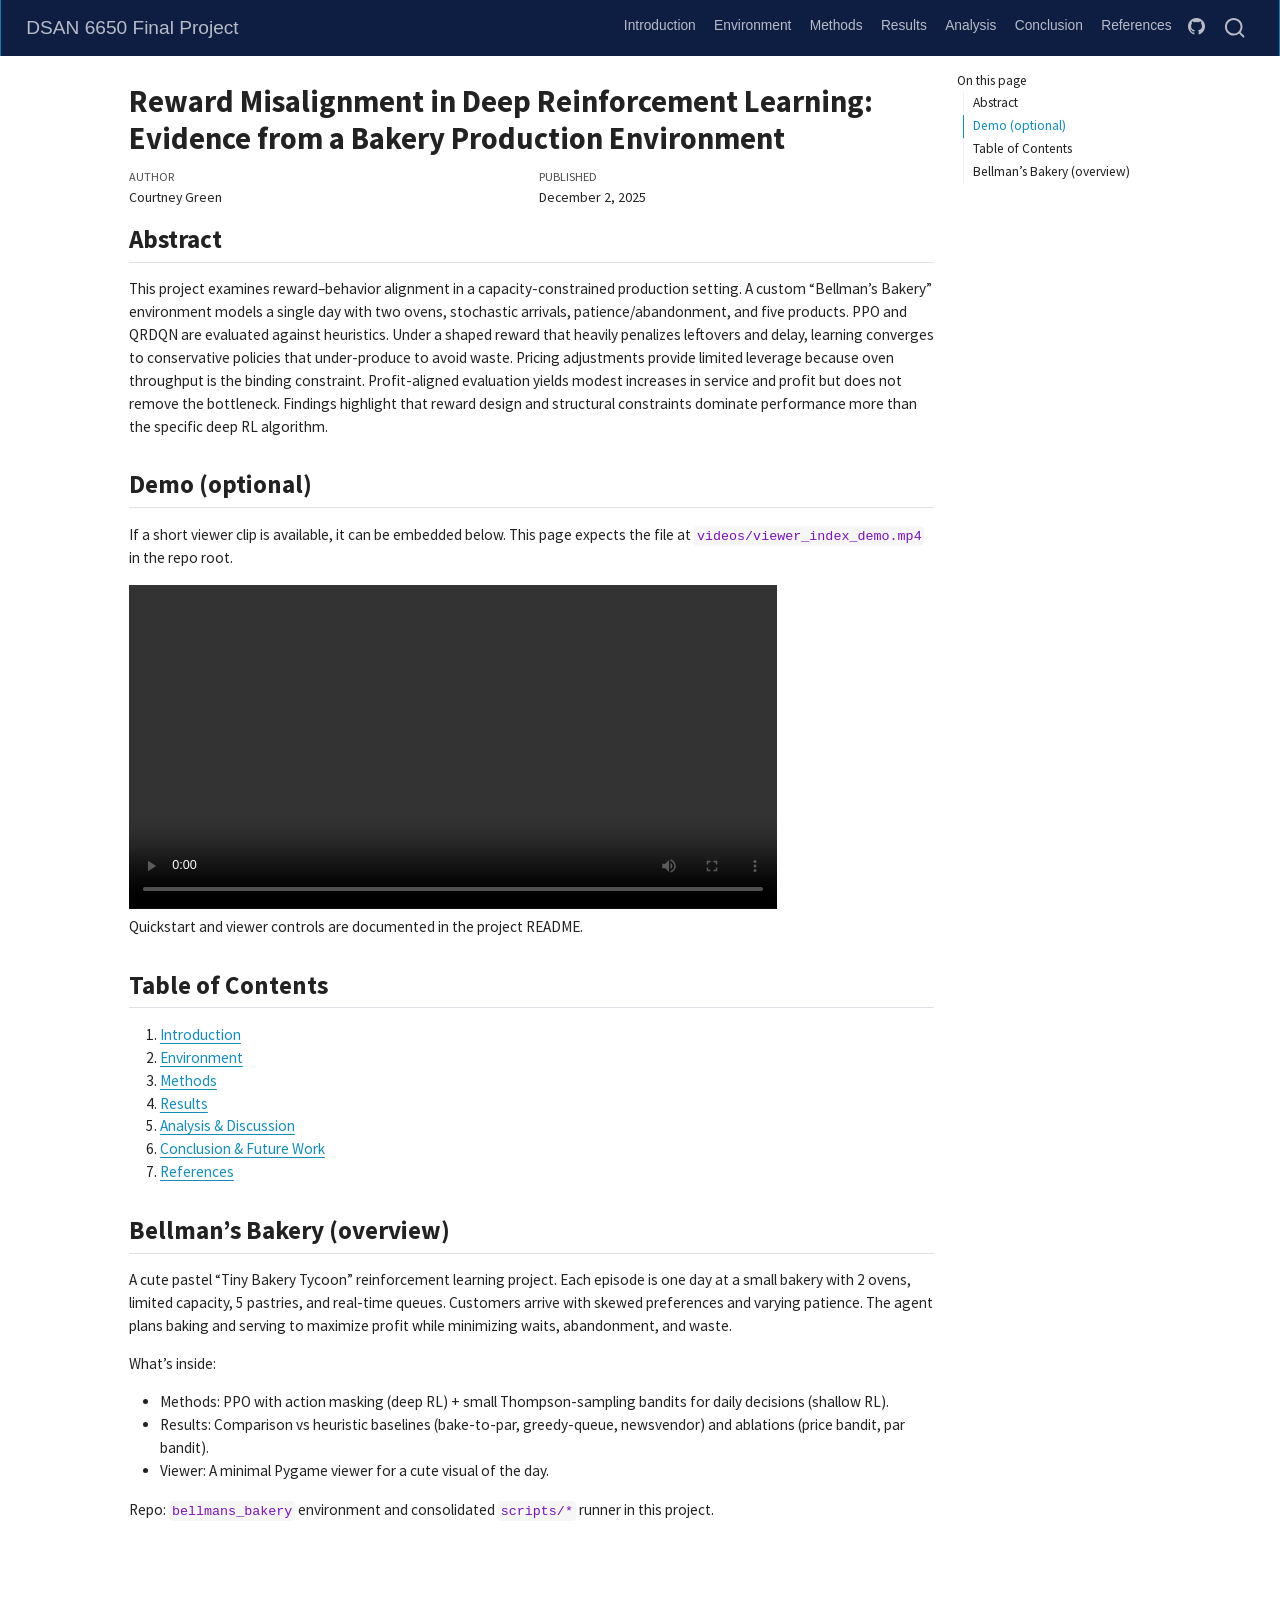
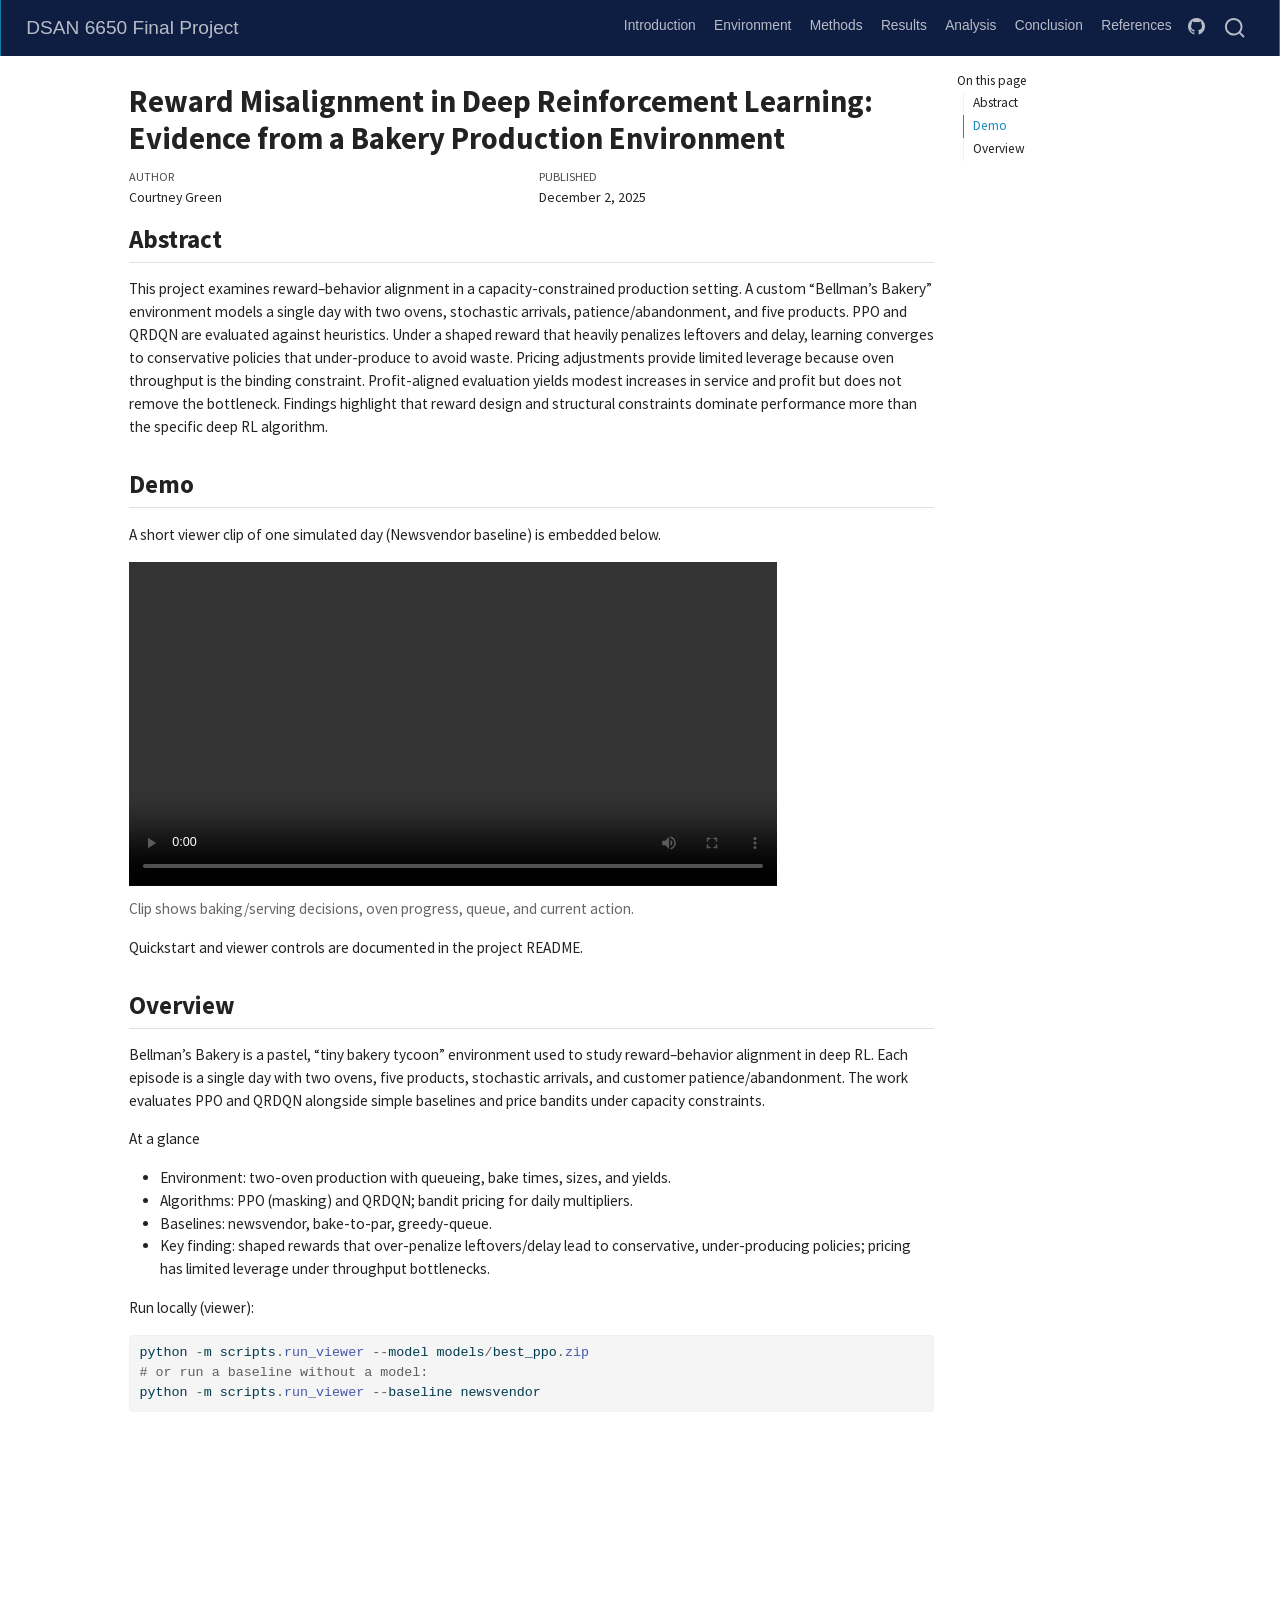
